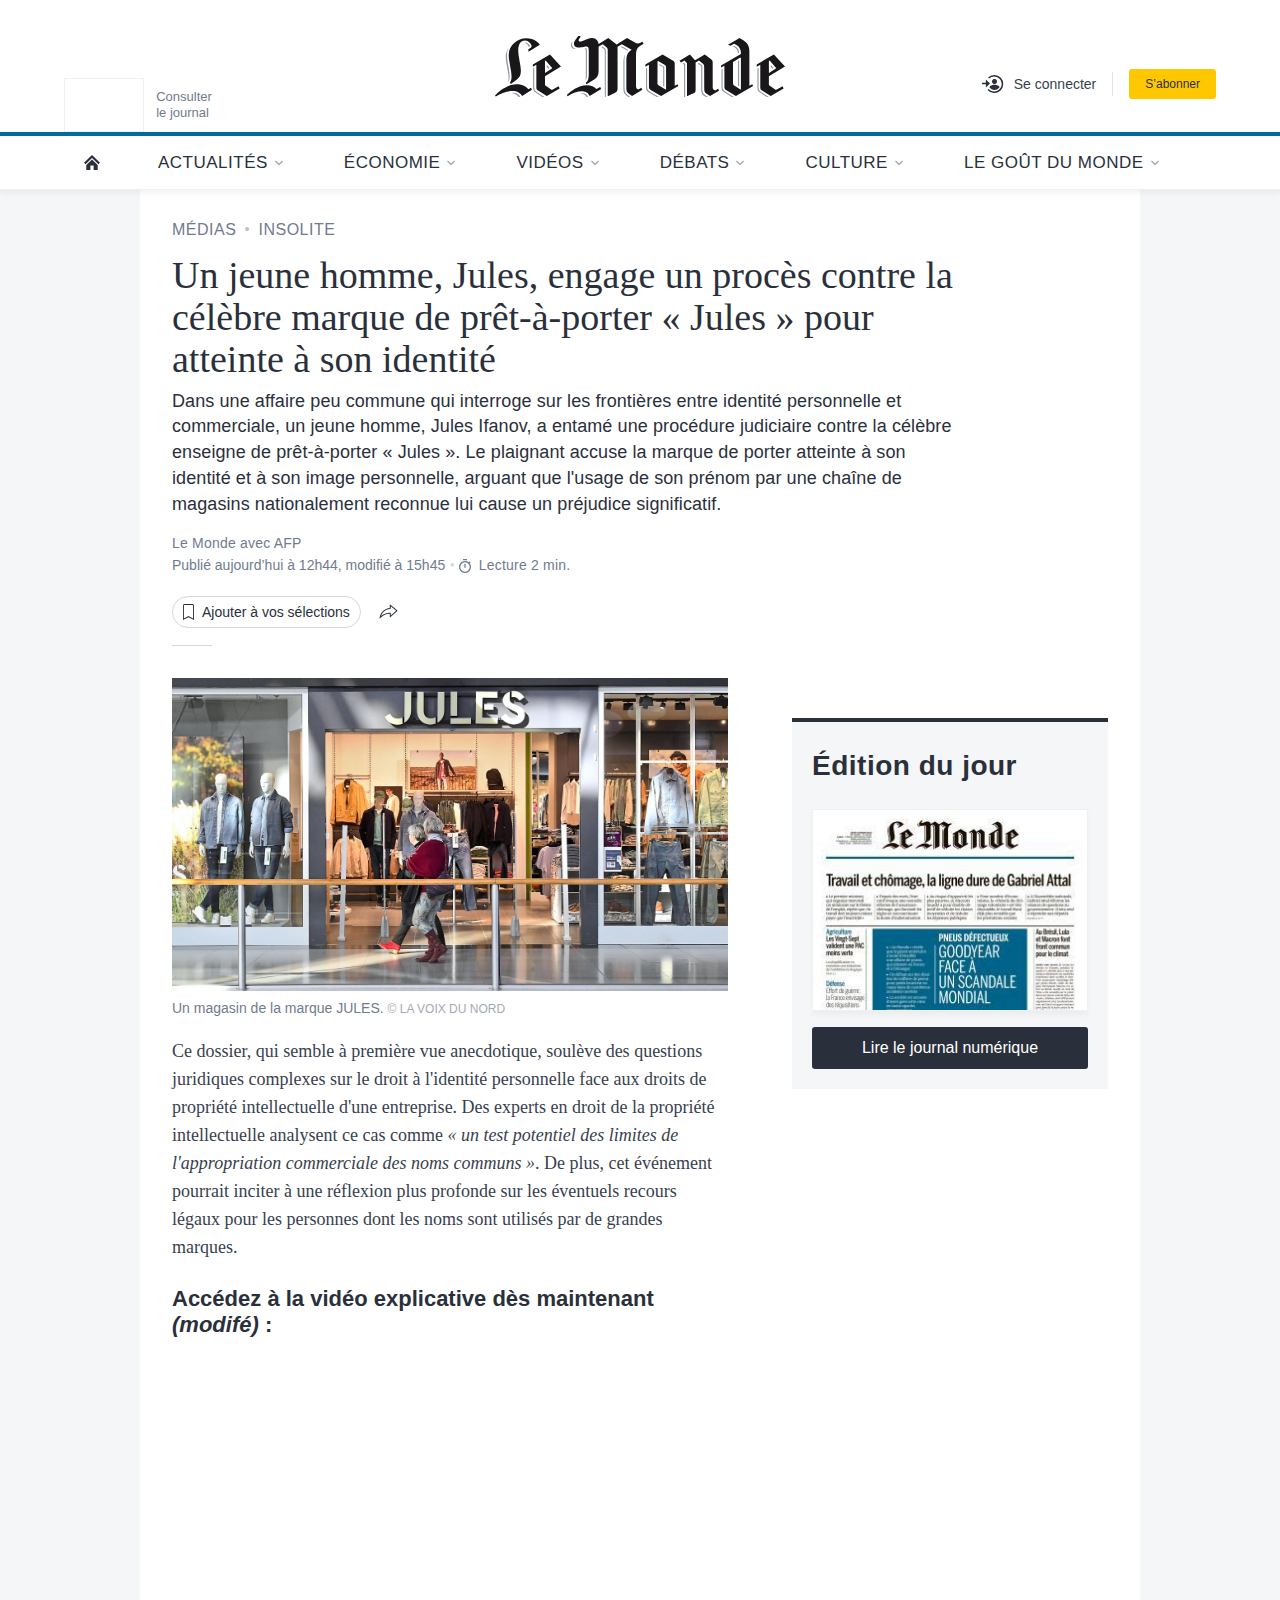
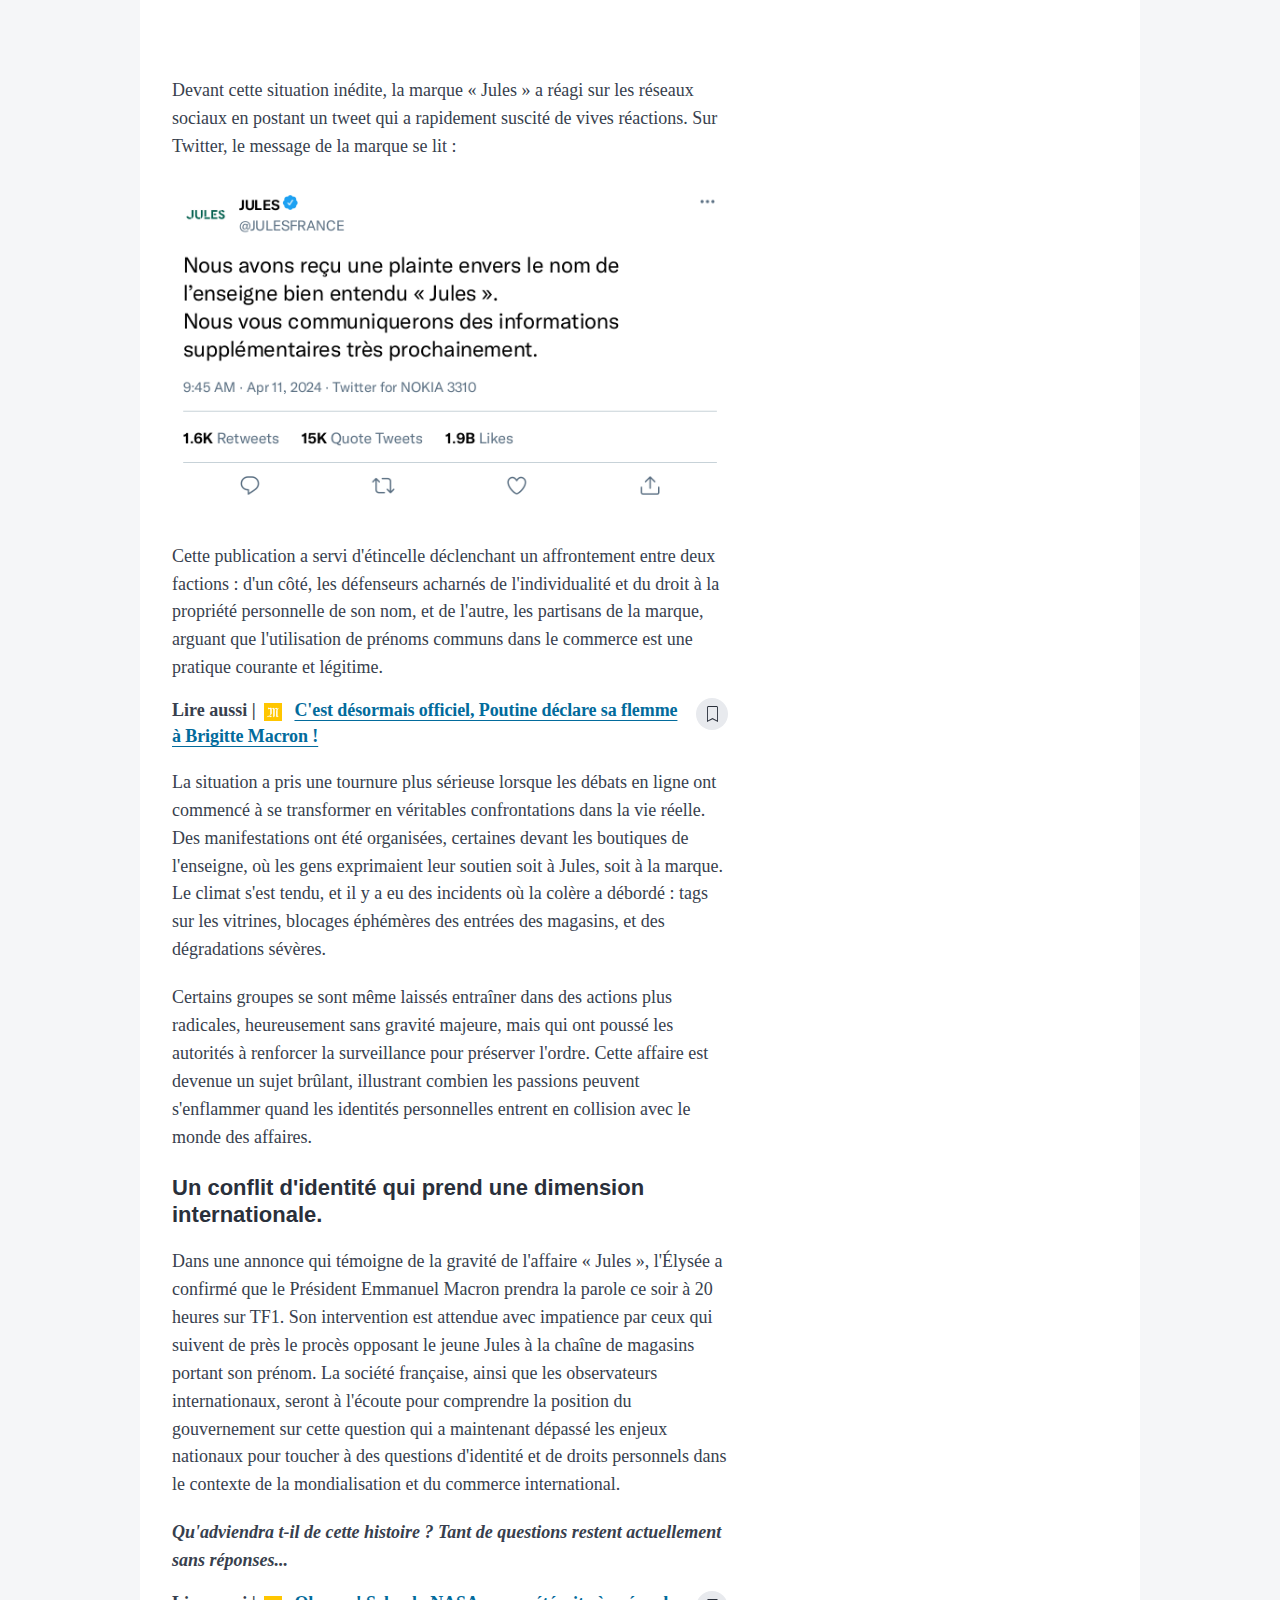
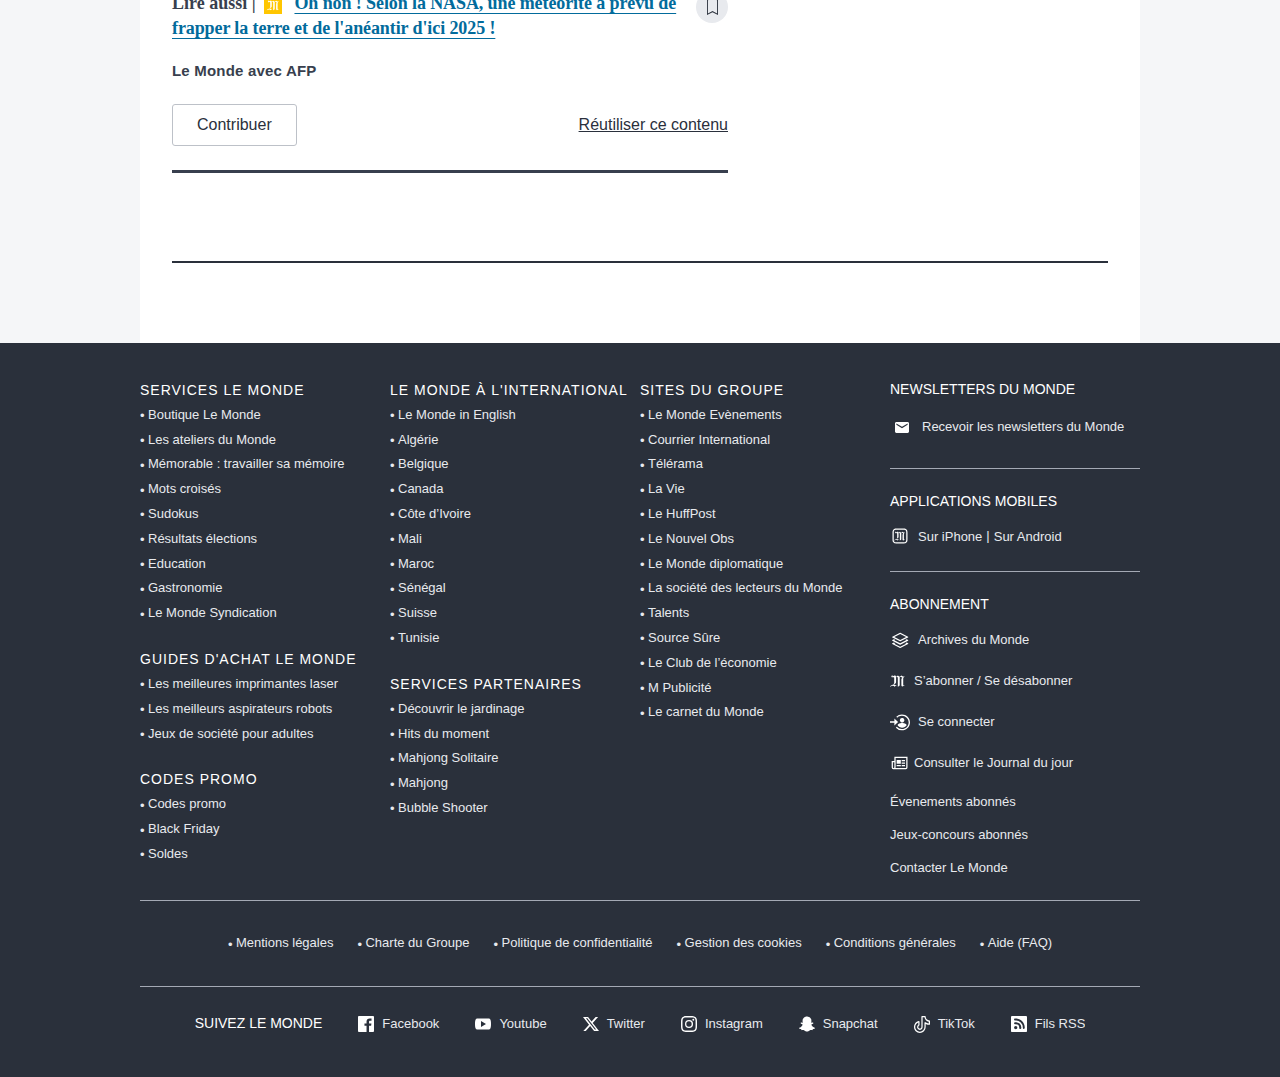
==== fake-news.html @ a4a07a37 "Add disclaimer" ====
<!DOCTYPE html>
<!-- saved from url=(0185)https://www.lemonde.fr/actualite-medias/article/2024/03/27/meme-sans-rn-en-plateau-le-pluralisme-est-parfaitement-respecte-se-defend-quotidien-a-l-assemblee-nationale_6224455_3236.html# -->
<html lang="fr" prefix="og: http://ogp.me/ns#" class="fonts-loaded" data-lt-installed="true">
   <head>
      <meta name="robots" content="noindex, nofollow, noimageindex">
      <meta name="googlebot" content="noindex, nofollow">
      <meta http-equiv="Content-Type" content="text/html; charset=UTF-8">
      <meta http-equiv="X-UA-Compatible" content="IE=edge">
      <meta name="viewport" content="width=device-width, initial-scale=1, shrink-to-fit=no">
      <meta name="referrer" content="no-referrer-when-downgrade">
      <meta name="theme-color" content="#ffffff">
      <link rel="preconnect" href="https://img.lemde.fr/">
      <link rel="preload" as="image" fetchpriority="high" imagesrcset=" magasin_jules.jpg 556w, magasin_jules.jpg 600w, magasin_jules.jpg 664w, magasin_jules.jpg 700w, magasin_jules.jpg 800w" imagesizes="(min-width: 1024px) 556px, 100vw">
      <link rel="preload" href="https://www.lemonde.fr/bucket/assets/76984e4b595075b396f435b2d04f9b84ccefb25d/fonts/marr-sans/MarrSans-Medium-Web.woff2" as="font" type="font/woff2" crossorigin="">
      <link rel="preload" href="https://www.lemonde.fr/bucket/assets/76984e4b595075b396f435b2d04f9b84ccefb25d/fonts/marr-sans-cond/MarrSansCondensed-Medium-Web.woff2" as="font" type="font/woff2" crossorigin="">
      <link rel="preload" href="https://www.lemonde.fr/bucket/assets/76984e4b595075b396f435b2d04f9b84ccefb25d/fonts/variables/the-antiqua-b/TheAntiquaB-LeMonde.woff2" as="font" type="font/woff2" crossorigin="">
      <link rel="preload" href="https://www.lemonde.fr/bucket/assets/76984e4b595075b396f435b2d04f9b84ccefb25d/fonts/marr-sans/MarrSans-Regular-Web.woff2" as="font" type="font/woff2" crossorigin="">
      <link rel="manifest" href="https://www.lemonde.fr/manifest.json">
      <script async="" src="./LeMonde_files/saved_resource"></script><script>var lmd = {"consent":{"version":1},"context":{"aec":false,"urlPrefix":"","pageType":"Element","element":{"nature_editoriale":{"id":21,"nom":"Les faits","name":"factuel"},"type":"Article","restreint":false,"is_a_teaser":false,"layout_id":1,"clonage":false},"article":{"id":3366233,"legacyId":6224455,"globalId":"bGVtb25kZTpBcnRpY2xlOjMzNjYyMzM","firstPublished":{"date":"2024-03-27 11:44:58.000000","timezone_type":1,"timezone":"+00:00"},"format":"standard","nbChar":3312,"slug":"meme-sans-rn-en-plateau-le-pluralisme-est-parfaitement-respecte-se-defend-quotidien-a-l-assemblee-nationale","title":"Les responsables de \u00ab\u00a0Quotidien\u00a0\u00bb assurent que le pluralisme est \u00ab\u00a0parfaitement respect\u00e9\u00a0\u00bb, m\u00eame sans inviter des membres du RN","feedbacksURL":"https:\/\/www.lemonde.fr\/actualite-medias\/article\/2024\/03\/27\/meme-sans-rn-en-plateau-le-pluralisme-est-parfaitement-respecte-se-defend-quotidien-a-l-assemblee-nationale_6224455_3236.html?contributions","tagId":33,"narrowTagId":24,"tagType":"section","parsedMetadata":{"huit":{"seo":{"title":null,"description":null},"source":"Le Monde","agencies":{"afp":true},"freeAuthors":[],"subscribers":{"restricted":false},"allowComments":true,"testimonyClosed":false,"blockPublication":false,"forceShowInThread":false}},"authorlist":"Par&nbsp;","showSelfPromotion":false,"selfPromotionKeyword":null,"selfPromotionNewsletterName":null,"baseUrl":"https:\/\/www.lemonde.fr\/actualite-medias\/article\/2024\/03\/27\/meme-sans-rn-en-plateau-le-pluralisme-est-parfaitement-respecte-se-defend-quotidien-a-l-assemblee-nationale_6224455_3236.html"},"section":{"id":33,"legacyId":3236,"url":"actualite-medias","title":"M\u00e9dias","shortTitle":null,"description":"","followed":false,"header":true,"parent":null,"webVisible":true,"navVisible":true,"metadata":{"stats":{"countLvl2":"63"}},"isBlog":false,"nbArticle":null,"completed":false,"hasSubNav":false,"imgSubNavPath":null,"media":null,"lastArticlePublished":{"date":"2024-03-27 11:45:00.000000","timezone_type":1,"timezone":"+00:00"}},"sections":[],"digiteka":{"ULTIMEDIA_autoplay":true,"ULTIMEDIA_async":true,"ULTIMEDIA_overlay_title":"#NONE#","ULTIMEDIA_mdtk":"01637594","ULTIMEDIA_target":"ultimedia_wrapper","ULTIMEDIA_zone":11,"ULTIMEDIA_date":"20240327"}},"user":false,"lang":"fr","projectLangFR":true,"hosts":{"lemonde":"www.lemonde.fr","sf_secure":"secure.lemonde.fr","forecast":"forecast.lemonde.fr"},"env":"prd","analytics":{"oneNext":{"id":"244044216595"},"fba":{"id":"122349388153507","idCommunication":"607705069438811"},"amplitude":{"id":"7dec6d6e90d5288af6e9a882f8def199","arvatoSelectionCode":"false","isBlog":false},"chartbeat":{"domain":"lemonde.fr"},"smart_tag":{"url":"https:\/\/www.lemonde.fr\/bucket\/assets\/76984e4b595075b396f435b2d04f9b84ccefb25d\/js\/76984e4b595075b396f435b2d04f9b84ccefb25d.__site_id__.js","pixelPath":"\/76984e4b595075b396f435b2d04f9b84ccefb25d","customObject":[]},"piano":{"url":"https:\/\/www.lemonde.fr\/bucket\/assets\/76984e4b595075b396f435b2d04f9b84ccefb25d\/js\/76984e4b595075b396f435b2d04f9b84ccefb25d.pa.js","pixelPath":"76984e4b595075b396f435b2d04f9b84ccefb25d","properties":{"site_level2":"63","page_chapter1":"actualite-medias","page_chapter2":"","page_chapter3":"politique","page":"meme-sans-rn-en-plateau-le-pluralisme-est-parfaitement-respecte-se-defend-quotidien-a-l-assemblee-nationale","id_article_1":3366233,"type_de_page":"article","titre":"meme-sans-rn-en-plateau-le-pluralisme-est-parfaitement-respecte-se-defend-quotidien-a-l-assemblee-nationale","date_publication":"20240327","statut_article":"gratuit","population":"gratuit","producteur":"edito","nature_edito":"les faits","signes":3312,"refresh":"false","clonage":"false","tags":"politique|actualite-medias|front-national"}},"batch":{"parentBreadcrumb":"M\u00e9dias","childBreadcrumb":"Politique"}},"features":{"capping":true},"batch":{"smallIcon":"https:\/\/www.lemonde.fr\/bucket\/assets\/76984e4b595075b396f435b2d04f9b84ccefb25d\/img\/logos\/pwa-96-transparent.png","defaultIcon":"https:\/\/www.lemonde.fr\/bucket\/assets\/76984e4b595075b396f435b2d04f9b84ccefb25d\/img\/logos\/pwa-192.png"},"metas":{"canonicalUrl":"https:\/\/www.lemonde.fr\/actualite-medias\/article\/2024\/03\/27\/meme-sans-rn-en-plateau-le-pluralisme-est-parfaitement-respecte-se-defend-quotidien-a-l-assemblee-nationale_6224455_3236.html"},"requests":{"_url":"\/actualite-medias\/article\/2024\/03\/27\/meme-sans-rn-en-plateau-le-pluralisme-est-parfaitement-respecte-se-defend-quotidien-a-l-assemblee-nationale_6224455_3236.html"},"typePage":"article","urlfriendly":"meme-sans-rn-en-plateau-le-pluralisme-est-parfaitement-respecte-se-defend-quotidien-a-l-assemblee-nationale","cat1":"M\u00e9dias","isAbo":false,"recommendationsUrl":"\/ajax\/recommandations\/?section_id=24&fallback_id=33&display_type=iso&content_type=all","gift":{"giftedArticle":false,"show":false},"keywords":"actualite-medias","sections":["actualite-medias"],"section":"actualite-medias"};
         lmd.device = "desktop";
      </script>  <script type="text/javascript">!function(){"use strict";var e;(function(e){e.exports=function(){for(var e,t="__tcfapiLocator",a=[],r=window;r;){try{if(r.frames[t]){e=r;break}}catch(e){}if(r===window.top)break;r=r.parent}e||(function e(){var a=r.document,n=!!r.frames[t];if(!n)if(a.body){var s=a.createElement("iframe");s.style.cssText="display:none",s.name=t,a.body.appendChild(s)}else setTimeout(e,5);return!n}(),r.__tcfapi=function(){for(var e,t=arguments.length,r=new Array(t),n=0;n<t;n++)r[n]=arguments[n];if(!r.length)return a;if("setGdprApplies"===r[0])r.length>3&&2===parseInt(r[1],10)&&"boolean"==typeof r[3]&&(e=r[3],"function"==typeof r[2]&&r[2]("set",!0));else if("ping"===r[0]){var s={gdprApplies:e,cmpLoaded:!1,cmpStatus:"stub"};"function"==typeof r[2]&&r[2](s)}else a.push(r)},r.addEventListener("message",(function(e){var t="string"==typeof e.data,a={};try{a=t?JSON.parse(e.data):e.data}catch(e){}var r=a.__tcfapiCall;r&&window.__tcfapi(r.command,r.version,(function(a,n){var s={__tcfapiReturn:{returnValue:a,success:n,callId:r.callId}};t&&(s=JSON.stringify(s)),e&&e.source&&e.source.postMessage&&e.source.postMessage(s,"*")}),r.parameter)}),!1))}}(e={exports:{}},e.exports),e.exports)()}();</script> <script type="text/javascript">var GDPR_CONFIG = {"displayMode":"standard","usePiano":true,"usePianoAsyncCommands":true};</script>  <script type="text/javascript" src="./LeMonde_files/lemonde.min.js.téléchargé" async="1"></script>     <script>
         if(typeof Promise === 'undefined' || (sessionStorage.fontsFirst && sessionStorage.fontsLast && 'fonts' in document)) {
             document.documentElement.classList.add('fonts-loaded');
         }
      </script>   
      <style type="text/css">@font-face{font-display:swap;font-family:The Antiqua B;font-stretch:25% 150%;font-style:normal;font-weight:100 900;src:url(/bucket/assets/76984e4b595075b396f435b2d04f9b84ccefb25d/fonts/variables/the-antiqua-b/TheAntiquaB-LeMonde.woff2) format("woff2-variations"),url(/bucket/assets/76984e4b595075b396f435b2d04f9b84ccefb25d/fonts/variables/the-antiqua-b/TheAntiquaB-LeMonde.woff2) format("woff2")}@font-face{font-display:swap;font-family:The Antiqua B standard;font-style:normal;font-weight:800;src:url(/bucket/assets/76984e4b595075b396f435b2d04f9b84ccefb25d/fonts/the-antiqua-b/TheAntiquaB_LT_800.eot);src:local("TheAntiquaB_LT_800"),url(/bucket/assets/76984e4b595075b396f435b2d04f9b84ccefb25d/fonts/the-antiqua-b/TheAntiquaB_LT_800.eot?#iefix) format("embedded-opentype"),url(/bucket/assets/76984e4b595075b396f435b2d04f9b84ccefb25d/fonts/the-antiqua-b/TheAntiquaB_LT_800.woff2) format("woff2"),url(/bucket/assets/76984e4b595075b396f435b2d04f9b84ccefb25d/fonts/the-antiqua-b/TheAntiquaB_LT_800.woff) format("woff"),url(/bucket/assets/76984e4b595075b396f435b2d04f9b84ccefb25d/fonts/the-antiqua-b/TheAntiquaB_LT_800.svg#TheAntiquaB_LT_800) format("svg")}@font-face{font-display:swap;font-family:Marr Sans Condensed;font-style:normal;font-weight:500;src:url(/bucket/assets/76984e4b595075b396f435b2d04f9b84ccefb25d/fonts/marr-sans-cond/MarrSansCondensed-Medium-Web.eot);src:url(/bucket/assets/76984e4b595075b396f435b2d04f9b84ccefb25d/fonts/marr-sans-cond/MarrSansCondensed-Medium-Web.eot?#iefix) format("embedded-opentype"),url(/bucket/assets/76984e4b595075b396f435b2d04f9b84ccefb25d/fonts/marr-sans-cond/MarrSansCondensed-Medium-Web.woff2) format("woff2"),url(/bucket/assets/76984e4b595075b396f435b2d04f9b84ccefb25d/fonts/marr-sans-cond/MarrSansCondensed-Medium-Web.woff) format("woff")}@font-face{font-display:swap;font-family:Marr Sans;font-style:normal;font-weight:400;src:url(/bucket/assets/76984e4b595075b396f435b2d04f9b84ccefb25d/fonts/marr-sans/MarrSans-Regular-Web.eot);src:url(/bucket/assets/76984e4b595075b396f435b2d04f9b84ccefb25d/fonts/marr-sans/MarrSans-Regular-Web.eot?#iefix) format("embedded-opentype"),url(/bucket/assets/76984e4b595075b396f435b2d04f9b84ccefb25d/fonts/marr-sans/MarrSans-Regular-Web.woff2) format("woff2"),url(/bucket/assets/76984e4b595075b396f435b2d04f9b84ccefb25d/fonts/marr-sans/MarrSans-Regular-Web.woff) format("woff")}@font-face{font-display:swap;font-family:Marr Sans;font-style:normal;font-weight:500;src:url(/bucket/assets/76984e4b595075b396f435b2d04f9b84ccefb25d/fonts/marr-sans/MarrSans-Medium-Web.eot);src:url(/bucket/assets/76984e4b595075b396f435b2d04f9b84ccefb25d/fonts/marr-sans/MarrSans-Medium-Web.eot?#iefix) format("embedded-opentype"),url(/bucket/assets/76984e4b595075b396f435b2d04f9b84ccefb25d/fonts/marr-sans/MarrSans-Medium-Web.woff2) format("woff2"),url(/bucket/assets/76984e4b595075b396f435b2d04f9b84ccefb25d/fonts/marr-sans/MarrSans-Medium-Web.woff) format("woff")}.weight--hairline{font-weight:100}.weight--thin{font-weight:200}.weight--light{font-weight:300}.weight--normal{font-weight:400}.weight--medium{font-weight:500}.weight--semibold{font-weight:600}.weight--bold{font-weight:700}.weight--extrabold{font-weight:800}.weight--black{font-weight:900}[data-af-custom-fonts=af-creatives-text]{font-family:Marr Sans,sans-serif!important}</style>
      <script>(()=>{var e={5082:e=>{!function(){function t(e,t){document.addEventListener?e.addEventListener("scroll",t,!1):e.attachEvent("scroll",t)}function n(e){this.g=document.createElement("div"),this.g.setAttribute("aria-hidden","true"),this.g.appendChild(document.createTextNode(e)),this.h=document.createElement("span"),this.i=document.createElement("span"),this.m=document.createElement("span"),this.j=document.createElement("span"),this.l=-1,this.h.style.cssText="max-width:none;display:inline-block;position:absolute;height:100%;width:100%;overflow:scroll;font-size:16px;",this.i.style.cssText="max-width:none;display:inline-block;position:absolute;height:100%;width:100%;overflow:scroll;font-size:16px;",this.j.style.cssText="max-width:none;display:inline-block;position:absolute;height:100%;width:100%;overflow:scroll;font-size:16px;",this.m.style.cssText="display:inline-block;width:200%;height:200%;font-size:16px;max-width:none;",this.h.appendChild(this.m),this.i.appendChild(this.j),this.g.appendChild(this.h),this.g.appendChild(this.i)}function i(e,t){e.g.style.cssText="max-width:none;min-width:20px;min-height:20px;display:inline-block;overflow:hidden;position:absolute;width:auto;margin:0;padding:0;top:-999px;white-space:nowrap;font-synthesis:none;font:"+t+";"}function o(e){var t=e.g.offsetWidth,n=t+100;return e.j.style.width=n+"px",e.i.scrollLeft=n,e.h.scrollLeft=e.h.scrollWidth+100,e.l!==t&&(e.l=t,!0)}function s(e,n){function i(){var e=s;o(e)&&null!==e.g.parentNode&&n(e.l)}var s=e;t(e.h,i),t(e.i,i),o(e)}function a(e,t,n){t=t||{},n=n||window,this.family=e,this.style=t.style||"normal",this.weight=t.weight||"normal",this.stretch=t.stretch||"normal",this.context=n}var d=null,r=null,l=null,c=null;function h(e){return null===c&&(c=!!e.document.fonts),c}function u(e,t){var n=e.style,i=e.weight;if(null===l){var o=document.createElement("div");try{o.style.font="condensed 100px sans-serif"}catch(e){}l=""!==o.style.font}return[n,i,l?e.stretch:"","100px",t].join(" ")}a.prototype.load=function(e,t){var o=this,a=e||"BESbswy",l=0,c=t||3e3,f=(new Date).getTime();return new Promise((function(e,t){if(h(o.context)&&!function(e){return null===r&&(h(e)&&/Apple/.test(window.navigator.vendor)?(e=/AppleWebKit\/([0-9]+)(?:\.([0-9]+))(?:\.([0-9]+))/.exec(window.navigator.userAgent),r=!!e&&603>parseInt(e[1],10)):r=!1),r}(o.context)){var m=new Promise((function(e,t){!function n(){(new Date).getTime()-f>=c?t(Error(c+"ms timeout exceeded")):o.context.document.fonts.load(u(o,'"'+o.family+'"'),a).then((function(t){1<=t.length?e():setTimeout(n,25)}),t)}()})),p=new Promise((function(e,t){l=setTimeout((function(){t(Error(c+"ms timeout exceeded"))}),c)}));Promise.race([p,m]).then((function(){clearTimeout(l),e(o)}),t)}else!function(e){document.body?e():document.addEventListener?document.addEventListener("DOMContentLoaded",(function t(){document.removeEventListener("DOMContentLoaded",t),e()})):document.attachEvent("onreadystatechange",(function t(){"interactive"!=document.readyState&&"complete"!=document.readyState||(document.detachEvent("onreadystatechange",t),e())}))}((function(){function r(){var t;(t=-1!=w&&-1!=g||-1!=w&&-1!=v||-1!=g&&-1!=v)&&((t=w!=g&&w!=v&&g!=v)||(null===d&&(t=/AppleWebKit\/([0-9]+)(?:\.([0-9]+))/.exec(window.navigator.userAgent),d=!!t&&(536>parseInt(t[1],10)||536===parseInt(t[1],10)&&11>=parseInt(t[2],10))),t=d&&(w==x&&g==x&&v==x||w==y&&g==y&&v==y||w==E&&g==E&&v==E)),t=!t),t&&(null!==T.parentNode&&T.parentNode.removeChild(T),clearTimeout(l),e(o))}var h=new n(a),m=new n(a),p=new n(a),w=-1,g=-1,v=-1,x=-1,y=-1,E=-1,T=document.createElement("div");T.dir="ltr",i(h,u(o,"sans-serif")),i(m,u(o,"serif")),i(p,u(o,"monospace")),T.appendChild(h.g),T.appendChild(m.g),T.appendChild(p.g),o.context.document.body.appendChild(T),x=h.g.offsetWidth,y=m.g.offsetWidth,E=p.g.offsetWidth,function e(){if((new Date).getTime()-f>=c)null!==T.parentNode&&T.parentNode.removeChild(T),t(Error(c+"ms timeout exceeded"));else{var n=o.context.document.hidden;!0!==n&&void 0!==n||(w=h.g.offsetWidth,g=m.g.offsetWidth,v=p.g.offsetWidth,r()),l=setTimeout(e,50)}}(),s(h,(function(e){w=e,r()})),i(h,u(o,'"'+o.family+'",sans-serif')),s(m,(function(e){g=e,r()})),i(m,u(o,'"'+o.family+'",serif')),s(p,(function(e){v=e,r()})),i(p,u(o,'"'+o.family+'",monospace'))}))}))},e.exports=a}()}},t={};function n(i){var o=t[i];if(void 0!==o)return o.exports;var s=t[i]={exports:{}};return e[i](s,s.exports,n),s.exports}n.n=e=>{var t=e&&e.__esModule?()=>e.default:()=>e;return n.d(t,{a:t}),t},n.d=(e,t)=>{for(var i in t)n.o(t,i)&&!n.o(e,i)&&Object.defineProperty(e,i,{enumerable:!0,get:t[i]})},n.o=(e,t)=>Object.prototype.hasOwnProperty.call(e,t),(()=>{"use strict";var e=n(5082),t=n.n(e);const i=new(t())("The Antiqua B",{weight:500}),o=new(t())("The Antiqua B",{style:"italic",weight:500}),s=new(t())("The Antiqua B",{weight:700}),a=new(t())("The Antiqua B",{style:"italic",weight:700}),d=new(t())("The Antiqua B",{weight:800}),r=new(t())("Marr Sans",{weight:400}),l=new(t())("Marr Sans",{weight:500}),c=new(t())("Marr Sans",{weight:600}),h=new(t())("Marr Sans Condensed",{weight:500}),u=new(t())("Marr Sans Condensed",{weight:600}),f=new(t())("Marr Sans Condensed",{weight:700});"undefined"==typeof Promise||sessionStorage.fontsFirst&&sessionStorage.fontsLast||Promise.all([d.load(),h.load(),l.load(),r.load()]).then((()=>{sessionStorage.fontsFirst=!0,document.documentElement.classList.add("fonts-loaded"),Promise.all([c.load(),u.load(),f.load(),r.load(),l.load(),i.load(),o.load(),s.load(),a.load()]).then((()=>{sessionStorage.fontsLast=!0}))}))})()})();</script>    
      <style type="text/css" data-critical-name="article-free-desktop" data-critical-type="content">html{-webkit-font-smoothing:antialiased;box-sizing:border-box;color:#383f4e;font-size:62.5%;font-family:Helvetica Neue,Helvetica,Arial,Roboto,sans-serif}body{font-size:16px;overflow-x:hidden}*,:after,:before{box-sizing:inherit}body,h1,h3,p,ul{font-weight:inherit;margin:0;padding:0}img{height:auto;max-width:100%;overflow:hidden;text-indent:100%;white-space:nowrap}img:not([src]){visibility:hidden}a{color:inherit;font-family:inherit;-webkit-text-decoration:none;text-decoration:none}@media (min-width:320px){[class*=" grid-"]{display:grid;grid-auto-flow:dense}}[class*=grid-template-row-3]{grid-template-rows:repeat(3,auto)}[class*=grid-template-row-5]{grid-template-rows:repeat(5,auto)}[class*=row-3]{grid-row:auto/span 3}[class*=row-5]{grid-row:auto/span 5}@supports not (display:grid){.article--single .old__area--section{clear:both}@media (min-width:1024px){.area .article--top:nth-child(4),.area .article--top:nth-child(7){padding-top:2.4rem}.area .article--top:first-child,.area .article--top:nth-child(2),.area .article--top:nth-child(3){padding-top:0}.area .article--top:nth-child(3),.area .article--top:nth-child(6),.area .article--top:nth-child(9){border-bottom:.1rem solid #d5d8dc}.article--single .old__aside{display:block;float:right;width:31.6rem}.article--single .old__area--section .old__bd-bloc{float:left}}}.zone{background-color:#fff;margin:0 auto}.main{background-color:#fff;overflow-x:clip}.main .zone{margin:0 1.6rem}@media (min-width:576px){.main .zone{margin:0 3.2rem}}@media (min-width:768px){[class*=grid-][class*=-l-2]{grid-template-columns:repeat(2,1fr)}.main .zone{margin:0 auto;max-width:66.4rem}}.zone--article{padding-bottom:4rem;padding-top:3.2rem}.zone--article-premium .aside__article .friend:first-child{margin-top:0}@media (min-width:1024px){body{background-color:#f5f6f8}.zone{max-width:115.2rem}.main{background-color:#f5f6f8}.main--free .zone{margin:0 auto;max-width:100rem;padding-bottom:4rem;padding-left:1.6rem;padding-right:1.6rem}.zone--article{grid-column-gap:6.4rem;display:grid;grid-template-columns:1fr 31.6rem;grid-template-rows:auto auto auto}.zone--article-premium{grid-template-rows:auto 2.2rem auto auto}.zone--article-premium .article__content,.zone--article-premium .article__special-container{grid-row:3}.zone--article-premium .article__content-special{grid-row:4}.zone--article-premium .aside__iso{grid-row:2/4}.zone--article-premium.zone--article-special{grid-template-rows:auto 2.2rem auto auto auto}.zone--article-premium.zone--article-special .article__footer-single{grid-row:5}.zone--article-premium.zone--article-special .services{grid-row:6}.zone--article-premium.zone--article-special .aside__article,.zone--article-premium.zone--article-special .aside__iso{grid-row:4/6}.main--abo .article__title--opinion{margin-right:10rem;max-width:66.4rem}}.main--abo .aside__article{grid-template-rows:auto auto}@media (min-width:1200px){.zone{margin:0 auto}.main--abo .article--single .article__header .meta__publisher--opinion,.main--abo .article__desc--opinion,.main--abo .article__status--opinion,.main--abo .article__title--wirecutter{margin-right:10rem;max-width:66.4rem}}.main--abo .article__content{max-width:66.4rem}.main--free .article__restricted{display:flex;height:100rem}@font-face{font-display:swap;font-family:Barlow;font-style:normal;font-weight:400;src:url(/bucket/assets/76984e4b595075b396f435b2d04f9b84ccefb25d/fonts/barlow/barlow-v3-latin-regular.eot);src:local("Barlow Regular"),local("Barlow-Regular"),url(/bucket/assets/76984e4b595075b396f435b2d04f9b84ccefb25d/fonts/barlow/barlow-v3-latin-regular.eot?#iefix) format("embedded-opentype"),url(/bucket/assets/76984e4b595075b396f435b2d04f9b84ccefb25d/fonts/barlow/barlow-v3-latin-regular.woff2) format("woff2"),url(/bucket/assets/76984e4b595075b396f435b2d04f9b84ccefb25d/fonts/barlow/barlow-v3-latin-regular.woff) format("woff"),url(/bucket/assets/76984e4b595075b396f435b2d04f9b84ccefb25d/fonts/barlow/barlow-v3-latin-regular.ttf) format("truetype"),url(/bucket/assets/76984e4b595075b396f435b2d04f9b84ccefb25d/fonts/barlow/barlow-v3-latin-regular.svg#Barlow) format("svg")}@font-face{font-display:swap;font-family:Barlow;font-style:normal;font-weight:700;src:url(/bucket/assets/76984e4b595075b396f435b2d04f9b84ccefb25d/fonts/barlow/barlow-v3-latin-700.eot);src:local("Barlow Bold"),local("Barlow-Bold"),url(/bucket/assets/76984e4b595075b396f435b2d04f9b84ccefb25d/fonts/barlow/barlow-v3-latin-700.eot?#iefix) format("embedded-opentype"),url(/bucket/assets/76984e4b595075b396f435b2d04f9b84ccefb25d/fonts/barlow/barlow-v3-latin-700.woff2) format("woff2"),url(/bucket/assets/76984e4b595075b396f435b2d04f9b84ccefb25d/fonts/barlow/barlow-v3-latin-700.woff) format("woff"),url(/bucket/assets/76984e4b595075b396f435b2d04f9b84ccefb25d/fonts/barlow/barlow-v3-latin-700.ttf) format("truetype"),url(/bucket/assets/76984e4b595075b396f435b2d04f9b84ccefb25d/fonts/barlow/barlow-v3-latin-700.svg#Barlow) format("svg")}.btn,.btn--premium{border-radius:.3rem;display:inline-block;font-size:inherit;font-weight:inherit;line-height:normal;padding:.8rem 1.6rem;-webkit-text-decoration:none!important;text-decoration:none!important}.meta__icon-container,.meta__link{align-items:center;background-color:transparent;border:.1rem solid #d5d8dc;border-radius:25rem;display:flex;height:3.2rem;justify-content:center;width:3.2rem}.icon__arrow,.icon__email,.icon__facebook,.icon__favorites,.icon__home,.icon__information,.icon__link,.icon__linkedin,.icon__messenger,.icon__nav-connexion,.icon__nav-en-continu,.icon__premium,.icon__reading-time,.icon__search,.icon__twitter,.lmd-dropdown-gift-article__close,.lmd-dropdown__close{background-position:50%;background-repeat:no-repeat;background-size:contain;display:inline-block;flex-shrink:0;height:2rem;width:2rem}.icon__reading-time{background-image:url("data:image/svg+xml;charset=utf-8,%3Csvg xmlns='http://www.w3.org/2000/svg' width='12' height='24' fill='%23717b8e'%3E%3Cpath fill-rule='evenodd' d='M6 17.688c.853 0 1.637-.213 2.352-.64a4.657 4.657 0 0 0 1.68-1.696A4.592 4.592 0 0 0 10.656 13c0-.853-.208-1.637-.624-2.352a4.696 4.696 0 0 0-1.68-1.68A4.592 4.592 0 0 0 6 8.344c-.853 0-1.637.208-2.352.624a4.696 4.696 0 0 0-1.68 1.68A4.592 4.592 0 0 0 1.344 13c0 .853.208 1.637.624 2.352s.976 1.28 1.68 1.696c.715.427 1.499.64 2.352.64zm4.688-8.4a6.03 6.03 0 0 1 .96 1.712c.235.64.352 1.307.352 2a5.875 5.875 0 0 1-.816 3.024 5.99 5.99 0 0 1-2.16 2.16A5.875 5.875 0 0 1 6 19a5.875 5.875 0 0 1-3.024-.816 5.99 5.99 0 0 1-2.16-2.16A5.875 5.875 0 0 1 0 13c0-1.088.272-2.096.816-3.024a5.99 5.99 0 0 1 2.16-2.16A5.875 5.875 0 0 1 6 7a5.76 5.76 0 0 1 2.016.368c.619.235 1.195.56 1.728.976l.944-.976c.299.245.613.56.944.944zm-5.344 4.4v-4h1.312v4zM8 5v1.344H4V5z'/%3E%3C/svg%3E");height:2.4rem;margin-right:.8rem;width:1.2rem}.icon__home{background-image:url("data:image/svg+xml;charset=utf-8,%3Csvg xmlns='http://www.w3.org/2000/svg' width='24' height='24' fill='%232a303b'%3E%3Cpath fill-rule='evenodd' d='m12 4 8 7.77-1.505 1.46L12 6.926 5.505 13.23 4 11.769 12 4zM6.287 19v-4.983L12 8.615l5.713 5.402V19H13.63v-4.529h-3.262V19H6.286z'/%3E%3C/svg%3E");height:2.4rem;width:2.4rem}.icon__search{background-image:url("data:image/svg+xml;charset=utf-8,%3Csvg xmlns='http://www.w3.org/2000/svg' width='16' height='15' fill='%23000b15'%3E%3Cpath fill-rule='evenodd' d='m15.471 13.408-2.817-2.824c-.025-.025-.058-.035-.086-.057a6.532 6.532 0 0 0 1.334-3.957A6.572 6.572 0 0 0 7.33 0a6.571 6.571 0 1 0 0 13.141c1.49 0 2.86-.502 3.963-1.338.023.028.033.062.06.088l2.818 2.823c.372.373.964.382 1.323.021.36-.36.35-.955-.022-1.327zm-8.156-2.166a4.687 4.687 0 1 1 4.687-4.686 4.686 4.686 0 0 1-4.687 4.686z'/%3E%3C/svg%3E")}.icon__premium{background-image:url("data:image/svg+xml;charset=utf-8,%3Csvg xmlns='http://www.w3.org/2000/svg' width='26' height='18'%3E%3Cg fill='none' fill-rule='evenodd'%3E%3Cpath fill='%23ffc600' d='M0 0h18v18H0z'/%3E%3Cpath fill='%23fff' d='M14.276 5.96c-.5.309-.667.727-.667 1.372v5.154c0 .324.039.471.205.566l.167.095.46-.284.155.324-1.602 1.01-.55-.391c-.244-.175-.347-.39-.347-.808V8.395c0-.86.257-1.319.616-1.6l.205-.162-1.512-.93-.678.431v6.702c0 .566-.077.647-.552.902 0 0-.37.189-.882.471h-.103V6.781c0-.363-.039-.445-.23-.606l-.538-.457-.654.39v3.849c0 .673-.102 1.157-.614 1.493l-1.28.848-.13-.228c.398-.324.488-.782.488-1.32V6.82c0-.578-.077-.807-.654-.699-.217.04-.55.094-.755.121-.846.121-1.205-.511-.628-1.305 0 0 .141-.202.5-.687l.282.202-.205.31c-.27.404-.052.62.384.457a30.4 30.4 0 0 0 .883-.363c1.217-.498 1.665.323 1.73.808l1.511-.956 1.305 1.05 1.614-1.05 1.243.74c.422.256.627.148.922-.014l.243-.134.192.337zm-7.902 8.25c-.128-.378-.5-.768-1.166-.795-.628-.013-1.524.243-2.267.835l-.141-.189c.538-.62 1.793-1.614 3.112-1.628.692 0 1.179.242 1.525.633l.576-.337.167.35z'/%3E%3C/g%3E%3C/svg%3E");height:1.8rem;vertical-align:sub;width:2.6rem}.icon__nav-en-continu{background-image:url("data:image/svg+xml;charset=utf-8,%3Csvg xmlns='http://www.w3.org/2000/svg' width='24' height='24'%3E%3Cpath fill='%232a303b' fill-rule='evenodd' d='M6.233 5.312A9 9 0 1 1 5.5 17.948l1.063-1.064A7.5 7.5 0 1 0 7.23 6.433l.36.412 2.456 2.5H4V3zm6.377 3.053v3.76l3.077 1.88-.62 1.067-3.802-2.285V8.365z'/%3E%3C/svg%3E");height:2.4rem;width:2.4rem}.logo__lemonde{background-position:50%;background-repeat:no-repeat;background-size:100%;display:inline-block;background-image:url("data:image/svg+xml;charset=utf-8,%3Csvg xmlns='http://www.w3.org/2000/svg' xml:space='preserve' fill='%231A171B' viewBox='0 0 379.23 81.7'%3E%3Cstyle%3E.st0{fill:%238f98a9}.st1{fill:%231a171b}%3C/style%3E%3Cpath d='M17.71 57.22c-.11 1.39-.21 2.79-.32 3.76l.21-.22c.86-1.18 1.4-3 1.5-5.69.21-4.4-.75-9.77-1.71-14.93-.97-5.26-1.83-10.63-1.72-15.34.11-2.9.65-5.69 1.83-8.26-2.04 3.11-3.32 6.65-3.43 10.41-.33 9.12 4.07 21.04 3.64 30.27zm28.13-42.83v-.11h.11c-.32-1.5-2.9-4.94-5.79-4.94-.65 0-1.08.11-1.5.22 2.79 1.08 4.94 3.86 5.58 5.79l1.6-.96zM23.3 75.26c-.43.1-.86.1-1.29.1 4.4.76 8.15 3.22 9.55 6.34l1.71-1.07c-1.6-3.33-5.46-5.37-9.97-5.37z' class='st0'/%3E%3Cpath d='M21.58 55.18c-.21 3.12-.86 5.37-2.15 7.08l1.29 1.51 7.52-5.48c3.65-2.69 5.69-6.02 5.58-11.81-.11-7.19-3.44-18.25-3.44-26.73 0-7.3 2.79-12.78 9.13-12.78 4.29 0 7.73 4.4 8.26 6.87.22 1.18 0 1.72-1.07 2.47l-3 2.05v3.32l14.92-9.35c-1.93-3.01-7.09-8.58-17.29-8.58-12.23-.1-22.97 9.45-23.4 21.04-.33 9.25 4.08 21.16 3.65 30.39zM74.35 71.5l-7.95-5.48c-.96-.64-1.07-1.28-1.07-2.68v-9.66l20.93-12.77-14.38-15.89-22.44 13.09v3l4.62-2.57v29.74c0 1.71.64 2.79 1.72 3.54l11.92 7.73 16.86-9.77-1.4-3.01-8.81 4.73zm-9.02-37.9.86-.54 8.8 10.2-9.66 6.01V33.6z' class='st1'/%3E%3Cpath d='m67.69 38.54.12 2.79 1.92 2.37 1.62-.97zm-16.4 29.74V42.62l-1.08.65-.43.21v25.55c0 2.15 1.18 4.4 2.79 5.48l10.85 7.19 1.39-.86-10.73-7.09c-1.29-.85-2.79-2.46-2.79-5.47z' class='st0'/%3E%3Cpath d='M43.69 70.75c-2.47-3.01-6.44-6.55-15.89-6.55-9.98-.11-22.22 7.84-27.8 14.71l.97 1.29c7.62-5.05 15.46-7.3 22.33-7.3 5.58 0 10.2 2.68 12.13 6.65l12.88-8.37-1.29-2.58-3.33 2.15z' class='st1'/%3E%3Cpath d='M113.91 75.58c-.65 0-1.29 0-1.94.1 4.51.65 7.09 3.01 7.95 5.8l1.61-.97-.11-.32c-.32-1.07-1.93-4.5-7.51-4.61zm4.08-16.1c1.61-1.72 2.25-4.08 2.25-7.73V20.4c0-3.22-.96-3.54-2.79-3.22h-.22c1.29 1.18 1.51 1.6 1.51 5.36v31.24c0 2.04-.22 3.98-.75 5.7z' class='st0'/%3E%3Cpath d='M132.7 70.32c-2.9-3.11-6.98-5.05-12.78-5.05-11.05.11-21.58 8.05-26.09 12.99l1.18 1.5c6.22-4.72 13.73-6.77 19-6.66 5.58.21 8.7 3.32 9.77 6.33l15.14-9.02-1.39-2.79-4.83 2.7z' class='st1'/%3E%3Cpath d='M106.29 18.04c-2.05-.54-3.76-1.72-4.73-3.44-1.08-1.93-1.18-4.29-.32-6.76-4.07 5.69-1.29 10.74 5.05 10.2z' class='st0'/%3E%3Cpath d='m187.54 70.97-1.4-.75c-1.39-.76-1.72-1.93-1.72-4.51V24.59c0-5.15 1.39-8.48 5.59-10.95l4.39-2.57-1.61-2.69-2.04 1.07c-2.47 1.29-4.19 2.15-7.73.11l-10.42-5.9-13.52 8.37-10.94-8.37-12.67 7.62c-.54-3.87-4.3-10.42-14.49-6.45-2.36.97-5.69 2.26-7.41 2.9-3.65 1.29-5.47-.42-3.22-3.65l1.72-2.47L109.72 0c-3 3.87-4.19 5.48-4.19 5.48-4.83 6.33-1.82 11.38 5.26 10.41 1.72-.21 4.51-.65 6.34-.96 4.83-.86 5.47.96 5.47 5.58v31.34c0 4.29-.75 7.95-4.08 10.53l1.08 1.82 10.74-6.76c4.29-2.68 5.15-6.55 5.15-11.91V14.82l5.48-3.11 4.5 3.65c1.61 1.29 1.94 1.93 1.94 4.83v59.26h.86c4.29-2.25 7.39-3.76 7.39-3.76 3.98-2.04 4.62-2.68 4.62-7.19V15.04l5.69-3.44 12.67 7.41-1.72 1.29c-3 2.25-5.16 5.91-5.16 12.77v36.71c0 3.33.86 5.05 2.91 6.44l4.61 3.12 13.42-8.05-1.29-2.58-3.87 2.26z' class='st1'/%3E%3Cpath d='m174.23 19.23-8.26-4.83-1.29.85 8.59 5.05c.32-.44.64-.76.96-1.07zm-4.83 50.55-.11-36.71c0-3.33.43-6.23 1.39-8.59-1.71 2.36-2.79 5.79-2.79 10.73v35.86c0 3.22 1.29 6.12 3.76 7.84l3.76 2.58 1.4-.86-3.43-2.36c-2.8-1.94-3.98-4.52-3.98-8.49zm-28.65-55.17-1.62.86 2.47 1.93c1.72 1.29 1.93 1.29 1.93 4.19v59.9h.86c.21-.11.54-.33.54-.33V20.19c0-1.72-.21-2.15-.96-2.9 0-.11-1.93-1.61-3.22-2.68z' class='st0'/%3E%3Cpath d='M235.01 65.92v-29.1c0-1.5-.53-2.68-2.04-3.54l-13.85-8.26-22.44 13.09v3.12l4.62-2.68V67c0 2.57.64 3.54 2.25 4.51l13.63 8.05 22.54-13.2-.97-2.36-3.74 1.92zm-11.27 4.94-.64.11-8.81-5.16c-1.5-.86-1.83-1.82-1.83-3.76l.11-28.23.64-.22 8.48 4.94c1.71.97 2.04 1.83 2.04 3.65v28.67z' class='st1'/%3E%3Cpath d='M198.94 66.99V42.73l-1.07.54-.44.21v24.69c0 2.9 1.29 5.04 3.55 6.33l12.34 7.19 1.4-.75-12.35-7.41c-2.47-1.49-3.43-3.32-3.43-6.54zm21.04-26.52-5.04-3v1.61l2.9 1.61c2.15 1.18 2.15 1.39 2.15 3.65l-.1 22 1.5.86V42.73c-.01-1.29-.44-1.72-1.41-2.26z' class='st0'/%3E%3Cpath d='m291.88 70-3.98 2.26-1.39-.86c-1.5-.86-1.83-1.94-1.83-4.51V36.07c0-2.47-.54-3.54-2.04-4.62l-8.27-6.23-12.77 7.3-6.76-7.3-13.53 8.27 1.83 2.14 4.61-2.78 3.33 3.75v42.73h.86c5.37-2.37 7.09-3.12 7.09-3.12 2.58-1.08 3.33-1.93 3.33-4.93V35.63l4.41-2.57 5.15 4.08c1.39 1.18 1.61 2.15 1.61 3.97l.11 29.2c0 3.22.97 5.04 3.11 6.33l4.51 2.69 11.7-6.88-1.08-2.45z' class='st1'/%3E%3Cpath d='M271.16 70.32V41.23c0-1.72-.1-1.61-.75-2.15 0 0-2.25-1.83-3.76-3.01l-1.61.87 3.11 2.36c1.72 1.29 1.5 1.39 1.5 3.97V71.5c0 3.86 1.61 6.55 3.86 7.84l3.86 2.15 1.39-.75-3.22-1.93c-2.87-1.73-4.38-4.41-4.38-8.49zm-25.55-33.38 1.61 1.82v42.73h.87c.21-.11.53-.22.53-.22h.11V37.58l-1.39-1.61-1.73.97zm72.12 29.08 1.5.97V32.96l-1.5.97zm-20.08 1.07V44.01l-1.5.75v22.86c0 3.65 1.18 5.26 3 6.44l12.02 7.62 1.4-.86-11.6-7.3c-2.78-1.69-3.32-3.31-3.32-6.43z' class='st0'/%3E%3Cpath d='M332.65 66.02V20.51c0-6.65-3-10.95-7.94-13.95l-4.83-3.01-15.14 8.8 3 1.4 4.94-2.68 3.21 1.82c3.44 1.93 5.69 5.8 5.69 9.77v1.71L295.61 39.4v2.9l4.4-2.36v27.27c0 2.36.64 3.33 2.15 4.29l12.88 8.05 22.44-13.1-.96-2.47-3.87 2.04zm-11.06 4.84-.64.11-7.62-4.95c-1.5-.96-2.04-1.72-2.04-3.64V35l9.55-5.8.75.43v41.23z' class='st1'/%3E%3Cpath d='m360.56 38.54.1 2.79 1.93 2.37 1.61-.97z' class='st0'/%3E%3Cpath d='m367.32 71.5-7.95-5.48c-1.08-.75-1.18-1.28-1.18-2.68v-9.66l21.04-12.77-14.49-15.89-22.43 13.09v3l4.62-2.57v29.74c0 1.71.64 2.79 1.72 3.54l11.92 7.73 16.85-9.77-1.28-3.01-8.82 4.73zm-9.13-37.9.97-.54 8.69 10.2-9.66 6.01V33.6z' class='st1'/%3E%3Cpath d='m317.73 23.83 1.5-.86v-.32c0-3.01-1.82-6.12-4.62-7.73-1.07-.65-2.03-1.18-2.03-1.18l-1.29.86.75.42c3.64 2.05 5.69 4.63 5.69 8.81zm26.95 44.45V42.62l-1.07.65-.43.21V68.7c0 2.79 1.08 4.73 2.9 5.91l10.74 7.08 1.5-.86-10.84-7.09c-1.29-.84-2.8-2.45-2.8-5.46z' class='st0'/%3E%3C/svg%3E");height:3rem;width:13.8rem}.icon__nav-connexion{background-image:url("data:image/svg+xml;charset=utf-8,%3Csvg xmlns='http://www.w3.org/2000/svg' width='24' height='24' fill='%232a303b'%3E%3Cg fill-rule='evenodd'%3E%3Cpath d='m7.049 6.601-1.061-1.06A9 9 0 1 1 5.5 17.948l1.063-1.064A7.5 7.5 0 1 0 7.05 6.601z'/%3E%3Cpath d='M3.865 10.794V7.5L8 11.5l-4.135 4v-3.206H-1v-1.5zM12.5 18a5.632 5.632 0 0 0 2.86-.773 6.01 6.01 0 0 0 2.14-1.973c-.013-.515-.327-.99-.94-1.424-.533-.366-1.213-.664-2.04-.895-.747-.203-1.423-.305-2.03-.305s-1.283.102-2.03.305c-.827.23-1.5.529-2.02.895-.613.434-.927.909-.94 1.424a6.01 6.01 0 0 0 2.14 1.973c.907.515 1.86.773 2.86.773zm0-11c-.44 0-.853.115-1.24.346-.387.23-.693.542-.92.935-.227.394-.34.814-.34 1.262 0 .447.113.867.34 1.26.227.394.533.706.92.936a2.387 2.387 0 0 0 2.48 0c.387-.23.693-.542.92-.935.227-.394.34-.814.34-1.261 0-.448-.113-.868-.34-1.262a2.558 2.558 0 0 0-.92-.935c-.387-.23-.8-.346-1.24-.346z'/%3E%3C/g%3E%3C/svg%3E");height:2.4rem;width:2.4rem}.icon__favorites{background-image:url("data:image/svg+xml;charset=utf-8,%3Csvg xmlns='http://www.w3.org/2000/svg' xml:space='preserve' fill='%232a303b' style='enable-background:new 0 0 11 15.6' viewBox='0 0 11 15.6'%3E%3Cpath d='M9.6 0c.8 0 1.4.6 1.4 1.4v14.2l-5.5-2.8L0 15.6V1.4C0 .6.6 0 1.4 0h8.2zm0 .9H1.4c-.3 0-.4.2-.5.4v12.8l4.6-2.3 4.6 2.3V1.4c0-.3-.2-.4-.5-.5z'/%3E%3C/svg%3E");height:1.56rem;width:1.1rem}.icon__information{background-image:url("data:image/svg+xml;charset=utf-8,%3Csvg xmlns='http://www.w3.org/2000/svg' width='28' height='28' fill='%236C3D04'%3E%3Cpath d='M14 25.667c6.443 0 11.667-5.224 11.667-11.667S20.443 2.333 14 2.333 2.333 7.557 2.333 14 7.557 25.667 14 25.667zM14 28C6.268 28 0 21.732 0 14S6.268 0 14 0s14 6.268 14 14-6.268 14-14 14z'/%3E%3Cpath d='M13 23v-3h3v3zm0-5V6h3v12z'/%3E%3C/svg%3E");height:2rem;width:2rem}@media (min-width:768px){.icon__information{height:2.8rem;width:2.8rem}}.icon__reading-time--opinion{background-image:url("data:image/svg+xml;charset=utf-8,%3Csvg xmlns='http://www.w3.org/2000/svg' viewBox='0 0 24 24'%3E%3Cpath fill='%23717b8e' fill-rule='evenodd' d='M12 21.8c1.5 0 2.8-.4 4-1.1s2.2-1.7 2.9-2.9 1.1-2.6 1.1-4-.4-2.8-1.1-4-1.7-2.2-2.9-2.9-2.6-1.1-4-1.1-2.8.3-4 1-2.2 1.7-2.9 2.9-1.1 2.6-1.1 4 .4 2.8 1.1 4c.7 1.3 1.7 2.2 2.9 3 1.2.7 2.5 1.1 4 1.1zm8-14.4c.7.9 1.3 1.9 1.6 2.9.4 1.1.6 2.2.6 3.4 0 1.9-.5 3.6-1.4 5.2s-2.1 2.8-3.7 3.7c-1.5.9-3.2 1.4-5.1 1.4s-3.6-.5-5.2-1.4-2.8-2.1-3.7-3.7-1.4-3.3-1.4-5.2.5-3.6 1.4-5.2C4 7 5.3 5.7 6.8 4.8c1.6-.9 3.3-1.4 5.2-1.4 1.2 0 2.3.2 3.5.6 1.1.4 2 1 3 1.7L20 4.1c.5.4 1.1 1 1.6 1.6zm-9.1 7.5V8h2.2v6.9zM15.4 0v2.3H8.6V0z' clip-rule='evenodd'/%3E%3C/svg%3E");height:1.4rem;width:1.4rem}.icon__arrow{background-image:url("data:image/svg+xml;charset=utf-8,%3Csvg xmlns='http://www.w3.org/2000/svg' width='19' height='15' fill='none'%3E%3Cpath fill='%232A303C' fill-rule='evenodd' d='m11.786 4.679-.823.148c-3.926.71-6.196 2.593-7.535 4.514a11.2 11.2 0 0 0-1.346 2.628c3.747-3.036 7.223-3.33 8.386-3.33a6.444 6.444 0 0 1 .362.01l.026.003h.015l-.085.997s-.11-.01-.318-.01a7.096 7.096 0 0 0-.682.033c-1.585.14-4.845.846-8.189 4.058a18.667 18.667 0 0 0-.558.56l-.01.01-.11.116a.253.253 0 0 1-.181.084.237.237 0 0 1-.236-.272l.026-.18.001-.01a12.223 12.223 0 0 1 .151-.81c.613-2.778 2.738-8.054 10.106-9.385V.781c0-.236.266-.367.444-.218L18.4 6.58c.132.11.134.32.003.433l-7.17 6.228c-.177.154-.447.024-.447-.215V9.65l.085-.996.915.078v2.705l5.329-4.63-5.33-4.47V4.68Z' clip-rule='evenodd'/%3E%3C/svg%3E")}.icon__link{background-image:url("data:image/svg+xml;charset=utf-8,%3Csvg xmlns='http://www.w3.org/2000/svg' width='16' height='16' fill='%233A4253'%3E%3Cpath d='M6.874 2.8C7.96 1.653 8.63.987 8.884.8c1.501-.958 3.25-1.22 5 .136 1.96 1.692 1.323 4.187.764 5.052-.516.761-1.66 1.935-3.431 3.524-.916.815-1.975 1.163-3.178 1.043C6.75 10.399 5.739 9.815 5 8.8c1.081-.774 1.629-1.154 1.643-1.14 1.007 1.13 2.087 1.264 3.24.404l2.692-2.618c.872-1.119.892-2.122.058-3.01-.944-.675-1.884-.625-2.82.15L8.328 4.115zm1.463 9.979c-1.086 1.145-1.756 1.81-2.01 1.999-1.502.958-3.25 1.22-5-.136C-.633 12.95.004 10.456.563 9.59c.516-.76 1.66-1.935 3.431-3.524.915-.815 1.975-1.163 3.178-1.043 1.288.156 2.3.74 3.039 1.754-1.081.774-1.629 1.154-1.643 1.14-1.007-1.13-2.087-1.264-3.24-.404l-2.692 2.618c-.872 1.119-.892 2.122-.058 3.01.944.675 1.884.625 2.82-.15l1.484-1.528z'/%3E%3C/svg%3E");height:1.6rem;width:1.6rem}.icon__linkedin{background-image:url("data:image/svg+xml;charset=utf-8,%3Csvg xmlns='http://www.w3.org/2000/svg' width='13' height='12' fill='%233A4253'%3E%3Cpath fill-rule='evenodd' d='M.328 3.848H2.86V12H.328V3.848zm9.456-.078C11.585 3.77 13 4.942 13 7.467V12h-2.873V7.782c0-1.105-.45-1.859-1.438-1.859-.756 0-1.176.51-1.372 1-.073.176-.062.42-.062.666V12H4.41s.037-7.472 0-8.152h2.846v1.28c.168-.56 1.078-1.358 2.53-1.358zM1.548 0c.935 0 1.51.609 1.528 1.413 0 .79-.593 1.415-1.546 1.415h-.018C.595 2.828 0 2.205 0 1.415 0 .61.612 0 1.548 0z'/%3E%3C/svg%3E");height:1.6rem;position:relative;width:1.6rem}.icon__messenger{background-image:url("data:image/svg+xml;charset=utf-8,%3Csvg xmlns='http://www.w3.org/2000/svg' xml:space='preserve' fill='%233A4253' viewBox='0 0 24 24'%3E%3Cpath d='M15.35 10.65c.19.2.19.51 0 .71l-2 2c-.2.2-.51.2-.71 0L11 11.71l-1.65 1.65c-.2.2-.51.2-.71 0s-.2-.51 0-.71l2-2c.2-.2.51-.2.71 0L13 12.29l1.65-1.65c.19-.19.51-.19.7.01zM18.5 12a6.5 6.5 0 0 1-9.55 5.74l-2.13.71c-.52.17-1.09-.11-1.27-.63a.971.971 0 0 1 0-.63l.71-2.13c-1.69-3.17-.48-7.11 2.68-8.79s7.11-.48 8.79 2.68c.51.94.77 1.99.77 3.05zm-1 0c0-3.04-2.46-5.5-5.5-5.5S6.5 8.97 6.5 12c0 .97.25 1.91.74 2.75.07.12.09.27.04.41L6.5 17.5l2.34-.78c.14-.04.28-.03.41.04 2.63 1.52 5.99.62 7.51-2.01A5.4 5.4 0 0 0 17.5 12z'/%3E%3C/svg%3E")}.icon__email{background-image:url("data:image/svg+xml;charset=utf-8,%3Csvg xmlns='http://www.w3.org/2000/svg' xml:space='preserve' fill='%233A4253' viewBox='0 0 24 24'%3E%3Cpath d='M18 7H6a.47.47 0 0 0-.35.15.47.47 0 0 0-.15.35V16c0 .27.11.52.29.71.19.18.44.29.71.29h11c.27 0 .52-.11.71-.29s.29-.44.29-.71V7.5a.47.47 0 0 0-.15-.35A.47.47 0 0 0 18 7zm-6 5.32L7.29 8h9.43L12 12.32zM10.17 12 6.5 15.36V8.64L10.17 12zm.74.68.75.69a.513.513 0 0 0 .68 0l.75-.69L16.71 16H7.29l3.62-3.32zm2.92-.68 3.67-3.36v6.73L13.83 12z'/%3E%3C/svg%3E");height:2.4rem;width:2.4rem}.btn--premium{background-color:#ffc700;padding:.5rem 1.5rem}@media (min-width:320px){.btn--premium{padding:.8rem 1.6rem}}.btn--premium:hover{background-color:#eab002}.button{border-radius:.4rem;display:inline-block;font-family:Arial,Roboto,sans-serif;font-weight:600}html.fonts-loaded .button{font-family:Marr Sans,Arial,Roboto,sans-serif}.button--subscribe{align-items:center;background-color:#ffc700;color:#2a303b;display:flex;font-size:1.6rem;height:4rem;justify-content:center;letter-spacing:.011rem;line-height:1.25;margin:0 auto;max-width:28rem;width:100%}.button--lightblue{align-items:center;background-color:#007ac8;border:0;color:#fff;display:flex;font-size:1.6rem;font-weight:500;justify-content:center;text-align:center;width:100%}.message--partner-nyt{display:none}.message--partner-nyt.message--shown+.main{margin-top:4rem}.message__cross--partner-nyt{align-self:center;background-image:url("data:image/svg+xml;charset=utf-8,%3Csvg xmlns='http://www.w3.org/2000/svg' width='24' height='24' fill='%23fff'%3E%3Cpath fill-rule='evenodd' d='M10.656 12.07 5 6.414 6.414 5l5.656 5.656L17.726 5l1.414 1.414-5.656 5.656 5.656 5.656-1.414 1.414-5.656-5.656-5.656 5.656L5 17.726z'/%3E%3C/svg%3E");background-position:50%;background-repeat:no-repeat;background-size:contain;display:inline-block}.message__close--partner-nyt{position:absolute;right:1.6rem;top:1.6rem}@media (min-width:1024px){.main--abo .article__extra--related{bottom:.4rem;left:.4rem}.main--abo .article__extra--related .icon__multimedia,.main--abo .article__extra--related .icon__portfolio,.main--abo .article__extra--related .icon__video{height:3rem;width:3rem}.main--abo .article__special-container--multimedia{margin:0 auto;max-width:100rem;width:100%}.main--free .zone--article{padding:3.2rem}.main--free .article__restricted{display:block}.main--free .article__title--wirecutter{width:calc(100% - 27.6rem)}.main--free .article__content{max-width:55.6rem}.main--free .article__special-container--multimedia{margin:0 -3.2rem}.message--partner-nyt.message--shown{background-color:#000;color:#fff;display:flex;height:4.4rem;position:fixed;top:5.8rem;width:100%;z-index:5}.message__content--partner-nyt{align-items:center;color:#fff;display:flex;flex-direction:row}.message__link--partner-nyt{font-family:Trebuchet MS,DINCondensed-Bold,Roboto Condensed,Arial Narrow,sans-serif;font-size:1.6rem;font-weight:500;line-height:2.1rem;margin-left:1.6rem;-webkit-text-decoration:none;text-decoration:none}html:not(.fonts-loaded) .message__link--partner-nyt,html:not(.fonts-loaded) .message__link--partner-nyt>*{letter-spacing:-1.607px}html.fonts-loaded .message__link--partner-nyt{font-family:Marr Sans Condensed,DINCondensed-Bold,Roboto Condensed,Arial Narrow,sans-serif}html:not(.fonts-loading) .message__link--partner-nyt{letter-spacing:.05rem}.message__link--partner-nyt:after{background:url("data:image/svg+xml;charset=utf-8,%3Csvg xmlns='http://www.w3.org/2000/svg' width='24' height='24' fill='%23fff'%3E%3Cpath fill-rule='evenodd' d='M6 11.762v1.476h9.44l-2.384 2.7L14 17l4-4.5L14 8l-.944 1.062 2.384 2.7z'/%3E%3C/svg%3E");content:"";display:inline-block;height:1.6rem;width:2.4rem}.message__cta--partner-nyt{font-size:1.5rem;font-weight:400;line-height:1.9rem;margin-left:1.6rem}}.message__wrapper--partner-nyt{padding:0}@media (max-width:1023px){.message__wrapper--partner-nyt{margin:0}}@media (min-width:1024px){.message__logo--partner-nyt{background:url("data:image/svg+xml;charset=utf-8,%3Csvg xmlns='http://www.w3.org/2000/svg' fill='%23fff' viewBox='0 0 155 22'%3E%3Cg clip-path='url(%23a)'%3E%3Cpath d='M12.39 2.98c0-1.652-1.545-2.123-2.834-2.057v.256c.777 0 1.372.273 1.372.826 0 .356-.265.826-1.033.826-.943-.11-1.87-.335-2.759-.669a9.622 9.622 0 0 0-2.874-.693 2.75 2.75 0 0 0-2.858 2.684A1.908 1.908 0 0 0 2.693 5.92l.124-.199a.876.876 0 0 1-.48-.826 1.04 1.04 0 0 1 1.157-.933c1.04.118 2.064.36 3.048.719 1.003.292 2.024.524 3.056.693V7.96L8.326 9.01v.099l1.272 1.107v3.551a4.129 4.129 0 0 1-2.065.48 4.179 4.179 0 0 1-3.304-1.33l3.411-1.652V5.582L3.494 7.457A4.956 4.956 0 0 1 5.69 5.062l-.058-.199C3.155 5.541.892 7.82.892 10.645a5.848 5.848 0 0 0 5.848 5.897 5.337 5.337 0 0 0 5.476-5.426h-.198a5.78 5.78 0 0 1-2.106 2.552v-3.452l1.354-1.066v-.124L9.912 7.961V5.384a2.404 2.404 0 0 0 2.477-2.404Zm-7.236 9.218-1.024.495a5.005 5.005 0 0 1-.934-3.171 5.972 5.972 0 0 1 .232-1.784l1.75-.769v5.229h-.024Zm8.821 1.867-1.107.825.14.157.53-.38 1.866 1.71 2.478-1.652-.124-.181-.652.42-.826-.825V8.415l.669-.496 1.47 1.19v5.055c0 3.155-.694 3.667-2.123 4.187v.215c2.363.1 4.485-.694 4.485-4.733V8.357l.752-.595-.14-.181-.653.52-2.04-1.768-2.379 1.785V1.262h-.182l-2.924 1.974v.182a1.189 1.189 0 0 1 .826 1.288v9.359h-.066Zm15.231-.91-2.04 1.587-2.123-1.652v-1.008l3.94-2.635v-.124L27.026 6.31l-4.304 2.304v5.452l-.826.66.132.174.777-.611 2.8 2.056 3.766-2.973-.157-.215h-.008Zm-4.13-1.37v-4.08l.14-.1 1.818 2.875-1.958 1.305Zm20.071-9.557a2.389 2.389 0 0 0-.165-.776h-.198c-.256.702-.57 1.074-1.388 1.074a2.23 2.23 0 0 1-1.561-.752l-2.379 2.75.198.182.67-.768a2.8 2.8 0 0 0 2.048.826v6.905L37.49 3.22a2.644 2.644 0 0 0-2.18-1.544c-1.305 0-2.478 1.132-2.362 3.031h.24c.057-.512.321-1.065.891-1.065a1.43 1.43 0 0 1 1.09.826v2.676c-1.503 0-2.477.694-2.477 1.924a1.85 1.85 0 0 0 1.362 1.908v-.181a.769.769 0 0 1-.28-.579c0-.454.338-.751.95-.751.146.003.292.017.437.041v3.527c-1.76 0-3.13.991-3.13 2.66 0 1.668 1.37 2.337 2.791 2.263v-.198c-.892-.1-1.37-.52-1.37-1.09a1.066 1.066 0 0 1 1.238-1.091 2.346 2.346 0 0 1 1.652.892l2.396-2.676-.199-.182-.61.694a4.13 4.13 0 0 0-2.479-1.272V4.69l6.724 11.712h.47V4.722a2.569 2.569 0 0 0 2.478-2.477l.025-.017Zm6.005 10.928-2.04 1.586-2.123-1.652v-1.008l3.948-2.635v-.124L48.971 6.31l-4.303 2.304v5.452l-.826.66.14.174.769-.611 2.816 2.04 3.767-2.974-.157-.215-.025.017Zm-4.13-1.371v-4.08l.14-.1 1.826 2.875-1.966 1.305Zm17.766-4.56-.61.455-1.587-1.347-1.842 1.652.752.71v6.286L59.47 13.71V8.597l.653-.463-1.933-1.8-1.8 1.651.751.71v5.972l-.256.157-1.768-1.255V8.572c0-1.148-.553-1.487-1.288-1.941-.735-.454-.892-.694-.892-1.272 0-.578.47-.752.71-.892a.876.876 0 0 1 0-.198c-.636 0-2.403.677-2.478 2.28a1.867 1.867 0 0 0 .826 1.585 1.933 1.933 0 0 1 .826 1.47v4.816l-.892.694.132.181.826-.636 2.197 1.726 2.082-1.404 2.304 1.404 4.42-2.577V8.217l1.09-.826-.141-.199-.05.034ZM80.234 2.65l-.826.751L77.55 1.75l-2.726 2.049V1.89h-.28l.057 13.504c-.273-.041-.966-.198-1.602-.297L72.94 3.814a1.975 1.975 0 0 0-2.082-1.982 2.429 2.429 0 0 0-2.519 2.321h.215c.074-.496.338-.933.826-.933.487 0 .95.322.95 1.429v3.27c-1.528.058-2.404.909-2.404 1.966a1.527 1.527 0 0 0 1.404 1.702v-.199a.611.611 0 0 1-.438-.578c0-.47.455-.669 1.09-.669h.298v5.154a2.387 2.387 0 0 0-1.726 2.321 2.479 2.479 0 0 0 2.742 2.437 13.809 13.809 0 0 0 3.188-.438 16.368 16.368 0 0 1 2.379-.372c.636 0 .917.298.917.752a.826.826 0 0 1-.595.892v.198a2.305 2.305 0 0 0 2.164-2.304c0-1.264-1.206-2.016-2.56-2.016-1.042.058-2.076.21-3.09.455a15.99 15.99 0 0 1-2.675.371c-.579 0-1.289-.272-1.289-1.049 0-.776.57-1.247 1.999-1.247.877.014 1.75.128 2.602.339.906.257 1.835.423 2.775.495 1.206 0 2.296-.437 2.296-2.205V3.657l.975-.826-.182-.173.033-.008Zm-3.42 5.129a1.378 1.378 0 0 1-.99.479 1.512 1.512 0 0 1-1.008-.48V4.07l.826-.57 1.172 1.05v3.229Zm0 2.478a1.437 1.437 0 0 0-.99-.413c-.374.02-.729.165-1.008.413v-2.18c.276.256.631.41 1.007.437.375-.012.73-.169.991-.438v2.18Zm0 3.89a1.273 1.273 0 0 1-1.321 1.322h-.677v-4.915c.27-.268.628-.43 1.007-.454.376.021.73.183.991.454v3.593Zm11.382-5.914L85.504 6.31l-4.048 2.32v5.436l-.826.677.124.173.653-.537 2.676 1.966 4.13-2.519V8.233h-.017Zm-4.419 5.253V7.54L85.9 9.051v5.947l-2.098-1.512h-.025Zm12.39-6.954h-.157a1.198 1.198 0 0 1-.735.338 1.314 1.314 0 0 1-.934-.454h-.181l-1.413 1.545-1.445-1.545-2.478 1.702.124.198.652-.438.826.917v5.27l-1.106.825.14.157.529-.38 2.007 1.71 2.593-1.726-.115-.182-.736.438-.916-.842v-5.89a2.171 2.171 0 0 0 1.495.826c1.106 0 1.718-1.222 1.842-2.478l.008.009Zm10.01 7.987-2.833 1.866-3.849-5.781 2.718-4.23h.173c.37.377.862.608 1.388.653a1.465 1.465 0 0 0 1.214-.652h.157c-.099 1.652-1.231 2.635-2.081 2.635a2.899 2.899 0 0 1-1.743-.67l-.256.372 4.129 6.17.826-.52.116.198.041-.041Zm-9.168-.454-1.107.825.133.157.536-.38 1.867 1.71 2.478-1.652-.14-.181-.628.42-.826-.825V1.262h-.174l-3.014 1.999v.182a1.165 1.165 0 0 1 .826 1.263v9.359h.05Zm22.978-11.068c0-1.652-1.544-2.123-2.833-2.057v.24c.769 0 1.363.272 1.363.825 0 .356-.256.826-1.032.826a11.78 11.78 0 0 1-2.751-.669 9.617 9.617 0 0 0-2.874-.693 2.75 2.75 0 0 0-2.833 2.684 1.902 1.902 0 0 0 1.288 1.809l.124-.198a.877.877 0 0 1-.479-.826 1.04 1.04 0 0 1 .377-.71 1.037 1.037 0 0 1 .771-.224c1.044.119 2.07.36 3.056.719 1.002.292 2.019.523 3.048.694V7.96l-1.263 1.049v.099l1.263 1.107v3.551a4.078 4.078 0 0 1-2.056.48 4.132 4.132 0 0 1-3.304-1.33l3.411-1.652V5.582l-4.179 1.875a4.997 4.997 0 0 1 2.205-2.379l-.066-.198c-2.478.677-4.733 2.957-4.733 5.782a5.853 5.853 0 0 0 5.848 5.864 5.325 5.325 0 0 0 5.468-5.427h-.198a5.788 5.788 0 0 1-2.14 2.619v-3.502l1.347-1.066v-.124l-1.33-1.065V5.384a2.402 2.402 0 0 0 2.519-2.404l-.017.017Zm-7.235 9.217-1.016.496a5.056 5.056 0 0 1-.95-3.172 5.7 5.7 0 0 1 .24-1.784l1.743-.768v5.228h-.017Zm10.093-10.002h-.124l-1.652 1.412v.116l1.413 1.586h.14l1.652-1.388V3.84l-1.404-1.602-.025-.025Zm2.536 12.307-.636.421-.826-.826V8.332l.826-.594-.165-.199-.611.48-1.446-1.727-2.379 1.652.141.215.586-.397.735.909v5.394l-1.065.825.116.157.553-.396 1.825 1.652 2.478-1.652-.14-.182.008.05Zm13.876-.1-.595.397-.892-.826V8.357l.826-.636-.14-.182-.727.562-1.908-1.768-2.478 1.743-1.883-1.743-2.42 1.727-1.487-1.727-2.378 1.652.115.215.595-.396.826.892v5.393l-.653.653 1.966 1.627 1.842-1.652-.752-.71v-5.65l.711-.479 1.263 1.23v5.04l-.636.652 1.925 1.61 1.809-1.652-.76-.71V8.283l.636-.413 1.396 1.239v4.956l-.554.578 1.941 1.767 2.553-1.75-.116-.2-.025-.04Zm7.236-1.263-2.041 1.586-2.122-1.652v-1.008l3.948-2.635v-.124l-1.966-3.014-4.303 2.304v5.65l2.882 2.081 3.767-2.973-.157-.215h-.008Zm-4.13-1.371v-4.08l.14-.1 1.826 2.875-1.966 1.305Zm11.778-.777-1.602-1.205a4.242 4.242 0 0 0 1.478-3.04v-.529h-.198a1.131 1.131 0 0 1-1.132.826 1.992 1.992 0 0 1-1.486-.826l-3.816 2.049v3.031l1.387 1.099c-1.404 1.255-1.652 2.122-1.652 2.758a1.656 1.656 0 0 0 1.091 1.71l.099-.182a.692.692 0 0 1-.339-.636c0-.272.339-.677.966-.677a2.073 2.073 0 0 1 1.57.826l3.601-2.147v-3.057h.033Zm-.892-2.477c-.7.971-1.567 1.81-2.561 2.477l-.908-.71v-2.94a2.476 2.476 0 0 0 3.469 1.156v.017Zm-1.47 6.607a2.723 2.723 0 0 0-2.379-1.602 2.909 2.909 0 0 0-1.561.396 9.255 9.255 0 0 1 2.907-2.676l1.033.826v3.09-.034Z'/%3E%3C/g%3E%3Cdefs%3E%3CclipPath id='a'%3E%3Cpath d='M0 .023h155v21.954H0z'/%3E%3C/clipPath%3E%3C/defs%3E%3C/svg%3E");display:block;height:2rem;margin:0 1.6rem 0 0;position:relative;width:14.2rem}.message__logo--partner-nyt:after{background-color:#bdc1c8;content:" ";display:block;height:1.8rem;margin:0 .8rem;position:absolute;right:-2.4rem;top:0;width:.1rem}}.capping{background-color:rgba(0,0,0,.9);display:none;height:100vh;opacity:0;overflow-x:hidden;overflow-y:visible;position:fixed;top:0;visibility:hidden;width:100%;z-index:5}.capping__wrapper{border-radius:.4rem;font-family:Arial,Roboto,sans-serif;left:50%;margin:0 auto 2.4rem;max-width:26rem;position:absolute;top:14rem;transform:translateX(-50%);width:100%}html.fonts-loaded .capping__wrapper{font-family:Marr Sans,Arial,Roboto,sans-serif}@media (min-width:360px){.capping__wrapper{max-width:31.5rem}}@media (min-width:768px){.capping__wrapper{margin-bottom:10rem;max-width:48.8rem;top:20rem}}.capping__picture{background:url(/bucket/assets/76984e4b595075b396f435b2d04f9b84ccefb25d/img/capping/capping-mobile.svg) no-repeat;display:none;height:78px;margin:4rem auto;opacity:0;width:158px}@media (min-width:360px){.capping__picture{display:block}}@media (min-width:768px){.capping__picture{background:url(/bucket/assets/76984e4b595075b396f435b2d04f9b84ccefb25d/img/capping/capping-tablet.svg) no-repeat;height:114px;margin:3.2rem auto;width:230px}}@media (min-width:1024px){.capping__picture{background:url(/bucket/assets/76984e4b595075b396f435b2d04f9b84ccefb25d/img/capping/capping-desktop.svg) no-repeat;height:109px;width:287px}}.capping__header{align-items:center;background-color:#fff6d3;border-radius:.4rem;color:#6c3d04;display:flex;flex-direction:column;font-size:1.6rem;line-height:1.25;opacity:0;padding:1.6rem 3.2rem 2.4rem;position:relative;transform:translateY(-.8rem);z-index:5}.capping__notice{font-weight:500;margin-top:.4rem;text-align:center}@media (min-width:768px){.capping__header{flex-direction:row;font-size:1.6rem;line-height:4;padding:0 3.2rem}.capping__notice{margin-left:1.6rem;margin-top:0;text-align:left}.capping__title{margin:0 auto;max-width:32rem;width:100%}}.capping__content{background-color:#fff;opacity:0;padding:2.4rem 2rem;position:relative;text-align:center;top:-.4rem;transform:scaleY(0);transform-origin:50% 0}.capping__title{font-family:Georgia,Droid-serif,serif;font-size:1.8rem;font-weight:700;line-height:normal}html.fonts-loaded .capping__title{font-family:The Antiqua B standard,Georgia,Droid-serif,serif}@supports (font-variation-settings:normal){html.fonts-loaded .capping__title{font-family:The Antiqua B,Georgia,Droid-serif,serif}}.capping__cta{height:4rem;margin-top:1.2rem;width:100%}@media (min-width:360px){.capping__content{padding:2.4rem 3.6rem}.capping__cta{margin-top:0}}@media (min-width:768px){.capping__cta{margin:0 auto;max-width:32rem}}.capping__cta--next{margin-bottom:1.2rem;margin-top:1.6rem}.capping__cta-text{color:#717b8e;font-size:1.6rem;line-height:1.375;margin-top:.8rem}@media (min-width:768px){.capping__cta-text{line-height:normal;margin-top:1.6rem}}.capping__faq{display:none;margin-bottom:50px}@media (min-width:1024px){.capping__faq{margin-bottom:170px}.page--campaigns .article__portfolio-container,.page--campaigns .article__video-container-main{grid-column:1/span 2;grid-row:3}}.capping__bottom{margin:0 2rem;opacity:0}.capping__bottom:before{background-color:#d8d8d8;content:" ";display:block;height:.1rem;width:100%}.capping__trigger{background:0 0;border:0;color:#007ac8;display:flex;font-family:inherit;font-size:1.6rem;font-weight:500;line-height:1.375;margin:0;padding:.8rem 0 2.4rem;text-align:left;width:100%}@media (min-width:360px){.capping__trigger{line-height:normal}.article__reactions .meta .meta__icon--favorite:after{display:inline-flex}}.capping__trigger:after{align-self:center;background-image:url("data:image/svg+xml;charset=utf-8,%3Csvg xmlns='http://www.w3.org/2000/svg' width='14' height='14'%3E%3Cpath fill-rule='evenodd' d='M3.944 4.5 3 5.455 7 9.5l4-4.045-.944-.955L7 7.607z'/%3E%3C/svg%3E");background-repeat:no-repeat;content:" ";height:1.4rem;margin-left:auto;position:relative;width:1.4rem}.capping__item:first-child{margin-top:1.6rem}.capping__item:not(:first-child){margin-top:3.2rem}.capping__question{font-size:1.6rem;font-weight:600;line-height:1.375}.capping__answer{font-size:1.6rem;line-height:1.375;margin-top:1.6rem}.capping__answer+.capping__answer{margin-top:0}.capping__link{background:0 0;border:0;color:#007ac8;font-family:inherit;font-size:1.6rem;font-weight:500;margin:0;padding:0}.page--campaigns .article__paragraph{font-family:Helvetica,Arial,Roboto,sans-serif}html.fonts-loaded .page--campaigns .article__paragraph{font-family:Barlow,Helvetica,Arial,Roboto,sans-serif}.page--campaigns .article__title{font-family:Helvetica,Arial,Roboto,sans-serif}html.fonts-loaded .page--campaigns .article__title{font-family:Barlow,Helvetica,Arial,Roboto,sans-serif}.article__ordered-list li .page--campaigns h2,.article__unordered-list li .page--campaigns h2,.page--campaigns .article__ordered-list li h2,.page--campaigns .article__sub-title,.page--campaigns .article__unordered-list li h2{font-family:Helvetica,Arial,Roboto,sans-serif}.article__ordered-list li html.fonts-loaded .page--campaigns h2,.article__unordered-list li html.fonts-loaded .page--campaigns h2,html.fonts-loaded .page--campaigns .article__ordered-list li h2,html.fonts-loaded .page--campaigns .article__sub-title,html.fonts-loaded .page--campaigns .article__unordered-list li h2{font-family:Barlow,Helvetica,Arial,Roboto,sans-serif}.page--campaigns .article__legend{font-family:Helvetica,Arial,Roboto,sans-serif}html.fonts-loaded .page--campaigns .article__legend{font-family:Barlow,Helvetica,Arial,Roboto,sans-serif}.page--campaigns .article__portfolio-container{margin-top:2.4rem}.article__gift-modal__close{background-position:50%;background-repeat:no-repeat;flex-shrink:0}.article__gift-modal{bottom:0;display:none;left:0;position:fixed;right:0;top:0;width:100vw;z-index:9999}@media screen and (min-width:768px){.article__gift-modal{height:100vh}}.article__gift-modal--opened{display:block}.article__gift-modal__overlay{background-color:#2a303c;content:"";height:calc(100vh - 6rem);left:0;opacity:.6;position:absolute;top:6rem;width:100vw;z-index:-1}@media (min-width:768px){.article__gift-modal__overlay{height:100vh;top:0}}.article__gift-modal__content{align-items:center;background:#fff;border-radius:0;border-top:.1rem solid #e8eaee;bottom:0;display:flex;flex-direction:column;font-family:Arial,Roboto,sans-serif;left:0;max-height:80vh;padding:2.4rem 1.6rem;position:absolute;width:100%}html:not(.fonts-loaded) .article__gift-modal__content,html:not(.fonts-loaded) .article__gift-modal__content>*{letter-spacing:.314px}html.fonts-loaded .article__gift-modal__content{font-family:Marr Sans,Arial,Roboto,sans-serif}@media screen and (min-width:768px){.article__gift-modal__content{border-radius:.3rem;border-top:0;bottom:auto;left:50%;padding:2.4rem 8rem;top:50%;transform:translate3d(-50%,-50%,0);width:57.2rem}}.article__gift-modal__close{background-color:#fff;background-image:url("data:image/svg+xml;charset=utf-8,%3Csvg xmlns='http://www.w3.org/2000/svg' fill='%232a303b' viewBox='0 0 16 16'%3E%3Cpath d='M16 1.46 14.54 0 8 6.54 1.46 0 0 1.46 6.54 8 0 14.54 1.46 16 8 9.46 14.54 16 16 14.54 9.46 8 16 1.46z'/%3E%3C/svg%3E");background-size:1rem;border:.1rem solid #bdc1c8;border-radius:50%;display:block;height:2.4rem;margin-bottom:.8rem;margin-left:auto;position:relative;width:2.4rem}.article__gift-modal__close:hover{background-color:#eff0f3;border:none}.article__gift-modal__title{font-family:Georgia,Droid-serif,serif;font-size:2.4rem;font-weight:700;line-height:2.8rem;margin-bottom:1.6rem;margin-right:auto;text-align:left}html:not(.fonts-loaded) .article__gift-modal__title,html:not(.fonts-loaded) .article__gift-modal__title>*{letter-spacing:-.645px}html.fonts-loaded .article__gift-modal__title{font-family:The Antiqua B standard,Georgia,Droid-serif,serif}@supports (font-variation-settings:normal){html.fonts-loaded .article__gift-modal__title{font-family:The Antiqua B,Georgia,Droid-serif,serif}}.article__gift-modal__logo.icon__gift{height:2.8rem;margin-right:.8rem;position:relative;top:.3rem;width:2.8rem}@media (min-width:768px){.article__gift-modal__close{left:5.6rem}.article__gift-modal__title{align-items:center;display:flex;flex-direction:column;justify-content:flex-start;margin-right:0;text-align:center}.article__gift-modal__logo.icon__gift{height:3.6rem;margin-bottom:.8rem;margin-right:0;width:3.6rem}}.article__gift-modal__text{font-size:1.4rem;line-height:2rem;margin-bottom:1.6rem;text-align:left;width:100%}@media (min-width:768px){.article__gift-modal__text{font-size:1.6rem;text-align:center}}.article__gift-modal__text--no-margin{margin:0}.article__gift-modal__text b{font-weight:500}.article__gift-modal__link{color:#026b9c;-webkit-text-decoration:underline;text-decoration:underline;text-decoration-thickness:.05em;text-underline-offset:.2em}.article__gift-modal__link:hover{opacity:.8;-webkit-text-decoration:none;text-decoration:none}.article__gift-modal .lmd-btn:not(:last-child){margin-bottom:.8rem}.article{border-top:.1rem solid #d5d8dc;margin:2.4rem 0;padding-top:2.4rem}.article picture{display:block;padding-top:66.66%}.article picture img{bottom:0;height:100%;left:0;position:absolute;right:0;top:0;width:100%;z-index:1}.article:after{clear:both;content:"";display:table}.article:first-of-type{border-top:0;margin-top:0;padding-top:0}.article__sactisfaction-survey--container{background-color:#fcfcfd;border:1px solid #e8eaee;border-radius:.1875rem;display:flex;justify-content:center;margin-top:2rem;padding:1.5rem 2rem}.article__sactisfaction-survey--wrapper{align-items:center;display:flex;flex-direction:column;font-family:Arial,Roboto,sans-serif;font-size:1.5rem;gap:16px;justify-content:center;text-align:center}html:not(.fonts-loaded) .article__sactisfaction-survey--wrapper,html:not(.fonts-loaded) .article__sactisfaction-survey--wrapper>*{letter-spacing:.314px}html.fonts-loaded .article__sactisfaction-survey--wrapper{font-family:Marr Sans,Arial,Roboto,sans-serif}@media (min-width:768px){.article__sactisfaction-survey--wrapper{flex-direction:row}}@media (max-width:576px){.article__sactisfaction-survey--wrapper{width:27rem}}.article__byline{color:#717b8e;font-family:Arial,Roboto,sans-serif;font-size:1.3rem;line-height:1.5rem}html:not(.fonts-loaded) .article__byline,html:not(.fonts-loaded) .article__byline>*{letter-spacing:.314px}html.fonts-loaded .article__byline{font-family:Marr Sans,Arial,Roboto,sans-serif}.article__desc{color:#2a303b;display:none;font-family:Georgia,Droid-serif,serif;font-size:1.5rem;line-height:1.34;margin:1.6rem 0}html:not(.fonts-loaded) .article__desc,html:not(.fonts-loaded) .article__desc>*{letter-spacing:-.645px}html.fonts-loaded .article__desc{font-family:The Antiqua B standard,Georgia,Droid-serif,serif}@supports (font-variation-settings:normal){html.fonts-loaded .article__desc{font-family:The Antiqua B,Georgia,Droid-serif,serif}}.article__copyright{bottom:.8rem;color:#fff;font-family:Arial,Roboto,sans-serif;font-size:1rem;letter-spacing:.01rem;line-height:1.7;position:absolute;right:.8rem;text-transform:uppercase;z-index:4}html:not(.fonts-loaded) .article__copyright,html:not(.fonts-loaded) .article__copyright>*{letter-spacing:.314px}html.fonts-loaded .article__copyright{font-family:Marr Sans,Arial,Roboto,sans-serif}.article__mention{color:#666e80;font-family:Arial,Roboto,sans-serif;font-size:1.2rem;font-style:normal;font-weight:400;line-height:1.6rem;margin-top:8px}html:not(.fonts-loaded) .article__mention,html:not(.fonts-loaded) .article__mention>*{letter-spacing:.314px}html.fonts-loaded .article__mention{font-family:Marr Sans,Arial,Roboto,sans-serif}.article__extra{align-items:center;font-family:Arial,Roboto,sans-serif}html:not(.fonts-loaded) .article__extra,html:not(.fonts-loaded) .article__extra>*{letter-spacing:.314px}html.fonts-loaded .article__extra{font-family:Marr Sans,Arial,Roboto,sans-serif}.article__extra--embed{bottom:.8rem;color:#fff;display:flex;font-size:1.1rem;font-weight:600;left:.8rem;margin-left:0;position:absolute;z-index:4}.article__extra--embed>:first-child{margin-right:.8rem}.article__extra--related{display:none}.article__extra--related .icon__multimedia,.article__extra--related .icon__portfolio,.article__extra--related .icon__video{height:3rem;width:3rem}@media (min-width:1024px){.article:first-of-type.article--featured{border-top:.1rem solid rgba(0,0,0,.09)}.article__sactisfaction-survey--container{padding-bottom:1rem;padding-top:1rem}.article__content-special{grid-row:3}.article__extra--related{align-items:center;bottom:.8rem;display:flex;left:.8rem}.article__extra--related .icon__multimedia,.article__extra--related .icon__portfolio,.article__extra--related .icon__video{height:4rem;width:4rem}}.article__extra--inline{align-items:center;color:#383f4e;display:inline-flex;font-family:Arial,Roboto,sans-serif;font-size:1.2rem;font-weight:400}html:not(.fonts-loaded) .article__extra--inline,html:not(.fonts-loaded) .article__extra--inline>*{letter-spacing:.314px}html.fonts-loaded .article__extra--inline{font-family:Marr Sans,Arial,Roboto,sans-serif}.article__extra--featured{bottom:auto;left:0;top:-5.2rem}.article__extra--podcast-inline{display:inline}.article__extra--podcast{bottom:1.2rem;left:1.2rem}@media (min-width:1200px){.article__extra--podcast{bottom:.2rem}}@media (min-width:1024px)and (max-width:1199px){.article__extra--podcast{bottom:3.2rem}}.article__info{font-family:Arial,Roboto,sans-serif}html:not(.fonts-loaded) .article__info,html:not(.fonts-loaded) .article__info>*{letter-spacing:.314px}html.fonts-loaded .article__info{font-family:Marr Sans,Arial,Roboto,sans-serif}.article__media-container{position:relative}.article__media-credit{color:#717b8e;font-family:Arial,Roboto,sans-serif;font-size:.8rem;font-weight:400;line-height:1;margin-bottom:1.6rem;margin-top:.4rem;text-align:right;text-transform:uppercase;width:100%}html:not(.fonts-loaded) .article__media-credit,html:not(.fonts-loaded) .article__media-credit>*{letter-spacing:.314px}html.fonts-loaded .article__media-credit{font-family:Marr Sans,Arial,Roboto,sans-serif}.article__media-credit--une{font-size:1rem}@media (max-width:575px){.article__media-credit--municipale{margin-left:1.6rem;margin-right:1.6rem}}@media (max-width:1023px){.article__media-credit--only-desktop{display:none}}.article .video-container.js-with-consent-notice:not(.video-container--sticky),.article .video-container.js-with-consent-notice:not(.video-container--sticky) .article__video-element{padding:0;position:relative}.article__video-container{background-color:#2a303b;clear:both;position:relative;z-index:4}.article__video-container .js_player,.article__video-container iframe{height:100%;left:0;position:absolute;top:0;width:100%;z-index:5}.article__video-container--ratio,.article__video-container--ratio .js_player:empty:not(iframe){padding-top:56.25%}.article__video-container--vertical{padding-top:100%;position:relative}.article__video-container--vertical .js_player:empty:not(iframe){padding-top:100%}.article__video-container--vertical .dailymotion-player-root{bottom:0;left:50%;padding-bottom:0!important;position:absolute!important;top:0;transform:translate3d(-50%,0,0);width:56%}.article__video-deny-msg{align-items:center;bottom:0;color:#fff;display:flex;flex-direction:column;font-size:1.6rem;justify-content:center;line-height:2.2rem;padding:0 1.2rem;position:absolute;text-align:center;top:0}@media (min-width:480px){.article__video-deny-msg{font-size:1.6rem;line-height:2.2rem;padding:0 4rem}}.article__video-deny-btn{align-items:center;background-color:#026b9c;border:0;border-radius:.3rem;color:#fff;display:flex;flex-shrink:0;font-family:Arial,Roboto,sans-serif;font-size:1.6rem;font-weight:500;height:4.2rem;justify-content:center;line-height:1;margin-top:1.2rem;max-width:100%;padding:1rem 2.4rem;text-align:center}html:not(.fonts-loaded) .article__video-deny-btn,html:not(.fonts-loaded) .article__video-deny-btn>*{letter-spacing:.314px}html.fonts-loaded .article__video-deny-btn{font-family:Marr Sans,Arial,Roboto,sans-serif}.article__video-deny-btn:hover{background-color:#005b85}@media (min-width:480px){.article__video-deny-btn{margin-top:2rem}}.article__media{display:block;float:right;font-size:0;margin-left:1.6rem;max-width:11.4rem}@media (min-width:1024px){.article__media--with-credit{margin-bottom:0!important}}.article__title{color:#2a303b;font-family:Georgia,Droid-serif,serif;font-size:1.6rem;font-weight:600;line-height:1.25}html:not(.fonts-loaded) .article__title,html:not(.fonts-loaded) .article__title>*{letter-spacing:-.645px}html.fonts-loaded .article__title{font-family:The Antiqua B standard,Georgia,Droid-serif,serif}@supports (font-variation-settings:normal){html.fonts-loaded .article__title{font-family:The Antiqua B,Georgia,Droid-serif,serif}}.article__title--inline{display:inline}.Connexion .article button:hover .article__title,.article .Connexion button:hover .article__title,.article a:hover .article__title{-webkit-text-decoration:underline;text-decoration:underline;text-decoration-thickness:.05em;text-underline-offset:.2em}.article__kicker{color:#2a303b;font-family:Trebuchet MS,DINCondensed-Bold,Roboto Condensed,Arial Narrow,sans-serif;font-size:1.3rem;font-weight:500;letter-spacing:.13rem;line-height:1.15;margin-bottom:.8rem;text-transform:uppercase}html:not(.fonts-loaded) .article__kicker,html:not(.fonts-loaded) .article__kicker>*{letter-spacing:-1.607px}html.fonts-loaded .article__kicker{font-family:Marr Sans Condensed,DINCondensed-Bold,Roboto Condensed,Arial Narrow,sans-serif}html:not(.fonts-loading) .article__kicker{letter-spacing:.05rem}.article__type{color:#717b8e;font-family:Trebuchet MS,DINCondensed-Bold,Roboto Condensed,Arial Narrow,sans-serif;font-size:1.3rem;font-weight:500;letter-spacing:.13rem;margin-top:1.2rem;text-transform:uppercase}html:not(.fonts-loaded) .article__type,html:not(.fonts-loaded) .article__type>*{letter-spacing:-1.607px}html.fonts-loaded .article__type{font-family:Marr Sans Condensed,DINCondensed-Bold,Roboto Condensed,Arial Narrow,sans-serif}html:not(.fonts-loading) .article__type{letter-spacing:.05rem}.article__author{align-items:center;display:flex;max-width:70%}.article__author:not(:last-child){margin-bottom:.4rem}@media (min-width:768px){.article__author{max-width:28rem}}.article__author--posts{max-width:100%}.article__author-picture{background-color:#e8eaee;background-image:url("data:image/svg+xml;charset=utf-8,%3Csvg xmlns='http://www.w3.org/2000/svg' width='16' height='16'%3E%3Cg fill='none' fill-rule='evenodd' opacity='.35'%3E%3Ccircle cx='8' cy='8' r='8' fill='%238B92A1'/%3E%3Cpath fill='%23FAFBFC' d='M8.205 8.755c-1.638 0-2.965-1.92-2.965-3.557a2.965 2.965 0 1 1 5.93 0c0 1.637-1.328 3.557-2.965 3.557zM2.48 12.312c.253-.794.82-1.401 1.702-1.823.881-.422 2.178-.665 3.889-.73 1.607.016 2.903.259 3.888.73.986.471 1.553 1.079 1.702 1.823-1.458 1.62-3.322 2.43-5.59 2.43-2.269 0-4.132-.81-5.59-2.43z'/%3E%3C/g%3E%3C/svg%3E");background-repeat:no-repeat;background-size:cover;border-radius:50%;flex-shrink:0;height:5rem;margin-right:1.2rem;width:5rem}.article__author-picture--no-pp{background-position-y:.6rem}.article__author-picture--posts{height:6.2rem;margin-right:1.6rem;width:6.2rem}.article__author-identity--posts{color:#2a303b;display:inline;font-family:Trebuchet MS,DINCondensed-Bold,Roboto Condensed,Arial Narrow,sans-serif;font-size:2.9rem;font-weight:600;line-height:1}html:not(.fonts-loaded) .article__author-identity--posts,html:not(.fonts-loaded) .article__author-identity--posts>*{letter-spacing:-1.607px}html.fonts-loaded .article__author-identity--posts{font-family:Marr Sans Condensed,DINCondensed-Bold,Roboto Condensed,Arial Narrow,sans-serif}html:not(.fonts-loading) .article__author-identity--posts{letter-spacing:.05rem}@media (min-width:1024px){.article__author-picture--posts{height:7.8rem;margin-right:2.4rem;width:7.8rem}.article__author-identity--posts{font-size:3.8rem;font-weight:700}}.article__author-job--posts{color:#2a303b;font-family:Arial,Roboto,sans-serif;font-size:1.4rem;font-weight:600;letter-spacing:.02rem;line-height:1.42;margin-top:.4rem}html:not(.fonts-loaded) .article__author-job--posts,html:not(.fonts-loaded) .article__author-job--posts>*{letter-spacing:.314px}html.fonts-loaded .article__author-job--posts{font-family:Marr Sans,Arial,Roboto,sans-serif}.article__author-description--posts{align-items:center;display:flex;height:6.2rem}.article__author-name{color:#2a303b;font-family:Arial,Roboto,sans-serif;font-size:1.5rem;font-weight:500}html:not(.fonts-loaded) .article__author-name,html:not(.fonts-loaded) .article__author-name>*{letter-spacing:.314px}html.fonts-loaded .article__author-name{font-family:Marr Sans,Arial,Roboto,sans-serif}.article__author-desc{color:#717b8e;font-family:Arial,Roboto,sans-serif;font-size:1.3rem;line-height:1.25}html:not(.fonts-loaded) .article__author-desc,html:not(.fonts-loaded) .article__author-desc>*{letter-spacing:.314px}html.fonts-loaded .article__author-desc{font-family:Marr Sans,Arial,Roboto,sans-serif}.article__related{font-family:Arial,Roboto,sans-serif;font-size:1.5rem;font-weight:500;line-height:1.33;margin:0 0 4rem}html:not(.fonts-loaded) .article__related,html:not(.fonts-loaded) .article__related>*{letter-spacing:.314px}html.fonts-loaded .article__related{font-family:Marr Sans,Arial,Roboto,sans-serif}.article__related li{list-style:none;margin-bottom:1.2rem}.Connexion .article__related li button:hover,.article__related li .Connexion button:hover,.article__related li a:hover{-webkit-text-decoration:underline;text-decoration:underline;text-decoration-thickness:.05em;text-underline-offset:.2em}.article__related-featured{grid-column-gap:1.2rem;display:grid;grid-template-columns:16.2rem 16.2rem 16.2rem;overflow-x:scroll;padding-right:1.6rem}.article__related-featured .article{border-top:0;padding-top:0}.article__related-featured .article__media{float:none}.article--nav:hover .article__title{-webkit-text-decoration:underline;text-decoration:underline;text-decoration-thickness:.05em;text-underline-offset:.2em}.article--nav .article__kicker{margin-top:1.6rem}.article--nav .article__media{float:none;margin-left:0;max-width:100%}@media (min-width:768px){.article__related{font-size:1.4rem;line-height:1.29;margin:2.4rem 0 2rem}.article__related-featured{grid-column-gap:2.4rem;margin-right:0;overflow-x:visible;padding-right:0}.article--nav .article__author{margin-top:.8rem}.article--featured .article__desc{display:block;margin-bottom:0}}.article--nav .article__author-name{font-size:1.3rem;line-height:1.25}.article--featured{background:#fff;border-bottom:.2rem solid #383f4e;margin-top:0;overflow:hidden;padding-bottom:1.6rem;position:relative;text-align:center}.Connexion .article--featured button,.article--featured .Connexion button,.article--featured a{align-items:stretch;display:inline-flex;flex-direction:column;height:100%;justify-content:flex-start;padding:0 2rem;width:100%}.article--featured .icon__premium{height:1.6rem;position:relative;top:1.2rem;width:2.4rem}.article--featured .article__byline{margin-top:.4rem}.article--featured .article__footer-info{color:#717b8e;font-size:1.3rem;margin-top:1.6rem}@media (min-width:768px){.article--featured .article__footer-info{margin-top:0}}@media (min-width:1024px){.article__author-description--posts{height:7.8rem}.article__related li{margin-bottom:0}.article--featured{border:.1rem solid rgba(0,0,0,.09);margin-bottom:0;padding-top:0}.article--featured .article__footer-info{margin-top:1.6rem}}.article--featured .article__media-container{margin-left:-2rem;margin-right:-2rem;padding-top:66.66%}.article--featured .article__media{display:block;float:none;margin:0 -2rem 0 0;max-width:100%;overflow:hidden;padding-top:66.66%;position:absolute;top:0;width:100%;z-index:1}.article--featured .article__media:before{background-image:linear-gradient(180deg,transparent,rgba(0,0,0,.1));bottom:0;content:" ";height:100%;left:0;position:absolute;right:0;top:0;width:100%;z-index:2}.article--featured .article__media img{display:block;left:50%;max-width:none;top:50%;transform:translate(-50%,-50%);width:100%}.article--featured .article__title{margin:1.2rem 0 1.6rem;position:relative;top:1.2rem}.article--featured .article__type{color:#2a303b;font-size:1.3rem;font-weight:500;letter-spacing:.13rem;margin-top:0}.article--featured .article__wrapper{background:#fff;display:block;flex-grow:1;line-height:1.25;padding-top:1.1rem;position:relative;text-align:center;top:-.5rem;z-index:2}.article--related{margin-top:0;padding-top:2.4rem}.article--related .article__title{color:#2a303b;font-family:Georgia,Droid-serif,serif;font-size:1.5rem;font-weight:600;line-height:1.25;margin-bottom:0}html:not(.fonts-loaded) .article--related .article__title,html:not(.fonts-loaded) .article--related .article__title>*{letter-spacing:-.645px}html.fonts-loaded .article--related .article__title{font-family:The Antiqua B standard,Georgia,Droid-serif,serif}@supports (font-variation-settings:normal){html.fonts-loaded .article--related .article__title{font-family:The Antiqua B,Georgia,Droid-serif,serif}}.article--related .article__media-container{display:block;float:none;font-size:0;margin:0 0 .8rem;width:100%}@media (min-width:1024px){.article--related .article__media-container{float:right;margin:0 0 .4rem .8rem;width:11.4rem}}.article--toast__container{bottom:-4.4rem;position:fixed;right:0;width:100%;z-index:9999}.article--toast__container .article--toast{background-color:#fff;margin-bottom:4.4rem;opacity:0;padding:.8rem 0 1.4rem;position:relative;visibility:hidden;width:100%}.article--toast__container .article--toast__text{color:hsla(0,0%,100%,.87);font-family:Arial,Roboto,sans-serif;font-size:1.4rem;line-height:1.7rem;margin:.5rem 0 0;text-align:center}html:not(.fonts-loaded) .article--toast__container .article--toast__text,html:not(.fonts-loaded) .article--toast__container .article--toast__text>*{letter-spacing:.314px}html.fonts-loaded .article--toast__container .article--toast__text{font-family:Marr Sans,Arial,Roboto,sans-serif}.article--toast__container .article--toast-active{opacity:1;visibility:visible}.article--toast__container .article--toast-success{background-color:rgba(0,0,0,.85)}.consent-notice{align-items:center;background-color:#2a303b;display:flex;height:100%;position:relative;width:100%}.consent-notice--video-vertical{height:100%;margin:0 auto}.consent-notice--ratio-2-3{margin:0 auto;padding-top:150%}.consent-notice--ratio-16-9{padding-top:56.25%;width:100%}.consent-notice--ratio-podcast-spotify,.consent-notice--ratio-podcast-voxeus{min-height:20rem}.consent-notice--ratio-podcast-spotify{aspect-ratio:556/152}.consent-notice--ratio-podcast-voxeus{aspect-ratio:556/367}@media (max-width:575px){.consent-notice--video-vertical .consent-notice__wrapper{justify-content:safe center;padding-bottom:0}.consent-notice--ratio-16-9 .consent-notice__wrapper,.consent-notice--ratio-2-3 .consent-notice__wrapper{height:100%;justify-content:safe center;padding-bottom:0}.consent-notice--ratio-podcast-spotify .consent-notice__wrapper,.consent-notice--ratio-podcast-voxeus .consent-notice__wrapper{height:100%;padding-bottom:0}.consent-notice--ratio-podcast-spotify .consent-notice__wrapper{justify-content:flex-start}.consent-notice--ratio-podcast-voxeus .consent-notice__wrapper{justify-content:safe center}.consent-notice__wrapper{overflow:auto}}.consent-notice__container{width:100%}.consent-notice__wrapper{align-items:center;background-color:#2a303b;bottom:0;display:flex;flex-direction:column;font-family:Arial,Roboto,sans-serif;justify-content:center;left:0;padding:2.4rem 0;position:absolute;right:0;top:0}html:not(.fonts-loaded) .consent-notice__wrapper,html:not(.fonts-loaded) .consent-notice__wrapper>*{letter-spacing:.314px}html.fonts-loaded .consent-notice__wrapper{font-family:Marr Sans,Arial,Roboto,sans-serif}.consent-notice__text{color:#fff;font-size:1.6rem;font-weight:400;line-height:2.2rem;margin-bottom:-.8rem;max-width:calc(100% - 3.2rem);text-align:center}@media (min-width:576px){.article__related-featured{grid-template-columns:1fr 1fr 1fr}.consent-notice__wrapper{top:50%;transform:translate3d(0,-50%,0)}.consent-notice__text{margin-bottom:1.6rem;max-width:calc(100% - 4.8rem)}}@media (max-width:575px){.consent-notice__btn-wrapper{align-items:flex-end;background:linear-gradient(0deg,#2a303b 62.37%,rgba(42,48,59,0) 104.84%);bottom:0;display:flex;flex-shrink:0;justify-content:center;padding-bottom:1.6rem;padding-top:4.6rem;position:sticky;width:100%}.Nav__container li a{white-space:normal}}.article__footer-single--portfolio{margin:0 1.6rem}@media (min-width:576px){.article__footer-single--portfolio{margin:0 3.2rem}}@media (min-width:768px){.article__footer-single--portfolio{margin:0 auto;max-width:66.4rem}}@media (min-width:1024px){.article__footer-single--portfolio{grid-row:4;margin:0;max-width:100%}.article__footer-single--multimedia,.article__footer-single--video,.article__footer-single--wirecutter{grid-row:4}}.article__footer{display:flex;margin-top:1.2rem}.Connexion .article__footer button,.article__footer .Connexion button,.article__footer a{display:flex}.article__footer .article__author:before{color:#bdc1c8;content:"|";padding-left:.4rem;padding-right:.4rem}.article__footer .article__author:not(:last-child){align-self:center;margin-bottom:0}.article__footer .article__author-name{align-self:center;color:#717b8e;font-size:1.3rem;font-weight:400;line-height:1.15}.article__footer .article__type{align-self:center;margin-top:0}.article__question{font-family:Arial,Roboto,sans-serif;font-size:1.7rem;font-weight:700;line-height:1.52;margin-top:2.4rem}html:not(.fonts-loaded) .article__question,html:not(.fonts-loaded) .article__question>*{letter-spacing:.314px}html.fonts-loaded .article__question{font-family:Marr Sans,Arial,Roboto,sans-serif}@media (min-width:768px){.article__question{font-size:1.8rem;line-height:1.55}}.Connexion .article__question button,.article__question .Connexion button,.article__question a{-webkit-text-decoration:underline;text-decoration:underline;text-decoration-thickness:.05em;text-underline-offset:.2em}.Connexion .article__question button:hover,.article__question .Connexion button:hover,.article__question a:hover{opacity:.8;-webkit-text-decoration:none;text-decoration:none}.article__fact{color:#383f4e;display:inline-block;font-family:Trebuchet MS,DINCondensed-Bold,Roboto Condensed,Arial Narrow,sans-serif;font-size:1.8rem;font-weight:600;letter-spacing:.03rem;line-height:1;margin-left:.4rem;margin-top:2rem;position:relative;text-transform:uppercase;z-index:2}html:not(.fonts-loaded) .article__fact,html:not(.fonts-loaded) .article__fact>*{letter-spacing:-1.607px}html.fonts-loaded .article__fact{font-family:Marr Sans Condensed,DINCondensed-Bold,Roboto Condensed,Arial Narrow,sans-serif}html:not(.fonts-loading) .article__fact{letter-spacing:.05rem}.article__fact:after{bottom:-.2rem;content:" ";display:block;height:.9rem;left:-.4rem;position:absolute;width:calc(100% + .8rem);z-index:-1}.article__fact--true:after{background-color:#bcfec5}.article__fact--false:after{background-color:#fab4b4}.article__fact--neutral:after{background-color:#ffe38f}.Connexion .article__fact button,.article__fact .Connexion button,.article__fact a{-webkit-text-decoration:underline;text-decoration:underline;text-decoration-thickness:.05em;text-underline-offset:.2em}.Connexion .article__fact button:hover,.article__fact .Connexion button:hover,.article__fact a:hover{opacity:.8;-webkit-text-decoration:none;text-decoration:none}.article__ordered-list,.article__unordered-list{clear:both;list-style:none;margin-left:.8rem;margin-top:2.4rem;width:100%}.article__ordered-list li,.article__unordered-list li{color:#383f4e;display:block;font-size:1.7rem;line-height:1.52;padding-left:2.8rem;position:relative}.article__ordered-list li:before,.article__unordered-list li:before{color:#8b92a1;display:block;font-weight:600;left:0;position:absolute}.article__ordered-list li:last-child,.article__unordered-list li:last-child{margin-bottom:0}.article__ordered-list li h2,.article__unordered-list li h2{display:inline}.Connexion .article__ordered-list li button,.Connexion .article__unordered-list li button,.article__ordered-list li .Connexion button,.article__ordered-list li a,.article__unordered-list li .Connexion button,.article__unordered-list li a{-webkit-text-decoration:underline;text-decoration:underline;text-decoration-thickness:.05em;text-underline-offset:.2em}.Connexion .article__ordered-list li button:hover,.Connexion .article__unordered-list li button:hover,.article__ordered-list li .Connexion button:hover,.article__ordered-list li a:hover,.article__unordered-list li .Connexion button:hover,.article__unordered-list li a:hover{opacity:.8;-webkit-text-decoration:none;text-decoration:none}.article__ordered-list{counter-reset:li}.article__ordered-list li{counter-increment:li;margin-bottom:1.6rem}.article__ordered-list li:before{content:counter(li) ".";font-family:Arial,Roboto,sans-serif}html:not(.fonts-loaded) .article__ordered-list li:before,html:not(.fonts-loaded) .article__ordered-list li:before>*{letter-spacing:.314px}html.fonts-loaded .article__ordered-list li:before{font-family:Marr Sans,Arial,Roboto,sans-serif}.article__ordered-list+p{clear:both}.article__unordered-list li{margin-bottom:1.2rem}.article__unordered-list li:before{content:"•";font-family:Georgia,Droid-serif,serif;font-size:2.4rem;line-height:1}html:not(.fonts-loaded) .article__unordered-list li:before,html:not(.fonts-loaded) .article__unordered-list li:before>*{letter-spacing:-.645px}html.fonts-loaded .article__unordered-list li:before{font-family:The Antiqua B standard,Georgia,Droid-serif,serif}.article__unordered-list+p{clear:both}.article__ordered-list li h2,.article__sub-title,.article__unordered-list li h2{color:#2a303b;font-family:Arial,Roboto,sans-serif;font-size:2.2rem;font-weight:600;line-height:1.18;margin-top:2.4rem}.article__ordered-list li html:not(.fonts-loaded) h2,.article__ordered-list li html:not(.fonts-loaded) h2>*,.article__unordered-list li html:not(.fonts-loaded) h2,.article__unordered-list li html:not(.fonts-loaded) h2>*,html:not(.fonts-loaded) .article__ordered-list li h2,html:not(.fonts-loaded) .article__ordered-list li h2>*,html:not(.fonts-loaded) .article__sub-title,html:not(.fonts-loaded) .article__sub-title>*,html:not(.fonts-loaded) .article__unordered-list li h2,html:not(.fonts-loaded) .article__unordered-list li h2>*{letter-spacing:.314px}.article__ordered-list li html.fonts-loaded h2,.article__unordered-list li html.fonts-loaded h2,html.fonts-loaded .article__ordered-list li h2,html.fonts-loaded .article__sub-title,html.fonts-loaded .article__unordered-list li h2{font-family:Marr Sans,Arial,Roboto,sans-serif}@media (min-width:1024px){.article__ordered-list,.article__unordered-list{margin-left:1.6rem;padding-left:2rem}.article__ordered-list li,.article__unordered-list li{font-size:1.8rem;padding-left:.8rem}.article__ordered-list li:before,.article__unordered-list li:before{left:-2rem}.article__ordered-list li h2,.article__sub-title,.article__unordered-list li h2{line-height:1.2}}.Connexion .article__ordered-list li h2 button,.Connexion .article__sub-title button,.Connexion .article__unordered-list li h2 button,.article__ordered-list li h2 .Connexion button,.article__ordered-list li h2 a,.article__sub-title .Connexion button,.article__sub-title a,.article__unordered-list li h2 .Connexion button,.article__unordered-list li h2 a{-webkit-text-decoration:underline;text-decoration:underline;text-decoration-thickness:.05em;text-underline-offset:.2em}.Connexion .article__ordered-list li h2 button:hover,.Connexion .article__sub-title button:hover,.Connexion .article__unordered-list li h2 button:hover,.article__ordered-list li h2 .Connexion button:hover,.article__ordered-list li h2 a:hover,.article__sub-title .Connexion button:hover,.article__sub-title a:hover,.article__unordered-list li h2 .Connexion button:hover,.article__unordered-list li h2 a:hover{opacity:.8;-webkit-text-decoration:none;text-decoration:none}.article__comments{grid-column:1;margin-top:2.4rem}.article__siblings{grid-column:1;margin-top:4.4rem}.article__siblings:before{background-color:#383f4e;content:" ";display:block;height:.3rem;width:100%}.article__siblings-title{color:#383f4e;font-family:Trebuchet MS,DINCondensed-Bold,Roboto Condensed,Arial Narrow,sans-serif;font-size:2.4rem;font-weight:600;letter-spacing:.022rem;line-height:1.25;margin-bottom:4.8rem;margin-top:2.4rem}html:not(.fonts-loaded) .article__siblings-title,html:not(.fonts-loaded) .article__siblings-title>*{letter-spacing:-1.607px}html.fonts-loaded .article__siblings-title{font-family:Marr Sans Condensed,DINCondensed-Bold,Roboto Condensed,Arial Narrow,sans-serif}html:not(.fonts-loading) .article__siblings-title{letter-spacing:.05rem}.article__author-container{font-size:1.5rem}.article__chapter-title{display:list-item;font-size:2.2rem;font-weight:700;list-style-type:disc;margin-left:2.4rem;margin-top:2.4rem}.Connexion .article__chapter-title button,.article__chapter-title .Connexion button,.article__chapter-title a{-webkit-text-decoration:underline;text-decoration:underline;text-decoration-thickness:.05em;text-underline-offset:.2em}.Connexion .article__chapter-title button:hover,.article__chapter-title .Connexion button:hover,.article__chapter-title a:hover{opacity:.8;-webkit-text-decoration:none;text-decoration:none}.article__paragraph{color:#383f4e;font-size:1.7rem;font-weight:500;line-height:1.52;margin-top:2rem}.Connexion .article__paragraph button,.article__paragraph .Connexion button,.article__paragraph a{-webkit-text-decoration:underline;text-decoration:underline;text-decoration-thickness:.05em;text-underline-offset:.2em}.Connexion .article__paragraph button:hover,.article__paragraph .Connexion button:hover,.article__paragraph a:hover{opacity:.8;-webkit-text-decoration:none;text-decoration:none}.article__content{font-family:Georgia,Droid-serif,serif;padding-top:2.4rem}html:not(.fonts-loaded) .article__content,html:not(.fonts-loaded) .article__content>*{letter-spacing:-.645px}html.fonts-loaded .article__content{font-family:The Antiqua B standard,Georgia,Droid-serif,serif}@supports (font-variation-settings:normal){html.fonts-loaded .article__content,html.fonts-loaded .article__unordered-list li:before{font-family:The Antiqua B,Georgia,Droid-serif,serif}}.article__content>:first-child{margin-top:0}.article__content--restricted,.article__content--restricted-media{height:126rem;position:relative;z-index:2}@media (min-width:768px){.article__siblings-title{margin-bottom:5.6rem}.article__paragraph{font-size:1.8rem;line-height:1.55}.article__content--restricted,.article__content--restricted-media{height:130rem}}.article__content--restricted-media{height:150rem}.article__content sup{line-height:0}.Connexion .article__content .article__catchphrase button:not(.lmd-link-nostyle):not(.inread__link),.Connexion .article__content .catcher button:not(.lmd-link-nostyle):not(.inread__link),.Connexion .article__content .multimedia-embed button:not(.lmd-link-nostyle):not(.inread__link),.article__content .article__catchphrase .Connexion button:not(.lmd-link-nostyle):not(.inread__link),.article__content .article__catchphrase a:not(.lmd-link-nostyle):not(.inread__link),.article__content .catcher .Connexion button:not(.lmd-link-nostyle):not(.inread__link),.article__content .catcher a:not(.lmd-link-nostyle):not(.inread__link),.article__content .multimedia-embed .Connexion button:not(.lmd-link-nostyle):not(.inread__link),.article__content .multimedia-embed a:not(.lmd-link-nostyle):not(.inread__link){-webkit-text-decoration:underline;text-decoration:underline;text-decoration-thickness:.05em;text-underline-offset:.2em}.Connexion .article__content .article__catchphrase button:not(.lmd-link-nostyle):not(.inread__link):hover,.Connexion .article__content .catcher button:not(.lmd-link-nostyle):not(.inread__link):hover,.Connexion .article__content .multimedia-embed button:not(.lmd-link-nostyle):not(.inread__link):hover,.article__content .article__catchphrase .Connexion button:not(.lmd-link-nostyle):not(.inread__link):hover,.article__content .article__catchphrase a:not(.lmd-link-nostyle):not(.inread__link):hover,.article__content .catcher .Connexion button:not(.lmd-link-nostyle):not(.inread__link):hover,.article__content .catcher a:not(.lmd-link-nostyle):not(.inread__link):hover,.article__content .multimedia-embed .Connexion button:not(.lmd-link-nostyle):not(.inread__link):hover,.article__content .multimedia-embed a:not(.lmd-link-nostyle):not(.inread__link):hover{opacity:.8;-webkit-text-decoration:none;text-decoration:none}.article__content .article__cite{color:#717b8e;display:block;font-size:1.6rem;font-style:italic;line-height:1.53;margin-top:2rem;max-width:100%}.Connexion .article__content .article__cite button,.article__content .article__cite .Connexion button,.article__content .article__cite a{-webkit-text-decoration:underline;text-decoration:underline;text-decoration-thickness:.05em;text-underline-offset:.2em}.Connexion .article__content .article__cite button:hover,.article__content .article__cite .Connexion button:hover,.article__content .article__cite a:hover{opacity:.8;-webkit-text-decoration:none;text-decoration:none}.article__content .article__cite em,.article__content .article__cite i{font-style:normal}.Connexion .article--content .article__content .product__title button,.article--content .article__content .product__title .Connexion button,.article--content .article__content .product__title a{color:#3374ff}.Connexion .article--content .article__content .product__title button:hover,.article--content .article__content .product__title .Connexion button:hover,.article--content .article__content .product__title a:hover{-webkit-text-decoration:underline;text-decoration:underline;text-decoration-thickness:.05em;text-underline-offset:.2em}.Connexion .article--content .article__content button[data-type=huit-affiliate],.article--content .article__content .Connexion button[data-type=huit-affiliate],.article--content .article__content a[data-type=huit-affiliate]{color:#3374ff}.Connexion .article--content button.meta__link-sub,.Connexion .article--content button.meta__link-sub:hover,.article--content .Connexion button.meta__link-sub,.article--content .Connexion button.meta__link-sub:hover,.article--content a.meta__link-sub,.article--content a.meta__link-sub:hover{border-bottom:0}.article__author-link:hover{-webkit-text-decoration:underline;text-decoration:underline;text-decoration-thickness:.05em;text-underline-offset:.2em}.article__reactions{align-items:center;display:flex;font-family:Arial,Roboto,sans-serif;justify-content:space-between;margin-bottom:1.6rem;margin-top:2.4rem;position:relative;z-index:2}html:not(.fonts-loaded) .article__reactions,html:not(.fonts-loaded) .article__reactions>*{letter-spacing:.314px}html.fonts-loaded .article__reactions{font-family:Marr Sans,Arial,Roboto,sans-serif}@media (max-width:768px){.article__reactions .comments__active,.article__reactions .comments__blocked-btn{flex-grow:1;margin-right:2.4rem}.article__reactions .meta__link--full{background:0 0}.article__reactions .meta__link--full:hover{border-color:transparent}.article__reactions .icon__description{display:none}.article__reactions .meta__sub.ui-collapse--shown{left:auto;right:0;transform:none}.article__reactions .meta__sub.ui-collapse--shown:after,.article__reactions .meta__sub.ui-collapse--shown:before{content:none}}.article__reactions .meta__social{margin-top:0}.article__reactions .meta__text{display:inline-flex}.article__reactions .meta__text--share{margin-left:0}.article__reactions .reuse__content{color:#2a303c;-webkit-text-decoration:underline;text-decoration:underline}.article__reactions .reuse__content:hover{opacity:.8;-webkit-text-decoration:none;text-decoration:none}.main--free .article--restricted{overflow:hidden}.article__iframe{border:0;width:100%}.article__special-container{position:relative}@media (min-width:1024px){.article__content{padding-top:3.2rem}.article__content .article__cite{font-size:1.8rem;line-height:1.6}.article__reactions .meta__text--share{margin-left:.8rem}.article__iframe{grid-column:1/span 2;grid-row:2}.article__iframe--bizdev{grid-row:3;margin-top:4rem}.article__special-container{grid-column:1/span 2;grid-row:2}}.article__special-container--video{background-color:#2a303b;margin:0 -1.6rem 1.6rem;z-index:4}@media (min-width:576px){.article__content .article__cite{max-width:80%}.article__special-container--video{margin:0 -3.2rem 1.6rem}}@media (min-width:768px){.article__special-container--video{margin:3.6rem -5.2rem 1.6rem}}@media (min-width:769px){.article__special-container--video{margin:2.8rem 0 1.6rem}}.article__special-container--video .js_player{height:100%;left:0;position:absolute;top:0;width:100%;z-index:5}.article__special-container--video .consent-notice__wrapper{height:100%}.article__special-container--vertical{padding-bottom:97%;position:relative}@media (min-width:768px){.article__special-container--vertical{padding-bottom:91%}}@media (min-width:768px)and (max-width:768px){.article__special-container--vertical{padding-bottom:98%}}.article__special-container--vertical .js_player:empty:not(iframe){padding-top:56.25%}.article__special-container--vertical .dailymotion-player-root{bottom:0;left:50%;padding-bottom:0!important;position:absolute!important;top:0;transform:translate3d(-50%,0,0);width:50%}.article--single{margin-bottom:0}.article--single h1{font-size:2.8rem}.article--single .article__ordered-list li .friend+h2,.article--single .article__unordered-list li .friend+h2,.article--single .friend+.article__sub-title,.article__ordered-list li .article--single .friend+h2,.article__unordered-list li .article--single .friend+h2{margin-top:3.2rem}.article--single .article__restricted{position:relative;z-index:1}.article--single .author{grid-column:1;margin-top:2rem}.article--single .author:before{display:none}.article--single .author__detail{display:inline}.article--single .author__desc{color:#383f4e;margin-left:.4rem}.article--single .catcher .catcher--inline .catcher__desc,.article--single .catcher .catcher--inline .catcher__title{font-family:Arial,Roboto,sans-serif;font-size:1.6rem;font-weight:500}html:not(.fonts-loaded) .article--single .catcher .catcher--inline .catcher__desc,html:not(.fonts-loaded) .article--single .catcher .catcher--inline .catcher__desc>*,html:not(.fonts-loaded) .article--single .catcher .catcher--inline .catcher__title,html:not(.fonts-loaded) .article--single .catcher .catcher--inline .catcher__title>*{letter-spacing:.314px}html.fonts-loaded .article--single .catcher .catcher--inline .catcher__desc,html.fonts-loaded .article--single .catcher .catcher--inline .catcher__title{font-family:Marr Sans,Arial,Roboto,sans-serif}.article--single .catcher__desc{margin-bottom:3.2rem}.article--single .catcher__desc p{font-size:1.6rem;font-weight:400}.article--single .catcher .article__ordered-list li h2,.article--single .catcher .article__sub-title,.article--single .catcher .article__unordered-list li h2,.article__ordered-list li .article--single .catcher h2,.article__unordered-list li .article--single .catcher h2{font-size:1.8rem}.article--single .catcher .article__ordered-list,.article--single .catcher .article__unordered-list{margin-left:0;padding-left:0;padding-right:0}.article--single .catcher .article__ordered-list li,.article--single .catcher .article__unordered-list li{font-size:1.6rem;letter-spacing:0}.article--single .page__title--campaigns{font-size:1.8rem}.article--single .article__header{padding-bottom:2rem;position:relative}.article--single .article__header:after{background-color:#d5d8dc;bottom:0;content:" ";display:block;height:.1rem;position:absolute;width:4rem}.article--single .article__header .article__header-wrap{position:relative}@media (min-width:1024px){.article__special-container--vertical{padding-bottom:56.25%}.article__special-container--vertical .dailymotion-player-root{width:32%}.article--single h1{font-size:3.8rem}.article--single .catcher .article__ordered-list,.article--single .catcher .article__unordered-list{margin-left:2.4rem}.article--single .article__header .article__heading,.article--single .article__header .meta__publisher{max-width:85%}}.article--single .article__header .more .meta__author-trigger:after{margin-left:.2rem;margin-top:.5rem;transform:rotate(-90deg)}.article--single .article__header .author__desc--header,.article--single .article__header .meta__date--header{color:#717b8e;font-size:1.4rem}.article--single .article__header .meta__date--header{font-family:Arial,Roboto,sans-serif}html:not(.fonts-loaded) .article--single .article__header .meta__date--header,html:not(.fonts-loaded) .article--single .article__header .meta__date--header>*{letter-spacing:.314px}html.fonts-loaded .article--single .article__header .meta__date--header{font-family:Marr Sans,Arial,Roboto,sans-serif}.article--single .article__header .meta__date-reading{align-items:center;display:inline-block;flex-wrap:wrap}.article--single .article__header .meta__author-trigger{background-color:#eff0f3;border-radius:5rem;height:2.4rem;margin-left:auto;position:relative;width:2.4rem}.article--single .article__header .meta__author-trigger:after{background-image:url("data:image/svg+xml;charset=utf-8,%3Csvg xmlns='http://www.w3.org/2000/svg' width='20' height='20' fill='%232a303b'%3E%3Cpath fill-rule='evenodd' d='M8 6.063 9.063 5l5.312 5.313-5.313 5.312L8 14.562l4.217-4.25z'/%3E%3C/svg%3E");content:" ";display:block;height:1.8rem;margin-left:.4rem;margin-top:.2rem;transform:rotate(90deg);width:1.8rem}.article--single .article__header .meta__author--header{display:block;width:31rem}@media (min-width:768px){.article--single .catcher .article__ordered-list,.article--single .catcher .article__unordered-list{padding-left:1.6rem;padding-right:1.6rem}.article--single .article__header .meta__author-trigger{margin-left:0}.article--single .article__header .meta__author--header{width:62.4rem}}.article--single .article__header .meta__author--header:after{display:none}.article--single .article__header .meta__publisher{display:block;margin-left:0}.article--single .article__header .meta__publisher--opinion{align-items:center}@media (min-width:1024px){.article--single .article__header .meta__publisher--opinion{float:right;max-width:none;width:calc(100% - 25.6rem)}.article--single .article__header .meta__publisher--wirecutter{width:calc(100% - 27.6rem)}}.article--single .article__header .meta__publisher--header{display:flex}.article--single .article__header .meta__reading-time{float:left}@media (min-width:768px){.article--single .article__header .meta__reading-time{float:none}.article--single .article__header .meta__social{z-index:4}}.article--single .article__header .meta__reading-time--opinion{display:inline;float:none;margin-top:0}.article--single .article__header .meta__reading-time--opinion:before{color:#bdc1c8;content:"|";display:inline;padding-left:.4rem}.article--single .article__header .meta__reading-time--opinion .icon__reading-time{margin:.2rem .4rem 0;vertical-align:text-top}@media (min-width:1024px){.article--single .article__header .meta__reading-time--wirecutter{float:right;width:calc(100% - 27.6rem)}.article--single .article__header .meta__reading-time--wirecutter:after{background-color:#d5d8dc;content:" ";display:block;height:.1rem;margin:3.2rem 0 0;position:absolute;width:4rem}.article--single .article__header .meta__social--opinion{margin-left:auto;width:calc(100% - 25.6rem)}}.article--single .article__header .meta__reading-time--header{display:inline-flex;float:none;margin-top:0}.article--single .article__header .meta__reading-time--header:before{color:#d5d8dc;content:" ";content:"•";display:inline-block;font-family:Georgia,Droid-serif,serif;line-height:1;padding-right:.4rem}html:not(.fonts-loaded) .article--single .article__header .meta__reading-time--header:before,html:not(.fonts-loaded) .article--single .article__header .meta__reading-time--header:before>*{letter-spacing:-.645px}html.fonts-loaded .article--single .article__header .meta__reading-time--header:before{font-family:The Antiqua B standard,Georgia,Droid-serif,serif}.article--single .article__header .meta__social{clear:both;gap:1.2rem;justify-content:flex-start;margin-top:1.2rem;padding-top:1.2rem;position:relative}.article--single .article__header .meta__social--opinion{position:relative;top:1.6rem}@media (min-width:1200px){.article--single .article__header .meta__social--opinion{width:calc(100% - 27.6rem)}}.article--single .article__header--opinion{margin:0 1.6rem}@media (min-width:576px){.article--single .article__header{grid-column:1/span 2;grid-row:1;padding-bottom:2.4rem}.article--single .article__header--opinion{margin:0 3.2rem}}@media (min-width:768px){.article--single .article__header--opinion{margin:0 auto;max-width:66.4rem}}.article--single .article__header--opinion:after{display:none}.article--single .article__header--wirecutter{margin:0;position:relative}.article--single .article__header--wirecutter:after{background-color:#d5d8dc;content:" ";display:block;height:.1rem;margin-top:2.5rem;width:4rem}@media (min-width:1024px){.article--single .article__header--opinion{margin:0;max-width:100%}.article--single .article__header--privacy{max-width:85%}.article--single .article__header--wirecutter:after{display:none}}.article--single .article__header-special--video:after{display:none}@media (min-width:576px){.article--single .article__header-special--video:after{display:block}}.article--single .article__header-special--portfolio{margin:0 1.6rem}.article--single .article__header-special--portfolio:after{display:none}@media (min-width:576px){.article--single .article__header-special--portfolio{margin:0 3.2rem}}@media (min-width:768px){.article--single .article__header-special--portfolio{margin:0 auto 3.6rem;max-width:66.4rem}.article--single .article__header-special--portfolio:after{display:block}}@media (min-width:769px){.article--single .article__header-special--portfolio{margin:0 auto;max-width:66.4rem}}@media (min-width:1024px){.article--single .article__header-special--portfolio{max-width:100%;width:100%}}.article--single .article__extra{font-family:Trebuchet MS,DINCondensed-Bold,Roboto Condensed,Arial Narrow,sans-serif;font-size:1.3rem;font-weight:500;letter-spacing:normal;letter-spacing:.13rem;text-transform:uppercase}html:not(.fonts-loaded) .article--single .article__extra,html:not(.fonts-loaded) .article--single .article__extra>*{letter-spacing:-1.607px}html.fonts-loaded .article--single .article__extra{font-family:Marr Sans Condensed,DINCondensed-Bold,Roboto Condensed,Arial Narrow,sans-serif}html:not(.fonts-loading) .article--single .article__extra{letter-spacing:.05rem}.article--single .article__extra:after{color:#d5d8dc;content:"|";display:block;margin-left:.8rem;margin-right:.8rem}.article--single .article__content-special--portfolio{margin:0 1.6rem;padding-top:3.2rem}@media (min-width:576px){.article--single .article__content-special--portfolio{margin:0 3.2rem}}@media (min-width:768px){.article--single .article__content-special--portfolio{margin:0 auto;max-width:66.4rem}}@media (min-width:1024px){.article--single .article__content-special--portfolio{margin:0;max-width:100%;padding-top:4rem}.article--single .article__content--campaign{grid-column:1;grid-row:3}.article--single .article__content--media-campaign{grid-column:1;grid-row:4}}.article--single .article__content--comments{overflow:hidden;padding-top:0}.article--single .article__content--comments>:first-child{margin-top:2.4rem}.article--single .article__content--comments .comment__header{line-height:1;margin-top:0}.article--single .article__content--comments .comment__author{font-family:Arial,Roboto,sans-serif;line-height:1.53}html:not(.fonts-loaded) .article--single .article__content--comments .comment__author,html:not(.fonts-loaded) .article--single .article__content--comments .comment__author>*{letter-spacing:.314px}html.fonts-loaded .article--single .article__content--comments .comment__author{font-family:Marr Sans,Arial,Roboto,sans-serif}.article--single .article__content--comments .comment__date{font-family:Arial,Roboto,sans-serif;line-height:2}html:not(.fonts-loaded) .article--single .article__content--comments .comment__date,html:not(.fonts-loaded) .article--single .article__content--comments .comment__date>*{letter-spacing:.314px}html.fonts-loaded .article--single .article__content--comments .comment__date{font-family:Marr Sans,Arial,Roboto,sans-serif}.article--single .article__content--comments .comment__pinned{font-family:Trebuchet MS,DINCondensed-Bold,Roboto Condensed,Arial Narrow,sans-serif;letter-spacing:.042rem;line-height:1.8}html:not(.fonts-loaded) .article--single .article__content--comments .comment__pinned,html:not(.fonts-loaded) .article--single .article__content--comments .comment__pinned>*{letter-spacing:-1.607px}html.fonts-loaded .article--single .article__content--comments .comment__pinned{font-family:Marr Sans Condensed,DINCondensed-Bold,Roboto Condensed,Arial Narrow,sans-serif}html:not(.fonts-loading) .article--single .article__content--comments .comment__pinned{letter-spacing:.05rem}.article--single .article__content--comments .comment__content{font-family:Arial,Roboto,sans-serif}html:not(.fonts-loaded) .article--single .article__content--comments .comment__content,html:not(.fonts-loaded) .article--single .article__content--comments .comment__content>*{letter-spacing:.314px}html.fonts-loaded .article--single .article__content--comments .comment__content{font-family:Marr Sans,Arial,Roboto,sans-serif}.article--single .article__content--comments .comment__view-more{font-family:Arial,Roboto,sans-serif}html:not(.fonts-loaded) .article--single .article__content--comments .comment__view-more,html:not(.fonts-loaded) .article--single .article__content--comments .comment__view-more>*{letter-spacing:.314px}html.fonts-loaded .article--single .article__content--comments .comment__view-more{font-family:Marr Sans,Arial,Roboto,sans-serif}.article--single .article__content--comments .comment__answer{font-family:Arial,Roboto,sans-serif}html:not(.fonts-loaded) .article--single .article__content--comments .comment__answer,html:not(.fonts-loaded) .article--single .article__content--comments .comment__answer>*{letter-spacing:.314px}html.fonts-loaded .article--single .article__content--comments .comment__answer{font-family:Marr Sans,Arial,Roboto,sans-serif}.article--single .article__content--comments .comment__report{font-family:Arial,Roboto,sans-serif}html:not(.fonts-loaded) .article--single .article__content--comments .comment__report,html:not(.fonts-loaded) .article--single .article__content--comments .comment__report>*{letter-spacing:.314px}html.fonts-loaded .article--single .article__content--comments .comment__report{font-family:Marr Sans,Arial,Roboto,sans-serif}.article--single .article__content--comments .comment__box{font-family:Arial,Roboto,sans-serif}html:not(.fonts-loaded) .article--single .article__content--comments .comment__box,html:not(.fonts-loaded) .article--single .article__content--comments .comment__box>*{letter-spacing:.314px}html.fonts-loaded .article--single .article__content--comments .comment__box{font-family:Marr Sans,Arial,Roboto,sans-serif}.article--single .article__content--comments .comment__name{font-family:Arial,Roboto,sans-serif}html:not(.fonts-loaded) .article--single .article__content--comments .comment__name,html:not(.fonts-loaded) .article--single .article__content--comments .comment__name>*{letter-spacing:.314px}html.fonts-loaded .article--single .article__content--comments .comment__name{font-family:Marr Sans,Arial,Roboto,sans-serif}.article--single .article__content--comments .comment__rule-trigger{font-family:Arial,Roboto,sans-serif}html:not(.fonts-loaded) .article--single .article__content--comments .comment__rule-trigger,html:not(.fonts-loaded) .article--single .article__content--comments .comment__rule-trigger>*{letter-spacing:.314px}html.fonts-loaded .article--single .article__content--comments .comment__rule-trigger{font-family:Marr Sans,Arial,Roboto,sans-serif}.article--single .article__content--comments .comment__box-title{font-family:Trebuchet MS,DINCondensed-Bold,Roboto Condensed,Arial Narrow,sans-serif;letter-spacing:.022rem}html:not(.fonts-loaded) .article--single .article__content--comments .comment__box-title,html:not(.fonts-loaded) .article--single .article__content--comments .comment__box-title>*{letter-spacing:-1.607px}html.fonts-loaded .article--single .article__content--comments .comment__box-title{font-family:Marr Sans Condensed,DINCondensed-Bold,Roboto Condensed,Arial Narrow,sans-serif}html:not(.fonts-loading) .article--single .article__content--comments .comment__box-title{letter-spacing:.05rem}.article--single .article__content--comments .comment__submit{font-family:Arial,Roboto,sans-serif}html:not(.fonts-loaded) .article--single .article__content--comments .comment__submit,html:not(.fonts-loaded) .article--single .article__content--comments .comment__submit>*{letter-spacing:.314px}html.fonts-loaded .article--single .article__content--comments .comment__submit{font-family:Marr Sans,Arial,Roboto,sans-serif}.article--single .article__content--comments .comment__user-label{font-family:Arial,Roboto,sans-serif}html:not(.fonts-loaded) .article--single .article__content--comments .comment__user-label,html:not(.fonts-loaded) .article--single .article__content--comments .comment__user-label>*{letter-spacing:.314px}html.fonts-loaded .article--single .article__content--comments .comment__user-label{font-family:Marr Sans,Arial,Roboto,sans-serif}.article--single .article__content--comments .comment__user-edit{font-family:Arial,Roboto,sans-serif}html:not(.fonts-loaded) .article--single .article__content--comments .comment__user-edit,html:not(.fonts-loaded) .article--single .article__content--comments .comment__user-edit>*{letter-spacing:.314px}html.fonts-loaded .article--single .article__content--comments .comment__user-edit{font-family:Marr Sans,Arial,Roboto,sans-serif}.article--single .article__content--comments .comment__toxicity{font-family:Arial,Roboto,sans-serif}html:not(.fonts-loaded) .article--single .article__content--comments .comment__toxicity,html:not(.fonts-loaded) .article--single .article__content--comments .comment__toxicity>*{letter-spacing:.314px}html.fonts-loaded .article--single .article__content--comments .comment__toxicity{font-family:Marr Sans,Arial,Roboto,sans-serif}.article--single .article__content--comments .comment__success{font-family:Arial,Roboto,sans-serif}html:not(.fonts-loaded) .article--single .article__content--comments .comment__success,html:not(.fonts-loaded) .article--single .article__content--comments .comment__success>*{letter-spacing:.314px}html.fonts-loaded .article--single .article__content--comments .comment__success{font-family:Marr Sans,Arial,Roboto,sans-serif}.article--single .article__content--comments .comment__admin{font-family:Arial,Roboto,sans-serif}html:not(.fonts-loaded) .article--single .article__content--comments .comment__admin,html:not(.fonts-loaded) .article--single .article__content--comments .comment__admin>*{letter-spacing:.314px}html.fonts-loaded .article--single .article__content--comments .comment__admin{font-family:Marr Sans,Arial,Roboto,sans-serif}.article--single .article__content--comments .comment__cancel{font-family:Arial,Roboto,sans-serif}html:not(.fonts-loaded) .article--single .article__content--comments .comment__cancel,html:not(.fonts-loaded) .article--single .article__content--comments .comment__cancel>*{letter-spacing:.314px}html.fonts-loaded .article--single .article__content--comments .comment__cancel{font-family:Marr Sans,Arial,Roboto,sans-serif}.article--single .article__content--comments .comment__rework-container{font-family:Arial,Roboto,sans-serif}html:not(.fonts-loaded) .article--single .article__content--comments .comment__rework-container,html:not(.fonts-loaded) .article--single .article__content--comments .comment__rework-container>*{letter-spacing:.314px}html.fonts-loaded .article--single .article__content--comments .comment__rework-container{font-family:Marr Sans,Arial,Roboto,sans-serif}.article--single .article__content--comments .comments__title{font-family:Trebuchet MS,DINCondensed-Bold,Roboto Condensed,Arial Narrow,sans-serif;letter-spacing:.022rem}html:not(.fonts-loaded) .article--single .article__content--comments .comments__title,html:not(.fonts-loaded) .article--single .article__content--comments .comments__title>*{letter-spacing:-1.607px}html.fonts-loaded .article--single .article__content--comments .comments__title{font-family:Marr Sans Condensed,DINCondensed-Bold,Roboto Condensed,Arial Narrow,sans-serif}html:not(.fonts-loading) .article--single .article__content--comments .comments__title{letter-spacing:.05rem}.article--single .article__content--comments .comments__sort{font-family:Arial,Roboto,sans-serif;letter-spacing:.019rem}html:not(.fonts-loaded) .article--single .article__content--comments .comments__sort,html:not(.fonts-loaded) .article--single .article__content--comments .comments__sort>*{letter-spacing:.314px}html.fonts-loaded .article--single .article__content--comments .comments__sort{font-family:Marr Sans,Arial,Roboto,sans-serif}.article--single .article__content--comments .comments__action{font-family:Arial,Roboto,sans-serif}html:not(.fonts-loaded) .article--single .article__content--comments .comments__action,html:not(.fonts-loaded) .article--single .article__content--comments .comments__action>*{letter-spacing:.314px}html.fonts-loaded .article--single .article__content--comments .comments__action{font-family:Marr Sans,Arial,Roboto,sans-serif}.article--single .article__content--comments .comments__action-forward{font-family:Arial,Roboto,sans-serif}html:not(.fonts-loaded) .article--single .article__content--comments .comments__action-forward,html:not(.fonts-loaded) .article--single .article__content--comments .comments__action-forward>*{letter-spacing:.314px}html.fonts-loaded .article--single .article__content--comments .comments__action-forward{font-family:Marr Sans,Arial,Roboto,sans-serif}.article--single .article__content--comments .comments__cta{font-family:Arial,Roboto,sans-serif}html:not(.fonts-loaded) .article--single .article__content--comments .comments__cta,html:not(.fonts-loaded) .article--single .article__content--comments .comments__cta>*{letter-spacing:.314px}html.fonts-loaded .article--single .article__content--comments .comments__cta{font-family:Marr Sans,Arial,Roboto,sans-serif}.article--single .article__content--comments .comments__none{font-family:Arial,Roboto,sans-serif}html:not(.fonts-loaded) .article--single .article__content--comments .comments__none,html:not(.fonts-loaded) .article--single .article__content--comments .comments__none>*{letter-spacing:.314px}html.fonts-loaded .article--single .article__content--comments .comments__none{font-family:Marr Sans,Arial,Roboto,sans-serif}.article--single .article__content--comments .comments__box-lock-text{font-family:Arial,Roboto,sans-serif}html:not(.fonts-loaded) .article--single .article__content--comments .comments__box-lock-text,html:not(.fonts-loaded) .article--single .article__content--comments .comments__box-lock-text>*{letter-spacing:.314px}html.fonts-loaded .article--single .article__content--comments .comments__box-lock-text{font-family:Marr Sans,Arial,Roboto,sans-serif}.article--single .article__content--comments .pagination{font-family:Arial,Roboto,sans-serif}html:not(.fonts-loaded) .article--single .article__content--comments .pagination,html:not(.fonts-loaded) .article--single .article__content--comments .pagination>*{letter-spacing:.314px}html.fonts-loaded .article--single .article__content--comments .pagination{font-family:Marr Sans,Arial,Roboto,sans-serif}.article--single .article__content--clean .dfp__inread{background-color:transparent;padding:0}.article--single .article__content--clean .dfp__inread:before{display:none}.article--single .article__video-container{background-color:#2a303b;clear:both;margin-top:2.4rem;z-index:4}.article--single .article__kicker{color:#026b9c;font-size:1.7rem;margin-bottom:0}.article--single .article__sub-nav{align-items:center;display:flex;height:5rem;margin-bottom:1.2rem}.article--single .article__title{font-size:2.6rem;font-weight:700;line-height:1.25;margin-top:1.2rem}@media (min-width:576px){.article--single .article__title{font-size:2.8rem;line-height:1.14}}@media (min-width:768px){.article--single .article__title{font-size:3.4rem;font-weight:500;line-height:1.11}}.article--single .article__title--wirecutter{font-weight:800;margin-top:2rem}.article--single .article__title--opinion{font-weight:800;margin-top:2rem}@media (min-width:1024px){.article--single .article__sub-nav{margin-bottom:0}.article--single .article__title{font-size:3.8rem}.article--single .article__title--wirecutter{float:right;line-height:1.26;width:calc(100% - 27.6rem)}.article--single .article__title--opinion{float:right;line-height:1.26;margin-top:4rem;width:calc(100% - 25.6rem)}}.article--single .article__title--campaign{font-size:2.6rem;font-weight:700;padding-top:6.6rem}@media (min-width:768px){.article--single .article__title--campaign{font-size:3.4rem;padding-top:3.6rem}}.article--single .article__title--campaign:before{background-color:#2a303b;content:" ";display:block;height:.4rem;margin-bottom:2rem;width:3.8rem}@media (min-width:768px){.article--single .article__title--campaign:before{margin-bottom:2.4rem}}@media (min-width:1024px){.article--single .article__title--campaign{font-size:3.8rem;padding-top:0;width:85%}.article--single .article__title--campaign:before{margin-bottom:2.8rem}}.article--single .article__desc{display:block;font-family:Arial,Roboto,sans-serif;font-size:1.6rem;font-weight:500;letter-spacing:.02rem;line-height:1.5;margin-bottom:0;margin-top:.8rem}html:not(.fonts-loaded) .article--single .article__desc,html:not(.fonts-loaded) .article--single .article__desc>*{letter-spacing:.314px}html.fonts-loaded .article--single .article__desc{font-family:Marr Sans,Arial,Roboto,sans-serif}@media (min-width:576px){.article--single .article__desc{font-size:1.7rem;letter-spacing:.021rem;line-height:1.41}}@media (min-width:768px){.article--single .article__desc{font-size:1.8rem;letter-spacing:.022rem;line-height:1.33}}.article--single .article__desc--opinion{margin-top:2rem}@media (min-width:1024px){.article--single .article__desc{font-size:1.8rem;letter-spacing:.009rem;line-height:1.44}.article--single .article__desc--opinion{float:right;margin-top:1.6rem;width:calc(100% - 25.6rem)}.article--single .article__desc--wirecutter{width:calc(100% - 27.6rem)}.article--single .article__desc--campaign{width:85%}}.article--single .article__desc--campaign{font-family:Helvetica,Arial,Roboto,sans-serif;font-size:1.6rem;font-weight:400;letter-spacing:.008rem;line-height:1.375}html.fonts-loaded .article--single .article__desc--campaign{font-family:Barlow,Helvetica,Arial,Roboto,sans-serif}@media (min-width:768px){.article--single .article__desc--campaign{font-size:1.8rem;letter-spacing:.009rem;line-height:1.55}}.article--single .article__status{align-items:center;color:#717b8e;display:flex;font-family:Arial,Roboto,sans-serif;font-size:1.4rem;letter-spacing:.02rem;margin-top:2.4rem}html:not(.fonts-loaded) .article--single .article__status,html:not(.fonts-loaded) .article--single .article__status>*{letter-spacing:.314px}html.fonts-loaded .article--single .article__status{font-family:Marr Sans,Arial,Roboto,sans-serif}@media (min-width:1024px){.article--single .article__status{margin-top:3.4rem;grid-column:1;grid-row:2}.article--single .article__status--opinion{float:right;width:calc(100% - 25.6rem)}}.article--single .article__status--opinion{margin-top:2.4rem;padding-top:2.4rem;position:relative}.article--single .article__status+.article__special-container--portfolio{margin-top:2.8rem}@media (min-width:1024px){.article--single .article__status+.article__wrapper--premium{margin-top:2.4rem}}.article--single .article__media{float:none;margin-bottom:0;margin-left:0;max-width:100%;padding-top:0;position:relative}.article--single .article__media img{position:relative}.article--single .article__siblings-container{margin-bottom:4rem;margin-top:2.4rem}.article--single .article__siblings-container .friend--wide{border-top:.1rem solid #a4a9b4}.article--single .article__siblings-container .article__title{font-size:1.5rem;font-weight:600;line-height:1.26;margin-top:0}.article--single .article__siblings-container .article__desc{display:none;font-family:Georgia,Droid-serif,serif}html:not(.fonts-loaded) .article--single .article__siblings-container .article__desc,html:not(.fonts-loaded) .article--single .article__siblings-container .article__desc>*{letter-spacing:-.645px}html.fonts-loaded .article--single .article__siblings-container .article__desc{font-family:The Antiqua B standard,Georgia,Droid-serif,serif}@supports (font-variation-settings:normal){html.fonts-loaded .article--single .article__header .meta__reading-time--header:before,html.fonts-loaded .article--single .article__siblings-container .article__desc{font-family:The Antiqua B,Georgia,Droid-serif,serif}}@media (min-width:768px){.article--single .article__siblings-container .article__title{font-size:1.8rem}.article--single .article__siblings-container .article__desc{display:block;font-size:1.5rem;font-weight:400;line-height:1.33}}.article--single .article__siblings-container .article__media-container{float:right;margin:0 0 .4rem 3.2rem;width:11.4rem}.article--single .article__digiteka{position:relative;z-index:2}.article--single .article__authors{margin-top:2.4rem}.article--single .article__authors:before{background-color:#2a303b;content:" ";display:block;height:.4rem;margin:0 0 2rem;width:4rem}@media (min-width:1024px){.article--single .article__authors{float:left;margin-top:3.2rem;width:24rem}}.article--single .article__authors-wirecutter{background-color:#f5f6f8;margin-top:2.4rem;padding:1.6rem}.article--single .article__opinion-type{font-family:Trebuchet MS,DINCondensed-Bold,Roboto Condensed,Arial Narrow,sans-serif;font-size:1.8rem;font-weight:700;letter-spacing:.11rem;line-height:1;margin-bottom:2.4rem;text-transform:uppercase}html:not(.fonts-loaded) .article--single .article__opinion-type,html:not(.fonts-loaded) .article--single .article__opinion-type>*{letter-spacing:-1.607px}html.fonts-loaded .article--single .article__opinion-type{font-family:Marr Sans Condensed,DINCondensed-Bold,Roboto Condensed,Arial Narrow,sans-serif}html:not(.fonts-loading) .article--single .article__opinion-type{letter-spacing:.05rem}@media (min-width:1024px){.article--single .article__authors-wirecutter{float:left;margin-top:3.2rem;width:24rem}.article--single .article__opinion-type{font-size:2.2rem}}.article--single .article__author{display:flex;font-family:Arial,Roboto,sans-serif;margin-top:1.6rem;max-width:100%}html:not(.fonts-loaded) .article--single .article__author,html:not(.fonts-loaded) .article--single .article__author>*{letter-spacing:.314px}html.fonts-loaded .article--single .article__author{font-family:Marr Sans,Arial,Roboto,sans-serif}.article--single .article__author:first-of-type{margin-top:0}.article--single .article__author--link:hover .article__author-identity{-webkit-text-decoration:underline;text-decoration:underline}.article--single .article__author-picture{margin-right:1.6rem}.article--single .article__author-description{align-self:center}.article--single .article__author-description--no-pp{margin-left:6.6rem}.article--single .article__author-identity{color:#2a303b;font-family:Arial,Roboto,sans-serif;font-size:1.6rem;font-weight:600;line-height:1}html:not(.fonts-loaded) .article--single .article__author-identity,html:not(.fonts-loaded) .article--single .article__author-identity>*{letter-spacing:.314px}html.fonts-loaded .article--single .article__author-identity{font-family:Marr Sans,Arial,Roboto,sans-serif}.article--single .article__author-job{font-size:1.4rem;letter-spacing:.02rem;line-height:1.29;margin-top:.4rem}.article--single .article__inner{color:#2a303b;float:left;font-family:Trebuchet MS,DINCondensed-Bold,Roboto Condensed,Arial Narrow,sans-serif;font-size:5.2rem;font-weight:700;line-height:1.8;margin-right:1.6rem;margin-top:-2.4rem;text-transform:uppercase}html:not(.fonts-loaded) .article--single .article__inner,html:not(.fonts-loaded) .article--single .article__inner>*{letter-spacing:-1.607px}html.fonts-loaded .article--single .article__inner{font-family:Marr Sans Condensed,DINCondensed-Bold,Roboto Condensed,Arial Narrow,sans-serif}html:not(.fonts-loading) .article--single .article__inner{letter-spacing:.05rem}.article--single .article__inner:after{background-color:#2a303b;content:" ";display:block;height:.8rem;margin-top:-.8rem}.article--single .article__inner+p{margin-top:0}.article--single .article__section{color:#2a303b}.article--single .article__section:hover{-webkit-text-decoration:underline;text-decoration:underline}.article--iso footer .friend{border-top:0}@media (min-width:1024px){.article--single .article__inner{font-size:6.2rem;line-height:normal;margin-top:-.8rem}.article--single .article__inner:after{margin-top:0}.article--single .article__heading--campaign{grid-column:1/span 2;grid-row:2;position:relative}.article--iso .article{border-top:0;padding-top:0}.article--iso .article--related{border-bottom:.1rem solid #eff0f3;padding-bottom:2.4rem}.article--iso .article--wide{border-bottom:0;grid-column:1/span 2;margin:0 auto 2.4rem;max-width:39.5rem}.article--iso .article--wide .article__wrapper{margin:0 2rem;text-align:center}}.article--iso .article__siblings{margin-top:2.4rem}.article--iso .article__siblings--iso .article__siblings-title{display:block;grid-column:1/span 2}.article--aec{margin:0 1.6rem;padding-bottom:4rem;padding-top:3.2rem}@media (min-width:576px){.article--aec{margin:0 3.2rem}}.article__wrapper article{position:relative;z-index:2}.article__wrapper footer{position:relative;z-index:1}.dfp__sticky{align-items:flex-start;display:none;flex-grow:1;position:sticky;top:8rem;width:inherit}@media (min-width:1024px){.article--iso .article__siblings--iso .article__siblings-container{grid-column-gap:1.6rem;display:grid;grid-template-columns:1fr 1fr;margin:0 1.6rem}.article--iso .article__siblings--iso .article__siblings-container .friend{grid-column:1/span 2;margin-bottom:2.4rem}.article--iso .article__siblings--iso .article__siblings-container .article__media-container{float:none;margin:0 0 1.6rem;width:100%}.article--aec .zone--article{padding:3.2rem}.article__wrapper{grid-column:1;grid-row:2}.article__wrapper--premium,.article__wrapper--special{grid-row:3}.article__wrapper--special.article__wrapper--premium{grid-row:4}.article__wrapper--wirecutter{grid-row:3}.dfp__sticky{display:flex}}.dfp__slot--pave,.dfp__slot>div{text-align:center}.dfp__slot--pave{margin-bottom:2.4rem}.dfp__slot--pave:before{color:#717b8e;content:"La suite après cette publicité";display:block;font-size:.9rem;letter-spacing:.09rem;line-height:normal;margin-bottom:.8rem;padding-top:2rem;text-transform:uppercase}.dfp__slot--pave:before,html.fonts-loaded .dfp__slot--pave:before{font-family:Helvetica Neue,Helvetica,Arial,Roboto,sans-serif}@media (min-width:768px){.dfp__slot--pave:before{display:none}}@media (min-width:1024px){.dfp__slot--pave{margin-bottom:0}}.dfp__slot--pave-elections{background-color:#f5f6f8;margin-bottom:1.2rem;padding-bottom:2.4rem}.dfp__slot--habillage{display:none}@media (min-width:1024px){.dfp__slot--habillage{display:block}}.dfp__slot--banniere,.dfp__slot--banniere-roll{display:none;margin:4rem -1.6rem;text-align:center}.dfp__slot--banniere-haute.adm-ad-loading,.dfp__slot--banniere-haute.dfp-loading,.dfp__slot--banniere-roll-haute.adm-ad-loading,.dfp__slot--banniere-roll-haute.dfp-loading{height:14rem!important;position:relative;visibility:visible!important}.dfp__slot--banniere-haute.adm-ad-loading .loader,.dfp__slot--banniere-haute.dfp-loading .loader,.dfp__slot--banniere-roll-haute.adm-ad-loading .loader,.dfp__slot--banniere-roll-haute.dfp-loading .loader{animation:1s ease-in-out infinite dfpLoader;background-color:#d5d8dc;border-radius:100%;height:5rem;left:50%;margin:-2.5rem 0 0 -2.5rem;position:absolute;top:50%;transform:translate(-50%,-50%);width:5rem}@keyframes dfpLoader{0%{transform:scale(0)}to{opacity:0;transform:scale(1)}}.dfp__slot--banniere-haute.adm-ad-loading,.dfp__slot--banniere-roll-haute.adm-ad-loading{height:14rem!important}@media (min-width:1024px){.dfp__slot--banniere,.dfp__slot--banniere-roll{display:block;margin:4rem auto}.dfp__slot--banniere-haute,.dfp__slot--banniere-roll-haute{align-items:center;display:flex;justify-content:center;min-height:14rem!important}.dfp__slot--banniere-roll{margin:1.2rem auto 3.2rem}.dfp__slot--banniere-roll:before{color:#717b8e;content:"Publicité";display:block;font-size:.9rem;font-weight:500;letter-spacing:.09rem;line-height:normal;margin-bottom:.8rem;text-align:center;text-transform:uppercase}.dfp__slot--banniere-roll:before,html.fonts-loaded .dfp__slot--banniere-roll:before{font-family:Helvetica Neue,Helvetica,Arial,Roboto,sans-serif}}.dfp__slot--desktop{display:none}.dfp__slot--mobile{display:block}@media (min-width:1024px){.dfp__slot--desktop{display:block}.dfp__slot--mobile{display:none}}.dfp__slot[data-format=banniere_sticky_live_sport]{bottom:0;margin:0 auto;position:sticky;text-align:center;z-index:10}.dfp__slot[data-format=banniere_sticky_live_sport]>div{margin:auto}.dfp__inread{align-items:center;background-color:#eef1f5;clear:both;display:flex;flex-direction:column;margin:3.2rem -1.6rem;padding:0 2rem 2rem}.dfp__inread:before{color:rgba(0,0,0,.5);content:"La suite après cette publicité";display:block;font-size:1rem;line-height:3.2;text-align:center;text-transform:uppercase}.dfp__inread:before,html.fonts-loaded .dfp__inread:before{font-family:Helvetica Neue,Helvetica,Arial,Roboto,sans-serif}@media (min-width:768px){.dfp__inread{margin:3.2rem 0}}.dfp__inread--no-message{padding:2rem 0}.dfp__inread--no-message:before{display:none}@media (min-width:1024px){.dfp__inread--no-message:before{display:block}}.dfp-unloaded{border:0!important;height:0!important;margin:0!important;padding:0!important;visibility:hidden!important}.dfp-unloaded:before{display:none}.Burger__right-arrow:after,.Nav__container--default a:after{background-image:url("data:image/svg+xml;charset=utf-8,%3Csvg xmlns='http://www.w3.org/2000/svg' width='5' height='10'%3E%3Cpath fill='%232A303B' fill-rule='evenodd' d='M.319 10a.32.32 0 0 1-.123-.024A.332.332 0 0 1 0 9.668c0-.092.03-.17.091-.235l4.162-4.467L.155.576A.338.338 0 0 1 .064.338c0-.094.03-.174.09-.24A.293.293 0 0 1 .379 0C.466 0 .54.033.601.098L4.91 4.73c.06.065.091.144.091.235s-.03.17-.091.234L.537 9.902a.297.297 0 0 1-.104.074.298.298 0 0 1-.114.024z'/%3E%3C/svg%3E");content:" ";height:1rem;position:absolute;right:0;top:50%;transform:translateY(-50%);width:.5rem}.Connexion .Nav__mobile .Nav__item:nth-child(n+3):not(.Nav__item-en-continu):not(.Nav__item-search):not(.Nav__search)>button.js-dropdown-burger-open:after,.Connexion .Nav__mobile .Nav__item:nth-child(n+3):not(.Nav__item-en-continu):not(.Nav__item-search):not(.Nav__search)>button.js-dropdown-burger:after,.Nav__mobile .Connexion .Nav__item:nth-child(n+3):not(.Nav__item-en-continu):not(.Nav__item-search):not(.Nav__search)>button.js-dropdown-burger-open:after,.Nav__mobile .Connexion .Nav__item:nth-child(n+3):not(.Nav__item-en-continu):not(.Nav__item-search):not(.Nav__search)>button.js-dropdown-burger:after,.Nav__mobile .Nav__item:nth-child(n+3):not(.Nav__item-en-continu):not(.Nav__item-search):not(.Nav__search)>a.js-dropdown-burger-open:after,.Nav__mobile .Nav__item:nth-child(n+3):not(.Nav__item-en-continu):not(.Nav__item-search):not(.Nav__search)>a.js-dropdown-burger:after{content:" ";height:1rem;position:absolute;right:0;top:50%;transform:translateY(-50%);width:1rem}#Header{align-items:center;background-color:#fcfcfd;position:fixed;top:0;width:100%;z-index:7}#Header .center{align-self:center;display:flex}#Header .left{justify-content:flex-start;width:5.6rem}@media (min-width:1024px){#Header{background-color:#fff;position:relative}#Header.sticky .right .btn--premium{font-size:1.3rem;padding:.7rem 1.5rem}#Header .left{align-self:flex-end;padding-left:4.8rem;width:100%}#Header .right{align-self:flex-end;width:100%}}#Header .right{justify-content:flex-end;margin-left:auto}@media (min-width:1200px){#Header .left{padding-left:0}#Header .right{padding-right:0}}#Header .right .btn--premium{align-self:center;border:.1rem solid #ffc700;display:flex;font-size:1.3rem}#Header .Header{align-items:center;background-color:#fff;border-bottom:.1rem solid #eff0f3;display:flex;flex-direction:row;height:auto;margin:0 auto;max-width:115.2rem;position:relative}@media (max-width:1199px)and (min-width:1024px){#Header .Header{padding-right:4.8rem}}@media (max-width:1023px){#Header .Header{height:6rem;padding:1.5rem 1.2rem 1.5rem 0}.Nav--contextual .Nav--with-contextual-nav.wrapper{height:0}}@media (min-width:1024px){#Header .right .btn--premium{font-size:1.4rem}#Header .Header{border-bottom:0;height:13.2rem}}#Header .Header__jelec{align-items:center;align-self:flex-end;background-image:url("data:image/svg+xml;charset=utf-8,%3Csvg xmlns='http://www.w3.org/2000/svg' width='276' height='206'%3E%3Cmask id='a' fill='%23fff'%3E%3Cpath fill-rule='evenodd' d='M0 .328v26.484h30.017V.328z'/%3E%3C/mask%3E%3Cg fill='none' fill-rule='evenodd'%3E%3Cpath fill='%23fff' d='M0 0h276v206H0z'/%3E%3Cg opacity='.898'%3E%3Cpath fill='%238f98a9' d='M87.986 19.294c-.111-.52-1.01-1.712-2.017-1.712-.225 0-.374.038-.523.077.97.372 1.718 1.336 1.943 2.008l.56-.335v-.038h.037zm6.566 23.062-3.736-2.455c-.449-.296-.971-.854-.971-1.895v-8.893l-.374.225-.149.074v8.853c0 .745.41 1.526.97 1.897l3.775 2.492zM78.648 33.43c.074-1.525-.26-3.385-.596-5.172-.336-1.821-.637-3.683-.6-5.317.039-1.003.225-1.97.636-2.863-.71 1.077-1.157 2.304-1.195 3.607-.112 3.161 1.42 7.289 1.269 10.49-.037.483-.074.966-.11 1.301l.073-.075c.3-.41.487-1.04.523-1.97m4.93 8.853c-.56-1.154-1.903-1.86-3.472-1.86-.15.036-.3.036-.449.036 1.532.262 2.838 1.117 3.325 2.195zm13.248-13.131-1.271-1.45.038.966.671.819zm35.463-7.774-2.989-1.75.449-.296 2.876 1.675c-.112.111-.224.222-.336.371m.747 21.203-1.307-.894c-.86-.595-1.307-1.6-1.307-2.715V26.547c0-1.711.374-2.902.97-3.719-.335.817-.485 1.822-.485 2.976l.037 12.72c0 1.377.411 2.27 1.383 2.94l1.195.82-.486.297zm-10.607-.113s-.112.075-.186.113h-.3V21.825c0-1.004-.074-1.004-.67-1.452l-.86-.669.561-.297c.448.37 1.12.893 1.12.93.262.26.335.408.335 1.004v21.163-.036zm-15.203-25.405c-.298.856-.26 1.674.112 2.344.338.594.934 1.004 1.646 1.19-2.205.185-3.175-1.562-1.758-3.534m5.828 17.892c.186-.596.262-1.266.262-1.972V22.158c0-1.302-.076-1.449-.524-1.858h.075c.635-.112.971 0 .971 1.114v10.862c0 1.265-.223 2.083-.784 2.679m.671 7.626c-.297-.968-1.195-1.787-2.763-2.01.225-.036.449-.036.674-.036 1.94.036 2.501 1.226 2.613 1.599l.038.11zm55.278-.261-1.119-.669c-1.009-.597-1.532-1.525-1.532-2.94v-10.08c0-.595-.036-.557-.262-.744 0 0-.784-.632-1.307-1.042l-.56.3 1.083.816c.598.446.524.483.524 1.377v9.782c0 1.34.56 2.269 1.343 2.718l1.345.743.485-.261zm-10.459.184V27.366l-.485-.557-.597.336.56.631v14.805h.3c.074-.038.186-.077.186-.077zm-11.831-.11-4.296-2.568c-.86-.52-1.194-1.151-1.194-2.268v-8.406l-.374.186-.15.074v8.555c0 1.005.447 1.747 1.233 2.196l4.294 2.491.487-.26zm2.316-4.76v-8.482c0-.447-.148-.597-.486-.782l-1.756-1.04v.557l1.01.557c.746.409.746.484.746 1.267l-.036 7.624zm34.048-15.326v-.112c0-1.042-.634-2.12-1.608-2.678-.372-.224-.707-.41-.707-.41l-.447.299.26.147c1.268.708 1.981 1.6 1.981 3.05l.521-.296zm13.6 20.048-3.772-2.455c-.447-.296-.971-.854-.971-1.895v-8.893l-.374.225-.15.074v8.74c0 .968.375 1.639 1.009 2.048l3.735 2.454zm-15.915 0-4.036-2.53c-.969-.593-1.157-1.152-1.157-2.233v-7.995l-.299.15-.224.11v7.923c0 1.266.412 1.824 1.046 2.233l4.183 2.64.487-.298zm17.965-13.204-1.27-1.45.038.966.67.819zm-15.5 8.406V25.765l-.67.337v11.12z'/%3E%3Cg fill='%231a171b'%3E%3Cpath d='m16.806 23.69-.447-.893-1.156.742c-.859-1.043-2.242-2.27-5.528-2.27-3.474-.036-7.733 2.716-9.675 5.097l.337.446c2.65-1.749 5.379-2.528 7.769-2.528 1.943 0 3.548.93 4.22 2.305zm3.588-20.388C19.721 2.261 17.929.328 14.38.328 10.123.29 6.389 3.6 6.239 7.618c-.114 3.2 1.418 7.329 1.268 10.528-.073 1.08-.3 1.86-.746 2.454l.447.523 2.616-1.898c1.27-.933 1.98-2.084 1.942-4.092-.038-2.493-1.196-6.324-1.196-9.262 0-2.53.972-4.427 3.175-4.427 1.495 0 2.69 1.524 2.876 2.38.076.408 0 .595-.373.855l-1.045.709V6.54l5.191-3.238zm9.623 9.896-5.005-5.505-7.808 4.537v1.041l1.607-.89v10.304c0 .593.224.966.597 1.227l4.147 2.677 5.865-3.386-.486-1.041-3.063 1.637-2.764-1.898c-.336-.221-.374-.445-.374-.93v-3.347zm-3.923.819-3.36 2.082v-5.431l.298-.185 3.062 3.534z' mask='url(%23a)' transform='translate(72 15.321)'/%3E%3Cpath d='M115.071 41.873c-.373-1.043-1.455-2.12-3.399-2.195-1.831-.037-4.446.67-6.61 2.308l-.413-.522c1.57-1.712 5.23-4.463 9.076-4.501 2.02 0 3.438.67 4.447 1.749l1.682-.93.485.967-5.268 3.124zm23.047-22.803c-1.46.856-1.945 2.01-1.945 3.796V37.11c0 .896.113 1.302.598 1.565l.486.26 1.344-.783.45.895-4.67 2.79-1.606-1.08c-.712-.483-1.011-1.079-1.011-2.233v-12.72c0-2.38.749-3.646 1.795-4.426l.598-.446-4.408-2.568-1.98 1.19v18.525c0 1.562-.224 1.785-1.608 2.492 0 0-1.08.521-2.572 1.302h-.3V21.341c0-1.004-.113-1.228-.674-1.674l-1.567-1.264-1.906 1.077v10.64c0 1.859-.298 3.198-1.792 4.127l-3.734 2.344-.376-.631c1.16-.895 1.42-2.16 1.42-3.648v-10.86c0-1.6-.222-2.232-1.905-1.934a54.8 54.8 0 0 1-2.203.334c-2.466.336-3.513-1.413-1.831-3.607 0 0 .411-.559 1.456-1.899l.824.56-.6.855c-.783 1.118-.148 1.712 1.123 1.264a107.08 107.08 0 0 0 2.576-1.005c3.547-1.375 4.855.894 5.042 2.234l4.409-2.641 3.807 2.9 4.705-2.9 3.625 2.046c1.232.705 1.83.408 2.69-.04l.71-.37.559.93-1.53.891zm17.298 18.265-.337-.818-1.307.668v-10.08c0-.518-.185-.928-.708-1.228l-4.82-2.863-7.807 4.537v1.08l1.608-.93v9.857c0 .892.221 1.228.784 1.562l4.743 2.79 7.844-4.575zm18.519 2.12-.373-.856-1.384.783-.483-.298c-.523-.298-.636-.672-.636-1.563V26.845c0-.856-.186-1.226-.71-1.599l-2.877-2.158-4.445 2.53-2.352-2.53-4.707 2.865.636.742 1.605-.964 1.157 1.3v14.807h.3c1.868-.822 2.465-1.08 2.465-1.08.896-.374 1.159-.67 1.159-1.71V26.694l1.532-.891 1.793 1.414c.484.408.558.743.558 1.375l.038 10.119c0 1.114.337 1.747 1.083 2.194l1.57.932zm-24.085-.557-.223.038-3.065-1.787c-.52-.298-.635-.632-.635-1.303l.039-9.782.223-.075 2.952 1.712c.596.335.709.633.709 1.264v9.933zm34.05 0-.225.038-2.652-1.714c-.521-.334-.708-.595-.708-1.262v-9.486l3.323-2.01.261.149zm5.527-1.525-.335-.856-1.346.705v-15.77c0-2.306-1.045-3.793-2.763-4.835l-1.68-1.043-5.268 3.05 1.045.484 1.72-.929 1.119.631c1.196.67 1.98 2.011 1.98 3.386v.594l-9.039 5.207v1.006l1.531-.819v9.45c0 .815.224 1.152.747 1.486l4.482 2.79 7.807-4.537zm14.53-8.853-5.044-5.506-7.806 4.537v1.042l1.606-.892v10.305c0 .594.224.966.597 1.227l4.147 2.678 5.863-3.386-.446-1.042-3.064 1.637-2.764-1.898c-.375-.26-.41-.445-.41-.929v-3.348zm-3.96.818-3.362 2.083v-5.432l.337-.185z'/%3E%3C/g%3E%3C/g%3E%3Cpath fill='%2336819f' d='M24 52h228v3H24z'/%3E%3Cpath fill='%23e2e4e9' d='M30 35h26v2H30zm-3-3h29v2H27zm1-3h28v2H28zm3-3h25v2H31z'/%3E%3Cpath fill='%23bdc1c8' d='M24 65h160v8H24zm0 13h110v8H24z' opacity='.585'/%3E%3Cpath fill='%23e2e4e9' d='M24 109h23v3H24zm0-7h38v3H24zm0-6h38v3H24z'/%3E%3Cpath fill='%2336819f' d='M24 132h38v3H24z' opacity='.55'/%3E%3Cpath fill='%23e2e4e9' d='M24 158h38v3H24zm0-6h38v3H24zm0-6h38v3H24zm0-6h38v3H24zm0 57h38v3H24zm0-6h38v3H24zm0-6h38v3H24zm0-6h38v3H24z'/%3E%3Cpath fill='%2336819f' fill-opacity='.55' d='M24 172h18v3H24z'/%3E%3Cpath fill='%23e2e4e9' d='M214 156h38v3h-38zm0-6h38v3h-38zm0-6h38v3h-38zm0-6h38v3h-38zm0 62h38v3h-38zm0-6h38v3h-38zm0-6h38v3h-38zm0-6h38v3h-38z'/%3E%3Cpath fill='%2336819f' fill-opacity='.55' d='M214 175h18v3h-18zm0-44h18v3h-18zm0-61h18v3h-18z'/%3E%3Cpath fill='%23e2e4e9' d='M214 114h27v3h-27zm0-6h38v3h-38zm0-6h38v3h-38zm0-6h38v3h-38zm0-6h38v3h-38zm0-6h38v3h-38zm0-6h38v3h-38zM72 96h38v3H72zm0 6h38v3H72zm0 6h38v3H72zm49 0h15.41v3H121zm0-6h38v3h-38zm0-6h38v3h-38zm45 12h28v3h-28zm0-6h38v3h-38zm0-6h38v3h-38z'/%3E%3Cpath fill='%2336819f' d='M72.735 130.194h132v77h-132z'/%3E%3Cg fill='%23fff'%3E%3Cpath fill-opacity='.36' d='M122 141h65v6h-65zm0 11h65v6h-65zm0 10h45v6h-45z'/%3E%3Cpath d='M90 185h30v3H90zm0 7h30v3H90zm0 7h25v3H90zm38-14h30v3h-30zm0 7h30v3h-30zm0 7h30v3h-30z' opacity='.175'/%3E%3Cpath d='m104.576 142.326 2.706 2.43c-3.348 3.486-3.256 5.046-1.697 6.926 2.156 2.477.734 6.834-3.348 6.834-5.32 0-7.567-8.622 2.34-16.19zm-11.42 0 2.706 2.43c-3.348 3.486-3.256 5.046-1.697 6.926 2.156 2.477.734 6.834-3.348 6.834-5.32 0-7.568-8.622 2.339-16.19zm89.497 39.619c5.32 0 7.568 8.622-2.293 16.236l-2.706-2.477c3.302-3.486 3.21-5.045 1.651-6.925-2.11-2.477-.688-6.834 3.348-6.834zm-11.42 0c5.32 0 7.567 8.622-2.34 16.236l-2.66-2.477c3.303-3.486 3.211-5.045 1.652-6.925-2.11-2.477-.688-6.834 3.348-6.834z' opacity='.786'/%3E%3C/g%3E%3C/g%3E%3C/svg%3E");background-position:50%;background-repeat:no-repeat;background-size:contain;border:.1rem solid #eff0f3;color:#717b8e;display:none;flex-direction:column;font-family:Arial,Roboto,sans-serif;font-size:1.3rem;font-weight:500;height:5.4rem;line-height:1.1;padding-left:7rem;-webkit-text-decoration:none;text-decoration:none;width:8rem}html.fonts-loaded #Header .Header__jelec{font-family:Marr Sans,Arial,Roboto,sans-serif}#Header .Header__jelec p{height:5.4rem;line-height:1.6rem;margin-left:9rem;padding-top:1rem}#Header .Header__logo{margin-bottom:0;padding-left:0}#Header .Header__logo a{align-items:center;display:flex;height:2rem;justify-content:center;width:8.9rem}@media (min-width:360px){#Header .Header__logo a{height:2.3rem;width:9.9rem}}@media (min-width:768px){#Header .Header__logo a{height:3rem;width:13.8rem}}#Header .Header__actions{align-items:center;align-self:center;display:flex;font-family:Arial,Roboto,sans-serif;font-size:1.2rem;font-weight:500;justify-content:flex-end}html.fonts-loaded #Header .Header__actions{font-family:Marr Sans,Arial,Roboto,sans-serif}@media (min-width:360px){#Header .Header__actions{font-size:1.3rem}}#Header .Header__actions .login-info{display:none}@media (min-width:576px){#Header .Header__actions .login-info{display:block;margin-left:.8rem}}@media (min-width:1024px){#Header .Header__jelec{display:flex}#Header .Header__logo{align-self:center;padding-left:0}#Header .Header__logo a{height:6.1rem;width:29rem}#Header .Header__actions{font-size:1.4rem;margin-bottom:2.8rem}#Header .Header__actions .login-info{display:none}.Header__nav-container{height:5.8rem}}@media (min-width:1200px){#Header .Header__actions .login-info{display:block}}#Header .Header__actions .Header__connexion{align-self:center;display:flex;padding:.8rem 0;-webkit-text-decoration:none;text-decoration:none}#Header .Header__actions .Header__connexion span{align-self:center}#Header .Header__actions .Header__connexion:after{background-color:#e2e4e9;content:" ";display:block;height:auto;margin:0 1.6rem 0 .8rem;width:.1rem}.Burger{align-content:center;background:0 0;border:0;display:flex;justify-content:center;width:5.6rem}@media (min-width:1024px){.Burger{display:none}}.Burger__icon{align-self:center;background-image:url("data:image/svg+xml;charset=utf-8,%3Csvg xmlns='http://www.w3.org/2000/svg' width='24' height='24'%3E%3Cpath fill='%232A303B' fill-rule='evenodd' d='M3 18h18v-2H3v2zM3 8h18V6H3v2zm0 5h18v-2H3v2z'/%3E%3C/svg%3E");background-position:50%;background-repeat:no-repeat;background-size:contain;display:flex;flex-shrink:0;height:2.4rem;width:2.4rem}.Burger__right-arrow:after{display:none}.Nav{align-items:center;background-color:#fff;color:#000b15;height:auto;padding-top:6rem;position:relative;width:100%;z-index:6}@media (min-width:1024px){.Nav{border-bottom:.1rem solid #eff0f3;border-top:.4rem solid #026b9c;box-shadow:0 .4rem .4rem 0 rgba(0,0,0,.04);height:5.8rem;padding-top:0}.Nav.on-scroll #nav-markup .Nav__item:nth-child(n+3):not(.Nav__item-en-continu):not(.Nav__item-search){padding:0}.Connexion .Nav.on-scroll .Nav__mobile--contextual .Nav__item:not(.Nav__item--contextual-header):nth-child(2) button,.Connexion .Nav.on-scroll .Nav__mobile--contextual .Nav__item:not(.Nav__item--contextual-header):nth-child(n+4):not(.Nav__item-search)>button,.Nav.on-scroll .Nav__mobile--contextual .Connexion .Nav__item:not(.Nav__item--contextual-header):nth-child(n+4):not(.Nav__item-search)>button,.Nav.on-scroll .Nav__mobile--contextual .Nav__item:not(.Nav__item--contextual-header):nth-child(2) .Connexion button,.Nav.on-scroll .Nav__mobile--contextual .Nav__item:not(.Nav__item--contextual-header):nth-child(2) a,.Nav.on-scroll .Nav__mobile--contextual .Nav__item:not(.Nav__item--contextual-header):nth-child(n+4):not(.Nav__item-search)>a{margin-right:0;padding-left:0;padding-right:0}.Nav.on-scroll .Nav__item--active:not(.Nav__item--contextual-header).Nav__item-home:before{width:4rem}.Nav.on-scroll .Nav__item:not(.Nav__item--contextual-header).Nav__item-search{display:none}.Connexion .Nav.on-scroll .Nav__item:not(.Nav__item--contextual-header).Nav__item-home button,.Nav.on-scroll .Nav__item:not(.Nav__item--contextual-header).Nav__item-home .Connexion button,.Nav.on-scroll .Nav__item:not(.Nav__item--contextual-header).Nav__item-home a{margin-right:0}.Connexion .Nav.on-scroll .Nav__item:not(.Nav__item--contextual-header):nth-child(n+3):not(.Nav__item-en-continu):not(.Nav__item-search)>button,.Nav.on-scroll .Connexion .Nav__item:not(.Nav__item--contextual-header):nth-child(n+3):not(.Nav__item-en-continu):not(.Nav__item-search)>button,.Nav.on-scroll .Nav__item:not(.Nav__item--contextual-header):nth-child(n+3):not(.Nav__item-en-continu):not(.Nav__item-search)>a{line-height:inherit;padding:1.6rem .6rem}.Nav--sticky>li.Nav__item-home{padding-left:.4rem}}@media (min-width:1200px){.Nav.on-scroll .Nav__item--active:not(.Nav__item--contextual-header).Nav__item-en-continu:before,.Nav.on-scroll .Nav__item--active:not(.Nav__item--contextual-header).Nav__item-home:before{width:5.6rem}.Nav.on-scroll .Nav__item:not(.Nav__item--contextual-header).Nav__item-search{padding-left:.8rem}.Connexion .Nav.on-scroll .Nav__item:not(.Nav__item--contextual-header).Nav__item-home button,.Nav.on-scroll .Nav__item:not(.Nav__item--contextual-header).Nav__item-home .Connexion button,.Nav.on-scroll .Nav__item:not(.Nav__item--contextual-header).Nav__item-home a{margin-right:.8rem;padding:1.6rem}.Connexion .Nav.on-scroll .Nav__item:not(.Nav__item--contextual-header):nth-child(n+3):not(.Nav__item-en-continu):not(.Nav__item-search)>button,.Nav.on-scroll .Connexion .Nav__item:not(.Nav__item--contextual-header):nth-child(n+3):not(.Nav__item-en-continu):not(.Nav__item-search)>button,.Nav.on-scroll .Nav__item:not(.Nav__item--contextual-header):nth-child(n+3):not(.Nav__item-en-continu):not(.Nav__item-search)>a{padding:1.6rem 1.2rem}}@media screen and (min-width:1200px)and (-ms-high-contrast:active),screen and (min-width:1200px)and (-ms-high-contrast:none){.Connexion .Nav.on-scroll .Nav__item:not(.Nav__item--contextual-header):nth-child(n+3):not(.Nav__item-en-continu):not(.Nav__item-search)>button,.Nav.on-scroll .Connexion .Nav__item:not(.Nav__item--contextual-header):nth-child(n+3):not(.Nav__item-en-continu):not(.Nav__item-search)>button,.Nav.on-scroll .Nav__item:not(.Nav__item--contextual-header):nth-child(n+3):not(.Nav__item-en-continu):not(.Nav__item-search)>a{padding:1.6rem}}@media (min-width:1024px)and (max-width:1199px){.Nav--sticky #nav-markup.nav__main--abonne{padding-left:13rem;padding-right:8rem}}@media not all and (-webkit-min-device-pixel-ratio:0),not all and (min-resolution:0.001dpcm){@supports (-webkit-appearance:none){@media (min-width:1024px){.Nav--sticky .Nav__item--active.Nav__item-home:before{bottom:.6rem;top:auto}}}}@media (min-width:1024px){.Nav--sticky .Nav__mobile--contextual.js-burger-is-open #nav-markup .Nav__item:nth-child(n+4):not(.Nav__item-search){justify-content:center;padding:0 1.6rem}.Nav--sticky .Nav__item-home{display:none}.Nav--sticky .Nav__item:not(:last-child){margin-right:.8rem}}.Nav .wrapper{display:flex;height:100%;margin:0 auto;max-width:115.2rem;overflow-x:scroll;overflow-y:hidden;padding:0;width:100%}.Nav .wrapper>ul{display:flex;white-space:nowrap}@media (min-width:1024px){.Nav .wrapper{overflow-x:hidden;padding:0 1.6rem}.Nav__item:not(:last-child){margin-right:1.8rem}}.Nav ul{list-style:none}.Nav__item{align-items:center;display:flex;flex-shrink:0;font-size:1.6rem;font-weight:500;height:100%;-webkit-text-decoration:none;text-decoration:none}@media (min-width:1100px){.Nav--sticky .Nav__item:not(:last-child){margin-right:2rem}.Nav__item:not(:last-child){margin-right:2.7rem}}@media (min-width:1150px){.Nav--sticky .Nav__item:not(:last-child){margin-right:2.8rem}.Nav__item:not(:last-child){margin-right:3.3rem}}@media (min-width:1200px){.Nav--sticky .Nav__item:not(:last-child){margin-right:.5rem}.Nav .wrapper{padding:0}.Nav__item{font-size:1.7rem;padding:0}.Nav__item:not(:last-child){margin-right:1.8rem}}.Connexion .Nav__item button,.Nav__item .Connexion button,.Nav__item a{color:#2a303b;display:inherit;position:relative;-webkit-text-decoration:none;text-decoration:none}.Connexion .Nav__item button:hover,.Nav__item .Connexion button:hover,.Nav__item a:hover{color:#026b9c}.Connexion .Nav__item button:hover .icon__home,.Nav__item .Connexion button:hover .icon__home,.Nav__item a:hover .icon__home{background-image:url("data:image/svg+xml;charset=utf-8,%3Csvg xmlns='http://www.w3.org/2000/svg' width='24' height='24' fill='%23026b9c'%3E%3Cpath fill-rule='evenodd' d='m12 4 8 7.77-1.505 1.46L12 6.926 5.505 13.23 4 11.769 12 4zM6.287 19v-4.983L12 8.615l5.713 5.402V19H13.63v-4.529h-3.262V19H6.286z'/%3E%3C/svg%3E")}.Nav__item--contextual-header{color:#383f4e;font-size:1.6rem;font-weight:400}.Nav__item--contextual-header.contextual-home{border:none;color:#2a303b;font-size:1.6rem;font-weight:600;position:relative}.Nav__item--contextual-header.contextual-home:after{background-color:#e2e4e9;content:" ";display:block;height:1.8rem;margin:0 .8rem;width:.1rem}.Nav__item--contextual-header.Nav__item.Nav__item-search{display:flex}.Connexion .Nav__item--contextual-header>button.nav__contextual-header-link,.Nav__item--contextual-header>a.nav__contextual-header-link{font-family:Trebuchet MS,DINCondensed-Bold,Roboto Condensed,Arial Narrow,sans-serif;padding:.8rem .6rem .6rem;text-transform:none}.Connexion html:not(.fonts-loaded) .Nav__item--contextual-header>button.nav__contextual-header-link,.Connexion html:not(.fonts-loaded) .Nav__item--contextual-header>button.nav__contextual-header-link>*,html:not(.fonts-loaded) .Connexion .Nav__item--contextual-header>button.nav__contextual-header-link,html:not(.fonts-loaded) .Connexion .Nav__item--contextual-header>button.nav__contextual-header-link>*,html:not(.fonts-loaded) .Nav__item--contextual-header>a.nav__contextual-header-link,html:not(.fonts-loaded) .Nav__item--contextual-header>a.nav__contextual-header-link>*{letter-spacing:-1.607px}.Connexion html.fonts-loaded .Nav__item--contextual-header>button.nav__contextual-header-link,html.fonts-loaded .Connexion .Nav__item--contextual-header>button.nav__contextual-header-link,html.fonts-loaded .Nav__item--contextual-header>a.nav__contextual-header-link{font-family:Marr Sans Condensed,DINCondensed-Bold,Roboto Condensed,Arial Narrow,sans-serif}.Connexion html:not(.fonts-loading) .Nav__item--contextual-header>button.nav__contextual-header-link,html:not(.fonts-loading) .Connexion .Nav__item--contextual-header>button.nav__contextual-header-link,html:not(.fonts-loading) .Nav__item--contextual-header>a.nav__contextual-header-link{letter-spacing:.05rem}.Connexion .Nav__item--contextual-header>a.nav__contextual-header-link:nth-child(n+3):not(:last-child)>button:after,.Connexion .Nav__item--contextual-header>button.nav__contextual-header-link:nth-child(n+3):not(:last-child)>a:after,.Connexion .Nav__item--contextual-header>button.nav__contextual-header-link:nth-child(n+3):not(:last-child)>button:after,.Nav__item--contextual-header>a.nav__contextual-header-link:nth-child(n+3):not(:last-child)>a:after{display:none}.Connexion .Nav__item--contextual-header>button.nav__contextual-header-link .icon__election-presidential,.Nav__item--contextual-header>a.nav__contextual-header-link .icon__election-presidential{align-self:center;margin-right:.6rem}.Connexion .Nav__item--contextual-header>button.Nav__link,.Nav__item--contextual-header>a.Nav__link{display:inline-block;height:100%;max-height:100%;padding:.8rem .8rem .8rem 0}.Nav__item--contextual-header .Nav__link-img{max-height:100%;-o-object-fit:contain;object-fit:contain;width:auto}.Connexion .Nav__item--droppable>button:after,.Nav__item--droppable>a:after{align-self:center;background-image:url("data:image/svg+xml;charset=utf-8,%3Csvg xmlns='http://www.w3.org/2000/svg' width='14' height='14' fill='%23A4A9B4'%3E%3Cpath fill-rule='evenodd' d='M3.944 4.5 3 5.455 7 9.5l4-4.045-.944-.955L7 7.607z'/%3E%3C/svg%3E");background-repeat:no-repeat;content:"";display:block;height:1.4rem;margin-left:.4rem;position:relative;transform:none;width:1.4rem}.Nav__item.Nav__item-home{border-right:.1rem solid #eff0f3;padding:0}@media (min-width:1024px){.Nav__item--contextual-header{color:#565e70}.Nav__item--contextual-header.contextual-home{color:#383f4e;font-weight:600}.Nav__item.Nav__item-home{border-right:none}}.Connexion .Nav__item.Nav__item-home button,.Nav__item.Nav__item-home .Connexion button,.Nav__item.Nav__item-home a{padding:1.6rem}.Nav__item.Nav__item-en-continu{border-right:.1rem solid #eff0f3;padding:0}.Connexion .Nav__item.Nav__item-en-continu button,.Nav__item.Nav__item-en-continu .Connexion button,.Nav__item.Nav__item-en-continu a{padding:1.6rem}.Connexion .Nav__item.Nav__item-en-continu button:after,.Nav__item.Nav__item-en-continu .Connexion button:after,.Nav__item.Nav__item-en-continu a:after{display:none}.Nav__item.Nav__item-search{margin-left:auto;padding:1.6rem}.Nav__item.Nav__item-search .Nav__search{align-self:center;flex-direction:column;height:100%;justify-content:center;width:1.6rem}.Nav__item.Nav__item-search .Nav__search .sr-only{height:1.6rem;width:1.6rem}.Connexion .Nav__item-actualites button:after,.Nav__item-actualites .Connexion button:after,.Nav__item-actualites a:after{display:block}.Nav__item--active.Nav__item-en-continu,.Nav__item--active.Nav__item-home{border-bottom:0}.Nav__item--active.Nav__item-en-continu:before,.Nav__item--active.Nav__item-home:before{background-color:#026b9c;content:" ";height:.4rem;left:auto;position:absolute;top:0;width:5.6rem}.Nav__item--active:nth-child(n+3):not(.Nav__item-en-continu):not(.Nav__item-search){background-color:#f5f6f8}.Nav__item--active:nth-child(n+3):not(.Nav__item-en-continu):not(.Nav__item-search) .Nav__item-link{color:#2a303b}.Nav__item--active:nth-child(n+3):not(.Nav__item-en-continu):not(.Nav__item-search) .Nav__item-link:after{transform:rotate(-180deg)}.Nav__item .js-dropdown-close{text-align:right}.Nav__item-link{font-family:Trebuchet MS,DINCondensed-Bold,Roboto Condensed,Arial Narrow,sans-serif;text-transform:uppercase}html:not(.fonts-loaded) .Nav__item-link,html:not(.fonts-loaded) .Nav__item-link>*{letter-spacing:-1.607px}html.fonts-loaded .Nav__item-link{font-family:Marr Sans Condensed,DINCondensed-Bold,Roboto Condensed,Arial Narrow,sans-serif}html:not(.fonts-loading) .Nav__item-link{letter-spacing:.05rem}.Nav__item-link:not(.Nav__search){padding:1.6rem .8rem}@media (min-width:1024px){.Nav__item--extended:before,.Nav__item.Nav__item-en-continu{border-right:none;display:none}.Nav__item--active.Nav__item-en-continu:before,.Nav__item--active.Nav__item-home:before{height:.4rem;left:auto;top:calc(100% - .3rem)}.Nav__item--active:nth-child(n+3):not(.Nav__item-en-continu):not(.Nav__item-search) .Nav__item-link{color:#026b9c}.Nav__item--mobile{display:none}.Nav__item-link:not(.Nav__search){padding:1.6rem 1rem}}@media (min-width:1200px){.Nav__item-link:not(.Nav__search){padding:1.6rem 2rem}.Nav__content--list ul{column-width:24.3rem}}.Nav__item-link[class*=logo]{text-transform:none}.Nav__sub-item{background-color:#f5f6f8;left:0;padding:3.6rem 2rem;position:absolute;top:11.6rem;transform:scaleY(0);width:100%;z-index:5}.Nav__sub-item .wrapper{height:calc(100vh - 15rem);overflow-y:scroll}.Nav__sub-item-actualites span{display:block;margin-bottom:2rem}.Nav__sub-item-actualites .Nav__container--left{display:none}@media (min-width:576px){#Header .Header__actions .Header__connexion:after{margin:0 1.6rem}.Nav .wrapper{overflow-x:hidden}.Nav .wrapper>ul{white-space:normal}.Nav__sub-item-actualites .Nav__container--left{display:block}.Nav__sub-item-actualites .Nav__container--left li{display:inline;float:left;margin-bottom:1.2rem;margin-right:1.2rem}.Nav__sub-item-actualites .Nav__container--left a{align-items:center;border:.1rem solid #d5d8dc;border-radius:.3rem;color:#383f4e;display:inline-flex;flex-shrink:0;font-family:Arial,Roboto,sans-serif;font-size:1.2rem;font-weight:500;justify-content:center;letter-spacing:.01rem;line-height:1;padding:1.2rem 1.2rem 1rem}html.fonts-loaded .Nav__sub-item-actualites .Nav__container--left a{font-family:Marr Sans,Arial,Roboto,sans-serif}}.Nav__sub-item-actualites .Nav__container--right{display:block}@media (min-width:768px){.Nav__sub-item .wrapper{height:auto;overflow-y:visible}.Nav__sub-item-actualites .Nav__container--right{width:100%}#nav-desktop{position:static}}.Nav__container{display:none;font-family:Trebuchet MS,DINCondensed-Bold,Roboto Condensed,Arial Narrow,sans-serif}html.fonts-loaded .Nav__container{font-family:Marr Sans Condensed,DINCondensed-Bold,Roboto Condensed,Arial Narrow,sans-serif}html:not(.fonts-loading) .Nav__container{letter-spacing:.05rem}@media (min-width:1024px){.Nav__sub-item{padding:5.2rem 2rem;top:5.3rem}.Nav__sub-item .wrapper{padding:0}.Nav__container{padding:3.2rem 2rem}}.Nav__container ul{display:block}.Nav__container .Nav__sub-title{font-size:1.8rem}.Nav__container li{text-transform:none}.Nav__container li a{font-size:1.3rem}.Nav__container span:not([class*=flag-live-cartridge]){font-size:1.8rem;font-weight:500;text-transform:uppercase}.Nav__container--mobile{display:block;width:100%}@media (min-width:1024px){.Nav__container--mobile{width:auto}}.Nav__container--left{width:100%}@media (min-width:576px){.Nav__container span:not([class*=flag-live-cartridge]){font-size:2.2rem;font-weight:500}.Nav__container{display:block;padding:0}.Nav__container li{width:auto}.Nav__container li .Nav__sub-title{font-size:2.2rem}.Nav__container li a{font-size:1.9rem;padding:1rem 0}.Nav__container--left li a{padding:1.1rem 0}.Nav__container--left{padding-right:1.6rem;width:36rem}}.Nav__container--right{display:none}.Nav__container--default+.Nav__container--right{max-width:calc(100% - 27.2rem);width:100%}.Nav__container--default li{border-top:.1rem solid #e2e4e9;break-inside:avoid-column}.Nav__container--default li:first-child{border-top:0}.Nav__container--default li:first-child a{font-weight:500;text-transform:uppercase}.Nav__container--default a{padding:1.2rem 0;position:relative}@media (min-width:576px){.Nav__container--right{display:block}.Nav__container--default a{padding:.8rem 0}}.Nav__content--list a{padding:1.2rem 0;position:relative}.Nav__content--list ul{column-gap:2rem;columns:10rem 2}@media (min-width:360px){.Nav__content--list ul{column-gap:4.9rem;columns:14rem 2}}.Nav__content--list li{break-inside:avoid-column}.Nav__content--list li:not(:nth-of-type(9n+1)){border-top:.1rem solid #e2e4e9}.Nav__content--list li:nth-child(9n){border-bottom:.1rem solid #e2e4e9}@media (min-width:1024px){.Nav__container--left{width:43rem}.Nav__item-actualites .Nav__container--left{padding-top:1rem}.Nav__container--right{width:auto}.Nav__item-actualites .Nav__container--right{border-top:.1rem solid #e2e4e9;padding-top:1rem}.Nav__container--default+.Nav__container--right{max-width:calc(100% - 21rem)}.Nav__container--default{padding-right:0;width:21rem}.Nav__container--default li{max-width:27.2rem}.Nav__container--default li.nav-item--has-logo{margin-top:1.6rem}.Nav__content--list{border-top:.1rem solid #e2e4e9}.Nav__content--list ul{column-gap:normal;columns:21rem}.Nav__content--list li{padding-right:3.2rem}.Nav__content--list li:nth-child(6n){border-bottom:.1rem solid #e2e4e9}.Nav__content--list li:nth-child(6n+1){border-top:0}}.Nav__content--media .article__author__desc{font-weight:400}.Nav__content--media .article__title{font-size:1.4rem;letter-spacing:normal;line-height:1.29;text-align:left}@media (min-width:576px){.Nav__content-wrapper{align-content:center;display:flex;flex-wrap:wrap;justify-content:space-between;padding-left:6.4rem}.Nav__content-wrapper .article{border:none;display:block;margin:0 0 1.6rem;max-width:none;padding-top:0;width:calc(50% - 1.6rem)}}@media (min-width:1024px){.Nav__content-wrapper{flex-wrap:nowrap}.Nav__content-wrapper .article{border-bottom:0;border-top:0;display:block;margin:0;max-width:18rem;padding-top:0;width:100%}.Nav__content-wrapper .article:not(.Nav__item-search){margin:0 3.2rem 0 0}.Nav__mobile{display:none}}.Nav__content-wrapper .article__author{align-items:flex-start;flex-direction:column}.Nav .js-burger-to-show{display:none;font-size:1.6rem;line-height:1.88}.Nav__mobile{background-color:#fcfcfd;height:calc(100vh - 6rem);left:-100vw;overflow-y:scroll;position:absolute;top:0;width:100vw;z-index:50}.Nav__mobile .Nav__item{border-bottom:.1rem solid #e2e4e9;border-right:0;height:6rem;padding:0 1.6rem}.Nav__mobile .Nav__item--hide{border-bottom:0;height:0}.Nav__mobile .Nav__item.Nav__item-search{display:none}.Nav__mobile .Nav__item .icon__home,.Nav__mobile .Nav__item .icon__nav-en-continu,.Nav__mobile .Nav__item .icon__nav-my-account{align-self:center;display:flex;margin-right:1.6rem}.Nav__mobile .Nav__item .Burger__right-arrow:after{display:inline-block;visibility:visible}.Connexion .Nav__mobile .Nav__item-en-continu button:after,.Nav__mobile .Nav__item-en-continu .Connexion button:after,.Nav__mobile .Nav__item-en-continu a:after{background-image:url("data:image/svg+xml;charset=utf-8,%3Csvg xmlns='http://www.w3.org/2000/svg' width='5' height='10'%3E%3Cpath fill='%232A303B' fill-rule='evenodd' d='M.319 10a.32.32 0 0 1-.123-.024A.332.332 0 0 1 0 9.668c0-.092.03-.17.091-.235l4.162-4.467L.155.576A.338.338 0 0 1 .064.338c0-.094.03-.174.09-.24A.293.293 0 0 1 .379 0C.466 0 .54.033.601.098L4.91 4.73c.06.065.091.144.091.235s-.03.17-.091.234L.537 9.902a.297.297 0 0 1-.104.074.298.298 0 0 1-.114.024z'/%3E%3C/svg%3E");content:" ";height:1rem;position:absolute;right:0;top:50%;transform:translateY(-50%);width:.5rem}.Nav__mobile .Nav__item:nth-child(n+3):not(.Nav__item-en-continu):not(.Nav__item-search){background-color:#fff;flex-direction:column}.Nav__mobile .Nav__item:nth-child(n+3):not(.Nav__item-en-continu):not(.Nav__item-search).Nav__item--active{background-color:#f5f6f8}.Connexion .Nav__mobile .Nav__item:nth-child(n+3):not(.Nav__item-en-continu):not(.Nav__item-search):not(.Nav__search)>button.js-dropdown-burger:after,.Nav__mobile .Connexion .Nav__item:nth-child(n+3):not(.Nav__item-en-continu):not(.Nav__item-search):not(.Nav__search)>button.js-dropdown-burger:after,.Nav__mobile .Nav__item:nth-child(n+3):not(.Nav__item-en-continu):not(.Nav__item-search):not(.Nav__search)>a.js-dropdown-burger:after{background-image:url("data:image/svg+xml;charset=utf-8,%3Csvg xmlns='http://www.w3.org/2000/svg' width='10' height='10' fill='%23717B8E'%3E%3Cpath fill-rule='evenodd' d='M4 4V0h2v4h4v2H6v4H4V6H0V4h4z'/%3E%3C/svg%3E")}.Connexion .Nav__mobile .Nav__item:nth-child(n+3):not(.Nav__item-en-continu):not(.Nav__item-search):not(.Nav__search)>button.js-dropdown-burger-open:after,.Nav__mobile .Connexion .Nav__item:nth-child(n+3):not(.Nav__item-en-continu):not(.Nav__item-search):not(.Nav__search)>button.js-dropdown-burger-open:after,.Nav__mobile .Nav__item:nth-child(n+3):not(.Nav__item-en-continu):not(.Nav__item-search):not(.Nav__search)>a.js-dropdown-burger-open:after{background-image:url("data:image/svg+xml;charset=utf-8,%3Csvg xmlns='http://www.w3.org/2000/svg' width='10' height='2' fill='%23717B8E'%3E%3Cpath fill-rule='evenodd' d='M0 0h10v2H0z'/%3E%3C/svg%3E")}.Connexion .Nav__mobile .Nav__item .Nav__container button,.Connexion .Nav__mobile .Nav__item:nth-child(n+3):not(.Nav__item-en-continu):not(.Nav__item-search)>button,.Nav__mobile .Connexion .Nav__item:nth-child(n+3):not(.Nav__item-en-continu):not(.Nav__item-search)>button,.Nav__mobile .Nav__item .Nav__container .Connexion button,.Nav__mobile .Nav__item .Nav__container a,.Nav__mobile .Nav__item:nth-child(n+3):not(.Nav__item-en-continu):not(.Nav__item-search)>a{padding:2.1rem 0}.Nav__mobile .Nav__item.Nav__item--active:nth-child(n+3):not(.Nav__item-en-continu):not(.Nav__item-search){height:auto}.Nav__mobile .Nav__item .Nav__sub-item{display:none;padding:0;top:0}.Nav__mobile .Nav__item .Nav__sub-item .wrapper{height:auto;overflow-y:visible}.Nav__mobile .Nav__item .Nav__sub-item.js-desktop-open{display:block}.Connexion .Nav__mobile .Nav__item .Nav__sub-item.js-desktop-open li button,.Nav__mobile .Nav__item .Nav__sub-item.js-desktop-open li .Connexion button,.Nav__mobile .Nav__item .Nav__sub-item.js-desktop-open li a{visibility:visible}.Nav__mobile .Nav__item .Nav__sub-item.js-burger-open{position:relative;z-index:1}.Nav__mobile .Nav__item .Nav__sub-item.js-burger-open .Nav__container{padding:0}.Nav__mobile .Nav__item .Nav__container ul{padding-left:5.2rem}.Nav__mobile .Nav__item .Nav__container li,.Nav__mobile .Nav__item .Nav__container li.nav-item--has-logo{border-top:0;list-style:none}.Nav__mobile .Nav__item .Nav__container li.Nav__item-search,.Nav__mobile .Nav__item .Nav__container li.nav-item--has-logo.Nav__item-search{border-bottom:0}.Connexion .Nav__mobile .Nav__item .Nav__container button,.Nav__mobile .Nav__item .Nav__container .Connexion button,.Nav__mobile .Nav__item .Nav__container a{font-size:1.6rem;font-style:normal;font-weight:500}.Connexion .Nav__mobile .Nav__item .Nav__container button:after,.Nav__mobile .Nav__item .Nav__container .Connexion button:after,.Nav__mobile .Nav__item .Nav__container a:after{display:none}.Nav__mobile .Nav__item .Nav__container--default ul{column-count:1}.Nav__mobile .Nav__item .Nav__content--column>div ul{border-bottom:0;padding-bottom:0}.Nav__mobile .Nav__item .Nav__content--column li:last-child{border-bottom:0}.Nav__mobile .Nav__item .Nav__content--column>div{margin-top:2.4rem}.Nav__mobile .Nav__item .Nav__content--column>div:first-child{margin-bottom:0}.Nav__mobile .Nav__item .Nav__content--column>div:last-child{padding-bottom:12rem}.Connexion .Nav__mobile .Nav__item .Nav__content--column button,.Nav__mobile .Nav__item .Nav__content--column .Connexion button,.Nav__mobile .Nav__item .Nav__content--column a{font-family:Trebuchet MS,DINCondensed-Bold,Roboto Condensed,Arial Narrow,sans-serif;font-size:1.6rem}.Connexion html:not(.fonts-loaded) .Nav__mobile .Nav__item .Nav__content--column button,.Connexion html:not(.fonts-loaded) .Nav__mobile .Nav__item .Nav__content--column button>*,html:not(.fonts-loaded) .Nav__mobile .Nav__item .Nav__content--column .Connexion button,html:not(.fonts-loaded) .Nav__mobile .Nav__item .Nav__content--column .Connexion button>*,html:not(.fonts-loaded) .Nav__mobile .Nav__item .Nav__content--column a,html:not(.fonts-loaded) .Nav__mobile .Nav__item .Nav__content--column a>*{letter-spacing:-1.607px}.Connexion html.fonts-loaded .Nav__mobile .Nav__item .Nav__content--column button,html.fonts-loaded .Nav__mobile .Nav__item .Nav__content--column .Connexion button,html.fonts-loaded .Nav__mobile .Nav__item .Nav__content--column a{font-family:Marr Sans Condensed,DINCondensed-Bold,Roboto Condensed,Arial Narrow,sans-serif}.Connexion html:not(.fonts-loading) .Nav__mobile .Nav__item .Nav__content--column button,html:not(.fonts-loading) .Nav__mobile .Nav__item .Nav__content--column .Connexion button,html:not(.fonts-loading) .Nav__mobile .Nav__item .Nav__content--column a{letter-spacing:.05rem}.Nav__mobile .Nav__item .Nav__content--list ul{column-count:1}.Connexion .Nav__mobile .Nav__item .Nav__content--list ul li button,.Nav__mobile .Nav__item .Nav__content--list ul li .Connexion button,.Nav__mobile .Nav__item .Nav__content--list ul li a{visibility:hidden}.Nav__mobile .Nav__item .Nav__sub-item-actualites span{margin-bottom:0}.Connexion .Nav__mobile .Nav__item button,.Nav__mobile .Nav__item .Connexion button,.Nav__mobile .Nav__item a{padding:0;position:relative;width:100%}.Nav__mobile .Nav__item--active:before{display:none}.Nav__mobile--contextual #nav-markup-contextual{overflow-x:hidden;padding-right:0}.Nav__mobile--contextual #nav-markup-contextual .nav-item--has-logo{margin-top:0}.Nav__mobile--contextual .Nav__item-en-continu,.Nav__mobile--contextual .Nav__item-home{display:flex}.Connexion .Nav__mobile--contextual .Nav__item-home button,.Nav__mobile--contextual .Nav__item-home .Connexion button,.Nav__mobile--contextual .Nav__item-home a{padding-left:0}.Nav__sub-item-services{padding:0 0 2.4rem 1.6rem}.Nav__sub-item-services.js-burger-open{display:block;margin-bottom:3.6rem}.Nav__sub-item-services .sub-item-wrapper{gap:0 4rem;height:100%;height:calc(100vh - 15rem);margin:0 auto;max-width:115.2rem;overflow-y:scroll}.Nav__sub-item-services p{border-bottom:.1rem solid #d5d8dc;font-family:Trebuchet MS,DINCondensed-Bold,Roboto Condensed,Arial Narrow,sans-serif;font-size:2.2rem;font-weight:500;padding:3.2rem 0 .8rem;text-transform:uppercase}html.fonts-loaded .Nav__sub-item-services p{font-family:Marr Sans Condensed,DINCondensed-Bold,Roboto Condensed,Arial Narrow,sans-serif}html:not(.fonts-loading) .Nav__sub-item-services p{letter-spacing:.05rem}.Nav__sub-item-services .wrapper-list-link{border-bottom:.1rem solid #d5d8dc;padding-bottom:1.6rem;padding-right:1.6rem;padding-top:1.6rem}.Nav__sub-item-services .wrapper-list-link:last-child{border-bottom:none;padding-bottom:.8rem}.Nav__sub-item-services .wrapper-list-link li{list-style:none;padding:1.6rem 0 .8rem}@media (min-width:769px){.Nav__sub-item-services .sub-item-wrapper{height:auto;overflow-y:visible}.Nav__sub-item-services p{font-size:1.8rem}.Nav__sub-item-services .wrapper-list-link{gap:0 2rem;grid-auto-columns:auto;grid-auto-flow:column dense}.Nav__sub-item-services .wrapper-list-link li{padding:.8rem 0}}.Nav__sub-item-services .wrapper-list-link li:last-child{border-bottom:none;padding-bottom:0}.Nav__sub-item-services .wrapper-list-link li a,.Nav__sub-item-services .wrapper-list-link li:nth-child(n) a{font-family:Arial,Roboto,sans-serif;font-size:1.3rem;font-weight:500;line-height:1.6rem;position:relative}html.fonts-loaded .Nav__sub-item-services .wrapper-list-link li a,html.fonts-loaded .Nav__sub-item-services .wrapper-list-link li:nth-child(n) a{font-family:Marr Sans,Arial,Roboto,sans-serif}@media (max-width:768px){.Nav__sub-item-services .wrapper-list-link li{border-bottom:.1rem solid #e8eaee}.Nav__sub-item-services .wrapper-list-link li a:after,.Nav__sub-item-services .wrapper-list-link li:nth-child(n) a:after{background-image:url("data:image/svg+xml;charset=utf-8,%3Csvg xmlns='http://www.w3.org/2000/svg' width='14' height='14' fill='%23A4A9B4'%3E%3Cpath fill-rule='evenodd' d='M3.944 4.5 3 5.455 7 9.5l4-4.045-.944-.955L7 7.607z'/%3E%3C/svg%3E");content:" ";height:1.4rem;position:absolute;right:0;top:0;transform:rotate(-90deg);width:1.4rem}}.Nav__sub-item-services .wrapper-list-link-cookie{border-top:.1rem solid #d5d8dc;margin-top:3.2rem}#nav-desktop .Nav__item-en-continu,#nav-desktop .Nav__item-home{position:relative}#nav-desktop.Nav--hidden{display:none}@media (min-width:1024px){#nav-desktop.Nav--hidden{display:flex}}#nav-desktop .nav__main--hide{display:none}#nav-desktop .Nav__mobile--contextual.js-burger-is-open .nav__main--hide{display:block}#nav-markup,#nav-markup-contextual{border-bottom:.1rem solid #eff0f3;overflow-x:auto;overflow-y:hidden;position:static;width:100%}#nav-markup{justify-content:flex-start}.overlay{background-color:rgba(0,0,0,.6);height:100%;opacity:0;overflow:hidden;position:fixed;top:0;visibility:hidden;width:100%;z-index:4}@media (max-width:1023px){#nav-desktop .Nav__item:last-child:not(.Nav__item--contextual-header){margin-right:2.4rem}#nav-markup-contextual{background-color:#fff;height:5.6rem;padding-left:1.6rem;position:fixed;top:6rem}.main--with-contextual-nav{margin-top:5.6rem}.body--premium-banner #Header .center,.body--premium-banner #Header .right{margin-top:0!important}}@media (min-width:1024px){#nav-markup,#nav-markup-contextual{border-bottom:none;overflow:hidden}#nav-markup-contextual{justify-content:center;margin-left:-5rem}.body--premium-banner #Header:not(.sticky) .center,.body--premium-banner #Header:not(.sticky) .right,.body--premium-banner .Nav:not(.on-scroll){margin-top:0!important}.footer__top>.footer__category{margin-right:2.4rem}}.footer__category{border-bottom:.1rem solid #a4a9b4;line-height:1;padding:1.6rem 0}.footer__category-checkbox{left:-1000rem;opacity:0;position:absolute}.footer__category-label{display:block;position:relative}.footer__category-label:after{background-image:url("data:image/svg+xml;charset=utf-8,%3Csvg xmlns='http://www.w3.org/2000/svg' width='10' height='10' fill='%23fff'%3E%3Cpath fill-rule='evenodd' d='M4 4V0h2v4h4v2H6v4H4V6H0V4h4z'/%3E%3C/svg%3E");background-position:50%;background-repeat:no-repeat;content:" ";display:inline-block;height:1rem;position:absolute;right:0;top:50%;transform:translateY(-50%);width:1rem}@media (min-width:768px){.footer__top>.footer__category{margin-right:2.4rem}.footer__category{border-bottom:0;padding:0 0 2.4rem;width:33.3336%}.footer__category-label:after{display:none}}.footer__category-title{color:#fff;font-family:Marr Sans Condensed,Helvetica,Arial,Roboto,sans-serif;font-size:1.4rem;font-weight:500;letter-spacing:.1rem;margin:0;padding:0;text-transform:uppercase}.footer__category-legales{display:none}.footer__links{font-size:1.3rem;height:0;line-height:1.3;list-style:none;margin:0;overflow:hidden;padding-left:0;position:relative}@media (min-width:768px){.footer__category-title{padding-bottom:.8rem}.footer__links{display:block;height:auto}}.footer__bullet{line-height:1.6;position:relative}.footer__bullet:before{content:"•";display:block;left:0;line-height:1;position:absolute;top:50%;transform:translateY(-50%)}.footer__bullet>.footer__link{padding-left:.8rem}.footer__link{align-items:center;color:#e8eaee;display:inline-flex;line-height:1.23;-webkit-text-decoration:none;text-decoration:none;width:100%}.paywall__comments{background-color:#fff6d3;border:.1rem solid #f3ecce;border-radius:.2rem;bottom:86.4%;color:#2a303b;display:none;flex-direction:column;padding:1.6rem;position:absolute;width:100%;z-index:99}.paywall__comments:before{border:11px solid transparent;border-top-color:#f3ecce}.paywall__comments:after,.paywall__comments:before{content:"";display:block;left:50%;position:absolute;top:100%;transform:translateX(-50%);width:0}.paywall__comments:after{border:10px solid transparent;border-top-color:#fff6d3}@media (min-width:768px)and (max-width:1024px){.paywall__comments:after{border-width:1rem}.paywall__comments:before{border-width:1.1rem}}@media (min-width:1024px){.paywall__comments{bottom:80%}.paywall__comments:after{border-width:.7rem}.paywall__comments:before{border-width:.8rem}}.paywall__comments-header{display:flex;flex-direction:column;justify-content:flex-start}.paywall__comments-btn{display:flex;margin-top:.8rem}@media (min-width:768px){.paywall__comments{margin-left:0;max-width:66.6rem;padding:1.4rem 0;width:100%}.paywall__comments:after,.paywall__comments:before{left:5.5rem}.paywall__comments-header{margin-left:2.4rem}.paywall__comments-btn{margin:.8rem 2.4rem 0}}.paywall__comments-subscribe a{border-bottom:none;font-size:1.2rem;font-weight:500}.paywall__comments-title{font-family:Arial,Roboto,sans-serif;font-size:1.4rem;font-weight:600;line-height:1.3}html.fonts-loaded .paywall__comments-title{font-family:Marr Sans,Arial,Roboto,sans-serif}.paywall__comments-subtitle{font-family:Arial,Roboto,sans-serif;font-size:1.3rem}html.fonts-loaded .paywall__comments-subtitle{font-family:Marr Sans,Arial,Roboto,sans-serif}.paywall__comments-close{height:2.4rem;position:absolute;right:.4rem;text-align:center;top:0;width:2.4rem}.paywall__comments-close:before{content:"×";display:block;font-size:2.6rem;margin-top:-.6rem}.paywall__articles .article--featured{margin-top:4.8rem;padding-top:0}.paywall__articles .article--featured .article__desc{display:none}.paywall__articles .article--related{border-top:.1rem solid #a4a9b4;margin-bottom:0;margin-top:0}.paywall__articles .article--related:first-of-type{border-top:0;margin-top:2.4rem}.paywall__articles .article--related:not(:last-child){padding-bottom:2.4rem;padding-top:2.4rem}@media (min-width:768px){.paywall__articles .article--featured{grid-row:2;margin-top:0}.paywall__articles .article--related{border-top:0;padding-top:0}.paywall__articles .article--related:first-of-type{margin-top:0}.paywall__articles .article--related:not(:last-child){padding-top:0}}.paywall__articles .article--related .article__title{font-family:Georgia,Droid-serif,serif;font-size:1.6rem;margin-top:0}html:not(.fonts-loaded) .paywall__articles .article--related .article__title,html:not(.fonts-loaded) .paywall__articles .article--related .article__title>*{letter-spacing:-.645px}html.fonts-loaded .paywall__articles .article--related .article__title{font-family:The Antiqua B standard,Georgia,Droid-serif,serif}.paywall__articles .article--related .article__media{float:none;margin-bottom:0;margin-left:0;max-width:100%;overflow:hidden;position:relative}.paywall__articles .article--related .article__media-container{float:right;margin-bottom:.4rem;margin-left:1.6rem;position:relative;width:11.4rem}.paywall--longform .article__reactions{margin:0 auto 1.6rem;padding:2.4rem .8rem 0}@media (min-width:700px){.paywall--longform .article__reactions{max-width:75rem}}@media (min-width:768px){.paywall--longform .article__reactions{max-width:62rem;padding:2.4rem 2.4rem 0}}.meta{display:flex;font-family:Arial,Roboto,sans-serif;list-style:none}html.fonts-loaded .meta{font-family:Marr Sans,Arial,Roboto,sans-serif}.meta__publisher{color:#717b8e;font-size:1.4rem;letter-spacing:.02rem;line-height:1.42;margin-top:1.6rem}@media (min-width:576px){.meta__publisher{letter-spacing:.019rem}}@media (min-width:768px){.meta__publisher{letter-spacing:.02rem}.meta__publisher--premium{display:none}}@media (min-width:1024px){.paywall__comments-close{height:1rem;right:1.1rem;top:0;width:1rem}.paywall__articles .article--related .article__title{margin-top:1.2rem}.paywall__articles .article--related .article__media-container{float:none;margin-left:0;max-width:100%;width:100%}.paywall--longform .article__reactions{max-width:63rem;padding:2.4rem 0 0}.dropdown__content-live .article__unordered-list li:before{color:#be1514}.meta__publisher--free{display:none}.meta__publisher--wirecutter{width:calc(100% - 27.6rem)}}.meta__author:after{color:#d5d8dc;content:"•";display:inline-block;line-height:1;padding:0 .4rem 0 .8rem}.meta__author:after,html.fonts-loaded .meta__author:after{font-family:Helvetica Neue,Helvetica,Arial,Roboto,sans-serif}.meta__author--no-after:after{display:none}.meta__icon{font-size:1.4rem;position:relative}.meta__icon--favorite{display:flex}.meta__link--extend{background-size:auto;display:flex;height:3.2rem;width:3.2rem}.meta__link--full{background-color:#e8eaee;border:.1rem solid transparent;gap:.8rem;padding:0 1rem;width:auto}@media (min-width:768px){.meta__link--full{background-color:#fff;border-color:#d5d8dc}}.meta__link--full .icon__description{color:#2a303b;font-family:Arial,Roboto,sans-serif;font-size:1.4rem}html.fonts-loaded .meta__link--full .icon__description{font-family:Marr Sans,Arial,Roboto,sans-serif}.meta__link--light{border:0}.meta__link-sub{align-items:center;background:0 0;border:0;display:flex;font-family:Arial,Roboto,sans-serif;padding:0;width:100%}html.fonts-loaded .meta__link-sub{font-family:Marr Sans,Arial,Roboto,sans-serif}.meta__icon-container{margin-right:1.2rem}.meta__label-sub{color:#383f4e;font-size:1.4rem}.meta__social{align-items:center;gap:1.2rem;height:3.2rem;margin-top:2.4rem}.meta__reading-time{align-items:center;color:#717b8e;display:flex;font-family:Arial,Roboto,sans-serif;font-size:1.4rem;letter-spacing:.02rem;line-height:1.42;margin-top:1.6rem}html.fonts-loaded .meta__reading-time{font-family:Marr Sans,Arial,Roboto,sans-serif}@media (min-width:576px){.meta__reading-time{letter-spacing:.019rem}}.meta__icon-desc{align-items:center;background-color:#2a303b;border-radius:.3rem;color:#fff;display:none;font-family:Arial,Roboto,sans-serif;font-size:1.4rem;font-weight:400;height:2.6rem;justify-content:center;left:-6.2rem;line-height:1.8rem;position:absolute;top:calc(100% + 1.2rem);width:16rem;z-index:1}html.fonts-loaded .meta__icon-desc{font-family:Marr Sans,Arial,Roboto,sans-serif}.meta__icon-desc--more{right:-.4rem}.meta__sub{display:none}.meta__icon-sub{color:#666e80;flex:1 0 auto}.meta__icon-sub .meta__icon-container{margin:0}@media (min-width:768px){.meta__reading-time{letter-spacing:.02rem}.meta__icon-sub:last-of-type{margin-left:1.6rem}}.meta__icon-sub:last-of-type .meta__icon-container{margin-right:.8rem}.catcher{border-bottom:.1rem solid #d5d8dc;border-top:.4rem solid #383f4e;display:block;margin-bottom:3.2rem;margin-top:2.4rem}@media (min-width:576px){.catcher{display:inline-block;width:100%}}.catcher--beige{background-color:#fff3e8}.catcher--beige-dark{background-color:#fff5e0}.catcher__accordion-btn{border-top:.1rem solid rgba(42,48,59,.15);font-size:1.6rem;font-weight:500;line-height:2.4rem;padding-bottom:2.4rem;padding-right:4rem;padding-top:1.6rem;position:relative;width:100%}.catcher__accordion-btn--last{padding-bottom:0}.catcher__accordion-btn:before{background-image:url("data:image/svg+xml;charset=utf-8,%3Csvg xmlns='http://www.w3.org/2000/svg' width='20' height='20' fill='%23bdc1c8'%3E%3Cpath fill-rule='evenodd' d='M8 6.063 9.063 5l5.312 5.313-5.313 5.312L8 14.562l4.217-4.25z'/%3E%3C/svg%3E");content:"";display:inline-block;height:2rem;position:absolute;right:.8rem;top:1.6rem;transform:rotate(90deg);width:2rem}.catcher__accordion-btn.ui-collapse--shown{padding-bottom:1.2rem}.catcher__accordion-btn.ui-collapse--shown:before{background-image:url("data:image/svg+xml;charset=utf-8,%3Csvg xmlns='http://www.w3.org/2000/svg' width='20' height='20' fill='%23bdc1c8'%3E%3Cpath fill-rule='evenodd' d='M8 6.063 9.063 5l5.312 5.313-5.313 5.312L8 14.562l4.217-4.25z'/%3E%3C/svg%3E");transform:rotate(-90deg)}.catcher__accordion-content{display:none}.catcher__accordion-content.ui-collapse--shown{display:block}.catcher__container{height:auto;max-height:381px;overflow:hidden}.catcher:last-child{margin-bottom:0}.catcher__title{display:block;font-family:Georgia,Droid-serif,serif;font-size:2.2rem;font-weight:800;line-height:1.25}html:not(.fonts-loaded) .catcher__title,html:not(.fonts-loaded) .catcher__title>*{letter-spacing:-.645px}html.fonts-loaded .catcher__title{font-family:The Antiqua B standard,Georgia,Droid-serif,serif}@media (min-width:769px){.catcher__title{font-size:2.4rem}}.catcher__label{float:left;margin-left:1.6rem}.Connexion .catcher__label button,.catcher__label .Connexion button,.catcher__label a{-webkit-text-decoration:underline;text-decoration:underline}.catcher__pilcrow:before{color:#383f4e;content:"¶";display:inline-block;font-family:Georgia,Droid-serif,serif;left:0;position:absolute;top:0}html:not(.fonts-loaded) .catcher__pilcrow:before,html:not(.fonts-loaded) .catcher__pilcrow:before>*{letter-spacing:-.645px}html.fonts-loaded .catcher__pilcrow:before{font-family:The Antiqua B standard,Georgia,Droid-serif,serif}@supports (font-variation-settings:normal){html.fonts-loaded .catcher__pilcrow:before,html.fonts-loaded .catcher__title,html.fonts-loaded .paywall__articles .article--related .article__title{font-family:The Antiqua B,Georgia,Droid-serif,serif}}.catcher__desc{display:block;font-family:Arial,Roboto,sans-serif;margin-bottom:2.4rem;margin-top:2rem}html:not(.fonts-loaded) .catcher__desc,html:not(.fonts-loaded) .catcher__desc>*{letter-spacing:.314px}html.fonts-loaded .catcher__desc{font-family:Marr Sans,Arial,Roboto,sans-serif}@media (min-width:1024px){.catcher__container{max-height:316px}.catcher__desc{margin-bottom:3.2rem}}.catcher__desc--list{list-style:none;margin-bottom:0}.catcher__desc--small{color:#8b92a1;font-size:1.4rem;line-height:1.42}.catcher__desc li{margin-bottom:1.2rem}.catcher__view-more-trigger{display:none}.catcher__view-more{bottom:0;display:flex;height:44px;justify-content:center;left:0;padding:1rem;position:absolute;text-align:center;width:100%}.catcher__view-more:before{background-image:linear-gradient(hsla(0,0%,100%,0),hsla(0,0%,100%,.9),#fff);content:"";height:100px;left:0;position:absolute;top:-100px;width:100%}.catcher__view-more--open{display:flex}.catcher__view-more--close{display:none}.catcher__view-more--close,.catcher__view-more--open{align-items:center;color:#2a303b;font-family:Arial,Roboto,sans-serif;font-size:1.4rem;font-style:normal;font-weight:600;position:relative}html:not(.fonts-loaded) .catcher__view-more--close,html:not(.fonts-loaded) .catcher__view-more--close>*,html:not(.fonts-loaded) .catcher__view-more--open,html:not(.fonts-loaded) .catcher__view-more--open>*{letter-spacing:.314px}html.fonts-loaded .catcher__view-more--close,html.fonts-loaded .catcher__view-more--open{font-family:Marr Sans,Arial,Roboto,sans-serif}.catcher__view-more--close:after,.catcher__view-more--open:after{background-image:url("data:image/svg+xml;charset=utf-8,%3Csvg xmlns='http://www.w3.org/2000/svg' width='20' height='20'%3E%3Cpath fill-rule='evenodd' d='M8 6.063 9.063 5l5.312 5.313-5.313 5.312L8 14.562l4.217-4.25z'/%3E%3C/svg%3E");background-repeat:no-repeat;content:"";height:2rem;margin-left:1.125rem;transform:rotate(90deg);width:2rem}.catcher__view-more-trigger:checked~.catcher-election__container,.catcher__view-more-trigger:checked~.catcher__container{height:100%;max-height:100%;overflow:visible}.catcher__view-more-trigger:checked~.catcher-election__container{display:inherit;padding-bottom:3rem}.catcher__view-more-trigger:checked~.catcher__view-more .catcher__view-more--open,.catcher__view-more-trigger:checked~.catcher__view-more:before{display:none}.catcher__view-more-trigger:checked~.catcher__view-more .catcher__view-more--close{display:flex}.catcher__view-more-trigger:checked~.catcher__view-more .catcher__view-more--close:after{transform:rotate(-90deg)}.catcher__image-container{float:left;margin-right:2.4rem;margin-top:8px;position:relative;top:-.3rem;width:8.6rem}.catcher__image-container .catcher__picture{padding-top:100%}.catcher__image-podcast{background:url("data:image/svg+xml;charset=utf-8,%3Csvg xmlns='http://www.w3.org/2000/svg' width='40' height='40' fill='%23fff'%3E%3Cg filter='url(%23a)'%3E%3Cpath fill-opacity='.95' fill-rule='evenodd' d='M20 38c9.941 0 18-8.059 18-18S29.941 2 20 2 2 10.059 2 20s8.059 18 18 18Zm-3.652-24.348a3.652 3.652 0 0 1 7.304 0v.313h-3.391v1.566h3.391v1.565h-3.391v1.565h3.391v2.295a3.652 3.652 0 0 1-7.304 0v-7.304Zm8.87 6.835c.432 0 .782.35.782.783a6.001 6.001 0 0 1-5.283 5.957v1.98h2.451c.46 0 .832.336.832.75 0 .38-.313.694-.719.744l-.113.006h-6.336c-.46 0-.832-.335-.832-.75 0-.38.313-.693.719-.743l.113-.007h2.385V27.22A6.001 6.001 0 0 1 14 21.269a.783.783 0 0 1 1.565 0 4.435 4.435 0 1 0 8.87 0c0-.432.35-.782.782-.782Z' clip-rule='evenodd'/%3E%3C/g%3E%3Cg filter='url(%23b)'%3E%3Cpath fill='%23000' fill-opacity='.5' fill-rule='evenodd' d='M20 10a3.652 3.652 0 0 0-3.652 3.652v7.304a3.652 3.652 0 0 0 7.304 0v-2.295h-3.391v-1.565h3.391V15.53h-3.391v-1.565h3.391v-.313A3.652 3.652 0 0 0 20 10Zm6 11.27a.783.783 0 0 0-1.565 0 4.435 4.435 0 1 1-8.87 0 .783.783 0 0 0-1.565 0 6.001 6.001 0 0 0 5.217 5.949v1.988h-2.385l-.113.007c-.406.05-.719.364-.719.743 0 .415.372.75.832.75h6.336l.113-.006c.406-.05.719-.364.719-.744 0-.414-.372-.75-.832-.75h-2.45v-1.98A6.001 6.001 0 0 0 26 21.27Z' clip-rule='evenodd'/%3E%3C/g%3E%3Cdefs%3E%3Cfilter id='a' width='38' height='38' x='1' y='1.5' color-interpolation-filters='sRGB' filterUnits='userSpaceOnUse'%3E%3CfeFlood flood-opacity='0' result='BackgroundImageFix'/%3E%3CfeColorMatrix in='SourceAlpha' values='0 0 0 0 0 0 0 0 0 0 0 0 0 0 0 0 0 0 127 0'/%3E%3CfeOffset dy='.5'/%3E%3CfeGaussianBlur stdDeviation='.5'/%3E%3CfeColorMatrix values='0 0 0 0 0 0 0 0 0 0 0 0 0 0 0 0 0 0 0.12 0'/%3E%3CfeBlend in2='BackgroundImageFix' result='effect1_dropShadow'/%3E%3CfeBlend in='SourceGraphic' in2='effect1_dropShadow' result='shape'/%3E%3C/filter%3E%3Cfilter id='b' width='12' height='21.707' x='14' y='10' color-interpolation-filters='sRGB' filterUnits='userSpaceOnUse'%3E%3CfeFlood flood-opacity='0' result='BackgroundImageFix'/%3E%3CfeBlend in='SourceGraphic' in2='BackgroundImageFix' result='shape'/%3E%3CfeColorMatrix in='SourceAlpha' result='hardAlpha' values='0 0 0 0 0 0 0 0 0 0 0 0 0 0 0 0 0 0 127 0'/%3E%3CfeOffset dy='1'/%3E%3CfeGaussianBlur stdDeviation='1.5'/%3E%3CfeComposite in2='hardAlpha' k2='-1' k3='1' operator='arithmetic'/%3E%3CfeColorMatrix values='0 0 0 0 0 0 0 0 0 0 0 0 0 0 0 0 0 0 0.5 0'/%3E%3CfeBlend in2='shape' result='effect1_innerShadow'/%3E%3C/filter%3E%3C/defs%3E%3C/svg%3E") 50%/contain no-repeat;bottom:.4rem;height:3.2rem;left:.4rem;position:absolute;width:3.2rem;z-index:5}.catcher--last{border:1px solid #d5d8dc;border-radius:.8rem;margin-bottom:0;overflow:hidden;padding:2.4rem 1.6rem 4.5rem;position:relative}@media (min-width:768px){.catcher__image-container{margin-top:0}.catcher--last{padding:3.2rem 3.2rem 4.5rem}}.catcher--wide{width:100%}.catcher--inline{display:inline}.catcher--favoris,.catcher--inline,.catcher--reference{border:0;clear:both;margin-bottom:0;margin-top:1.6rem;width:100%}.catcher--favoris:before,.catcher--inline:before{content:"";display:block;margin-top:2.4rem}.catcher--favoris-podcast,.catcher--inline-podcast{display:inline-block;margin-top:3.5rem}.catcher--favoris-podcast:before,.catcher--inline-podcast:before{content:normal}.catcher--favoris .catcher__title,.catcher--inline .catcher__title{display:inline;font-family:Georgia,Droid-serif,serif;font-size:1.7rem;letter-spacing:normal;line-height:1.41;margin-bottom:0;margin-top:0}html:not(.fonts-loaded) .catcher--favoris .catcher__title,html:not(.fonts-loaded) .catcher--favoris .catcher__title>*,html:not(.fonts-loaded) .catcher--inline .catcher__title,html:not(.fonts-loaded) .catcher--inline .catcher__title>*{letter-spacing:-.645px}html.fonts-loaded .catcher--favoris .catcher__title,html.fonts-loaded .catcher--inline .catcher__title{font-family:The Antiqua B standard,Georgia,Droid-serif,serif}@supports (font-variation-settings:normal){html.fonts-loaded .catcher--favoris .catcher__title,html.fonts-loaded .catcher--inline .catcher__title{font-family:The Antiqua B,Georgia,Droid-serif,serif}}@media (min-width:768px){.catcher--favoris .catcher__title,.catcher--inline .catcher__title{font-size:1.8rem}}.catcher--favoris .catcher__title:after,.catcher--inline .catcher__title:after{color:#d5d8dc;content:"|";display:inline-block;margin-left:.8rem;margin-right:.8rem}.catcher--favoris .catcher__title--hide,.catcher--inline .catcher__title--hide{margin-right:.4rem}.catcher--favoris .catcher__title--hide:after,.catcher--inline .catcher__title--hide:after{display:none}.catcher--favoris .catcher__desc,.catcher--inline .catcher__desc{color:#026b9c;display:inline;font-family:Georgia,Droid-serif,serif;font-size:1.7rem;font-weight:600;letter-spacing:-.01rem;line-height:1.41;margin-bottom:0;margin-top:0}html:not(.fonts-loaded) .catcher--favoris .catcher__desc,html:not(.fonts-loaded) .catcher--favoris .catcher__desc>*,html:not(.fonts-loaded) .catcher--inline .catcher__desc,html:not(.fonts-loaded) .catcher--inline .catcher__desc>*{letter-spacing:-.645px}html.fonts-loaded .catcher--favoris .catcher__desc,html.fonts-loaded .catcher--inline .catcher__desc{font-family:The Antiqua B standard,Georgia,Droid-serif,serif}@supports (font-variation-settings:normal){html.fonts-loaded .catcher--favoris .catcher__desc,html.fonts-loaded .catcher--inline .catcher__desc{font-family:The Antiqua B,Georgia,Droid-serif,serif}}@media (min-width:768px){.catcher--favoris .catcher__desc,.catcher--inline .catcher__desc{font-size:1.8rem}}.Connexion .catcher--favoris .catcher__desc button,.Connexion .catcher--inline .catcher__desc button,.catcher--favoris .catcher__desc .Connexion button,.catcher--favoris .catcher__desc a,.catcher--inline .catcher__desc .Connexion button,.catcher--inline .catcher__desc a{border-bottom:0;color:inherit;font-weight:inherit;letter-spacing:inherit;-webkit-text-decoration:underline;text-decoration:underline;text-decoration-thickness:.05em;text-underline-offset:.2em}.Connexion .catcher--favoris .catcher__desc button:hover,.Connexion .catcher--inline .catcher__desc button:hover,.catcher--favoris .catcher__desc .Connexion button:hover,.catcher--favoris .catcher__desc a:hover,.catcher--inline .catcher__desc .Connexion button:hover,.catcher--inline .catcher__desc a:hover{opacity:.8;-webkit-text-decoration:none;text-decoration:none}.catcher--reference{display:flex;padding-left:.8rem;width:100%}@media (min-width:576px){.catcher--reference{width:80%}}.catcher--reference .catcher__desc{color:#666e80;font-size:1.5rem;font-weight:400;line-height:1.43;margin-bottom:0;margin-top:0;position:relative}@media (min-width:1024px){.catcher--reference .catcher__desc{font-size:1.6rem;line-height:1.5}}.catcher--reference .catcher__desc sup{line-height:1}.Connexion .catcher--reference .catcher__desc button,.catcher--reference .catcher__desc .Connexion button,.catcher--reference .catcher__desc a{border:none;color:inherit;font-weight:inherit;letter-spacing:inherit}.catcher-election{color:#2a303b;display:block;margin:2.4rem 0;padding:2.4rem 1.6rem;position:relative;font-family:Arial,Roboto,sans-serif}.catcher-election:after{clear:both;content:"";display:table}html:not(.fonts-loaded) .catcher-election,html:not(.fonts-loaded) .catcher-election>*{letter-spacing:.314px}html.fonts-loaded .catcher-election{font-family:Marr Sans,Arial,Roboto,sans-serif}.catcher-election .catcher__container{padding-bottom:2.4rem}.catcher-election__container{height:auto;max-height:233px;overflow:hidden}.catcher-election__title{font-size:2rem;font-weight:600;line-height:2.4rem;margin-bottom:2.4rem}.catcher-election__subtitle{font-size:1.6rem;font-weight:500;line-height:1.9rem;margin:2.4rem 0 1.6rem}.catcher-election__paragraph{font-size:1.6rem;font-weight:400;line-height:2.4rem;margin-bottom:2.4rem}.catcher-election__paragraph--space-small{margin-bottom:1rem}.catcher-election__paragraph--last{margin-bottom:0}.catcher-election__link{-webkit-text-decoration:underline;text-decoration:underline}.catcher-election__list-item{list-style:none;margin-left:2.4rem;position:relative}.catcher-election__list-item:before{color:#666e80;content:"·";display:inline;font-family:Georgia,Droid-serif,serif;font-size:5rem;left:-2rem;margin-right:.8rem;position:absolute;top:-2.75rem}html:not(.fonts-loaded) .catcher-election__list-item:before,html:not(.fonts-loaded) .catcher-election__list-item:before>*{letter-spacing:-.645px}html.fonts-loaded .catcher-election__list-item:before{font-family:The Antiqua B standard,Georgia,Droid-serif,serif}@supports (font-variation-settings:normal){html.fonts-loaded .catcher-election__list-item:before{font-family:The Antiqua B,Georgia,Droid-serif,serif}}.catcher-election__view-more-canton{border-top:.1rem solid rgba(3,4,5,.1)}.catcher-election__view-more-canton:before{display:none}.catcher-election .catcher__view-more:before{background-image:linear-gradient(rgba(255,243,232,0),rgba(255,243,232,.9),#fff3e8)}.catcher--favoris{display:flex}.catcher--favoris .catcher__favorite{flex-shrink:0;margin-left:1.6rem}.article__catchphrase{font-family:Trebuchet MS,DINCondensed-Bold,Roboto Condensed,Arial Narrow,sans-serif;margin:2.4rem 0 0;width:70%}html:not(.fonts-loaded) .article__catchphrase,html:not(.fonts-loaded) .article__catchphrase>*{letter-spacing:-1.607px}html.fonts-loaded .article__catchphrase{font-family:Marr Sans Condensed,DINCondensed-Bold,Roboto Condensed,Arial Narrow,sans-serif}html:not(.fonts-loading) .article__catchphrase{letter-spacing:.05rem}@media (min-width:576px){.article__catchphrase{float:left;margin-top:2rem;padding-bottom:1.6rem;padding-right:4rem;width:20rem}}.article__catchphrase:before{background-color:#026b9c;content:" ";display:block;height:.4rem;margin-right:.8rem;margin-top:.4rem;width:3.2rem}.article__catchphrase .article__quote{color:#026b9c;font-size:2.4rem;font-weight:600;line-height:1.33;margin-bottom:0;margin-top:1.6rem}.article__catchphrase+p{margin-top:2.4rem}figure{clear:both;margin:2.4rem -2.4rem 0}figcaption.article__legend{color:#717b8e;font-family:Arial,Roboto,sans-serif;font-size:1.4rem;line-height:1.42}html:not(.fonts-loaded) figcaption.article__legend,html:not(.fonts-loaded) figcaption.article__legend>*{letter-spacing:.314px}html.fonts-loaded figcaption.article__legend{font-family:Marr Sans,Arial,Roboto,sans-serif}figcaption.article__legend .article__credit{color:#a4a9b4;font-size:1.2rem;text-transform:uppercase}.aside__article,.aside__footer{display:none}.aside__article .friend,.aside__footer .friend{border-top:0;display:block}.aside__article .friend:nth-child(2),.aside__footer .friend:nth-child(2){grid-row:2/3}.aside__article .friend:nth-child(3),.aside__footer .friend:nth-child(3){grid-row:3/4}.aside__article .friend__sticky,.aside__footer .friend__sticky{position:sticky;top:7rem}.aside__article .friend:first-child{grid-row:1/2;margin-top:2.4rem}@media (min-width:1024px){.aside__article .friend,.aside__footer .friend{grid-column:1;height:100%}.aside__article{grid-row-gap:4rem;display:grid;grid-column:2;grid-row:2;grid-template-columns:auto;grid-template-rows:auto auto auto}.aside__article--sticky{position:sticky;top:2rem}.aside__footer{display:grid;grid-column:2;grid-row:3;grid-template-columns:auto;grid-template-rows:auto;padding-top:15.3rem}}.aside__iso{display:none}@media (min-width:1024px){.aside__iso{display:block;grid-column:2;grid-row:2/3;margin-bottom:4rem;padding-top:2.4rem}.aside__iso .friend{border-top:0}.aside__iso .friend:not(:first-child){margin-top:4.8rem}}.aside__campaign{display:none}@media (min-width:1024px){.aside__campaign{display:block;grid-column:2;grid-row:3/4;margin-bottom:4rem;padding-top:2.4rem}.aside__campaign .friend{border-top:0}.aside__campaign .friend:not(:first-child){margin-top:4.8rem}.aside__campaign--media{grid-column:2;grid-row:4}}.aside__special--portfolio{padding-top:3.2rem}.aside__special--m-le-mag{margin-bottom:2.4rem}@media (min-width:1024px){.aside__special--portfolio{grid-row:3/4;padding-top:4rem}.aside__special--multimedia,.aside__special--video{grid-row:3/4}}.aside__special--decodeur{background-color:#f5f6f8;border-top:.3rem solid #2a303b;color:#2a303b;display:none;font-family:Arial,Roboto,sans-serif;margin-bottom:4rem;padding:0 2rem 2rem}html:not(.fonts-loaded) .aside__special--decodeur,html:not(.fonts-loaded) .aside__special--decodeur>*{letter-spacing:.314px}html.fonts-loaded .aside__special--decodeur{font-family:Marr Sans,Arial,Roboto,sans-serif}.aside__special--afrique{border-top:.3rem solid #2a303b;color:#2a303b;font-family:Arial,Roboto,sans-serif;padding:0 2rem 4rem 0}html:not(.fonts-loaded) .aside__special--afrique,html:not(.fonts-loaded) .aside__special--afrique>*{letter-spacing:.314px}html.fonts-loaded .aside__special--afrique{font-family:Marr Sans,Arial,Roboto,sans-serif}@media (min-width:1024px){.aside__special--decodeur{display:block;margin-bottom:3.2rem}.aside__special--afrique{margin-bottom:3.2rem;padding:0 2rem 2rem 0}}.aside__page{display:none}@media (min-width:1024px){.aside__page{display:block;grid-column:2;grid-row:2}.aside__page .friend{margin-bottom:4rem}.aside__page--sitemap{grid-column:2;grid-row:2/4}}.aside__title{color:#2a303b;font-family:Trebuchet MS,DINCondensed-Bold,Roboto Condensed,Arial Narrow,sans-serif;font-size:2.4rem;font-weight:700;letter-spacing:.046rem;line-height:1.2}html:not(.fonts-loaded) .aside__title,html:not(.fonts-loaded) .aside__title>*{letter-spacing:-1.607px}html.fonts-loaded .aside__title{font-family:Marr Sans Condensed,DINCondensed-Bold,Roboto Condensed,Arial Narrow,sans-serif}html:not(.fonts-loading) .aside__title{letter-spacing:.05rem}.aside__special-list{display:flex;list-style:none;margin-top:2.4rem}.aside__special-list--afrique{flex-direction:column;margin-top:1.2rem}@media (min-width:768px){.catcher-election__container{max-height:210px}.article__catchphrase{width:24rem}figure{margin-left:0;margin-right:0}figcaption.article__legend{padding-left:0;padding-right:0}.aside__special-list--afrique{flex-direction:row;justify-content:space-between}}@media (min-width:1024px){.aside__special-list{margin-top:1.2rem}.aside__special-list--afrique{flex-direction:column;justify-content:flex-start}}.aside__special-list--decodeur{display:inline-block}.aside__special-item--decodeur{font-family:Arial,Roboto,sans-serif;font-size:1.8rem;font-weight:500}html:not(.fonts-loaded) .aside__special-item--decodeur,html:not(.fonts-loaded) .aside__special-item--decodeur>*{letter-spacing:.314px}html.fonts-loaded .aside__special-item--decodeur{font-family:Marr Sans,Arial,Roboto,sans-serif}.aside__special-item--decodeur:before{background-image:url("data:image/svg+xml;charset=utf-8,%3Csvg xmlns='http://www.w3.org/2000/svg' width='12' height='10' fill='%23005b85'%3E%3Cpath fill-rule='evenodd' d='M0 4.18v1.64h9.44l-2.384 3L8 10l4-5-4-5-.944 1.18 2.384 3z'/%3E%3C/svg%3E");content:"";display:inline-block;height:1rem;margin-right:.8rem;width:1.2rem}.aside__special-item--afrique:not(:last-of-type){margin-bottom:1.2rem}.aside__special-link--decodeur{color:#026b9c}.aside__special-link--decodeur:hover{border-bottom:.1rem solid #0070b2}.aside__special-title{font-family:Trebuchet MS,DINCondensed-Bold,Roboto Condensed,Arial Narrow,sans-serif;font-size:2.4rem;font-weight:700;letter-spacing:.046rem;line-height:1.2;margin-top:2.4rem}html:not(.fonts-loaded) .aside__special-title,html:not(.fonts-loaded) .aside__special-title>*{letter-spacing:-1.607px}html.fonts-loaded .aside__special-title{font-family:Marr Sans Condensed,DINCondensed-Bold,Roboto Condensed,Arial Narrow,sans-serif}html:not(.fonts-loading) .aside__special-title{letter-spacing:.05rem}.aside__special-link--m-le-mag{display:flex;margin-top:1.6rem}.aside__special-link--afrique{display:flex}.aside__logo-detail{display:flex;flex-direction:column;justify-content:center;line-height:1;margin-left:1.2rem}.aside__logo-detail--afrique{font-weight:600}.aside__logo-detail--first{font-weight:600;margin-top:.6rem;width:100%}.aside__logo-detail--second{margin-top:.4rem}@media (min-width:1024px){.aside__special-title--decodeur{font-size:2.3rem}.aside--election .aside__page--sitemap{order:3}}.aside--election .friend{border:none;z-index:0}.breadcrumb{align-items:center;color:#717b8e;display:flex;font-family:Trebuchet MS,DINCondensed-Bold,Roboto Condensed,Arial Narrow,sans-serif;font-size:1.6rem;font-weight:500;letter-spacing:.1rem;list-style:none;margin-bottom:1.6rem;text-overflow:ellipsis;text-transform:uppercase;white-space:nowrap}html.fonts-loaded .breadcrumb{font-family:Marr Sans Condensed,DINCondensed-Bold,Roboto Condensed,Arial Narrow,sans-serif}html:not(.fonts-loading) .breadcrumb{letter-spacing:.05rem}.article__header .breadcrumb{flex-wrap:wrap}.breadcrumb__parent{align-items:center;display:flex;line-height:1.6rem}.breadcrumb__parent--after:after{align-self:center;color:#bdc1c8;content:"•";font-family:Georgia,Droid-serif,serif;padding:0 .8rem}html.fonts-loaded .breadcrumb__parent--after:after{font-family:The Antiqua B standard,Georgia,Droid-serif,serif}.article__header .breadcrumb__child{display:flex;flex-wrap:nowrap;padding-left:.4rem}.breadcrumb__child--article{align-items:center;display:flex;line-height:1.6rem}.insert__media{display:none}@media (min-width:1024px){.insert{background-color:#f5f6f8;border-top:.4rem solid #2a303b;color:#2a303b;padding:0 2rem 2rem}.insert__date,.insert__title{font-family:Trebuchet MS,DINCondensed-Bold,Roboto Condensed,Arial Narrow,sans-serif}html.fonts-loaded .insert__date,html.fonts-loaded .insert__title{font-family:Marr Sans Condensed,DINCondensed-Bold,Roboto Condensed,Arial Narrow,sans-serif}html:not(.fonts-loading) .insert__date,html:not(.fonts-loading) .insert__title{letter-spacing:.05rem}.insert__title{font-size:2.8rem;font-weight:700;letter-spacing:.054rem;line-height:1.4;margin-top:2.4rem}.insert__date{font-size:1.5rem;letter-spacing:.075rem;line-height:normal}.insert__media{border:.1rem solid #eff0f3;box-shadow:0 .4rem .4rem 0 rgba(0,0,0,.04);display:block;margin-top:2.4rem}}.friend{border-top:.1rem solid #d5d8dc;position:relative;z-index:1}.friend__container{height:150rem}.friend--sticky{position:sticky;top:8rem}.friend__list{grid-gap:1.6rem;display:grid;grid-template-columns:1fr 1fr;list-style:none;margin-top:2.4rem}@media (min-width:768px){.friend__list{grid-template-columns:1fr 1fr 1fr 1fr}}.friend__media{flex-basis:10rem;height:5rem;-o-object-fit:contain;object-fit:contain;width:10rem}.friend__item{align-items:center;display:flex;flex-direction:column}@media (min-width:1024px){.friend__list{grid-template-columns:1fr}.friend__media{margin-right:2rem}.friend__item{flex-direction:row}}.friend__message{flex-basis:calc(100% - 10rem);font-family:Arial,Roboto,sans-serif;font-size:1.6rem;line-height:1.31;margin-top:1.6rem}html:not(.fonts-loaded) .friend__message,html:not(.fonts-loaded) .friend__message>*{letter-spacing:.314px}html.fonts-loaded .friend__message{font-family:Marr Sans,Arial,Roboto,sans-serif}.friend__message--link:hover{-webkit-text-decoration:underline;text-decoration:underline}.friend--mobile{background-color:#f5f6f8;border-top:0;display:block;margin-left:-1.6rem;margin-right:-1.6rem;text-align:center}@media (min-width:576px){.friend--mobile{margin:0}}@media (min-width:1024px){.friend__message{margin-top:0}.friend--mobile{display:none}}.friend--wirecutter{display:none;margin-bottom:4rem;margin-top:2rem}@media (min-width:1024px){.friend--wirecutter{display:block}}.friend--wirecutter li{display:flex;font-family:Georgia,Droid-serif,serif;padding:1.2rem 0 2rem}html:not(.fonts-loaded) .friend--wirecutter li,html:not(.fonts-loaded) .friend--wirecutter li>*{letter-spacing:-.645px}html.fonts-loaded .friend--wirecutter li{font-family:The Antiqua B standard,Georgia,Droid-serif,serif}@supports (font-variation-settings:normal){html.fonts-loaded .breadcrumb__parent--after:after,html.fonts-loaded .friend--wirecutter li{font-family:The Antiqua B,Georgia,Droid-serif,serif}}.friend--wirecutter li:before{content:"•";font-size:3.4rem;line-height:1;margin-right:1.2rem;vertical-align:text-top}.friend--section{border-top:none}.friend--river{background-color:#f5f6f8;border-top:0;display:block;margin-left:-1.6rem;margin-right:-1.6rem}@media (min-width:576px){.friend--river{margin:0}.friend .bizdev-list,.friend .bizdev-poster{width:100%}}.friend--river-section-b{margin-top:2.4rem}.friend--mobile+.teaser,.friend--river+.teaser{border-top:0}.friend--mobile+.message{border-top:0;margin-top:0}@media (min-width:768px){.friend--mobile+.message{border-top:.1rem solid #d5d8dc}}.friend--wide{border-top:0;display:none;grid-column:1/span 3}@media (min-width:1024px){.friend--wide{border-top:.1rem solid #d5d8dc;display:block}}.friend--dfp{border-top:0;padding-bottom:4rem}.friend--dfp+.area{border-top:0;padding-top:3.2rem}.friend--inread{display:none}@media (min-width:1024px){.friend--inread{display:block;padding:0 1.6rem 1.6rem}}.friend--paywall{border-top:0;margin-top:4rem}@media (min-width:768px){.friend--dfp+.area{border-top:.1rem solid #d5d8dc;padding-top:2.4rem}.friend--paywall{grid-column:1/span 3}}.friend--paywall:first-of-type{margin-top:0}.friend--around{background-color:#eff0f3;font-size:1rem;padding:0 .8rem .8rem;text-align:center;text-transform:uppercase}.friend--around:before{color:#666e80;content:"Publicité";display:block;padding-bottom:.4rem;padding-top:.4rem;width:100%}@media (min-width:1024px){.friend--abo{border-color:transparent}.lmd-banners{display:none}}.article--longform .inread__headline,.article--longform .inread__headline-logo{background-color:#fcfcfd}@media (min-width:768px){.services-list .services-list__see-more{display:none}}.teaser__media{bottom:0;height:100%;left:0;position:absolute;right:0;top:0;width:100%;z-index:1}@media screen and (-ms-high-contrast:active),screen and (-ms-high-contrast:none){.article--single .old__area--section{clear:both}.icon__arrow,.icon__email,.icon__facebook,.icon__favorites,.icon__home,.icon__information,.icon__link,.icon__linkedin,.icon__messenger,.icon__nav-connexion,.icon__nav-en-continu,.icon__premium,.icon__reading-time,.icon__search,.icon__twitter,.lmd-dropdown-gift-article__close,.lmd-dropdown__close{background-size:auto}}@media screen and (-ms-high-contrast:active)and (min-width:1024px),screen and (-ms-high-contrast:none)and (min-width:1024px){.area .article--top:nth-child(4),.area .article--top:nth-child(7){padding-top:2.4rem}.area .article--top:first-child,.area .article--top:nth-child(2),.area .article--top:nth-child(3){padding-top:0}.area .article--top:nth-child(3),.area .article--top:nth-child(6),.area .article--top:nth-child(9){border-bottom:.1rem solid #d5d8dc}.article--single .old__aside{display:block;float:right;width:31.6rem}.article--single .old__area--section .old__bd-bloc{float:left}#nav-markup{overflow:hidden}}.lmd-banners{left:0;position:fixed;right:0;top:5.8rem;width:100%;z-index:6}.lmd-btn{align-items:center;border:0;border-radius:.3rem;display:flex;flex-shrink:0;font-family:Arial,Roboto,sans-serif;font-weight:500;height:3rem;justify-content:center;line-height:1;max-width:100%;text-align:center}html.fonts-loaded .lmd-btn{font-family:Marr Sans,Arial,Roboto,sans-serif}.lmd-btn--s{font-size:1.2rem;padding:.7rem .6rem}@media (min-width:340px){.lmd-btn--s{padding:.7rem 1rem}}@media (min-width:360px){.lmd-btn--s{padding:.7rem 1.6rem}}.lmd-btn--l{font-size:1.6rem;height:4.2rem;padding:1rem 2.4rem}.lmd-btn--fullwidth{width:100%}.lmd-btn--primary{background-color:#026b9c;color:#fff}.lmd-btn--white{background-color:#fff;border:.1rem solid #bdc1c8;color:#2a303b}.lmd-btn--premium{background-color:#ffc700;color:#2a303b}.lmd-btn--premium:hover{background-color:#eab002}.lmd-btn-icon>.js-btn-icon-tooltip{align-items:center;background-color:#383f4e;border-radius:.2rem;bottom:-2.8rem;color:#fff;display:none;font-family:Arial,Roboto,sans-serif;font-size:1.3rem;font-weight:500;height:2.6rem;justify-content:center;position:absolute;text-align:center;top:calc(100% + 1.2rem);width:16rem}html.fonts-loaded .lmd-btn-icon>.js-btn-icon-tooltip{font-family:Marr Sans,Arial,Roboto,sans-serif}.lmd-btn-icon[data-position="lire aussi"]>.js-btn-icon-tooltip{right:0}.lmd-dropdown-gift-article__share-option:not(.js-loading) .lmd-dropdown-gift-article__social-btn,.lmd-dropdown-gift-article__social-btn{background-color:transparent;background-position:50%;background-repeat:no-repeat;background-size:80%;border:.1rem solid #d5d8dc;border-radius:50%;display:inline-block;flex-shrink:0}.lmd-dropdown-gift-article__share-option:not(.js-loading) .lmd-dropdown-gift-article__social-btn:hover,.lmd-dropdown-gift-article__social-btn:hover{background-color:#eff0f3}.lmd-dropdown-favorite,.lmd-dropdown-gift-article{background-color:#fff;border:.1rem solid #e2e4e9;bottom:0;display:none;font-family:Arial,Roboto,sans-serif;left:0;padding:1.6rem;position:fixed;right:0;text-align:left;width:100%;z-index:9999}html.fonts-loaded .lmd-dropdown-favorite,html.fonts-loaded .lmd-dropdown-gift-article{font-family:Marr Sans,Arial,Roboto,sans-serif}@media (min-width:768px){.lmd-dropdown-favorite,.lmd-dropdown-gift-article{border-radius:.3rem;bottom:auto;left:auto;min-width:20rem;position:absolute;right:auto;width:34rem}}.lmd-dropdown-gift-article__overlay,.lmd-dropdown__overlay{background-color:rgba(0,0,0,.4);bottom:0;display:none;left:0;position:fixed;right:0;top:0;z-index:9998}.lmd-dropdown-gift-article__overlay.js-opened{display:block}.lmd-dropdown-gift-article__close,.lmd-dropdown__close{background-color:#fff;background-image:url("data:image/svg+xml;charset=utf-8,%3Csvg xmlns='http://www.w3.org/2000/svg' fill='%232a303b' viewBox='0 0 16 16'%3E%3Cpath d='M16 1.46 14.54 0 8 6.54 1.46 0 0 1.46 6.54 8 0 14.54 1.46 16 8 9.46 14.54 16 16 14.54 9.46 8 16 1.46z'/%3E%3C/svg%3E");background-size:1rem;border:.1rem solid #bdc1c8;border-radius:50%;display:block;height:2.4rem;margin-bottom:.8rem;margin-left:auto;width:2.4rem}.lmd-dropdown-gift-article__close:hover{background-color:#eff0f3;border:none}.lmd-dropdown-favorite__text{font-size:1.8rem;line-height:2.4rem}@media (min-width:768px){.lmd-dropdown-gift-article__overlay.js-opened{display:none}.lmd-dropdown-gift-article__close,.lmd-dropdown__close{margin-bottom:1.6rem}.lmd-dropdown-favorite__text{font-size:1.6rem;line-height:2.1rem}}.lmd-dropdown-favorite__text:not(:last-child){margin-bottom:1.2rem}.lmd-dropdown-favorite .lmd-btn{margin-bottom:.8rem}.lmd-dropdown-favorite__text-login{font-size:1.6rem;line-height:2.4rem}@media (max-width:767px){.lmd-dropdown-gift-article{display:block;transform:translate3d(0,100%,0)}}@media (min-width:768px){.lmd-dropdown-favorite__text-login{font-size:1.4rem;line-height:2rem}.lmd-dropdown-gift-article__close{margin-bottom:.8rem}}.lmd-dropdown-gift-article__title{font-family:Georgia,Droid-serif,serif;font-size:2.4rem;font-weight:700;line-height:2.2rem;margin-bottom:1.2rem}html:not(.fonts-loaded) .lmd-dropdown-gift-article__title,html:not(.fonts-loaded) .lmd-dropdown-gift-article__title>*{letter-spacing:-.645px}html.fonts-loaded .lmd-dropdown-gift-article__title{font-family:The Antiqua B standard,Georgia,Droid-serif,serif}@supports (font-variation-settings:normal){html.fonts-loaded .lmd-dropdown-gift-article__title{font-family:The Antiqua B,Georgia,Droid-serif,serif}}.lmd-dropdown-gift-article__logo.icon__gift{background-image:url("data:image/svg+xml;charset=utf-8,%3Csvg xmlns='http://www.w3.org/2000/svg' xml:space='preserve' fill='%232A303B' viewBox='0 0 18 17'%3E%3Cpath fill-rule='evenodd' d='M8.5 5V3c0-.4-.1-.8-.3-1.1-.3-.3-.6-.6-.9-.7C6.9 1 6.5 1 6.1 1c-.4.1-.7.3-1 .5-.3.3-.5.6-.5 1-.1.5-.1.9.1 1.3s.4.7.7.9c.3.2.7.3 1.1.3h2zm1 0h2c.4 0 .8-.1 1.1-.3.3-.2.6-.5.7-.9.2-.4.2-.8.1-1.2-.1-.4-.3-.7-.5-1-.3-.3-.6-.5-1-.5-.4-.1-.8 0-1.2.1-.4.2-.7.4-.9.7-.2.3-.3.7-.3 1.1v2zm4.2 0c.2-.3.4-.5.5-.9.2-.5.3-1.2.2-1.7-.1-.6-.4-1.1-.8-1.5s-1-.7-1.5-.8c-.6-.1-1.2-.1-1.7.2-.6.2-1.1.5-1.4 1C8.7.8 8.2.5 7.6.2 7.1 0 6.5-.1 5.9.1c-.6.1-1.1.4-1.5.8-.4.4-.7.9-.8 1.5-.2.6-.1 1.2.1 1.7.2.4.3.6.6.9H.5c-.3 0-.5.2-.5.5s.2.5.5.5H2v10c0 .6.4 1 1 1h12c.6 0 1-.4 1-1V6h1.5c.3 0 .5-.2.5-.5s-.2-.5-.5-.5h-3.8zM15 6H9.5v10H15V6zM8.5 6H3v10h5.5V6z' clip-rule='evenodd'/%3E%3C/svg%3E");height:2.8rem;margin-right:.8rem;position:relative;top:.3rem;width:2.8rem}.lmd-dropdown-gift-article__text{font-size:1.5rem;line-height:1.9rem}.lmd-dropdown-gift-article__text:not(:last-child){margin-bottom:1.6rem}.lmd-dropdown-gift-article__text--small{font-size:1.4rem;line-height:1.8rem}.lmd-dropdown-gift-article__share-option{align-items:center;background-color:transparent;border:0;color:#383f4e;display:flex;font-family:Arial,Roboto,sans-serif;font-size:1.4rem;height:5.2rem;justify-content:flex-start;line-height:1.8rem;width:100%}html:not(.fonts-loaded) .lmd-dropdown-gift-article__share-option,html:not(.fonts-loaded) .lmd-dropdown-gift-article__share-option>*{letter-spacing:.314px}html.fonts-loaded .lmd-dropdown-gift-article__share-option{font-family:Marr Sans,Arial,Roboto,sans-serif}.lmd-dropdown-gift-article__share-option:not(:last-child){border-bottom:.1rem solid #e8eaee}.lmd-dropdown-gift-article__share-option:hover .lmd-dropdown-gift-article__social-btn{background-color:#eff0f3}.lmd-dropdown-gift-article__share-option.js-loading .lmd-dropdown-gift-article__social-btn{animation:2s linear infinite spin;background-image:url("data:image/svg+xml;charset=utf-8,%3Csvg xmlns='http://www.w3.org/2000/svg' width='28' height='28' fill='none'%3E%3Cpath fill='%23666E80' fill-rule='evenodd' d='M14 6.533c-.514 0-.934-.49-.934-1.089V1.09c0-.6.42-1.09.934-1.09s.934.49.934 1.089v4.355c0 .6-.42 1.09-.934 1.09Z' clip-rule='evenodd'/%3E%3Cpath fill='%23666E80' fill-rule='evenodd' d='M14 6.533c-.514 0-.934-.49-.934-1.089V1.09c0-.6.42-1.09.934-1.09s.934.49.934 1.089v4.355c0 .6-.42 1.09-.934 1.09Z' clip-rule='evenodd'/%3E%3Cg fill='%23666E80' fill-rule='evenodd' clip-rule='evenodd' opacity='.92'%3E%3Cpath d='M10.267 7.534c-.445.256-1.054.042-1.353-.477L6.736 3.285c-.3-.518-.18-1.153.264-1.41.444-.256 1.053-.042 1.353.477l2.177 3.772c.3.519.181 1.153-.263 1.41Z'/%3E%3Cpath d='M10.267 7.534c-.445.256-1.054.042-1.353-.477L6.736 3.285c-.3-.518-.18-1.153.264-1.41.444-.256 1.053-.042 1.353.477l2.177 3.772c.3.519.181 1.153-.263 1.41Z'/%3E%3C/g%3E%3Cg fill='%23666E80' fill-rule='evenodd' clip-rule='evenodd' opacity='.52'%3E%3Cpath d='M14 28c-.514 0-.934-.49-.934-1.089v-4.355c0-.6.42-1.09.933-1.09.514 0 .934.49.934 1.09v4.355c0 .6-.42 1.09-.934 1.09Z'/%3E%3Cpath d='M14 28c-.514 0-.934-.49-.934-1.089v-4.355c0-.6.42-1.09.933-1.09.514 0 .934.49.934 1.09v4.355c0 .6-.42 1.09-.934 1.09Z'/%3E%3C/g%3E%3Cg fill='%23666E80' fill-rule='evenodd' clip-rule='evenodd' opacity='.76'%3E%3Cpath d='M6.533 14c0 .513-.49.933-1.089.933H1.09c-.6 0-1.09-.42-1.09-.933 0-.514.49-.934 1.089-.934h4.355c.6 0 1.09.42 1.09.934Z'/%3E%3Cpath d='M6.533 14c0 .513-.49.933-1.089.933H1.09c-.6 0-1.09-.42-1.09-.933 0-.514.49-.934 1.089-.934h4.355c.6 0 1.09.42 1.09.934Z'/%3E%3C/g%3E%3Cg fill='%23666E80' fill-rule='evenodd' clip-rule='evenodd' opacity='.28'%3E%3Cpath d='M28 14c0 .513-.49.933-1.089.933h-4.355c-.6 0-1.09-.42-1.09-.933 0-.514.49-.934 1.09-.934h4.355c.6 0 1.09.42 1.09.934Z'/%3E%3Cpath d='M28 14c0 .513-.49.933-1.089.933h-4.355c-.6 0-1.09-.42-1.09-.933 0-.514.49-.934 1.09-.934h4.355c.6 0 1.09.42 1.09.934Z'/%3E%3C/g%3E%3Cg fill='%23666E80' fill-rule='evenodd' clip-rule='evenodd' opacity='.68'%3E%3Cpath d='M7.533 17.733c.257.445.043 1.053-.476 1.353l-3.772 2.178c-.519.3-1.153.18-1.41-.264-.256-.445-.042-1.053.477-1.353l3.772-2.178c.518-.3 1.153-.18 1.41.264Z'/%3E%3Cpath d='M7.533 17.733c.257.445.043 1.053-.476 1.353l-3.772 2.178c-.519.3-1.153.18-1.41-.264-.256-.445-.042-1.053.477-1.353l3.772-2.178c.518-.3 1.153-.18 1.41.264Z'/%3E%3C/g%3E%3Cg fill='%23666E80' fill-rule='evenodd' clip-rule='evenodd' opacity='.2'%3E%3Cpath d='M26.124 7c.257.444.042 1.053-.476 1.352l-3.772 2.178c-.519.3-1.153.181-1.41-.264-.257-.444-.042-1.053.476-1.352l3.772-2.178c.519-.3 1.153-.18 1.41.264Z'/%3E%3Cpath d='M26.124 7c.257.444.042 1.053-.476 1.352l-3.772 2.178c-.519.3-1.153.181-1.41-.264-.257-.444-.042-1.053.476-1.352l3.772-2.178c.519-.3 1.153-.18 1.41.264Z'/%3E%3C/g%3E%3Cg fill='%23666E80' fill-rule='evenodd' clip-rule='evenodd' opacity='.36'%3E%3Cpath d='M20.466 17.733c.257-.444.89-.563 1.41-.263l3.772 2.178c.518.299.733.908.476 1.352-.257.445-.891.563-1.41.264l-3.772-2.178c-.518-.3-.733-.908-.476-1.353Z'/%3E%3Cpath d='M20.466 17.733c.257-.444.89-.563 1.41-.263l3.772 2.178c.518.299.733.908.476 1.352-.257.445-.891.563-1.41.264l-3.772-2.178c-.518-.3-.733-.908-.476-1.353Z'/%3E%3C/g%3E%3Cg fill='%23666E80' fill-rule='evenodd' clip-rule='evenodd' opacity='.84'%3E%3Cpath d='M1.876 7c.257-.444.89-.563 1.41-.264l3.771 2.178c.52.3.733.908.477 1.353-.257.444-.891.563-1.41.264L2.352 8.353c-.518-.3-.733-.908-.476-1.353Z'/%3E%3Cpath d='M1.876 7c.257-.444.89-.563 1.41-.264l3.771 2.178c.52.3.733.908.477 1.353-.257.444-.891.563-1.41.264L2.352 8.353c-.518-.3-.733-.908-.476-1.353Z'/%3E%3C/g%3E%3Cg fill='%23666E80' fill-rule='evenodd' clip-rule='evenodd' opacity='.12'%3E%3Cpath d='M17.733 7.533c-.444-.256-.563-.89-.264-1.41l2.178-3.771c.3-.519.908-.733 1.353-.477.445.257.563.891.264 1.41l-2.178 3.772c-.3.519-.908.733-1.353.476Z'/%3E%3Cpath d='M17.733 7.533c-.444-.256-.563-.89-.264-1.41l2.178-3.771c.3-.519.908-.733 1.353-.477.445.257.563.891.264 1.41l-2.178 3.772c-.3.519-.908.733-1.353.476Z'/%3E%3C/g%3E%3Cg fill='%23666E80' fill-rule='evenodd' clip-rule='evenodd' opacity='.6'%3E%3Cpath d='M7 26.124c-.445-.257-.563-.89-.264-1.41l2.178-3.772c.3-.518.908-.733 1.353-.476.444.257.563.891.263 1.41l-2.177 3.772c-.3.519-.909.733-1.353.476Z'/%3E%3Cpath d='M7 26.124c-.445-.257-.563-.89-.264-1.41l2.178-3.772c.3-.518.908-.733 1.353-.476.444.257.563.891.263 1.41l-2.177 3.772c-.3.519-.909.733-1.353.476Z'/%3E%3C/g%3E%3Cg fill='%23666E80' fill-rule='evenodd' clip-rule='evenodd' opacity='.44'%3E%3Cpath d='M21 26.124c-.445.257-1.054.043-1.353-.476l-2.178-3.772c-.3-.518-.18-1.153.264-1.41.445-.256 1.053-.042 1.353.477l2.178 3.772c.299.518.18 1.153-.264 1.41Z'/%3E%3Cpath d='M21 26.124c-.445.257-1.054.043-1.353-.476l-2.178-3.772c-.3-.518-.18-1.153.264-1.41.445-.256 1.053-.042 1.353.477l2.178 3.772c.299.518.18 1.153-.264 1.41Z'/%3E%3C/g%3E%3C/svg%3E")}.lmd-dropdown-gift-article__share-option.js-failure{color:#7d0707}.lmd-dropdown-gift-article__share-option.js-failure .lmd-dropdown-gift-article__social-btn{background-image:url("data:image/svg+xml;charset=utf-8,%3Csvg xmlns='http://www.w3.org/2000/svg' xml:space='preserve' fill='%237d0707' viewBox='0 0 24 24'%3E%3Cpath d='M20 5.46 18.54 4 12 10.54 5.46 4 4 5.46 10.54 12 4 18.54 5.46 20 12 13.46 18.54 20 20 18.54 13.46 12z'/%3E%3C/svg%3E");border-color:#7d0707}.lmd-dropdown-gift-article__share-option.js-success{color:#0dd228}.lmd-dropdown-gift-article__share-option.js-success .lmd-dropdown-gift-article__social-btn{background-image:url("data:image/svg+xml;charset=utf-8,%3Csvg xmlns='http://www.w3.org/2000/svg' width='24' height='24' fill='%230dd228'%3E%3Cpath d='M18.937 6 20.4 7.48 10.2 18.75 4 12.48 5.463 11l4.737 4.816z'/%3E%3C/svg%3E");border-color:#0dd228}.lmd-dropdown-gift-article__social-btn{height:2.8rem;margin-right:.8rem;width:2.8rem}.lmd-dropdown-gift-article__social-btn--copy{background-image:url("data:image/svg+xml;charset=utf-8,%3Csvg xmlns='http://www.w3.org/2000/svg' xml:space='preserve' fill='%232a303b' viewBox='0 0 24 24'%3E%3Cpath d='M12.2 15.7c.1.1.1.2.1.4 0 .1-.1.3-.1.4l-.6.6c-.7.7-1.5 1-2.5 1-.9 0-1.8-.4-2.5-1-.7-.7-1-1.5-1-2.5 0-.9.4-1.8 1-2.5l1.5-1.5c.6-.6 1.5-1 2.4-1 .9 0 1.8.3 2.4.9 0 0 .1.1.1.2v.4c0 .1-.1.1-.1.2 0 0-.1.1-.2.1h-.4c-.1 0-.1-.1-.2-.1-.5-.4-1.1-.6-1.7-.6-.6 0-1.2.3-1.7.7l-1.5 1.5c-.5.5-.7 1.1-.7 1.8s.3 1.3.7 1.8c.5.5 1.1.7 1.8.7s1.3-.3 1.8-.7l.6-.6s.1-.1.2-.1h.4c.1-.2.2-.1.2-.1zm4.4-8.6c-.7-.7-1.5-1-2.5-1-.9 0-1.8.4-2.5 1l-.6.6c-.1.1-.1.2-.1.4 0 .1.1.3.1.4.1.1.2.1.4.1.1 0 .3-.1.4-.1l.6-.6c.5-.5 1.1-.7 1.8-.7s1.3.3 1.8.7c.5.5.7 1.1.7 1.8s-.3 1.3-.7 1.8L14.5 13c-.5.5-1.1.7-1.7.7-.6 0-1.3-.2-1.7-.6 0 0-.1-.1-.2-.1h-.2c-.1 0-.3.1-.3.2 0 0-.1.1-.1.2v.2c0 .1.1.3.2.3.7.6 1.5.9 2.4.9.9 0 1.7-.4 2.4-1l1.5-1.5c.7-.7 1-1.5 1-2.5-.2-1.2-.5-2-1.2-2.7z'/%3E%3C/svg%3E")}.lmd-dropdown-gift-article__social-btn--mail{background-image:url("data:image/svg+xml;charset=utf-8,%3Csvg xmlns='http://www.w3.org/2000/svg' xml:space='preserve' fill='%232a303b' viewBox='0 0 24 24'%3E%3Cpath d='M18 7H6a.47.47 0 0 0-.35.15.47.47 0 0 0-.15.35V16c0 .27.11.52.29.71.19.18.44.29.71.29h11c.27 0 .52-.11.71-.29s.29-.44.29-.71V7.5a.47.47 0 0 0-.15-.35A.47.47 0 0 0 18 7zm-6 5.32L7.29 8h9.43L12 12.32zM10.17 12 6.5 15.36V8.64L10.17 12zm.74.68.75.69a.513.513 0 0 0 .68 0l.75-.69L16.71 16H7.29l3.62-3.32zm2.92-.68 3.67-3.36v6.73L13.83 12z'/%3E%3C/svg%3E")}.lmd-dropdown-gift-article__social-btn--messenger{background-image:url("data:image/svg+xml;charset=utf-8,%3Csvg xmlns='http://www.w3.org/2000/svg' xml:space='preserve' fill='%232a303b' viewBox='0 0 24 24'%3E%3Cpath d='M15.35 10.65c.19.2.19.51 0 .71l-2 2c-.2.2-.51.2-.71 0L11 11.71l-1.65 1.65c-.2.2-.51.2-.71 0s-.2-.51 0-.71l2-2c.2-.2.51-.2.71 0L13 12.29l1.65-1.65c.19-.19.51-.19.7.01zM18.5 12a6.5 6.5 0 0 1-9.55 5.74l-2.13.71c-.52.17-1.09-.11-1.27-.63a.971.971 0 0 1 0-.63l.71-2.13c-1.69-3.17-.48-7.11 2.68-8.79s7.11-.48 8.79 2.68c.51.94.77 1.99.77 3.05zm-1 0c0-3.04-2.46-5.5-5.5-5.5S6.5 8.97 6.5 12c0 .97.25 1.91.74 2.75.07.12.09.27.04.41L6.5 17.5l2.34-.78c.14-.04.28-.03.41.04 2.63 1.52 5.99.62 7.51-2.01A5.4 5.4 0 0 0 17.5 12z'/%3E%3C/svg%3E")}.lmd-dropdown-gift-article__social-btn--telegram{background-image:url("data:image/svg+xml;charset=utf-8,%3Csvg xmlns='http://www.w3.org/2000/svg' xml:space='preserve' fill='%232a303b' viewBox='0 0 24 24'%3E%3Cpath d='M18.8 5.89a.566.566 0 0 0-.57-.1L5.57 10.75c-.46.18-.68.69-.5 1.15.11.28.36.49.66.55l3.27.64v3.66c0 .41.25.78.62.93.38.15.81.06 1.09-.23l1.58-1.64 2.51 2.2c.26.23.63.31.97.2.34-.11.59-.38.67-.73l2.54-11.04a.54.54 0 0 0-.18-.55zm-3.82 2.25-5.6 4.01-3.1-.61 8.7-3.4zM10 16.75v-2.97l1.55 1.36L10 16.75zm5.47.5-5.17-4.53 7.44-5.33-2.27 9.86z'/%3E%3C/svg%3E")}.lmd-dropdown-gift-article__social-btn--whatsapp{background-image:url("data:image/svg+xml;charset=utf-8,%3Csvg xmlns='http://www.w3.org/2000/svg' xml:space='preserve' fill='%232a303b' viewBox='0 0 24 24'%3E%3Cpath d='m15.3 13.1-2-1c-.1 0-.2-.1-.3-.1-.1 0-.2 0-.2.1l-.9.6c-.4-.2-.8-.6-1-1l.6-.9c0-.1.1-.2.1-.2 0-.1 0-.2-.1-.3l-1-2c0-.1-.1-.2-.2-.2S10.1 8 10 8c-.7 0-1.3.3-1.8.7-.5.5-.7 1.1-.7 1.8 0 1.5.6 2.9 1.6 3.9S11.5 16 13 16c.3 0 .7-.1 1-.2.3-.1.6-.3.8-.5.2-.2.4-.5.5-.8.1-.3.2-.6.2-1 0-.1 0-.2-.1-.3.1 0 0 0-.1-.1zm-2.2 2c-1.2 0-2.3-.5-3.2-1.3-.8-.8-1.3-2-1.3-3.2 0-.3.1-.7.3-1 .2-.3.5-.5.9-.5l.7 1.4-.6.9c0 .1-.1.1-.1.2v.2c.4.9 1 1.5 1.9 1.9h.2s.2 0 .2-.1l.9-.6 1.4.7c-.1.3-.3.6-.5.9-.1.3-.4.5-.8.5zm-1.5-9.5c-1.1 0-2.2.3-3.2.8C7.4 7 6.6 7.8 6 8.7s-.9 2.1-.9 3.2.2 2.2.8 3.2l-.7 2.1c-.1.2-.1.4 0 .5 0 .2.1.3.3.5.1.1.3.2.5.3h.5l2.1-.7c.9.5 1.8.7 2.8.8 1 0 2-.2 2.9-.6.9-.4 1.7-1 2.3-1.8.6-.8 1.1-1.6 1.3-2.6.2-1 .3-2 .1-2.9-.2-1-.6-1.9-1.2-2.7-.6-.8-1.4-1.4-2.3-1.8-.9-.4-1.9-.6-2.9-.6zm0 12c-1 0-1.9-.3-2.8-.7-.1 0-.1-.1-.2-.1h-.2l-2.3.8.8-2.3v-.2c0-.1 0-.1-.1-.2-.6-1-.8-2.3-.7-3.5.2-1.3.8-2.4 1.6-3.2.9-.9 2-1.4 3.2-1.6s2.4.1 3.5.7c1 .6 1.9 1.5 2.3 2.7.5 1.1.5 2.4.2 3.5-.3 1.2-1 2.2-2 2.9-.9.8-2.1 1.2-3.3 1.2z'/%3E%3C/svg%3E")}.lmd-dropdown-gift-article__footer{border-top:.1rem solid #e8eaee;padding-top:1.6rem;width:100%}.lmd-dropdown-gift-article__faq-link{align-items:center;color:#026b9c;display:inline-flex;font-size:1.4rem;line-height:1.8rem}.lmd-dropdown-gift-article__faq-link:after{background-image:url("data:image/svg+xml;charset=utf-8,%3Csvg xmlns='http://www.w3.org/2000/svg' width='20' height='20' fill='%23026b9c'%3E%3Cpath fill-rule='evenodd' d='M8 6.063 9.063 5l5.312 5.313-5.313 5.312L8 14.562l4.217-4.25z'/%3E%3C/svg%3E");content:"";display:block;height:1.8rem;margin-left:1.2rem;width:1.8rem}.lmd-dropdown-gift-article__faq-link:hover{color:#005b85}.lmd-dropdown-gift-article__faq-link:hover:after{background-image:url("data:image/svg+xml;charset=utf-8,%3Csvg xmlns='http://www.w3.org/2000/svg' width='20' height='20' fill='%23005b85'%3E%3Cpath fill-rule='evenodd' d='M8 6.063 9.063 5l5.312 5.313-5.313 5.312L8 14.562l4.217-4.25z'/%3E%3C/svg%3E")}.lmd-link-blue{color:#026b9c;-webkit-text-decoration:underline;text-decoration:underline}.lmd-tooltip{flex-shrink:0;left:0;position:absolute;text-align:left;top:0;z-index:6}.lmd-tooltip--hidden{visibility:hidden}.lmd-tooltip--blue .lmd-tooltip__content{background-color:#2a7dd0;color:#e2e4e9}.lmd-tooltip--blue .lmd-tooltip__action,.lmd-tooltip--blue .lmd-tooltip__title{color:#fff}.lmd-tooltip--blue:after{border-bottom-color:#2a7dd0}.lmd-tooltip__content{border-radius:.3rem;box-shadow:0 0 56px 8px rgba(0,0,0,.2),inset 0 0 1px rgba(0,0,0,.2);padding:1.2rem;width:28rem}.lmd-tooltip__arrow{border-color:transparent transparent #2a7dd0;border-style:solid;border-width:0 .5rem 8px;display:block;height:0;position:absolute;width:0;z-index:6}.lmd-tooltip[data-position=bottom-start] .lmd-tooltip__arrow{top:-.7rem}.lmd-tooltip__action{color:#2a7dd0;display:inline-block;font-family:Arial,Roboto,sans-serif;font-size:1.3rem;font-weight:500;line-height:1.8rem;margin-top:.8rem;-webkit-text-decoration:underline;text-decoration:underline}html.fonts-loaded .lmd-tooltip__action{font-family:Marr Sans,Arial,Roboto,sans-serif}.lmd-tooltip__text{font-family:Arial,Roboto,sans-serif;font-size:1.3rem;font-weight:400;line-height:1.8rem}html.fonts-loaded .lmd-tooltip__text{font-family:Marr Sans,Arial,Roboto,sans-serif}.lmd-tooltip__title{color:#2a7dd0;display:inline;font-family:Trebuchet MS,DINCondensed-Bold,Roboto Condensed,Arial Narrow,sans-serif;font-size:1.3rem;font-weight:500;line-height:1.56rem;text-transform:uppercase}html.fonts-loaded .lmd-tooltip__title{font-family:Marr Sans Condensed,DINCondensed-Bold,Roboto Condensed,Arial Narrow,sans-serif}html:not(.fonts-loading) .lmd-tooltip__title{letter-spacing:.05rem}.lmd-typo--medium{font-weight:500}.lmd-typo--center{text-align:center}.lmd-u-hide{display:none!important}.lmd-u-block{display:block!important}@media (min-width:768px){.lmd-u-hide-desktop{display:none!important}}@media (max-width:1023px){.lmd-u-hide-tablet{display:none!important}}@media (max-width:479px){.lmd-u-hide-smallmobile{display:none!important}}@media (max-width:359px){.lmd-u-hide-xs{display:none!important}}@media (max-width:575px){.lmd-u-hide-s{display:none!important}}@media (min-width:576px){.lmd-u-hide-over-s{display:none!important}}@media (max-width:767px){.lmd-u-hide-mobile{display:none!important}.lmd-u-only-desktop{display:none}}.lmd-u-lock-scroll{overflow:hidden!important}.sticky .lmd-u-hide-sticky{display:none!important}.sr-only{clip:rect(1px,1px,1px,1px)!important;border:0!important;-webkit-clip-path:inset(50%)!important;clip-path:inset(50%)!important;height:1px!important;overflow:hidden!important;padding:0!important;position:absolute!important;white-space:nowrap!important;width:1px!important}@media (min-width:700px){.article--longform .incentive-block{max-width:75rem}}@media (min-width:768px){.article--longform .incentive-block{max-width:62rem}}@media (min-width:1024px){.article--longform .incentive-block{max-width:63rem}}.article--single .incentive-block{margin-bottom:2.4rem;margin-left:-3.2rem;margin-right:-3.2rem;padding-left:3.2rem;padding-right:3.2rem}@media (min-width:768px){.article--single .incentive-block{margin-left:0;margin-right:0;padding-left:1.6rem;padding-right:1.6rem}}.logo__l-epoque,.logo__m-le-mag{background-position:50%;background-repeat:no-repeat;background-size:contain;display:inline-block;flex-shrink:0;text-indent:-99999px}.icon__facebook,.icon__gift,.icon__twitter{background-position:50%;background-repeat:no-repeat;background-size:contain;display:inline-block;flex-shrink:0}.icon--outside-simple{float:left}.logo--full{height:100%!important;width:100%!important}.icon__gift{background-image:url("data:image/svg+xml;charset=utf-8,%3Csvg xmlns='http://www.w3.org/2000/svg' xml:space='preserve' fill='%232A303B' viewBox='0 0 18 17'%3E%3Cpath fill-rule='evenodd' d='M8.5 5V3c0-.4-.1-.8-.3-1.1-.3-.3-.6-.6-.9-.7C6.9 1 6.5 1 6.1 1c-.4.1-.7.3-1 .5-.3.3-.5.6-.5 1-.1.5-.1.9.1 1.3s.4.7.7.9c.3.2.7.3 1.1.3h2zm1 0h2c.4 0 .8-.1 1.1-.3.3-.2.6-.5.7-.9.2-.4.2-.8.1-1.2-.1-.4-.3-.7-.5-1-.3-.3-.6-.5-1-.5-.4-.1-.8 0-1.2.1-.4.2-.7.4-.9.7-.2.3-.3.7-.3 1.1v2zm4.2 0c.2-.3.4-.5.5-.9.2-.5.3-1.2.2-1.7-.1-.6-.4-1.1-.8-1.5s-1-.7-1.5-.8c-.6-.1-1.2-.1-1.7.2-.6.2-1.1.5-1.4 1C8.7.8 8.2.5 7.6.2 7.1 0 6.5-.1 5.9.1c-.6.1-1.1.4-1.5.8-.4.4-.7.9-.8 1.5-.2.6-.1 1.2.1 1.7.2.4.3.6.6.9H.5c-.3 0-.5.2-.5.5s.2.5.5.5H2v10c0 .6.4 1 1 1h12c.6 0 1-.4 1-1V6h1.5c.3 0 .5-.2.5-.5s-.2-.5-.5-.5h-3.8zM15 6H9.5v10H15V6zM8.5 6H3v10h5.5V6z' clip-rule='evenodd'/%3E%3C/svg%3E");height:1.6rem;width:1.6rem}.icon__facebook{background-image:url("data:image/svg+xml;charset=utf-8,%3Csvg xmlns='http://www.w3.org/2000/svg' width='24' height='24' fill='%233A4253'%3E%3Cpath fill-rule='evenodd' d='M9 9.96h1.5V8.454c0-.664.017-1.69.483-2.325C11.475 5.457 12.15 5 13.311 5 15.203 5 16 5.278 16 5.278l-.374 2.298S15 7.39 14.417 7.39c-.583 0-1.106.215-1.106.819V9.96h2.392l-.166 2.243H13.31V20H10.5v-7.796H9z'/%3E%3C/svg%3E");height:2.4rem;width:2.4rem}.icon__twitter{background-image:url("data:image/svg+xml;charset=utf-8,%3Csvg xmlns='http://www.w3.org/2000/svg' width='24' height='24' fill='%232a303b'%3E%3Cpath d='M16.641 5h2.453l-5.385 5.941L20 19h-4.937l-3.865-4.897L6.772 19H4.32l5.705-6.354L4 5h5.06l3.492 4.474L16.642 5Zm-.858 12.605h1.36L8.344 6.343h-1.46l8.898 11.262Z'/%3E%3C/svg%3E");height:2.4rem;width:2.4rem}.icon__video--inline{background-image:url("data:image/svg+xml;charset=utf-8,%3Csvg xmlns='http://www.w3.org/2000/svg' width='13' height='13'%3E%3Cpath fill='%23454F5F' fill-rule='evenodd' d='M6.5 0a6.4 6.4 0 0 1 3.297.89 6.16 6.16 0 0 1 2.312 2.313c.594 1.01.891 2.11.891 3.297a6.392 6.392 0 0 1-.89 3.297 6.16 6.16 0 0 1-2.313 2.312A6.391 6.391 0 0 1 6.5 13a6.392 6.392 0 0 1-3.297-.89A6.277 6.277 0 0 1 .891 9.78 6.364 6.364 0 0 1 0 6.5c0-1.177.297-2.27.89-3.281A6.397 6.397 0 0 1 3.22.89 6.364 6.364 0 0 1 6.5 0zM5.187 9.422v-5.86L9.095 6.5 5.188 9.422z'/%3E%3C/svg%3E");height:1.3rem;margin-right:.4rem;width:1.3rem}.logo__m-le-mag{background-image:url("data:image/svg+xml;charset=utf-8,%3Csvg xmlns='http://www.w3.org/2000/svg' width='103' height='24'%3E%3Cg fill='%231a1919' fill-rule='evenodd'%3E%3Cpath d='M50.585 18.889c-.556-.34-1.977-1.176-3.328-1.604V13.62l7.345-6.07-.212-.125c-1.367-.802-2.969-1.905-3.893-2.682l-.115-.097-.111.104c-.755.698-1.977 1.647-3.513 2.197l-.134.048.02.14c.048.354.07.694.07 1.128v8.857a4.875 4.875 0 0 0-.594-.1l-.187-.016v.512l.151.018c1.49.17 3.769 1.509 4.451 1.964l.113.075 4.137-3.948.118-.111-.341-.415zm-3.328-5.962v-4.69c0-.411-.018-.685-.039-.895 1.214-.521 2.28-1.192 3.175-1.996.809.65 2.162 1.583 3.294 2.276zm32.719 4.485c-.5.48-1.264 1.1-1.801 1.513l-.068-.041c-.527-.308-1.071-.625-1.193-1.767V7.142l.831-.668-.34-.414-.749.602-2.085-1.99-4.48 3.902v-1.63l-.048-.049a36.435 36.435 0 0 0-2.19-2.12l-.112-.102-4.48 3.9v-1.36c-.118-.873-.854-1.55-1.567-2.207l-.365-.337-1.734 1.576-.122.114.342.41 1.51-1.385c.645.599 1.31 1.217 1.393 1.874v10.39a19.03 19.03 0 0 0-.644-.406l-.26-.154v.62l.084.05c.868.521 1.753 1.17 2.506 1.733l.108.082.104-.086a31.903 31.903 0 0 1 2.214-1.688l.154-.106-.343-.417-.132.095c-.284.206-1.245.901-2.013 1.518l-1.24-.88V9.274l4.478-3.897c.576.498 1.286 1.21 1.81 1.75v10.52a14.105 14.105 0 0 0-.649-.406l-.26-.152v.618l.084.05c.884.53 1.803 1.205 2.508 1.733l.109.081.104-.086a31.872 31.872 0 0 1 2.212-1.687l.153-.109-.343-.415-.131.096c-.468.337-1.331.974-2.011 1.517-.375-.265-.816-.577-1.24-.879V9.271l4.469-3.893 1.818 1.75v10.035c.163 1.4.841 1.805 1.493 2.199.075.045.15.088.224.136l.1.061.095-.068c.66-.482 1.385-1.08 2.047-1.68l.121-.112-.345-.418-.126.13'/%3E%3Cpath d='m46.082 15.6-.343-.413-.134.11c-1.213.991-2.496 2.23-3.617 3.331l-.208-.104c-1.527-.772-3.26-1.647-5.585-1.647-.64 0-1.34.104-2.077.306.823-.51 2.226-1.37 4.662-2.863l.083-.048V5.86c0-1.973.875-2.65 2.312-3.533.506-.292.953-.44 1.335-.44.269 0 .396.025.535.066l.224.07v-.54l-.129-.035a2.298 2.298 0 0 0-.628-.077c-.488 0-1.012.167-1.6.512-.185.1-.363.22-.553.344-.145.097-.296.2-.458.297-.265.163-.606.244-1.01.244-.74 0-1.614-.244-2.138-.455-.488-.204-.859-.37-1.175-.514-.373-.165-.664-.3-.985-.419l-.079-.03-.072.046c-1.24.772-2.685 2.403-3.681 4.156l-.095.17.493.208.074-.136c.839-1.517 2.26-3.16 3.342-3.866.233.098.52.225.9.388l1.068.46a6.468 6.468 0 0 0 2.221.504l-1.417.993c-1.125.785-2.277 1.789-2.277 3.28v1.016l-2.614.641.072.519 2.542-.632v2.22l-2.614.64.072.52 2.542-.633v2.406c0 1.74-2.404 3.305-3.44 3.9l-1.156.668.348.413 1.1-.633c1.055-.595 2.942-1.206 4.273-1.206 2.173 0 3.841.838 5.45 1.65l.456.23.662-.644c1.143-1.114 2.133-2.077 3.181-2.913zM38.466 4.116c.083-.056.167-.118.253-.177-.246.497-.396 1.087-.396 1.921v8.123l-3.378 2.079c.446-.605.662-1.203.662-1.812V7.554c0-1.17.778-1.959 2.036-2.856.25-.183.531-.378.823-.582zm63.294 13.857-.232-.355c-.466-.725-.802-1.873-.802-2.73v-8.29h1.981V6.08h-2.255c-1.531-.426-3.413-1.013-4.295-1.339l-.104-.038-.076.077c-.94.942-1.842 1.651-3.437 2.265l-.11.045v10.428l.096.048c.712.34 1.473.718 2.235 1.193-.76.669-2.248 2.03-3.034 3.115l-.086.12.348.351.122-.125c.223-.229.71-.344 1.077-.344 1.52 0 3.55.915 4.354 1.31l.082.04.079-.045c1.308-.734 3.601-2.106 4.93-2.976l.088-.057-.01-.102c-.071-.732-.499-1.382-.95-2.073zm-8.572 3.389a2.6 2.6 0 0 0-.384.027c1.785-1.988 5.664-5.076 7.393-6.113.075.951.488 2.022.897 2.65l.179.276c.4.623.78 1.214.858 1.679-1.087.727-3.177 1.97-4.546 2.738-1.758-.833-3.238-1.257-4.397-1.257zm6.998-14.807v8.125c-.886.449-2.856 1.914-5.002 3.724-.66-.433-1.508-.852-2.215-1.196V7.45c1.236-.5 2.185-1.125 3.224-2.126.872.308 2.646.84 3.993 1.231z'/%3E%3Cpath d='m92.25 17.677-.417-.347-.111.106a20.372 20.372 0 0 1-1.803 1.491c-.57-.329-1.157-.802-1.26-2.007V7.117a1.48 1.48 0 0 1 .577-.697l.17-.105-.343-.407-.125.072c-.244.143-.495.41-.673.714-.888-.372-2.637-1.273-3.303-1.919l-.117-.113-.12.11a26.277 26.277 0 0 1-3.939 3.1l-.128.083.068.138c.514 1.029 1.35 1.855 2.555 2.522-.78.425-1.724.94-2.703 1.44l-.094.048v5.105l.04.047c.687.812 2.095 1.738 3.114 2.25l.086.045.081-.05c1.785-1.105 3.2-2.088 4.313-2.997v.492c.183 1.556.99 2.113 1.73 2.512l.096.05.088-.064a26.185 26.185 0 0 0 2.072-1.68l.147-.136zm-11.224-5.26c.64-.33 1.414-.752 2.072-1.105.278-.15.53-.287.748-.403 1.24.575 2.68.935 4.277 1.073v3.83c-1.08.936-2.565 1.987-4.415 3.124-.89-.419-2.101-1.28-2.68-1.907v-4.611h-.002zm.325-4.294c1.37-.888 2.4-1.747 3.496-2.745.714.58 2.428 1.467 3.273 1.82v4.266c-3.183-.27-5.747-1.536-6.769-3.341zM.288 19.616l.102.103c.42-.472.993-.808 1.82-.8 1.545.012 2.885.774 4.376.964l5.087-3.304-.154-.156c-.845.63-1.89.64-1.953.658l-.03.002c-1.936.064-3.189-.681-4.922-.696-2.196-.019-4.102 1.43-4.326 3.229M23.1 15.56c-.013-1.458 0-8.374 0-8.374.008-.567.054-1.271.217-1.734.28-.799 1.399-1.737 2.078-2.203l-.002-.005-.164-.165c-.25.193-.871.75-1.613.357 0 0-3.494-2.41-3.596-2.41 0 0-3.456 2.174-3.54 2.168 0 0-2.954-2.177-3.026-2.178 0 0-3.28 1.905-3.324 1.874-.204-.873-.728-1.277-.832-1.367a2.028 2.028 0 0 0-1.103-.468c-1.097-.11-1.776.228-2.532.481 0 0-1.323.489-1.65.548-.277.057-.462.063-.635-.08-.24-.188-.139-.49-.022-.694.054-.095.126-.187.187-.267.047-.063.41-.501.49-.6L3.917.324C3.512.687 2.68 1.358 2.3 1.78l-.002-.001s-.854.818-.99 1.675c-.074.462.04 1.186.673 1.541.689.386 1.714.106 1.714.106s1.204-.369 1.793-.534c.253-.071 1.308-.452 1.308.532l.012 7.063c.008.946.026 1.987-.142 2.68-.144.85-.501 1.037-.573 1.141l.14.14c.377-.22 2.74-1.66 2.74-1.66a2.49 2.49 0 0 0 .891-.9c.314-.593.312-1.435.304-2.289l-.004-7.651c.004-.5.388-1.31 1.823-.131l1.37.976c.044.606.018 11.416.018 11.416.008.945.09 1.987-.077 2.679-.163.85-.5 1.04-.562 1.145l.141.143c.365-.218 2.63-1.667 2.63-1.667.52-.313.798-.722.892-.899.314-.593.311-1.435.304-2.29-.007-.767-.002-10.886-.002-10.886-.077-.946.575-1.432 1.44-.867.564.302 3.332 2.048 3.332 2.048-1.42.769-1.619 1.96-1.647 3.105-.013.566-.001 7.89-.001 7.89-.003.749-.075 1.538.18 2.14.278.56 1.862 1.44 1.862 1.44.084.002 2.262-1.26 3.15-1.777l1.076-.586-.154-.156c-.863.537-1.229.5-1.516.454-1.24-.313-1.32-1.719-1.324-2.24'/%3E%3C/g%3E%3C/svg%3E");height:2.4rem;width:10.3rem}.logo__m-le-mag--nav{height:1.8rem;width:8rem}.logo__l-epoque{background-image:url("data:image/svg+xml;charset=utf-8,%3Csvg xmlns='http://www.w3.org/2000/svg' fill='none' viewBox='0 0 78 25'%3E%3Cpath fill='%231D1D1B' fill-rule='evenodd' d='m3.611 0-.093.326h2.06L.418 14.85C.23 15.362 0 16.06 0 16.596c0 .978.648 1.397 1.667 1.397 1.742 0 2.525-1.569 2.832-2.182l.061-.123-.277-.116c-.232.535-1.181 2.095-2.2 2.095-.44 0-.648-.303-.648-.675 0-.4.17-.887.326-1.335l.021-.062L7.292 0h-3.68Zm4.984 7.286c.232-.155.502-.373.81-.652.309-.28.594-.605.857-.978a6.42 6.42 0 0 0 .671-1.222 3.44 3.44 0 0 0 .278-1.338c0-.295-.043-.59-.127-.885a2.25 2.25 0 0 0-.382-.768 2.153 2.153 0 0 0-.614-.535c-.24-.14-.505-.21-.798-.21a1.38 1.38 0 0 0-1.007.396 1.26 1.26 0 0 0-.406.931c0 .404.14.714.417.931.278.218.563.326.857.326.4 0 .732-.194.995-.582.278.31.417.714.417 1.21 0 .156-.027.342-.081.56a2.775 2.775 0 0 1-.324.732 5.056 5.056 0 0 1-.672.862 7.957 7.957 0 0 1-1.1.942l.21.28ZM15.52 4.84h.324L19.803 2c.077-.061.165-.139.266-.232.1-.093.15-.225.15-.396a.804.804 0 0 0-.231-.57.739.739 0 0 0-.556-.244.727.727 0 0 0-.52.186 9.887 9.887 0 0 0-.66.745L15.519 4.84Zm-1.412 6.75c.03-.511.096-1 .197-1.466.1-.465.25-.876.451-1.233.2-.357.47-.64.81-.85.34-.21.772-.314 1.297-.314.293 0 .567.043.822.128.254.085.47.229.647.43.178.202.317.474.417.815.1.342.15.776.15 1.304v.582c0 .186-.015.388-.046.605h-4.745Zm7.107.327c0-.854-.143-1.567-.429-2.142-.285-.574-.64-1.036-1.064-1.385a4.09 4.09 0 0 0-1.378-.756 4.655 4.655 0 0 0-1.389-.233c-.725 0-1.404.151-2.037.454a5.564 5.564 0 0 0-2.766 2.91 5.097 5.097 0 0 0-.405 1.99c0 .791.13 1.509.393 2.153a4.834 4.834 0 0 0 1.111 1.664 4.884 4.884 0 0 0 1.702 1.07c.656.249 1.37.373 2.141.373.772 0 1.4-.12 1.887-.36.486-.241.871-.52 1.157-.839.286-.318.494-.636.625-.954.131-.318.22-.562.266-.733l-.347-.07c-.062.186-.154.427-.277.721a3.185 3.185 0 0 1-.568.873c-.254.288-.602.532-1.041.733-.44.203-1 .303-1.679.303s-1.223-.147-1.632-.442a2.812 2.812 0 0 1-.926-1.117 4.838 4.838 0 0 1-.405-1.513 14.57 14.57 0 0 1-.08-2.223c.007-.163.01-.322.01-.477h7.13Zm9.47 2.642c-.047.66-.162 1.221-.347 1.687-.186.466-.463.823-.834 1.07-.37.25-.872.373-1.504.373-.649 0-1.17-.14-1.563-.419a2.825 2.825 0 0 1-.914-1.082 4.908 4.908 0 0 1-.44-1.478 11.202 11.202 0 0 1-.116-1.583c0-.605.012-1.129.035-1.571.023-.443.065-.834.127-1.176.062-.34.142-.636.243-.884.1-.248.235-.481.405-.698.232-.31.533-.567.903-.769.37-.201.841-.302 1.412-.302.54 0 .984.109 1.331.326.348.217.617.527.81.93.193.404.328.89.405 1.456.078.566.116 1.206.116 1.92a31.2 31.2 0 0 1-.07 2.2Zm-9.491 9.647h5.555v-.325h-1.782v-8.124h.046c.047.156.131.361.255.617.123.256.3.504.532.745.232.24.529.45.892.628.362.178.806.268 1.33.268a4.39 4.39 0 0 0 1.934-.442 5.379 5.379 0 0 0 1.609-1.187 5.746 5.746 0 0 0 1.1-1.711 5.22 5.22 0 0 0 .404-2.037 5.395 5.395 0 0 0-1.459-3.666 5.374 5.374 0 0 0-1.55-1.14 4.211 4.211 0 0 0-1.875-.431c-.85 0-1.54.213-2.072.64a3.56 3.56 0 0 0-1.146 1.618h-.046V7.705h-3.727v.325h1.782v15.852h-1.782v.325Zm34.534-.948V7.456h-2.362v1.113c-.926-.931-1.978-1.397-3.156-1.397-1.386 0-2.539.518-3.459 1.555-.912 1.044-1.368 2.343-1.368 3.899 0 1.534.456 2.812 1.369 3.835.905 1.016 2.044 1.523 3.417 1.523 1.198 0 2.264-.48 3.197-1.44v6.715h2.362ZM48.59 10.23c.543-.616 1.219-.924 2.027-.924.857 0 1.553.305 2.09.914.536.624.805 1.415.805 2.375 0 .974-.272 1.765-.815 2.375-.537.602-1.237.903-2.1.903-.816 0-1.488-.315-2.018-.945-.53-.617-.794-1.419-.794-2.407 0-.903.268-1.667.805-2.29Zm9.266-2.773v5.926c0 .939.098 1.646.293 2.123.202.532.547 1.012 1.034 1.44.794.693 1.801 1.04 3.02 1.04 1.226 0 2.237-.347 3.03-1.04.481-.428.82-.908 1.014-1.44.202-.596.304-1.304.304-2.123V7.456h-2.352v5.873c0 1.696-.665 2.543-1.996 2.543-1.33 0-1.996-.847-1.996-2.543V7.456h-2.35Zm20.06 5.117c0-1.688-.432-3.009-1.295-3.961-.871-.96-2.056-1.44-3.553-1.44-1.484 0-2.676.494-3.574 1.481-.892 1.002-1.338 2.312-1.338 3.93 0 1.633.46 2.942 1.38 3.93.919.981 2.138 1.471 3.657 1.471.53 0 1.02-.056 1.473-.168a4.387 4.387 0 0 0 1.265-.53c.39-.242.755-.55 1.097-.925a7.95 7.95 0 0 0 .972-1.35l-1.986-1.114c-.48.756-.909 1.275-1.285 1.555-.383.28-.867.42-1.453.42-.752 0-1.368-.245-1.85-.735-.48-.498-.752-1.167-.814-2.007h7.294l.01-.557Zm-7.148-1.377a2.8 2.8 0 0 1 .335-.788 2.39 2.39 0 0 1 .528-.593 2.313 2.313 0 0 1 1.489-.509c1.254 0 2.044.63 2.372 1.89h-4.724Zm-31.67 6.164a4.128 4.128 0 0 1-1.076-.162c-.37-.108-.695-.337-.973-.686-.277-.35-.501-.85-.671-1.502-.17-.651-.255-1.528-.255-2.63 0-.931.062-1.71.186-2.34.123-.628.312-1.14.567-1.535.255-.396.575-.68.96-.85.369-.163.801-.248 1.297-.256v1.772c.899 0 1.622.295 2.172.887.542.584.813 1.365.813 2.341 0 .977-.271 1.757-.813 2.341-.542.585-1.267.877-2.172.877l-.035 1.743Zm-.006.326v.004c1.516 0 2.796-.505 3.839-1.516 1.036-1.018 1.554-2.28 1.554-3.785 0-1.492-.514-2.75-1.544-3.775-1.027-1.009-2.273-1.521-3.739-1.537v-.004c-.617 0-1.246.132-1.886.396a5.853 5.853 0 0 0-3.01 2.793 4.6 4.6 0 0 0-.497 2.118c0 .73.154 1.416.463 2.06a5.763 5.763 0 0 0 2.94 2.828 4.985 4.985 0 0 0 1.88.418Z' clip-rule='evenodd'/%3E%3C/svg%3E");height:2.4rem;width:7.8rem}@keyframes spin{0%{transform:rotate(0)}to{transform:rotate(1turn)}}@font-face{font-display:swap;font-family:The Antiqua B;font-stretch:25% 150%;font-style:italic;font-weight:125 900;src:url(/bucket/assets/76984e4b595075b396f435b2d04f9b84ccefb25d/fonts/variables/the-antiqua-b/TheAntiquaB-LeMonde-Italic.woff2) format("woff2-variations"),url(/bucket/assets/76984e4b595075b396f435b2d04f9b84ccefb25d/fonts/variables/the-antiqua-b/TheAntiquaB-LeMonde-Italic.woff2) format("woff2")}@font-face{font-display:fallback;font-family:The Antiqua B standard;font-style:normal;font-weight:500;src:url(/bucket/assets/76984e4b595075b396f435b2d04f9b84ccefb25d/fonts/the-antiqua-b/TheAntiquaB_LT_500.eot);src:local("TheAntiquaB_LT_500"),url(/bucket/assets/76984e4b595075b396f435b2d04f9b84ccefb25d/fonts/the-antiqua-b/TheAntiquaB_LT_500.eot?#iefix) format("embedded-opentype"),url(/bucket/assets/76984e4b595075b396f435b2d04f9b84ccefb25d/fonts/the-antiqua-b/TheAntiquaB_LT_500.woff2) format("woff2"),url(/bucket/assets/76984e4b595075b396f435b2d04f9b84ccefb25d/fonts/the-antiqua-b/TheAntiquaB_LT_500.woff) format("woff"),url(/bucket/assets/76984e4b595075b396f435b2d04f9b84ccefb25d/fonts/the-antiqua-b/TheAntiquaB_LT_500.svg#TheAntiquaB_LT_500) format("svg")}@font-face{font-display:fallback;font-family:The Antiqua B standard;font-style:normal;font-weight:700;src:url(/bucket/assets/76984e4b595075b396f435b2d04f9b84ccefb25d/fonts/the-antiqua-b/TheAntiquaB_LT_700.eot);src:local("TheAntiquaB_LT_700"),url(/bucket/assets/76984e4b595075b396f435b2d04f9b84ccefb25d/fonts/the-antiqua-b/TheAntiquaB_LT_700.eot?#iefix) format("embedded-opentype"),url(/bucket/assets/76984e4b595075b396f435b2d04f9b84ccefb25d/fonts/the-antiqua-b/TheAntiquaB_LT_700.woff2) format("woff2"),url(/bucket/assets/76984e4b595075b396f435b2d04f9b84ccefb25d/fonts/the-antiqua-b/TheAntiquaB_LT_700.woff) format("woff"),url(/bucket/assets/76984e4b595075b396f435b2d04f9b84ccefb25d/fonts/the-antiqua-b/TheAntiquaB_LT_700.svg#TheAntiquaB_LT_700) format("svg")}@font-face{font-display:fallback;font-family:The Antiqua B standard;font-style:italic;font-weight:500;src:url(/bucket/assets/76984e4b595075b396f435b2d04f9b84ccefb25d/fonts/the-antiqua-b/TheAntiquaB_LT_500_italic.eot);src:local("TheAntiquaB_LT_500_italic"),url(/bucket/assets/76984e4b595075b396f435b2d04f9b84ccefb25d/fonts/the-antiqua-b/TheAntiquaB_LT_500_italic.eot?#iefix) format("embedded-opentype"),url(/bucket/assets/76984e4b595075b396f435b2d04f9b84ccefb25d/fonts/the-antiqua-b/TheAntiquaB_LT_500_italic.woff2) format("woff2"),url(/bucket/assets/76984e4b595075b396f435b2d04f9b84ccefb25d/fonts/the-antiqua-b/TheAntiquaB_LT_500_italic.woff) format("woff"),url(/bucket/assets/76984e4b595075b396f435b2d04f9b84ccefb25d/fonts/the-antiqua-b/TheAntiquaB_LT_500_italic.svg#TheAntiquaB_LT_500_italic) format("svg")}@font-face{font-display:fallback;font-family:The Antiqua B standard;font-style:italic;font-weight:700;src:url(/bucket/assets/76984e4b595075b396f435b2d04f9b84ccefb25d/fonts/the-antiqua-b/TheAntiquaB_LT_700_i.eot);src:local("TheAntiquaB_LT_700_i"),url(/bucket/assets/76984e4b595075b396f435b2d04f9b84ccefb25d/fonts/the-antiqua-b/TheAntiquaB_LT_700_i.eot?#iefix) format("embedded-opentype"),url(/bucket/assets/76984e4b595075b396f435b2d04f9b84ccefb25d/fonts/the-antiqua-b/TheAntiquaB_LT_700_i.woff2) format("woff2"),url(/bucket/assets/76984e4b595075b396f435b2d04f9b84ccefb25d/fonts/the-antiqua-b/TheAntiquaB_LT_700_i.woff) format("woff"),url(/bucket/assets/76984e4b595075b396f435b2d04f9b84ccefb25d/fonts/the-antiqua-b/TheAntiquaB_LT_700_i.svg#TheAntiquaB_LT_700_i) format("svg")}@font-face{font-display:swap;font-family:Marr Sans;font-style:normal;font-weight:600;src:url(/bucket/assets/76984e4b595075b396f435b2d04f9b84ccefb25d/fonts/marr-sans/MarrSans-Semibold-Web.eot);src:url(/bucket/assets/76984e4b595075b396f435b2d04f9b84ccefb25d/fonts/marr-sans/MarrSans-Semibold-Web.eot?#iefix) format("embedded-opentype"),url(/bucket/assets/76984e4b595075b396f435b2d04f9b84ccefb25d/fonts/marr-sans/MarrSans-Semibold-Web.woff2) format("woff2"),url(/bucket/assets/76984e4b595075b396f435b2d04f9b84ccefb25d/fonts/marr-sans/MarrSans-Semibold-Web.woff) format("woff")}@font-face{font-display:swap;font-family:Marr Sans Condensed;font-style:normal;font-weight:600;src:url(/bucket/assets/76984e4b595075b396f435b2d04f9b84ccefb25d/fonts/marr-sans-cond/MarrSansCondensed-Semibold-Web.eot);src:url(/bucket/assets/76984e4b595075b396f435b2d04f9b84ccefb25d/fonts/marr-sans-cond/MarrSansCondensed-Semibold-Web.eot?#iefix) format("embedded-opentype"),url(/bucket/assets/76984e4b595075b396f435b2d04f9b84ccefb25d/fonts/marr-sans-cond/MarrSansCondensed-Semibold-Web.woff2) format("woff2"),url(/bucket/assets/76984e4b595075b396f435b2d04f9b84ccefb25d/fonts/marr-sans-cond/MarrSansCondensed-Semibold-Web.woff) format("woff")}@font-face{font-display:swap;font-family:Marr Sans Condensed;font-style:normal;font-weight:700;src:url(/bucket/assets/76984e4b595075b396f435b2d04f9b84ccefb25d/fonts/marr-sans-cond/MarrSansCondensed-Bold-Web.eot);src:url(/bucket/assets/76984e4b595075b396f435b2d04f9b84ccefb25d/fonts/marr-sans-cond/MarrSansCondensed-Bold-Web.eot?#iefix) format("embedded-opentype"),url(/bucket/assets/76984e4b595075b396f435b2d04f9b84ccefb25d/fonts/marr-sans-cond/MarrSansCondensed-Bold-Web.woff2) format("woff2"),url(/bucket/assets/76984e4b595075b396f435b2d04f9b84ccefb25d/fonts/marr-sans-cond/MarrSansCondensed-Bold-Web.woff) format("woff")}</style>
      <link rel="stylesheet" href="./LeMonde_files/article.css" as="style" onload="this.onload=null;this.rel=&#39;stylesheet&#39;">
      <noscript>
         <link rel="stylesheet" href="https://www.lemonde.fr/bucket/assets/76984e4b595075b396f435b2d04f9b84ccefb25d/css/article.css">
      </noscript>
      <link rel="stylesheet" href="./LeMonde_files/icons.css" media="all" onload="this.media=&#39;all&#39;; this.onload=null;">
      <noscript>
         <link rel="stylesheet" href="/bucket/assets/76984e4b595075b396f435b2d04f9b84ccefb25d/css/icons.css">
      </noscript>
      <link rel="stylesheet" href="./LeMonde_files/fonts_last.css" media="all" onload="this.media=&#39;all&#39;; this.onload=null;">
      <noscript>
         <link rel="stylesheet" href="/bucket/assets/76984e4b595075b396f435b2d04f9b84ccefb25d/css/fonts_last.css">
      </noscript>
      <meta name="robots" content="index, follow, noarchive">
      <meta name="robots" content="max-video-preview:3">
      <meta name="robots" content="max-image-preview:large">
      <meta name="robots" content="max-snippet:-1">
      <title>Un jeune homme, Jules, engage un procès contre la célèbre marque de prêt-à-porter « Jules » pour atteinte à son identité</title>
      <meta name="description" content="Cette audition devant la commission d’enquête de l’Assemblée nationale avait été réclamée par le parti d’extrême droite, qui dénonce le fait de ne pas être invité dans l’émission de Yann Barthès. Ce dernier a reproché au Rassemblement national « d’interdire » l’accès à ses meetings à ses journalistes.">
      <meta property="og:site_name" content="Le Monde.fr">
      <meta property="og:locale" content="fr_FR">
      <meta property="og:title" content="Les responsables de « Quotidien » assurent que le pluralisme est « parfaitement respecté », même sans inviter des membres du RN">
      <meta property="og:description" content="Cette audition devant la commission d’enquête de l’Assemblée nationale avait été réclamée par le parti d’extrême droite, qui dénonce le fait de ne pas être invité dans l’émission de Yann Barthès. Ce dernier a reproché au Rassemblement national « d’interdire » l’accès à ses meetings à ses journalistes.">
      <meta property="og:url" content="https://www.lemonde.fr/actualite-medias/article/2024/03/27/meme-sans-rn-en-plateau-le-pluralisme-est-parfaitement-respecte-se-defend-quotidien-a-l-assemblee-nationale_6224455_3236.html">
      <meta property="og:type" content="article">
      <meta property="og:image" content="magasin_jules.jpg">
      <meta property="og:image:width" content="1440">
      <meta property="og:image:height" content="720">
      <meta property="og:image:type" content="image/jpeg">
      <meta property="og:article:section" content="Médias">
      <meta property="og:article:content_tier" content="free">
      <meta property="og:article:author" content="Le Monde avec AFP">
      <meta property="og:article:published_time" content="2024-03-27T11:44:58+00:00">
      <meta name="twitter:card" content="summary_large_image">
      <meta name="twitter:site" content="@lemondefr">
      <meta property="twitter:url" content="https://www.lemonde.fr/actualite-medias/article/2024/03/27/meme-sans-rn-en-plateau-le-pluralisme-est-parfaitement-respecte-se-defend-quotidien-a-l-assemblee-nationale_6224455_3236.html">
      <meta property="twitter:title" content="Les responsables de « Quotidien » assurent que le pluralisme est « parfaitement respecté », même sans inviter des membres du RN">
      <meta property="twitter:description" content="Cette audition devant la commission d’enquête de l’Assemblée nationale avait été réclamée par le parti d’extrême droite, qui dénonce le fait de ne pas être invité dans l’émission de Yann Barthès. Ce dernier a reproché au Rassemblement national « d’interdire » l’accès à ses meetings à ses journalistes.">
      <meta property="twitter:image" content="magasin_jules.jpg">
      <meta property="al:ios:url" content="lmfr://element/article/6224455?x4=8&amp;xto=AL-8-[Autres]">
      <meta property="al:android:url" content="lmfr://element/article/6224455?x4=8&amp;xto=AL-8-[Autres]">
      <meta property="fb:app_id" content="166878320861">
      <meta property="fb:page_id" content="14892757589">
      <link rel="canonical" href="https://www.lemonde.fr/actualite-medias/article/2024/03/27/meme-sans-rn-en-plateau-le-pluralisme-est-parfaitement-respecte-se-defend-quotidien-a-l-assemblee-nationale_6224455_3236.html">
      <link rel="shortcut icon" href="https://www.lemonde.fr/bucket/assets/76984e4b595075b396f435b2d04f9b84ccefb25d/img/logos/favicon.ico">
      <link rel="apple-touch-icon" type="image/png" sizes="180x180" href="https://www.lemonde.fr/dist/assets/img/logos/pwa-180.png">
      <link rel="icon" type="image/png" sizes="180x180" href="https://www.lemonde.fr/dist/assets/img/logos/pwa-180.png">
      <link rel="alternate" type="application/rss+xml" href="https://www.lemonde.fr/actualite-medias/rss_full.xml" title="Le Monde.fr : Médias">
      <script type="text/plain" data-gdpr-purposes="ads" data-gdpr-inline="">// Ads by Google
         !function(C,O,U,R,I,E,T){
             var q = (a) => {a = a || O; return C.createElement(a)},
                 t = (a) => {U[E] = {};U[E].a = a},
                 p = (u, e) => {
                     var a = q(), b = C.querySelector(O);
                     a.src = R + u;
                     if (e) {
                         a.onerror = () => t(T);a.onload = () => t(!T)
                     };
                     b.parentNode.insertBefore(a, b)
                 },
                 d = () => {
                     try {
                         if (U[E].a)  p(I + "/cidbmp/adv.js");
                         else {
                             if (Math.random()>0.1) return;
                             var a = q("img");
                             a.style = "display:none!important;";
                             a.src = R + I + "/dbabp/noa" + E + "?clientWidth=" + U.innerWidth + "&network=mpub&sa=10";
                             C.body.appendChild(a);
                         }
                     } catch (e) {
                         setTimeout(d, 100);
                     }
                 };
             p("pagead2.googlesyndication.com/pagead/js/adsbygoogle.js?client=ca-pub-9945624415527048", T);
             d();
         }(document, "script", window, "https://", "storage.googleapis.com", "dblock", !0);
      </script>  <script src="./LeMonde_files/vendor.bundle.js.téléchargé" async="1"></script>
      <script src="./LeMonde_files/batch_load.bundle.js.téléchargé" async="1"></script>
      <script async="" id="ebx" src="./LeMonde_files/ebx.js.téléchargé"></script> 
      <link href="https://mastodon.social/@lemonde" rel="me">
      <style type="text/css" id="operaUserStyle"></style>
      <style type="text/css">:root [href^="//x4pollyxxpush.com/"], :root zeus-ad, :root topadblock, :root span[id^="ezoic-pub-ad-placeholder-"], :root guj-ad, :root gpt-ad, :root div[id^="zergnet-widget"], :root div[id^="vuukle-ad-"], :root div[id^="sticky_ad_"], :root div[id^="rc-widget-"], :root div[id^="gpt_ad_"], :root div[id^="ezoic-pub-ad-"], :root div[id^="div-gpt-"], :root div[id^="dfp-ad-"], :root div[id^="adspot-"], :root div[id^="ads300_250-widget-"], :root div[id^="ads300_100-widget-"], :root div[id^="ads250_250-widget-"], :root div[id^="adrotate_widgets-"], :root div[id^="_vdo_ads_player_ai_"], :root div[id*="ScriptRoot"], :root div[id*="MarketGid"], :root div[data-native_ad], :root div[data-mini-ad-unit], :root div[data-insertion], :root div[data-id-advertdfpconf], :root div[data-google-query-id], :root hl-adsense, :root div[data-contentexchange-widget], :root div[data-content="Advertisement"], :root div[data-alias="300x250 Ad 2"], :root div[data-alias="300x250 Ad 1"], :root div[data-adzone], :root div[data-adunit-path], :root div[data-ad-wrapper], :root div[data-ad-placeholder], :root div[class^="native-ad-"], :root div[data-dfp-id], :root div[class^="kiwi-ad-wrapper"], :root div[class^="Adstyled__AdWrapper-"], :root div[aria-label="Ads"], :root display-ads, :root display-ad-component, :root atf-ad-slot, :root aside[id^="adrotate_widgets-"], :root article.ad, :root ark-top-ad, :root app-advertisement, :root app-ad, :root amp-fx-flying-carpet, :root amp-embed[type="taboola"], :root amp-connatix-player, :root amp-ad-custom, :root amp-ad, :root a[style="width:100%;height:100%;z-index:10000000000000000;position:absolute;top:0;left:0;"], :root a[onmousedown^="this.href='https://paid.outbrain.com/network/redir?"][target="_blank"] + .ob_source, :root a[onmousedown^="this.href='http://paid.outbrain.com/network/redir?"][target="_blank"] + .ob_source, :root a[href^="https://yogacomplyfuel.com/"], :root a[href^="https://www.sugarinstant.com/?partner_id="], :root a[href^="https://www.privateinternetaccess.com/"] > img, :root a[href^="https://www.onlineusershielder.com/"], :root a[href^="https://www.nutaku.net/signup/landing/"], :root a[href^="https://www.nudeidols.com/cams/"], :root a[href^="https://www.mypornstarcams.com/landing/click/"], :root a[href^="https://www.kingsoffetish.com/tour?partner_id="], :root a[href^="https://www.infowarsstore.com/"] > img, :root a[href^="https://www.highcpmrevenuenetwork.com/"], :root a[href^="https://www.googleadservices.com/pagead/aclk?"], :root a[href^="https://www.goldenfrog.com/vyprvpn?offer_id="][href*="&aff_id="], :root a[href^="https://www.get-express-vpn.com/offer/"], :root a[href^="https://www.financeads.net/tc.php?"], :root a[href^="https://www.brazzersnetwork.com/landing/"], :root div[class^="Display_displayAd"], :root a[href^="https://www.sheetmusicplus.com/?aff_id="], :root a[href^="https://www.bang.com/?aff="], :root a[href^="https://www.adxsrve.com/"], :root a[href^="https://wirewar.website/"], :root a[href^="https://visit-website.com/"], :root a[href^="https://twinrdsyn.com/"], :root a[href^="https://twinrdsrv.com/"], :root a[href^="https://tsartech.g2afse.com/"], :root a[href^="https://trk.sportsflix4k.club/"], :root a[href^="https://trk.nfl-online-streams.club/"], :root a[href^="https://traffdaq.com/"], :root a[href^="https://tracking.avapartner.com/"], :root a[href^="https://track.wg-aff.com"], :root a[href^="https://track.ultravpn.com/"], :root a[href^="https://track.totalav.com/"], :root a[href^="https://track.afcpatrk.com/"], :root a[href^="https://track.adform.net/"], :root a[href^="https://torguard.net/aff.php"] > img, :root a[href^="https://thefacux.com/"], :root div[data-adname], :root a[href^="https://thechleads.pro/"], :root a[href^="https://tc.tradetracker.net/"] > img, :root a[href^="https://taghaugh.com/"], :root a[href^="https://t.hrtye.com/"], :root a[href^="https://www.highperformancecpmgate.com/"], :root a[href^="https://t.grtyi.com/"], :root a[href^="https://t.adating.link/"], :root a[href^="https://go.trackitalltheway.com/"], :root [href^="https://track.fiverr.com/visit/"] > img, :root a[href^="https://syndication.exoclick.com/"], :root a[href^="https://syndication.dynsrvtbg.com/"], :root a[href^="https://streamate.com/landing/click/"], :root a[href^="https://ad.doubleclick.net/"], :root a[href^="https://static.fleshlight.com/images/banners/"], :root a[href^="https://slkmis.com/"], :root a[href^="https://sTaRtGAMing.net/tienda/"], :root citrus-ad-wrapper, :root a[onmousedown^="this.href='https://paid.outbrain.com/network/redir?"][target="_blank"], :root a[href^="https://sTaRTgamInG.net/tienda/"], :root [data-adblockkey], :root a[href^="https://sTARtgamIng.net/tienda/"], :root bottomadblock, :root a[href^="https://s.zlinkd.com/"], :root a[href^="https://aweptjmp.com/"], :root a[href^="https://s.zlinkc.com/"], :root a[href^="https://www.mrskin.com/account/"], :root a[href^="https://s.optzsrv.com/"], :root a[data-obtrack^="http://paid.outbrain.com/network/redir?"], :root a[href^="https://reinstandpointdumbest.com/"], :root a[href^="https://go.strpjmp.com/"], :root a[href^="https://refpa4903566.top/"], :root a[href^="https://pubads.g.doubleclick.net/"], :root a[href^="https://prf.hn/click/"][href*="/camref:"] > img, :root a[href^="https://serve.awmdelivery.com/"], :root a[href^="https://prf.hn/click/"][href*="/adref:"] > img, :root a[href^="https://pb-track.com/"], :root a[href^="https://paid.outbrain.com/network/redir?"], :root ps-connatix-module, :root div[id^="ad_position_"], :root a[href^="https://ovb.im/"], :root div[id^="ad-div-"], :root a[href^="https://newbinotracs.com/"], :root a[href^="http://eighteenderived.com/"], :root a[href^="https://natour.naughtyamerica.com/track/"], :root [href^="https://stvkr.com/"], :root a[href^="https://mediaserver.entainpartners.com/renderBanner.do?"], :root a[href^="https://loboclick.com"], :root .nya-slot[style], :root a[href^="https://a.bestcontentweb.top/"], :root a[href^="https://lobimax.com/"], :root a[href^="https://lead1.pl/"], :root a[href^="https://refpa.top/"], :root a[href^="https://landing.brazzersnetwork.com/"], :root a[href^="https://safesurfingtoday.com/"][href*="?skip="], :root a[href^="https://t.acam.link/"], :root a[href^="https://ads.leovegas.com/redirect.aspx?"], :root a[href^="https://land.brazzersnetwork.com/landing/"], :root [data-css-class="dfp-inarticle"], :root .card-captioned.crd > .crd--cnt > .s2nPlayer, :root a[href^="https://go.tmrjmp.com"], :root a[href^="https://startgamIng.Net/tienda/"], :root a[href^="https://l.hyenadata.com/"], :root a[href^="https://yourperfectdating.life/"], :root a[href^="https://join.virtuallust3d.com/"], :root a[href^="https://kiksajex.com/"], :root a[href^="https://juicyads.in/"], :root a[href^="https://mediaserver.gvcaffiliates.com/renderBanner.do?"], :root a[href^="https://join.dreamsexworld.com/"], :root a[href^="https://itubego.com/video-downloader/?affid="], :root a[href^="https://iqbroker.com/"][href*="?aff="], :root a[href^="https://incisivetrk.cvtr.io/click?"], :root a[href^="https://hot-growngames.life/"], :root [data-revive-zoneid], :root a[href^="https://googleads.g.doubleclick.net/pcs/click"], :root a[href^="https://t.ajump1.com/"], :root a[href^="https://clk.wrenchsound.store/"], :root a[href^="https://go.zybrdr.com"], :root [href^="http://join.michelle-austin.com/"], :root [class^="tile-picker__CitrusBannerContainer-sc-"], :root a[href^="https://go.xxxiijmp.com"], :root a[href^="https://go.xtbaffiliates.com/"], :root a[href^="https://thaudray.com/"], :root .OUTBRAIN[data-widget-id^="FMS_REELD_"], :root [data-role="tile-ads-module"], :root a[href^="https://adsrv4k.com/"], :root a[href^="https://go.xlviirdr.com"], :root a[href^="https://ismlks.com/"], :root a[href^="//a.bestcontentfare.top/"], :root [href^="https://www.mypillow.com/"] > img, :root a[href^="https://azpresearch.club/"], :root a[href^="https://go.xlirdr.com"], :root a[href^="https://go.skinstrip.net"][href*="?campaignId="], :root a[href^="https://go.markets.com/visit/?bta="], :root a[href^="https://billing.purevpn.com/aff.php"] > img, :root a[href^="https://go.hpyrdr.com/"], :root a[href^="https://go.goaserv.com/"], :root a[href^="https://go.dmzjmp.com"], :root a[href^="https://go.admjmp.com/"], :root [href^="https://kingered-banctours.com/"], :root a[href^="https://get.surfshark.net/aff_c?"][href*="&aff_id="] > img, :root a-ad, :root a[href^="https://affiliate.rusvpn.com/click.php?"], :root a[href^="https://geniusdexchange.com/"], :root a[href^="https://frameworkdeserve.com/"], :root a[href^="https://flirtandsweets.life/"], :root a[href^="https://www.mrskin.com/tour"], :root a[href^="https://financeads.net/tc.php?"], :root div[data-native-ad], :root a[href^="https://engine.trackingdesks.com/"], :root a[data-redirect^="https://paid.outbrain.com/network/redir?"], :root [href^="https://www.reimageplus.com/"], :root a[href^="https://ak.hauchiwu.com/"], :root a[href^="https://engine.phn.doublepimp.com/"], :root a[href^="https://engine.blueistheneworanges.com/"], :root a[href^="https://dl-protect.net/"], :root [href="//jjgirls.com/sex/ChaturbateCams"], :root a[href^="https://datingoffers30.info/"], :root a[href^="https://ctosrd.com/"], :root a[href^="https://clixtrac.com/"], :root a[href^="https://click.linksynergy.com/fs-bin/"] > img, :root ad-shield-ads, :root a[href^="https://sTartGAMinG.net/tienda/"], :root AD-TRIPLE-BOX, :root a[href^="https://click.hoolig.app/"], :root img[src^="https://images.purevpnaffiliates.com"], :root a[href^="https://porntubemate.com/"], :root a[href^="http://www.gfrevenge.com/landing/"], :root a[href^="https://clickadilla.com/"], :root a[href^="https://click.dtiserv2.com/"], :root a[href^="https://go.xlvirdr.com"], :root a[href^="http://www.iyalc.com/"], :root a[href^="https://claring-loccelkin.com/"], :root a[href^="https://chaturbate.com/in/?track="], :root a[href^="https://chaturbate.com/in/?tour="], :root a[href^="https://cams.imagetwist.com/in/?track="], :root a[href^="https://go.gldrdr.com/"], :root a[href^="https://buqkrzbrucz.com/"], :root a[href^="https://affcpatrk.com/"], :root a[href^="https://bongacams2.com/track?"], :root a[href^="https://www.sheetmusicplus.com/"][href*="?aff_id="], :root a[href^="https://bngpt.com/"], :root a[href^="https://bluedelivery.pro/"], :root a[href^="https://black77854.com/"], :root a[href^="https://bc.game/"], :root a[href^="https://ndt5.net/"], :root a[href^="https://batheunits.com/"], :root a[target="_blank"][onmousedown="this.href^='http://paid.outbrain.com/network/redir?"], :root a[href^="https://banners.livepartners.com/"], :root a[href^="//whulsaux.com/"], :root a[href^="https://m.do.co/c/"] > img, :root [class^="s2nPlayer"], :root a[href^="https://chaturbate.jjgirls.com/?track="], :root a[href^="https://ausoafab.net/"], :root a[href^="https://t.ajrkm1.com/"], :root [href="https://masstortfinancing.com"] img, :root a[href^="https://bongacams10.com/track?"], :root a[href^="https://albionsoftwares.com/"], :root a[href^="https://go.etoro.com/"] > img, :root a[href^="https://convertmb.com/"], :root a[href^="https://spo-play.live/"], :root a[href^="https://join.sexworld3d.com/track/"], :root a[href^="https://intenseaffiliates.com/redirect/"], :root a[href^="https://ads.ad4game.com/"], :root [id^="google_ads_iframe"], :root a[href^="https://syndication.optimizesrv.com/"], :root a[href^="https://affpa.top/"], :root a[href^="https://adnetwrk.com/"], :root a[href^="https://adjoincomprise.com/"], :root [href^="http://misslinkvocation.com/"], :root a[href^="https://adclick.g.doubleclick.net/"], :root a[href^="https://www.bet365.com/"][href*="affiliate="], :root [href^="https://r.kraken.com/"], :root a[href^="https://mmwebhandler.aff-online.com/"], :root a[href^="https://go.nordvpn.net/aff"] > img, :root [href^="http://clicks.totemcash.com/"], :root a[href^="https://misspkl.com/"], :root a[href^="https://ad.zanox.com/ppc/"] > img, :root a[href^="https://ad.kubiccomps.icu/"], :root a[href^="https://ab.advertiserurl.com/aff/"], :root a[href^="https://a2.adform.net/"], :root a[href^="https://iactrivago.ampxdirect.com/"], :root a[href^="https://a.medfoodhome.com/"], :root a[href^="https://adultfriendfinder.com/go/"], :root a[href^="https://a.bestcontentoperation.top/"], :root a[href^="http://static.fleshlight.com/images/banners/"], :root a[href^="https://a.adtng.com/"], :root [data-m-ad-id], :root a[href^="https://sTartgAminG.net/tienda/"], :root a[href^="https://a-ads.com/"], :root a[href^="https://join.virtualtaboo.com/track/"], :root a[href^="https://StarTGAminG.net/tienda/"], :root a[href^="https://STaRTgamINg.net/tienda/"], :root a[href^="http://www.mrskin.com/tour"], :root a[href^="https://agacelebir.com/"], :root a[href^="https://spygasm.com/track?"], :root ins.adsbygoogle, :root a[href^="https://1startfiledownload1.com/"], :root a[href^="https://s.zlinkb.com/"], :root a[href^="http://d2.zedo.com/"], :root a[href^="http://www.friendlyduck.com/AF_"], :root a[href^="http://trk.globwo.online/"], :root a[href^="https://1betandgonow.com/"], :root a[href^="https://prf.hn/click/"][href*="/creativeref:"] > img, :root a[href^="http://www.adultempire.com/unlimited/promo?"][href*="&partner_id="], :root a[href^="http://traffic.tc-clicks.com/"], :root a[href^="http://tour.mrskin.com/"], :root [href^="https://wct.link/"], :root [data-desktop-ad-id], :root a[href^="https://www.purevpn.com/"][href*="&utm_source=aff-"], :root a[href^="http://m.hue2m.com/"], :root a[href^="https://funkydaters.com/"], :root [id^="ad_sky"], :root a[href^="http://https://www.get-express-vpn.com/offer/"], :root div[id^="google_dfp_"], :root a[href^="http://googleads.g.doubleclick.net/pcs/click"], :root [href^="http://go.cm-trk2.com/"], :root a[href^="http://click.payserve.com/"], :root a[href^="https://porngames.adult/?SID="], :root a[href^="https://landing1.brazzersnetwork.com"], :root #slashboxes > .deals-rail, :root [href^="http://globsads.com/"], :root [href^="https://www.brighteonstore.com/products/"] img, :root a[href^="http://bc.vc/?r="], :root a[href^="https://mityneedn.com/"], :root [href^="http://homemoviestube.com/"], :root a[href^="http://ad.doubleclick.net/"], :root a[href^="//zunsoach.com/"], :root a[href^="//s.st1net.com/splash.php"], :root a[href^="//pubads.g.doubleclick.net/"], :root a[href^="https://femglobal.app/"], :root a[href^="//go.eabids.com/"], :root [id^="div-gpt-ad"], :root .ob_container .item-container-obpd, :root div[id^="yandex_ad"], :root a[href^="https://pb-imc.com/"], :root a[href^="http://deskfrontfreely.com/"], :root a[data-url^="http://paid.outbrain.com/network/redir?"] + .author, :root [href^="https://join.playboyplus.com/track/"], :root a[href^="//ardslediana.com/"], :root [data-d-ad-id], :root a[href*=".engine.adglare.net/"], :root #kt_player > a[target="_blank"], :root a[href*=".cfm?fp="][href*="&maxads="], :root [data-ad-width], :root [href^="https://cpa.10kfreesilver.com/"], :root a[href^="https://a.bestcontentfood.top/"], :root a[href^="http://wct.link/"], :root [href^="https://goldforyourfuture.com/clk.trk"] img, :root [onclick^="location.href='http://www.reimageplus.com"], :root [id^="section-ad-banner"], :root a[href^="https://t.aslnk.link/"], :root a[href^="https://click.candyoffers.com/"], :root [href^="https://zstacklife.com/"] img, :root a[href^="https://go.julrdr.com/"], :root .trc_rbox_div .syndicatedItemUB, :root [href^="https://zone.gotrackier.com/"], :root a[href^="https://fourwhenstatistics.com/"], :root [href^="https://detachedbates.com/"], :root [href^="https://www.targetingpartner.com/"], :root .section-subheader > .section-hotel-prices-header, :root [href^="https://go.affiliatexe.com/"], :root [href^="https://www.hostg.xyz/"] > img, :root a[href^="http://adultfriendfinder.com/go/"], :root a[href^="https://maymooth-stopic.com/"], :root [href^="https://www.herbanomic.com/"] > img, :root div[id^="ad-position-"], :root a[href^="http://affiliate.glbtracker.com/"], :root a[href^="https://leg.xyz/?track="], :root div[id^="crt-"][style], :root a[href^="http://adultgames.xxx/"], :root a[href^="https://bngprm.com/"], :root [href^="https://shiftnetwork.infusionsoft.com/go/"] > img, :root a[href^="https://trk.softonixs.xyz/"], :root [href^="https://www.mypatriotsupply.com/"] > img, :root a[onmousedown^="this.href='http://paid.outbrain.com/network/redir?"][target="_blank"], :root [href^="https://secure.bmtmicro.com/servlets/"], :root [href="https://ourgoldguy.com/contact/"] img, :root a[href^="https://brightadnetwork.com/"], :root a[href^="http://www.onwebcam.com/random?t_link="], :root [href^="https://www.avantlink.com/click.php"] img, :root a[href^="https://losingoldfry.com/"], :root [data-wpas-zoneid], :root .scroll-fixable.rail-right > .deals-rail, :root [href^="https://routewebtk.com/"], :root a[href^="https://oackoubs.com/"], :root a[href^="https://ak.psaltauw.net/"], :root a[href^="https://go.cmtaffiliates.com/"], :root [data-name="adaptiveConstructorAd"], :root [href^="https://optimizedelite.com/"] > img, :root a[href^="https://awptjmp.com/"], :root a[href^="https://go.goasrv.com/"], :root [href^="http://mypillow.com/"] > img, :root a[href^="http://bongacams.com/track?"], :root a[href^="https://fleshlight.sjv.io/"], :root [data-ad-manager-id], :root a[href^="https://promo-bc.com/"], :root a[href^="https://clicks.pipaffiliates.com/"], :root [href^="https://noqreport.com/"] > img, :root [href^="https://mylead.global/stl/"] > img, :root [href^="https://mypatriotsupply.com/"] > img, :root [data-freestar-ad], :root a[href^="https://fc.lc/ref/"], :root .vid-present > .van_vid_carousel__padding, :root span[data-ez-ph-id], :root [href^="https://track.aftrk1.com/"], :root div[id^="adngin-"], :root [data-rc-widget], :root a[href^="https://go.xxxijmp.com"], :root [href^="https://istlnkcl.com/"], :root a[href^="https://staRTgaming.net/tienda/"], :root a[href^="https://STaRtgAmInG.net/tienda/"], :root [href^="https://ilovemyfreedoms.com/landing-"], :root [href^="https://go.xlrdr.com"], :root [href^="https://go.4rabettraff.com/"], :root a[href^="https://tm-offers.gamingadult.com/"], :root [href^="https://charmingdatings.life/"], :root [href^="https://glersakr.com/"], :root a[href^="https://italarizege.xyz/"], :root a[href^="https://wittered-mainging.com/"], :root [href^="https://engine.gettopple.com/"], :root [data-id^="div-gpt-ad"], :root a[href^="https://tracker.loropartners.com/"], :root [href^="https://awbbjmp.com/"], :root a[href^="https://k2s.cc/pr/"], :root [href^="https://affect3dnetwork.com/track/"], :root a[href^="https://camfapr.com/landing/click/"], :root [href="//sexcams.plus/"], :root a[href^="https://go.currency.com/"], :root div[id^="advads_ad_"], :root .resultsList > div > div > div > div[data-resultid$="-sponsored"], :root [href^="http://www.mypillow.com/"] > img, :root a[href^="https://adserver.adreactor.com/"], :root [href^="http://join.shemalesfromhell.com/"], :root a[href^="https://ads.betfair.com/redirect.aspx?"], :root [href^="http://www.fleshlightgirls.com/"], :root [href^="http://join.trannies-fuck.com/"], :root .trc_rbox .syndicatedItem, :root a[href^="http://cam4com.go2cloud.org/aff_c?"], :root a[href^="https://cpmspace.com/"], :root [href^="https://freecourseweb.com/"] > .sitefriend, :root a[href^="https://ads.planetwin365affiliate.com/redirect.aspx?"], :root [href^="http://join.rodneymoore.com/"], :root [href^="https://shrugartisticelder.com"], :root a[href^="https://staRTgamIng.net/tienda/"], :root div[id^="lazyad-"], :root a[href^="http://com-1.pro/"], :root [name^="google_ads_iframe"], :root a[href^="http://bodelen.com/"], :root [href="https://www.masstortfinancing.com/"] > img, :root a[href^="https://www.geekbuying.com/dynamic-ads/"], :root a[href^="https://lnkxt.bannerator.com/"], :root [href="https://jdrucker.com/gold"] > img, :root [href^="https://v.investologic.co.uk/"], :root [href^="https://cipledecline.buzz/"], :root a[href^="https://go.xxxjmp.com"], :root #leader-companion > a[href], :root a[href^="https://jaxofuna.com/"], :root div[recirculation-ad-container], :root [href^="https://traffserve.com/"], :root [id^="ad_slider"], :root [data-adbridg-ad-class], :root a[href^="http://www.adultdvdempire.com/?partner_id="][href*="&utm_"], :root [href^="http://join.shemale.xxx/"], :root div[id^="div-ads-"], :root [href^="https://rapidgator.net/article/premium/ref/"], :root [href^="https://join3.bannedsextapes.com"], :root div[data-spotim-slot], :root [href^="https://antiagingbed.com/discount/"] > img, :root a[href^="https://go.247traffic.com/"], :root [href^="https://join.girlsoutwest.com/"], :root [href^="http://trafficare.net/"], :root [data-type="ad-vertical"], :root a[href^="https://u.expresstech.io/"], :root [href^="https://mypillow.com/"] > img, :root [href^="https://ad.admitad.com/"], :root [data-testid="ad_testID"], :root [href^="https://goldcometals.com/clk.trk"], :root a[href^="https://bodelen.com/"], :root [data-ad-name], :root a[href*=".g2afse.com/"], :root a[href^="https://go.hpyjmp.com"], :root a[href^="https://tour.mrskin.com/"], :root a[href^="https://fastestvpn.com/lifetime-special-deal?a_aid="], :root [href^="https://mystore.com/"] > img, :root [data-mobile-ad-id], :root [data-ez-name], :root a[data-widget-outbrain-redirect^="http://paid.outbrain.com/network/redir?"], :root [data-dynamic-ads], :root a[href^="http://go.xtbaffiliates.com/"], :root a[href^="https://consali.com/"], :root .grid > .container > #aside-promotion, :root DFP-AD, :root [onclick*="content.ad/"], :root AMP-AD, :root a[href^="https://sTartGAMiNG.net/tienda/"], :root [data-ad-cls], :root [id^="ad-wrap-"], :root div[id^="taboola-stream-"], :root [href^="https://go.astutelinks.com/"], :root a[href^="http://tc.tradetracker.net/"] > img, :root a[href^="http://affiliates.thrixxx.com/"], :root a[href^="https://www.adultempire.com/"][href*="?partner_id="], :root [data-template-type="nativead"], :root [class^="amp-ad-"], :root [href^="https://affiliate.fastcomet.com/"] > img, :root [class^="adDisplay-module"], :root AD-SLOT, :root .ob_dual_right > .ob_ads_header ~ .odb_div, :root a[href^="https://www.liquidfire.mobi/"], :root [href^="https://click2cvs.com/"], :root .trc_related_container div[data-item-syndicated="true"], :root [href^="http://join.shemalepornstar.com/"], :root a[href^="https://go.xlviiirdr.com"], :root .trc_rbox_div .syndicatedItem, :root .plistaList > .itemLinkPET, :root [href^="https://gmxvmvptfm.com/"], :root div[data-adunit], :root app-large-ad, :root [href^="https://turtlebids.irauctions.com/"] img, :root a[href^="https://www.adskeeper.com"], :root [href^="https://totlnkcl.com/"], :root [data-ad-module], :root a[data-oburl^="https://paid.outbrain.com/network/redir?"], :root div[data-ad-targeting], :root a[href^="https://hotplaystime.life/"], :root a[href^="http://www.h4trck.com/"], :root [href^="https://trackfin.asia/"], :root .plistaList > .plista_widget_underArticle_item[data-type="pet"], :root a[href^="https://bs.serving-sys.com"], :root [href^="http://residenceseeingstanding.com/"], :root div[id^="pa_sticky_ad_box_middle_"], :root a[href^="http://www.onclickmega.com/jump/next.php?"], :root .trc_rbox_border_elm .syndicatedItem, :root a[href*="//lkstrck2.com/"], :root [class^="div-gpt-ad"], :root a[href^="https://ggbetpromo.com/"], :root a[href^="http://partners.etoro.com/"], :root [data-advadstrackid], :root a[href^="https://refpazkjixes.top/"], :root #mgb-container > #mgb, :root [href^="https://www.cloudways.com/en/?id"], :root [href^="https://safer-redirection.com"], :root a[href^="https://startgAming.net/tienda/"], :root a[href^="https://tweakostensibleinstaller.com/"], :root a[href^="https://go.xlivrdr.com"], :root a[href^="https://cam4com.go2cloud.org/"], :root a[href^="http://li.blogtrottr.com/click?"], :root [href^="//mage98rquewz.com/"], :root a[href^="https://webroutetrk.com/"], :root a[href^="https://mercurybest.com/"], :root [href^="https://www.restoro.com/"], :root div[id^="optidigital-adslot"], :root .resultsList > div > div > div > div.G-5c[role="tab"][tabindex="0"] > .yuAt-pres-rounded { display: none !important; }</style>
      <script type="text/javascript" src="./LeMonde_files/sdk.v1.1.0.js.téléchargé"></script><script type="text/javascript" async="" src="./LeMonde_files/76984e4b595075b396f435b2d04f9b84ccefb25d.43260.js.téléchargé"></script><script type="text/javascript" async="" src="./LeMonde_files/76984e4b595075b396f435b2d04f9b84ccefb25d.pa.js.téléchargé"></script><script src="chrome-extension://ccnckbpmaceehanjmeomladnmlffdjgn/content/fido2/page-script.js" id="bw-fido2-page-script"></script>
      <style>
         .vt-augment {
         position: relative;
         display: flex;
         justify-content: center;
         align-items: center;
         }
         .vt-augment.drawer {
         display: none;
         width: 700px;
         background: white;
         border: 1px solid #e6e6e6;
         text-align: left;
         z-index: 102;
         position: fixed;
         right: 0;
         top: 0;
         height: 100vh;
         box-shadow: -4px 5px 8px -3px rgba(17, 17, 17, .16);
         animation: slideToRight 0.5s 1 forwards;
         transform: translateX(100vw);
         }
         .vt-augment.drawer[opened] {
         display: flex;
         animation: slideFromRight 0.2s 1 forwards;
         }
         .vt-augment > .spinner {
         position: absolute;
         z-index: 199;
         top: calc(50% - 50px);
         left: calc(50% - 50px);
         border: 8px solid rgba(0, 0, 0, 0.2);
         border-left-color: white;
         border-radius: 50%;
         width: 50px;
         height: 50px;
         animation: spin 1.2s linear infinite;
         }
         @keyframes spin {
         to { transform: rotate(360deg); }
         }
         @keyframes slideFromRight {
         0% {
         transform: translateX(100vw);
         }
         100% {
         transform: translateX(0);
         }
         }
         @keyframes slideToRight {
         100% {
         transform: translateX(100vw);
         display: none;
         }
         }
         @media screen and (max-width: 700px) {
         .vt-augment.drawer {
         width: 100%;
         }
         }
      </style>
      <link rel="preconnect" href="https://fonts.googleapis.com/">
      <link rel="preconnect" href="https://fonts.gstatic.com/" crossorigin="">
      <link rel="stylesheet" href="./LeMonde_files/css2" class="wtd-font">
      <link rel="stylesheet" href="./LeMonde_files/css2(1)" class="wtd-font">
      <script charset="utf-8" src="./LeMonde_files/tweet.d7aeb21a88e025d2ea5f5431a103f586.js.téléchargé"></script>
   </head>
   <body id="js-body" class="js-dom-ready">
      <div id="cover" class="dfp-slot dfp__slot  dfp-unloaded" data-format="cover" aria-hidden="true" style="display: none !important;"></div>
      <div id="Header" class=" old__header">
         <header class="Header">
            <div class="left">
               <a rel="noopener" target="_blank" data-target="jelec-header" style=" background-image: url(https://www.lemonde.fr/thumbnail/journal/20240328/276/201?5705183);" href="https://journal.lemonde.fr/" id="jelec_link" class="Header__jelec">
                  <p>Consulter<br>le journal</p>
               </a>
               <button id="Burger-mobile" class="Burger js-nav-burger"> <span class="Burger__icon"> <span class="sr-only">Navigation</span> </span> </button> 
            </div>
            <div class="center">
               <div class="Header__logo">
                  <a href="https://www.lemonde.fr/">
                     <div class="logo__lemonde logo--full"></div>
                     <span class="sr-only">Retour à la page d’accueil du Monde</span> 
                  </a>
               </div>
            </div>
            <div class="right">
               <div class="Header__actions Header__actions--desktop old__header-actions-right">  <a class="Header__connexion js-header-login" href="https://secure.lemonde.fr/sfuser/connexion"> <span class="icon__nav-connexion"> <span class="sr-only">Se connecter</span> </span> <span class="login-info">Se connecter</span> </a>  <a href="https://abo.lemonde.fr/?lmd_medium=BOUTONS_LMFR&amp;lmd_campaign=CTA_LMFR&amp;lmd_position=HEADER&amp;lmd_sequence=63&amp;lmd_type_de_page=Article" class="lmd-btn lmd-btn--s lmd-btn--premium js-btn-premium">S’abonner</a>  </div>
            </div>
         </header>
      </div>
      <div class="Header__nav-container">
         <nav id="Nav" class="Nav Nav--free" data-sticky="0" data-is-home="0">
            <div id="nav-desktop" class="wrapper Nav--hidden">
               <ul id="nav-markup" class="">
                  <li class="Nav__item js-burger-to-show Nav__item--hide">  </li>
                  <li class="Nav__item Nav__item-home Nav__item--extended"> <a href="https://www.lemonde.fr/" class="Burger__right-arrow" data-target="a-la-une"> <span class="icon__home"></span> <span class="js-burger-to-show">À la une</span> <span class="sr-only">Retour à la page d’accueil du Monde</span> </a> </li>
                  <li class="Nav__item Nav__item-en-continu"> <a id="js-home-tab-continu" href="https://www.lemonde.fr/actualite-en-continu/" class="Burger__right-arrow " data-target="en-continu" role="button" data-lazyload="0"> <span class="icon__nav-en-continu"></span> <span class="js-burger-to-show">En continu</span> </a> </li>
                  <li class="Nav__item Nav__item--droppable Nav__item-actualites">
                     <a href="https://www.lemonde.fr/actualite-medias/article/2024/03/27/meme-sans-rn-en-plateau-le-pluralisme-est-parfaitement-respecte-se-defend-quotidien-a-l-assemblee-nationale_6224455_3236.html#" class="Nav__item-link js-dropdown Burger__right-arrow" data-target="actualite" role="button" aria-expanded="false">Actualités</a> 
                     <div class="Nav__sub-item js-burger-open Nav__sub-item-actualites" data-height="0">
                        <div class="wrapper">
                           <div class="Nav__container Nav__container--left">
                              <span>En ce moment</span> 
                              <ul>
                                 <li> <a href="https://www.lemonde.fr/attaque-du-hamas-contre-israel/" data-suggestion="" class="js-actu-tag">Guerre Israël-Hamas</a> </li>
                                 <li> <a href="https://www.lemonde.fr/crise-ukrainienne/" data-suggestion="" class="js-actu-tag">Guerre en Ukraine</a> </li>
                                 <li> <a href="https://www.lemonde.fr/russie/" data-suggestion="" class="js-actu-tag">Russie</a> </li>
                                 <li> <a href="https://www.lemonde.fr/climat/" data-suggestion="" class="js-actu-tag">Climat</a> </li>
                                 <li> <a href="https://www.lemonde.fr/election-presidentielle-americaine-2024/" data-suggestion="" class="js-actu-tag">Élection présidentielle américaine 2024</a> </li>
                                 <li> <a href="https://www.lemonde.fr/crise-du-logement/" data-suggestion="" class="js-actu-tag">Crise du logement</a> </li>
                                 <li> <a href="https://www.lemonde.fr/droit-a-l-avortement/" data-suggestion="" class="js-actu-tag">Droit à l'avortement</a> </li>
                                 <li> <a href="https://www.lemonde.fr/jeux-olympiques-2024/" data-suggestion="" class="js-actu-tag">Jeux olympiques de Paris 2024</a> </li>
                                 <li> <a href="https://www.lemonde.fr/actualite-en-continu/" data-suggestion="" class="js-actu-tag">Toute l’actualité en continu</a> </li>
                              </ul>
                           </div>
                           <div class="Nav__container Nav__container--right Nav__container--mobile">
                              <span>  Actualités  </span> 
                              <div class="Nav__content Nav__content--list old__nav-content-list">
                                 <ul class="old__nav-content-list-container">
                                    <li class="old__nav-content-list-item"> <a class="" href="https://www.lemonde.fr/international/">International</a> </li>
                                    <li class="old__nav-content-list-item"> <a class="" href="https://www.lemonde.fr/politique/">Politique</a> </li>
                                    <li class="old__nav-content-list-item"> <a class="" href="https://www.lemonde.fr/societe/">Société</a> </li>
                                    <li class="old__nav-content-list-item"> <a class="" href="https://www.lemonde.fr/planete/">Planète</a> </li>
                                    <li class="old__nav-content-list-item"> <a class="" href="https://www.lemonde.fr/climat/">Climat</a> </li>
                                    <li class="old__nav-content-list-item"> <a class="" href="https://www.lemonde.fr/afrique/">Le Monde Afrique</a> </li>
                                    <li class="old__nav-content-list-item"> <a class="" href="https://www.lemonde.fr/les-decodeurs/">Les Décodeurs</a> </li>
                                    <li class="old__nav-content-list-item"> <a class="" href="https://www.lemonde.fr/sport/">Sport</a> </li>
                                    <li class="old__nav-content-list-item"> <a class="" href="https://www.lemonde.fr/education/">Education</a> </li>
                                    <li class="old__nav-content-list-item"> <a class="" href="https://www.lemonde.fr/campus/">M Campus</a> </li>
                                    <li class="old__nav-content-list-item"> <a class="" href="https://www.lemonde.fr/sante/">Santé</a> </li>
                                    <li class="old__nav-content-list-item"> <a class="" href="https://www.lemonde.fr/intimites/">Intimités</a> </li>
                                    <li class="old__nav-content-list-item"> <a class="" href="https://www.lemonde.fr/sciences/">Sciences</a> </li>
                                    <li class="old__nav-content-list-item"> <a class="" href="https://www.lemonde.fr/pixels/">Pixels</a> </li>
                                    <li class="old__nav-content-list-item"> <a class="" href="https://www.lemonde.fr/disparitions/">Disparitions</a> </li>
                                    <li class="old__nav-content-list-item"> <a class="" href="https://www.lemonde.fr/le-fil-good/">Le Fil Good</a> </li>
                                    <li class="old__nav-content-list-item"> <a class="" href="https://www.lemonde.fr/podcasts/">Podcasts</a> </li>
                                    <li class="old__nav-content-list-item"> <a class="" href="https://www.lemonde.fr/le-monde-et-vous/">Le Monde &amp; Vous</a> </li>
                                 </ul>
                              </div>
                           </div>
                        </div>
                     </div>
                  </li>
                  <li class="Nav__item Nav__item--droppable">
                     <a href="https://www.lemonde.fr/actualite-medias/article/2024/03/27/meme-sans-rn-en-plateau-le-pluralisme-est-parfaitement-respecte-se-defend-quotidien-a-l-assemblee-nationale_6224455_3236.html#" class="Nav__item-link js-dropdown" data-target="Économie" role="button" aria-expanded="false" data-lazyload="0">Économie</a> 
                     <div class="Nav__sub-item js-burger-open" data-height="0">
                        <div class="wrapper">
                           <div class="Nav__container Nav__container--left Nav__container--default Nav__container--mobile">
                              <ul>
                                 <li> <a href="https://www.lemonde.fr/economie/" class="Nav__sub-title">Économie</a> </li>
                                 <li> <a href="https://www.lemonde.fr/economie-mondiale/">  Économie mondiale  </a> </li>
                                 <li> <a href="https://www.lemonde.fr/economie-francaise/">  Économie française  </a> </li>
                                 <li> <a href="https://www.lemonde.fr/actualite-medias/">  Médias  </a> </li>
                                 <li> <a href="https://www.lemonde.fr/emploi/">  Emploi  </a> </li>
                                 <li> <a href="https://www.lemonde.fr/argent/">  Argent &amp; placements  </a> </li>
                                 <li> <a href="https://www.lemonde.fr/tribunes-eco/">  Tribunes éco  </a> </li>
                                 <li> <a href="https://www.lemonde.fr/smart-cities/">  Cities  </a> </li>
                                 <li> <a href="https://www.lemonde.fr/le-club-de-l-economie/">  Le Club de l’économie  </a> </li>
                              </ul>
                           </div>
                           <div class="Nav__container Nav__container--right">
                              <div class="Nav__content Nav__content--media">
                                 <div class="Nav__content-wrapper">
                                    <a class="article article--nav" href="https://www.lemonde.fr/economie/article/2024/03/26/la-semaine-en-quatre-jours-experimentee-au-printemps-dans-les-ministeres_6224330_3234.html" data-suggestion="">
                                       <div class="article__media-container">
                                          <picture class="article__media">
                                             <img class="teaser__media teaser__media--nav js-media-nav initial lzld--loading" data-lazy-retina="https://img.lemde.fr/2024/03/26/0/2/5388/3592/360/0/95/0/e6eaa36_5025641-01-06.jpg 2x" data-lazy="https://img.lemde.fr/2024/03/26/0/2/5388/3592/180/0/95/0/e6eaa36_5025641-01-06.jpg" width="180" height="120" alt="Le premier ministre, Gabriel Attal, à l’Assemblée nationale, à Paris, le 26 mars 2024." data-was-processed="true"> 
                                             <noscript><img width="180" height="120" srcset="https://img.lemde.fr/2024/03/26/0/2/5388/3592/360/0/95/0/e6eaa36_5025641-01-06.jpg 2x" src="https://img.lemde.fr/2024/03/26/0/2/5388/3592/180/0/95/0/e6eaa36_5025641-01-06.jpg" alt="Le premier ministre, Gabriel Attal, à l’Assemblée nationale, à Paris, le 26 mars 2024."></noscript>
                                          </picture>
                                       </div>
                                       <div class="article__kicker">Économie</div>
                                       <p class="article__title">La semaine en quatre&nbsp;jours expérimentée au printemps dans les ministères</p>
                                    </a>
                                    <a class="article article--nav" href="https://www.lemonde.fr/economie/article/2024/03/26/paris-2024-hard-kill-fusils-brouilleurs-et-capture-au-filet-pour-neutraliser-les-drones-indesirables_6224332_3234.html" data-suggestion="">
                                       <div class="article__media-container">
                                          <picture class="article__media">
                                             <img class="teaser__media teaser__media--nav js-media-nav initial lzld--loading" data-lazy-retina="https://img.lemde.fr/2024/03/26/0/0/8256/5504/360/0/95/0/7689896_1711474251560-316151.jpg 2x" data-lazy="https://img.lemde.fr/2024/03/26/0/0/8256/5504/180/0/95/0/7689896_1711474251560-316151.jpg" width="180" height="120" alt="" data-was-processed="true"> 
                                             <noscript><img width="180" height="120" srcset="https://img.lemde.fr/2024/03/26/0/0/8256/5504/360/0/95/0/7689896_1711474251560-316151.jpg 2x" src="https://img.lemde.fr/2024/03/26/0/0/8256/5504/180/0/95/0/7689896_1711474251560-316151.jpg" alt=""></noscript>
                                          </picture>
                                       </div>
                                       <div class="article__kicker">Économie</div>
                                       <span class="icon__premium icon--outside-simple"> <span class="sr-only">Article réservé aux abonnés</span> </span>
                                       <p class="article__title">Paris 2024&nbsp;: «&nbsp;Hard kill&nbsp;», fusils brouilleurs et capture au filet pour neutraliser les drones indésirables</p>
                                    </a>
                                    <a class="article article--nav" href="https://www.lemonde.fr/economie/article/2024/03/27/blackrock-le-venerable-larry-fink-s-inquiete-pour-les-retraites_6224446_3234.html" data-suggestion="">
                                       <div class="article__media-container">
                                          <picture class="article__media">
                                             <img class="teaser__media teaser__media--nav js-media-nav initial lzld--loading" data-lazy-retina="https://img.lemde.fr/2024/03/27/0/0/8048/5365/360/0/95/0/9aa15dd_1711531397110-063-1445790550.jpg 2x" data-lazy="https://img.lemde.fr/2024/03/27/0/0/8048/5365/180/0/95/0/9aa15dd_1711531397110-063-1445790550.jpg" width="180" height="120" alt="Larry Fink, PDG deBlackRock, à New York (Etats-Unis), le 30 novembre 2022." data-was-processed="true"> 
                                             <noscript><img width="180" height="120" srcset="https://img.lemde.fr/2024/03/27/0/0/8048/5365/360/0/95/0/9aa15dd_1711531397110-063-1445790550.jpg 2x" src="https://img.lemde.fr/2024/03/27/0/0/8048/5365/180/0/95/0/9aa15dd_1711531397110-063-1445790550.jpg" alt="Larry Fink, PDG deBlackRock, à New York (Etats-Unis), le 30 novembre 2022."></noscript>
                                          </picture>
                                       </div>
                                       <div class="article__kicker">Chronique</div>
                                       <span class="icon__premium icon--outside-simple"> <span class="sr-only">Article réservé aux abonnés</span> </span>
                                       <p class="article__title">BlackRock&nbsp;: «&nbsp;Le vénérable Larry Fink s’inquiète pour les retraites&nbsp;»</p>
                                       <div class="article__author">
                                          <div class="article__author-name">Philippe Escande</div>
                                          <div class="article__author-desc"></div>
                                       </div>
                                    </a>
                                    <a class="article article--nav" href="https://www.lemonde.fr/idees/article/2024/03/27/informatique-ne-deleguons-pas-a-la-machine-les-atteintes-a-notre-pacte-social_6224460_3232.html" data-suggestion="">
                                       <div class="article__media-container">
                                          <picture class="article__media">
                                             <img class="teaser__media teaser__media--nav js-media-nav initial lzld--loading" data-lazy-retina="https://img.lemde.fr/2024/02/21/0/1601/4950/3300/360/0/95/0/e2de6dd_1708500831968-pns-6621939.jpg 2x" data-lazy="https://img.lemde.fr/2024/02/21/0/1601/4950/3300/180/0/95/0/e2de6dd_1708500831968-pns-6621939.jpg" width="180" height="120" alt="" data-was-processed="true"> 
                                             <noscript><img width="180" height="120" srcset="https://img.lemde.fr/2024/02/21/0/1601/4950/3300/360/0/95/0/e2de6dd_1708500831968-pns-6621939.jpg 2x" src="https://img.lemde.fr/2024/02/21/0/1601/4950/3300/180/0/95/0/e2de6dd_1708500831968-pns-6621939.jpg" alt=""></noscript>
                                          </picture>
                                       </div>
                                       <div class="article__kicker">Tribune</div>
                                       <span class="icon__premium icon--outside-simple"> <span class="sr-only">Article réservé aux abonnés</span> </span>
                                       <p class="article__title">Informatique&nbsp;: «&nbsp;Ne déléguons pas à la machine les atteintes à notre&nbsp;pacte social&nbsp;»</p>
                                       <div class="article__author">
                                          <div class="article__author-name">Elise Debiès</div>
                                          <div class="article__author-desc">Avocate au barreau de Paris</div>
                                       </div>
                                    </a>
                                 </div>
                              </div>
                           </div>
                        </div>
                     </div>
                  </li>
                  <li class="Nav__item Nav__item--droppable">
                     <a href="https://www.lemonde.fr/actualite-medias/article/2024/03/27/meme-sans-rn-en-plateau-le-pluralisme-est-parfaitement-respecte-se-defend-quotidien-a-l-assemblee-nationale_6224455_3236.html#" class="Nav__item-link js-dropdown" data-target="Vidéos" role="button" aria-expanded="false" data-lazyload="0">Vidéos</a> 
                     <div class="Nav__sub-item js-burger-open" data-height="0">
                        <div class="wrapper">
                           <div class="Nav__container Nav__container--left Nav__container--default Nav__container--mobile">
                              <ul>
                                 <li> <a href="https://www.lemonde.fr/videos/" class="Nav__sub-title">Vidéos</a> </li>
                                 <li> <a href="https://www.lemonde.fr/actualite/">  L’actualité  </a> </li>
                                 <li> <a href="https://www.lemonde.fr/eclairages/">  Les explications  </a> </li>
                                 <li> <a href="https://www.lemonde.fr/enquetes-video/">  Enquêtes vidéo  </a> </li>
                                 <li> <a href="https://www.lemonde.fr/les-series/">  Les mini-séries  </a> </li>
                              </ul>
                           </div>
                           <div class="Nav__container Nav__container--right">
                              <div class="Nav__content Nav__content--media">
                                 <div class="Nav__content-wrapper">
                                    <a class="article article--nav" href="https://www.lemonde.fr/international/video/2024/03/26/en-images-un-pont-s-effondre-a-baltimore-apres-avoir-ete-percute-par-un-navire_6224234_3210.html" data-suggestion="">
                                       <div class="article__media-container">
                                          <picture class="article__media">
                                             <img class="teaser__media teaser__media--nav js-media-nav initial lzld--loading" data-lazy-retina="https://img.lemde.fr/2024/03/26/0/75/1698/1132/360/0/95/0/d273470_1711440633554-capture-da-ei-cran-2024-03-26-ai-09-09-06.png 2x" data-lazy="https://img.lemde.fr/2024/03/26/0/75/1698/1132/180/0/95/0/d273470_1711440633554-capture-da-ei-cran-2024-03-26-ai-09-09-06.png" width="180" height="120" alt="" data-was-processed="true"> 
                                             <noscript><img width="180" height="120" srcset="https://img.lemde.fr/2024/03/26/0/75/1698/1132/360/0/95/0/d273470_1711440633554-capture-da-ei-cran-2024-03-26-ai-09-09-06.png 2x" src="https://img.lemde.fr/2024/03/26/0/75/1698/1132/180/0/95/0/d273470_1711440633554-capture-da-ei-cran-2024-03-26-ai-09-09-06.png" alt=""></noscript>
                                          </picture>
                                       </div>
                                       <div class="article__kicker">International</div>
                                       <p class="article__title">En images&nbsp;: un&nbsp;pont s’effondre à&nbsp;Baltimore après avoir été percuté par un&nbsp;navire</p>
                                    </a>
                                    <a class="article article--nav" href="https://www.lemonde.fr/sport/video/2024/03/27/terrains-de-jeux-paris-2024-une-occasion-a-saisir-pour-les-jeunes-de-seine-saint-denis_6224479_3242.html" data-suggestion="">
                                       <div class="article__media-container">
                                          <picture class="article__media">
                                             <img class="teaser__media teaser__media--nav js-media-nav initial lzld--loading" data-lazy-retina="https://img.lemde.fr/2024/03/27/0/150/1620/1080/360/0/95/0/a8a21a3_1711548930324-jeff-et-mamadou.jpg 2x" data-lazy="https://img.lemde.fr/2024/03/27/0/150/1620/1080/180/0/95/0/a8a21a3_1711548930324-jeff-et-mamadou.jpg" width="180" height="120" alt="" data-was-processed="true"> 
                                             <noscript><img width="180" height="120" srcset="https://img.lemde.fr/2024/03/27/0/150/1620/1080/360/0/95/0/a8a21a3_1711548930324-jeff-et-mamadou.jpg 2x" src="https://img.lemde.fr/2024/03/27/0/150/1620/1080/180/0/95/0/a8a21a3_1711548930324-jeff-et-mamadou.jpg" alt=""></noscript>
                                          </picture>
                                       </div>
                                       <div class="article__kicker">Sport</div>
                                       <p class="article__title">«&nbsp;Terrains de Jeux&nbsp;»&nbsp;: Paris&nbsp;2024, une occasion à saisir pour les jeunes de Seine-Saint-Denis&nbsp;?</p>
                                    </a>
                                    <a class="article article--nav" href="https://www.lemonde.fr/societe/video/2024/03/23/enquete-video-les-techniques-dangereuses-de-la-police-dans-la-manche-pour-intercepter-les-traversees_6223778_3224.html" data-suggestion="">
                                       <div class="article__media-container">
                                          <picture class="article__media">
                                             <img class="teaser__media teaser__media--nav js-media-nav initial lzld--loading" data-lazy-retina="https://img.lemde.fr/2024/03/22/0/150/1620/1080/360/0/95/0/b7069f2_1711118633642-image-d-appel.png 2x" data-lazy="https://img.lemde.fr/2024/03/22/0/150/1620/1080/180/0/95/0/b7069f2_1711118633642-image-d-appel.png" width="180" height="120" alt="" data-was-processed="true"> 
                                             <noscript><img width="180" height="120" srcset="https://img.lemde.fr/2024/03/22/0/150/1620/1080/360/0/95/0/b7069f2_1711118633642-image-d-appel.png 2x" src="https://img.lemde.fr/2024/03/22/0/150/1620/1080/180/0/95/0/b7069f2_1711118633642-image-d-appel.png" alt=""></noscript>
                                          </picture>
                                       </div>
                                       <div class="article__kicker">Société</div>
                                       <p class="article__title">Enquête vidéo&nbsp;: les techniques dangereuses de la police dans la Manche pour intercepter les traversées</p>
                                    </a>
                                    <a class="article article--nav" href="https://www.lemonde.fr/economie/video/2024/03/17/crise-agricole-peut-on-encore-vivre-de-l-agriculture-en-france_6222540_3234.html" data-suggestion="">
                                       <div class="article__media-container">
                                          <picture class="article__media">
                                             <img class="teaser__media teaser__media--nav js-media-nav initial lzld--loading" data-lazy-retina="https://img.lemde.fr/2024/03/14/85/157/1959/1306/360/0/95/0/e3579b2_1710428292689-thumbnail-agriculteurs-sirius-02.png 2x" data-lazy="https://img.lemde.fr/2024/03/14/85/157/1959/1306/180/0/95/0/e3579b2_1710428292689-thumbnail-agriculteurs-sirius-02.png" width="180" height="120" alt="" data-was-processed="true"> 
                                             <noscript><img width="180" height="120" srcset="https://img.lemde.fr/2024/03/14/85/157/1959/1306/360/0/95/0/e3579b2_1710428292689-thumbnail-agriculteurs-sirius-02.png 2x" src="https://img.lemde.fr/2024/03/14/85/157/1959/1306/180/0/95/0/e3579b2_1710428292689-thumbnail-agriculteurs-sirius-02.png" alt=""></noscript>
                                          </picture>
                                       </div>
                                       <div class="article__kicker">Économie</div>
                                       <p class="article__title">Peut-on encore vivre de&nbsp;l’agriculture en&nbsp;France&nbsp;?</p>
                                    </a>
                                 </div>
                              </div>
                           </div>
                        </div>
                     </div>
                  </li>
                  <li class="Nav__item Nav__item--droppable">
                     <a href="https://www.lemonde.fr/actualite-medias/article/2024/03/27/meme-sans-rn-en-plateau-le-pluralisme-est-parfaitement-respecte-se-defend-quotidien-a-l-assemblee-nationale_6224455_3236.html#" class="Nav__item-link js-dropdown" data-target="Débats" role="button" aria-expanded="false" data-lazyload="0">Débats</a> 
                     <div class="Nav__sub-item js-burger-open" data-height="0">
                        <div class="wrapper">
                           <div class="Nav__container Nav__container--left Nav__container--default Nav__container--mobile">
                              <ul>
                                 <li> <a href="https://www.lemonde.fr/idees/" class="Nav__sub-title">Débats</a> </li>
                                 <li> <a href="https://www.lemonde.fr/editoriaux/">  Editoriaux  </a> </li>
                                 <li> <a href="https://www.lemonde.fr/idees-chroniques/">  Chroniques  </a> </li>
                                 <li> <a href="https://www.lemonde.fr/enquete-idees/">  Enquêtes idées  </a> </li>
                                 <li> <a href="https://www.lemonde.fr/notions/">  Notions  </a> </li>
                                 <li> <a href="https://www.lemonde.fr/entretien-idees/">  Entretiens idées  </a> </li>
                                 <li> <a href="https://www.lemonde.fr/analyses/">  Analyses  </a> </li>
                                 <li> <a href="https://www.lemonde.fr/idees-tribunes/">  Tribunes  </a> </li>
                              </ul>
                           </div>
                           <div class="Nav__container Nav__container--right">
                              <div class="Nav__content Nav__content--media">
                                 <div class="Nav__content-wrapper">
                                    <a class="article article--nav" href="https://www.lemonde.fr/idees/article/2024/03/27/deficit-public-depasser-les-debats-steriles_6224443_3232.html" data-suggestion="">
                                       <div class="article__media-container">
                                          <picture class="article__media">
                                             <img class="teaser__media teaser__media--nav js-media-nav initial lzld--loading" data-lazy-retina="https://img.lemde.fr/2024/03/27/0/0/6000/4000/360/0/95/0/3073f0e_1711528860915-284545.jpg 2x" data-lazy="https://img.lemde.fr/2024/03/27/0/0/6000/4000/180/0/95/0/3073f0e_1711528860915-284545.jpg" width="180" height="120" alt="Le président de la Cour des comptes, Pierre Moscovici, à Paris le 12 mars." data-was-processed="true"> 
                                             <noscript><img width="180" height="120" srcset="https://img.lemde.fr/2024/03/27/0/0/6000/4000/360/0/95/0/3073f0e_1711528860915-284545.jpg 2x" src="https://img.lemde.fr/2024/03/27/0/0/6000/4000/180/0/95/0/3073f0e_1711528860915-284545.jpg" alt="Le président de la Cour des comptes, Pierre Moscovici, à Paris le 12 mars."></noscript>
                                          </picture>
                                       </div>
                                       <div class="article__kicker">Éditorial</div>
                                       <p class="article__title">Déficit public&nbsp;: dépasser les débats stériles</p>
                                    </a>
                                    <a class="article article--nav" href="https://www.lemonde.fr/le-monde-des-religions/article/2024/03/27/le-chaos-ou-la-rehabilitation-d-un-concept-aussi-destructeur-que-liberateur_6224384_6038514.html" data-suggestion="">
                                       <div class="article__media-container">
                                          <picture class="article__media">
                                             <img class="teaser__media teaser__media--nav js-media-nav initial lzld--loading" data-lazy-retina="https://img.lemde.fr/2024/03/21/0/0/6000/4000/360/0/95/0/5fbca05_5969994-01-06.jpg 2x" data-lazy="https://img.lemde.fr/2024/03/21/0/0/6000/4000/180/0/95/0/5fbca05_5969994-01-06.jpg" width="180" height="120" alt="Une femme, bébé au bras, tente d’échapper aux tirs armés, à Port-au-Prince, à Haïti, le 20 mars 2024. " data-was-processed="true"> 
                                             <noscript><img width="180" height="120" srcset="https://img.lemde.fr/2024/03/21/0/0/6000/4000/360/0/95/0/5fbca05_5969994-01-06.jpg 2x" src="https://img.lemde.fr/2024/03/21/0/0/6000/4000/180/0/95/0/5fbca05_5969994-01-06.jpg" alt="Une femme, bébé au bras, tente d’échapper aux tirs armés, à Port-au-Prince, à Haïti, le 20 mars 2024. "></noscript>
                                          </picture>
                                       </div>
                                       <div class="article__kicker">Le Monde des religions</div>
                                       <span class="icon__premium icon--outside-simple"> <span class="sr-only">Article réservé aux abonnés</span> </span>
                                       <p class="article__title">Le «&nbsp;chaos&nbsp;», ou la réhabilitation d’un concept aussi destructeur que libérateur</p>
                                    </a>
                                    <a class="article article--nav" href="https://www.lemonde.fr/emploi/article/2024/03/27/le-management-dans-l-inconnu-preserver-les-emplois-plutot-que-detruire_6224401_1698637.html" data-suggestion="">
                                       <div class="article__media-container">
                                          <picture class="article__media">
                                             <img class="teaser__media teaser__media--nav js-media-nav initial lzld--loading" data-lazy-retina="https://img.lemde.fr/2024/03/25/499/0/3824/2549/360/0/95/0/70b5796_1711355577736-pns-703015595.jpg 2x" data-lazy="https://img.lemde.fr/2024/03/25/499/0/3824/2549/180/0/95/0/70b5796_1711355577736-pns-703015595.jpg" width="180" height="120" alt="" data-was-processed="true"> 
                                             <noscript><img width="180" height="120" srcset="https://img.lemde.fr/2024/03/25/499/0/3824/2549/360/0/95/0/70b5796_1711355577736-pns-703015595.jpg 2x" src="https://img.lemde.fr/2024/03/25/499/0/3824/2549/180/0/95/0/70b5796_1711355577736-pns-703015595.jpg" alt=""></noscript>
                                          </picture>
                                       </div>
                                       <div class="article__kicker">Chronique</div>
                                       <span class="icon__premium icon--outside-simple"> <span class="sr-only">Article réservé aux abonnés</span> </span>
                                       <p class="article__title">Le management dans l’inconnu&nbsp;: préserver plutôt que détruire</p>
                                       <div class="article__author">
                                          <div class="article__author-name">Anne Rodier</div>
                                          <div class="article__author-desc"></div>
                                       </div>
                                    </a>
                                    <a class="article article--nav" href="https://www.lemonde.fr/idees/article/2024/03/27/il-y-a-bien-une-categorie-sociale-qui-en-outre-mer-a-continue-a-profiter-du-statu-quo_6224465_3232.html" data-suggestion="">
                                       <div class="article__media-container">
                                          <picture class="article__media">
                                             <img class="teaser__media teaser__media--nav js-media-nav initial lzld--loading" data-lazy-retina="https://img.lemde.fr/2024/03/25/0/0/3543/2362/360/0/95/0/1dff880_5019882-01-06.jpg 2x" data-lazy="https://img.lemde.fr/2024/03/25/0/0/3543/2362/180/0/95/0/1dff880_5019882-01-06.jpg" width="180" height="120" alt="" data-was-processed="true"> 
                                             <noscript><img width="180" height="120" srcset="https://img.lemde.fr/2024/03/25/0/0/3543/2362/360/0/95/0/1dff880_5019882-01-06.jpg 2x" src="https://img.lemde.fr/2024/03/25/0/0/3543/2362/180/0/95/0/1dff880_5019882-01-06.jpg" alt=""></noscript>
                                          </picture>
                                       </div>
                                       <div class="article__kicker">Tribune</div>
                                       <span class="icon__premium icon--outside-simple"> <span class="sr-only">Article réservé aux abonnés</span> </span>
                                       <p class="article__title">«&nbsp;Il y a bien une catégorie sociale qui, en outre-mer, a continué à profiter du statu quo&nbsp;»</p>
                                       <div class="article__author">
                                          <div class="article__author-name">Max Dubois</div>
                                          <div class="article__author-desc">ancien conseiller spécial du ministre délégué aux outre-mer</div>
                                       </div>
                                    </a>
                                 </div>
                              </div>
                           </div>
                        </div>
                     </div>
                  </li>
                  <li class="Nav__item Nav__item--droppable">
                     <a href="https://www.lemonde.fr/actualite-medias/article/2024/03/27/meme-sans-rn-en-plateau-le-pluralisme-est-parfaitement-respecte-se-defend-quotidien-a-l-assemblee-nationale_6224455_3236.html#" class="Nav__item-link js-dropdown" data-target="Culture" role="button" aria-expanded="false" data-lazyload="0">Culture</a> 
                     <div class="Nav__sub-item js-burger-open" data-height="0">
                        <div class="wrapper">
                           <div class="Nav__container Nav__container--left Nav__container--default Nav__container--mobile">
                              <ul>
                                 <li> <a href="https://www.lemonde.fr/culture/" class="Nav__sub-title">Culture</a> </li>
                                 <li> <a href="https://www.lemonde.fr/cinema/">  Cinéma  </a> </li>
                                 <li> <a href="https://www.lemonde.fr/televisions-radio/">  Télévision  </a> </li>
                                 <li> <a href="https://www.lemonde.fr/livres/">  Le Monde des livres  </a> </li>
                                 <li> <a href="https://www.lemonde.fr/musiques/">  Musiques  </a> </li>
                                 <li> <a href="https://www.lemonde.fr/arts/">  Arts  </a> </li>
                                 <li> <a href="https://www.lemonde.fr/scenes/">  Scènes  </a> </li>
                              </ul>
                           </div>
                           <div class="Nav__container Nav__container--right">
                              <div class="Nav__content Nav__content--media">
                                 <div class="Nav__content-wrapper">
                                    <a class="article article--nav" href="https://www.lemonde.fr/culture/article/2024/03/27/dans-pas-de-vagues-francois-civil-incarne-un-jeune-enseignant-face-a-la-meute_6224464_3246.html" data-suggestion="">
                                       <div class="article__media-container">
                                          <picture class="article__media">
                                             <img class="teaser__media teaser__media--nav js-media-nav initial lzld--loading" data-lazy-retina="https://img.lemde.fr/2024/03/25/0/23/1620/1080/360/0/95/0/6542d1e_1711372635931-4642744.jpeg 2x" data-lazy="https://img.lemde.fr/2024/03/25/0/23/1620/1080/180/0/95/0/6542d1e_1711372635931-4642744.jpeg" width="180" height="120" alt="" data-was-processed="true"> 
                                             <noscript><img width="180" height="120" srcset="https://img.lemde.fr/2024/03/25/0/23/1620/1080/360/0/95/0/6542d1e_1711372635931-4642744.jpeg 2x" src="https://img.lemde.fr/2024/03/25/0/23/1620/1080/180/0/95/0/6542d1e_1711372635931-4642744.jpeg" alt=""></noscript>
                                          </picture>
                                       </div>
                                       <div class="article__kicker">Culture</div>
                                       <span class="icon__premium icon--outside-simple"> <span class="sr-only">Article réservé aux abonnés</span> </span>
                                       <p class="article__title">Dans «&nbsp;Pas de vagues&nbsp;», François Civil incarne un jeune enseignant face à la meute</p>
                                    </a>
                                    <a class="article article--nav" href="https://www.lemonde.fr/livres/article/2024/03/27/l-imagination-il-faut-toujours-compter-avec-paul-ric-ur_6224483_3260.html" data-suggestion="">
                                       <div class="article__media-container">
                                          <picture class="article__media">
                                             <img class="teaser__media teaser__media--nav js-media-nav initial lzld--loading" data-lazy-retina="https://img.lemde.fr/2024/03/27/987/0/2330/1553/360/0/95/0/097d2e1_1711530943991-aurimages-art-histoire-aurimages-0032867-099.jpg 2x" data-lazy="https://img.lemde.fr/2024/03/27/987/0/2330/1553/180/0/95/0/097d2e1_1711530943991-aurimages-art-histoire-aurimages-0032867-099.jpg" width="180" height="120" alt="Le philosophe Paul Ricoeur, à Paris, en 1990." data-was-processed="true"> 
                                             <noscript><img width="180" height="120" srcset="https://img.lemde.fr/2024/03/27/987/0/2330/1553/360/0/95/0/097d2e1_1711530943991-aurimages-art-histoire-aurimages-0032867-099.jpg 2x" src="https://img.lemde.fr/2024/03/27/987/0/2330/1553/180/0/95/0/097d2e1_1711530943991-aurimages-art-histoire-aurimages-0032867-099.jpg" alt="Le philosophe Paul Ricoeur, à Paris, en 1990."></noscript>
                                          </picture>
                                       </div>
                                       <div class="article__kicker">Le Monde des livres</div>
                                       <span class="icon__premium icon--outside-simple"> <span class="sr-only">Article réservé aux abonnés</span> </span>
                                       <p class="article__title">«&nbsp;L’Imagination&nbsp;»&nbsp;: il faut toujours compter avec Paul Ricœur</p>
                                    </a>
                                    <a class="article article--nav" href="https://www.lemonde.fr/culture/article/2024/03/26/dans-a-voix-nue-sur-france-culture-laure-adler-se-confie-au-micro-de-caroline-broue_6224309_3246.html" data-suggestion="">
                                       <div class="article__media-container">
                                          <picture class="article__media">
                                             <img class="teaser__media teaser__media--nav js-media-nav initial lzld--loading" data-lazy-retina="https://img.lemde.fr/2024/02/07/0/0/3000/2000/360/0/95/0/860f0cb_1707323487179-lmpod-8.jpg 2x" data-lazy="https://img.lemde.fr/2024/02/07/0/0/3000/2000/180/0/95/0/860f0cb_1707323487179-lmpod-8.jpg" width="180" height="120" alt=" " data-was-processed="true"> 
                                             <noscript><img width="180" height="120" srcset="https://img.lemde.fr/2024/02/07/0/0/3000/2000/360/0/95/0/860f0cb_1707323487179-lmpod-8.jpg 2x" src="https://img.lemde.fr/2024/02/07/0/0/3000/2000/180/0/95/0/860f0cb_1707323487179-lmpod-8.jpg" alt=" "></noscript>
                                          </picture>
                                       </div>
                                       <div class="article__kicker">Culture</div>
                                       <p class="article__title">Dans «&nbsp;A voix nue&nbsp;», sur France Culture, Laure Adler se confie au micro de Caroline Broué</p>
                                    </a>
                                    <a class="article article--nav" href="https://www.lemonde.fr/culture/article/2024/03/26/danse-bleuenn-battistoni-nommee-danseuse-etoile-de-l-opera-de-paris_6224341_3246.html" data-suggestion="">
                                       <div class="article__media-container">
                                          <picture class="article__media">
                                             <img class="teaser__media teaser__media--nav js-media-nav initial lzld--loading" data-lazy-retina="https://img.lemde.fr/2024/03/26/42/88/477/318/360/0/95/0/c1421bc_1711491560381-a-toile.png 2x" data-lazy="https://img.lemde.fr/2024/03/26/42/88/477/318/180/0/95/0/c1421bc_1711491560381-a-toile.png" width="180" height="120" alt="Bleuenn Battistoni, nouvelle danseuse étoile de l’Opéra national de Paris." data-was-processed="true"> 
                                             <noscript><img width="180" height="120" srcset="https://img.lemde.fr/2024/03/26/42/88/477/318/360/0/95/0/c1421bc_1711491560381-a-toile.png 2x" src="https://img.lemde.fr/2024/03/26/42/88/477/318/180/0/95/0/c1421bc_1711491560381-a-toile.png" alt="Bleuenn Battistoni, nouvelle danseuse étoile de l’Opéra national de Paris."></noscript>
                                          </picture>
                                       </div>
                                       <div class="article__kicker">Culture</div>
                                       <p class="article__title">Bleuenn Battistoni nommée danseuse étoile de l’Opéra de Paris</p>
                                    </a>
                                 </div>
                              </div>
                           </div>
                        </div>
                     </div>
                  </li>
                  <li class="Nav__item Nav__item--droppable">
                     <a href="https://www.lemonde.fr/actualite-medias/article/2024/03/27/meme-sans-rn-en-plateau-le-pluralisme-est-parfaitement-respecte-se-defend-quotidien-a-l-assemblee-nationale_6224455_3236.html#" class="Nav__item-link js-dropdown" data-target="Le Goût du monde" role="button" aria-expanded="false" data-lazyload="0">Le Goût du monde</a> 
                     <div class="Nav__sub-item js-burger-open" data-height="0">
                        <div class="wrapper">
                           <div class="Nav__container Nav__container--left Nav__container--default Nav__container--mobile">
                              <ul>
                                 <li> <a href="https://www.lemonde.fr/m-styles/" class="Nav__sub-title">Le Goût du monde</a> </li>
                                 <li> <a href="https://www.lemonde.fr/le-monde-passe-a-table/">  Le Monde passe à table  </a> </li>
                                 <li> <a href="https://www.lemonde.fr/m-voyage/">  Voyage  </a> </li>
                                 <li> <a href="https://www.lemonde.fr/m-design-deco/">  Design &amp; déco  </a> </li>
                                 <li> <a href="https://www.lemonde.fr/m-mode/">  Mode  </a> </li>
                                 <li> <a href="https://www.lemonde.fr/m-beaute/">  Beauté  </a> </li>
                                 <li> <a href="https://www.lemonde.fr/m-horlogerie-joaillerie/">  Horlogerie &amp; Joaillerie  </a> </li>
                                 <li class="nav-item--has-logo"> <a href="https://www.lemonde.fr/m-le-mag/">  <i class="logo__m-le-mag logo__m-le-mag--nav"></i> <span class="sr-only">M le mag</span>  </a> </li>
                                 <li> <a href="https://www.lemonde.fr/m-perso/">  <i class="logo__l-epoque"></i> <span class="sr-only">L’époque</span>  </a> </li>
                              </ul>
                           </div>
                           <div class="Nav__container Nav__container--right">
                              <div class="Nav__content Nav__content--media">
                                 <div class="Nav__content-wrapper">
                                    <a class="article article--nav" href="https://www.lemonde.fr/m-styles/article/2024/03/27/joe-banone-tapissier-bien-assis_6224481_4497319.html" data-suggestion="">
                                       <div class="article__media-container">
                                          <picture class="article__media">
                                             <img class="teaser__media teaser__media--nav js-media-nav initial lzld--loading" data-lazy-retina="https://img.lemde.fr/2024/03/04/86/0/1500/1000/360/0/95/0/1edbe2b_325426-3361209.jpg 2x" data-lazy="https://img.lemde.fr/2024/03/04/86/0/1500/1000/180/0/95/0/1edbe2b_325426-3361209.jpg" width="180" height="120" alt="Le tapissier Joseph Basdevant (Joe Banone sur Instagram) dans son atelier, à Asnières-sur-Seine, le 20 février 2024." data-was-processed="true"> 
                                             <noscript><img width="180" height="120" srcset="https://img.lemde.fr/2024/03/04/86/0/1500/1000/360/0/95/0/1edbe2b_325426-3361209.jpg 2x" src="https://img.lemde.fr/2024/03/04/86/0/1500/1000/180/0/95/0/1edbe2b_325426-3361209.jpg" alt="Le tapissier Joseph Basdevant (Joe Banone sur Instagram) dans son atelier, à Asnières-sur-Seine, le 20 février 2024."></noscript>
                                          </picture>
                                       </div>
                                       <div class="article__kicker">Le Goût du Monde</div>
                                       <span class="icon__premium icon--outside-simple"> <span class="sr-only">Article réservé aux abonnés</span> </span>
                                       <p class="article__title">Joe Banone, tapissier bien assis</p>
                                    </a>
                                    <a class="article article--nav" href="https://www.lemonde.fr/economie/article/2024/03/27/primark-critique-par-les-associations-de-defense-de-l-environnement-defend-son-modele-de-fast-fashion_6224432_3234.html" data-suggestion="">
                                       <div class="article__media-container">
                                          <picture class="article__media">
                                             <img class="teaser__media teaser__media--nav js-media-nav initial lzld--loading" data-lazy-retina="https://img.lemde.fr/2024/03/26/0/0/4252/2834/360/0/95/0/ed3a772_1711473611898-000-par7744716.jpg 2x" data-lazy="https://img.lemde.fr/2024/03/26/0/0/4252/2834/180/0/95/0/ed3a772_1711473611898-000-par7744716.jpg" width="180" height="120" alt="Dans le premier magasin Primark en France, le jour de son ouverture, le 16 décembre 2013, à Marseille. " data-was-processed="true"> 
                                             <noscript><img width="180" height="120" srcset="https://img.lemde.fr/2024/03/26/0/0/4252/2834/360/0/95/0/ed3a772_1711473611898-000-par7744716.jpg 2x" src="https://img.lemde.fr/2024/03/26/0/0/4252/2834/180/0/95/0/ed3a772_1711473611898-000-par7744716.jpg" alt="Dans le premier magasin Primark en France, le jour de son ouverture, le 16 décembre 2013, à Marseille. "></noscript>
                                          </picture>
                                       </div>
                                       <div class="article__kicker">Économie</div>
                                       <span class="icon__premium icon--outside-simple"> <span class="sr-only">Article réservé aux abonnés</span> </span>
                                       <p class="article__title">Primark, critiqué par les associations de défense de l’environnement, défend son modèle de «&nbsp;fast fashion&nbsp;»</p>
                                    </a>
                                    <a class="article article--nav" href="https://www.lemonde.fr/m-styles/article/2024/03/27/kevin-germanier-surcouturier_6224402_4497319.html" data-suggestion="">
                                       <div class="article__media-container">
                                          <picture class="article__media">
                                             <img class="teaser__media teaser__media--nav js-media-nav initial lzld--loading" data-lazy-retina="https://img.lemde.fr/2024/03/04/160/0/1125/750/360/0/95/0/20210e9_325421-3358386.jpg 2x" data-lazy="https://img.lemde.fr/2024/03/04/160/0/1125/750/180/0/95/0/20210e9_325421-3358386.jpg" width="180" height="120" alt="" data-was-processed="true"> 
                                             <noscript><img width="180" height="120" srcset="https://img.lemde.fr/2024/03/04/160/0/1125/750/360/0/95/0/20210e9_325421-3358386.jpg 2x" src="https://img.lemde.fr/2024/03/04/160/0/1125/750/180/0/95/0/20210e9_325421-3358386.jpg" alt=""></noscript>
                                          </picture>
                                       </div>
                                       <div class="article__kicker">Le Goût du Monde</div>
                                       <span class="icon__premium icon--outside-simple"> <span class="sr-only">Article réservé aux abonnés</span> </span>
                                       <p class="article__title">Kevin Germanier, surcouturier</p>
                                    </a>
                                    <a class="article article--nav" href="https://www.lemonde.fr/m-perso/article/2024/03/27/la-e-girl-cette-gameuse-qui-joue-avec-les-codes-du-jeu-video-en-streaming_6224390_4497916.html" data-suggestion="">
                                       <div class="article__media-container">
                                          <picture class="article__media">
                                             <img class="teaser__media teaser__media--nav js-media-nav initial lzld--loading" data-lazy-retina="https://img.lemde.fr/2023/11/15/571/0/1890/1260/360/0/95/0/ce11491_1700044216768-115da50-1686048314389-v2.jpg 2x" data-lazy="https://img.lemde.fr/2023/11/15/571/0/1890/1260/180/0/95/0/ce11491_1700044216768-115da50-1686048314389-v2.jpg" width="180" height="120" alt="" data-was-processed="true"> 
                                             <noscript><img width="180" height="120" srcset="https://img.lemde.fr/2023/11/15/571/0/1890/1260/360/0/95/0/ce11491_1700044216768-115da50-1686048314389-v2.jpg 2x" src="https://img.lemde.fr/2023/11/15/571/0/1890/1260/180/0/95/0/ce11491_1700044216768-115da50-1686048314389-v2.jpg" alt=""></noscript>
                                          </picture>
                                       </div>
                                       <div class="article__kicker">Chronique</div>
                                       <span class="icon__premium icon--outside-simple"> <span class="sr-only">Article réservé aux abonnés</span> </span>
                                       <p class="article__title">L’«&nbsp;e-girl&nbsp;», cette gameuse qui joue avec les codes du&nbsp;jeu vidéo en&nbsp;streaming</p>
                                       <div class="article__author">
                                          <div class="article__author-name">Anne Chirol</div>
                                          <div class="article__author-desc"></div>
                                       </div>
                                    </a>
                                 </div>
                              </div>
                           </div>
                        </div>
                     </div>
                  </li>
                  <li class="Nav__item Nav__item--droppable Nav__item-services">
                     <a href="https://www.lemonde.fr/actualite-medias/article/2024/03/27/meme-sans-rn-en-plateau-le-pluralisme-est-parfaitement-respecte-se-defend-quotidien-a-l-assemblee-nationale_6224455_3236.html#" class="Nav__item-link js-dropdown" data-target="services" role="button" aria-expanded="false">Services</a> 
                     <div class="Nav__sub-item Nav__sub-item-services js-burger-open" data-height="0">
                        <div class="sub-item-wrapper grid-l-2">
                           <div>
                              <p>Services Le Monde</p>
                              <div>
                                 <ul class="wrapper-list-link  grid-template-row-3 ">
                                    <li><a href="https://boutique.lemonde.fr/#xtor=AD-46">Boutique Le Monde</a></li>
                                    <li><a href="https://ateliers.lemonde.fr/">Les ateliers du Monde</a></li>
                                    <li><a href="https://www.lemonde.fr/memorable/quiz-et-questions-de-culture-generale">Mémorable : améliorer sa culture générale</a></li>
                                    <li><a href="https://jeux.lemonde.fr/">Mots croisés / Sudokus</a></li>
                                    <li><a href="https://www.lemonde.fr/guides-d-achat/">Guides d’achat</a></li>
                                    <li><a href="https://www.lemonde.fr/syndication/">Réutiliser nos contenus</a></li>
                                    <li><a href="https://www.lemonde.fr/newsletters/">Newsletters</a></li>
                                 </ul>
                              </div>
                           </div>
                           <div>
                              <p>Services partenaires</p>
                              <div>
                                 <ul class="wrapper-list-link  grid-template-row-3 ">
                                    <li><a href="https://annonces-legales.lemonde.fr/">Annonces légales</a></li>
                                    <li><a href="https://paroles2chansons.lemonde.fr/">Paroles de chansons</a></li>
                                    <li><a href="https://jardinage.lemonde.fr/">Jardinage</a></li>
                                    <li><a href="https://anglais.lemonde.fr/">Cours d’anglais</a></li>
                                    <li><a href="https://italien.lemonde.fr/">Cours d’italien</a></li>
                                    <li><a href="https://allemand.lemonde.fr/">Cours d’Allemand</a></li>
                                    <li><a href="https://arcade.lemonde.fr/">Jeux gratuits d’arcade</a></li>
                                    <li><a href="https://arcade.lemonde.fr/solitaire/">Solitaire</a></li>
                                 </ul>
                              </div>
                           </div>
                           <div>
                              <p>Service Codes Promo</p>
                              <div>
                                 <ul class="wrapper-list-link  grid-template-row-5 ">
                                    <li><a href="https://www.lemonde.fr/codespromo">Codes Promo</a></li>
                                    <li><a href="https://www.lemonde.fr/codespromo/reduction/black-friday">Black Friday</a></li>
                                    <li><a href="https://www.lemonde.fr/codespromo/amazon">Codes Promo Amazon</a></li>
                                    <li><a href="https://www.lemonde.fr/codespromo/boohooman">Codes Promo BoohooMan</a></li>
                                    <li><a href="https://www.lemonde.fr/codespromo/ebay">Codes Promo Ebay</a></li>
                                    <li><a href="https://www.lemonde.fr/codespromo/asos">Codes Promo Asos</a></li>
                                    <li><a href="https://www.lemonde.fr/codespromo/pandora">Codes Promo Pandora</a></li>
                                    <li><a href="https://www.lemonde.fr/codespromo/cdiscount">Codes Promo Cdiscount</a></li>
                                    <li><a href="https://www.lemonde.fr/codespromo/uber-eats">Codes Promo Uber Eats</a></li>
                                    <li><a href="https://www.lemonde.fr/codespromo/nordvpn">Codes Promo NordVPN</a></li>
                                 </ul>
                              </div>
                           </div>
                           <div>
                              <p>Suppléments partenaires</p>
                              <div>
                                 <ul class="wrapper-list-link ">
                                    <li><a href="https://www.lemonde.fr/prets-pour-demain/">Prêts pour demain</a></li>
                                    <li><a href="https://copenhague-capitale-mondiale-architecture.lemonde.fr/">Copenhague capitale mondiale de l’architecture en 2023</a></li>
                                    <li><a href="https://decouvrir-quebec.lemonde.fr/">Découvrir Québec</a></li>
                                    <li><a href="https://cos-ete-bord-de-mer.lemonde.fr/#1-2">COS, une nouvelle vision du luxe au quotidien</a></li>
                                    <li><a href="https://www.lemonde.fr/les-apports-du-numerique/">Les apports du numérique</a></li>
                                    <li><a href="https://dubrovnik-riviera-terre-aventure.lemonde.fr/#1" rel="nofollow">Dubrovnik Riviera, la beauté à chaque pas</a></li>
                                 </ul>
                              </div>
                           </div>
                           <div>
                              <ul class="wrapper-list-link wrapper-list-link-cookie">
                                 <li><a href="https://www.lemonde.fr/actualite-medias/article/2024/03/27/meme-sans-rn-en-plateau-le-pluralisme-est-parfaitement-respecte-se-defend-quotidien-a-l-assemblee-nationale_6224455_3236.html#" class="gdpr-cs-parameters-link">Gestion des cookies</a></li>
                              </ul>
                           </div>
                        </div>
                     </div>
                  </li>
                  <li class="Nav__item Nav__item-search"> <a href="https://www.lemonde.fr/recherche/" class="Nav__search icon__search" data-target="recherche" role="button"> <span class="sr-only">Recherche</span> </a> </li>
               </ul>
            </div>
            <div id="nav-mobile" class="Nav__mobile"></div>
         </nav>
      </div>
      <div class="lmd-banners js-lmd-banners">
         <div class="forecast-retargeting-banner"></div>
      </div>
      <main role="main" class="main main LeMondeMain  main--free ">
         <div id="dfp-habillage" class="dfp-slot dfp__slot dfp__slot--habillage" data-format="habillage" aria-hidden="true" style="display: none !important;"></div>
         <div id="banniere_haute" class="dfp-slot dfp__slot dfp__slot--banniere dfp__slot--banniere-haute dfp__slot--banniere-haute dfp-loading" data-format="banniere_haute" aria-hidden="true" style="display: none !important;">
            <div class="loader"></div>
         </div>
         <div id="js-modal-gifted-url" class="article__gift-modal">
            <div class="article__gift-modal__overlay"></div>
            <div class="article__gift-modal__content">
               <div class="article__gift-modal__title"><span class="article__gift-modal__logo icon__gift"></span>Cet article vous est offert</div>
               <div class="article__gift-modal__text">Pour lire gratuitement cet article réservé aux abonnés, connectez-vous</div>
               <a class="lmd-btn lmd-btn--primary lmd-btn--l lmd-btn--fullwidth js_modal_login" href="https://secure.lemonde.fr/sfuser/connexion?gift=true">Se connecter</a> 
               <div class="article__gift-modal__text article__gift-modal__text--no-margin lmd-typo--center"> Vous n'êtes pas inscrit sur Le Monde ? <br> <a class="article__gift-modal__link js_modal_login" href="https://secure.lemonde.fr/sfuser/register?gift=true">Inscrivez-vous gratuitement</a> </div>
            </div>
         </div>
         <section id="habillagepub" class="article article--single article--iso article--content ">
         <section class="zone zone--article   old__zone">
         <header class="article__header  ">
            <div class="article__header-wrap">
               <ul class="breadcrumb">
                  <li class="breadcrumb__parent breadcrumb__parent--after js-breadcrumb">  <a class="logo__actualite-medias logo__actualite-medias--article" href="https://www.lemonde.fr/actualite-medias/">  Médias </a>  </li>
                  <li class="breadcrumb__child--article js-breadcrumb"> <a class="logo__politique logo__politique--article" href="https://www.lemonde.fr/insolite/"> Insolite </a> </li>
               </ul>
               <div class="article__heading">
                  <h1 class="article__title">Un jeune homme, Jules, engage un procès contre la célèbre marque de prêt-à-porter « Jules » pour atteinte à son identité</h1>
                  <p class="article__desc">    Dans une affaire peu commune qui interroge sur les frontières entre identité personnelle et commerciale, un jeune homme, Jules Ifanov, a entamé une procédure judiciaire contre la célèbre enseigne de prêt-à-porter « Jules ». Le plaignant accuse la marque de porter atteinte à son identité et à son image personnelle, arguant que l'usage de son prénom par une chaîne de magasins nationalement reconnue lui cause un préjudice significatif. </p>
               </div>
               <p class="meta meta__publisher meta__publisher--header" id="js-authors-trigger">   <span class="meta__author meta__author--no-after">Le Monde avec AFP</span>   </p>
               <section class="meta__date-reading">
                  <span class="meta__date meta__date--header">Publié aujourd’hui à 12h44, modifié à 15h45</span>  
                  <p class="meta__reading-time meta__reading-time--header"> <span class="icon__reading-time"></span> <span class="sr-only">Temps de </span>Lecture 2 min. </p>
               </section>
               <ul class="meta meta__social   ">
                  <li class="meta__icon meta__icon--favorite js-lmd-dropdown-favorite-toggler" data-position="top" data-article-id="3366233" aria-haspopup="true" aria-expanded="false" aria-controls="lmd-dropdown-favorite" tabindex="0" role="button">
                     <div id="onboardingFirstStep" class="meta__link meta__link--full meta__link-wrapper"> <span class="icon__favorites"></span> <span class="icon__description">Ajouter à vos sélections</span> </div>
                     <div class="lmd-tooltip lmd-tooltip--hidden lmd-tooltip--blue" role="tooltip" data-target="onboardingFirstStep" data-position="bottom-start" style="visibility: hidden; top: 49px; right: unset;">
                        <div class="lmd-tooltip__content lmd-tooltip__content--arrow-tl" style="width: 343px;">
                           <div class="lmd-tooltip__text">
                              <p class="lmd-tooltip__title">Vos sélections</p>
                              Ajouter un article à "vos sélections" pour le lire plus tard.<br> <a class="lmd-tooltip__action js-onboardingFirstStep" href="https://www.lemonde.fr/actualite-medias/article/2024/03/27/meme-sans-rn-en-plateau-le-pluralisme-est-parfaitement-respecte-se-defend-quotidien-a-l-assemblee-nationale_6224455_3236.html#">Ok, j'ai compris</a> 
                           </div>
                        </div>
                        <div class="lmd-tooltip__arrow" style="left: 95px; right: unset;"></div>
                     </div>
                     <span class="meta__icon-desc meta__icon-desc--favorites" aria-hidden="true" style="visibility: visible;">Ajouter à vos sélections</span> 
                  </li>
                  <li class="meta__icon meta__icon--dropdown">
                     <button class="meta__link meta__link-wrapper meta__link--extend icon__arrow meta__link--light" type="button" data-toggle="collapse" data-toggle-target=".meta__sub"><span class="sr-only">Partager</span></button> <span class="meta__icon-desc meta__icon-desc--more" aria-hidden="true" style="visibility: visible;">Partager</span> 
                     <ul class="meta__sub">
                        <li class="meta__icon-sub"><button type="button" class="js-social js-social-tag meta__link-sub meta__link-wrapper" data-position="top" data-social="tw"><span class="meta__icon-container"><span class="icon__twitter"></span></span><span class="sr-only">Partager sur Twitter</span></button></li>
                        <li class="meta__icon-sub"><button type="button" class="js-social js-social-tag meta__link-sub meta__link-wrapper" data-position="top" data-social="messenger"><span class="meta__icon-container"><span class="icon__messenger"></span></span><span class="sr-only">Partager sur Messenger</span></button></li>
                        <li class="meta__icon-sub"><button type="button" class="js-social js-social-tag meta__link-sub meta__link-wrapper" data-position="top" data-social="fb"><span class="meta__icon-container"><span class="icon__facebook"></span></span></button><span class="sr-only">Partager sur Facebook</span></li>
                        <li class="meta__icon-sub"><button type="button" class="js-social js-social-tag meta__link-sub meta__link-wrapper" data-position="top" data-social="email"><span class="meta__icon-container"><span class="icon__email"></span></span></button><span class="sr-only">Envoyer par e-mail</span></li>
                        <li class="meta__icon-sub"><button type="button" class="js-social js-social-tag meta__link-sub meta__link-wrapper" data-position="top" data-social="linkedin"><span class="meta__icon-container"><span class="icon__linkedin"></span></span></button><span class="sr-only">Partager sur Linkedin</span></li>
                        <li class="meta__icon-sub"><button type="button" class="js-social js-social-tag meta__link-sub meta__link-wrapper" data-position="top" data-social="copy"><span class="meta__icon-container"><span class="icon__link"></span></span><span class="meta__label-sub">Copier le lien</span></button></li>
                     </ul>
                  </li>
               </ul>
            </div>
         </header>
         <section class="article__wrapper  ">
            <article class="article__content old__article-content-single">
               <figure class="article__media">
                  <picture class="article__media">
                     <source srcset=" magasin_jules.jpg 556w, magasin_jules.jpg 600w, magasin_jules.jpg 664w, magasin_jules.jpg 700w, magasin_jules.jpg 800w" sizes="(min-width: 1024px) 556px, 100vw" alt="L’animateur et producteur Yann Barthès lors de son audition devant les députés, mercredi 27 mars 2024." width="664" height="443">
                     <img src="magasin_jules.jpg" alt="L’animateur et producteur Yann Barthès lors de son audition devant les députés, mercredi 27 mars 2024." sizes="(min-width: 1024px) 556px, 100vw" width="664" height="443" class="initial lzld--loading" data-was-processed="true"> 
                  </picture>
                  <noscript> <img src="magasin_jules.jpg" alt="L’animateur et producteur Yann Barthès lors de son audition devant les députés, mercredi 27 mars 2024."> </noscript>
                  <figcaption class="article__legend" aria-hidden="true">Un magasin de la marque JULES.  <span class="article__credit" aria-hidden="true">© LA VOIX DU NORD</span>  </figcaption>
               </figure>
               <p class="article__paragraph ">Ce dossier, qui semble à première vue anecdotique, soulève des questions juridiques complexes sur le droit à l'identité personnelle face aux droits de propriété intellectuelle d'une entreprise. Des experts en droit de la propriété intellectuelle analysent ce cas comme <em>« un test potentiel des limites de l'appropriation commerciale des noms communs »</em>. De plus, cet événement pourrait inciter à une réflexion plus profonde sur les éventuels recours légaux pour les personnes dont les noms sont utilisés par de grandes marques.</p>
               <p class="article__sub-title "><b>Accédez à la vidéo explicative dès maintenant <em>(modifé)</em> : </b></p>
               <iframe width="560" height="315" src="https://www.youtube.com/embed/vlxhmaUsdgo?si=Zs2Uorvu5KtRdAhn" title="YouTube video player" frameborder="0" allow="accelerometer; autoplay; clipboard-write; encrypted-media; gyroscope; picture-in-picture; web-share" referrerpolicy="strict-origin-when-cross-origin" allowfullscreen></iframe>      
               <p class="article__paragraph ">Devant cette situation inédite, la marque « Jules » a réagi sur les réseaux sociaux en postant un tweet qui a rapidement suscité de vives réactions. Sur Twitter, le message de la marque se lit :</p>
               <img src="tweet.jpg" alt="Description de l'image" style="margin-top: 20px;">       
               <div id="inread_top-2" class="dfp-slot dfp__slot dfp__inread dfp-unloaded" data-format="inread_top" aria-hidden="true" style="display: none !important;"></div>
               <p class="article__paragraph ">Cette publication a servi d'étincelle déclenchant un affrontement entre deux factions : d'un côté, les défenseurs acharnés de l'individualité et du droit à la propriété personnelle de son nom, et de l'autre, les partisans de la marque, arguant que l'utilisation de prénoms communs dans le commerce est une pratique courante et légitime.</p>
               <section class="catcher catcher--favoris">
                  <div class="catcher__content"><span class="catcher__title catcher__title--hide">Lire aussi |</span><span class="catcher__desc">  <span class="icon__premium"><span class="sr-only">Article réservé à nos abonnés</span></span>  <a href="https://www.lemonde.fr/m-le-mag/article/2024/03/27/poutine_déclare_sa_flemme.html" class="js-article-read-also catcher--favoris__link" data-premium="1">C'est désormais officiel, Poutine déclare sa flemme à Brigitte Macron !</a> </span> </div>
                  <div class="catcher__favorite"> <button class="lmd-btn-icon lmd-btn-icon--primary lmd-btn-icon--m js-trigger-favorite js-lmd-dropdown-favorite-toggler" aria-expanded="false" aria-haspopup="true" aria-controls="lmd-dropdown-favorite" arila-label="Ajouter à vos sélections" data-article-id="3365953" data-position="lire aussi" data-url="https://www.lemonde.fr/m-le-mag/article/2024/03/27/poutine_déclare_sa_flemme.html" data-status=""> <span class="icon__favorites"></span> <span class="js-btn-icon-tooltip" aria-hidden="true">Ajouter à vos sélections</span> </button> </div>
               </section>
               <p class="article__paragraph ">
                  La situation a pris une tournure plus sérieuse lorsque les débats en ligne ont commencé à se transformer en véritables confrontations dans la vie réelle. Des manifestations ont été organisées, certaines devant les boutiques de l'enseigne, où les gens exprimaient leur soutien soit à Jules, soit à la marque. Le climat s'est tendu, et il y a eu des incidents où la colère a débordé : tags sur les vitrines, blocages éphémères des entrées des magasins, et des dégradations sévères.
               </p>
               <div id="inread_top-2" class="dfp-slot dfp__slot dfp__inread dfp-unloaded" data-format="inread_top" aria-hidden="true" style="display: none !important;"></div>
               <p class="article__paragraph ">
                  Certains groupes se sont même laissés entraîner dans des actions plus radicales, heureusement sans gravité majeure, mais qui ont poussé les autorités à renforcer la surveillance pour préserver l'ordre. Cette affaire est devenue un sujet brûlant, illustrant combien les passions peuvent s'enflammer quand les identités personnelles entrent en collision avec le monde des affaires.
               </p>
               <div id="inread_top-2" class="dfp-slot dfp__slot dfp__inread dfp-unloaded" data-format="inread_top" aria-hidden="true" style="display: none !important;"></div>
               <script async="" src="./LeMonde_files/widgets.js.téléchargé" charset="utf-8"></script>
               </div>            
               <h2 class="article__sub-title">Un conflit d'identité qui prend une dimension internationale.</h2>
               <p class="article__paragraph ">
                  Dans une annonce qui témoigne de la gravité de l'affaire « Jules », l'Élysée a confirmé que le Président Emmanuel Macron prendra la parole ce soir à 20 heures sur TF1. Son intervention est attendue avec impatience par ceux qui suivent de près le procès opposant le jeune Jules à la chaîne de magasins portant son prénom. La société française, ainsi que les observateurs internationaux, seront à l'écoute pour comprendre la position du gouvernement sur cette question qui a maintenant dépassé les enjeux nationaux pour toucher à des questions d'identité et de droits personnels dans le contexte de la mondialisation et du commerce international.
               </p>
               <p class="article__paragraph "><b><em>Qu'adviendra t-il de cette histoire ? Tant de questions restent actuellement sans réponses...</em></b></p>
               <section class="catcher catcher--favoris">
                  <div class="catcher__content"><span class="catcher__title catcher__title--hide">Lire aussi |</span><span class="catcher__desc">  <span class="icon__premium"><span class="sr-only">Article réservé à nos abonnés</span></span>  <a href="https://www.lemonde.fr/m-le-mag/article/2024/03/27/météorite_nasa.html" class="js-article-read-also catcher--favoris__link" data-premium="1">Oh non ! Selon la NASA, une météorite à prévu de frapper la terre et de l'anéantir d'ici 2025 !</a> </span> </div>
                  <div class="catcher__favorite"> <button class="lmd-btn-icon lmd-btn-icon--primary lmd-btn-icon--m js-trigger-favorite js-lmd-dropdown-favorite-toggler" aria-expanded="false" aria-haspopup="true" aria-controls="lmd-dropdown-favorite" aria-label="Ajouter à vos sélections" data-article-id="3362398" data-position="lire aussi" data-url="https://www.lemonde.fr/m-le-mag/article/2024/03/27/météorite_nasa.html" data-status=""> <span class="icon__favorites"></span> <span class="js-btn-icon-tooltip" aria-hidden="true">Ajouter à vos sélections</span> </button> </div>
               </section>
               <section class="author">
                  <p class="author__detail">  <span class="author__name">Le Monde avec AFP</span>  </p>
               </section>
               <section class="article__reactions">
                  <section id="js-paywall-comments" class="paywall__comments">
                     <header class="paywall__comments-header">
                        <div class="paywall__comments-title">L’espace des contributions est réservé aux abonnés.</div>
                        <div class="paywall__comments-subtitle">Abonnez-vous pour accéder à cet espace d’échange et contribuer à la discussion.</div>
                     </header>
                     <section class="paywall__comments-btn">
                        <section class="paywall__comments-subscribe"> <a href="https://abo.lemonde.fr/?lmd_medium=BOUTONS_LMFR&amp;lmd_campaign=CONTRIBUTION_ARTICLE" class="btn btn--premium js-btn-premium">S’abonner</a> </section>
                     </section>
                     <section class="paywall__comments-close"></section>
                  </section>
                  <p class="comments__active comments__tooltip">Contribuer</p>
                  <a href="https://www.lemonde.fr/syndication" class="reuse__content" title="Réutiliser ce contenu" target="_blank">Réutiliser ce contenu</a>   
               </section>
            </article>
            <footer class="article__footer-single old__article-footer">
               <section class="friend ">
                  <div class="OUTBRAIN js-friend-pos-1" data-src="https://www.lemonde.fr/actualite-medias/article/2024/03/27/meme-sans-rn-en-plateau-le-pluralisme-est-parfaitement-respecte-se-defend-quotidien-a-l-assemblee-nationale_6224455_3236.html" data-widget-id="AR_1"></div>
               </section>
               <section class="article__siblings article__siblings--iso">
                  <section class="article__siblings-container old__article-siblings-container">
                     <section id="article_recos_1"></section>
                     <section class="friend old__friend-siblings">
                        <div class="OUTBRAIN js-friend-pos-2" data-src="https://www.lemonde.fr/actualite-medias/article/2024/03/27/meme-sans-rn-en-plateau-le-pluralisme-est-parfaitement-respecte-se-defend-quotidien-a-l-assemblee-nationale_6224455_3236.html" data-widget-id="AR_2"></div>
                     </section>
                     <section id="article_recos_2"></section>
                     <section class="friend old__friend-siblings">
                        <div class="OUTBRAIN js-friend-pos-3" data-src="https://www.lemonde.fr/actualite-medias/article/2024/03/27/meme-sans-rn-en-plateau-le-pluralisme-est-parfaitement-respecte-se-defend-quotidien-a-l-assemblee-nationale_6224455_3236.html" data-widget-id="AR_3"></div>
                     </section>
                     <section id="article_recos_3"></section>
                  </section>
               </section>
            </footer>
         </section>
         <aside class="aside__iso   old__aside">
            <section class="friend js-pave-haut">
               <div id="pave_haut" class="dfp-slot dfp__slot friend--around dfp__sticky dfp__slot--pave dfp__slot--desktop" data-format="pave_haut" aria-hidden="true" style="display: none !important;"></div>
            </section>
            <section id="forecast_widget" class="friend"></section>
            <section class="friend js-pave-milieu">
               <div id="pave_milieu" class="dfp-slot dfp__slot friend--around dfp__sticky dfp__slot--pave dfp__slot--desktop dfp-unloaded" data-format="pave_milieu" aria-hidden="true" style="display: none !important;"></div>
            </section>
            <section class="friend ">
               <div class="insert">
                  <p class="insert__title">Édition du jour</p>
                  <img src="data:image/svg+xml,%3Csvg xmlns=&#39;http://www.w3.org/2000/svg&#39; viewBox=&#39;0 0 276 201&#39;%3E%3C/svg%3E" data-srcset="consulter_le_journal.jpeg" width="276" height="201" class="insert__media initial loaded" alt="" srcset="consulter_le_journal.jpeg" data-was-processed="true">  <a class="insert__action lmd-btn lmd-btn--l lmd-btn--black" rel="noopener" target="_blank" data-target="jelec-sidebar" href="https://journal.lemonde.fr/">Lire le journal numérique</a>  
               </div>
            </section>
            <section class="friend friend__container">
               <section class="friend friend--sticky">
                  <div class="OUTBRAIN js-friend-aside" data-src="https://www.lemonde.fr/actualite-medias/article/2024/03/27/meme-sans-rn-en-plateau-le-pluralisme-est-parfaitement-respecte-se-defend-quotidien-a-l-assemblee-nationale_6224455_3236.html" data-widget-id="SB_1"></div>
               </section>
            </section>
            <section class="friend ">      </a>     </section>
            <section class="friend js-pave-bas">
               <div id="pave_bas" class="dfp-slot dfp__slot friend--around dfp__sticky dfp__slot--pave dfp__slot--desktop dfp-unloaded" data-format="pave_bas" aria-hidden="true" style="display: none !important;"></div>
            </section>
            <section class="friend ">        </a>    </section>
         </aside>
         <section class="services-carousel">
         <div class="services-list">
         <div class="services-list__header">
         <section id="js-capping" class="capping" data-full="0" data-mini="0">
            <section id="js-capping-wrapper" class="capping__wrapper">
               <section id="js-capping-header" class="capping__header">
                  <span class="icon__information"></span> 
                  <p class="capping__notice">Lecture du <i>Monde</i> en cours sur un autre appareil.</p>
               </section>
               <section id="js-capping-content" class="capping__content">
                  <p class="capping__title">Vous pouvez lire <i>Le Monde</i> sur un seul appareil à la fois</p>
                  <div class="capping__picture"></div>
                  <button type="button" class="button button--lightblue capping__cta js-capping-close">Continuer à lire ici</button> 
                  <p class="capping__cta-text">Ce message s’affichera sur l’autre appareil.</p>
                  <a href="https://moncompte.lemonde.fr/" id="js-capping-yellow-button" class="button button--subscribe capping__cta capping__cta--next" data-cta="multi">Découvrir les offres multicomptes</a>  
               </section>
               <section id="js-capping-bottom" class="capping__bottom">
                  <button type="button" id="js-capping-trigger" class="capping__trigger" data-toggle="collapse" data-toggle-target=".capping__faq">Pourquoi voyez-vous ce message ?</button>    
                  <ul id="js-capping-faq" class="capping__faq">
                     <li class="capping__item">
                        <p class="capping__answer">Parce qu’une autre personne (ou vous) est en train de lire <i>Le Monde</i> avec ce compte sur un autre appareil.</p>
                        <p class="capping__answer">Vous ne pouvez lire <i>Le Monde</i> que sur <strong>un seul appareil</strong> à la fois (ordinateur, téléphone ou tablette).</p>
                     </li>
                     <li class="capping__item">
                        <p class="capping__question">Comment ne plus voir ce message ?</p>
                        <p class="capping__answer">En cliquant sur «&nbsp;<button type="button" class="capping__link js-capping-close js-capping-close-extended">Continuer à lire ici</button>&nbsp;» et en vous assurant que vous êtes la seule personne à consulter <i>Le Monde</i> avec ce compte.</p>
                     </li>
                     <li class="capping__item">
                        <p class="capping__question">Que se passera-t-il si vous continuez à lire ici ?</p>
                        <p class="capping__answer">Ce message s’affichera sur l’autre appareil. Ce dernier restera connecté avec ce compte.</p>
                     </li>
                     <li class="capping__item">
                        <p class="capping__question">Y a-t-il d’autres limites ?</p>
                        <p class="capping__answer">Non. Vous pouvez vous connecter avec votre compte sur autant d’appareils que vous le souhaitez, mais en les utilisant à des moments différents.</p>
                     </li>
                     <li class="capping__item">
                        <p class="capping__question">Vous ignorez qui est l’autre personne ?</p>
                        <p class="capping__answer">Nous vous conseillons de <a href="https://secure.lemonde.fr/sfuser/password/lost" class="capping__link js-capping-password">modifier votre mot de passe</a>.</p>
                     </li>
                  </ul>
               </section>
            </section>
         </section>
         <section id="js-capping-old-article" class="capping" data-full="0" data-mini="0">
            <section id="js-capping-old-article-wrapper" class="capping__wrapper">
               <section id="js-capping-old-article-header" class="capping__header">
                  <span class="icon__information"></span> 
                  <p class="capping__notice">Lecture restreinte</p>
               </section>
               <section id="js-capping-old-article-content" class="capping__content">
                  <p class="capping__title">Votre abonnement n’autorise pas la lecture de cet article</p>
                  <div class="capping__picture"></div>
                  <p class="capping__cta-text">Pour plus d’informations, merci de contacter notre service commercial.</p>
               </section>
            </section>
         </section>
      </main>
      <section id="js-message-register" class="message message--register message--hidden">
         <section class="message__wrapper-register">
            <div class="message__details">
               <p class="message__headline message__headline--register">Pour soutenir le travail de toute une rédaction, nous vous proposons de vous abonner.</p>
               <button id="js-register-banner-trigger" type="button" class="message__dropdown-trigger" data-toggle="collapse" data-toggle-scope="#js-message-register" data-toggle-target=".message__dropdown-target">Pourquoi voyez-vous ce message ?</button> 
               <section id="js-register-banner-content" class="message__description-dropdown message__dropdown-target">
                  <p class="message__paragraph message__paragraph--register">Vous avez choisi <span type="button" class="gdpr-cs-parameters-link message__cmp-link js-register-banner-cookies">de refuser le dépôt de cookies</span> lors de votre navigation sur notre site, notamment des cookies de publicité personnalisée.</p>
                  <p class="message__paragraph message__paragraph--register">Le contenu de ce site est le fruit du travail de 530 journalistes qui vous apportent chaque jour une information de qualité, fiable, complète, et des services en ligne innovants. Ce travail s’appuie sur les revenus complémentaires de la publicité et de l’abonnement.</p>
               </section>
            </div>
            <div class="message__actions-wrapper message__dropdown-target">
               <a href="https://abo.lemonde.fr/#xtor=AT-606" class="button button--subscribe message__cta message__cta--register js-register-banner-subscribe">S’abonner</a> 
               <p class="message__cmp-wrapper">Déjà abonné ? <a href="https://secure.lemonde.fr/sfuser/connexion" class="message__link message__link--register js-register-banner-login">Se connecter</a> </p>
            </div>
         </section>
      </section>
      <footer class="footer footer--free">
         <section class="zone zone--footer old__zone">
            <section class="footer__main">
               <section class="footer__top">
                  <section class="footer__category-container">
                     <section class="footer__category footer__category-services">
                        <input type="checkbox" tabindex="-1" name="footer__toggle" class="footer__category-checkbox" id="services"> 
                        <label for="services" class="footer__category-label">
                           <h3 class="footer__category-title">Services Le Monde</h3>
                        </label>
                        <ul class="footer__links">
                           <li class="footer__bullet"><a class="footer__link" href="https://boutique.lemonde.fr/">Boutique Le Monde</a></li>
                           <li class="footer__bullet"><a class="footer__link" href="https://ateliers.lemonde.fr/">Les ateliers du Monde</a></li>
                           <li class="footer__bullet"><a class="footer__link" href="https://www.lemonde.fr/memorable/tester-et-ameliorer-sa-memoire">Mémorable : travailler sa mémoire</a></li>
                           <li class="footer__bullet"><a class="footer__link" href="https://jeux.lemonde.fr/mots-croises">Mots croisés</a></li>
                           <li class="footer__bullet"><a class="footer__link" href="https://jeux.lemonde.fr/sudoku">Sudokus</a></li>
                           <li class="footer__bullet"><a class="footer__link" href="https://www.lemonde.fr/resultats-elections/">Résultats élections</a></li>
                           <li class="footer__bullet"><a class="footer__link" href="https://www.lemonde.fr/education/">Education</a></li>
                           <li class="footer__bullet"><a class="footer__link" href="https://www.lemonde.fr/m-gastronomie/">Gastronomie</a></li>
                           <li class="footer__bullet"><a class="footer__link" href="https://www.lemonde.fr/syndication/">Le Monde Syndication</a></li>
                        </ul>
                     </section>
                     <section class="footer__category footer__category-guides">
                        <input type="checkbox" tabindex="-1" name="footer__toggle" class="footer__category-checkbox" id="guides"> 
                        <label for="guides" class="footer__category-label">
                           <h3 class="footer__category-title">Guides d'achat Le Monde</h3>
                        </label>
                        <ul class="footer__links">
                           <li class="footer__bullet"><a class="footer__link" href="https://www.lemonde.fr/guides-d-achat/article/2023/01/26/les-meilleures-imprimantes-laser_6159425_5306571.html">Les meilleures imprimantes laser</a></li>
                           <li class="footer__bullet"><a class="footer__link" href="https://www.lemonde.fr/guides-d-achat/article/2021/10/25/les-meilleurs-aspirateurs-robots_6099813_5306571.html"> Les meilleurs aspirateurs robots</a></li>
                           <li class="footer__bullet"><a class="footer__link" href="https://www.lemonde.fr/guides-d-achat/article/2022/11/23/les-meilleurs-jeux-de-societe-pour-adultes_6151232_5306571.html">Jeux de société pour adultes</a></li>
                        </ul>
                     </section>
                     <section class="footer__category footer__category-codes">
                        <input type="checkbox" tabindex="-1" name="footer__toggle" class="footer__category-checkbox" id="codes"> 
                        <label for="codes" class="footer__category-label">
                           <h3 class="footer__category-title">Codes promo</h3>
                        </label>
                        <ul class="footer__links">
                           <li class="footer__bullet"><a class="footer__link" href="https://lemonde.fr/codespromo">Codes promo</a></li>
                           <li class="footer__bullet"><a class="footer__link" href="https://www.lemonde.fr/codespromo/reduction/black-friday">Black Friday </a></li>
                           <li class="footer__bullet"><a class="footer__link" href="https://www.lemonde.fr/codespromo/reduction/soldes">Soldes</a></li>
                        </ul>
                     </section>
                     <section class="footer__category footer__category-international">
                        <input type="checkbox" tabindex="-1" name="footer__toggle" class="footer__category-checkbox" id="international"> 
                        <label for="international" class="footer__category-label">
                           <h3 class="footer__category-title">Le Monde à l'international</h3>
                        </label>
                        <ul class="footer__links">
                           <li class="footer__bullet"><a class="footer__link" href="https://www.lemonde.fr/en/">Le Monde in English</a></li>
                           <li class="footer__bullet"><a class="footer__link" href="https://www.lemonde.fr/algerie/">Algérie</a></li>
                           <li class="footer__bullet"><a class="footer__link" href="https://www.lemonde.fr/belgique/">Belgique</a></li>
                           <li class="footer__bullet"><a class="footer__link" href="https://www.lemonde.fr/canada/">Canada</a></li>
                           <li class="footer__bullet"><a class="footer__link" href="https://www.lemonde.fr/cote-d-ivoire/">Côte d’Ivoire</a></li>
                           <li class="footer__bullet"><a class="footer__link" href="https://www.lemonde.fr/mali/">Mali</a></li>
                           <li class="footer__bullet"><a class="footer__link" href="https://www.lemonde.fr/maroc/">Maroc</a></li>
                           <li class="footer__bullet"><a class="footer__link" href="https://www.lemonde.fr/senegal/">Sénégal</a></li>
                           <li class="footer__bullet"><a class="footer__link" href="https://www.lemonde.fr/suisse/">Suisse</a></li>
                           <li class="footer__bullet"><a class="footer__link" href="https://www.lemonde.fr/tunisie/">Tunisie</a></li>
                        </ul>
                     </section>
                     <section class="footer__category footer__category-partners">
                        <input type="checkbox" tabindex="-1" name="footer__toggle" class="footer__category-checkbox" id="partners"> 
                        <label for="partners" class="footer__category-label">
                           <h3 class="footer__category-title">Services Partenaires</h3>
                        </label>
                        <ul class="footer__links">
                           <li class="footer__bullet"><a class="footer__link" href="https://jardinage.lemonde.fr/">Découvrir le jardinage</a></li>
                           <li class="footer__bullet"><a class="footer__link" href="https://paroles2chansons.lemonde.fr/">Hits du moment</a></li>
                           <li class="footer__bullet"><a class="footer__link" href="https://arcade.lemonde.fr/mahjong-solitaire/">Mahjong Solitaire</a></li>
                           <li class="footer__bullet"><a class="footer__link" href="https://arcade.lemonde.fr/mahjong/">Mahjong</a></li>
                           <li class="footer__bullet"><a class="footer__link" href="https://arcade.lemonde.fr/bubble-shooter/">Bubble Shooter</a></li>
                        </ul>
                     </section>
                     <section class="footer__category footer__category-sites">
                        <input type="checkbox" tabindex="-1" name="footer__toggle" class="footer__category-checkbox" id="sites"> 
                        <label for="sites" class="footer__category-label">
                           <h3 class="footer__category-title">Sites du groupe</h3>
                        </label>
                        <ul class="footer__links">
                           <li class="footer__bullet"><a class="footer__link" href="https://www.lemonde.fr/le-monde-evenements/" rel="noopener" target="_blank">Le Monde Evènements</a></li>
                           <li class="footer__bullet"><a class="footer__link" href="https://www.courrierinternational.com/" rel="noopener" target="_blank">Courrier International</a></li>
                           <li class="footer__bullet"><a class="footer__link" href="https://www.telerama.fr/" rel="noopener" target="_blank">Télérama</a></li>
                           <li class="footer__bullet"><a class="footer__link" href="https://www.lavie.fr/" rel="noopener" target="_blank">La Vie</a></li>
                           <li class="footer__bullet"><a class="footer__link" href="https://www.huffingtonpost.fr/" rel="noopener" target="_blank">Le HuffPost</a></li>
                           <li class="footer__bullet"><a class="footer__link" href="https://www.nouvelobs.com/" rel="noopener" target="_blank">Le Nouvel Obs</a></li>
                           <li class="footer__bullet"><a class="footer__link" href="https://www.monde-diplomatique.fr/" rel="noopener" target="_blank">Le Monde diplomatique</a></li>
                           <li class="footer__bullet"><a class="footer__link" href="https://sdllemonde.fr/" rel="noopener" target="_blank">La société des lecteurs du Monde</a></li>
                           <li class="footer__bullet"><a class="footer__link" href="https://www.lemonde.fr/qui-sommes-nous/article/2007/11/17/talents-un-site-d-emploi-coedite-par-le-monde-interactif-et-telerama_978404_3386.html">Talents</a></li>
                           <li class="footer__bullet"><a class="footer__link" href="https://ensecurite.sourcesure.eu/" rel="noopener" target="_blank">Source Sûre</a></li>
                           <li class="footer__bullet"><a class="footer__link" href="https://www.lemonde.fr/le-club-de-l-economie/">Le Club de l’économie</a></li>
                           <li class="footer__bullet"><a class="footer__link" href="https://mpublicite.fr/" rel="noopener" target="_blank">M Publicité</a></li>
                           <li class="footer__bullet"><a class="footer__link" href="https://carnet.lemonde.fr/annonce" rel="noopener" target="_blank">Le carnet du Monde</a></li>
                        </ul>
                     </section>
                  </section>
                  <section class="footer__middle">
                     <section class="footer__cta">
                        <p class="footer__title">Newsletters du monde</p>
                        <a class="footer__link footer__link--cta" href="https://www.lemonde.fr/newsletters/">  <span class="footer__icon icon__newsletter-footer"></span>  Recevoir les newsletters du Monde </a>  
                     </section>
                     <section class="footer__cta">
                        <p class="footer__title">Applications Mobiles</p>
                        <section class="footer__apps">
                           <span class="footer__icon icon__apps"></span> 
                           <ul class="footer__links footer__links--apps">
                              <li class="footer__bullet footer__bullet--apps"><a class="footer__link footer__link--apps" href="https://www.lemonde.fr/applications-groupe/lemonde/ios/iphone/">Sur iPhone</a></li>
                              <li class="footer__bullet footer__bullet--apps"><a class="footer__link footer__link--apps" href="https://www.lemonde.fr/applications-groupe/lemonde/android/smartphone/">Sur Android</a></li>
                           </ul>
                        </section>
                     </section>
                     <section class="footer__cta">
                        <p class="footer__title">  Abonnement </p>
                        <a class="footer__link footer__link--cta" href="https://www.lemonde.fr/archives-du-monde/">  <span class="footer__icon icon__archive"></span>  Archives du Monde  </a>    <a class="footer__link footer__link--cta" href="https://abo.lemonde.fr/?lmd_medium=BOUTONS_LMFR&amp;lmd_campaign=CTA_LMFR&amp;lmd_position=FOOTER&amp;lmd_sequence=63&amp;lmd_type_de_page=Article" rel="noopener" target="_blank">  <span class="footer__icon icon__subscribe"></span>  S’abonner / Se désabonner  </a>    <a class="footer__link footer__link--cta js-footer-login" href="https://secure.lemonde.fr/sfuser/connexion">  <span class="footer__icon icon__connexion"></span>  Se connecter  </a>    <a class="footer__link footer__link--cta" href="https://journal.lemonde.fr/">  <span class="footer__icon icon__journal"></span>  Consulter le Journal du jour  </a>    <a class="footer__link footer__link--cta" href="https://evenements-abonnes.lemonde.fr/" rel="noopener" target="_blank">  Évenements abonnés  </a>    <a class="footer__link footer__link--cta" href="https://www.lemonde.fr/jeux-abonnes/">  Jeux-concours abonnés  </a>    <a class="footer__link footer__link--cta" href="https://www.lemonde.fr/faq/?thematic=contacter" rel="noopener" target="_blank">  Contacter Le Monde  </a>   
                     </section>
                  </section>
                  <section class="footer__category footer__category-legales">
                     <input type="checkbox" tabindex="-1" name="footer__toggle" class="footer__category-checkbox" id="infos-legales"> 
                     <label for="infos-legales" class="footer__category-label">
                        <h3 class="footer__category-title">Informations légales le Monde</h3>
                     </label>
                     <ul class="footer__links">
                        <li class="footer__bullet"> <a class="footer__link" href="https://moncompte.lemonde.fr/mentions-legales" rel="noopener" target="_blank"> Mentions légales </a> </li>
                        <li class="footer__bullet"> <a class="footer__link" href="https://moncompte.lemonde.fr/cgv" rel="noopener" target="_blank"> Conditions générales </a> </li>
                        <li class="footer__bullet"> <a class="footer__link" href="https://www.lemonde.fr/actualite-medias/article/2010/11/03/la-charte-d-ethique-et-de-deontologie-du-groupe-le-monde_1434737_3236.html" rel="noopener" target="_blank"> Charte du Groupe </a> </li>
                        <li class="footer__bullet"> <a class="footer__link" href="https://www.lemonde.fr/confidentialite/" rel="noopener" target="_blank"> Politique de confidentialité </a> </li>
                        <li class="footer__bullet"> <a class="footer__link" href="https://www.lemonde.fr/faq/" rel="noopener" target="_blank"> Aide (FAQ) </a> </li>
                     </ul>
                  </section>
               </section>
            </section>
            <section class="footer__mandatory">
               <ul class="footer__links footer__links--list">
                  <li class="footer__bullet"> <a class="footer__link footer__link--list " href="https://moncompte.lemonde.fr/mentions-legales"> Mentions légales </a> </li>
                  <li class="footer__bullet"> <a class="footer__link footer__link--list " href="https://www.lemonde.fr/actualite-medias/article/2010/11/03/la-charte-d-ethique-et-de-deontologie-du-groupe-le-monde_1434737_3236.html"> Charte du Groupe </a> </li>
                  <li class="footer__bullet"> <a class="footer__link footer__link--list " href="https://www.lemonde.fr/confidentialite/"> Politique de confidentialité </a> </li>
                  <li class="footer__bullet"> <a class="footer__link footer__link--list gdpr-cs-parameters-link" href="https://www.lemonde.fr/#"> Gestion des cookies </a> </li>
                  <li class="footer__bullet"> <a class="footer__link footer__link--list " href="https://moncompte.lemonde.fr/cgv" rel="noopener" target="_blank"> Conditions générales </a> </li>
                  <li class="footer__bullet"> <a class="footer__link footer__link--list " href="https://www.lemonde.fr/faq/" rel="noopener" target="_blank"> Aide (FAQ) </a> </li>
               </ul>
            </section>
            <section class="footer__bottom">
               <p class="footer__title">Suivez Le Monde</p>
               <section class="footer__social">
                  <ul class="footer__links footer__links--social">
                     <li class="footer__bullet footer__bullet--social"> <a class="footer__link" href="https://www.facebook.com/lemonde.fr" rel="noopener" target="_blank"> <span class="footer__icon icon__facebook--footer"></span> Facebook </a> </li>
                     <li class="footer__bullet footer__bullet--social"> <a class="footer__link" href="https://www.youtube.com/user/LeMonde" rel="noopener" target="_blank"> <span class="footer__icon icon__youtube"></span> Youtube </a> </li>
                     <li class="footer__bullet footer__bullet--social"> <a class="footer__link" href="https://twitter.com/lemondefr" rel="noopener" target="_blank"> <span class="footer__icon icon__twitter icon__twitter--footer"></span> Twitter </a> </li>
                     <li class="footer__bullet footer__bullet--social"> <a class="footer__link" href="https://www.instagram.com/lemondefr/?hl=fr" rel="noopener" target="_blank"> <span class="footer__icon icon__instagram icon__instagram--footer"></span> Instagram </a> </li>
                     <li class="footer__bullet footer__bullet--social"> <a class="footer__link" href="https://www.snapchat.com/discover/Le-Monde/8843708388" rel="noopener" target="_blank"> <span class="footer__icon icon__snapchat"></span> Snapchat </a> </li>
                     <li class="footer__bullet footer__bullet--social"> <a class="footer__link" href="https://www.tiktok.com/@lemondefr" rel="noopener" target="_blank"> <span class="footer__icon icon__tiktok"></span> TikTok </a> </li>
                     <li class="footer__bullet footer__bullet--social"> <a class="footer__link" href="https://www.lemonde.fr/actualite-medias/article/2019/08/12/les-flux-rss-du-monde-fr_5498778_3236.html"> <span class="footer__icon icon__rss"></span> Fils RSS </a> </li>
                  </ul>
               </section>
            </section>
         </section>
      </footer>
      <script type="application/ld+json">
         {
         "@context": "https://schema.org",
         "@type": "NewsArticle",
         "mainEntityOfPage": {
         "@type": "WebPage",
         "@id": "https://www.lemonde.fr/actualite-medias/article/2024/03/27/meme-sans-rn-en-plateau-le-pluralisme-est-parfaitement-respecte-se-defend-quotidien-a-l-assemblee-nationale_6224455_3236.html"
         },
         "headline": "Les responsables de \u00ab\u00a0Quotidien\u00a0\u00bb assurent que le pluralisme est \u00ab\u00a0parfaitement respect\u00e9\u00a0\u00bb, m\u00eame sans inviter des membres du RN",
         "dateCreated": "2024-03-27T12:44:58+01:00",
         "datePublished": "2024-03-27T12:44:58+01:00",
         "dateModified": "2024-03-27T15:45:10+01:00",
         "publisher": {
         "@type": "Organization",
         "name": "Le Monde",
         "logo": {
         "@type": "ImageObject",
         "url": "https://asset.lemde.fr/medias/img/logos/lemonde.png",
         "width": "240",
         "height": "55"
         }
         },
         "articleSection": ["M\u00e9dias","Politique"],
         "keywords": ["Politique","M\u00e9dias","Rassemblement national"],
         "description": "Cette audition devant la commission d\u2019enqu\u00eate de l\u2019Assembl\u00e9e nationale avait \u00e9t\u00e9 r\u00e9clam\u00e9e par le parti d\u2019extr\u00eame droite, qui d\u00e9nonce le fait de ne pas \u00eatre invit\u00e9 dans l\u2019\u00e9mission de Yann Barth\u00e8s. Ce dernier a reproch\u00e9 au Rassemblement national \u00ab\u00a0d\u2019interdire\u00a0\u00bb l\u2019acc\u00e8s \u00e0 ses meetings \u00e0 ses journalistes.",
         "author": [
                                 {
                 "@type": "Organization",
                 "name": "Le Monde avec AFP"                }
                     ]
         ,
         "image": {
         "@type": "ImageObject",
         "url": "magasin_jules.jpg",
         "width": "1342",
         "height": "696"
         }
         }
      </script>   <script type="application/ld+json">{
         "@context": "https://schema.org",
         "@type": "BreadcrumbList",
         "itemListElement":
         [
             {
                 "@type": "ListItem",
                 "position": 1,
                 "name": "A la une",
                 "item":
                 {
                     "@id": "https://www.lemonde.fr"
                 }
             }
                                 ,{
                     "@type": "ListItem",
                     "position": 2,
                     "name": "M\u00e9dias",
                     "item":
                     {
                         "@id": "https://www.lemonde.fr/actualite-medias/"
                     }
                 }
                                             ,{
                     "@type": "ListItem",
                     "position": 3,
                     "name": "Politique",
                     "item":
                     {
                         "@id": "https://www.lemonde.fr/politique/"
                     }
                 }
                             ]
         }
      </script>       <script src="./LeMonde_files/common.bundle.js.téléchargé" async="1"></script>
      <script src="./LeMonde_files/article.bundle.js.téléchargé" async="1"></script>
      <div id="overlay" class="overlay"></div>
      <script type="text/plain" data-gdpr-purposes="ads" data-gdpr-src="https://widgets.outbrain.com/outbrain.js?i=fabb77af" data-gdpr-no-consent-src="https://widgets.outbrain.com/outbrain.js?i=fabb77af" async="1"></script>   <script type="text/plain" data-gdpr-purposes="ads" data-gdpr-src="//www.lemonde.fr/bucket/assets/76984e4b595075b396f435b2d04f9b84ccefb25d/js/ads.bundle.js" async="1"></script> <script src="./LeMonde_files/76984e4b595075b396f435b2d04f9b84ccefb25d.bundle.js.téléchargé" async="1"></script>
      <script type="text/plain" data-gdpr-purposes="analytics" data-gdpr-src="//www.lemonde.fr/bucket/assets/76984e4b595075b396f435b2d04f9b84ccefb25d/js/anltcs.bundle.js" async="1"></script>  <script src="./LeMonde_files/forecast.bundle.js.téléchargé" async="1"></script>
      <script type="text/plain" data-gdpr-purposes="personalization" data-gdpr-src="//www.lemonde.fr/bucket/assets/76984e4b595075b396f435b2d04f9b84ccefb25d/js/survey.bundle.js" async="1"></script> <script type="text/plain" data-gdpr-purposes="mediaPlatforms" data-gdpr-src="//www.lemonde.fr/bucket/assets/76984e4b595075b396f435b2d04f9b84ccefb25d/js/scls.bundle.js" async="1"></script> <script type="text/plain" data-gdpr-purposes="analytics" data-gdpr-src="https://news.google.com/swg/js/v1/swg.js" async="1" subscriptions-control="manual"></script>   <script type="text/plain" data-gdpr-purposes="personalization" data-gdpr-src="//www.lemonde.fr/bucket/assets/76984e4b595075b396f435b2d04f9b84ccefb25d/js/batch_push.bundle.js" async="1"></script>    <script>var ADS_CONFIG = {"adUnit":"\/128139881\/LM_lemonde\/divers\/divers\/article","targets":{"article_has_video":false,"article_id":6224455,"article_is_longform":false,"article_type":"Article","keywords":"actualite-medias","rub":"actualite-medias","rubrique_id":3236,"rubriques":["politique","actualite-medias","front-national"],"teaser":false}}</script> <script type="text/plain" data-gdpr-purposes="ads" data-gdpr-src="https://wrapper.lemde.fr/v2/glmaw.js" data-gdpr-no-consent-src="https://wrapper.lemde.fr/v2/glmaw.js" async="1"></script>    <iframe name="__tcfapiLocator" style="display: none;" src="./LeMonde_files/saved_resource.html"></iframe><script id="define-custom-element-wtd-root" src="chrome-extension://emnoomldgleagdjapdeckpmebokijail/scripts/defineCustomElementsInjected.js" data-params="{&quot;elementName&quot;:&quot;wtd-root&quot;,&quot;eventName&quot;:&quot;customElements.defined&quot;,&quot;isShadowRoot&quot;:true}"></script>
      <div>
      </style>
      <div class="cgw-ext" data-ext-id="pdnenlnelpdomajfejgapbdpmjkfpjkp"></div>
      <div class="cgw_main_container" style="font-family: -apple-system, BlinkMacSystemFont, &quot;Segoe UI&quot;, &quot;Noto Sans&quot;, Helvetica, Arial, sans-serif, &quot;Apple Color Emoji&quot;, &quot;Segoe UI Emoji&quot;; line-height: 18px;">
         <template shadowrootmode="open">
            <div class="absolute hidden" style="top: 0px; left: 0px; display: none;">
               <div style="border-radius: 5px; background: white; box-shadow: rgba(15, 15, 15, 0.05) 0px 0px 0px 1px, rgba(15, 15, 15, 0.1) 0px 3px 6px, rgba(15, 15, 15, 0.2) 0px 9px 24px; z-index: 9999990; pointer-events: auto; position: relative;">
                  <div class="text-slate-700" style="font-size: 14px; line-height: 1.2;">
                     <div style="display: inline-flex; align-items: stretch; height: 32px; overflow: hidden;">
                        <div role="button" tabindex="0" class="inline-flex items-center gap-[5px]" style="user-select: none; transition: background 20ms ease-in 0s; cursor: pointer; display: flex; align-items: center; border-radius: 0px; padding-left: 7px; padding-right: 8px; white-space: nowrap; box-shadow: rgba(55, 53, 47, 0.09) 1px 0px 0px; margin-right: 1px;">
                           <div>
                              <svg id="Layer_1" version="1.1" viewBox="0 0 16 16" fill="currentColor" height="14px" width="14px" xml:space="preserve" xmlns="http://www.w3.org/2000/svg" xmlns:xlink="http://www.w3.org/1999/xlink">
                                 <path d="M7,5V3c0-0.515-0.435-1-1-1C5.484,2,5.258,2.344,5,2.586L0.578,7C0.227,7.359,0,7.547,0,8s0.227,0.641,0.578,1L5,13.414  C5.258,13.656,5.484,14,6,14c0.565,0,1-0.485,1-1v-2h2c1.9,0.075,4.368,0.524,5,2.227C14.203,13.773,14.625,14,15,14  c0.563,0,1-0.438,1-1C16,7.083,12.084,5,7,5z"></path>
                              </svg>
                           </div>
                           <div class="font-medium">ChatGPT Writer</div>
                        </div>
                        <div role="button" tabindex="0" class="inline-flex items-center" style="user-select: none; transition: background 20ms ease-in 0s; cursor: pointer; display: flex; align-items: center; border-radius: 0px; padding-left: 7px; padding-right: 8px; white-space: nowrap; box-shadow: none; margin-right: 0px;">
                           <div>
                              <svg xmlns="http://www.w3.org/2000/svg" viewBox="0 0 20 20" fill="currentColor" class="h-3 w-3">
                                 <path fill-rule="evenodd" d="M7.84 1.804A1 1 0 018.82 1h2.36a1 1 0 01.98.804l.331 1.652a6.993 6.993 0 011.929 1.115l1.598-.54a1 1 0 011.186.447l1.18 2.044a1 1 0 01-.205 1.251l-1.267 1.113a7.047 7.047 0 010 2.228l1.267 1.113a1 1 0 01.206 1.25l-1.18 2.045a1 1 0 01-1.187.447l-1.598-.54a6.993 6.993 0 01-1.929 1.115l-.33 1.652a1 1 0 01-.98.804H8.82a1 1 0 01-.98-.804l-.331-1.652a6.993 6.993 0 01-1.929-1.115l-1.598.54a1 1 0 01-1.186-.447l-1.18-2.044a1 1 0 01.205-1.251l1.267-1.114a7.05 7.05 0 010-2.227L1.821 7.773a1 1 0 01-.206-1.25l1.18-2.045a1 1 0 011.187-.447l1.598.54A6.993 6.993 0 017.51 3.456l.33-1.652zM10 13a3 3 0 100-6 3 3 0 000 6z" clip-rule="evenodd"></path>
                              </svg>
                           </div>
                        </div>
                     </div>
                  </div>
               </div>
            </div>
         </template>
      </div>
      <iframe scrolling="no" frameborder="0" allowtransparency="true" src="./LeMonde_files/widget_iframe.2f70fb173b9000da126c79afe2098f02.html" title="Twitter settings iframe" style="display: none;"></iframe>
      <wtd-root id="cashback">
         <template shadowrootmode="open">
            <div id="root"></div>
            <link rel="stylesheet" href="chrome-extension://emnoomldgleagdjapdeckpmebokijail/tailwind/tailwind.css">
         </template>
      </wtd-root>
      <script id="define-custom-element-wtd-root" src="chrome-extension://emnoomldgleagdjapdeckpmebokijail/scripts/defineCustomElementsInjected.js" data-params="{&quot;elementName&quot;:&quot;wtd-root&quot;,&quot;eventName&quot;:&quot;customElements.defined&quot;,&quot;isShadowRoot&quot;:true}"></script>
      <div role="presentation" class="lmd-dropdown__overlay"></div>
      <div role="menu" class="lmd-dropdown-favorite" id="lmd-dropdown-favorite">
         <button class="lmd-dropdown__close js-lmd-dropdown-favorite-close" aria-label="Fermer le dropdown" role="menuitem"></button>
         <div class="lmd-typo--center lmd-dropdown-favorite__text">Pour ajouter l’article à vos sélections <br><span class="lmd-typo--medium">identifiez-vous</span></div>
         <a class="lmd-btn lmd-btn--primary lmd-btn--l lmd-btn--fullwidth js-link-signup" href="https://secure.lemonde.fr/sfuser/register" role="menuitem">S’inscrire gratuitement</a>
         <div class="lmd-typo--center lmd-dropdown-favorite__text-login">Vous possédez déjà un compte ?<br><a class="lmd-link-blue js-link-login" href="https://secure.lemonde.fr/sfuser/connexion" role="menuitem">Se connecter</a></div>
      </div>
      <div role="presentation" class="lmd-dropdown__overlay"></div>
      <div role="menu" class="lmd-dropdown-gift-article" id="lmd-dropdown-gift-article">
         <button class="lmd-dropdown-gift-article__close js-lmd-dropdown-gift-close" aria-label="Fermer le dropdown" role="menuitem"></button>
         <div class="lmd-dropdown-gift-article__wrapper">
            <div class="lmd-dropdown-gift-article__title">
               <span class="lmd-dropdown-gift-article__logo icon__gift"></span>Offrir cet article
            </div>
            <div class="js-lmd-dropdown-gift-article-content"></div>
         </div>
         <div class="lmd-dropdown-gift-article__footer">
            <a class="lmd-dropdown-gift-article__faq-link js-lmd-dropdown-gift-article-faq-link" href="https://www.lemonde.fr/faq/?question=comment-offrir-un-article-a-un-proche" role="menuitem">
            Plus d’informations
            </a>
         </div>
      </div>
      <script id="define-custom-element-wtd-div" src="chrome-extension://emnoomldgleagdjapdeckpmebokijail/scripts/defineCustomElementsInjected.js" data-params="{&quot;elementName&quot;:&quot;wtd-div&quot;,&quot;eventName&quot;:&quot;customElements.defined&quot;,&quot;isShadowRoot&quot;:false}"></script>
      <wtd-div id="wanteeedContainer" style="position: fixed; display: block; top: 0px; right: 0px; z-index: 2147483647;">
         <wtd-root id="comparator">
            <template shadowrootmode="open">
               <div id="root">
                  <div class="pointer-events-none z-[2147483647] flex select-none flex-col items-end overflow-hidden font-sans antialiased"></div>
               </div>
               <link rel="stylesheet" href="chrome-extension://emnoomldgleagdjapdeckpmebokijail/tailwind/tailwind.css">
            </template>
         </wtd-root>
         <iframe id="wanteeedPanel" data-version="1.171.0" allowtransparency="true" style="background-color: rgb(255, 255, 255); border: none; border-radius: 3px; box-shadow: rgb(181, 181, 181) 1px 1px 3px 2px; clip: auto; display: none; margin-left: auto; margin-right: 12px; margin-top: 12px; position: relative; z-index: 2147483647; height: 1px; width: 1px;" src="./LeMonde_files/saved_resource(1).html"></iframe>
      </wtd-div>
      <script id="define-custom-element-wtd-root" src="chrome-extension://emnoomldgleagdjapdeckpmebokijail/scripts/defineCustomElementsInjected.js" data-params="{&quot;elementName&quot;:&quot;wtd-root&quot;,&quot;eventName&quot;:&quot;customElements.defined&quot;,&quot;isShadowRoot&quot;:true}"></script><iframe id="rufous-sandbox" scrolling="no" frameborder="0" allowtransparency="true" allowfullscreen="true" style="position: absolute; visibility: hidden; display: none; width: 0px; height: 0px; padding: 0px; border: none;" title="Twitter analytics iframe" src="./LeMonde_files/saved_resource(2).html"></iframe>
   </body>
</html>
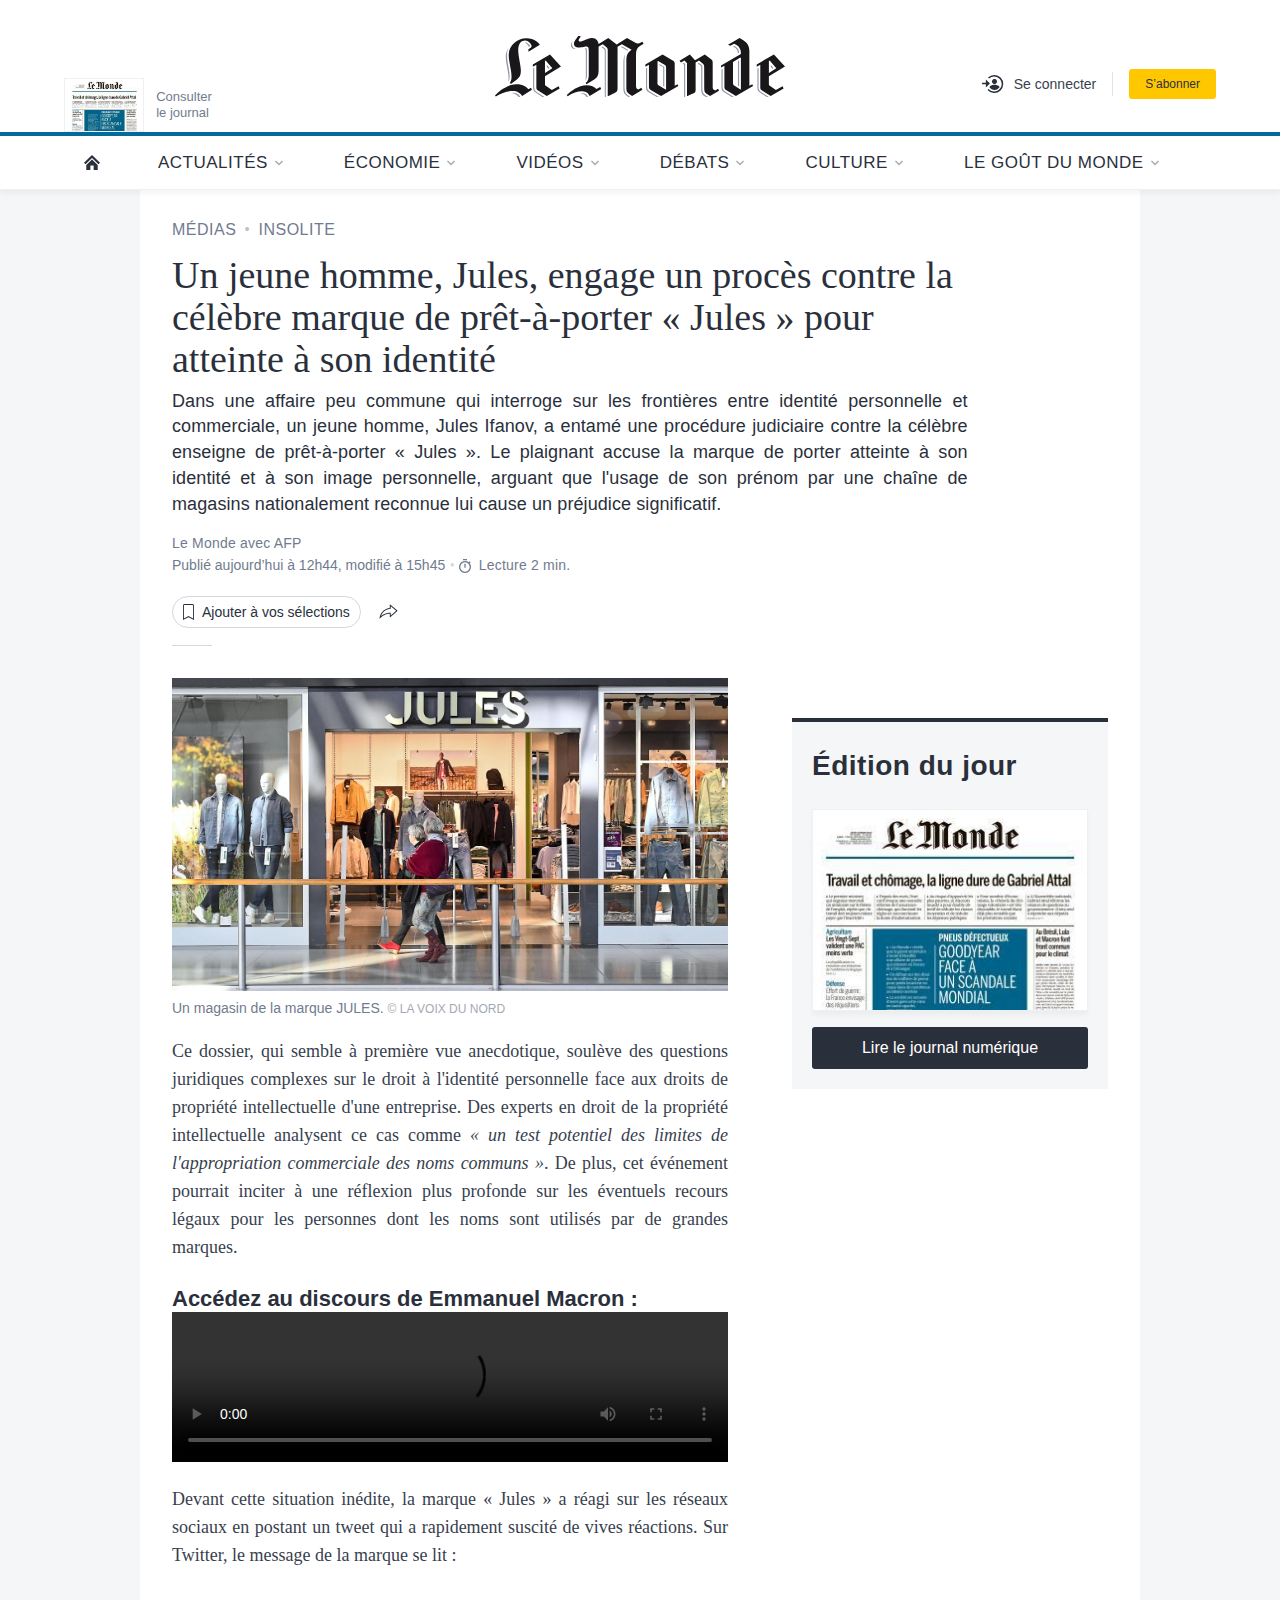
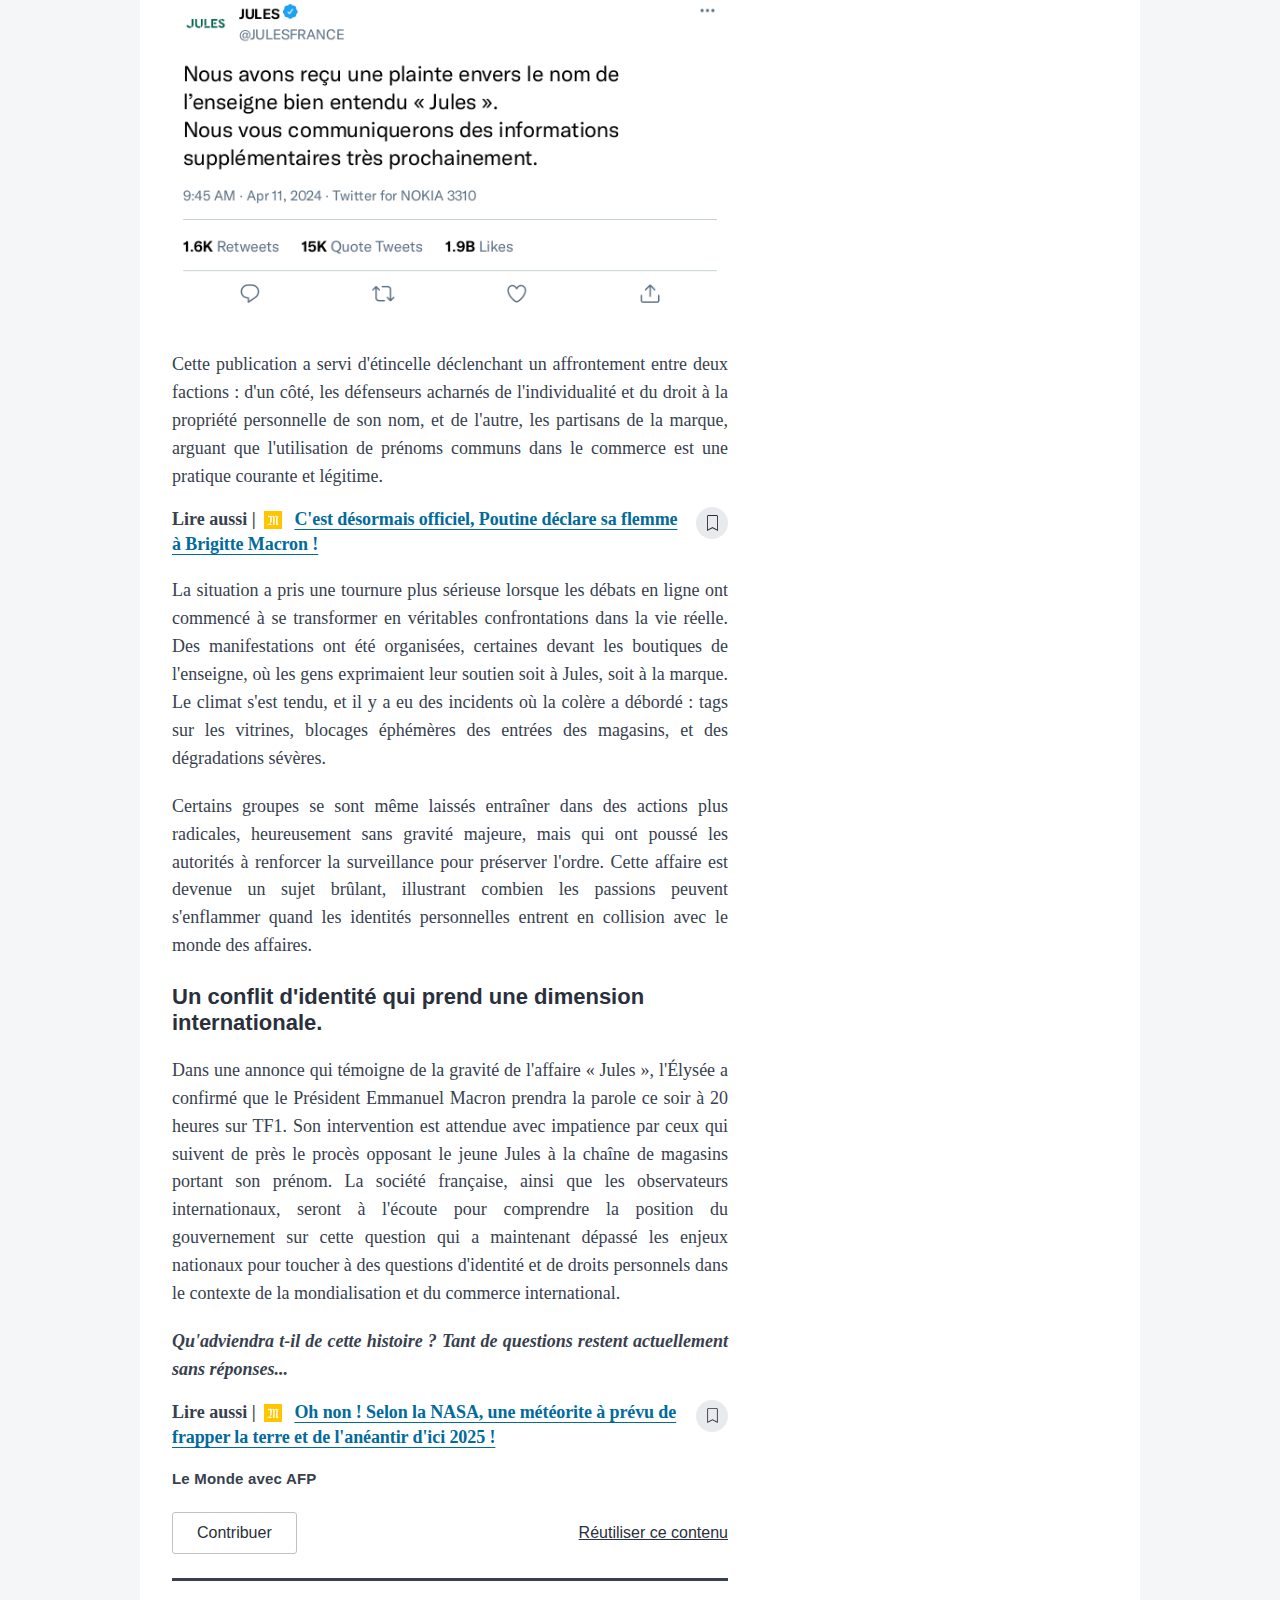
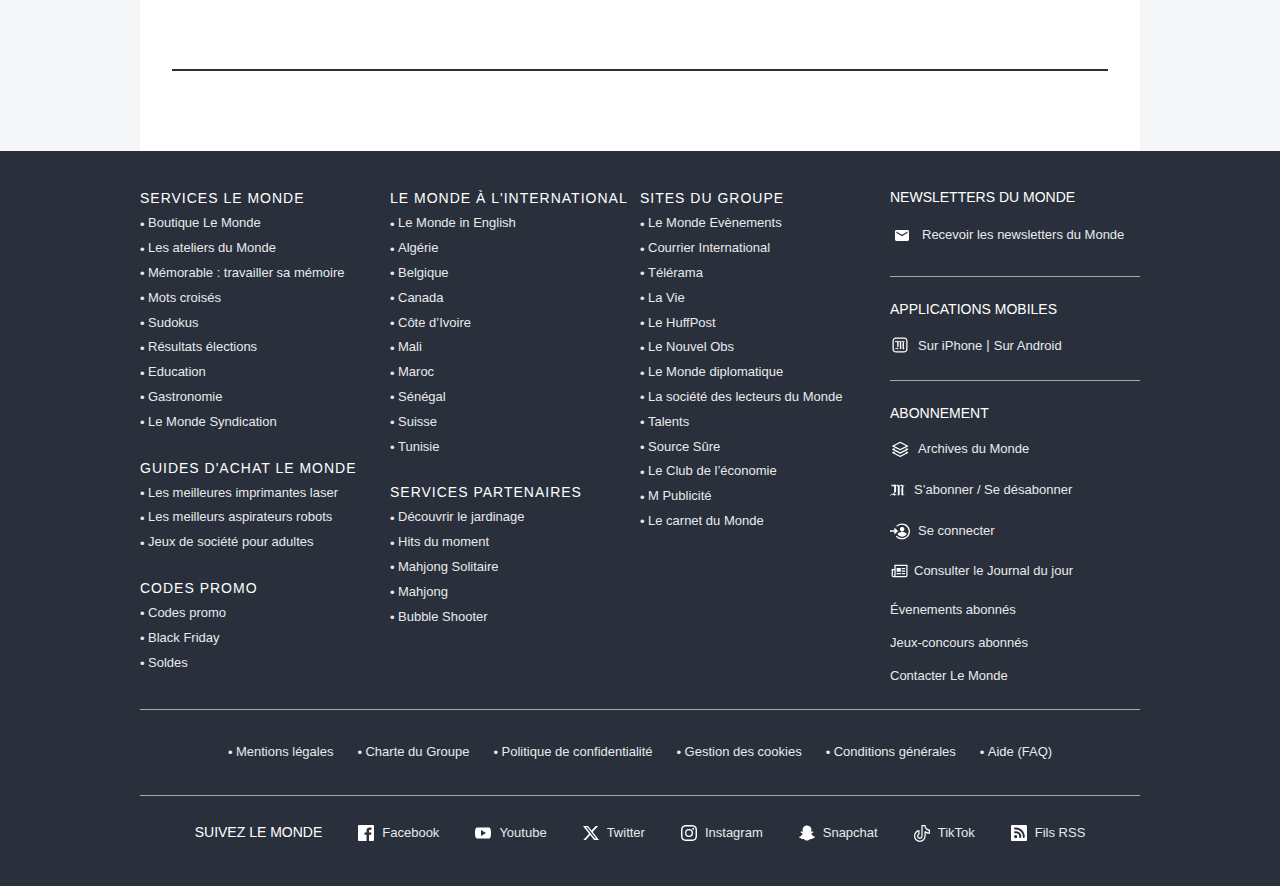
==== commit f6f8203b: "Update" ====
--- a/fake-news.html
+++ b/fake-news.html
@@ -1,79 +1,9992 @@
 <!DOCTYPE html>
 <!-- saved from url=(0185)https://www.lemonde.fr/actualite-medias/article/2024/03/27/meme-sans-rn-en-plateau-le-pluralisme-est-parfaitement-respecte-se-defend-quotidien-a-l-assemblee-nationale_6224455_3236.html# -->
 <html lang="fr" prefix="og: http://ogp.me/ns#" class="fonts-loaded" data-lt-installed="true">
-   <head>
-      <meta name="robots" content="noindex, nofollow, noimageindex">
-      <meta name="googlebot" content="noindex, nofollow">
-      <meta http-equiv="Content-Type" content="text/html; charset=UTF-8">
-      <meta http-equiv="X-UA-Compatible" content="IE=edge">
-      <meta name="viewport" content="width=device-width, initial-scale=1, shrink-to-fit=no">
-      <meta name="referrer" content="no-referrer-when-downgrade">
-      <meta name="theme-color" content="#ffffff">
-      <link rel="preconnect" href="https://img.lemde.fr/">
-      <link rel="preload" as="image" fetchpriority="high" imagesrcset=" magasin_jules.jpg 556w, magasin_jules.jpg 600w, magasin_jules.jpg 664w, magasin_jules.jpg 700w, magasin_jules.jpg 800w" imagesizes="(min-width: 1024px) 556px, 100vw">
-      <link rel="preload" href="https://www.lemonde.fr/bucket/assets/76984e4b595075b396f435b2d04f9b84ccefb25d/fonts/marr-sans/MarrSans-Medium-Web.woff2" as="font" type="font/woff2" crossorigin="">
-      <link rel="preload" href="https://www.lemonde.fr/bucket/assets/76984e4b595075b396f435b2d04f9b84ccefb25d/fonts/marr-sans-cond/MarrSansCondensed-Medium-Web.woff2" as="font" type="font/woff2" crossorigin="">
-      <link rel="preload" href="https://www.lemonde.fr/bucket/assets/76984e4b595075b396f435b2d04f9b84ccefb25d/fonts/variables/the-antiqua-b/TheAntiquaB-LeMonde.woff2" as="font" type="font/woff2" crossorigin="">
-      <link rel="preload" href="https://www.lemonde.fr/bucket/assets/76984e4b595075b396f435b2d04f9b84ccefb25d/fonts/marr-sans/MarrSans-Regular-Web.woff2" as="font" type="font/woff2" crossorigin="">
-      <link rel="manifest" href="https://www.lemonde.fr/manifest.json">
-      <script async="" src="./LeMonde_files/saved_resource"></script><script>var lmd = {"consent":{"version":1},"context":{"aec":false,"urlPrefix":"","pageType":"Element","element":{"nature_editoriale":{"id":21,"nom":"Les faits","name":"factuel"},"type":"Article","restreint":false,"is_a_teaser":false,"layout_id":1,"clonage":false},"article":{"id":3366233,"legacyId":6224455,"globalId":"bGVtb25kZTpBcnRpY2xlOjMzNjYyMzM","firstPublished":{"date":"2024-03-27 11:44:58.000000","timezone_type":1,"timezone":"+00:00"},"format":"standard","nbChar":3312,"slug":"meme-sans-rn-en-plateau-le-pluralisme-est-parfaitement-respecte-se-defend-quotidien-a-l-assemblee-nationale","title":"Les responsables de \u00ab\u00a0Quotidien\u00a0\u00bb assurent que le pluralisme est \u00ab\u00a0parfaitement respect\u00e9\u00a0\u00bb, m\u00eame sans inviter des membres du RN","feedbacksURL":"https:\/\/www.lemonde.fr\/actualite-medias\/article\/2024\/03\/27\/meme-sans-rn-en-plateau-le-pluralisme-est-parfaitement-respecte-se-defend-quotidien-a-l-assemblee-nationale_6224455_3236.html?contributions","tagId":33,"narrowTagId":24,"tagType":"section","parsedMetadata":{"huit":{"seo":{"title":null,"description":null},"source":"Le Monde","agencies":{"afp":true},"freeAuthors":[],"subscribers":{"restricted":false},"allowComments":true,"testimonyClosed":false,"blockPublication":false,"forceShowInThread":false}},"authorlist":"Par&nbsp;","showSelfPromotion":false,"selfPromotionKeyword":null,"selfPromotionNewsletterName":null,"baseUrl":"https:\/\/www.lemonde.fr\/actualite-medias\/article\/2024\/03\/27\/meme-sans-rn-en-plateau-le-pluralisme-est-parfaitement-respecte-se-defend-quotidien-a-l-assemblee-nationale_6224455_3236.html"},"section":{"id":33,"legacyId":3236,"url":"actualite-medias","title":"M\u00e9dias","shortTitle":null,"description":"","followed":false,"header":true,"parent":null,"webVisible":true,"navVisible":true,"metadata":{"stats":{"countLvl2":"63"}},"isBlog":false,"nbArticle":null,"completed":false,"hasSubNav":false,"imgSubNavPath":null,"media":null,"lastArticlePublished":{"date":"2024-03-27 11:45:00.000000","timezone_type":1,"timezone":"+00:00"}},"sections":[],"digiteka":{"ULTIMEDIA_autoplay":true,"ULTIMEDIA_async":true,"ULTIMEDIA_overlay_title":"#NONE#","ULTIMEDIA_mdtk":"01637594","ULTIMEDIA_target":"ultimedia_wrapper","ULTIMEDIA_zone":11,"ULTIMEDIA_date":"20240327"}},"user":false,"lang":"fr","projectLangFR":true,"hosts":{"lemonde":"www.lemonde.fr","sf_secure":"secure.lemonde.fr","forecast":"forecast.lemonde.fr"},"env":"prd","analytics":{"oneNext":{"id":"244044216595"},"fba":{"id":"122349388153507","idCommunication":"607705069438811"},"amplitude":{"id":"7dec6d6e90d5288af6e9a882f8def199","arvatoSelectionCode":"false","isBlog":false},"chartbeat":{"domain":"lemonde.fr"},"smart_tag":{"url":"https:\/\/www.lemonde.fr\/bucket\/assets\/76984e4b595075b396f435b2d04f9b84ccefb25d\/js\/76984e4b595075b396f435b2d04f9b84ccefb25d.__site_id__.js","pixelPath":"\/76984e4b595075b396f435b2d04f9b84ccefb25d","customObject":[]},"piano":{"url":"https:\/\/www.lemonde.fr\/bucket\/assets\/76984e4b595075b396f435b2d04f9b84ccefb25d\/js\/76984e4b595075b396f435b2d04f9b84ccefb25d.pa.js","pixelPath":"76984e4b595075b396f435b2d04f9b84ccefb25d","properties":{"site_level2":"63","page_chapter1":"actualite-medias","page_chapter2":"","page_chapter3":"politique","page":"meme-sans-rn-en-plateau-le-pluralisme-est-parfaitement-respecte-se-defend-quotidien-a-l-assemblee-nationale","id_article_1":3366233,"type_de_page":"article","titre":"meme-sans-rn-en-plateau-le-pluralisme-est-parfaitement-respecte-se-defend-quotidien-a-l-assemblee-nationale","date_publication":"20240327","statut_article":"gratuit","population":"gratuit","producteur":"edito","nature_edito":"les faits","signes":3312,"refresh":"false","clonage":"false","tags":"politique|actualite-medias|front-national"}},"batch":{"parentBreadcrumb":"M\u00e9dias","childBreadcrumb":"Politique"}},"features":{"capping":true},"batch":{"smallIcon":"https:\/\/www.lemonde.fr\/bucket\/assets\/76984e4b595075b396f435b2d04f9b84ccefb25d\/img\/logos\/pwa-96-transparent.png","defaultIcon":"https:\/\/www.lemonde.fr\/bucket\/assets\/76984e4b595075b396f435b2d04f9b84ccefb25d\/img\/logos\/pwa-192.png"},"metas":{"canonicalUrl":"https:\/\/www.lemonde.fr\/actualite-medias\/article\/2024\/03\/27\/meme-sans-rn-en-plateau-le-pluralisme-est-parfaitement-respecte-se-defend-quotidien-a-l-assemblee-nationale_6224455_3236.html"},"requests":{"_url":"\/actualite-medias\/article\/2024\/03\/27\/meme-sans-rn-en-plateau-le-pluralisme-est-parfaitement-respecte-se-defend-quotidien-a-l-assemblee-nationale_6224455_3236.html"},"typePage":"article","urlfriendly":"meme-sans-rn-en-plateau-le-pluralisme-est-parfaitement-respecte-se-defend-quotidien-a-l-assemblee-nationale","cat1":"M\u00e9dias","isAbo":false,"recommendationsUrl":"\/ajax\/recommandations\/?section_id=24&fallback_id=33&display_type=iso&content_type=all","gift":{"giftedArticle":false,"show":false},"keywords":"actualite-medias","sections":["actualite-medias"],"section":"actualite-medias"};
-         lmd.device = "desktop";
-      </script>  <script type="text/javascript">!function(){"use strict";var e;(function(e){e.exports=function(){for(var e,t="__tcfapiLocator",a=[],r=window;r;){try{if(r.frames[t]){e=r;break}}catch(e){}if(r===window.top)break;r=r.parent}e||(function e(){var a=r.document,n=!!r.frames[t];if(!n)if(a.body){var s=a.createElement("iframe");s.style.cssText="display:none",s.name=t,a.body.appendChild(s)}else setTimeout(e,5);return!n}(),r.__tcfapi=function(){for(var e,t=arguments.length,r=new Array(t),n=0;n<t;n++)r[n]=arguments[n];if(!r.length)return a;if("setGdprApplies"===r[0])r.length>3&&2===parseInt(r[1],10)&&"boolean"==typeof r[3]&&(e=r[3],"function"==typeof r[2]&&r[2]("set",!0));else if("ping"===r[0]){var s={gdprApplies:e,cmpLoaded:!1,cmpStatus:"stub"};"function"==typeof r[2]&&r[2](s)}else a.push(r)},r.addEventListener("message",(function(e){var t="string"==typeof e.data,a={};try{a=t?JSON.parse(e.data):e.data}catch(e){}var r=a.__tcfapiCall;r&&window.__tcfapi(r.command,r.version,(function(a,n){var s={__tcfapiReturn:{returnValue:a,success:n,callId:r.callId}};t&&(s=JSON.stringify(s)),e&&e.source&&e.source.postMessage&&e.source.postMessage(s,"*")}),r.parameter)}),!1))}}(e={exports:{}},e.exports),e.exports)()}();</script> <script type="text/javascript">var GDPR_CONFIG = {"displayMode":"standard","usePiano":true,"usePianoAsyncCommands":true};</script>  <script type="text/javascript" src="./LeMonde_files/lemonde.min.js.téléchargé" async="1"></script>     <script>
-         if(typeof Promise === 'undefined' || (sessionStorage.fontsFirst && sessionStorage.fontsLast && 'fonts' in document)) {
-             document.documentElement.classList.add('fonts-loaded');
-         }
-      </script>   
-      <style type="text/css">@font-face{font-display:swap;font-family:The Antiqua B;font-stretch:25% 150%;font-style:normal;font-weight:100 900;src:url(/bucket/assets/76984e4b595075b396f435b2d04f9b84ccefb25d/fonts/variables/the-antiqua-b/TheAntiquaB-LeMonde.woff2) format("woff2-variations"),url(/bucket/assets/76984e4b595075b396f435b2d04f9b84ccefb25d/fonts/variables/the-antiqua-b/TheAntiquaB-LeMonde.woff2) format("woff2")}@font-face{font-display:swap;font-family:The Antiqua B standard;font-style:normal;font-weight:800;src:url(/bucket/assets/76984e4b595075b396f435b2d04f9b84ccefb25d/fonts/the-antiqua-b/TheAntiquaB_LT_800.eot);src:local("TheAntiquaB_LT_800"),url(/bucket/assets/76984e4b595075b396f435b2d04f9b84ccefb25d/fonts/the-antiqua-b/TheAntiquaB_LT_800.eot?#iefix) format("embedded-opentype"),url(/bucket/assets/76984e4b595075b396f435b2d04f9b84ccefb25d/fonts/the-antiqua-b/TheAntiquaB_LT_800.woff2) format("woff2"),url(/bucket/assets/76984e4b595075b396f435b2d04f9b84ccefb25d/fonts/the-antiqua-b/TheAntiquaB_LT_800.woff) format("woff"),url(/bucket/assets/76984e4b595075b396f435b2d04f9b84ccefb25d/fonts/the-antiqua-b/TheAntiquaB_LT_800.svg#TheAntiquaB_LT_800) format("svg")}@font-face{font-display:swap;font-family:Marr Sans Condensed;font-style:normal;font-weight:500;src:url(/bucket/assets/76984e4b595075b396f435b2d04f9b84ccefb25d/fonts/marr-sans-cond/MarrSansCondensed-Medium-Web.eot);src:url(/bucket/assets/76984e4b595075b396f435b2d04f9b84ccefb25d/fonts/marr-sans-cond/MarrSansCondensed-Medium-Web.eot?#iefix) format("embedded-opentype"),url(/bucket/assets/76984e4b595075b396f435b2d04f9b84ccefb25d/fonts/marr-sans-cond/MarrSansCondensed-Medium-Web.woff2) format("woff2"),url(/bucket/assets/76984e4b595075b396f435b2d04f9b84ccefb25d/fonts/marr-sans-cond/MarrSansCondensed-Medium-Web.woff) format("woff")}@font-face{font-display:swap;font-family:Marr Sans;font-style:normal;font-weight:400;src:url(/bucket/assets/76984e4b595075b396f435b2d04f9b84ccefb25d/fonts/marr-sans/MarrSans-Regular-Web.eot);src:url(/bucket/assets/76984e4b595075b396f435b2d04f9b84ccefb25d/fonts/marr-sans/MarrSans-Regular-Web.eot?#iefix) format("embedded-opentype"),url(/bucket/assets/76984e4b595075b396f435b2d04f9b84ccefb25d/fonts/marr-sans/MarrSans-Regular-Web.woff2) format("woff2"),url(/bucket/assets/76984e4b595075b396f435b2d04f9b84ccefb25d/fonts/marr-sans/MarrSans-Regular-Web.woff) format("woff")}@font-face{font-display:swap;font-family:Marr Sans;font-style:normal;font-weight:500;src:url(/bucket/assets/76984e4b595075b396f435b2d04f9b84ccefb25d/fonts/marr-sans/MarrSans-Medium-Web.eot);src:url(/bucket/assets/76984e4b595075b396f435b2d04f9b84ccefb25d/fonts/marr-sans/MarrSans-Medium-Web.eot?#iefix) format("embedded-opentype"),url(/bucket/assets/76984e4b595075b396f435b2d04f9b84ccefb25d/fonts/marr-sans/MarrSans-Medium-Web.woff2) format("woff2"),url(/bucket/assets/76984e4b595075b396f435b2d04f9b84ccefb25d/fonts/marr-sans/MarrSans-Medium-Web.woff) format("woff")}.weight--hairline{font-weight:100}.weight--thin{font-weight:200}.weight--light{font-weight:300}.weight--normal{font-weight:400}.weight--medium{font-weight:500}.weight--semibold{font-weight:600}.weight--bold{font-weight:700}.weight--extrabold{font-weight:800}.weight--black{font-weight:900}[data-af-custom-fonts=af-creatives-text]{font-family:Marr Sans,sans-serif!important}</style>
-      <script>(()=>{var e={5082:e=>{!function(){function t(e,t){document.addEventListener?e.addEventListener("scroll",t,!1):e.attachEvent("scroll",t)}function n(e){this.g=document.createElement("div"),this.g.setAttribute("aria-hidden","true"),this.g.appendChild(document.createTextNode(e)),this.h=document.createElement("span"),this.i=document.createElement("span"),this.m=document.createElement("span"),this.j=document.createElement("span"),this.l=-1,this.h.style.cssText="max-width:none;display:inline-block;position:absolute;height:100%;width:100%;overflow:scroll;font-size:16px;",this.i.style.cssText="max-width:none;display:inline-block;position:absolute;height:100%;width:100%;overflow:scroll;font-size:16px;",this.j.style.cssText="max-width:none;display:inline-block;position:absolute;height:100%;width:100%;overflow:scroll;font-size:16px;",this.m.style.cssText="display:inline-block;width:200%;height:200%;font-size:16px;max-width:none;",this.h.appendChild(this.m),this.i.appendChild(this.j),this.g.appendChild(this.h),this.g.appendChild(this.i)}function i(e,t){e.g.style.cssText="max-width:none;min-width:20px;min-height:20px;display:inline-block;overflow:hidden;position:absolute;width:auto;margin:0;padding:0;top:-999px;white-space:nowrap;font-synthesis:none;font:"+t+";"}function o(e){var t=e.g.offsetWidth,n=t+100;return e.j.style.width=n+"px",e.i.scrollLeft=n,e.h.scrollLeft=e.h.scrollWidth+100,e.l!==t&&(e.l=t,!0)}function s(e,n){function i(){var e=s;o(e)&&null!==e.g.parentNode&&n(e.l)}var s=e;t(e.h,i),t(e.i,i),o(e)}function a(e,t,n){t=t||{},n=n||window,this.family=e,this.style=t.style||"normal",this.weight=t.weight||"normal",this.stretch=t.stretch||"normal",this.context=n}var d=null,r=null,l=null,c=null;function h(e){return null===c&&(c=!!e.document.fonts),c}function u(e,t){var n=e.style,i=e.weight;if(null===l){var o=document.createElement("div");try{o.style.font="condensed 100px sans-serif"}catch(e){}l=""!==o.style.font}return[n,i,l?e.stretch:"","100px",t].join(" ")}a.prototype.load=function(e,t){var o=this,a=e||"BESbswy",l=0,c=t||3e3,f=(new Date).getTime();return new Promise((function(e,t){if(h(o.context)&&!function(e){return null===r&&(h(e)&&/Apple/.test(window.navigator.vendor)?(e=/AppleWebKit\/([0-9]+)(?:\.([0-9]+))(?:\.([0-9]+))/.exec(window.navigator.userAgent),r=!!e&&603>parseInt(e[1],10)):r=!1),r}(o.context)){var m=new Promise((function(e,t){!function n(){(new Date).getTime()-f>=c?t(Error(c+"ms timeout exceeded")):o.context.document.fonts.load(u(o,'"'+o.family+'"'),a).then((function(t){1<=t.length?e():setTimeout(n,25)}),t)}()})),p=new Promise((function(e,t){l=setTimeout((function(){t(Error(c+"ms timeout exceeded"))}),c)}));Promise.race([p,m]).then((function(){clearTimeout(l),e(o)}),t)}else!function(e){document.body?e():document.addEventListener?document.addEventListener("DOMContentLoaded",(function t(){document.removeEventListener("DOMContentLoaded",t),e()})):document.attachEvent("onreadystatechange",(function t(){"interactive"!=document.readyState&&"complete"!=document.readyState||(document.detachEvent("onreadystatechange",t),e())}))}((function(){function r(){var t;(t=-1!=w&&-1!=g||-1!=w&&-1!=v||-1!=g&&-1!=v)&&((t=w!=g&&w!=v&&g!=v)||(null===d&&(t=/AppleWebKit\/([0-9]+)(?:\.([0-9]+))/.exec(window.navigator.userAgent),d=!!t&&(536>parseInt(t[1],10)||536===parseInt(t[1],10)&&11>=parseInt(t[2],10))),t=d&&(w==x&&g==x&&v==x||w==y&&g==y&&v==y||w==E&&g==E&&v==E)),t=!t),t&&(null!==T.parentNode&&T.parentNode.removeChild(T),clearTimeout(l),e(o))}var h=new n(a),m=new n(a),p=new n(a),w=-1,g=-1,v=-1,x=-1,y=-1,E=-1,T=document.createElement("div");T.dir="ltr",i(h,u(o,"sans-serif")),i(m,u(o,"serif")),i(p,u(o,"monospace")),T.appendChild(h.g),T.appendChild(m.g),T.appendChild(p.g),o.context.document.body.appendChild(T),x=h.g.offsetWidth,y=m.g.offsetWidth,E=p.g.offsetWidth,function e(){if((new Date).getTime()-f>=c)null!==T.parentNode&&T.parentNode.removeChild(T),t(Error(c+"ms timeout exceeded"));else{var n=o.context.document.hidden;!0!==n&&void 0!==n||(w=h.g.offsetWidth,g=m.g.offsetWidth,v=p.g.offsetWidth,r()),l=setTimeout(e,50)}}(),s(h,(function(e){w=e,r()})),i(h,u(o,'"'+o.family+'",sans-serif')),s(m,(function(e){g=e,r()})),i(m,u(o,'"'+o.family+'",serif')),s(p,(function(e){v=e,r()})),i(p,u(o,'"'+o.family+'",monospace'))}))}))},e.exports=a}()}},t={};function n(i){var o=t[i];if(void 0!==o)return o.exports;var s=t[i]={exports:{}};return e[i](s,s.exports,n),s.exports}n.n=e=>{var t=e&&e.__esModule?()=>e.default:()=>e;return n.d(t,{a:t}),t},n.d=(e,t)=>{for(var i in t)n.o(t,i)&&!n.o(e,i)&&Object.defineProperty(e,i,{enumerable:!0,get:t[i]})},n.o=(e,t)=>Object.prototype.hasOwnProperty.call(e,t),(()=>{"use strict";var e=n(5082),t=n.n(e);const i=new(t())("The Antiqua B",{weight:500}),o=new(t())("The Antiqua B",{style:"italic",weight:500}),s=new(t())("The Antiqua B",{weight:700}),a=new(t())("The Antiqua B",{style:"italic",weight:700}),d=new(t())("The Antiqua B",{weight:800}),r=new(t())("Marr Sans",{weight:400}),l=new(t())("Marr Sans",{weight:500}),c=new(t())("Marr Sans",{weight:600}),h=new(t())("Marr Sans Condensed",{weight:500}),u=new(t())("Marr Sans Condensed",{weight:600}),f=new(t())("Marr Sans Condensed",{weight:700});"undefined"==typeof Promise||sessionStorage.fontsFirst&&sessionStorage.fontsLast||Promise.all([d.load(),h.load(),l.load(),r.load()]).then((()=>{sessionStorage.fontsFirst=!0,document.documentElement.classList.add("fonts-loaded"),Promise.all([c.load(),u.load(),f.load(),r.load(),l.load(),i.load(),o.load(),s.load(),a.load()]).then((()=>{sessionStorage.fontsLast=!0}))}))})()})();</script>    
-      <style type="text/css" data-critical-name="article-free-desktop" data-critical-type="content">html{-webkit-font-smoothing:antialiased;box-sizing:border-box;color:#383f4e;font-size:62.5%;font-family:Helvetica Neue,Helvetica,Arial,Roboto,sans-serif}body{font-size:16px;overflow-x:hidden}*,:after,:before{box-sizing:inherit}body,h1,h3,p,ul{font-weight:inherit;margin:0;padding:0}img{height:auto;max-width:100%;overflow:hidden;text-indent:100%;white-space:nowrap}img:not([src]){visibility:hidden}a{color:inherit;font-family:inherit;-webkit-text-decoration:none;text-decoration:none}@media (min-width:320px){[class*=" grid-"]{display:grid;grid-auto-flow:dense}}[class*=grid-template-row-3]{grid-template-rows:repeat(3,auto)}[class*=grid-template-row-5]{grid-template-rows:repeat(5,auto)}[class*=row-3]{grid-row:auto/span 3}[class*=row-5]{grid-row:auto/span 5}@supports not (display:grid){.article--single .old__area--section{clear:both}@media (min-width:1024px){.area .article--top:nth-child(4),.area .article--top:nth-child(7){padding-top:2.4rem}.area .article--top:first-child,.area .article--top:nth-child(2),.area .article--top:nth-child(3){padding-top:0}.area .article--top:nth-child(3),.area .article--top:nth-child(6),.area .article--top:nth-child(9){border-bottom:.1rem solid #d5d8dc}.article--single .old__aside{display:block;float:right;width:31.6rem}.article--single .old__area--section .old__bd-bloc{float:left}}}.zone{background-color:#fff;margin:0 auto}.main{background-color:#fff;overflow-x:clip}.main .zone{margin:0 1.6rem}@media (min-width:576px){.main .zone{margin:0 3.2rem}}@media (min-width:768px){[class*=grid-][class*=-l-2]{grid-template-columns:repeat(2,1fr)}.main .zone{margin:0 auto;max-width:66.4rem}}.zone--article{padding-bottom:4rem;padding-top:3.2rem}.zone--article-premium .aside__article .friend:first-child{margin-top:0}@media (min-width:1024px){body{background-color:#f5f6f8}.zone{max-width:115.2rem}.main{background-color:#f5f6f8}.main--free .zone{margin:0 auto;max-width:100rem;padding-bottom:4rem;padding-left:1.6rem;padding-right:1.6rem}.zone--article{grid-column-gap:6.4rem;display:grid;grid-template-columns:1fr 31.6rem;grid-template-rows:auto auto auto}.zone--article-premium{grid-template-rows:auto 2.2rem auto auto}.zone--article-premium .article__content,.zone--article-premium .article__special-container{grid-row:3}.zone--article-premium .article__content-special{grid-row:4}.zone--article-premium .aside__iso{grid-row:2/4}.zone--article-premium.zone--article-special{grid-template-rows:auto 2.2rem auto auto auto}.zone--article-premium.zone--article-special .article__footer-single{grid-row:5}.zone--article-premium.zone--article-special .services{grid-row:6}.zone--article-premium.zone--article-special .aside__article,.zone--article-premium.zone--article-special .aside__iso{grid-row:4/6}.main--abo .article__title--opinion{margin-right:10rem;max-width:66.4rem}}.main--abo .aside__article{grid-template-rows:auto auto}@media (min-width:1200px){.zone{margin:0 auto}.main--abo .article--single .article__header .meta__publisher--opinion,.main--abo .article__desc--opinion,.main--abo .article__status--opinion,.main--abo .article__title--wirecutter{margin-right:10rem;max-width:66.4rem}}.main--abo .article__content{max-width:66.4rem}.main--free .article__restricted{display:flex;height:100rem}@font-face{font-display:swap;font-family:Barlow;font-style:normal;font-weight:400;src:url(/bucket/assets/76984e4b595075b396f435b2d04f9b84ccefb25d/fonts/barlow/barlow-v3-latin-regular.eot);src:local("Barlow Regular"),local("Barlow-Regular"),url(/bucket/assets/76984e4b595075b396f435b2d04f9b84ccefb25d/fonts/barlow/barlow-v3-latin-regular.eot?#iefix) format("embedded-opentype"),url(/bucket/assets/76984e4b595075b396f435b2d04f9b84ccefb25d/fonts/barlow/barlow-v3-latin-regular.woff2) format("woff2"),url(/bucket/assets/76984e4b595075b396f435b2d04f9b84ccefb25d/fonts/barlow/barlow-v3-latin-regular.woff) format("woff"),url(/bucket/assets/76984e4b595075b396f435b2d04f9b84ccefb25d/fonts/barlow/barlow-v3-latin-regular.ttf) format("truetype"),url(/bucket/assets/76984e4b595075b396f435b2d04f9b84ccefb25d/fonts/barlow/barlow-v3-latin-regular.svg#Barlow) format("svg")}@font-face{font-display:swap;font-family:Barlow;font-style:normal;font-weight:700;src:url(/bucket/assets/76984e4b595075b396f435b2d04f9b84ccefb25d/fonts/barlow/barlow-v3-latin-700.eot);src:local("Barlow Bold"),local("Barlow-Bold"),url(/bucket/assets/76984e4b595075b396f435b2d04f9b84ccefb25d/fonts/barlow/barlow-v3-latin-700.eot?#iefix) format("embedded-opentype"),url(/bucket/assets/76984e4b595075b396f435b2d04f9b84ccefb25d/fonts/barlow/barlow-v3-latin-700.woff2) format("woff2"),url(/bucket/assets/76984e4b595075b396f435b2d04f9b84ccefb25d/fonts/barlow/barlow-v3-latin-700.woff) format("woff"),url(/bucket/assets/76984e4b595075b396f435b2d04f9b84ccefb25d/fonts/barlow/barlow-v3-latin-700.ttf) format("truetype"),url(/bucket/assets/76984e4b595075b396f435b2d04f9b84ccefb25d/fonts/barlow/barlow-v3-latin-700.svg#Barlow) format("svg")}.btn,.btn--premium{border-radius:.3rem;display:inline-block;font-size:inherit;font-weight:inherit;line-height:normal;padding:.8rem 1.6rem;-webkit-text-decoration:none!important;text-decoration:none!important}.meta__icon-container,.meta__link{align-items:center;background-color:transparent;border:.1rem solid #d5d8dc;border-radius:25rem;display:flex;height:3.2rem;justify-content:center;width:3.2rem}.icon__arrow,.icon__email,.icon__facebook,.icon__favorites,.icon__home,.icon__information,.icon__link,.icon__linkedin,.icon__messenger,.icon__nav-connexion,.icon__nav-en-continu,.icon__premium,.icon__reading-time,.icon__search,.icon__twitter,.lmd-dropdown-gift-article__close,.lmd-dropdown__close{background-position:50%;background-repeat:no-repeat;background-size:contain;display:inline-block;flex-shrink:0;height:2rem;width:2rem}.icon__reading-time{background-image:url("data:image/svg+xml;charset=utf-8,%3Csvg xmlns='http://www.w3.org/2000/svg' width='12' height='24' fill='%23717b8e'%3E%3Cpath fill-rule='evenodd' d='M6 17.688c.853 0 1.637-.213 2.352-.64a4.657 4.657 0 0 0 1.68-1.696A4.592 4.592 0 0 0 10.656 13c0-.853-.208-1.637-.624-2.352a4.696 4.696 0 0 0-1.68-1.68A4.592 4.592 0 0 0 6 8.344c-.853 0-1.637.208-2.352.624a4.696 4.696 0 0 0-1.68 1.68A4.592 4.592 0 0 0 1.344 13c0 .853.208 1.637.624 2.352s.976 1.28 1.68 1.696c.715.427 1.499.64 2.352.64zm4.688-8.4a6.03 6.03 0 0 1 .96 1.712c.235.64.352 1.307.352 2a5.875 5.875 0 0 1-.816 3.024 5.99 5.99 0 0 1-2.16 2.16A5.875 5.875 0 0 1 6 19a5.875 5.875 0 0 1-3.024-.816 5.99 5.99 0 0 1-2.16-2.16A5.875 5.875 0 0 1 0 13c0-1.088.272-2.096.816-3.024a5.99 5.99 0 0 1 2.16-2.16A5.875 5.875 0 0 1 6 7a5.76 5.76 0 0 1 2.016.368c.619.235 1.195.56 1.728.976l.944-.976c.299.245.613.56.944.944zm-5.344 4.4v-4h1.312v4zM8 5v1.344H4V5z'/%3E%3C/svg%3E");height:2.4rem;margin-right:.8rem;width:1.2rem}.icon__home{background-image:url("data:image/svg+xml;charset=utf-8,%3Csvg xmlns='http://www.w3.org/2000/svg' width='24' height='24' fill='%232a303b'%3E%3Cpath fill-rule='evenodd' d='m12 4 8 7.77-1.505 1.46L12 6.926 5.505 13.23 4 11.769 12 4zM6.287 19v-4.983L12 8.615l5.713 5.402V19H13.63v-4.529h-3.262V19H6.286z'/%3E%3C/svg%3E");height:2.4rem;width:2.4rem}.icon__search{background-image:url("data:image/svg+xml;charset=utf-8,%3Csvg xmlns='http://www.w3.org/2000/svg' width='16' height='15' fill='%23000b15'%3E%3Cpath fill-rule='evenodd' d='m15.471 13.408-2.817-2.824c-.025-.025-.058-.035-.086-.057a6.532 6.532 0 0 0 1.334-3.957A6.572 6.572 0 0 0 7.33 0a6.571 6.571 0 1 0 0 13.141c1.49 0 2.86-.502 3.963-1.338.023.028.033.062.06.088l2.818 2.823c.372.373.964.382 1.323.021.36-.36.35-.955-.022-1.327zm-8.156-2.166a4.687 4.687 0 1 1 4.687-4.686 4.686 4.686 0 0 1-4.687 4.686z'/%3E%3C/svg%3E")}.icon__premium{background-image:url("data:image/svg+xml;charset=utf-8,%3Csvg xmlns='http://www.w3.org/2000/svg' width='26' height='18'%3E%3Cg fill='none' fill-rule='evenodd'%3E%3Cpath fill='%23ffc600' d='M0 0h18v18H0z'/%3E%3Cpath fill='%23fff' d='M14.276 5.96c-.5.309-.667.727-.667 1.372v5.154c0 .324.039.471.205.566l.167.095.46-.284.155.324-1.602 1.01-.55-.391c-.244-.175-.347-.39-.347-.808V8.395c0-.86.257-1.319.616-1.6l.205-.162-1.512-.93-.678.431v6.702c0 .566-.077.647-.552.902 0 0-.37.189-.882.471h-.103V6.781c0-.363-.039-.445-.23-.606l-.538-.457-.654.39v3.849c0 .673-.102 1.157-.614 1.493l-1.28.848-.13-.228c.398-.324.488-.782.488-1.32V6.82c0-.578-.077-.807-.654-.699-.217.04-.55.094-.755.121-.846.121-1.205-.511-.628-1.305 0 0 .141-.202.5-.687l.282.202-.205.31c-.27.404-.052.62.384.457a30.4 30.4 0 0 0 .883-.363c1.217-.498 1.665.323 1.73.808l1.511-.956 1.305 1.05 1.614-1.05 1.243.74c.422.256.627.148.922-.014l.243-.134.192.337zm-7.902 8.25c-.128-.378-.5-.768-1.166-.795-.628-.013-1.524.243-2.267.835l-.141-.189c.538-.62 1.793-1.614 3.112-1.628.692 0 1.179.242 1.525.633l.576-.337.167.35z'/%3E%3C/g%3E%3C/svg%3E");height:1.8rem;vertical-align:sub;width:2.6rem}.icon__nav-en-continu{background-image:url("data:image/svg+xml;charset=utf-8,%3Csvg xmlns='http://www.w3.org/2000/svg' width='24' height='24'%3E%3Cpath fill='%232a303b' fill-rule='evenodd' d='M6.233 5.312A9 9 0 1 1 5.5 17.948l1.063-1.064A7.5 7.5 0 1 0 7.23 6.433l.36.412 2.456 2.5H4V3zm6.377 3.053v3.76l3.077 1.88-.62 1.067-3.802-2.285V8.365z'/%3E%3C/svg%3E");height:2.4rem;width:2.4rem}.logo__lemonde{background-position:50%;background-repeat:no-repeat;background-size:100%;display:inline-block;background-image:url("data:image/svg+xml;charset=utf-8,%3Csvg xmlns='http://www.w3.org/2000/svg' xml:space='preserve' fill='%231A171B' viewBox='0 0 379.23 81.7'%3E%3Cstyle%3E.st0{fill:%238f98a9}.st1{fill:%231a171b}%3C/style%3E%3Cpath d='M17.71 57.22c-.11 1.39-.21 2.79-.32 3.76l.21-.22c.86-1.18 1.4-3 1.5-5.69.21-4.4-.75-9.77-1.71-14.93-.97-5.26-1.83-10.63-1.72-15.34.11-2.9.65-5.69 1.83-8.26-2.04 3.11-3.32 6.65-3.43 10.41-.33 9.12 4.07 21.04 3.64 30.27zm28.13-42.83v-.11h.11c-.32-1.5-2.9-4.94-5.79-4.94-.65 0-1.08.11-1.5.22 2.79 1.08 4.94 3.86 5.58 5.79l1.6-.96zM23.3 75.26c-.43.1-.86.1-1.29.1 4.4.76 8.15 3.22 9.55 6.34l1.71-1.07c-1.6-3.33-5.46-5.37-9.97-5.37z' class='st0'/%3E%3Cpath d='M21.58 55.18c-.21 3.12-.86 5.37-2.15 7.08l1.29 1.51 7.52-5.48c3.65-2.69 5.69-6.02 5.58-11.81-.11-7.19-3.44-18.25-3.44-26.73 0-7.3 2.79-12.78 9.13-12.78 4.29 0 7.73 4.4 8.26 6.87.22 1.18 0 1.72-1.07 2.47l-3 2.05v3.32l14.92-9.35c-1.93-3.01-7.09-8.58-17.29-8.58-12.23-.1-22.97 9.45-23.4 21.04-.33 9.25 4.08 21.16 3.65 30.39zM74.35 71.5l-7.95-5.48c-.96-.64-1.07-1.28-1.07-2.68v-9.66l20.93-12.77-14.38-15.89-22.44 13.09v3l4.62-2.57v29.74c0 1.71.64 2.79 1.72 3.54l11.92 7.73 16.86-9.77-1.4-3.01-8.81 4.73zm-9.02-37.9.86-.54 8.8 10.2-9.66 6.01V33.6z' class='st1'/%3E%3Cpath d='m67.69 38.54.12 2.79 1.92 2.37 1.62-.97zm-16.4 29.74V42.62l-1.08.65-.43.21v25.55c0 2.15 1.18 4.4 2.79 5.48l10.85 7.19 1.39-.86-10.73-7.09c-1.29-.85-2.79-2.46-2.79-5.47z' class='st0'/%3E%3Cpath d='M43.69 70.75c-2.47-3.01-6.44-6.55-15.89-6.55-9.98-.11-22.22 7.84-27.8 14.71l.97 1.29c7.62-5.05 15.46-7.3 22.33-7.3 5.58 0 10.2 2.68 12.13 6.65l12.88-8.37-1.29-2.58-3.33 2.15z' class='st1'/%3E%3Cpath d='M113.91 75.58c-.65 0-1.29 0-1.94.1 4.51.65 7.09 3.01 7.95 5.8l1.61-.97-.11-.32c-.32-1.07-1.93-4.5-7.51-4.61zm4.08-16.1c1.61-1.72 2.25-4.08 2.25-7.73V20.4c0-3.22-.96-3.54-2.79-3.22h-.22c1.29 1.18 1.51 1.6 1.51 5.36v31.24c0 2.04-.22 3.98-.75 5.7z' class='st0'/%3E%3Cpath d='M132.7 70.32c-2.9-3.11-6.98-5.05-12.78-5.05-11.05.11-21.58 8.05-26.09 12.99l1.18 1.5c6.22-4.72 13.73-6.77 19-6.66 5.58.21 8.7 3.32 9.77 6.33l15.14-9.02-1.39-2.79-4.83 2.7z' class='st1'/%3E%3Cpath d='M106.29 18.04c-2.05-.54-3.76-1.72-4.73-3.44-1.08-1.93-1.18-4.29-.32-6.76-4.07 5.69-1.29 10.74 5.05 10.2z' class='st0'/%3E%3Cpath d='m187.54 70.97-1.4-.75c-1.39-.76-1.72-1.93-1.72-4.51V24.59c0-5.15 1.39-8.48 5.59-10.95l4.39-2.57-1.61-2.69-2.04 1.07c-2.47 1.29-4.19 2.15-7.73.11l-10.42-5.9-13.52 8.37-10.94-8.37-12.67 7.62c-.54-3.87-4.3-10.42-14.49-6.45-2.36.97-5.69 2.26-7.41 2.9-3.65 1.29-5.47-.42-3.22-3.65l1.72-2.47L109.72 0c-3 3.87-4.19 5.48-4.19 5.48-4.83 6.33-1.82 11.38 5.26 10.41 1.72-.21 4.51-.65 6.34-.96 4.83-.86 5.47.96 5.47 5.58v31.34c0 4.29-.75 7.95-4.08 10.53l1.08 1.82 10.74-6.76c4.29-2.68 5.15-6.55 5.15-11.91V14.82l5.48-3.11 4.5 3.65c1.61 1.29 1.94 1.93 1.94 4.83v59.26h.86c4.29-2.25 7.39-3.76 7.39-3.76 3.98-2.04 4.62-2.68 4.62-7.19V15.04l5.69-3.44 12.67 7.41-1.72 1.29c-3 2.25-5.16 5.91-5.16 12.77v36.71c0 3.33.86 5.05 2.91 6.44l4.61 3.12 13.42-8.05-1.29-2.58-3.87 2.26z' class='st1'/%3E%3Cpath d='m174.23 19.23-8.26-4.83-1.29.85 8.59 5.05c.32-.44.64-.76.96-1.07zm-4.83 50.55-.11-36.71c0-3.33.43-6.23 1.39-8.59-1.71 2.36-2.79 5.79-2.79 10.73v35.86c0 3.22 1.29 6.12 3.76 7.84l3.76 2.58 1.4-.86-3.43-2.36c-2.8-1.94-3.98-4.52-3.98-8.49zm-28.65-55.17-1.62.86 2.47 1.93c1.72 1.29 1.93 1.29 1.93 4.19v59.9h.86c.21-.11.54-.33.54-.33V20.19c0-1.72-.21-2.15-.96-2.9 0-.11-1.93-1.61-3.22-2.68z' class='st0'/%3E%3Cpath d='M235.01 65.92v-29.1c0-1.5-.53-2.68-2.04-3.54l-13.85-8.26-22.44 13.09v3.12l4.62-2.68V67c0 2.57.64 3.54 2.25 4.51l13.63 8.05 22.54-13.2-.97-2.36-3.74 1.92zm-11.27 4.94-.64.11-8.81-5.16c-1.5-.86-1.83-1.82-1.83-3.76l.11-28.23.64-.22 8.48 4.94c1.71.97 2.04 1.83 2.04 3.65v28.67z' class='st1'/%3E%3Cpath d='M198.94 66.99V42.73l-1.07.54-.44.21v24.69c0 2.9 1.29 5.04 3.55 6.33l12.34 7.19 1.4-.75-12.35-7.41c-2.47-1.49-3.43-3.32-3.43-6.54zm21.04-26.52-5.04-3v1.61l2.9 1.61c2.15 1.18 2.15 1.39 2.15 3.65l-.1 22 1.5.86V42.73c-.01-1.29-.44-1.72-1.41-2.26z' class='st0'/%3E%3Cpath d='m291.88 70-3.98 2.26-1.39-.86c-1.5-.86-1.83-1.94-1.83-4.51V36.07c0-2.47-.54-3.54-2.04-4.62l-8.27-6.23-12.77 7.3-6.76-7.3-13.53 8.27 1.83 2.14 4.61-2.78 3.33 3.75v42.73h.86c5.37-2.37 7.09-3.12 7.09-3.12 2.58-1.08 3.33-1.93 3.33-4.93V35.63l4.41-2.57 5.15 4.08c1.39 1.18 1.61 2.15 1.61 3.97l.11 29.2c0 3.22.97 5.04 3.11 6.33l4.51 2.69 11.7-6.88-1.08-2.45z' class='st1'/%3E%3Cpath d='M271.16 70.32V41.23c0-1.72-.1-1.61-.75-2.15 0 0-2.25-1.83-3.76-3.01l-1.61.87 3.11 2.36c1.72 1.29 1.5 1.39 1.5 3.97V71.5c0 3.86 1.61 6.55 3.86 7.84l3.86 2.15 1.39-.75-3.22-1.93c-2.87-1.73-4.38-4.41-4.38-8.49zm-25.55-33.38 1.61 1.82v42.73h.87c.21-.11.53-.22.53-.22h.11V37.58l-1.39-1.61-1.73.97zm72.12 29.08 1.5.97V32.96l-1.5.97zm-20.08 1.07V44.01l-1.5.75v22.86c0 3.65 1.18 5.26 3 6.44l12.02 7.62 1.4-.86-11.6-7.3c-2.78-1.69-3.32-3.31-3.32-6.43z' class='st0'/%3E%3Cpath d='M332.65 66.02V20.51c0-6.65-3-10.95-7.94-13.95l-4.83-3.01-15.14 8.8 3 1.4 4.94-2.68 3.21 1.82c3.44 1.93 5.69 5.8 5.69 9.77v1.71L295.61 39.4v2.9l4.4-2.36v27.27c0 2.36.64 3.33 2.15 4.29l12.88 8.05 22.44-13.1-.96-2.47-3.87 2.04zm-11.06 4.84-.64.11-7.62-4.95c-1.5-.96-2.04-1.72-2.04-3.64V35l9.55-5.8.75.43v41.23z' class='st1'/%3E%3Cpath d='m360.56 38.54.1 2.79 1.93 2.37 1.61-.97z' class='st0'/%3E%3Cpath d='m367.32 71.5-7.95-5.48c-1.08-.75-1.18-1.28-1.18-2.68v-9.66l21.04-12.77-14.49-15.89-22.43 13.09v3l4.62-2.57v29.74c0 1.71.64 2.79 1.72 3.54l11.92 7.73 16.85-9.77-1.28-3.01-8.82 4.73zm-9.13-37.9.97-.54 8.69 10.2-9.66 6.01V33.6z' class='st1'/%3E%3Cpath d='m317.73 23.83 1.5-.86v-.32c0-3.01-1.82-6.12-4.62-7.73-1.07-.65-2.03-1.18-2.03-1.18l-1.29.86.75.42c3.64 2.05 5.69 4.63 5.69 8.81zm26.95 44.45V42.62l-1.07.65-.43.21V68.7c0 2.79 1.08 4.73 2.9 5.91l10.74 7.08 1.5-.86-10.84-7.09c-1.29-.84-2.8-2.45-2.8-5.46z' class='st0'/%3E%3C/svg%3E");height:3rem;width:13.8rem}.icon__nav-connexion{background-image:url("data:image/svg+xml;charset=utf-8,%3Csvg xmlns='http://www.w3.org/2000/svg' width='24' height='24' fill='%232a303b'%3E%3Cg fill-rule='evenodd'%3E%3Cpath d='m7.049 6.601-1.061-1.06A9 9 0 1 1 5.5 17.948l1.063-1.064A7.5 7.5 0 1 0 7.05 6.601z'/%3E%3Cpath d='M3.865 10.794V7.5L8 11.5l-4.135 4v-3.206H-1v-1.5zM12.5 18a5.632 5.632 0 0 0 2.86-.773 6.01 6.01 0 0 0 2.14-1.973c-.013-.515-.327-.99-.94-1.424-.533-.366-1.213-.664-2.04-.895-.747-.203-1.423-.305-2.03-.305s-1.283.102-2.03.305c-.827.23-1.5.529-2.02.895-.613.434-.927.909-.94 1.424a6.01 6.01 0 0 0 2.14 1.973c.907.515 1.86.773 2.86.773zm0-11c-.44 0-.853.115-1.24.346-.387.23-.693.542-.92.935-.227.394-.34.814-.34 1.262 0 .447.113.867.34 1.26.227.394.533.706.92.936a2.387 2.387 0 0 0 2.48 0c.387-.23.693-.542.92-.935.227-.394.34-.814.34-1.261 0-.448-.113-.868-.34-1.262a2.558 2.558 0 0 0-.92-.935c-.387-.23-.8-.346-1.24-.346z'/%3E%3C/g%3E%3C/svg%3E");height:2.4rem;width:2.4rem}.icon__favorites{background-image:url("data:image/svg+xml;charset=utf-8,%3Csvg xmlns='http://www.w3.org/2000/svg' xml:space='preserve' fill='%232a303b' style='enable-background:new 0 0 11 15.6' viewBox='0 0 11 15.6'%3E%3Cpath d='M9.6 0c.8 0 1.4.6 1.4 1.4v14.2l-5.5-2.8L0 15.6V1.4C0 .6.6 0 1.4 0h8.2zm0 .9H1.4c-.3 0-.4.2-.5.4v12.8l4.6-2.3 4.6 2.3V1.4c0-.3-.2-.4-.5-.5z'/%3E%3C/svg%3E");height:1.56rem;width:1.1rem}.icon__information{background-image:url("data:image/svg+xml;charset=utf-8,%3Csvg xmlns='http://www.w3.org/2000/svg' width='28' height='28' fill='%236C3D04'%3E%3Cpath d='M14 25.667c6.443 0 11.667-5.224 11.667-11.667S20.443 2.333 14 2.333 2.333 7.557 2.333 14 7.557 25.667 14 25.667zM14 28C6.268 28 0 21.732 0 14S6.268 0 14 0s14 6.268 14 14-6.268 14-14 14z'/%3E%3Cpath d='M13 23v-3h3v3zm0-5V6h3v12z'/%3E%3C/svg%3E");height:2rem;width:2rem}@media (min-width:768px){.icon__information{height:2.8rem;width:2.8rem}}.icon__reading-time--opinion{background-image:url("data:image/svg+xml;charset=utf-8,%3Csvg xmlns='http://www.w3.org/2000/svg' viewBox='0 0 24 24'%3E%3Cpath fill='%23717b8e' fill-rule='evenodd' d='M12 21.8c1.5 0 2.8-.4 4-1.1s2.2-1.7 2.9-2.9 1.1-2.6 1.1-4-.4-2.8-1.1-4-1.7-2.2-2.9-2.9-2.6-1.1-4-1.1-2.8.3-4 1-2.2 1.7-2.9 2.9-1.1 2.6-1.1 4 .4 2.8 1.1 4c.7 1.3 1.7 2.2 2.9 3 1.2.7 2.5 1.1 4 1.1zm8-14.4c.7.9 1.3 1.9 1.6 2.9.4 1.1.6 2.2.6 3.4 0 1.9-.5 3.6-1.4 5.2s-2.1 2.8-3.7 3.7c-1.5.9-3.2 1.4-5.1 1.4s-3.6-.5-5.2-1.4-2.8-2.1-3.7-3.7-1.4-3.3-1.4-5.2.5-3.6 1.4-5.2C4 7 5.3 5.7 6.8 4.8c1.6-.9 3.3-1.4 5.2-1.4 1.2 0 2.3.2 3.5.6 1.1.4 2 1 3 1.7L20 4.1c.5.4 1.1 1 1.6 1.6zm-9.1 7.5V8h2.2v6.9zM15.4 0v2.3H8.6V0z' clip-rule='evenodd'/%3E%3C/svg%3E");height:1.4rem;width:1.4rem}.icon__arrow{background-image:url("data:image/svg+xml;charset=utf-8,%3Csvg xmlns='http://www.w3.org/2000/svg' width='19' height='15' fill='none'%3E%3Cpath fill='%232A303C' fill-rule='evenodd' d='m11.786 4.679-.823.148c-3.926.71-6.196 2.593-7.535 4.514a11.2 11.2 0 0 0-1.346 2.628c3.747-3.036 7.223-3.33 8.386-3.33a6.444 6.444 0 0 1 .362.01l.026.003h.015l-.085.997s-.11-.01-.318-.01a7.096 7.096 0 0 0-.682.033c-1.585.14-4.845.846-8.189 4.058a18.667 18.667 0 0 0-.558.56l-.01.01-.11.116a.253.253 0 0 1-.181.084.237.237 0 0 1-.236-.272l.026-.18.001-.01a12.223 12.223 0 0 1 .151-.81c.613-2.778 2.738-8.054 10.106-9.385V.781c0-.236.266-.367.444-.218L18.4 6.58c.132.11.134.32.003.433l-7.17 6.228c-.177.154-.447.024-.447-.215V9.65l.085-.996.915.078v2.705l5.329-4.63-5.33-4.47V4.68Z' clip-rule='evenodd'/%3E%3C/svg%3E")}.icon__link{background-image:url("data:image/svg+xml;charset=utf-8,%3Csvg xmlns='http://www.w3.org/2000/svg' width='16' height='16' fill='%233A4253'%3E%3Cpath d='M6.874 2.8C7.96 1.653 8.63.987 8.884.8c1.501-.958 3.25-1.22 5 .136 1.96 1.692 1.323 4.187.764 5.052-.516.761-1.66 1.935-3.431 3.524-.916.815-1.975 1.163-3.178 1.043C6.75 10.399 5.739 9.815 5 8.8c1.081-.774 1.629-1.154 1.643-1.14 1.007 1.13 2.087 1.264 3.24.404l2.692-2.618c.872-1.119.892-2.122.058-3.01-.944-.675-1.884-.625-2.82.15L8.328 4.115zm1.463 9.979c-1.086 1.145-1.756 1.81-2.01 1.999-1.502.958-3.25 1.22-5-.136C-.633 12.95.004 10.456.563 9.59c.516-.76 1.66-1.935 3.431-3.524.915-.815 1.975-1.163 3.178-1.043 1.288.156 2.3.74 3.039 1.754-1.081.774-1.629 1.154-1.643 1.14-1.007-1.13-2.087-1.264-3.24-.404l-2.692 2.618c-.872 1.119-.892 2.122-.058 3.01.944.675 1.884.625 2.82-.15l1.484-1.528z'/%3E%3C/svg%3E");height:1.6rem;width:1.6rem}.icon__linkedin{background-image:url("data:image/svg+xml;charset=utf-8,%3Csvg xmlns='http://www.w3.org/2000/svg' width='13' height='12' fill='%233A4253'%3E%3Cpath fill-rule='evenodd' d='M.328 3.848H2.86V12H.328V3.848zm9.456-.078C11.585 3.77 13 4.942 13 7.467V12h-2.873V7.782c0-1.105-.45-1.859-1.438-1.859-.756 0-1.176.51-1.372 1-.073.176-.062.42-.062.666V12H4.41s.037-7.472 0-8.152h2.846v1.28c.168-.56 1.078-1.358 2.53-1.358zM1.548 0c.935 0 1.51.609 1.528 1.413 0 .79-.593 1.415-1.546 1.415h-.018C.595 2.828 0 2.205 0 1.415 0 .61.612 0 1.548 0z'/%3E%3C/svg%3E");height:1.6rem;position:relative;width:1.6rem}.icon__messenger{background-image:url("data:image/svg+xml;charset=utf-8,%3Csvg xmlns='http://www.w3.org/2000/svg' xml:space='preserve' fill='%233A4253' viewBox='0 0 24 24'%3E%3Cpath d='M15.35 10.65c.19.2.19.51 0 .71l-2 2c-.2.2-.51.2-.71 0L11 11.71l-1.65 1.65c-.2.2-.51.2-.71 0s-.2-.51 0-.71l2-2c.2-.2.51-.2.71 0L13 12.29l1.65-1.65c.19-.19.51-.19.7.01zM18.5 12a6.5 6.5 0 0 1-9.55 5.74l-2.13.71c-.52.17-1.09-.11-1.27-.63a.971.971 0 0 1 0-.63l.71-2.13c-1.69-3.17-.48-7.11 2.68-8.79s7.11-.48 8.79 2.68c.51.94.77 1.99.77 3.05zm-1 0c0-3.04-2.46-5.5-5.5-5.5S6.5 8.97 6.5 12c0 .97.25 1.91.74 2.75.07.12.09.27.04.41L6.5 17.5l2.34-.78c.14-.04.28-.03.41.04 2.63 1.52 5.99.62 7.51-2.01A5.4 5.4 0 0 0 17.5 12z'/%3E%3C/svg%3E")}.icon__email{background-image:url("data:image/svg+xml;charset=utf-8,%3Csvg xmlns='http://www.w3.org/2000/svg' xml:space='preserve' fill='%233A4253' viewBox='0 0 24 24'%3E%3Cpath d='M18 7H6a.47.47 0 0 0-.35.15.47.47 0 0 0-.15.35V16c0 .27.11.52.29.71.19.18.44.29.71.29h11c.27 0 .52-.11.71-.29s.29-.44.29-.71V7.5a.47.47 0 0 0-.15-.35A.47.47 0 0 0 18 7zm-6 5.32L7.29 8h9.43L12 12.32zM10.17 12 6.5 15.36V8.64L10.17 12zm.74.68.75.69a.513.513 0 0 0 .68 0l.75-.69L16.71 16H7.29l3.62-3.32zm2.92-.68 3.67-3.36v6.73L13.83 12z'/%3E%3C/svg%3E");height:2.4rem;width:2.4rem}.btn--premium{background-color:#ffc700;padding:.5rem 1.5rem}@media (min-width:320px){.btn--premium{padding:.8rem 1.6rem}}.btn--premium:hover{background-color:#eab002}.button{border-radius:.4rem;display:inline-block;font-family:Arial,Roboto,sans-serif;font-weight:600}html.fonts-loaded .button{font-family:Marr Sans,Arial,Roboto,sans-serif}.button--subscribe{align-items:center;background-color:#ffc700;color:#2a303b;display:flex;font-size:1.6rem;height:4rem;justify-content:center;letter-spacing:.011rem;line-height:1.25;margin:0 auto;max-width:28rem;width:100%}.button--lightblue{align-items:center;background-color:#007ac8;border:0;color:#fff;display:flex;font-size:1.6rem;font-weight:500;justify-content:center;text-align:center;width:100%}.message--partner-nyt{display:none}.message--partner-nyt.message--shown+.main{margin-top:4rem}.message__cross--partner-nyt{align-self:center;background-image:url("data:image/svg+xml;charset=utf-8,%3Csvg xmlns='http://www.w3.org/2000/svg' width='24' height='24' fill='%23fff'%3E%3Cpath fill-rule='evenodd' d='M10.656 12.07 5 6.414 6.414 5l5.656 5.656L17.726 5l1.414 1.414-5.656 5.656 5.656 5.656-1.414 1.414-5.656-5.656-5.656 5.656L5 17.726z'/%3E%3C/svg%3E");background-position:50%;background-repeat:no-repeat;background-size:contain;display:inline-block}.message__close--partner-nyt{position:absolute;right:1.6rem;top:1.6rem}@media (min-width:1024px){.main--abo .article__extra--related{bottom:.4rem;left:.4rem}.main--abo .article__extra--related .icon__multimedia,.main--abo .article__extra--related .icon__portfolio,.main--abo .article__extra--related .icon__video{height:3rem;width:3rem}.main--abo .article__special-container--multimedia{margin:0 auto;max-width:100rem;width:100%}.main--free .zone--article{padding:3.2rem}.main--free .article__restricted{display:block}.main--free .article__title--wirecutter{width:calc(100% - 27.6rem)}.main--free .article__content{max-width:55.6rem}.main--free .article__special-container--multimedia{margin:0 -3.2rem}.message--partner-nyt.message--shown{background-color:#000;color:#fff;display:flex;height:4.4rem;position:fixed;top:5.8rem;width:100%;z-index:5}.message__content--partner-nyt{align-items:center;color:#fff;display:flex;flex-direction:row}.message__link--partner-nyt{font-family:Trebuchet MS,DINCondensed-Bold,Roboto Condensed,Arial Narrow,sans-serif;font-size:1.6rem;font-weight:500;line-height:2.1rem;margin-left:1.6rem;-webkit-text-decoration:none;text-decoration:none}html:not(.fonts-loaded) .message__link--partner-nyt,html:not(.fonts-loaded) .message__link--partner-nyt>*{letter-spacing:-1.607px}html.fonts-loaded .message__link--partner-nyt{font-family:Marr Sans Condensed,DINCondensed-Bold,Roboto Condensed,Arial Narrow,sans-serif}html:not(.fonts-loading) .message__link--partner-nyt{letter-spacing:.05rem}.message__link--partner-nyt:after{background:url("data:image/svg+xml;charset=utf-8,%3Csvg xmlns='http://www.w3.org/2000/svg' width='24' height='24' fill='%23fff'%3E%3Cpath fill-rule='evenodd' d='M6 11.762v1.476h9.44l-2.384 2.7L14 17l4-4.5L14 8l-.944 1.062 2.384 2.7z'/%3E%3C/svg%3E");content:"";display:inline-block;height:1.6rem;width:2.4rem}.message__cta--partner-nyt{font-size:1.5rem;font-weight:400;line-height:1.9rem;margin-left:1.6rem}}.message__wrapper--partner-nyt{padding:0}@media (max-width:1023px){.message__wrapper--partner-nyt{margin:0}}@media (min-width:1024px){.message__logo--partner-nyt{background:url("data:image/svg+xml;charset=utf-8,%3Csvg xmlns='http://www.w3.org/2000/svg' fill='%23fff' viewBox='0 0 155 22'%3E%3Cg clip-path='url(%23a)'%3E%3Cpath d='M12.39 2.98c0-1.652-1.545-2.123-2.834-2.057v.256c.777 0 1.372.273 1.372.826 0 .356-.265.826-1.033.826-.943-.11-1.87-.335-2.759-.669a9.622 9.622 0 0 0-2.874-.693 2.75 2.75 0 0 0-2.858 2.684A1.908 1.908 0 0 0 2.693 5.92l.124-.199a.876.876 0 0 1-.48-.826 1.04 1.04 0 0 1 1.157-.933c1.04.118 2.064.36 3.048.719 1.003.292 2.024.524 3.056.693V7.96L8.326 9.01v.099l1.272 1.107v3.551a4.129 4.129 0 0 1-2.065.48 4.179 4.179 0 0 1-3.304-1.33l3.411-1.652V5.582L3.494 7.457A4.956 4.956 0 0 1 5.69 5.062l-.058-.199C3.155 5.541.892 7.82.892 10.645a5.848 5.848 0 0 0 5.848 5.897 5.337 5.337 0 0 0 5.476-5.426h-.198a5.78 5.78 0 0 1-2.106 2.552v-3.452l1.354-1.066v-.124L9.912 7.961V5.384a2.404 2.404 0 0 0 2.477-2.404Zm-7.236 9.218-1.024.495a5.005 5.005 0 0 1-.934-3.171 5.972 5.972 0 0 1 .232-1.784l1.75-.769v5.229h-.024Zm8.821 1.867-1.107.825.14.157.53-.38 1.866 1.71 2.478-1.652-.124-.181-.652.42-.826-.825V8.415l.669-.496 1.47 1.19v5.055c0 3.155-.694 3.667-2.123 4.187v.215c2.363.1 4.485-.694 4.485-4.733V8.357l.752-.595-.14-.181-.653.52-2.04-1.768-2.379 1.785V1.262h-.182l-2.924 1.974v.182a1.189 1.189 0 0 1 .826 1.288v9.359h-.066Zm15.231-.91-2.04 1.587-2.123-1.652v-1.008l3.94-2.635v-.124L27.026 6.31l-4.304 2.304v5.452l-.826.66.132.174.777-.611 2.8 2.056 3.766-2.973-.157-.215h-.008Zm-4.13-1.37v-4.08l.14-.1 1.818 2.875-1.958 1.305Zm20.071-9.557a2.389 2.389 0 0 0-.165-.776h-.198c-.256.702-.57 1.074-1.388 1.074a2.23 2.23 0 0 1-1.561-.752l-2.379 2.75.198.182.67-.768a2.8 2.8 0 0 0 2.048.826v6.905L37.49 3.22a2.644 2.644 0 0 0-2.18-1.544c-1.305 0-2.478 1.132-2.362 3.031h.24c.057-.512.321-1.065.891-1.065a1.43 1.43 0 0 1 1.09.826v2.676c-1.503 0-2.477.694-2.477 1.924a1.85 1.85 0 0 0 1.362 1.908v-.181a.769.769 0 0 1-.28-.579c0-.454.338-.751.95-.751.146.003.292.017.437.041v3.527c-1.76 0-3.13.991-3.13 2.66 0 1.668 1.37 2.337 2.791 2.263v-.198c-.892-.1-1.37-.52-1.37-1.09a1.066 1.066 0 0 1 1.238-1.091 2.346 2.346 0 0 1 1.652.892l2.396-2.676-.199-.182-.61.694a4.13 4.13 0 0 0-2.479-1.272V4.69l6.724 11.712h.47V4.722a2.569 2.569 0 0 0 2.478-2.477l.025-.017Zm6.005 10.928-2.04 1.586-2.123-1.652v-1.008l3.948-2.635v-.124L48.971 6.31l-4.303 2.304v5.452l-.826.66.14.174.769-.611 2.816 2.04 3.767-2.974-.157-.215-.025.017Zm-4.13-1.371v-4.08l.14-.1 1.826 2.875-1.966 1.305Zm17.766-4.56-.61.455-1.587-1.347-1.842 1.652.752.71v6.286L59.47 13.71V8.597l.653-.463-1.933-1.8-1.8 1.651.751.71v5.972l-.256.157-1.768-1.255V8.572c0-1.148-.553-1.487-1.288-1.941-.735-.454-.892-.694-.892-1.272 0-.578.47-.752.71-.892a.876.876 0 0 1 0-.198c-.636 0-2.403.677-2.478 2.28a1.867 1.867 0 0 0 .826 1.585 1.933 1.933 0 0 1 .826 1.47v4.816l-.892.694.132.181.826-.636 2.197 1.726 2.082-1.404 2.304 1.404 4.42-2.577V8.217l1.09-.826-.141-.199-.05.034ZM80.234 2.65l-.826.751L77.55 1.75l-2.726 2.049V1.89h-.28l.057 13.504c-.273-.041-.966-.198-1.602-.297L72.94 3.814a1.975 1.975 0 0 0-2.082-1.982 2.429 2.429 0 0 0-2.519 2.321h.215c.074-.496.338-.933.826-.933.487 0 .95.322.95 1.429v3.27c-1.528.058-2.404.909-2.404 1.966a1.527 1.527 0 0 0 1.404 1.702v-.199a.611.611 0 0 1-.438-.578c0-.47.455-.669 1.09-.669h.298v5.154a2.387 2.387 0 0 0-1.726 2.321 2.479 2.479 0 0 0 2.742 2.437 13.809 13.809 0 0 0 3.188-.438 16.368 16.368 0 0 1 2.379-.372c.636 0 .917.298.917.752a.826.826 0 0 1-.595.892v.198a2.305 2.305 0 0 0 2.164-2.304c0-1.264-1.206-2.016-2.56-2.016-1.042.058-2.076.21-3.09.455a15.99 15.99 0 0 1-2.675.371c-.579 0-1.289-.272-1.289-1.049 0-.776.57-1.247 1.999-1.247.877.014 1.75.128 2.602.339.906.257 1.835.423 2.775.495 1.206 0 2.296-.437 2.296-2.205V3.657l.975-.826-.182-.173.033-.008Zm-3.42 5.129a1.378 1.378 0 0 1-.99.479 1.512 1.512 0 0 1-1.008-.48V4.07l.826-.57 1.172 1.05v3.229Zm0 2.478a1.437 1.437 0 0 0-.99-.413c-.374.02-.729.165-1.008.413v-2.18c.276.256.631.41 1.007.437.375-.012.73-.169.991-.438v2.18Zm0 3.89a1.273 1.273 0 0 1-1.321 1.322h-.677v-4.915c.27-.268.628-.43 1.007-.454.376.021.73.183.991.454v3.593Zm11.382-5.914L85.504 6.31l-4.048 2.32v5.436l-.826.677.124.173.653-.537 2.676 1.966 4.13-2.519V8.233h-.017Zm-4.419 5.253V7.54L85.9 9.051v5.947l-2.098-1.512h-.025Zm12.39-6.954h-.157a1.198 1.198 0 0 1-.735.338 1.314 1.314 0 0 1-.934-.454h-.181l-1.413 1.545-1.445-1.545-2.478 1.702.124.198.652-.438.826.917v5.27l-1.106.825.14.157.529-.38 2.007 1.71 2.593-1.726-.115-.182-.736.438-.916-.842v-5.89a2.171 2.171 0 0 0 1.495.826c1.106 0 1.718-1.222 1.842-2.478l.008.009Zm10.01 7.987-2.833 1.866-3.849-5.781 2.718-4.23h.173c.37.377.862.608 1.388.653a1.465 1.465 0 0 0 1.214-.652h.157c-.099 1.652-1.231 2.635-2.081 2.635a2.899 2.899 0 0 1-1.743-.67l-.256.372 4.129 6.17.826-.52.116.198.041-.041Zm-9.168-.454-1.107.825.133.157.536-.38 1.867 1.71 2.478-1.652-.14-.181-.628.42-.826-.825V1.262h-.174l-3.014 1.999v.182a1.165 1.165 0 0 1 .826 1.263v9.359h.05Zm22.978-11.068c0-1.652-1.544-2.123-2.833-2.057v.24c.769 0 1.363.272 1.363.825 0 .356-.256.826-1.032.826a11.78 11.78 0 0 1-2.751-.669 9.617 9.617 0 0 0-2.874-.693 2.75 2.75 0 0 0-2.833 2.684 1.902 1.902 0 0 0 1.288 1.809l.124-.198a.877.877 0 0 1-.479-.826 1.04 1.04 0 0 1 .377-.71 1.037 1.037 0 0 1 .771-.224c1.044.119 2.07.36 3.056.719 1.002.292 2.019.523 3.048.694V7.96l-1.263 1.049v.099l1.263 1.107v3.551a4.078 4.078 0 0 1-2.056.48 4.132 4.132 0 0 1-3.304-1.33l3.411-1.652V5.582l-4.179 1.875a4.997 4.997 0 0 1 2.205-2.379l-.066-.198c-2.478.677-4.733 2.957-4.733 5.782a5.853 5.853 0 0 0 5.848 5.864 5.325 5.325 0 0 0 5.468-5.427h-.198a5.788 5.788 0 0 1-2.14 2.619v-3.502l1.347-1.066v-.124l-1.33-1.065V5.384a2.402 2.402 0 0 0 2.519-2.404l-.017.017Zm-7.235 9.217-1.016.496a5.056 5.056 0 0 1-.95-3.172 5.7 5.7 0 0 1 .24-1.784l1.743-.768v5.228h-.017Zm10.093-10.002h-.124l-1.652 1.412v.116l1.413 1.586h.14l1.652-1.388V3.84l-1.404-1.602-.025-.025Zm2.536 12.307-.636.421-.826-.826V8.332l.826-.594-.165-.199-.611.48-1.446-1.727-2.379 1.652.141.215.586-.397.735.909v5.394l-1.065.825.116.157.553-.396 1.825 1.652 2.478-1.652-.14-.182.008.05Zm13.876-.1-.595.397-.892-.826V8.357l.826-.636-.14-.182-.727.562-1.908-1.768-2.478 1.743-1.883-1.743-2.42 1.727-1.487-1.727-2.378 1.652.115.215.595-.396.826.892v5.393l-.653.653 1.966 1.627 1.842-1.652-.752-.71v-5.65l.711-.479 1.263 1.23v5.04l-.636.652 1.925 1.61 1.809-1.652-.76-.71V8.283l.636-.413 1.396 1.239v4.956l-.554.578 1.941 1.767 2.553-1.75-.116-.2-.025-.04Zm7.236-1.263-2.041 1.586-2.122-1.652v-1.008l3.948-2.635v-.124l-1.966-3.014-4.303 2.304v5.65l2.882 2.081 3.767-2.973-.157-.215h-.008Zm-4.13-1.371v-4.08l.14-.1 1.826 2.875-1.966 1.305Zm11.778-.777-1.602-1.205a4.242 4.242 0 0 0 1.478-3.04v-.529h-.198a1.131 1.131 0 0 1-1.132.826 1.992 1.992 0 0 1-1.486-.826l-3.816 2.049v3.031l1.387 1.099c-1.404 1.255-1.652 2.122-1.652 2.758a1.656 1.656 0 0 0 1.091 1.71l.099-.182a.692.692 0 0 1-.339-.636c0-.272.339-.677.966-.677a2.073 2.073 0 0 1 1.57.826l3.601-2.147v-3.057h.033Zm-.892-2.477c-.7.971-1.567 1.81-2.561 2.477l-.908-.71v-2.94a2.476 2.476 0 0 0 3.469 1.156v.017Zm-1.47 6.607a2.723 2.723 0 0 0-2.379-1.602 2.909 2.909 0 0 0-1.561.396 9.255 9.255 0 0 1 2.907-2.676l1.033.826v3.09-.034Z'/%3E%3C/g%3E%3Cdefs%3E%3CclipPath id='a'%3E%3Cpath d='M0 .023h155v21.954H0z'/%3E%3C/clipPath%3E%3C/defs%3E%3C/svg%3E");display:block;height:2rem;margin:0 1.6rem 0 0;position:relative;width:14.2rem}.message__logo--partner-nyt:after{background-color:#bdc1c8;content:" ";display:block;height:1.8rem;margin:0 .8rem;position:absolute;right:-2.4rem;top:0;width:.1rem}}.capping{background-color:rgba(0,0,0,.9);display:none;height:100vh;opacity:0;overflow-x:hidden;overflow-y:visible;position:fixed;top:0;visibility:hidden;width:100%;z-index:5}.capping__wrapper{border-radius:.4rem;font-family:Arial,Roboto,sans-serif;left:50%;margin:0 auto 2.4rem;max-width:26rem;position:absolute;top:14rem;transform:translateX(-50%);width:100%}html.fonts-loaded .capping__wrapper{font-family:Marr Sans,Arial,Roboto,sans-serif}@media (min-width:360px){.capping__wrapper{max-width:31.5rem}}@media (min-width:768px){.capping__wrapper{margin-bottom:10rem;max-width:48.8rem;top:20rem}}.capping__picture{background:url(/bucket/assets/76984e4b595075b396f435b2d04f9b84ccefb25d/img/capping/capping-mobile.svg) no-repeat;display:none;height:78px;margin:4rem auto;opacity:0;width:158px}@media (min-width:360px){.capping__picture{display:block}}@media (min-width:768px){.capping__picture{background:url(/bucket/assets/76984e4b595075b396f435b2d04f9b84ccefb25d/img/capping/capping-tablet.svg) no-repeat;height:114px;margin:3.2rem auto;width:230px}}@media (min-width:1024px){.capping__picture{background:url(/bucket/assets/76984e4b595075b396f435b2d04f9b84ccefb25d/img/capping/capping-desktop.svg) no-repeat;height:109px;width:287px}}.capping__header{align-items:center;background-color:#fff6d3;border-radius:.4rem;color:#6c3d04;display:flex;flex-direction:column;font-size:1.6rem;line-height:1.25;opacity:0;padding:1.6rem 3.2rem 2.4rem;position:relative;transform:translateY(-.8rem);z-index:5}.capping__notice{font-weight:500;margin-top:.4rem;text-align:center}@media (min-width:768px){.capping__header{flex-direction:row;font-size:1.6rem;line-height:4;padding:0 3.2rem}.capping__notice{margin-left:1.6rem;margin-top:0;text-align:left}.capping__title{margin:0 auto;max-width:32rem;width:100%}}.capping__content{background-color:#fff;opacity:0;padding:2.4rem 2rem;position:relative;text-align:center;top:-.4rem;transform:scaleY(0);transform-origin:50% 0}.capping__title{font-family:Georgia,Droid-serif,serif;font-size:1.8rem;font-weight:700;line-height:normal}html.fonts-loaded .capping__title{font-family:The Antiqua B standard,Georgia,Droid-serif,serif}@supports (font-variation-settings:normal){html.fonts-loaded .capping__title{font-family:The Antiqua B,Georgia,Droid-serif,serif}}.capping__cta{height:4rem;margin-top:1.2rem;width:100%}@media (min-width:360px){.capping__content{padding:2.4rem 3.6rem}.capping__cta{margin-top:0}}@media (min-width:768px){.capping__cta{margin:0 auto;max-width:32rem}}.capping__cta--next{margin-bottom:1.2rem;margin-top:1.6rem}.capping__cta-text{color:#717b8e;font-size:1.6rem;line-height:1.375;margin-top:.8rem}@media (min-width:768px){.capping__cta-text{line-height:normal;margin-top:1.6rem}}.capping__faq{display:none;margin-bottom:50px}@media (min-width:1024px){.capping__faq{margin-bottom:170px}.page--campaigns .article__portfolio-container,.page--campaigns .article__video-container-main{grid-column:1/span 2;grid-row:3}}.capping__bottom{margin:0 2rem;opacity:0}.capping__bottom:before{background-color:#d8d8d8;content:" ";display:block;height:.1rem;width:100%}.capping__trigger{background:0 0;border:0;color:#007ac8;display:flex;font-family:inherit;font-size:1.6rem;font-weight:500;line-height:1.375;margin:0;padding:.8rem 0 2.4rem;text-align:left;width:100%}@media (min-width:360px){.capping__trigger{line-height:normal}.article__reactions .meta .meta__icon--favorite:after{display:inline-flex}}.capping__trigger:after{align-self:center;background-image:url("data:image/svg+xml;charset=utf-8,%3Csvg xmlns='http://www.w3.org/2000/svg' width='14' height='14'%3E%3Cpath fill-rule='evenodd' d='M3.944 4.5 3 5.455 7 9.5l4-4.045-.944-.955L7 7.607z'/%3E%3C/svg%3E");background-repeat:no-repeat;content:" ";height:1.4rem;margin-left:auto;position:relative;width:1.4rem}.capping__item:first-child{margin-top:1.6rem}.capping__item:not(:first-child){margin-top:3.2rem}.capping__question{font-size:1.6rem;font-weight:600;line-height:1.375}.capping__answer{font-size:1.6rem;line-height:1.375;margin-top:1.6rem}.capping__answer+.capping__answer{margin-top:0}.capping__link{background:0 0;border:0;color:#007ac8;font-family:inherit;font-size:1.6rem;font-weight:500;margin:0;padding:0}.page--campaigns .article__paragraph{font-family:Helvetica,Arial,Roboto,sans-serif}html.fonts-loaded .page--campaigns .article__paragraph{font-family:Barlow,Helvetica,Arial,Roboto,sans-serif}.page--campaigns .article__title{font-family:Helvetica,Arial,Roboto,sans-serif}html.fonts-loaded .page--campaigns .article__title{font-family:Barlow,Helvetica,Arial,Roboto,sans-serif}.article__ordered-list li .page--campaigns h2,.article__unordered-list li .page--campaigns h2,.page--campaigns .article__ordered-list li h2,.page--campaigns .article__sub-title,.page--campaigns .article__unordered-list li h2{font-family:Helvetica,Arial,Roboto,sans-serif}.article__ordered-list li html.fonts-loaded .page--campaigns h2,.article__unordered-list li html.fonts-loaded .page--campaigns h2,html.fonts-loaded .page--campaigns .article__ordered-list li h2,html.fonts-loaded .page--campaigns .article__sub-title,html.fonts-loaded .page--campaigns .article__unordered-list li h2{font-family:Barlow,Helvetica,Arial,Roboto,sans-serif}.page--campaigns .article__legend{font-family:Helvetica,Arial,Roboto,sans-serif}html.fonts-loaded .page--campaigns .article__legend{font-family:Barlow,Helvetica,Arial,Roboto,sans-serif}.page--campaigns .article__portfolio-container{margin-top:2.4rem}.article__gift-modal__close{background-position:50%;background-repeat:no-repeat;flex-shrink:0}.article__gift-modal{bottom:0;display:none;left:0;position:fixed;right:0;top:0;width:100vw;z-index:9999}@media screen and (min-width:768px){.article__gift-modal{height:100vh}}.article__gift-modal--opened{display:block}.article__gift-modal__overlay{background-color:#2a303c;content:"";height:calc(100vh - 6rem);left:0;opacity:.6;position:absolute;top:6rem;width:100vw;z-index:-1}@media (min-width:768px){.article__gift-modal__overlay{height:100vh;top:0}}.article__gift-modal__content{align-items:center;background:#fff;border-radius:0;border-top:.1rem solid #e8eaee;bottom:0;display:flex;flex-direction:column;font-family:Arial,Roboto,sans-serif;left:0;max-height:80vh;padding:2.4rem 1.6rem;position:absolute;width:100%}html:not(.fonts-loaded) .article__gift-modal__content,html:not(.fonts-loaded) .article__gift-modal__content>*{letter-spacing:.314px}html.fonts-loaded .article__gift-modal__content{font-family:Marr Sans,Arial,Roboto,sans-serif}@media screen and (min-width:768px){.article__gift-modal__content{border-radius:.3rem;border-top:0;bottom:auto;left:50%;padding:2.4rem 8rem;top:50%;transform:translate3d(-50%,-50%,0);width:57.2rem}}.article__gift-modal__close{background-color:#fff;background-image:url("data:image/svg+xml;charset=utf-8,%3Csvg xmlns='http://www.w3.org/2000/svg' fill='%232a303b' viewBox='0 0 16 16'%3E%3Cpath d='M16 1.46 14.54 0 8 6.54 1.46 0 0 1.46 6.54 8 0 14.54 1.46 16 8 9.46 14.54 16 16 14.54 9.46 8 16 1.46z'/%3E%3C/svg%3E");background-size:1rem;border:.1rem solid #bdc1c8;border-radius:50%;display:block;height:2.4rem;margin-bottom:.8rem;margin-left:auto;position:relative;width:2.4rem}.article__gift-modal__close:hover{background-color:#eff0f3;border:none}.article__gift-modal__title{font-family:Georgia,Droid-serif,serif;font-size:2.4rem;font-weight:700;line-height:2.8rem;margin-bottom:1.6rem;margin-right:auto;text-align:left}html:not(.fonts-loaded) .article__gift-modal__title,html:not(.fonts-loaded) .article__gift-modal__title>*{letter-spacing:-.645px}html.fonts-loaded .article__gift-modal__title{font-family:The Antiqua B standard,Georgia,Droid-serif,serif}@supports (font-variation-settings:normal){html.fonts-loaded .article__gift-modal__title{font-family:The Antiqua B,Georgia,Droid-serif,serif}}.article__gift-modal__logo.icon__gift{height:2.8rem;margin-right:.8rem;position:relative;top:.3rem;width:2.8rem}@media (min-width:768px){.article__gift-modal__close{left:5.6rem}.article__gift-modal__title{align-items:center;display:flex;flex-direction:column;justify-content:flex-start;margin-right:0;text-align:center}.article__gift-modal__logo.icon__gift{height:3.6rem;margin-bottom:.8rem;margin-right:0;width:3.6rem}}.article__gift-modal__text{font-size:1.4rem;line-height:2rem;margin-bottom:1.6rem;text-align:left;width:100%}@media (min-width:768px){.article__gift-modal__text{font-size:1.6rem;text-align:center}}.article__gift-modal__text--no-margin{margin:0}.article__gift-modal__text b{font-weight:500}.article__gift-modal__link{color:#026b9c;-webkit-text-decoration:underline;text-decoration:underline;text-decoration-thickness:.05em;text-underline-offset:.2em}.article__gift-modal__link:hover{opacity:.8;-webkit-text-decoration:none;text-decoration:none}.article__gift-modal .lmd-btn:not(:last-child){margin-bottom:.8rem}.article{border-top:.1rem solid #d5d8dc;margin:2.4rem 0;padding-top:2.4rem}.article picture{display:block;padding-top:66.66%}.article picture img{bottom:0;height:100%;left:0;position:absolute;right:0;top:0;width:100%;z-index:1}.article:after{clear:both;content:"";display:table}.article:first-of-type{border-top:0;margin-top:0;padding-top:0}.article__sactisfaction-survey--container{background-color:#fcfcfd;border:1px solid #e8eaee;border-radius:.1875rem;display:flex;justify-content:center;margin-top:2rem;padding:1.5rem 2rem}.article__sactisfaction-survey--wrapper{align-items:center;display:flex;flex-direction:column;font-family:Arial,Roboto,sans-serif;font-size:1.5rem;gap:16px;justify-content:center;text-align:center}html:not(.fonts-loaded) .article__sactisfaction-survey--wrapper,html:not(.fonts-loaded) .article__sactisfaction-survey--wrapper>*{letter-spacing:.314px}html.fonts-loaded .article__sactisfaction-survey--wrapper{font-family:Marr Sans,Arial,Roboto,sans-serif}@media (min-width:768px){.article__sactisfaction-survey--wrapper{flex-direction:row}}@media (max-width:576px){.article__sactisfaction-survey--wrapper{width:27rem}}.article__byline{color:#717b8e;font-family:Arial,Roboto,sans-serif;font-size:1.3rem;line-height:1.5rem}html:not(.fonts-loaded) .article__byline,html:not(.fonts-loaded) .article__byline>*{letter-spacing:.314px}html.fonts-loaded .article__byline{font-family:Marr Sans,Arial,Roboto,sans-serif}.article__desc{color:#2a303b;display:none;font-family:Georgia,Droid-serif,serif;font-size:1.5rem;line-height:1.34;margin:1.6rem 0}html:not(.fonts-loaded) .article__desc,html:not(.fonts-loaded) .article__desc>*{letter-spacing:-.645px}html.fonts-loaded .article__desc{font-family:The Antiqua B standard,Georgia,Droid-serif,serif}@supports (font-variation-settings:normal){html.fonts-loaded .article__desc{font-family:The Antiqua B,Georgia,Droid-serif,serif}}.article__copyright{bottom:.8rem;color:#fff;font-family:Arial,Roboto,sans-serif;font-size:1rem;letter-spacing:.01rem;line-height:1.7;position:absolute;right:.8rem;text-transform:uppercase;z-index:4}html:not(.fonts-loaded) .article__copyright,html:not(.fonts-loaded) .article__copyright>*{letter-spacing:.314px}html.fonts-loaded .article__copyright{font-family:Marr Sans,Arial,Roboto,sans-serif}.article__mention{color:#666e80;font-family:Arial,Roboto,sans-serif;font-size:1.2rem;font-style:normal;font-weight:400;line-height:1.6rem;margin-top:8px}html:not(.fonts-loaded) .article__mention,html:not(.fonts-loaded) .article__mention>*{letter-spacing:.314px}html.fonts-loaded .article__mention{font-family:Marr Sans,Arial,Roboto,sans-serif}.article__extra{align-items:center;font-family:Arial,Roboto,sans-serif}html:not(.fonts-loaded) .article__extra,html:not(.fonts-loaded) .article__extra>*{letter-spacing:.314px}html.fonts-loaded .article__extra{font-family:Marr Sans,Arial,Roboto,sans-serif}.article__extra--embed{bottom:.8rem;color:#fff;display:flex;font-size:1.1rem;font-weight:600;left:.8rem;margin-left:0;position:absolute;z-index:4}.article__extra--embed>:first-child{margin-right:.8rem}.article__extra--related{display:none}.article__extra--related .icon__multimedia,.article__extra--related .icon__portfolio,.article__extra--related .icon__video{height:3rem;width:3rem}@media (min-width:1024px){.article:first-of-type.article--featured{border-top:.1rem solid rgba(0,0,0,.09)}.article__sactisfaction-survey--container{padding-bottom:1rem;padding-top:1rem}.article__content-special{grid-row:3}.article__extra--related{align-items:center;bottom:.8rem;display:flex;left:.8rem}.article__extra--related .icon__multimedia,.article__extra--related .icon__portfolio,.article__extra--related .icon__video{height:4rem;width:4rem}}.article__extra--inline{align-items:center;color:#383f4e;display:inline-flex;font-family:Arial,Roboto,sans-serif;font-size:1.2rem;font-weight:400}html:not(.fonts-loaded) .article__extra--inline,html:not(.fonts-loaded) .article__extra--inline>*{letter-spacing:.314px}html.fonts-loaded .article__extra--inline{font-family:Marr Sans,Arial,Roboto,sans-serif}.article__extra--featured{bottom:auto;left:0;top:-5.2rem}.article__extra--podcast-inline{display:inline}.article__extra--podcast{bottom:1.2rem;left:1.2rem}@media (min-width:1200px){.article__extra--podcast{bottom:.2rem}}@media (min-width:1024px)and (max-width:1199px){.article__extra--podcast{bottom:3.2rem}}.article__info{font-family:Arial,Roboto,sans-serif}html:not(.fonts-loaded) .article__info,html:not(.fonts-loaded) .article__info>*{letter-spacing:.314px}html.fonts-loaded .article__info{font-family:Marr Sans,Arial,Roboto,sans-serif}.article__media-container{position:relative}.article__media-credit{color:#717b8e;font-family:Arial,Roboto,sans-serif;font-size:.8rem;font-weight:400;line-height:1;margin-bottom:1.6rem;margin-top:.4rem;text-align:right;text-transform:uppercase;width:100%}html:not(.fonts-loaded) .article__media-credit,html:not(.fonts-loaded) .article__media-credit>*{letter-spacing:.314px}html.fonts-loaded .article__media-credit{font-family:Marr Sans,Arial,Roboto,sans-serif}.article__media-credit--une{font-size:1rem}@media (max-width:575px){.article__media-credit--municipale{margin-left:1.6rem;margin-right:1.6rem}}@media (max-width:1023px){.article__media-credit--only-desktop{display:none}}.article .video-container.js-with-consent-notice:not(.video-container--sticky),.article .video-container.js-with-consent-notice:not(.video-container--sticky) .article__video-element{padding:0;position:relative}.article__video-container{background-color:#2a303b;clear:both;position:relative;z-index:4}.article__video-container .js_player,.article__video-container iframe{height:100%;left:0;position:absolute;top:0;width:100%;z-index:5}.article__video-container--ratio,.article__video-container--ratio .js_player:empty:not(iframe){padding-top:56.25%}.article__video-container--vertical{padding-top:100%;position:relative}.article__video-container--vertical .js_player:empty:not(iframe){padding-top:100%}.article__video-container--vertical .dailymotion-player-root{bottom:0;left:50%;padding-bottom:0!important;position:absolute!important;top:0;transform:translate3d(-50%,0,0);width:56%}.article__video-deny-msg{align-items:center;bottom:0;color:#fff;display:flex;flex-direction:column;font-size:1.6rem;justify-content:center;line-height:2.2rem;padding:0 1.2rem;position:absolute;text-align:center;top:0}@media (min-width:480px){.article__video-deny-msg{font-size:1.6rem;line-height:2.2rem;padding:0 4rem}}.article__video-deny-btn{align-items:center;background-color:#026b9c;border:0;border-radius:.3rem;color:#fff;display:flex;flex-shrink:0;font-family:Arial,Roboto,sans-serif;font-size:1.6rem;font-weight:500;height:4.2rem;justify-content:center;line-height:1;margin-top:1.2rem;max-width:100%;padding:1rem 2.4rem;text-align:center}html:not(.fonts-loaded) .article__video-deny-btn,html:not(.fonts-loaded) .article__video-deny-btn>*{letter-spacing:.314px}html.fonts-loaded .article__video-deny-btn{font-family:Marr Sans,Arial,Roboto,sans-serif}.article__video-deny-btn:hover{background-color:#005b85}@media (min-width:480px){.article__video-deny-btn{margin-top:2rem}}.article__media{display:block;float:right;font-size:0;margin-left:1.6rem;max-width:11.4rem}@media (min-width:1024px){.article__media--with-credit{margin-bottom:0!important}}.article__title{color:#2a303b;font-family:Georgia,Droid-serif,serif;font-size:1.6rem;font-weight:600;line-height:1.25}html:not(.fonts-loaded) .article__title,html:not(.fonts-loaded) .article__title>*{letter-spacing:-.645px}html.fonts-loaded .article__title{font-family:The Antiqua B standard,Georgia,Droid-serif,serif}@supports (font-variation-settings:normal){html.fonts-loaded .article__title{font-family:The Antiqua B,Georgia,Droid-serif,serif}}.article__title--inline{display:inline}.Connexion .article button:hover .article__title,.article .Connexion button:hover .article__title,.article a:hover .article__title{-webkit-text-decoration:underline;text-decoration:underline;text-decoration-thickness:.05em;text-underline-offset:.2em}.article__kicker{color:#2a303b;font-family:Trebuchet MS,DINCondensed-Bold,Roboto Condensed,Arial Narrow,sans-serif;font-size:1.3rem;font-weight:500;letter-spacing:.13rem;line-height:1.15;margin-bottom:.8rem;text-transform:uppercase}html:not(.fonts-loaded) .article__kicker,html:not(.fonts-loaded) .article__kicker>*{letter-spacing:-1.607px}html.fonts-loaded .article__kicker{font-family:Marr Sans Condensed,DINCondensed-Bold,Roboto Condensed,Arial Narrow,sans-serif}html:not(.fonts-loading) .article__kicker{letter-spacing:.05rem}.article__type{color:#717b8e;font-family:Trebuchet MS,DINCondensed-Bold,Roboto Condensed,Arial Narrow,sans-serif;font-size:1.3rem;font-weight:500;letter-spacing:.13rem;margin-top:1.2rem;text-transform:uppercase}html:not(.fonts-loaded) .article__type,html:not(.fonts-loaded) .article__type>*{letter-spacing:-1.607px}html.fonts-loaded .article__type{font-family:Marr Sans Condensed,DINCondensed-Bold,Roboto Condensed,Arial Narrow,sans-serif}html:not(.fonts-loading) .article__type{letter-spacing:.05rem}.article__author{align-items:center;display:flex;max-width:70%}.article__author:not(:last-child){margin-bottom:.4rem}@media (min-width:768px){.article__author{max-width:28rem}}.article__author--posts{max-width:100%}.article__author-picture{background-color:#e8eaee;background-image:url("data:image/svg+xml;charset=utf-8,%3Csvg xmlns='http://www.w3.org/2000/svg' width='16' height='16'%3E%3Cg fill='none' fill-rule='evenodd' opacity='.35'%3E%3Ccircle cx='8' cy='8' r='8' fill='%238B92A1'/%3E%3Cpath fill='%23FAFBFC' d='M8.205 8.755c-1.638 0-2.965-1.92-2.965-3.557a2.965 2.965 0 1 1 5.93 0c0 1.637-1.328 3.557-2.965 3.557zM2.48 12.312c.253-.794.82-1.401 1.702-1.823.881-.422 2.178-.665 3.889-.73 1.607.016 2.903.259 3.888.73.986.471 1.553 1.079 1.702 1.823-1.458 1.62-3.322 2.43-5.59 2.43-2.269 0-4.132-.81-5.59-2.43z'/%3E%3C/g%3E%3C/svg%3E");background-repeat:no-repeat;background-size:cover;border-radius:50%;flex-shrink:0;height:5rem;margin-right:1.2rem;width:5rem}.article__author-picture--no-pp{background-position-y:.6rem}.article__author-picture--posts{height:6.2rem;margin-right:1.6rem;width:6.2rem}.article__author-identity--posts{color:#2a303b;display:inline;font-family:Trebuchet MS,DINCondensed-Bold,Roboto Condensed,Arial Narrow,sans-serif;font-size:2.9rem;font-weight:600;line-height:1}html:not(.fonts-loaded) .article__author-identity--posts,html:not(.fonts-loaded) .article__author-identity--posts>*{letter-spacing:-1.607px}html.fonts-loaded .article__author-identity--posts{font-family:Marr Sans Condensed,DINCondensed-Bold,Roboto Condensed,Arial Narrow,sans-serif}html:not(.fonts-loading) .article__author-identity--posts{letter-spacing:.05rem}@media (min-width:1024px){.article__author-picture--posts{height:7.8rem;margin-right:2.4rem;width:7.8rem}.article__author-identity--posts{font-size:3.8rem;font-weight:700}}.article__author-job--posts{color:#2a303b;font-family:Arial,Roboto,sans-serif;font-size:1.4rem;font-weight:600;letter-spacing:.02rem;line-height:1.42;margin-top:.4rem}html:not(.fonts-loaded) .article__author-job--posts,html:not(.fonts-loaded) .article__author-job--posts>*{letter-spacing:.314px}html.fonts-loaded .article__author-job--posts{font-family:Marr Sans,Arial,Roboto,sans-serif}.article__author-description--posts{align-items:center;display:flex;height:6.2rem}.article__author-name{color:#2a303b;font-family:Arial,Roboto,sans-serif;font-size:1.5rem;font-weight:500}html:not(.fonts-loaded) .article__author-name,html:not(.fonts-loaded) .article__author-name>*{letter-spacing:.314px}html.fonts-loaded .article__author-name{font-family:Marr Sans,Arial,Roboto,sans-serif}.article__author-desc{color:#717b8e;font-family:Arial,Roboto,sans-serif;font-size:1.3rem;line-height:1.25}html:not(.fonts-loaded) .article__author-desc,html:not(.fonts-loaded) .article__author-desc>*{letter-spacing:.314px}html.fonts-loaded .article__author-desc{font-family:Marr Sans,Arial,Roboto,sans-serif}.article__related{font-family:Arial,Roboto,sans-serif;font-size:1.5rem;font-weight:500;line-height:1.33;margin:0 0 4rem}html:not(.fonts-loaded) .article__related,html:not(.fonts-loaded) .article__related>*{letter-spacing:.314px}html.fonts-loaded .article__related{font-family:Marr Sans,Arial,Roboto,sans-serif}.article__related li{list-style:none;margin-bottom:1.2rem}.Connexion .article__related li button:hover,.article__related li .Connexion button:hover,.article__related li a:hover{-webkit-text-decoration:underline;text-decoration:underline;text-decoration-thickness:.05em;text-underline-offset:.2em}.article__related-featured{grid-column-gap:1.2rem;display:grid;grid-template-columns:16.2rem 16.2rem 16.2rem;overflow-x:scroll;padding-right:1.6rem}.article__related-featured .article{border-top:0;padding-top:0}.article__related-featured .article__media{float:none}.article--nav:hover .article__title{-webkit-text-decoration:underline;text-decoration:underline;text-decoration-thickness:.05em;text-underline-offset:.2em}.article--nav .article__kicker{margin-top:1.6rem}.article--nav .article__media{float:none;margin-left:0;max-width:100%}@media (min-width:768px){.article__related{font-size:1.4rem;line-height:1.29;margin:2.4rem 0 2rem}.article__related-featured{grid-column-gap:2.4rem;margin-right:0;overflow-x:visible;padding-right:0}.article--nav .article__author{margin-top:.8rem}.article--featured .article__desc{display:block;margin-bottom:0}}.article--nav .article__author-name{font-size:1.3rem;line-height:1.25}.article--featured{background:#fff;border-bottom:.2rem solid #383f4e;margin-top:0;overflow:hidden;padding-bottom:1.6rem;position:relative;text-align:center}.Connexion .article--featured button,.article--featured .Connexion button,.article--featured a{align-items:stretch;display:inline-flex;flex-direction:column;height:100%;justify-content:flex-start;padding:0 2rem;width:100%}.article--featured .icon__premium{height:1.6rem;position:relative;top:1.2rem;width:2.4rem}.article--featured .article__byline{margin-top:.4rem}.article--featured .article__footer-info{color:#717b8e;font-size:1.3rem;margin-top:1.6rem}@media (min-width:768px){.article--featured .article__footer-info{margin-top:0}}@media (min-width:1024px){.article__author-description--posts{height:7.8rem}.article__related li{margin-bottom:0}.article--featured{border:.1rem solid rgba(0,0,0,.09);margin-bottom:0;padding-top:0}.article--featured .article__footer-info{margin-top:1.6rem}}.article--featured .article__media-container{margin-left:-2rem;margin-right:-2rem;padding-top:66.66%}.article--featured .article__media{display:block;float:none;margin:0 -2rem 0 0;max-width:100%;overflow:hidden;padding-top:66.66%;position:absolute;top:0;width:100%;z-index:1}.article--featured .article__media:before{background-image:linear-gradient(180deg,transparent,rgba(0,0,0,.1));bottom:0;content:" ";height:100%;left:0;position:absolute;right:0;top:0;width:100%;z-index:2}.article--featured .article__media img{display:block;left:50%;max-width:none;top:50%;transform:translate(-50%,-50%);width:100%}.article--featured .article__title{margin:1.2rem 0 1.6rem;position:relative;top:1.2rem}.article--featured .article__type{color:#2a303b;font-size:1.3rem;font-weight:500;letter-spacing:.13rem;margin-top:0}.article--featured .article__wrapper{background:#fff;display:block;flex-grow:1;line-height:1.25;padding-top:1.1rem;position:relative;text-align:center;top:-.5rem;z-index:2}.article--related{margin-top:0;padding-top:2.4rem}.article--related .article__title{color:#2a303b;font-family:Georgia,Droid-serif,serif;font-size:1.5rem;font-weight:600;line-height:1.25;margin-bottom:0}html:not(.fonts-loaded) .article--related .article__title,html:not(.fonts-loaded) .article--related .article__title>*{letter-spacing:-.645px}html.fonts-loaded .article--related .article__title{font-family:The Antiqua B standard,Georgia,Droid-serif,serif}@supports (font-variation-settings:normal){html.fonts-loaded .article--related .article__title{font-family:The Antiqua B,Georgia,Droid-serif,serif}}.article--related .article__media-container{display:block;float:none;font-size:0;margin:0 0 .8rem;width:100%}@media (min-width:1024px){.article--related .article__media-container{float:right;margin:0 0 .4rem .8rem;width:11.4rem}}.article--toast__container{bottom:-4.4rem;position:fixed;right:0;width:100%;z-index:9999}.article--toast__container .article--toast{background-color:#fff;margin-bottom:4.4rem;opacity:0;padding:.8rem 0 1.4rem;position:relative;visibility:hidden;width:100%}.article--toast__container .article--toast__text{color:hsla(0,0%,100%,.87);font-family:Arial,Roboto,sans-serif;font-size:1.4rem;line-height:1.7rem;margin:.5rem 0 0;text-align:center}html:not(.fonts-loaded) .article--toast__container .article--toast__text,html:not(.fonts-loaded) .article--toast__container .article--toast__text>*{letter-spacing:.314px}html.fonts-loaded .article--toast__container .article--toast__text{font-family:Marr Sans,Arial,Roboto,sans-serif}.article--toast__container .article--toast-active{opacity:1;visibility:visible}.article--toast__container .article--toast-success{background-color:rgba(0,0,0,.85)}.consent-notice{align-items:center;background-color:#2a303b;display:flex;height:100%;position:relative;width:100%}.consent-notice--video-vertical{height:100%;margin:0 auto}.consent-notice--ratio-2-3{margin:0 auto;padding-top:150%}.consent-notice--ratio-16-9{padding-top:56.25%;width:100%}.consent-notice--ratio-podcast-spotify,.consent-notice--ratio-podcast-voxeus{min-height:20rem}.consent-notice--ratio-podcast-spotify{aspect-ratio:556/152}.consent-notice--ratio-podcast-voxeus{aspect-ratio:556/367}@media (max-width:575px){.consent-notice--video-vertical .consent-notice__wrapper{justify-content:safe center;padding-bottom:0}.consent-notice--ratio-16-9 .consent-notice__wrapper,.consent-notice--ratio-2-3 .consent-notice__wrapper{height:100%;justify-content:safe center;padding-bottom:0}.consent-notice--ratio-podcast-spotify .consent-notice__wrapper,.consent-notice--ratio-podcast-voxeus .consent-notice__wrapper{height:100%;padding-bottom:0}.consent-notice--ratio-podcast-spotify .consent-notice__wrapper{justify-content:flex-start}.consent-notice--ratio-podcast-voxeus .consent-notice__wrapper{justify-content:safe center}.consent-notice__wrapper{overflow:auto}}.consent-notice__container{width:100%}.consent-notice__wrapper{align-items:center;background-color:#2a303b;bottom:0;display:flex;flex-direction:column;font-family:Arial,Roboto,sans-serif;justify-content:center;left:0;padding:2.4rem 0;position:absolute;right:0;top:0}html:not(.fonts-loaded) .consent-notice__wrapper,html:not(.fonts-loaded) .consent-notice__wrapper>*{letter-spacing:.314px}html.fonts-loaded .consent-notice__wrapper{font-family:Marr Sans,Arial,Roboto,sans-serif}.consent-notice__text{color:#fff;font-size:1.6rem;font-weight:400;line-height:2.2rem;margin-bottom:-.8rem;max-width:calc(100% - 3.2rem);text-align:center}@media (min-width:576px){.article__related-featured{grid-template-columns:1fr 1fr 1fr}.consent-notice__wrapper{top:50%;transform:translate3d(0,-50%,0)}.consent-notice__text{margin-bottom:1.6rem;max-width:calc(100% - 4.8rem)}}@media (max-width:575px){.consent-notice__btn-wrapper{align-items:flex-end;background:linear-gradient(0deg,#2a303b 62.37%,rgba(42,48,59,0) 104.84%);bottom:0;display:flex;flex-shrink:0;justify-content:center;padding-bottom:1.6rem;padding-top:4.6rem;position:sticky;width:100%}.Nav__container li a{white-space:normal}}.article__footer-single--portfolio{margin:0 1.6rem}@media (min-width:576px){.article__footer-single--portfolio{margin:0 3.2rem}}@media (min-width:768px){.article__footer-single--portfolio{margin:0 auto;max-width:66.4rem}}@media (min-width:1024px){.article__footer-single--portfolio{grid-row:4;margin:0;max-width:100%}.article__footer-single--multimedia,.article__footer-single--video,.article__footer-single--wirecutter{grid-row:4}}.article__footer{display:flex;margin-top:1.2rem}.Connexion .article__footer button,.article__footer .Connexion button,.article__footer a{display:flex}.article__footer .article__author:before{color:#bdc1c8;content:"|";padding-left:.4rem;padding-right:.4rem}.article__footer .article__author:not(:last-child){align-self:center;margin-bottom:0}.article__footer .article__author-name{align-self:center;color:#717b8e;font-size:1.3rem;font-weight:400;line-height:1.15}.article__footer .article__type{align-self:center;margin-top:0}.article__question{font-family:Arial,Roboto,sans-serif;font-size:1.7rem;font-weight:700;line-height:1.52;margin-top:2.4rem}html:not(.fonts-loaded) .article__question,html:not(.fonts-loaded) .article__question>*{letter-spacing:.314px}html.fonts-loaded .article__question{font-family:Marr Sans,Arial,Roboto,sans-serif}@media (min-width:768px){.article__question{font-size:1.8rem;line-height:1.55}}.Connexion .article__question button,.article__question .Connexion button,.article__question a{-webkit-text-decoration:underline;text-decoration:underline;text-decoration-thickness:.05em;text-underline-offset:.2em}.Connexion .article__question button:hover,.article__question .Connexion button:hover,.article__question a:hover{opacity:.8;-webkit-text-decoration:none;text-decoration:none}.article__fact{color:#383f4e;display:inline-block;font-family:Trebuchet MS,DINCondensed-Bold,Roboto Condensed,Arial Narrow,sans-serif;font-size:1.8rem;font-weight:600;letter-spacing:.03rem;line-height:1;margin-left:.4rem;margin-top:2rem;position:relative;text-transform:uppercase;z-index:2}html:not(.fonts-loaded) .article__fact,html:not(.fonts-loaded) .article__fact>*{letter-spacing:-1.607px}html.fonts-loaded .article__fact{font-family:Marr Sans Condensed,DINCondensed-Bold,Roboto Condensed,Arial Narrow,sans-serif}html:not(.fonts-loading) .article__fact{letter-spacing:.05rem}.article__fact:after{bottom:-.2rem;content:" ";display:block;height:.9rem;left:-.4rem;position:absolute;width:calc(100% + .8rem);z-index:-1}.article__fact--true:after{background-color:#bcfec5}.article__fact--false:after{background-color:#fab4b4}.article__fact--neutral:after{background-color:#ffe38f}.Connexion .article__fact button,.article__fact .Connexion button,.article__fact a{-webkit-text-decoration:underline;text-decoration:underline;text-decoration-thickness:.05em;text-underline-offset:.2em}.Connexion .article__fact button:hover,.article__fact .Connexion button:hover,.article__fact a:hover{opacity:.8;-webkit-text-decoration:none;text-decoration:none}.article__ordered-list,.article__unordered-list{clear:both;list-style:none;margin-left:.8rem;margin-top:2.4rem;width:100%}.article__ordered-list li,.article__unordered-list li{color:#383f4e;display:block;font-size:1.7rem;line-height:1.52;padding-left:2.8rem;position:relative}.article__ordered-list li:before,.article__unordered-list li:before{color:#8b92a1;display:block;font-weight:600;left:0;position:absolute}.article__ordered-list li:last-child,.article__unordered-list li:last-child{margin-bottom:0}.article__ordered-list li h2,.article__unordered-list li h2{display:inline}.Connexion .article__ordered-list li button,.Connexion .article__unordered-list li button,.article__ordered-list li .Connexion button,.article__ordered-list li a,.article__unordered-list li .Connexion button,.article__unordered-list li a{-webkit-text-decoration:underline;text-decoration:underline;text-decoration-thickness:.05em;text-underline-offset:.2em}.Connexion .article__ordered-list li button:hover,.Connexion .article__unordered-list li button:hover,.article__ordered-list li .Connexion button:hover,.article__ordered-list li a:hover,.article__unordered-list li .Connexion button:hover,.article__unordered-list li a:hover{opacity:.8;-webkit-text-decoration:none;text-decoration:none}.article__ordered-list{counter-reset:li}.article__ordered-list li{counter-increment:li;margin-bottom:1.6rem}.article__ordered-list li:before{content:counter(li) ".";font-family:Arial,Roboto,sans-serif}html:not(.fonts-loaded) .article__ordered-list li:before,html:not(.fonts-loaded) .article__ordered-list li:before>*{letter-spacing:.314px}html.fonts-loaded .article__ordered-list li:before{font-family:Marr Sans,Arial,Roboto,sans-serif}.article__ordered-list+p{clear:both}.article__unordered-list li{margin-bottom:1.2rem}.article__unordered-list li:before{content:"•";font-family:Georgia,Droid-serif,serif;font-size:2.4rem;line-height:1}html:not(.fonts-loaded) .article__unordered-list li:before,html:not(.fonts-loaded) .article__unordered-list li:before>*{letter-spacing:-.645px}html.fonts-loaded .article__unordered-list li:before{font-family:The Antiqua B standard,Georgia,Droid-serif,serif}.article__unordered-list+p{clear:both}.article__ordered-list li h2,.article__sub-title,.article__unordered-list li h2{color:#2a303b;font-family:Arial,Roboto,sans-serif;font-size:2.2rem;font-weight:600;line-height:1.18;margin-top:2.4rem}.article__ordered-list li html:not(.fonts-loaded) h2,.article__ordered-list li html:not(.fonts-loaded) h2>*,.article__unordered-list li html:not(.fonts-loaded) h2,.article__unordered-list li html:not(.fonts-loaded) h2>*,html:not(.fonts-loaded) .article__ordered-list li h2,html:not(.fonts-loaded) .article__ordered-list li h2>*,html:not(.fonts-loaded) .article__sub-title,html:not(.fonts-loaded) .article__sub-title>*,html:not(.fonts-loaded) .article__unordered-list li h2,html:not(.fonts-loaded) .article__unordered-list li h2>*{letter-spacing:.314px}.article__ordered-list li html.fonts-loaded h2,.article__unordered-list li html.fonts-loaded h2,html.fonts-loaded .article__ordered-list li h2,html.fonts-loaded .article__sub-title,html.fonts-loaded .article__unordered-list li h2{font-family:Marr Sans,Arial,Roboto,sans-serif}@media (min-width:1024px){.article__ordered-list,.article__unordered-list{margin-left:1.6rem;padding-left:2rem}.article__ordered-list li,.article__unordered-list li{font-size:1.8rem;padding-left:.8rem}.article__ordered-list li:before,.article__unordered-list li:before{left:-2rem}.article__ordered-list li h2,.article__sub-title,.article__unordered-list li h2{line-height:1.2}}.Connexion .article__ordered-list li h2 button,.Connexion .article__sub-title button,.Connexion .article__unordered-list li h2 button,.article__ordered-list li h2 .Connexion button,.article__ordered-list li h2 a,.article__sub-title .Connexion button,.article__sub-title a,.article__unordered-list li h2 .Connexion button,.article__unordered-list li h2 a{-webkit-text-decoration:underline;text-decoration:underline;text-decoration-thickness:.05em;text-underline-offset:.2em}.Connexion .article__ordered-list li h2 button:hover,.Connexion .article__sub-title button:hover,.Connexion .article__unordered-list li h2 button:hover,.article__ordered-list li h2 .Connexion button:hover,.article__ordered-list li h2 a:hover,.article__sub-title .Connexion button:hover,.article__sub-title a:hover,.article__unordered-list li h2 .Connexion button:hover,.article__unordered-list li h2 a:hover{opacity:.8;-webkit-text-decoration:none;text-decoration:none}.article__comments{grid-column:1;margin-top:2.4rem}.article__siblings{grid-column:1;margin-top:4.4rem}.article__siblings:before{background-color:#383f4e;content:" ";display:block;height:.3rem;width:100%}.article__siblings-title{color:#383f4e;font-family:Trebuchet MS,DINCondensed-Bold,Roboto Condensed,Arial Narrow,sans-serif;font-size:2.4rem;font-weight:600;letter-spacing:.022rem;line-height:1.25;margin-bottom:4.8rem;margin-top:2.4rem}html:not(.fonts-loaded) .article__siblings-title,html:not(.fonts-loaded) .article__siblings-title>*{letter-spacing:-1.607px}html.fonts-loaded .article__siblings-title{font-family:Marr Sans Condensed,DINCondensed-Bold,Roboto Condensed,Arial Narrow,sans-serif}html:not(.fonts-loading) .article__siblings-title{letter-spacing:.05rem}.article__author-container{font-size:1.5rem}.article__chapter-title{display:list-item;font-size:2.2rem;font-weight:700;list-style-type:disc;margin-left:2.4rem;margin-top:2.4rem}.Connexion .article__chapter-title button,.article__chapter-title .Connexion button,.article__chapter-title a{-webkit-text-decoration:underline;text-decoration:underline;text-decoration-thickness:.05em;text-underline-offset:.2em}.Connexion .article__chapter-title button:hover,.article__chapter-title .Connexion button:hover,.article__chapter-title a:hover{opacity:.8;-webkit-text-decoration:none;text-decoration:none}.article__paragraph{color:#383f4e;font-size:1.7rem;font-weight:500;line-height:1.52;margin-top:2rem}.Connexion .article__paragraph button,.article__paragraph .Connexion button,.article__paragraph a{-webkit-text-decoration:underline;text-decoration:underline;text-decoration-thickness:.05em;text-underline-offset:.2em}.Connexion .article__paragraph button:hover,.article__paragraph .Connexion button:hover,.article__paragraph a:hover{opacity:.8;-webkit-text-decoration:none;text-decoration:none}.article__content{font-family:Georgia,Droid-serif,serif;padding-top:2.4rem}html:not(.fonts-loaded) .article__content,html:not(.fonts-loaded) .article__content>*{letter-spacing:-.645px}html.fonts-loaded .article__content{font-family:The Antiqua B standard,Georgia,Droid-serif,serif}@supports (font-variation-settings:normal){html.fonts-loaded .article__content,html.fonts-loaded .article__unordered-list li:before{font-family:The Antiqua B,Georgia,Droid-serif,serif}}.article__content>:first-child{margin-top:0}.article__content--restricted,.article__content--restricted-media{height:126rem;position:relative;z-index:2}@media (min-width:768px){.article__siblings-title{margin-bottom:5.6rem}.article__paragraph{font-size:1.8rem;line-height:1.55}.article__content--restricted,.article__content--restricted-media{height:130rem}}.article__content--restricted-media{height:150rem}.article__content sup{line-height:0}.Connexion .article__content .article__catchphrase button:not(.lmd-link-nostyle):not(.inread__link),.Connexion .article__content .catcher button:not(.lmd-link-nostyle):not(.inread__link),.Connexion .article__content .multimedia-embed button:not(.lmd-link-nostyle):not(.inread__link),.article__content .article__catchphrase .Connexion button:not(.lmd-link-nostyle):not(.inread__link),.article__content .article__catchphrase a:not(.lmd-link-nostyle):not(.inread__link),.article__content .catcher .Connexion button:not(.lmd-link-nostyle):not(.inread__link),.article__content .catcher a:not(.lmd-link-nostyle):not(.inread__link),.article__content .multimedia-embed .Connexion button:not(.lmd-link-nostyle):not(.inread__link),.article__content .multimedia-embed a:not(.lmd-link-nostyle):not(.inread__link){-webkit-text-decoration:underline;text-decoration:underline;text-decoration-thickness:.05em;text-underline-offset:.2em}.Connexion .article__content .article__catchphrase button:not(.lmd-link-nostyle):not(.inread__link):hover,.Connexion .article__content .catcher button:not(.lmd-link-nostyle):not(.inread__link):hover,.Connexion .article__content .multimedia-embed button:not(.lmd-link-nostyle):not(.inread__link):hover,.article__content .article__catchphrase .Connexion button:not(.lmd-link-nostyle):not(.inread__link):hover,.article__content .article__catchphrase a:not(.lmd-link-nostyle):not(.inread__link):hover,.article__content .catcher .Connexion button:not(.lmd-link-nostyle):not(.inread__link):hover,.article__content .catcher a:not(.lmd-link-nostyle):not(.inread__link):hover,.article__content .multimedia-embed .Connexion button:not(.lmd-link-nostyle):not(.inread__link):hover,.article__content .multimedia-embed a:not(.lmd-link-nostyle):not(.inread__link):hover{opacity:.8;-webkit-text-decoration:none;text-decoration:none}.article__content .article__cite{color:#717b8e;display:block;font-size:1.6rem;font-style:italic;line-height:1.53;margin-top:2rem;max-width:100%}.Connexion .article__content .article__cite button,.article__content .article__cite .Connexion button,.article__content .article__cite a{-webkit-text-decoration:underline;text-decoration:underline;text-decoration-thickness:.05em;text-underline-offset:.2em}.Connexion .article__content .article__cite button:hover,.article__content .article__cite .Connexion button:hover,.article__content .article__cite a:hover{opacity:.8;-webkit-text-decoration:none;text-decoration:none}.article__content .article__cite em,.article__content .article__cite i{font-style:normal}.Connexion .article--content .article__content .product__title button,.article--content .article__content .product__title .Connexion button,.article--content .article__content .product__title a{color:#3374ff}.Connexion .article--content .article__content .product__title button:hover,.article--content .article__content .product__title .Connexion button:hover,.article--content .article__content .product__title a:hover{-webkit-text-decoration:underline;text-decoration:underline;text-decoration-thickness:.05em;text-underline-offset:.2em}.Connexion .article--content .article__content button[data-type=huit-affiliate],.article--content .article__content .Connexion button[data-type=huit-affiliate],.article--content .article__content a[data-type=huit-affiliate]{color:#3374ff}.Connexion .article--content button.meta__link-sub,.Connexion .article--content button.meta__link-sub:hover,.article--content .Connexion button.meta__link-sub,.article--content .Connexion button.meta__link-sub:hover,.article--content a.meta__link-sub,.article--content a.meta__link-sub:hover{border-bottom:0}.article__author-link:hover{-webkit-text-decoration:underline;text-decoration:underline;text-decoration-thickness:.05em;text-underline-offset:.2em}.article__reactions{align-items:center;display:flex;font-family:Arial,Roboto,sans-serif;justify-content:space-between;margin-bottom:1.6rem;margin-top:2.4rem;position:relative;z-index:2}html:not(.fonts-loaded) .article__reactions,html:not(.fonts-loaded) .article__reactions>*{letter-spacing:.314px}html.fonts-loaded .article__reactions{font-family:Marr Sans,Arial,Roboto,sans-serif}@media (max-width:768px){.article__reactions .comments__active,.article__reactions .comments__blocked-btn{flex-grow:1;margin-right:2.4rem}.article__reactions .meta__link--full{background:0 0}.article__reactions .meta__link--full:hover{border-color:transparent}.article__reactions .icon__description{display:none}.article__reactions .meta__sub.ui-collapse--shown{left:auto;right:0;transform:none}.article__reactions .meta__sub.ui-collapse--shown:after,.article__reactions .meta__sub.ui-collapse--shown:before{content:none}}.article__reactions .meta__social{margin-top:0}.article__reactions .meta__text{display:inline-flex}.article__reactions .meta__text--share{margin-left:0}.article__reactions .reuse__content{color:#2a303c;-webkit-text-decoration:underline;text-decoration:underline}.article__reactions .reuse__content:hover{opacity:.8;-webkit-text-decoration:none;text-decoration:none}.main--free .article--restricted{overflow:hidden}.article__iframe{border:0;width:100%}.article__special-container{position:relative}@media (min-width:1024px){.article__content{padding-top:3.2rem}.article__content .article__cite{font-size:1.8rem;line-height:1.6}.article__reactions .meta__text--share{margin-left:.8rem}.article__iframe{grid-column:1/span 2;grid-row:2}.article__iframe--bizdev{grid-row:3;margin-top:4rem}.article__special-container{grid-column:1/span 2;grid-row:2}}.article__special-container--video{background-color:#2a303b;margin:0 -1.6rem 1.6rem;z-index:4}@media (min-width:576px){.article__content .article__cite{max-width:80%}.article__special-container--video{margin:0 -3.2rem 1.6rem}}@media (min-width:768px){.article__special-container--video{margin:3.6rem -5.2rem 1.6rem}}@media (min-width:769px){.article__special-container--video{margin:2.8rem 0 1.6rem}}.article__special-container--video .js_player{height:100%;left:0;position:absolute;top:0;width:100%;z-index:5}.article__special-container--video .consent-notice__wrapper{height:100%}.article__special-container--vertical{padding-bottom:97%;position:relative}@media (min-width:768px){.article__special-container--vertical{padding-bottom:91%}}@media (min-width:768px)and (max-width:768px){.article__special-container--vertical{padding-bottom:98%}}.article__special-container--vertical .js_player:empty:not(iframe){padding-top:56.25%}.article__special-container--vertical .dailymotion-player-root{bottom:0;left:50%;padding-bottom:0!important;position:absolute!important;top:0;transform:translate3d(-50%,0,0);width:50%}.article--single{margin-bottom:0}.article--single h1{font-size:2.8rem}.article--single .article__ordered-list li .friend+h2,.article--single .article__unordered-list li .friend+h2,.article--single .friend+.article__sub-title,.article__ordered-list li .article--single .friend+h2,.article__unordered-list li .article--single .friend+h2{margin-top:3.2rem}.article--single .article__restricted{position:relative;z-index:1}.article--single .author{grid-column:1;margin-top:2rem}.article--single .author:before{display:none}.article--single .author__detail{display:inline}.article--single .author__desc{color:#383f4e;margin-left:.4rem}.article--single .catcher .catcher--inline .catcher__desc,.article--single .catcher .catcher--inline .catcher__title{font-family:Arial,Roboto,sans-serif;font-size:1.6rem;font-weight:500}html:not(.fonts-loaded) .article--single .catcher .catcher--inline .catcher__desc,html:not(.fonts-loaded) .article--single .catcher .catcher--inline .catcher__desc>*,html:not(.fonts-loaded) .article--single .catcher .catcher--inline .catcher__title,html:not(.fonts-loaded) .article--single .catcher .catcher--inline .catcher__title>*{letter-spacing:.314px}html.fonts-loaded .article--single .catcher .catcher--inline .catcher__desc,html.fonts-loaded .article--single .catcher .catcher--inline .catcher__title{font-family:Marr Sans,Arial,Roboto,sans-serif}.article--single .catcher__desc{margin-bottom:3.2rem}.article--single .catcher__desc p{font-size:1.6rem;font-weight:400}.article--single .catcher .article__ordered-list li h2,.article--single .catcher .article__sub-title,.article--single .catcher .article__unordered-list li h2,.article__ordered-list li .article--single .catcher h2,.article__unordered-list li .article--single .catcher h2{font-size:1.8rem}.article--single .catcher .article__ordered-list,.article--single .catcher .article__unordered-list{margin-left:0;padding-left:0;padding-right:0}.article--single .catcher .article__ordered-list li,.article--single .catcher .article__unordered-list li{font-size:1.6rem;letter-spacing:0}.article--single .page__title--campaigns{font-size:1.8rem}.article--single .article__header{padding-bottom:2rem;position:relative}.article--single .article__header:after{background-color:#d5d8dc;bottom:0;content:" ";display:block;height:.1rem;position:absolute;width:4rem}.article--single .article__header .article__header-wrap{position:relative}@media (min-width:1024px){.article__special-container--vertical{padding-bottom:56.25%}.article__special-container--vertical .dailymotion-player-root{width:32%}.article--single h1{font-size:3.8rem}.article--single .catcher .article__ordered-list,.article--single .catcher .article__unordered-list{margin-left:2.4rem}.article--single .article__header .article__heading,.article--single .article__header .meta__publisher{max-width:85%}}.article--single .article__header .more .meta__author-trigger:after{margin-left:.2rem;margin-top:.5rem;transform:rotate(-90deg)}.article--single .article__header .author__desc--header,.article--single .article__header .meta__date--header{color:#717b8e;font-size:1.4rem}.article--single .article__header .meta__date--header{font-family:Arial,Roboto,sans-serif}html:not(.fonts-loaded) .article--single .article__header .meta__date--header,html:not(.fonts-loaded) .article--single .article__header .meta__date--header>*{letter-spacing:.314px}html.fonts-loaded .article--single .article__header .meta__date--header{font-family:Marr Sans,Arial,Roboto,sans-serif}.article--single .article__header .meta__date-reading{align-items:center;display:inline-block;flex-wrap:wrap}.article--single .article__header .meta__author-trigger{background-color:#eff0f3;border-radius:5rem;height:2.4rem;margin-left:auto;position:relative;width:2.4rem}.article--single .article__header .meta__author-trigger:after{background-image:url("data:image/svg+xml;charset=utf-8,%3Csvg xmlns='http://www.w3.org/2000/svg' width='20' height='20' fill='%232a303b'%3E%3Cpath fill-rule='evenodd' d='M8 6.063 9.063 5l5.312 5.313-5.313 5.312L8 14.562l4.217-4.25z'/%3E%3C/svg%3E");content:" ";display:block;height:1.8rem;margin-left:.4rem;margin-top:.2rem;transform:rotate(90deg);width:1.8rem}.article--single .article__header .meta__author--header{display:block;width:31rem}@media (min-width:768px){.article--single .catcher .article__ordered-list,.article--single .catcher .article__unordered-list{padding-left:1.6rem;padding-right:1.6rem}.article--single .article__header .meta__author-trigger{margin-left:0}.article--single .article__header .meta__author--header{width:62.4rem}}.article--single .article__header .meta__author--header:after{display:none}.article--single .article__header .meta__publisher{display:block;margin-left:0}.article--single .article__header .meta__publisher--opinion{align-items:center}@media (min-width:1024px){.article--single .article__header .meta__publisher--opinion{float:right;max-width:none;width:calc(100% - 25.6rem)}.article--single .article__header .meta__publisher--wirecutter{width:calc(100% - 27.6rem)}}.article--single .article__header .meta__publisher--header{display:flex}.article--single .article__header .meta__reading-time{float:left}@media (min-width:768px){.article--single .article__header .meta__reading-time{float:none}.article--single .article__header .meta__social{z-index:4}}.article--single .article__header .meta__reading-time--opinion{display:inline;float:none;margin-top:0}.article--single .article__header .meta__reading-time--opinion:before{color:#bdc1c8;content:"|";display:inline;padding-left:.4rem}.article--single .article__header .meta__reading-time--opinion .icon__reading-time{margin:.2rem .4rem 0;vertical-align:text-top}@media (min-width:1024px){.article--single .article__header .meta__reading-time--wirecutter{float:right;width:calc(100% - 27.6rem)}.article--single .article__header .meta__reading-time--wirecutter:after{background-color:#d5d8dc;content:" ";display:block;height:.1rem;margin:3.2rem 0 0;position:absolute;width:4rem}.article--single .article__header .meta__social--opinion{margin-left:auto;width:calc(100% - 25.6rem)}}.article--single .article__header .meta__reading-time--header{display:inline-flex;float:none;margin-top:0}.article--single .article__header .meta__reading-time--header:before{color:#d5d8dc;content:" ";content:"•";display:inline-block;font-family:Georgia,Droid-serif,serif;line-height:1;padding-right:.4rem}html:not(.fonts-loaded) .article--single .article__header .meta__reading-time--header:before,html:not(.fonts-loaded) .article--single .article__header .meta__reading-time--header:before>*{letter-spacing:-.645px}html.fonts-loaded .article--single .article__header .meta__reading-time--header:before{font-family:The Antiqua B standard,Georgia,Droid-serif,serif}.article--single .article__header .meta__social{clear:both;gap:1.2rem;justify-content:flex-start;margin-top:1.2rem;padding-top:1.2rem;position:relative}.article--single .article__header .meta__social--opinion{position:relative;top:1.6rem}@media (min-width:1200px){.article--single .article__header .meta__social--opinion{width:calc(100% - 27.6rem)}}.article--single .article__header--opinion{margin:0 1.6rem}@media (min-width:576px){.article--single .article__header{grid-column:1/span 2;grid-row:1;padding-bottom:2.4rem}.article--single .article__header--opinion{margin:0 3.2rem}}@media (min-width:768px){.article--single .article__header--opinion{margin:0 auto;max-width:66.4rem}}.article--single .article__header--opinion:after{display:none}.article--single .article__header--wirecutter{margin:0;position:relative}.article--single .article__header--wirecutter:after{background-color:#d5d8dc;content:" ";display:block;height:.1rem;margin-top:2.5rem;width:4rem}@media (min-width:1024px){.article--single .article__header--opinion{margin:0;max-width:100%}.article--single .article__header--privacy{max-width:85%}.article--single .article__header--wirecutter:after{display:none}}.article--single .article__header-special--video:after{display:none}@media (min-width:576px){.article--single .article__header-special--video:after{display:block}}.article--single .article__header-special--portfolio{margin:0 1.6rem}.article--single .article__header-special--portfolio:after{display:none}@media (min-width:576px){.article--single .article__header-special--portfolio{margin:0 3.2rem}}@media (min-width:768px){.article--single .article__header-special--portfolio{margin:0 auto 3.6rem;max-width:66.4rem}.article--single .article__header-special--portfolio:after{display:block}}@media (min-width:769px){.article--single .article__header-special--portfolio{margin:0 auto;max-width:66.4rem}}@media (min-width:1024px){.article--single .article__header-special--portfolio{max-width:100%;width:100%}}.article--single .article__extra{font-family:Trebuchet MS,DINCondensed-Bold,Roboto Condensed,Arial Narrow,sans-serif;font-size:1.3rem;font-weight:500;letter-spacing:normal;letter-spacing:.13rem;text-transform:uppercase}html:not(.fonts-loaded) .article--single .article__extra,html:not(.fonts-loaded) .article--single .article__extra>*{letter-spacing:-1.607px}html.fonts-loaded .article--single .article__extra{font-family:Marr Sans Condensed,DINCondensed-Bold,Roboto Condensed,Arial Narrow,sans-serif}html:not(.fonts-loading) .article--single .article__extra{letter-spacing:.05rem}.article--single .article__extra:after{color:#d5d8dc;content:"|";display:block;margin-left:.8rem;margin-right:.8rem}.article--single .article__content-special--portfolio{margin:0 1.6rem;padding-top:3.2rem}@media (min-width:576px){.article--single .article__content-special--portfolio{margin:0 3.2rem}}@media (min-width:768px){.article--single .article__content-special--portfolio{margin:0 auto;max-width:66.4rem}}@media (min-width:1024px){.article--single .article__content-special--portfolio{margin:0;max-width:100%;padding-top:4rem}.article--single .article__content--campaign{grid-column:1;grid-row:3}.article--single .article__content--media-campaign{grid-column:1;grid-row:4}}.article--single .article__content--comments{overflow:hidden;padding-top:0}.article--single .article__content--comments>:first-child{margin-top:2.4rem}.article--single .article__content--comments .comment__header{line-height:1;margin-top:0}.article--single .article__content--comments .comment__author{font-family:Arial,Roboto,sans-serif;line-height:1.53}html:not(.fonts-loaded) .article--single .article__content--comments .comment__author,html:not(.fonts-loaded) .article--single .article__content--comments .comment__author>*{letter-spacing:.314px}html.fonts-loaded .article--single .article__content--comments .comment__author{font-family:Marr Sans,Arial,Roboto,sans-serif}.article--single .article__content--comments .comment__date{font-family:Arial,Roboto,sans-serif;line-height:2}html:not(.fonts-loaded) .article--single .article__content--comments .comment__date,html:not(.fonts-loaded) .article--single .article__content--comments .comment__date>*{letter-spacing:.314px}html.fonts-loaded .article--single .article__content--comments .comment__date{font-family:Marr Sans,Arial,Roboto,sans-serif}.article--single .article__content--comments .comment__pinned{font-family:Trebuchet MS,DINCondensed-Bold,Roboto Condensed,Arial Narrow,sans-serif;letter-spacing:.042rem;line-height:1.8}html:not(.fonts-loaded) .article--single .article__content--comments .comment__pinned,html:not(.fonts-loaded) .article--single .article__content--comments .comment__pinned>*{letter-spacing:-1.607px}html.fonts-loaded .article--single .article__content--comments .comment__pinned{font-family:Marr Sans Condensed,DINCondensed-Bold,Roboto Condensed,Arial Narrow,sans-serif}html:not(.fonts-loading) .article--single .article__content--comments .comment__pinned{letter-spacing:.05rem}.article--single .article__content--comments .comment__content{font-family:Arial,Roboto,sans-serif}html:not(.fonts-loaded) .article--single .article__content--comments .comment__content,html:not(.fonts-loaded) .article--single .article__content--comments .comment__content>*{letter-spacing:.314px}html.fonts-loaded .article--single .article__content--comments .comment__content{font-family:Marr Sans,Arial,Roboto,sans-serif}.article--single .article__content--comments .comment__view-more{font-family:Arial,Roboto,sans-serif}html:not(.fonts-loaded) .article--single .article__content--comments .comment__view-more,html:not(.fonts-loaded) .article--single .article__content--comments .comment__view-more>*{letter-spacing:.314px}html.fonts-loaded .article--single .article__content--comments .comment__view-more{font-family:Marr Sans,Arial,Roboto,sans-serif}.article--single .article__content--comments .comment__answer{font-family:Arial,Roboto,sans-serif}html:not(.fonts-loaded) .article--single .article__content--comments .comment__answer,html:not(.fonts-loaded) .article--single .article__content--comments .comment__answer>*{letter-spacing:.314px}html.fonts-loaded .article--single .article__content--comments .comment__answer{font-family:Marr Sans,Arial,Roboto,sans-serif}.article--single .article__content--comments .comment__report{font-family:Arial,Roboto,sans-serif}html:not(.fonts-loaded) .article--single .article__content--comments .comment__report,html:not(.fonts-loaded) .article--single .article__content--comments .comment__report>*{letter-spacing:.314px}html.fonts-loaded .article--single .article__content--comments .comment__report{font-family:Marr Sans,Arial,Roboto,sans-serif}.article--single .article__content--comments .comment__box{font-family:Arial,Roboto,sans-serif}html:not(.fonts-loaded) .article--single .article__content--comments .comment__box,html:not(.fonts-loaded) .article--single .article__content--comments .comment__box>*{letter-spacing:.314px}html.fonts-loaded .article--single .article__content--comments .comment__box{font-family:Marr Sans,Arial,Roboto,sans-serif}.article--single .article__content--comments .comment__name{font-family:Arial,Roboto,sans-serif}html:not(.fonts-loaded) .article--single .article__content--comments .comment__name,html:not(.fonts-loaded) .article--single .article__content--comments .comment__name>*{letter-spacing:.314px}html.fonts-loaded .article--single .article__content--comments .comment__name{font-family:Marr Sans,Arial,Roboto,sans-serif}.article--single .article__content--comments .comment__rule-trigger{font-family:Arial,Roboto,sans-serif}html:not(.fonts-loaded) .article--single .article__content--comments .comment__rule-trigger,html:not(.fonts-loaded) .article--single .article__content--comments .comment__rule-trigger>*{letter-spacing:.314px}html.fonts-loaded .article--single .article__content--comments .comment__rule-trigger{font-family:Marr Sans,Arial,Roboto,sans-serif}.article--single .article__content--comments .comment__box-title{font-family:Trebuchet MS,DINCondensed-Bold,Roboto Condensed,Arial Narrow,sans-serif;letter-spacing:.022rem}html:not(.fonts-loaded) .article--single .article__content--comments .comment__box-title,html:not(.fonts-loaded) .article--single .article__content--comments .comment__box-title>*{letter-spacing:-1.607px}html.fonts-loaded .article--single .article__content--comments .comment__box-title{font-family:Marr Sans Condensed,DINCondensed-Bold,Roboto Condensed,Arial Narrow,sans-serif}html:not(.fonts-loading) .article--single .article__content--comments .comment__box-title{letter-spacing:.05rem}.article--single .article__content--comments .comment__submit{font-family:Arial,Roboto,sans-serif}html:not(.fonts-loaded) .article--single .article__content--comments .comment__submit,html:not(.fonts-loaded) .article--single .article__content--comments .comment__submit>*{letter-spacing:.314px}html.fonts-loaded .article--single .article__content--comments .comment__submit{font-family:Marr Sans,Arial,Roboto,sans-serif}.article--single .article__content--comments .comment__user-label{font-family:Arial,Roboto,sans-serif}html:not(.fonts-loaded) .article--single .article__content--comments .comment__user-label,html:not(.fonts-loaded) .article--single .article__content--comments .comment__user-label>*{letter-spacing:.314px}html.fonts-loaded .article--single .article__content--comments .comment__user-label{font-family:Marr Sans,Arial,Roboto,sans-serif}.article--single .article__content--comments .comment__user-edit{font-family:Arial,Roboto,sans-serif}html:not(.fonts-loaded) .article--single .article__content--comments .comment__user-edit,html:not(.fonts-loaded) .article--single .article__content--comments .comment__user-edit>*{letter-spacing:.314px}html.fonts-loaded .article--single .article__content--comments .comment__user-edit{font-family:Marr Sans,Arial,Roboto,sans-serif}.article--single .article__content--comments .comment__toxicity{font-family:Arial,Roboto,sans-serif}html:not(.fonts-loaded) .article--single .article__content--comments .comment__toxicity,html:not(.fonts-loaded) .article--single .article__content--comments .comment__toxicity>*{letter-spacing:.314px}html.fonts-loaded .article--single .article__content--comments .comment__toxicity{font-family:Marr Sans,Arial,Roboto,sans-serif}.article--single .article__content--comments .comment__success{font-family:Arial,Roboto,sans-serif}html:not(.fonts-loaded) .article--single .article__content--comments .comment__success,html:not(.fonts-loaded) .article--single .article__content--comments .comment__success>*{letter-spacing:.314px}html.fonts-loaded .article--single .article__content--comments .comment__success{font-family:Marr Sans,Arial,Roboto,sans-serif}.article--single .article__content--comments .comment__admin{font-family:Arial,Roboto,sans-serif}html:not(.fonts-loaded) .article--single .article__content--comments .comment__admin,html:not(.fonts-loaded) .article--single .article__content--comments .comment__admin>*{letter-spacing:.314px}html.fonts-loaded .article--single .article__content--comments .comment__admin{font-family:Marr Sans,Arial,Roboto,sans-serif}.article--single .article__content--comments .comment__cancel{font-family:Arial,Roboto,sans-serif}html:not(.fonts-loaded) .article--single .article__content--comments .comment__cancel,html:not(.fonts-loaded) .article--single .article__content--comments .comment__cancel>*{letter-spacing:.314px}html.fonts-loaded .article--single .article__content--comments .comment__cancel{font-family:Marr Sans,Arial,Roboto,sans-serif}.article--single .article__content--comments .comment__rework-container{font-family:Arial,Roboto,sans-serif}html:not(.fonts-loaded) .article--single .article__content--comments .comment__rework-container,html:not(.fonts-loaded) .article--single .article__content--comments .comment__rework-container>*{letter-spacing:.314px}html.fonts-loaded .article--single .article__content--comments .comment__rework-container{font-family:Marr Sans,Arial,Roboto,sans-serif}.article--single .article__content--comments .comments__title{font-family:Trebuchet MS,DINCondensed-Bold,Roboto Condensed,Arial Narrow,sans-serif;letter-spacing:.022rem}html:not(.fonts-loaded) .article--single .article__content--comments .comments__title,html:not(.fonts-loaded) .article--single .article__content--comments .comments__title>*{letter-spacing:-1.607px}html.fonts-loaded .article--single .article__content--comments .comments__title{font-family:Marr Sans Condensed,DINCondensed-Bold,Roboto Condensed,Arial Narrow,sans-serif}html:not(.fonts-loading) .article--single .article__content--comments .comments__title{letter-spacing:.05rem}.article--single .article__content--comments .comments__sort{font-family:Arial,Roboto,sans-serif;letter-spacing:.019rem}html:not(.fonts-loaded) .article--single .article__content--comments .comments__sort,html:not(.fonts-loaded) .article--single .article__content--comments .comments__sort>*{letter-spacing:.314px}html.fonts-loaded .article--single .article__content--comments .comments__sort{font-family:Marr Sans,Arial,Roboto,sans-serif}.article--single .article__content--comments .comments__action{font-family:Arial,Roboto,sans-serif}html:not(.fonts-loaded) .article--single .article__content--comments .comments__action,html:not(.fonts-loaded) .article--single .article__content--comments .comments__action>*{letter-spacing:.314px}html.fonts-loaded .article--single .article__content--comments .comments__action{font-family:Marr Sans,Arial,Roboto,sans-serif}.article--single .article__content--comments .comments__action-forward{font-family:Arial,Roboto,sans-serif}html:not(.fonts-loaded) .article--single .article__content--comments .comments__action-forward,html:not(.fonts-loaded) .article--single .article__content--comments .comments__action-forward>*{letter-spacing:.314px}html.fonts-loaded .article--single .article__content--comments .comments__action-forward{font-family:Marr Sans,Arial,Roboto,sans-serif}.article--single .article__content--comments .comments__cta{font-family:Arial,Roboto,sans-serif}html:not(.fonts-loaded) .article--single .article__content--comments .comments__cta,html:not(.fonts-loaded) .article--single .article__content--comments .comments__cta>*{letter-spacing:.314px}html.fonts-loaded .article--single .article__content--comments .comments__cta{font-family:Marr Sans,Arial,Roboto,sans-serif}.article--single .article__content--comments .comments__none{font-family:Arial,Roboto,sans-serif}html:not(.fonts-loaded) .article--single .article__content--comments .comments__none,html:not(.fonts-loaded) .article--single .article__content--comments .comments__none>*{letter-spacing:.314px}html.fonts-loaded .article--single .article__content--comments .comments__none{font-family:Marr Sans,Arial,Roboto,sans-serif}.article--single .article__content--comments .comments__box-lock-text{font-family:Arial,Roboto,sans-serif}html:not(.fonts-loaded) .article--single .article__content--comments .comments__box-lock-text,html:not(.fonts-loaded) .article--single .article__content--comments .comments__box-lock-text>*{letter-spacing:.314px}html.fonts-loaded .article--single .article__content--comments .comments__box-lock-text{font-family:Marr Sans,Arial,Roboto,sans-serif}.article--single .article__content--comments .pagination{font-family:Arial,Roboto,sans-serif}html:not(.fonts-loaded) .article--single .article__content--comments .pagination,html:not(.fonts-loaded) .article--single .article__content--comments .pagination>*{letter-spacing:.314px}html.fonts-loaded .article--single .article__content--comments .pagination{font-family:Marr Sans,Arial,Roboto,sans-serif}.article--single .article__content--clean .dfp__inread{background-color:transparent;padding:0}.article--single .article__content--clean .dfp__inread:before{display:none}.article--single .article__video-container{background-color:#2a303b;clear:both;margin-top:2.4rem;z-index:4}.article--single .article__kicker{color:#026b9c;font-size:1.7rem;margin-bottom:0}.article--single .article__sub-nav{align-items:center;display:flex;height:5rem;margin-bottom:1.2rem}.article--single .article__title{font-size:2.6rem;font-weight:700;line-height:1.25;margin-top:1.2rem}@media (min-width:576px){.article--single .article__title{font-size:2.8rem;line-height:1.14}}@media (min-width:768px){.article--single .article__title{font-size:3.4rem;font-weight:500;line-height:1.11}}.article--single .article__title--wirecutter{font-weight:800;margin-top:2rem}.article--single .article__title--opinion{font-weight:800;margin-top:2rem}@media (min-width:1024px){.article--single .article__sub-nav{margin-bottom:0}.article--single .article__title{font-size:3.8rem}.article--single .article__title--wirecutter{float:right;line-height:1.26;width:calc(100% - 27.6rem)}.article--single .article__title--opinion{float:right;line-height:1.26;margin-top:4rem;width:calc(100% - 25.6rem)}}.article--single .article__title--campaign{font-size:2.6rem;font-weight:700;padding-top:6.6rem}@media (min-width:768px){.article--single .article__title--campaign{font-size:3.4rem;padding-top:3.6rem}}.article--single .article__title--campaign:before{background-color:#2a303b;content:" ";display:block;height:.4rem;margin-bottom:2rem;width:3.8rem}@media (min-width:768px){.article--single .article__title--campaign:before{margin-bottom:2.4rem}}@media (min-width:1024px){.article--single .article__title--campaign{font-size:3.8rem;padding-top:0;width:85%}.article--single .article__title--campaign:before{margin-bottom:2.8rem}}.article--single .article__desc{display:block;font-family:Arial,Roboto,sans-serif;font-size:1.6rem;font-weight:500;letter-spacing:.02rem;line-height:1.5;margin-bottom:0;margin-top:.8rem}html:not(.fonts-loaded) .article--single .article__desc,html:not(.fonts-loaded) .article--single .article__desc>*{letter-spacing:.314px}html.fonts-loaded .article--single .article__desc{font-family:Marr Sans,Arial,Roboto,sans-serif}@media (min-width:576px){.article--single .article__desc{font-size:1.7rem;letter-spacing:.021rem;line-height:1.41}}@media (min-width:768px){.article--single .article__desc{font-size:1.8rem;letter-spacing:.022rem;line-height:1.33}}.article--single .article__desc--opinion{margin-top:2rem}@media (min-width:1024px){.article--single .article__desc{font-size:1.8rem;letter-spacing:.009rem;line-height:1.44}.article--single .article__desc--opinion{float:right;margin-top:1.6rem;width:calc(100% - 25.6rem)}.article--single .article__desc--wirecutter{width:calc(100% - 27.6rem)}.article--single .article__desc--campaign{width:85%}}.article--single .article__desc--campaign{font-family:Helvetica,Arial,Roboto,sans-serif;font-size:1.6rem;font-weight:400;letter-spacing:.008rem;line-height:1.375}html.fonts-loaded .article--single .article__desc--campaign{font-family:Barlow,Helvetica,Arial,Roboto,sans-serif}@media (min-width:768px){.article--single .article__desc--campaign{font-size:1.8rem;letter-spacing:.009rem;line-height:1.55}}.article--single .article__status{align-items:center;color:#717b8e;display:flex;font-family:Arial,Roboto,sans-serif;font-size:1.4rem;letter-spacing:.02rem;margin-top:2.4rem}html:not(.fonts-loaded) .article--single .article__status,html:not(.fonts-loaded) .article--single .article__status>*{letter-spacing:.314px}html.fonts-loaded .article--single .article__status{font-family:Marr Sans,Arial,Roboto,sans-serif}@media (min-width:1024px){.article--single .article__status{margin-top:3.4rem;grid-column:1;grid-row:2}.article--single .article__status--opinion{float:right;width:calc(100% - 25.6rem)}}.article--single .article__status--opinion{margin-top:2.4rem;padding-top:2.4rem;position:relative}.article--single .article__status+.article__special-container--portfolio{margin-top:2.8rem}@media (min-width:1024px){.article--single .article__status+.article__wrapper--premium{margin-top:2.4rem}}.article--single .article__media{float:none;margin-bottom:0;margin-left:0;max-width:100%;padding-top:0;position:relative}.article--single .article__media img{position:relative}.article--single .article__siblings-container{margin-bottom:4rem;margin-top:2.4rem}.article--single .article__siblings-container .friend--wide{border-top:.1rem solid #a4a9b4}.article--single .article__siblings-container .article__title{font-size:1.5rem;font-weight:600;line-height:1.26;margin-top:0}.article--single .article__siblings-container .article__desc{display:none;font-family:Georgia,Droid-serif,serif}html:not(.fonts-loaded) .article--single .article__siblings-container .article__desc,html:not(.fonts-loaded) .article--single .article__siblings-container .article__desc>*{letter-spacing:-.645px}html.fonts-loaded .article--single .article__siblings-container .article__desc{font-family:The Antiqua B standard,Georgia,Droid-serif,serif}@supports (font-variation-settings:normal){html.fonts-loaded .article--single .article__header .meta__reading-time--header:before,html.fonts-loaded .article--single .article__siblings-container .article__desc{font-family:The Antiqua B,Georgia,Droid-serif,serif}}@media (min-width:768px){.article--single .article__siblings-container .article__title{font-size:1.8rem}.article--single .article__siblings-container .article__desc{display:block;font-size:1.5rem;font-weight:400;line-height:1.33}}.article--single .article__siblings-container .article__media-container{float:right;margin:0 0 .4rem 3.2rem;width:11.4rem}.article--single .article__digiteka{position:relative;z-index:2}.article--single .article__authors{margin-top:2.4rem}.article--single .article__authors:before{background-color:#2a303b;content:" ";display:block;height:.4rem;margin:0 0 2rem;width:4rem}@media (min-width:1024px){.article--single .article__authors{float:left;margin-top:3.2rem;width:24rem}}.article--single .article__authors-wirecutter{background-color:#f5f6f8;margin-top:2.4rem;padding:1.6rem}.article--single .article__opinion-type{font-family:Trebuchet MS,DINCondensed-Bold,Roboto Condensed,Arial Narrow,sans-serif;font-size:1.8rem;font-weight:700;letter-spacing:.11rem;line-height:1;margin-bottom:2.4rem;text-transform:uppercase}html:not(.fonts-loaded) .article--single .article__opinion-type,html:not(.fonts-loaded) .article--single .article__opinion-type>*{letter-spacing:-1.607px}html.fonts-loaded .article--single .article__opinion-type{font-family:Marr Sans Condensed,DINCondensed-Bold,Roboto Condensed,Arial Narrow,sans-serif}html:not(.fonts-loading) .article--single .article__opinion-type{letter-spacing:.05rem}@media (min-width:1024px){.article--single .article__authors-wirecutter{float:left;margin-top:3.2rem;width:24rem}.article--single .article__opinion-type{font-size:2.2rem}}.article--single .article__author{display:flex;font-family:Arial,Roboto,sans-serif;margin-top:1.6rem;max-width:100%}html:not(.fonts-loaded) .article--single .article__author,html:not(.fonts-loaded) .article--single .article__author>*{letter-spacing:.314px}html.fonts-loaded .article--single .article__author{font-family:Marr Sans,Arial,Roboto,sans-serif}.article--single .article__author:first-of-type{margin-top:0}.article--single .article__author--link:hover .article__author-identity{-webkit-text-decoration:underline;text-decoration:underline}.article--single .article__author-picture{margin-right:1.6rem}.article--single .article__author-description{align-self:center}.article--single .article__author-description--no-pp{margin-left:6.6rem}.article--single .article__author-identity{color:#2a303b;font-family:Arial,Roboto,sans-serif;font-size:1.6rem;font-weight:600;line-height:1}html:not(.fonts-loaded) .article--single .article__author-identity,html:not(.fonts-loaded) .article--single .article__author-identity>*{letter-spacing:.314px}html.fonts-loaded .article--single .article__author-identity{font-family:Marr Sans,Arial,Roboto,sans-serif}.article--single .article__author-job{font-size:1.4rem;letter-spacing:.02rem;line-height:1.29;margin-top:.4rem}.article--single .article__inner{color:#2a303b;float:left;font-family:Trebuchet MS,DINCondensed-Bold,Roboto Condensed,Arial Narrow,sans-serif;font-size:5.2rem;font-weight:700;line-height:1.8;margin-right:1.6rem;margin-top:-2.4rem;text-transform:uppercase}html:not(.fonts-loaded) .article--single .article__inner,html:not(.fonts-loaded) .article--single .article__inner>*{letter-spacing:-1.607px}html.fonts-loaded .article--single .article__inner{font-family:Marr Sans Condensed,DINCondensed-Bold,Roboto Condensed,Arial Narrow,sans-serif}html:not(.fonts-loading) .article--single .article__inner{letter-spacing:.05rem}.article--single .article__inner:after{background-color:#2a303b;content:" ";display:block;height:.8rem;margin-top:-.8rem}.article--single .article__inner+p{margin-top:0}.article--single .article__section{color:#2a303b}.article--single .article__section:hover{-webkit-text-decoration:underline;text-decoration:underline}.article--iso footer .friend{border-top:0}@media (min-width:1024px){.article--single .article__inner{font-size:6.2rem;line-height:normal;margin-top:-.8rem}.article--single .article__inner:after{margin-top:0}.article--single .article__heading--campaign{grid-column:1/span 2;grid-row:2;position:relative}.article--iso .article{border-top:0;padding-top:0}.article--iso .article--related{border-bottom:.1rem solid #eff0f3;padding-bottom:2.4rem}.article--iso .article--wide{border-bottom:0;grid-column:1/span 2;margin:0 auto 2.4rem;max-width:39.5rem}.article--iso .article--wide .article__wrapper{margin:0 2rem;text-align:center}}.article--iso .article__siblings{margin-top:2.4rem}.article--iso .article__siblings--iso .article__siblings-title{display:block;grid-column:1/span 2}.article--aec{margin:0 1.6rem;padding-bottom:4rem;padding-top:3.2rem}@media (min-width:576px){.article--aec{margin:0 3.2rem}}.article__wrapper article{position:relative;z-index:2}.article__wrapper footer{position:relative;z-index:1}.dfp__sticky{align-items:flex-start;display:none;flex-grow:1;position:sticky;top:8rem;width:inherit}@media (min-width:1024px){.article--iso .article__siblings--iso .article__siblings-container{grid-column-gap:1.6rem;display:grid;grid-template-columns:1fr 1fr;margin:0 1.6rem}.article--iso .article__siblings--iso .article__siblings-container .friend{grid-column:1/span 2;margin-bottom:2.4rem}.article--iso .article__siblings--iso .article__siblings-container .article__media-container{float:none;margin:0 0 1.6rem;width:100%}.article--aec .zone--article{padding:3.2rem}.article__wrapper{grid-column:1;grid-row:2}.article__wrapper--premium,.article__wrapper--special{grid-row:3}.article__wrapper--special.article__wrapper--premium{grid-row:4}.article__wrapper--wirecutter{grid-row:3}.dfp__sticky{display:flex}}.dfp__slot--pave,.dfp__slot>div{text-align:center}.dfp__slot--pave{margin-bottom:2.4rem}.dfp__slot--pave:before{color:#717b8e;content:"La suite après cette publicité";display:block;font-size:.9rem;letter-spacing:.09rem;line-height:normal;margin-bottom:.8rem;padding-top:2rem;text-transform:uppercase}.dfp__slot--pave:before,html.fonts-loaded .dfp__slot--pave:before{font-family:Helvetica Neue,Helvetica,Arial,Roboto,sans-serif}@media (min-width:768px){.dfp__slot--pave:before{display:none}}@media (min-width:1024px){.dfp__slot--pave{margin-bottom:0}}.dfp__slot--pave-elections{background-color:#f5f6f8;margin-bottom:1.2rem;padding-bottom:2.4rem}.dfp__slot--habillage{display:none}@media (min-width:1024px){.dfp__slot--habillage{display:block}}.dfp__slot--banniere,.dfp__slot--banniere-roll{display:none;margin:4rem -1.6rem;text-align:center}.dfp__slot--banniere-haute.adm-ad-loading,.dfp__slot--banniere-haute.dfp-loading,.dfp__slot--banniere-roll-haute.adm-ad-loading,.dfp__slot--banniere-roll-haute.dfp-loading{height:14rem!important;position:relative;visibility:visible!important}.dfp__slot--banniere-haute.adm-ad-loading .loader,.dfp__slot--banniere-haute.dfp-loading .loader,.dfp__slot--banniere-roll-haute.adm-ad-loading .loader,.dfp__slot--banniere-roll-haute.dfp-loading .loader{animation:1s ease-in-out infinite dfpLoader;background-color:#d5d8dc;border-radius:100%;height:5rem;left:50%;margin:-2.5rem 0 0 -2.5rem;position:absolute;top:50%;transform:translate(-50%,-50%);width:5rem}@keyframes dfpLoader{0%{transform:scale(0)}to{opacity:0;transform:scale(1)}}.dfp__slot--banniere-haute.adm-ad-loading,.dfp__slot--banniere-roll-haute.adm-ad-loading{height:14rem!important}@media (min-width:1024px){.dfp__slot--banniere,.dfp__slot--banniere-roll{display:block;margin:4rem auto}.dfp__slot--banniere-haute,.dfp__slot--banniere-roll-haute{align-items:center;display:flex;justify-content:center;min-height:14rem!important}.dfp__slot--banniere-roll{margin:1.2rem auto 3.2rem}.dfp__slot--banniere-roll:before{color:#717b8e;content:"Publicité";display:block;font-size:.9rem;font-weight:500;letter-spacing:.09rem;line-height:normal;margin-bottom:.8rem;text-align:center;text-transform:uppercase}.dfp__slot--banniere-roll:before,html.fonts-loaded .dfp__slot--banniere-roll:before{font-family:Helvetica Neue,Helvetica,Arial,Roboto,sans-serif}}.dfp__slot--desktop{display:none}.dfp__slot--mobile{display:block}@media (min-width:1024px){.dfp__slot--desktop{display:block}.dfp__slot--mobile{display:none}}.dfp__slot[data-format=banniere_sticky_live_sport]{bottom:0;margin:0 auto;position:sticky;text-align:center;z-index:10}.dfp__slot[data-format=banniere_sticky_live_sport]>div{margin:auto}.dfp__inread{align-items:center;background-color:#eef1f5;clear:both;display:flex;flex-direction:column;margin:3.2rem -1.6rem;padding:0 2rem 2rem}.dfp__inread:before{color:rgba(0,0,0,.5);content:"La suite après cette publicité";display:block;font-size:1rem;line-height:3.2;text-align:center;text-transform:uppercase}.dfp__inread:before,html.fonts-loaded .dfp__inread:before{font-family:Helvetica Neue,Helvetica,Arial,Roboto,sans-serif}@media (min-width:768px){.dfp__inread{margin:3.2rem 0}}.dfp__inread--no-message{padding:2rem 0}.dfp__inread--no-message:before{display:none}@media (min-width:1024px){.dfp__inread--no-message:before{display:block}}.dfp-unloaded{border:0!important;height:0!important;margin:0!important;padding:0!important;visibility:hidden!important}.dfp-unloaded:before{display:none}.Burger__right-arrow:after,.Nav__container--default a:after{background-image:url("data:image/svg+xml;charset=utf-8,%3Csvg xmlns='http://www.w3.org/2000/svg' width='5' height='10'%3E%3Cpath fill='%232A303B' fill-rule='evenodd' d='M.319 10a.32.32 0 0 1-.123-.024A.332.332 0 0 1 0 9.668c0-.092.03-.17.091-.235l4.162-4.467L.155.576A.338.338 0 0 1 .064.338c0-.094.03-.174.09-.24A.293.293 0 0 1 .379 0C.466 0 .54.033.601.098L4.91 4.73c.06.065.091.144.091.235s-.03.17-.091.234L.537 9.902a.297.297 0 0 1-.104.074.298.298 0 0 1-.114.024z'/%3E%3C/svg%3E");content:" ";height:1rem;position:absolute;right:0;top:50%;transform:translateY(-50%);width:.5rem}.Connexion .Nav__mobile .Nav__item:nth-child(n+3):not(.Nav__item-en-continu):not(.Nav__item-search):not(.Nav__search)>button.js-dropdown-burger-open:after,.Connexion .Nav__mobile .Nav__item:nth-child(n+3):not(.Nav__item-en-continu):not(.Nav__item-search):not(.Nav__search)>button.js-dropdown-burger:after,.Nav__mobile .Connexion .Nav__item:nth-child(n+3):not(.Nav__item-en-continu):not(.Nav__item-search):not(.Nav__search)>button.js-dropdown-burger-open:after,.Nav__mobile .Connexion .Nav__item:nth-child(n+3):not(.Nav__item-en-continu):not(.Nav__item-search):not(.Nav__search)>button.js-dropdown-burger:after,.Nav__mobile .Nav__item:nth-child(n+3):not(.Nav__item-en-continu):not(.Nav__item-search):not(.Nav__search)>a.js-dropdown-burger-open:after,.Nav__mobile .Nav__item:nth-child(n+3):not(.Nav__item-en-continu):not(.Nav__item-search):not(.Nav__search)>a.js-dropdown-burger:after{content:" ";height:1rem;position:absolute;right:0;top:50%;transform:translateY(-50%);width:1rem}#Header{align-items:center;background-color:#fcfcfd;position:fixed;top:0;width:100%;z-index:7}#Header .center{align-self:center;display:flex}#Header .left{justify-content:flex-start;width:5.6rem}@media (min-width:1024px){#Header{background-color:#fff;position:relative}#Header.sticky .right .btn--premium{font-size:1.3rem;padding:.7rem 1.5rem}#Header .left{align-self:flex-end;padding-left:4.8rem;width:100%}#Header .right{align-self:flex-end;width:100%}}#Header .right{justify-content:flex-end;margin-left:auto}@media (min-width:1200px){#Header .left{padding-left:0}#Header .right{padding-right:0}}#Header .right .btn--premium{align-self:center;border:.1rem solid #ffc700;display:flex;font-size:1.3rem}#Header .Header{align-items:center;background-color:#fff;border-bottom:.1rem solid #eff0f3;display:flex;flex-direction:row;height:auto;margin:0 auto;max-width:115.2rem;position:relative}@media (max-width:1199px)and (min-width:1024px){#Header .Header{padding-right:4.8rem}}@media (max-width:1023px){#Header .Header{height:6rem;padding:1.5rem 1.2rem 1.5rem 0}.Nav--contextual .Nav--with-contextual-nav.wrapper{height:0}}@media (min-width:1024px){#Header .right .btn--premium{font-size:1.4rem}#Header .Header{border-bottom:0;height:13.2rem}}#Header .Header__jelec{align-items:center;align-self:flex-end;background-image:url("data:image/svg+xml;charset=utf-8,%3Csvg xmlns='http://www.w3.org/2000/svg' width='276' height='206'%3E%3Cmask id='a' fill='%23fff'%3E%3Cpath fill-rule='evenodd' d='M0 .328v26.484h30.017V.328z'/%3E%3C/mask%3E%3Cg fill='none' fill-rule='evenodd'%3E%3Cpath fill='%23fff' d='M0 0h276v206H0z'/%3E%3Cg opacity='.898'%3E%3Cpath fill='%238f98a9' d='M87.986 19.294c-.111-.52-1.01-1.712-2.017-1.712-.225 0-.374.038-.523.077.97.372 1.718 1.336 1.943 2.008l.56-.335v-.038h.037zm6.566 23.062-3.736-2.455c-.449-.296-.971-.854-.971-1.895v-8.893l-.374.225-.149.074v8.853c0 .745.41 1.526.97 1.897l3.775 2.492zM78.648 33.43c.074-1.525-.26-3.385-.596-5.172-.336-1.821-.637-3.683-.6-5.317.039-1.003.225-1.97.636-2.863-.71 1.077-1.157 2.304-1.195 3.607-.112 3.161 1.42 7.289 1.269 10.49-.037.483-.074.966-.11 1.301l.073-.075c.3-.41.487-1.04.523-1.97m4.93 8.853c-.56-1.154-1.903-1.86-3.472-1.86-.15.036-.3.036-.449.036 1.532.262 2.838 1.117 3.325 2.195zm13.248-13.131-1.271-1.45.038.966.671.819zm35.463-7.774-2.989-1.75.449-.296 2.876 1.675c-.112.111-.224.222-.336.371m.747 21.203-1.307-.894c-.86-.595-1.307-1.6-1.307-2.715V26.547c0-1.711.374-2.902.97-3.719-.335.817-.485 1.822-.485 2.976l.037 12.72c0 1.377.411 2.27 1.383 2.94l1.195.82-.486.297zm-10.607-.113s-.112.075-.186.113h-.3V21.825c0-1.004-.074-1.004-.67-1.452l-.86-.669.561-.297c.448.37 1.12.893 1.12.93.262.26.335.408.335 1.004v21.163-.036zm-15.203-25.405c-.298.856-.26 1.674.112 2.344.338.594.934 1.004 1.646 1.19-2.205.185-3.175-1.562-1.758-3.534m5.828 17.892c.186-.596.262-1.266.262-1.972V22.158c0-1.302-.076-1.449-.524-1.858h.075c.635-.112.971 0 .971 1.114v10.862c0 1.265-.223 2.083-.784 2.679m.671 7.626c-.297-.968-1.195-1.787-2.763-2.01.225-.036.449-.036.674-.036 1.94.036 2.501 1.226 2.613 1.599l.038.11zm55.278-.261-1.119-.669c-1.009-.597-1.532-1.525-1.532-2.94v-10.08c0-.595-.036-.557-.262-.744 0 0-.784-.632-1.307-1.042l-.56.3 1.083.816c.598.446.524.483.524 1.377v9.782c0 1.34.56 2.269 1.343 2.718l1.345.743.485-.261zm-10.459.184V27.366l-.485-.557-.597.336.56.631v14.805h.3c.074-.038.186-.077.186-.077zm-11.831-.11-4.296-2.568c-.86-.52-1.194-1.151-1.194-2.268v-8.406l-.374.186-.15.074v8.555c0 1.005.447 1.747 1.233 2.196l4.294 2.491.487-.26zm2.316-4.76v-8.482c0-.447-.148-.597-.486-.782l-1.756-1.04v.557l1.01.557c.746.409.746.484.746 1.267l-.036 7.624zm34.048-15.326v-.112c0-1.042-.634-2.12-1.608-2.678-.372-.224-.707-.41-.707-.41l-.447.299.26.147c1.268.708 1.981 1.6 1.981 3.05l.521-.296zm13.6 20.048-3.772-2.455c-.447-.296-.971-.854-.971-1.895v-8.893l-.374.225-.15.074v8.74c0 .968.375 1.639 1.009 2.048l3.735 2.454zm-15.915 0-4.036-2.53c-.969-.593-1.157-1.152-1.157-2.233v-7.995l-.299.15-.224.11v7.923c0 1.266.412 1.824 1.046 2.233l4.183 2.64.487-.298zm17.965-13.204-1.27-1.45.038.966.67.819zm-15.5 8.406V25.765l-.67.337v11.12z'/%3E%3Cg fill='%231a171b'%3E%3Cpath d='m16.806 23.69-.447-.893-1.156.742c-.859-1.043-2.242-2.27-5.528-2.27-3.474-.036-7.733 2.716-9.675 5.097l.337.446c2.65-1.749 5.379-2.528 7.769-2.528 1.943 0 3.548.93 4.22 2.305zm3.588-20.388C19.721 2.261 17.929.328 14.38.328 10.123.29 6.389 3.6 6.239 7.618c-.114 3.2 1.418 7.329 1.268 10.528-.073 1.08-.3 1.86-.746 2.454l.447.523 2.616-1.898c1.27-.933 1.98-2.084 1.942-4.092-.038-2.493-1.196-6.324-1.196-9.262 0-2.53.972-4.427 3.175-4.427 1.495 0 2.69 1.524 2.876 2.38.076.408 0 .595-.373.855l-1.045.709V6.54l5.191-3.238zm9.623 9.896-5.005-5.505-7.808 4.537v1.041l1.607-.89v10.304c0 .593.224.966.597 1.227l4.147 2.677 5.865-3.386-.486-1.041-3.063 1.637-2.764-1.898c-.336-.221-.374-.445-.374-.93v-3.347zm-3.923.819-3.36 2.082v-5.431l.298-.185 3.062 3.534z' mask='url(%23a)' transform='translate(72 15.321)'/%3E%3Cpath d='M115.071 41.873c-.373-1.043-1.455-2.12-3.399-2.195-1.831-.037-4.446.67-6.61 2.308l-.413-.522c1.57-1.712 5.23-4.463 9.076-4.501 2.02 0 3.438.67 4.447 1.749l1.682-.93.485.967-5.268 3.124zm23.047-22.803c-1.46.856-1.945 2.01-1.945 3.796V37.11c0 .896.113 1.302.598 1.565l.486.26 1.344-.783.45.895-4.67 2.79-1.606-1.08c-.712-.483-1.011-1.079-1.011-2.233v-12.72c0-2.38.749-3.646 1.795-4.426l.598-.446-4.408-2.568-1.98 1.19v18.525c0 1.562-.224 1.785-1.608 2.492 0 0-1.08.521-2.572 1.302h-.3V21.341c0-1.004-.113-1.228-.674-1.674l-1.567-1.264-1.906 1.077v10.64c0 1.859-.298 3.198-1.792 4.127l-3.734 2.344-.376-.631c1.16-.895 1.42-2.16 1.42-3.648v-10.86c0-1.6-.222-2.232-1.905-1.934a54.8 54.8 0 0 1-2.203.334c-2.466.336-3.513-1.413-1.831-3.607 0 0 .411-.559 1.456-1.899l.824.56-.6.855c-.783 1.118-.148 1.712 1.123 1.264a107.08 107.08 0 0 0 2.576-1.005c3.547-1.375 4.855.894 5.042 2.234l4.409-2.641 3.807 2.9 4.705-2.9 3.625 2.046c1.232.705 1.83.408 2.69-.04l.71-.37.559.93-1.53.891zm17.298 18.265-.337-.818-1.307.668v-10.08c0-.518-.185-.928-.708-1.228l-4.82-2.863-7.807 4.537v1.08l1.608-.93v9.857c0 .892.221 1.228.784 1.562l4.743 2.79 7.844-4.575zm18.519 2.12-.373-.856-1.384.783-.483-.298c-.523-.298-.636-.672-.636-1.563V26.845c0-.856-.186-1.226-.71-1.599l-2.877-2.158-4.445 2.53-2.352-2.53-4.707 2.865.636.742 1.605-.964 1.157 1.3v14.807h.3c1.868-.822 2.465-1.08 2.465-1.08.896-.374 1.159-.67 1.159-1.71V26.694l1.532-.891 1.793 1.414c.484.408.558.743.558 1.375l.038 10.119c0 1.114.337 1.747 1.083 2.194l1.57.932zm-24.085-.557-.223.038-3.065-1.787c-.52-.298-.635-.632-.635-1.303l.039-9.782.223-.075 2.952 1.712c.596.335.709.633.709 1.264v9.933zm34.05 0-.225.038-2.652-1.714c-.521-.334-.708-.595-.708-1.262v-9.486l3.323-2.01.261.149zm5.527-1.525-.335-.856-1.346.705v-15.77c0-2.306-1.045-3.793-2.763-4.835l-1.68-1.043-5.268 3.05 1.045.484 1.72-.929 1.119.631c1.196.67 1.98 2.011 1.98 3.386v.594l-9.039 5.207v1.006l1.531-.819v9.45c0 .815.224 1.152.747 1.486l4.482 2.79 7.807-4.537zm14.53-8.853-5.044-5.506-7.806 4.537v1.042l1.606-.892v10.305c0 .594.224.966.597 1.227l4.147 2.678 5.863-3.386-.446-1.042-3.064 1.637-2.764-1.898c-.375-.26-.41-.445-.41-.929v-3.348zm-3.96.818-3.362 2.083v-5.432l.337-.185z'/%3E%3C/g%3E%3C/g%3E%3Cpath fill='%2336819f' d='M24 52h228v3H24z'/%3E%3Cpath fill='%23e2e4e9' d='M30 35h26v2H30zm-3-3h29v2H27zm1-3h28v2H28zm3-3h25v2H31z'/%3E%3Cpath fill='%23bdc1c8' d='M24 65h160v8H24zm0 13h110v8H24z' opacity='.585'/%3E%3Cpath fill='%23e2e4e9' d='M24 109h23v3H24zm0-7h38v3H24zm0-6h38v3H24z'/%3E%3Cpath fill='%2336819f' d='M24 132h38v3H24z' opacity='.55'/%3E%3Cpath fill='%23e2e4e9' d='M24 158h38v3H24zm0-6h38v3H24zm0-6h38v3H24zm0-6h38v3H24zm0 57h38v3H24zm0-6h38v3H24zm0-6h38v3H24zm0-6h38v3H24z'/%3E%3Cpath fill='%2336819f' fill-opacity='.55' d='M24 172h18v3H24z'/%3E%3Cpath fill='%23e2e4e9' d='M214 156h38v3h-38zm0-6h38v3h-38zm0-6h38v3h-38zm0-6h38v3h-38zm0 62h38v3h-38zm0-6h38v3h-38zm0-6h38v3h-38zm0-6h38v3h-38z'/%3E%3Cpath fill='%2336819f' fill-opacity='.55' d='M214 175h18v3h-18zm0-44h18v3h-18zm0-61h18v3h-18z'/%3E%3Cpath fill='%23e2e4e9' d='M214 114h27v3h-27zm0-6h38v3h-38zm0-6h38v3h-38zm0-6h38v3h-38zm0-6h38v3h-38zm0-6h38v3h-38zm0-6h38v3h-38zM72 96h38v3H72zm0 6h38v3H72zm0 6h38v3H72zm49 0h15.41v3H121zm0-6h38v3h-38zm0-6h38v3h-38zm45 12h28v3h-28zm0-6h38v3h-38zm0-6h38v3h-38z'/%3E%3Cpath fill='%2336819f' d='M72.735 130.194h132v77h-132z'/%3E%3Cg fill='%23fff'%3E%3Cpath fill-opacity='.36' d='M122 141h65v6h-65zm0 11h65v6h-65zm0 10h45v6h-45z'/%3E%3Cpath d='M90 185h30v3H90zm0 7h30v3H90zm0 7h25v3H90zm38-14h30v3h-30zm0 7h30v3h-30zm0 7h30v3h-30z' opacity='.175'/%3E%3Cpath d='m104.576 142.326 2.706 2.43c-3.348 3.486-3.256 5.046-1.697 6.926 2.156 2.477.734 6.834-3.348 6.834-5.32 0-7.567-8.622 2.34-16.19zm-11.42 0 2.706 2.43c-3.348 3.486-3.256 5.046-1.697 6.926 2.156 2.477.734 6.834-3.348 6.834-5.32 0-7.568-8.622 2.339-16.19zm89.497 39.619c5.32 0 7.568 8.622-2.293 16.236l-2.706-2.477c3.302-3.486 3.21-5.045 1.651-6.925-2.11-2.477-.688-6.834 3.348-6.834zm-11.42 0c5.32 0 7.567 8.622-2.34 16.236l-2.66-2.477c3.303-3.486 3.211-5.045 1.652-6.925-2.11-2.477-.688-6.834 3.348-6.834z' opacity='.786'/%3E%3C/g%3E%3C/g%3E%3C/svg%3E");background-position:50%;background-repeat:no-repeat;background-size:contain;border:.1rem solid #eff0f3;color:#717b8e;display:none;flex-direction:column;font-family:Arial,Roboto,sans-serif;font-size:1.3rem;font-weight:500;height:5.4rem;line-height:1.1;padding-left:7rem;-webkit-text-decoration:none;text-decoration:none;width:8rem}html.fonts-loaded #Header .Header__jelec{font-family:Marr Sans,Arial,Roboto,sans-serif}#Header .Header__jelec p{height:5.4rem;line-height:1.6rem;margin-left:9rem;padding-top:1rem}#Header .Header__logo{margin-bottom:0;padding-left:0}#Header .Header__logo a{align-items:center;display:flex;height:2rem;justify-content:center;width:8.9rem}@media (min-width:360px){#Header .Header__logo a{height:2.3rem;width:9.9rem}}@media (min-width:768px){#Header .Header__logo a{height:3rem;width:13.8rem}}#Header .Header__actions{align-items:center;align-self:center;display:flex;font-family:Arial,Roboto,sans-serif;font-size:1.2rem;font-weight:500;justify-content:flex-end}html.fonts-loaded #Header .Header__actions{font-family:Marr Sans,Arial,Roboto,sans-serif}@media (min-width:360px){#Header .Header__actions{font-size:1.3rem}}#Header .Header__actions .login-info{display:none}@media (min-width:576px){#Header .Header__actions .login-info{display:block;margin-left:.8rem}}@media (min-width:1024px){#Header .Header__jelec{display:flex}#Header .Header__logo{align-self:center;padding-left:0}#Header .Header__logo a{height:6.1rem;width:29rem}#Header .Header__actions{font-size:1.4rem;margin-bottom:2.8rem}#Header .Header__actions .login-info{display:none}.Header__nav-container{height:5.8rem}}@media (min-width:1200px){#Header .Header__actions .login-info{display:block}}#Header .Header__actions .Header__connexion{align-self:center;display:flex;padding:.8rem 0;-webkit-text-decoration:none;text-decoration:none}#Header .Header__actions .Header__connexion span{align-self:center}#Header .Header__actions .Header__connexion:after{background-color:#e2e4e9;content:" ";display:block;height:auto;margin:0 1.6rem 0 .8rem;width:.1rem}.Burger{align-content:center;background:0 0;border:0;display:flex;justify-content:center;width:5.6rem}@media (min-width:1024px){.Burger{display:none}}.Burger__icon{align-self:center;background-image:url("data:image/svg+xml;charset=utf-8,%3Csvg xmlns='http://www.w3.org/2000/svg' width='24' height='24'%3E%3Cpath fill='%232A303B' fill-rule='evenodd' d='M3 18h18v-2H3v2zM3 8h18V6H3v2zm0 5h18v-2H3v2z'/%3E%3C/svg%3E");background-position:50%;background-repeat:no-repeat;background-size:contain;display:flex;flex-shrink:0;height:2.4rem;width:2.4rem}.Burger__right-arrow:after{display:none}.Nav{align-items:center;background-color:#fff;color:#000b15;height:auto;padding-top:6rem;position:relative;width:100%;z-index:6}@media (min-width:1024px){.Nav{border-bottom:.1rem solid #eff0f3;border-top:.4rem solid #026b9c;box-shadow:0 .4rem .4rem 0 rgba(0,0,0,.04);height:5.8rem;padding-top:0}.Nav.on-scroll #nav-markup .Nav__item:nth-child(n+3):not(.Nav__item-en-continu):not(.Nav__item-search){padding:0}.Connexion .Nav.on-scroll .Nav__mobile--contextual .Nav__item:not(.Nav__item--contextual-header):nth-child(2) button,.Connexion .Nav.on-scroll .Nav__mobile--contextual .Nav__item:not(.Nav__item--contextual-header):nth-child(n+4):not(.Nav__item-search)>button,.Nav.on-scroll .Nav__mobile--contextual .Connexion .Nav__item:not(.Nav__item--contextual-header):nth-child(n+4):not(.Nav__item-search)>button,.Nav.on-scroll .Nav__mobile--contextual .Nav__item:not(.Nav__item--contextual-header):nth-child(2) .Connexion button,.Nav.on-scroll .Nav__mobile--contextual .Nav__item:not(.Nav__item--contextual-header):nth-child(2) a,.Nav.on-scroll .Nav__mobile--contextual .Nav__item:not(.Nav__item--contextual-header):nth-child(n+4):not(.Nav__item-search)>a{margin-right:0;padding-left:0;padding-right:0}.Nav.on-scroll .Nav__item--active:not(.Nav__item--contextual-header).Nav__item-home:before{width:4rem}.Nav.on-scroll .Nav__item:not(.Nav__item--contextual-header).Nav__item-search{display:none}.Connexion .Nav.on-scroll .Nav__item:not(.Nav__item--contextual-header).Nav__item-home button,.Nav.on-scroll .Nav__item:not(.Nav__item--contextual-header).Nav__item-home .Connexion button,.Nav.on-scroll .Nav__item:not(.Nav__item--contextual-header).Nav__item-home a{margin-right:0}.Connexion .Nav.on-scroll .Nav__item:not(.Nav__item--contextual-header):nth-child(n+3):not(.Nav__item-en-continu):not(.Nav__item-search)>button,.Nav.on-scroll .Connexion .Nav__item:not(.Nav__item--contextual-header):nth-child(n+3):not(.Nav__item-en-continu):not(.Nav__item-search)>button,.Nav.on-scroll .Nav__item:not(.Nav__item--contextual-header):nth-child(n+3):not(.Nav__item-en-continu):not(.Nav__item-search)>a{line-height:inherit;padding:1.6rem .6rem}.Nav--sticky>li.Nav__item-home{padding-left:.4rem}}@media (min-width:1200px){.Nav.on-scroll .Nav__item--active:not(.Nav__item--contextual-header).Nav__item-en-continu:before,.Nav.on-scroll .Nav__item--active:not(.Nav__item--contextual-header).Nav__item-home:before{width:5.6rem}.Nav.on-scroll .Nav__item:not(.Nav__item--contextual-header).Nav__item-search{padding-left:.8rem}.Connexion .Nav.on-scroll .Nav__item:not(.Nav__item--contextual-header).Nav__item-home button,.Nav.on-scroll .Nav__item:not(.Nav__item--contextual-header).Nav__item-home .Connexion button,.Nav.on-scroll .Nav__item:not(.Nav__item--contextual-header).Nav__item-home a{margin-right:.8rem;padding:1.6rem}.Connexion .Nav.on-scroll .Nav__item:not(.Nav__item--contextual-header):nth-child(n+3):not(.Nav__item-en-continu):not(.Nav__item-search)>button,.Nav.on-scroll .Connexion .Nav__item:not(.Nav__item--contextual-header):nth-child(n+3):not(.Nav__item-en-continu):not(.Nav__item-search)>button,.Nav.on-scroll .Nav__item:not(.Nav__item--contextual-header):nth-child(n+3):not(.Nav__item-en-continu):not(.Nav__item-search)>a{padding:1.6rem 1.2rem}}@media screen and (min-width:1200px)and (-ms-high-contrast:active),screen and (min-width:1200px)and (-ms-high-contrast:none){.Connexion .Nav.on-scroll .Nav__item:not(.Nav__item--contextual-header):nth-child(n+3):not(.Nav__item-en-continu):not(.Nav__item-search)>button,.Nav.on-scroll .Connexion .Nav__item:not(.Nav__item--contextual-header):nth-child(n+3):not(.Nav__item-en-continu):not(.Nav__item-search)>button,.Nav.on-scroll .Nav__item:not(.Nav__item--contextual-header):nth-child(n+3):not(.Nav__item-en-continu):not(.Nav__item-search)>a{padding:1.6rem}}@media (min-width:1024px)and (max-width:1199px){.Nav--sticky #nav-markup.nav__main--abonne{padding-left:13rem;padding-right:8rem}}@media not all and (-webkit-min-device-pixel-ratio:0),not all and (min-resolution:0.001dpcm){@supports (-webkit-appearance:none){@media (min-width:1024px){.Nav--sticky .Nav__item--active.Nav__item-home:before{bottom:.6rem;top:auto}}}}@media (min-width:1024px){.Nav--sticky .Nav__mobile--contextual.js-burger-is-open #nav-markup .Nav__item:nth-child(n+4):not(.Nav__item-search){justify-content:center;padding:0 1.6rem}.Nav--sticky .Nav__item-home{display:none}.Nav--sticky .Nav__item:not(:last-child){margin-right:.8rem}}.Nav .wrapper{display:flex;height:100%;margin:0 auto;max-width:115.2rem;overflow-x:scroll;overflow-y:hidden;padding:0;width:100%}.Nav .wrapper>ul{display:flex;white-space:nowrap}@media (min-width:1024px){.Nav .wrapper{overflow-x:hidden;padding:0 1.6rem}.Nav__item:not(:last-child){margin-right:1.8rem}}.Nav ul{list-style:none}.Nav__item{align-items:center;display:flex;flex-shrink:0;font-size:1.6rem;font-weight:500;height:100%;-webkit-text-decoration:none;text-decoration:none}@media (min-width:1100px){.Nav--sticky .Nav__item:not(:last-child){margin-right:2rem}.Nav__item:not(:last-child){margin-right:2.7rem}}@media (min-width:1150px){.Nav--sticky .Nav__item:not(:last-child){margin-right:2.8rem}.Nav__item:not(:last-child){margin-right:3.3rem}}@media (min-width:1200px){.Nav--sticky .Nav__item:not(:last-child){margin-right:.5rem}.Nav .wrapper{padding:0}.Nav__item{font-size:1.7rem;padding:0}.Nav__item:not(:last-child){margin-right:1.8rem}}.Connexion .Nav__item button,.Nav__item .Connexion button,.Nav__item a{color:#2a303b;display:inherit;position:relative;-webkit-text-decoration:none;text-decoration:none}.Connexion .Nav__item button:hover,.Nav__item .Connexion button:hover,.Nav__item a:hover{color:#026b9c}.Connexion .Nav__item button:hover .icon__home,.Nav__item .Connexion button:hover .icon__home,.Nav__item a:hover .icon__home{background-image:url("data:image/svg+xml;charset=utf-8,%3Csvg xmlns='http://www.w3.org/2000/svg' width='24' height='24' fill='%23026b9c'%3E%3Cpath fill-rule='evenodd' d='m12 4 8 7.77-1.505 1.46L12 6.926 5.505 13.23 4 11.769 12 4zM6.287 19v-4.983L12 8.615l5.713 5.402V19H13.63v-4.529h-3.262V19H6.286z'/%3E%3C/svg%3E")}.Nav__item--contextual-header{color:#383f4e;font-size:1.6rem;font-weight:400}.Nav__item--contextual-header.contextual-home{border:none;color:#2a303b;font-size:1.6rem;font-weight:600;position:relative}.Nav__item--contextual-header.contextual-home:after{background-color:#e2e4e9;content:" ";display:block;height:1.8rem;margin:0 .8rem;width:.1rem}.Nav__item--contextual-header.Nav__item.Nav__item-search{display:flex}.Connexion .Nav__item--contextual-header>button.nav__contextual-header-link,.Nav__item--contextual-header>a.nav__contextual-header-link{font-family:Trebuchet MS,DINCondensed-Bold,Roboto Condensed,Arial Narrow,sans-serif;padding:.8rem .6rem .6rem;text-transform:none}.Connexion html:not(.fonts-loaded) .Nav__item--contextual-header>button.nav__contextual-header-link,.Connexion html:not(.fonts-loaded) .Nav__item--contextual-header>button.nav__contextual-header-link>*,html:not(.fonts-loaded) .Connexion .Nav__item--contextual-header>button.nav__contextual-header-link,html:not(.fonts-loaded) .Connexion .Nav__item--contextual-header>button.nav__contextual-header-link>*,html:not(.fonts-loaded) .Nav__item--contextual-header>a.nav__contextual-header-link,html:not(.fonts-loaded) .Nav__item--contextual-header>a.nav__contextual-header-link>*{letter-spacing:-1.607px}.Connexion html.fonts-loaded .Nav__item--contextual-header>button.nav__contextual-header-link,html.fonts-loaded .Connexion .Nav__item--contextual-header>button.nav__contextual-header-link,html.fonts-loaded .Nav__item--contextual-header>a.nav__contextual-header-link{font-family:Marr Sans Condensed,DINCondensed-Bold,Roboto Condensed,Arial Narrow,sans-serif}.Connexion html:not(.fonts-loading) .Nav__item--contextual-header>button.nav__contextual-header-link,html:not(.fonts-loading) .Connexion .Nav__item--contextual-header>button.nav__contextual-header-link,html:not(.fonts-loading) .Nav__item--contextual-header>a.nav__contextual-header-link{letter-spacing:.05rem}.Connexion .Nav__item--contextual-header>a.nav__contextual-header-link:nth-child(n+3):not(:last-child)>button:after,.Connexion .Nav__item--contextual-header>button.nav__contextual-header-link:nth-child(n+3):not(:last-child)>a:after,.Connexion .Nav__item--contextual-header>button.nav__contextual-header-link:nth-child(n+3):not(:last-child)>button:after,.Nav__item--contextual-header>a.nav__contextual-header-link:nth-child(n+3):not(:last-child)>a:after{display:none}.Connexion .Nav__item--contextual-header>button.nav__contextual-header-link .icon__election-presidential,.Nav__item--contextual-header>a.nav__contextual-header-link .icon__election-presidential{align-self:center;margin-right:.6rem}.Connexion .Nav__item--contextual-header>button.Nav__link,.Nav__item--contextual-header>a.Nav__link{display:inline-block;height:100%;max-height:100%;padding:.8rem .8rem .8rem 0}.Nav__item--contextual-header .Nav__link-img{max-height:100%;-o-object-fit:contain;object-fit:contain;width:auto}.Connexion .Nav__item--droppable>button:after,.Nav__item--droppable>a:after{align-self:center;background-image:url("data:image/svg+xml;charset=utf-8,%3Csvg xmlns='http://www.w3.org/2000/svg' width='14' height='14' fill='%23A4A9B4'%3E%3Cpath fill-rule='evenodd' d='M3.944 4.5 3 5.455 7 9.5l4-4.045-.944-.955L7 7.607z'/%3E%3C/svg%3E");background-repeat:no-repeat;content:"";display:block;height:1.4rem;margin-left:.4rem;position:relative;transform:none;width:1.4rem}.Nav__item.Nav__item-home{border-right:.1rem solid #eff0f3;padding:0}@media (min-width:1024px){.Nav__item--contextual-header{color:#565e70}.Nav__item--contextual-header.contextual-home{color:#383f4e;font-weight:600}.Nav__item.Nav__item-home{border-right:none}}.Connexion .Nav__item.Nav__item-home button,.Nav__item.Nav__item-home .Connexion button,.Nav__item.Nav__item-home a{padding:1.6rem}.Nav__item.Nav__item-en-continu{border-right:.1rem solid #eff0f3;padding:0}.Connexion .Nav__item.Nav__item-en-continu button,.Nav__item.Nav__item-en-continu .Connexion button,.Nav__item.Nav__item-en-continu a{padding:1.6rem}.Connexion .Nav__item.Nav__item-en-continu button:after,.Nav__item.Nav__item-en-continu .Connexion button:after,.Nav__item.Nav__item-en-continu a:after{display:none}.Nav__item.Nav__item-search{margin-left:auto;padding:1.6rem}.Nav__item.Nav__item-search .Nav__search{align-self:center;flex-direction:column;height:100%;justify-content:center;width:1.6rem}.Nav__item.Nav__item-search .Nav__search .sr-only{height:1.6rem;width:1.6rem}.Connexion .Nav__item-actualites button:after,.Nav__item-actualites .Connexion button:after,.Nav__item-actualites a:after{display:block}.Nav__item--active.Nav__item-en-continu,.Nav__item--active.Nav__item-home{border-bottom:0}.Nav__item--active.Nav__item-en-continu:before,.Nav__item--active.Nav__item-home:before{background-color:#026b9c;content:" ";height:.4rem;left:auto;position:absolute;top:0;width:5.6rem}.Nav__item--active:nth-child(n+3):not(.Nav__item-en-continu):not(.Nav__item-search){background-color:#f5f6f8}.Nav__item--active:nth-child(n+3):not(.Nav__item-en-continu):not(.Nav__item-search) .Nav__item-link{color:#2a303b}.Nav__item--active:nth-child(n+3):not(.Nav__item-en-continu):not(.Nav__item-search) .Nav__item-link:after{transform:rotate(-180deg)}.Nav__item .js-dropdown-close{text-align:right}.Nav__item-link{font-family:Trebuchet MS,DINCondensed-Bold,Roboto Condensed,Arial Narrow,sans-serif;text-transform:uppercase}html:not(.fonts-loaded) .Nav__item-link,html:not(.fonts-loaded) .Nav__item-link>*{letter-spacing:-1.607px}html.fonts-loaded .Nav__item-link{font-family:Marr Sans Condensed,DINCondensed-Bold,Roboto Condensed,Arial Narrow,sans-serif}html:not(.fonts-loading) .Nav__item-link{letter-spacing:.05rem}.Nav__item-link:not(.Nav__search){padding:1.6rem .8rem}@media (min-width:1024px){.Nav__item--extended:before,.Nav__item.Nav__item-en-continu{border-right:none;display:none}.Nav__item--active.Nav__item-en-continu:before,.Nav__item--active.Nav__item-home:before{height:.4rem;left:auto;top:calc(100% - .3rem)}.Nav__item--active:nth-child(n+3):not(.Nav__item-en-continu):not(.Nav__item-search) .Nav__item-link{color:#026b9c}.Nav__item--mobile{display:none}.Nav__item-link:not(.Nav__search){padding:1.6rem 1rem}}@media (min-width:1200px){.Nav__item-link:not(.Nav__search){padding:1.6rem 2rem}.Nav__content--list ul{column-width:24.3rem}}.Nav__item-link[class*=logo]{text-transform:none}.Nav__sub-item{background-color:#f5f6f8;left:0;padding:3.6rem 2rem;position:absolute;top:11.6rem;transform:scaleY(0);width:100%;z-index:5}.Nav__sub-item .wrapper{height:calc(100vh - 15rem);overflow-y:scroll}.Nav__sub-item-actualites span{display:block;margin-bottom:2rem}.Nav__sub-item-actualites .Nav__container--left{display:none}@media (min-width:576px){#Header .Header__actions .Header__connexion:after{margin:0 1.6rem}.Nav .wrapper{overflow-x:hidden}.Nav .wrapper>ul{white-space:normal}.Nav__sub-item-actualites .Nav__container--left{display:block}.Nav__sub-item-actualites .Nav__container--left li{display:inline;float:left;margin-bottom:1.2rem;margin-right:1.2rem}.Nav__sub-item-actualites .Nav__container--left a{align-items:center;border:.1rem solid #d5d8dc;border-radius:.3rem;color:#383f4e;display:inline-flex;flex-shrink:0;font-family:Arial,Roboto,sans-serif;font-size:1.2rem;font-weight:500;justify-content:center;letter-spacing:.01rem;line-height:1;padding:1.2rem 1.2rem 1rem}html.fonts-loaded .Nav__sub-item-actualites .Nav__container--left a{font-family:Marr Sans,Arial,Roboto,sans-serif}}.Nav__sub-item-actualites .Nav__container--right{display:block}@media (min-width:768px){.Nav__sub-item .wrapper{height:auto;overflow-y:visible}.Nav__sub-item-actualites .Nav__container--right{width:100%}#nav-desktop{position:static}}.Nav__container{display:none;font-family:Trebuchet MS,DINCondensed-Bold,Roboto Condensed,Arial Narrow,sans-serif}html.fonts-loaded .Nav__container{font-family:Marr Sans Condensed,DINCondensed-Bold,Roboto Condensed,Arial Narrow,sans-serif}html:not(.fonts-loading) .Nav__container{letter-spacing:.05rem}@media (min-width:1024px){.Nav__sub-item{padding:5.2rem 2rem;top:5.3rem}.Nav__sub-item .wrapper{padding:0}.Nav__container{padding:3.2rem 2rem}}.Nav__container ul{display:block}.Nav__container .Nav__sub-title{font-size:1.8rem}.Nav__container li{text-transform:none}.Nav__container li a{font-size:1.3rem}.Nav__container span:not([class*=flag-live-cartridge]){font-size:1.8rem;font-weight:500;text-transform:uppercase}.Nav__container--mobile{display:block;width:100%}@media (min-width:1024px){.Nav__container--mobile{width:auto}}.Nav__container--left{width:100%}@media (min-width:576px){.Nav__container span:not([class*=flag-live-cartridge]){font-size:2.2rem;font-weight:500}.Nav__container{display:block;padding:0}.Nav__container li{width:auto}.Nav__container li .Nav__sub-title{font-size:2.2rem}.Nav__container li a{font-size:1.9rem;padding:1rem 0}.Nav__container--left li a{padding:1.1rem 0}.Nav__container--left{padding-right:1.6rem;width:36rem}}.Nav__container--right{display:none}.Nav__container--default+.Nav__container--right{max-width:calc(100% - 27.2rem);width:100%}.Nav__container--default li{border-top:.1rem solid #e2e4e9;break-inside:avoid-column}.Nav__container--default li:first-child{border-top:0}.Nav__container--default li:first-child a{font-weight:500;text-transform:uppercase}.Nav__container--default a{padding:1.2rem 0;position:relative}@media (min-width:576px){.Nav__container--right{display:block}.Nav__container--default a{padding:.8rem 0}}.Nav__content--list a{padding:1.2rem 0;position:relative}.Nav__content--list ul{column-gap:2rem;columns:10rem 2}@media (min-width:360px){.Nav__content--list ul{column-gap:4.9rem;columns:14rem 2}}.Nav__content--list li{break-inside:avoid-column}.Nav__content--list li:not(:nth-of-type(9n+1)){border-top:.1rem solid #e2e4e9}.Nav__content--list li:nth-child(9n){border-bottom:.1rem solid #e2e4e9}@media (min-width:1024px){.Nav__container--left{width:43rem}.Nav__item-actualites .Nav__container--left{padding-top:1rem}.Nav__container--right{width:auto}.Nav__item-actualites .Nav__container--right{border-top:.1rem solid #e2e4e9;padding-top:1rem}.Nav__container--default+.Nav__container--right{max-width:calc(100% - 21rem)}.Nav__container--default{padding-right:0;width:21rem}.Nav__container--default li{max-width:27.2rem}.Nav__container--default li.nav-item--has-logo{margin-top:1.6rem}.Nav__content--list{border-top:.1rem solid #e2e4e9}.Nav__content--list ul{column-gap:normal;columns:21rem}.Nav__content--list li{padding-right:3.2rem}.Nav__content--list li:nth-child(6n){border-bottom:.1rem solid #e2e4e9}.Nav__content--list li:nth-child(6n+1){border-top:0}}.Nav__content--media .article__author__desc{font-weight:400}.Nav__content--media .article__title{font-size:1.4rem;letter-spacing:normal;line-height:1.29;text-align:left}@media (min-width:576px){.Nav__content-wrapper{align-content:center;display:flex;flex-wrap:wrap;justify-content:space-between;padding-left:6.4rem}.Nav__content-wrapper .article{border:none;display:block;margin:0 0 1.6rem;max-width:none;padding-top:0;width:calc(50% - 1.6rem)}}@media (min-width:1024px){.Nav__content-wrapper{flex-wrap:nowrap}.Nav__content-wrapper .article{border-bottom:0;border-top:0;display:block;margin:0;max-width:18rem;padding-top:0;width:100%}.Nav__content-wrapper .article:not(.Nav__item-search){margin:0 3.2rem 0 0}.Nav__mobile{display:none}}.Nav__content-wrapper .article__author{align-items:flex-start;flex-direction:column}.Nav .js-burger-to-show{display:none;font-size:1.6rem;line-height:1.88}.Nav__mobile{background-color:#fcfcfd;height:calc(100vh - 6rem);left:-100vw;overflow-y:scroll;position:absolute;top:0;width:100vw;z-index:50}.Nav__mobile .Nav__item{border-bottom:.1rem solid #e2e4e9;border-right:0;height:6rem;padding:0 1.6rem}.Nav__mobile .Nav__item--hide{border-bottom:0;height:0}.Nav__mobile .Nav__item.Nav__item-search{display:none}.Nav__mobile .Nav__item .icon__home,.Nav__mobile .Nav__item .icon__nav-en-continu,.Nav__mobile .Nav__item .icon__nav-my-account{align-self:center;display:flex;margin-right:1.6rem}.Nav__mobile .Nav__item .Burger__right-arrow:after{display:inline-block;visibility:visible}.Connexion .Nav__mobile .Nav__item-en-continu button:after,.Nav__mobile .Nav__item-en-continu .Connexion button:after,.Nav__mobile .Nav__item-en-continu a:after{background-image:url("data:image/svg+xml;charset=utf-8,%3Csvg xmlns='http://www.w3.org/2000/svg' width='5' height='10'%3E%3Cpath fill='%232A303B' fill-rule='evenodd' d='M.319 10a.32.32 0 0 1-.123-.024A.332.332 0 0 1 0 9.668c0-.092.03-.17.091-.235l4.162-4.467L.155.576A.338.338 0 0 1 .064.338c0-.094.03-.174.09-.24A.293.293 0 0 1 .379 0C.466 0 .54.033.601.098L4.91 4.73c.06.065.091.144.091.235s-.03.17-.091.234L.537 9.902a.297.297 0 0 1-.104.074.298.298 0 0 1-.114.024z'/%3E%3C/svg%3E");content:" ";height:1rem;position:absolute;right:0;top:50%;transform:translateY(-50%);width:.5rem}.Nav__mobile .Nav__item:nth-child(n+3):not(.Nav__item-en-continu):not(.Nav__item-search){background-color:#fff;flex-direction:column}.Nav__mobile .Nav__item:nth-child(n+3):not(.Nav__item-en-continu):not(.Nav__item-search).Nav__item--active{background-color:#f5f6f8}.Connexion .Nav__mobile .Nav__item:nth-child(n+3):not(.Nav__item-en-continu):not(.Nav__item-search):not(.Nav__search)>button.js-dropdown-burger:after,.Nav__mobile .Connexion .Nav__item:nth-child(n+3):not(.Nav__item-en-continu):not(.Nav__item-search):not(.Nav__search)>button.js-dropdown-burger:after,.Nav__mobile .Nav__item:nth-child(n+3):not(.Nav__item-en-continu):not(.Nav__item-search):not(.Nav__search)>a.js-dropdown-burger:after{background-image:url("data:image/svg+xml;charset=utf-8,%3Csvg xmlns='http://www.w3.org/2000/svg' width='10' height='10' fill='%23717B8E'%3E%3Cpath fill-rule='evenodd' d='M4 4V0h2v4h4v2H6v4H4V6H0V4h4z'/%3E%3C/svg%3E")}.Connexion .Nav__mobile .Nav__item:nth-child(n+3):not(.Nav__item-en-continu):not(.Nav__item-search):not(.Nav__search)>button.js-dropdown-burger-open:after,.Nav__mobile .Connexion .Nav__item:nth-child(n+3):not(.Nav__item-en-continu):not(.Nav__item-search):not(.Nav__search)>button.js-dropdown-burger-open:after,.Nav__mobile .Nav__item:nth-child(n+3):not(.Nav__item-en-continu):not(.Nav__item-search):not(.Nav__search)>a.js-dropdown-burger-open:after{background-image:url("data:image/svg+xml;charset=utf-8,%3Csvg xmlns='http://www.w3.org/2000/svg' width='10' height='2' fill='%23717B8E'%3E%3Cpath fill-rule='evenodd' d='M0 0h10v2H0z'/%3E%3C/svg%3E")}.Connexion .Nav__mobile .Nav__item .Nav__container button,.Connexion .Nav__mobile .Nav__item:nth-child(n+3):not(.Nav__item-en-continu):not(.Nav__item-search)>button,.Nav__mobile .Connexion .Nav__item:nth-child(n+3):not(.Nav__item-en-continu):not(.Nav__item-search)>button,.Nav__mobile .Nav__item .Nav__container .Connexion button,.Nav__mobile .Nav__item .Nav__container a,.Nav__mobile .Nav__item:nth-child(n+3):not(.Nav__item-en-continu):not(.Nav__item-search)>a{padding:2.1rem 0}.Nav__mobile .Nav__item.Nav__item--active:nth-child(n+3):not(.Nav__item-en-continu):not(.Nav__item-search){height:auto}.Nav__mobile .Nav__item .Nav__sub-item{display:none;padding:0;top:0}.Nav__mobile .Nav__item .Nav__sub-item .wrapper{height:auto;overflow-y:visible}.Nav__mobile .Nav__item .Nav__sub-item.js-desktop-open{display:block}.Connexion .Nav__mobile .Nav__item .Nav__sub-item.js-desktop-open li button,.Nav__mobile .Nav__item .Nav__sub-item.js-desktop-open li .Connexion button,.Nav__mobile .Nav__item .Nav__sub-item.js-desktop-open li a{visibility:visible}.Nav__mobile .Nav__item .Nav__sub-item.js-burger-open{position:relative;z-index:1}.Nav__mobile .Nav__item .Nav__sub-item.js-burger-open .Nav__container{padding:0}.Nav__mobile .Nav__item .Nav__container ul{padding-left:5.2rem}.Nav__mobile .Nav__item .Nav__container li,.Nav__mobile .Nav__item .Nav__container li.nav-item--has-logo{border-top:0;list-style:none}.Nav__mobile .Nav__item .Nav__container li.Nav__item-search,.Nav__mobile .Nav__item .Nav__container li.nav-item--has-logo.Nav__item-search{border-bottom:0}.Connexion .Nav__mobile .Nav__item .Nav__container button,.Nav__mobile .Nav__item .Nav__container .Connexion button,.Nav__mobile .Nav__item .Nav__container a{font-size:1.6rem;font-style:normal;font-weight:500}.Connexion .Nav__mobile .Nav__item .Nav__container button:after,.Nav__mobile .Nav__item .Nav__container .Connexion button:after,.Nav__mobile .Nav__item .Nav__container a:after{display:none}.Nav__mobile .Nav__item .Nav__container--default ul{column-count:1}.Nav__mobile .Nav__item .Nav__content--column>div ul{border-bottom:0;padding-bottom:0}.Nav__mobile .Nav__item .Nav__content--column li:last-child{border-bottom:0}.Nav__mobile .Nav__item .Nav__content--column>div{margin-top:2.4rem}.Nav__mobile .Nav__item .Nav__content--column>div:first-child{margin-bottom:0}.Nav__mobile .Nav__item .Nav__content--column>div:last-child{padding-bottom:12rem}.Connexion .Nav__mobile .Nav__item .Nav__content--column button,.Nav__mobile .Nav__item .Nav__content--column .Connexion button,.Nav__mobile .Nav__item .Nav__content--column a{font-family:Trebuchet MS,DINCondensed-Bold,Roboto Condensed,Arial Narrow,sans-serif;font-size:1.6rem}.Connexion html:not(.fonts-loaded) .Nav__mobile .Nav__item .Nav__content--column button,.Connexion html:not(.fonts-loaded) .Nav__mobile .Nav__item .Nav__content--column button>*,html:not(.fonts-loaded) .Nav__mobile .Nav__item .Nav__content--column .Connexion button,html:not(.fonts-loaded) .Nav__mobile .Nav__item .Nav__content--column .Connexion button>*,html:not(.fonts-loaded) .Nav__mobile .Nav__item .Nav__content--column a,html:not(.fonts-loaded) .Nav__mobile .Nav__item .Nav__content--column a>*{letter-spacing:-1.607px}.Connexion html.fonts-loaded .Nav__mobile .Nav__item .Nav__content--column button,html.fonts-loaded .Nav__mobile .Nav__item .Nav__content--column .Connexion button,html.fonts-loaded .Nav__mobile .Nav__item .Nav__content--column a{font-family:Marr Sans Condensed,DINCondensed-Bold,Roboto Condensed,Arial Narrow,sans-serif}.Connexion html:not(.fonts-loading) .Nav__mobile .Nav__item .Nav__content--column button,html:not(.fonts-loading) .Nav__mobile .Nav__item .Nav__content--column .Connexion button,html:not(.fonts-loading) .Nav__mobile .Nav__item .Nav__content--column a{letter-spacing:.05rem}.Nav__mobile .Nav__item .Nav__content--list ul{column-count:1}.Connexion .Nav__mobile .Nav__item .Nav__content--list ul li button,.Nav__mobile .Nav__item .Nav__content--list ul li .Connexion button,.Nav__mobile .Nav__item .Nav__content--list ul li a{visibility:hidden}.Nav__mobile .Nav__item .Nav__sub-item-actualites span{margin-bottom:0}.Connexion .Nav__mobile .Nav__item button,.Nav__mobile .Nav__item .Connexion button,.Nav__mobile .Nav__item a{padding:0;position:relative;width:100%}.Nav__mobile .Nav__item--active:before{display:none}.Nav__mobile--contextual #nav-markup-contextual{overflow-x:hidden;padding-right:0}.Nav__mobile--contextual #nav-markup-contextual .nav-item--has-logo{margin-top:0}.Nav__mobile--contextual .Nav__item-en-continu,.Nav__mobile--contextual .Nav__item-home{display:flex}.Connexion .Nav__mobile--contextual .Nav__item-home button,.Nav__mobile--contextual .Nav__item-home .Connexion button,.Nav__mobile--contextual .Nav__item-home a{padding-left:0}.Nav__sub-item-services{padding:0 0 2.4rem 1.6rem}.Nav__sub-item-services.js-burger-open{display:block;margin-bottom:3.6rem}.Nav__sub-item-services .sub-item-wrapper{gap:0 4rem;height:100%;height:calc(100vh - 15rem);margin:0 auto;max-width:115.2rem;overflow-y:scroll}.Nav__sub-item-services p{border-bottom:.1rem solid #d5d8dc;font-family:Trebuchet MS,DINCondensed-Bold,Roboto Condensed,Arial Narrow,sans-serif;font-size:2.2rem;font-weight:500;padding:3.2rem 0 .8rem;text-transform:uppercase}html.fonts-loaded .Nav__sub-item-services p{font-family:Marr Sans Condensed,DINCondensed-Bold,Roboto Condensed,Arial Narrow,sans-serif}html:not(.fonts-loading) .Nav__sub-item-services p{letter-spacing:.05rem}.Nav__sub-item-services .wrapper-list-link{border-bottom:.1rem solid #d5d8dc;padding-bottom:1.6rem;padding-right:1.6rem;padding-top:1.6rem}.Nav__sub-item-services .wrapper-list-link:last-child{border-bottom:none;padding-bottom:.8rem}.Nav__sub-item-services .wrapper-list-link li{list-style:none;padding:1.6rem 0 .8rem}@media (min-width:769px){.Nav__sub-item-services .sub-item-wrapper{height:auto;overflow-y:visible}.Nav__sub-item-services p{font-size:1.8rem}.Nav__sub-item-services .wrapper-list-link{gap:0 2rem;grid-auto-columns:auto;grid-auto-flow:column dense}.Nav__sub-item-services .wrapper-list-link li{padding:.8rem 0}}.Nav__sub-item-services .wrapper-list-link li:last-child{border-bottom:none;padding-bottom:0}.Nav__sub-item-services .wrapper-list-link li a,.Nav__sub-item-services .wrapper-list-link li:nth-child(n) a{font-family:Arial,Roboto,sans-serif;font-size:1.3rem;font-weight:500;line-height:1.6rem;position:relative}html.fonts-loaded .Nav__sub-item-services .wrapper-list-link li a,html.fonts-loaded .Nav__sub-item-services .wrapper-list-link li:nth-child(n) a{font-family:Marr Sans,Arial,Roboto,sans-serif}@media (max-width:768px){.Nav__sub-item-services .wrapper-list-link li{border-bottom:.1rem solid #e8eaee}.Nav__sub-item-services .wrapper-list-link li a:after,.Nav__sub-item-services .wrapper-list-link li:nth-child(n) a:after{background-image:url("data:image/svg+xml;charset=utf-8,%3Csvg xmlns='http://www.w3.org/2000/svg' width='14' height='14' fill='%23A4A9B4'%3E%3Cpath fill-rule='evenodd' d='M3.944 4.5 3 5.455 7 9.5l4-4.045-.944-.955L7 7.607z'/%3E%3C/svg%3E");content:" ";height:1.4rem;position:absolute;right:0;top:0;transform:rotate(-90deg);width:1.4rem}}.Nav__sub-item-services .wrapper-list-link-cookie{border-top:.1rem solid #d5d8dc;margin-top:3.2rem}#nav-desktop .Nav__item-en-continu,#nav-desktop .Nav__item-home{position:relative}#nav-desktop.Nav--hidden{display:none}@media (min-width:1024px){#nav-desktop.Nav--hidden{display:flex}}#nav-desktop .nav__main--hide{display:none}#nav-desktop .Nav__mobile--contextual.js-burger-is-open .nav__main--hide{display:block}#nav-markup,#nav-markup-contextual{border-bottom:.1rem solid #eff0f3;overflow-x:auto;overflow-y:hidden;position:static;width:100%}#nav-markup{justify-content:flex-start}.overlay{background-color:rgba(0,0,0,.6);height:100%;opacity:0;overflow:hidden;position:fixed;top:0;visibility:hidden;width:100%;z-index:4}@media (max-width:1023px){#nav-desktop .Nav__item:last-child:not(.Nav__item--contextual-header){margin-right:2.4rem}#nav-markup-contextual{background-color:#fff;height:5.6rem;padding-left:1.6rem;position:fixed;top:6rem}.main--with-contextual-nav{margin-top:5.6rem}.body--premium-banner #Header .center,.body--premium-banner #Header .right{margin-top:0!important}}@media (min-width:1024px){#nav-markup,#nav-markup-contextual{border-bottom:none;overflow:hidden}#nav-markup-contextual{justify-content:center;margin-left:-5rem}.body--premium-banner #Header:not(.sticky) .center,.body--premium-banner #Header:not(.sticky) .right,.body--premium-banner .Nav:not(.on-scroll){margin-top:0!important}.footer__top>.footer__category{margin-right:2.4rem}}.footer__category{border-bottom:.1rem solid #a4a9b4;line-height:1;padding:1.6rem 0}.footer__category-checkbox{left:-1000rem;opacity:0;position:absolute}.footer__category-label{display:block;position:relative}.footer__category-label:after{background-image:url("data:image/svg+xml;charset=utf-8,%3Csvg xmlns='http://www.w3.org/2000/svg' width='10' height='10' fill='%23fff'%3E%3Cpath fill-rule='evenodd' d='M4 4V0h2v4h4v2H6v4H4V6H0V4h4z'/%3E%3C/svg%3E");background-position:50%;background-repeat:no-repeat;content:" ";display:inline-block;height:1rem;position:absolute;right:0;top:50%;transform:translateY(-50%);width:1rem}@media (min-width:768px){.footer__top>.footer__category{margin-right:2.4rem}.footer__category{border-bottom:0;padding:0 0 2.4rem;width:33.3336%}.footer__category-label:after{display:none}}.footer__category-title{color:#fff;font-family:Marr Sans Condensed,Helvetica,Arial,Roboto,sans-serif;font-size:1.4rem;font-weight:500;letter-spacing:.1rem;margin:0;padding:0;text-transform:uppercase}.footer__category-legales{display:none}.footer__links{font-size:1.3rem;height:0;line-height:1.3;list-style:none;margin:0;overflow:hidden;padding-left:0;position:relative}@media (min-width:768px){.footer__category-title{padding-bottom:.8rem}.footer__links{display:block;height:auto}}.footer__bullet{line-height:1.6;position:relative}.footer__bullet:before{content:"•";display:block;left:0;line-height:1;position:absolute;top:50%;transform:translateY(-50%)}.footer__bullet>.footer__link{padding-left:.8rem}.footer__link{align-items:center;color:#e8eaee;display:inline-flex;line-height:1.23;-webkit-text-decoration:none;text-decoration:none;width:100%}.paywall__comments{background-color:#fff6d3;border:.1rem solid #f3ecce;border-radius:.2rem;bottom:86.4%;color:#2a303b;display:none;flex-direction:column;padding:1.6rem;position:absolute;width:100%;z-index:99}.paywall__comments:before{border:11px solid transparent;border-top-color:#f3ecce}.paywall__comments:after,.paywall__comments:before{content:"";display:block;left:50%;position:absolute;top:100%;transform:translateX(-50%);width:0}.paywall__comments:after{border:10px solid transparent;border-top-color:#fff6d3}@media (min-width:768px)and (max-width:1024px){.paywall__comments:after{border-width:1rem}.paywall__comments:before{border-width:1.1rem}}@media (min-width:1024px){.paywall__comments{bottom:80%}.paywall__comments:after{border-width:.7rem}.paywall__comments:before{border-width:.8rem}}.paywall__comments-header{display:flex;flex-direction:column;justify-content:flex-start}.paywall__comments-btn{display:flex;margin-top:.8rem}@media (min-width:768px){.paywall__comments{margin-left:0;max-width:66.6rem;padding:1.4rem 0;width:100%}.paywall__comments:after,.paywall__comments:before{left:5.5rem}.paywall__comments-header{margin-left:2.4rem}.paywall__comments-btn{margin:.8rem 2.4rem 0}}.paywall__comments-subscribe a{border-bottom:none;font-size:1.2rem;font-weight:500}.paywall__comments-title{font-family:Arial,Roboto,sans-serif;font-size:1.4rem;font-weight:600;line-height:1.3}html.fonts-loaded .paywall__comments-title{font-family:Marr Sans,Arial,Roboto,sans-serif}.paywall__comments-subtitle{font-family:Arial,Roboto,sans-serif;font-size:1.3rem}html.fonts-loaded .paywall__comments-subtitle{font-family:Marr Sans,Arial,Roboto,sans-serif}.paywall__comments-close{height:2.4rem;position:absolute;right:.4rem;text-align:center;top:0;width:2.4rem}.paywall__comments-close:before{content:"×";display:block;font-size:2.6rem;margin-top:-.6rem}.paywall__articles .article--featured{margin-top:4.8rem;padding-top:0}.paywall__articles .article--featured .article__desc{display:none}.paywall__articles .article--related{border-top:.1rem solid #a4a9b4;margin-bottom:0;margin-top:0}.paywall__articles .article--related:first-of-type{border-top:0;margin-top:2.4rem}.paywall__articles .article--related:not(:last-child){padding-bottom:2.4rem;padding-top:2.4rem}@media (min-width:768px){.paywall__articles .article--featured{grid-row:2;margin-top:0}.paywall__articles .article--related{border-top:0;padding-top:0}.paywall__articles .article--related:first-of-type{margin-top:0}.paywall__articles .article--related:not(:last-child){padding-top:0}}.paywall__articles .article--related .article__title{font-family:Georgia,Droid-serif,serif;font-size:1.6rem;margin-top:0}html:not(.fonts-loaded) .paywall__articles .article--related .article__title,html:not(.fonts-loaded) .paywall__articles .article--related .article__title>*{letter-spacing:-.645px}html.fonts-loaded .paywall__articles .article--related .article__title{font-family:The Antiqua B standard,Georgia,Droid-serif,serif}.paywall__articles .article--related .article__media{float:none;margin-bottom:0;margin-left:0;max-width:100%;overflow:hidden;position:relative}.paywall__articles .article--related .article__media-container{float:right;margin-bottom:.4rem;margin-left:1.6rem;position:relative;width:11.4rem}.paywall--longform .article__reactions{margin:0 auto 1.6rem;padding:2.4rem .8rem 0}@media (min-width:700px){.paywall--longform .article__reactions{max-width:75rem}}@media (min-width:768px){.paywall--longform .article__reactions{max-width:62rem;padding:2.4rem 2.4rem 0}}.meta{display:flex;font-family:Arial,Roboto,sans-serif;list-style:none}html.fonts-loaded .meta{font-family:Marr Sans,Arial,Roboto,sans-serif}.meta__publisher{color:#717b8e;font-size:1.4rem;letter-spacing:.02rem;line-height:1.42;margin-top:1.6rem}@media (min-width:576px){.meta__publisher{letter-spacing:.019rem}}@media (min-width:768px){.meta__publisher{letter-spacing:.02rem}.meta__publisher--premium{display:none}}@media (min-width:1024px){.paywall__comments-close{height:1rem;right:1.1rem;top:0;width:1rem}.paywall__articles .article--related .article__title{margin-top:1.2rem}.paywall__articles .article--related .article__media-container{float:none;margin-left:0;max-width:100%;width:100%}.paywall--longform .article__reactions{max-width:63rem;padding:2.4rem 0 0}.dropdown__content-live .article__unordered-list li:before{color:#be1514}.meta__publisher--free{display:none}.meta__publisher--wirecutter{width:calc(100% - 27.6rem)}}.meta__author:after{color:#d5d8dc;content:"•";display:inline-block;line-height:1;padding:0 .4rem 0 .8rem}.meta__author:after,html.fonts-loaded .meta__author:after{font-family:Helvetica Neue,Helvetica,Arial,Roboto,sans-serif}.meta__author--no-after:after{display:none}.meta__icon{font-size:1.4rem;position:relative}.meta__icon--favorite{display:flex}.meta__link--extend{background-size:auto;display:flex;height:3.2rem;width:3.2rem}.meta__link--full{background-color:#e8eaee;border:.1rem solid transparent;gap:.8rem;padding:0 1rem;width:auto}@media (min-width:768px){.meta__link--full{background-color:#fff;border-color:#d5d8dc}}.meta__link--full .icon__description{color:#2a303b;font-family:Arial,Roboto,sans-serif;font-size:1.4rem}html.fonts-loaded .meta__link--full .icon__description{font-family:Marr Sans,Arial,Roboto,sans-serif}.meta__link--light{border:0}.meta__link-sub{align-items:center;background:0 0;border:0;display:flex;font-family:Arial,Roboto,sans-serif;padding:0;width:100%}html.fonts-loaded .meta__link-sub{font-family:Marr Sans,Arial,Roboto,sans-serif}.meta__icon-container{margin-right:1.2rem}.meta__label-sub{color:#383f4e;font-size:1.4rem}.meta__social{align-items:center;gap:1.2rem;height:3.2rem;margin-top:2.4rem}.meta__reading-time{align-items:center;color:#717b8e;display:flex;font-family:Arial,Roboto,sans-serif;font-size:1.4rem;letter-spacing:.02rem;line-height:1.42;margin-top:1.6rem}html.fonts-loaded .meta__reading-time{font-family:Marr Sans,Arial,Roboto,sans-serif}@media (min-width:576px){.meta__reading-time{letter-spacing:.019rem}}.meta__icon-desc{align-items:center;background-color:#2a303b;border-radius:.3rem;color:#fff;display:none;font-family:Arial,Roboto,sans-serif;font-size:1.4rem;font-weight:400;height:2.6rem;justify-content:center;left:-6.2rem;line-height:1.8rem;position:absolute;top:calc(100% + 1.2rem);width:16rem;z-index:1}html.fonts-loaded .meta__icon-desc{font-family:Marr Sans,Arial,Roboto,sans-serif}.meta__icon-desc--more{right:-.4rem}.meta__sub{display:none}.meta__icon-sub{color:#666e80;flex:1 0 auto}.meta__icon-sub .meta__icon-container{margin:0}@media (min-width:768px){.meta__reading-time{letter-spacing:.02rem}.meta__icon-sub:last-of-type{margin-left:1.6rem}}.meta__icon-sub:last-of-type .meta__icon-container{margin-right:.8rem}.catcher{border-bottom:.1rem solid #d5d8dc;border-top:.4rem solid #383f4e;display:block;margin-bottom:3.2rem;margin-top:2.4rem}@media (min-width:576px){.catcher{display:inline-block;width:100%}}.catcher--beige{background-color:#fff3e8}.catcher--beige-dark{background-color:#fff5e0}.catcher__accordion-btn{border-top:.1rem solid rgba(42,48,59,.15);font-size:1.6rem;font-weight:500;line-height:2.4rem;padding-bottom:2.4rem;padding-right:4rem;padding-top:1.6rem;position:relative;width:100%}.catcher__accordion-btn--last{padding-bottom:0}.catcher__accordion-btn:before{background-image:url("data:image/svg+xml;charset=utf-8,%3Csvg xmlns='http://www.w3.org/2000/svg' width='20' height='20' fill='%23bdc1c8'%3E%3Cpath fill-rule='evenodd' d='M8 6.063 9.063 5l5.312 5.313-5.313 5.312L8 14.562l4.217-4.25z'/%3E%3C/svg%3E");content:"";display:inline-block;height:2rem;position:absolute;right:.8rem;top:1.6rem;transform:rotate(90deg);width:2rem}.catcher__accordion-btn.ui-collapse--shown{padding-bottom:1.2rem}.catcher__accordion-btn.ui-collapse--shown:before{background-image:url("data:image/svg+xml;charset=utf-8,%3Csvg xmlns='http://www.w3.org/2000/svg' width='20' height='20' fill='%23bdc1c8'%3E%3Cpath fill-rule='evenodd' d='M8 6.063 9.063 5l5.312 5.313-5.313 5.312L8 14.562l4.217-4.25z'/%3E%3C/svg%3E");transform:rotate(-90deg)}.catcher__accordion-content{display:none}.catcher__accordion-content.ui-collapse--shown{display:block}.catcher__container{height:auto;max-height:381px;overflow:hidden}.catcher:last-child{margin-bottom:0}.catcher__title{display:block;font-family:Georgia,Droid-serif,serif;font-size:2.2rem;font-weight:800;line-height:1.25}html:not(.fonts-loaded) .catcher__title,html:not(.fonts-loaded) .catcher__title>*{letter-spacing:-.645px}html.fonts-loaded .catcher__title{font-family:The Antiqua B standard,Georgia,Droid-serif,serif}@media (min-width:769px){.catcher__title{font-size:2.4rem}}.catcher__label{float:left;margin-left:1.6rem}.Connexion .catcher__label button,.catcher__label .Connexion button,.catcher__label a{-webkit-text-decoration:underline;text-decoration:underline}.catcher__pilcrow:before{color:#383f4e;content:"¶";display:inline-block;font-family:Georgia,Droid-serif,serif;left:0;position:absolute;top:0}html:not(.fonts-loaded) .catcher__pilcrow:before,html:not(.fonts-loaded) .catcher__pilcrow:before>*{letter-spacing:-.645px}html.fonts-loaded .catcher__pilcrow:before{font-family:The Antiqua B standard,Georgia,Droid-serif,serif}@supports (font-variation-settings:normal){html.fonts-loaded .catcher__pilcrow:before,html.fonts-loaded .catcher__title,html.fonts-loaded .paywall__articles .article--related .article__title{font-family:The Antiqua B,Georgia,Droid-serif,serif}}.catcher__desc{display:block;font-family:Arial,Roboto,sans-serif;margin-bottom:2.4rem;margin-top:2rem}html:not(.fonts-loaded) .catcher__desc,html:not(.fonts-loaded) .catcher__desc>*{letter-spacing:.314px}html.fonts-loaded .catcher__desc{font-family:Marr Sans,Arial,Roboto,sans-serif}@media (min-width:1024px){.catcher__container{max-height:316px}.catcher__desc{margin-bottom:3.2rem}}.catcher__desc--list{list-style:none;margin-bottom:0}.catcher__desc--small{color:#8b92a1;font-size:1.4rem;line-height:1.42}.catcher__desc li{margin-bottom:1.2rem}.catcher__view-more-trigger{display:none}.catcher__view-more{bottom:0;display:flex;height:44px;justify-content:center;left:0;padding:1rem;position:absolute;text-align:center;width:100%}.catcher__view-more:before{background-image:linear-gradient(hsla(0,0%,100%,0),hsla(0,0%,100%,.9),#fff);content:"";height:100px;left:0;position:absolute;top:-100px;width:100%}.catcher__view-more--open{display:flex}.catcher__view-more--close{display:none}.catcher__view-more--close,.catcher__view-more--open{align-items:center;color:#2a303b;font-family:Arial,Roboto,sans-serif;font-size:1.4rem;font-style:normal;font-weight:600;position:relative}html:not(.fonts-loaded) .catcher__view-more--close,html:not(.fonts-loaded) .catcher__view-more--close>*,html:not(.fonts-loaded) .catcher__view-more--open,html:not(.fonts-loaded) .catcher__view-more--open>*{letter-spacing:.314px}html.fonts-loaded .catcher__view-more--close,html.fonts-loaded .catcher__view-more--open{font-family:Marr Sans,Arial,Roboto,sans-serif}.catcher__view-more--close:after,.catcher__view-more--open:after{background-image:url("data:image/svg+xml;charset=utf-8,%3Csvg xmlns='http://www.w3.org/2000/svg' width='20' height='20'%3E%3Cpath fill-rule='evenodd' d='M8 6.063 9.063 5l5.312 5.313-5.313 5.312L8 14.562l4.217-4.25z'/%3E%3C/svg%3E");background-repeat:no-repeat;content:"";height:2rem;margin-left:1.125rem;transform:rotate(90deg);width:2rem}.catcher__view-more-trigger:checked~.catcher-election__container,.catcher__view-more-trigger:checked~.catcher__container{height:100%;max-height:100%;overflow:visible}.catcher__view-more-trigger:checked~.catcher-election__container{display:inherit;padding-bottom:3rem}.catcher__view-more-trigger:checked~.catcher__view-more .catcher__view-more--open,.catcher__view-more-trigger:checked~.catcher__view-more:before{display:none}.catcher__view-more-trigger:checked~.catcher__view-more .catcher__view-more--close{display:flex}.catcher__view-more-trigger:checked~.catcher__view-more .catcher__view-more--close:after{transform:rotate(-90deg)}.catcher__image-container{float:left;margin-right:2.4rem;margin-top:8px;position:relative;top:-.3rem;width:8.6rem}.catcher__image-container .catcher__picture{padding-top:100%}.catcher__image-podcast{background:url("data:image/svg+xml;charset=utf-8,%3Csvg xmlns='http://www.w3.org/2000/svg' width='40' height='40' fill='%23fff'%3E%3Cg filter='url(%23a)'%3E%3Cpath fill-opacity='.95' fill-rule='evenodd' d='M20 38c9.941 0 18-8.059 18-18S29.941 2 20 2 2 10.059 2 20s8.059 18 18 18Zm-3.652-24.348a3.652 3.652 0 0 1 7.304 0v.313h-3.391v1.566h3.391v1.565h-3.391v1.565h3.391v2.295a3.652 3.652 0 0 1-7.304 0v-7.304Zm8.87 6.835c.432 0 .782.35.782.783a6.001 6.001 0 0 1-5.283 5.957v1.98h2.451c.46 0 .832.336.832.75 0 .38-.313.694-.719.744l-.113.006h-6.336c-.46 0-.832-.335-.832-.75 0-.38.313-.693.719-.743l.113-.007h2.385V27.22A6.001 6.001 0 0 1 14 21.269a.783.783 0 0 1 1.565 0 4.435 4.435 0 1 0 8.87 0c0-.432.35-.782.782-.782Z' clip-rule='evenodd'/%3E%3C/g%3E%3Cg filter='url(%23b)'%3E%3Cpath fill='%23000' fill-opacity='.5' fill-rule='evenodd' d='M20 10a3.652 3.652 0 0 0-3.652 3.652v7.304a3.652 3.652 0 0 0 7.304 0v-2.295h-3.391v-1.565h3.391V15.53h-3.391v-1.565h3.391v-.313A3.652 3.652 0 0 0 20 10Zm6 11.27a.783.783 0 0 0-1.565 0 4.435 4.435 0 1 1-8.87 0 .783.783 0 0 0-1.565 0 6.001 6.001 0 0 0 5.217 5.949v1.988h-2.385l-.113.007c-.406.05-.719.364-.719.743 0 .415.372.75.832.75h6.336l.113-.006c.406-.05.719-.364.719-.744 0-.414-.372-.75-.832-.75h-2.45v-1.98A6.001 6.001 0 0 0 26 21.27Z' clip-rule='evenodd'/%3E%3C/g%3E%3Cdefs%3E%3Cfilter id='a' width='38' height='38' x='1' y='1.5' color-interpolation-filters='sRGB' filterUnits='userSpaceOnUse'%3E%3CfeFlood flood-opacity='0' result='BackgroundImageFix'/%3E%3CfeColorMatrix in='SourceAlpha' values='0 0 0 0 0 0 0 0 0 0 0 0 0 0 0 0 0 0 127 0'/%3E%3CfeOffset dy='.5'/%3E%3CfeGaussianBlur stdDeviation='.5'/%3E%3CfeColorMatrix values='0 0 0 0 0 0 0 0 0 0 0 0 0 0 0 0 0 0 0.12 0'/%3E%3CfeBlend in2='BackgroundImageFix' result='effect1_dropShadow'/%3E%3CfeBlend in='SourceGraphic' in2='effect1_dropShadow' result='shape'/%3E%3C/filter%3E%3Cfilter id='b' width='12' height='21.707' x='14' y='10' color-interpolation-filters='sRGB' filterUnits='userSpaceOnUse'%3E%3CfeFlood flood-opacity='0' result='BackgroundImageFix'/%3E%3CfeBlend in='SourceGraphic' in2='BackgroundImageFix' result='shape'/%3E%3CfeColorMatrix in='SourceAlpha' result='hardAlpha' values='0 0 0 0 0 0 0 0 0 0 0 0 0 0 0 0 0 0 127 0'/%3E%3CfeOffset dy='1'/%3E%3CfeGaussianBlur stdDeviation='1.5'/%3E%3CfeComposite in2='hardAlpha' k2='-1' k3='1' operator='arithmetic'/%3E%3CfeColorMatrix values='0 0 0 0 0 0 0 0 0 0 0 0 0 0 0 0 0 0 0.5 0'/%3E%3CfeBlend in2='shape' result='effect1_innerShadow'/%3E%3C/filter%3E%3C/defs%3E%3C/svg%3E") 50%/contain no-repeat;bottom:.4rem;height:3.2rem;left:.4rem;position:absolute;width:3.2rem;z-index:5}.catcher--last{border:1px solid #d5d8dc;border-radius:.8rem;margin-bottom:0;overflow:hidden;padding:2.4rem 1.6rem 4.5rem;position:relative}@media (min-width:768px){.catcher__image-container{margin-top:0}.catcher--last{padding:3.2rem 3.2rem 4.5rem}}.catcher--wide{width:100%}.catcher--inline{display:inline}.catcher--favoris,.catcher--inline,.catcher--reference{border:0;clear:both;margin-bottom:0;margin-top:1.6rem;width:100%}.catcher--favoris:before,.catcher--inline:before{content:"";display:block;margin-top:2.4rem}.catcher--favoris-podcast,.catcher--inline-podcast{display:inline-block;margin-top:3.5rem}.catcher--favoris-podcast:before,.catcher--inline-podcast:before{content:normal}.catcher--favoris .catcher__title,.catcher--inline .catcher__title{display:inline;font-family:Georgia,Droid-serif,serif;font-size:1.7rem;letter-spacing:normal;line-height:1.41;margin-bottom:0;margin-top:0}html:not(.fonts-loaded) .catcher--favoris .catcher__title,html:not(.fonts-loaded) .catcher--favoris .catcher__title>*,html:not(.fonts-loaded) .catcher--inline .catcher__title,html:not(.fonts-loaded) .catcher--inline .catcher__title>*{letter-spacing:-.645px}html.fonts-loaded .catcher--favoris .catcher__title,html.fonts-loaded .catcher--inline .catcher__title{font-family:The Antiqua B standard,Georgia,Droid-serif,serif}@supports (font-variation-settings:normal){html.fonts-loaded .catcher--favoris .catcher__title,html.fonts-loaded .catcher--inline .catcher__title{font-family:The Antiqua B,Georgia,Droid-serif,serif}}@media (min-width:768px){.catcher--favoris .catcher__title,.catcher--inline .catcher__title{font-size:1.8rem}}.catcher--favoris .catcher__title:after,.catcher--inline .catcher__title:after{color:#d5d8dc;content:"|";display:inline-block;margin-left:.8rem;margin-right:.8rem}.catcher--favoris .catcher__title--hide,.catcher--inline .catcher__title--hide{margin-right:.4rem}.catcher--favoris .catcher__title--hide:after,.catcher--inline .catcher__title--hide:after{display:none}.catcher--favoris .catcher__desc,.catcher--inline .catcher__desc{color:#026b9c;display:inline;font-family:Georgia,Droid-serif,serif;font-size:1.7rem;font-weight:600;letter-spacing:-.01rem;line-height:1.41;margin-bottom:0;margin-top:0}html:not(.fonts-loaded) .catcher--favoris .catcher__desc,html:not(.fonts-loaded) .catcher--favoris .catcher__desc>*,html:not(.fonts-loaded) .catcher--inline .catcher__desc,html:not(.fonts-loaded) .catcher--inline .catcher__desc>*{letter-spacing:-.645px}html.fonts-loaded .catcher--favoris .catcher__desc,html.fonts-loaded .catcher--inline .catcher__desc{font-family:The Antiqua B standard,Georgia,Droid-serif,serif}@supports (font-variation-settings:normal){html.fonts-loaded .catcher--favoris .catcher__desc,html.fonts-loaded .catcher--inline .catcher__desc{font-family:The Antiqua B,Georgia,Droid-serif,serif}}@media (min-width:768px){.catcher--favoris .catcher__desc,.catcher--inline .catcher__desc{font-size:1.8rem}}.Connexion .catcher--favoris .catcher__desc button,.Connexion .catcher--inline .catcher__desc button,.catcher--favoris .catcher__desc .Connexion button,.catcher--favoris .catcher__desc a,.catcher--inline .catcher__desc .Connexion button,.catcher--inline .catcher__desc a{border-bottom:0;color:inherit;font-weight:inherit;letter-spacing:inherit;-webkit-text-decoration:underline;text-decoration:underline;text-decoration-thickness:.05em;text-underline-offset:.2em}.Connexion .catcher--favoris .catcher__desc button:hover,.Connexion .catcher--inline .catcher__desc button:hover,.catcher--favoris .catcher__desc .Connexion button:hover,.catcher--favoris .catcher__desc a:hover,.catcher--inline .catcher__desc .Connexion button:hover,.catcher--inline .catcher__desc a:hover{opacity:.8;-webkit-text-decoration:none;text-decoration:none}.catcher--reference{display:flex;padding-left:.8rem;width:100%}@media (min-width:576px){.catcher--reference{width:80%}}.catcher--reference .catcher__desc{color:#666e80;font-size:1.5rem;font-weight:400;line-height:1.43;margin-bottom:0;margin-top:0;position:relative}@media (min-width:1024px){.catcher--reference .catcher__desc{font-size:1.6rem;line-height:1.5}}.catcher--reference .catcher__desc sup{line-height:1}.Connexion .catcher--reference .catcher__desc button,.catcher--reference .catcher__desc .Connexion button,.catcher--reference .catcher__desc a{border:none;color:inherit;font-weight:inherit;letter-spacing:inherit}.catcher-election{color:#2a303b;display:block;margin:2.4rem 0;padding:2.4rem 1.6rem;position:relative;font-family:Arial,Roboto,sans-serif}.catcher-election:after{clear:both;content:"";display:table}html:not(.fonts-loaded) .catcher-election,html:not(.fonts-loaded) .catcher-election>*{letter-spacing:.314px}html.fonts-loaded .catcher-election{font-family:Marr Sans,Arial,Roboto,sans-serif}.catcher-election .catcher__container{padding-bottom:2.4rem}.catcher-election__container{height:auto;max-height:233px;overflow:hidden}.catcher-election__title{font-size:2rem;font-weight:600;line-height:2.4rem;margin-bottom:2.4rem}.catcher-election__subtitle{font-size:1.6rem;font-weight:500;line-height:1.9rem;margin:2.4rem 0 1.6rem}.catcher-election__paragraph{font-size:1.6rem;font-weight:400;line-height:2.4rem;margin-bottom:2.4rem}.catcher-election__paragraph--space-small{margin-bottom:1rem}.catcher-election__paragraph--last{margin-bottom:0}.catcher-election__link{-webkit-text-decoration:underline;text-decoration:underline}.catcher-election__list-item{list-style:none;margin-left:2.4rem;position:relative}.catcher-election__list-item:before{color:#666e80;content:"·";display:inline;font-family:Georgia,Droid-serif,serif;font-size:5rem;left:-2rem;margin-right:.8rem;position:absolute;top:-2.75rem}html:not(.fonts-loaded) .catcher-election__list-item:before,html:not(.fonts-loaded) .catcher-election__list-item:before>*{letter-spacing:-.645px}html.fonts-loaded .catcher-election__list-item:before{font-family:The Antiqua B standard,Georgia,Droid-serif,serif}@supports (font-variation-settings:normal){html.fonts-loaded .catcher-election__list-item:before{font-family:The Antiqua B,Georgia,Droid-serif,serif}}.catcher-election__view-more-canton{border-top:.1rem solid rgba(3,4,5,.1)}.catcher-election__view-more-canton:before{display:none}.catcher-election .catcher__view-more:before{background-image:linear-gradient(rgba(255,243,232,0),rgba(255,243,232,.9),#fff3e8)}.catcher--favoris{display:flex}.catcher--favoris .catcher__favorite{flex-shrink:0;margin-left:1.6rem}.article__catchphrase{font-family:Trebuchet MS,DINCondensed-Bold,Roboto Condensed,Arial Narrow,sans-serif;margin:2.4rem 0 0;width:70%}html:not(.fonts-loaded) .article__catchphrase,html:not(.fonts-loaded) .article__catchphrase>*{letter-spacing:-1.607px}html.fonts-loaded .article__catchphrase{font-family:Marr Sans Condensed,DINCondensed-Bold,Roboto Condensed,Arial Narrow,sans-serif}html:not(.fonts-loading) .article__catchphrase{letter-spacing:.05rem}@media (min-width:576px){.article__catchphrase{float:left;margin-top:2rem;padding-bottom:1.6rem;padding-right:4rem;width:20rem}}.article__catchphrase:before{background-color:#026b9c;content:" ";display:block;height:.4rem;margin-right:.8rem;margin-top:.4rem;width:3.2rem}.article__catchphrase .article__quote{color:#026b9c;font-size:2.4rem;font-weight:600;line-height:1.33;margin-bottom:0;margin-top:1.6rem}.article__catchphrase+p{margin-top:2.4rem}figure{clear:both;margin:2.4rem -2.4rem 0}figcaption.article__legend{color:#717b8e;font-family:Arial,Roboto,sans-serif;font-size:1.4rem;line-height:1.42}html:not(.fonts-loaded) figcaption.article__legend,html:not(.fonts-loaded) figcaption.article__legend>*{letter-spacing:.314px}html.fonts-loaded figcaption.article__legend{font-family:Marr Sans,Arial,Roboto,sans-serif}figcaption.article__legend .article__credit{color:#a4a9b4;font-size:1.2rem;text-transform:uppercase}.aside__article,.aside__footer{display:none}.aside__article .friend,.aside__footer .friend{border-top:0;display:block}.aside__article .friend:nth-child(2),.aside__footer .friend:nth-child(2){grid-row:2/3}.aside__article .friend:nth-child(3),.aside__footer .friend:nth-child(3){grid-row:3/4}.aside__article .friend__sticky,.aside__footer .friend__sticky{position:sticky;top:7rem}.aside__article .friend:first-child{grid-row:1/2;margin-top:2.4rem}@media (min-width:1024px){.aside__article .friend,.aside__footer .friend{grid-column:1;height:100%}.aside__article{grid-row-gap:4rem;display:grid;grid-column:2;grid-row:2;grid-template-columns:auto;grid-template-rows:auto auto auto}.aside__article--sticky{position:sticky;top:2rem}.aside__footer{display:grid;grid-column:2;grid-row:3;grid-template-columns:auto;grid-template-rows:auto;padding-top:15.3rem}}.aside__iso{display:none}@media (min-width:1024px){.aside__iso{display:block;grid-column:2;grid-row:2/3;margin-bottom:4rem;padding-top:2.4rem}.aside__iso .friend{border-top:0}.aside__iso .friend:not(:first-child){margin-top:4.8rem}}.aside__campaign{display:none}@media (min-width:1024px){.aside__campaign{display:block;grid-column:2;grid-row:3/4;margin-bottom:4rem;padding-top:2.4rem}.aside__campaign .friend{border-top:0}.aside__campaign .friend:not(:first-child){margin-top:4.8rem}.aside__campaign--media{grid-column:2;grid-row:4}}.aside__special--portfolio{padding-top:3.2rem}.aside__special--m-le-mag{margin-bottom:2.4rem}@media (min-width:1024px){.aside__special--portfolio{grid-row:3/4;padding-top:4rem}.aside__special--multimedia,.aside__special--video{grid-row:3/4}}.aside__special--decodeur{background-color:#f5f6f8;border-top:.3rem solid #2a303b;color:#2a303b;display:none;font-family:Arial,Roboto,sans-serif;margin-bottom:4rem;padding:0 2rem 2rem}html:not(.fonts-loaded) .aside__special--decodeur,html:not(.fonts-loaded) .aside__special--decodeur>*{letter-spacing:.314px}html.fonts-loaded .aside__special--decodeur{font-family:Marr Sans,Arial,Roboto,sans-serif}.aside__special--afrique{border-top:.3rem solid #2a303b;color:#2a303b;font-family:Arial,Roboto,sans-serif;padding:0 2rem 4rem 0}html:not(.fonts-loaded) .aside__special--afrique,html:not(.fonts-loaded) .aside__special--afrique>*{letter-spacing:.314px}html.fonts-loaded .aside__special--afrique{font-family:Marr Sans,Arial,Roboto,sans-serif}@media (min-width:1024px){.aside__special--decodeur{display:block;margin-bottom:3.2rem}.aside__special--afrique{margin-bottom:3.2rem;padding:0 2rem 2rem 0}}.aside__page{display:none}@media (min-width:1024px){.aside__page{display:block;grid-column:2;grid-row:2}.aside__page .friend{margin-bottom:4rem}.aside__page--sitemap{grid-column:2;grid-row:2/4}}.aside__title{color:#2a303b;font-family:Trebuchet MS,DINCondensed-Bold,Roboto Condensed,Arial Narrow,sans-serif;font-size:2.4rem;font-weight:700;letter-spacing:.046rem;line-height:1.2}html:not(.fonts-loaded) .aside__title,html:not(.fonts-loaded) .aside__title>*{letter-spacing:-1.607px}html.fonts-loaded .aside__title{font-family:Marr Sans Condensed,DINCondensed-Bold,Roboto Condensed,Arial Narrow,sans-serif}html:not(.fonts-loading) .aside__title{letter-spacing:.05rem}.aside__special-list{display:flex;list-style:none;margin-top:2.4rem}.aside__special-list--afrique{flex-direction:column;margin-top:1.2rem}@media (min-width:768px){.catcher-election__container{max-height:210px}.article__catchphrase{width:24rem}figure{margin-left:0;margin-right:0}figcaption.article__legend{padding-left:0;padding-right:0}.aside__special-list--afrique{flex-direction:row;justify-content:space-between}}@media (min-width:1024px){.aside__special-list{margin-top:1.2rem}.aside__special-list--afrique{flex-direction:column;justify-content:flex-start}}.aside__special-list--decodeur{display:inline-block}.aside__special-item--decodeur{font-family:Arial,Roboto,sans-serif;font-size:1.8rem;font-weight:500}html:not(.fonts-loaded) .aside__special-item--decodeur,html:not(.fonts-loaded) .aside__special-item--decodeur>*{letter-spacing:.314px}html.fonts-loaded .aside__special-item--decodeur{font-family:Marr Sans,Arial,Roboto,sans-serif}.aside__special-item--decodeur:before{background-image:url("data:image/svg+xml;charset=utf-8,%3Csvg xmlns='http://www.w3.org/2000/svg' width='12' height='10' fill='%23005b85'%3E%3Cpath fill-rule='evenodd' d='M0 4.18v1.64h9.44l-2.384 3L8 10l4-5-4-5-.944 1.18 2.384 3z'/%3E%3C/svg%3E");content:"";display:inline-block;height:1rem;margin-right:.8rem;width:1.2rem}.aside__special-item--afrique:not(:last-of-type){margin-bottom:1.2rem}.aside__special-link--decodeur{color:#026b9c}.aside__special-link--decodeur:hover{border-bottom:.1rem solid #0070b2}.aside__special-title{font-family:Trebuchet MS,DINCondensed-Bold,Roboto Condensed,Arial Narrow,sans-serif;font-size:2.4rem;font-weight:700;letter-spacing:.046rem;line-height:1.2;margin-top:2.4rem}html:not(.fonts-loaded) .aside__special-title,html:not(.fonts-loaded) .aside__special-title>*{letter-spacing:-1.607px}html.fonts-loaded .aside__special-title{font-family:Marr Sans Condensed,DINCondensed-Bold,Roboto Condensed,Arial Narrow,sans-serif}html:not(.fonts-loading) .aside__special-title{letter-spacing:.05rem}.aside__special-link--m-le-mag{display:flex;margin-top:1.6rem}.aside__special-link--afrique{display:flex}.aside__logo-detail{display:flex;flex-direction:column;justify-content:center;line-height:1;margin-left:1.2rem}.aside__logo-detail--afrique{font-weight:600}.aside__logo-detail--first{font-weight:600;margin-top:.6rem;width:100%}.aside__logo-detail--second{margin-top:.4rem}@media (min-width:1024px){.aside__special-title--decodeur{font-size:2.3rem}.aside--election .aside__page--sitemap{order:3}}.aside--election .friend{border:none;z-index:0}.breadcrumb{align-items:center;color:#717b8e;display:flex;font-family:Trebuchet MS,DINCondensed-Bold,Roboto Condensed,Arial Narrow,sans-serif;font-size:1.6rem;font-weight:500;letter-spacing:.1rem;list-style:none;margin-bottom:1.6rem;text-overflow:ellipsis;text-transform:uppercase;white-space:nowrap}html.fonts-loaded .breadcrumb{font-family:Marr Sans Condensed,DINCondensed-Bold,Roboto Condensed,Arial Narrow,sans-serif}html:not(.fonts-loading) .breadcrumb{letter-spacing:.05rem}.article__header .breadcrumb{flex-wrap:wrap}.breadcrumb__parent{align-items:center;display:flex;line-height:1.6rem}.breadcrumb__parent--after:after{align-self:center;color:#bdc1c8;content:"•";font-family:Georgia,Droid-serif,serif;padding:0 .8rem}html.fonts-loaded .breadcrumb__parent--after:after{font-family:The Antiqua B standard,Georgia,Droid-serif,serif}.article__header .breadcrumb__child{display:flex;flex-wrap:nowrap;padding-left:.4rem}.breadcrumb__child--article{align-items:center;display:flex;line-height:1.6rem}.insert__media{display:none}@media (min-width:1024px){.insert{background-color:#f5f6f8;border-top:.4rem solid #2a303b;color:#2a303b;padding:0 2rem 2rem}.insert__date,.insert__title{font-family:Trebuchet MS,DINCondensed-Bold,Roboto Condensed,Arial Narrow,sans-serif}html.fonts-loaded .insert__date,html.fonts-loaded .insert__title{font-family:Marr Sans Condensed,DINCondensed-Bold,Roboto Condensed,Arial Narrow,sans-serif}html:not(.fonts-loading) .insert__date,html:not(.fonts-loading) .insert__title{letter-spacing:.05rem}.insert__title{font-size:2.8rem;font-weight:700;letter-spacing:.054rem;line-height:1.4;margin-top:2.4rem}.insert__date{font-size:1.5rem;letter-spacing:.075rem;line-height:normal}.insert__media{border:.1rem solid #eff0f3;box-shadow:0 .4rem .4rem 0 rgba(0,0,0,.04);display:block;margin-top:2.4rem}}.friend{border-top:.1rem solid #d5d8dc;position:relative;z-index:1}.friend__container{height:150rem}.friend--sticky{position:sticky;top:8rem}.friend__list{grid-gap:1.6rem;display:grid;grid-template-columns:1fr 1fr;list-style:none;margin-top:2.4rem}@media (min-width:768px){.friend__list{grid-template-columns:1fr 1fr 1fr 1fr}}.friend__media{flex-basis:10rem;height:5rem;-o-object-fit:contain;object-fit:contain;width:10rem}.friend__item{align-items:center;display:flex;flex-direction:column}@media (min-width:1024px){.friend__list{grid-template-columns:1fr}.friend__media{margin-right:2rem}.friend__item{flex-direction:row}}.friend__message{flex-basis:calc(100% - 10rem);font-family:Arial,Roboto,sans-serif;font-size:1.6rem;line-height:1.31;margin-top:1.6rem}html:not(.fonts-loaded) .friend__message,html:not(.fonts-loaded) .friend__message>*{letter-spacing:.314px}html.fonts-loaded .friend__message{font-family:Marr Sans,Arial,Roboto,sans-serif}.friend__message--link:hover{-webkit-text-decoration:underline;text-decoration:underline}.friend--mobile{background-color:#f5f6f8;border-top:0;display:block;margin-left:-1.6rem;margin-right:-1.6rem;text-align:center}@media (min-width:576px){.friend--mobile{margin:0}}@media (min-width:1024px){.friend__message{margin-top:0}.friend--mobile{display:none}}.friend--wirecutter{display:none;margin-bottom:4rem;margin-top:2rem}@media (min-width:1024px){.friend--wirecutter{display:block}}.friend--wirecutter li{display:flex;font-family:Georgia,Droid-serif,serif;padding:1.2rem 0 2rem}html:not(.fonts-loaded) .friend--wirecutter li,html:not(.fonts-loaded) .friend--wirecutter li>*{letter-spacing:-.645px}html.fonts-loaded .friend--wirecutter li{font-family:The Antiqua B standard,Georgia,Droid-serif,serif}@supports (font-variation-settings:normal){html.fonts-loaded .breadcrumb__parent--after:after,html.fonts-loaded .friend--wirecutter li{font-family:The Antiqua B,Georgia,Droid-serif,serif}}.friend--wirecutter li:before{content:"•";font-size:3.4rem;line-height:1;margin-right:1.2rem;vertical-align:text-top}.friend--section{border-top:none}.friend--river{background-color:#f5f6f8;border-top:0;display:block;margin-left:-1.6rem;margin-right:-1.6rem}@media (min-width:576px){.friend--river{margin:0}.friend .bizdev-list,.friend .bizdev-poster{width:100%}}.friend--river-section-b{margin-top:2.4rem}.friend--mobile+.teaser,.friend--river+.teaser{border-top:0}.friend--mobile+.message{border-top:0;margin-top:0}@media (min-width:768px){.friend--mobile+.message{border-top:.1rem solid #d5d8dc}}.friend--wide{border-top:0;display:none;grid-column:1/span 3}@media (min-width:1024px){.friend--wide{border-top:.1rem solid #d5d8dc;display:block}}.friend--dfp{border-top:0;padding-bottom:4rem}.friend--dfp+.area{border-top:0;padding-top:3.2rem}.friend--inread{display:none}@media (min-width:1024px){.friend--inread{display:block;padding:0 1.6rem 1.6rem}}.friend--paywall{border-top:0;margin-top:4rem}@media (min-width:768px){.friend--dfp+.area{border-top:.1rem solid #d5d8dc;padding-top:2.4rem}.friend--paywall{grid-column:1/span 3}}.friend--paywall:first-of-type{margin-top:0}.friend--around{background-color:#eff0f3;font-size:1rem;padding:0 .8rem .8rem;text-align:center;text-transform:uppercase}.friend--around:before{color:#666e80;content:"Publicité";display:block;padding-bottom:.4rem;padding-top:.4rem;width:100%}@media (min-width:1024px){.friend--abo{border-color:transparent}.lmd-banners{display:none}}.article--longform .inread__headline,.article--longform .inread__headline-logo{background-color:#fcfcfd}@media (min-width:768px){.services-list .services-list__see-more{display:none}}.teaser__media{bottom:0;height:100%;left:0;position:absolute;right:0;top:0;width:100%;z-index:1}@media screen and (-ms-high-contrast:active),screen and (-ms-high-contrast:none){.article--single .old__area--section{clear:both}.icon__arrow,.icon__email,.icon__facebook,.icon__favorites,.icon__home,.icon__information,.icon__link,.icon__linkedin,.icon__messenger,.icon__nav-connexion,.icon__nav-en-continu,.icon__premium,.icon__reading-time,.icon__search,.icon__twitter,.lmd-dropdown-gift-article__close,.lmd-dropdown__close{background-size:auto}}@media screen and (-ms-high-contrast:active)and (min-width:1024px),screen and (-ms-high-contrast:none)and (min-width:1024px){.area .article--top:nth-child(4),.area .article--top:nth-child(7){padding-top:2.4rem}.area .article--top:first-child,.area .article--top:nth-child(2),.area .article--top:nth-child(3){padding-top:0}.area .article--top:nth-child(3),.area .article--top:nth-child(6),.area .article--top:nth-child(9){border-bottom:.1rem solid #d5d8dc}.article--single .old__aside{display:block;float:right;width:31.6rem}.article--single .old__area--section .old__bd-bloc{float:left}#nav-markup{overflow:hidden}}.lmd-banners{left:0;position:fixed;right:0;top:5.8rem;width:100%;z-index:6}.lmd-btn{align-items:center;border:0;border-radius:.3rem;display:flex;flex-shrink:0;font-family:Arial,Roboto,sans-serif;font-weight:500;height:3rem;justify-content:center;line-height:1;max-width:100%;text-align:center}html.fonts-loaded .lmd-btn{font-family:Marr Sans,Arial,Roboto,sans-serif}.lmd-btn--s{font-size:1.2rem;padding:.7rem .6rem}@media (min-width:340px){.lmd-btn--s{padding:.7rem 1rem}}@media (min-width:360px){.lmd-btn--s{padding:.7rem 1.6rem}}.lmd-btn--l{font-size:1.6rem;height:4.2rem;padding:1rem 2.4rem}.lmd-btn--fullwidth{width:100%}.lmd-btn--primary{background-color:#026b9c;color:#fff}.lmd-btn--white{background-color:#fff;border:.1rem solid #bdc1c8;color:#2a303b}.lmd-btn--premium{background-color:#ffc700;color:#2a303b}.lmd-btn--premium:hover{background-color:#eab002}.lmd-btn-icon>.js-btn-icon-tooltip{align-items:center;background-color:#383f4e;border-radius:.2rem;bottom:-2.8rem;color:#fff;display:none;font-family:Arial,Roboto,sans-serif;font-size:1.3rem;font-weight:500;height:2.6rem;justify-content:center;position:absolute;text-align:center;top:calc(100% + 1.2rem);width:16rem}html.fonts-loaded .lmd-btn-icon>.js-btn-icon-tooltip{font-family:Marr Sans,Arial,Roboto,sans-serif}.lmd-btn-icon[data-position="lire aussi"]>.js-btn-icon-tooltip{right:0}.lmd-dropdown-gift-article__share-option:not(.js-loading) .lmd-dropdown-gift-article__social-btn,.lmd-dropdown-gift-article__social-btn{background-color:transparent;background-position:50%;background-repeat:no-repeat;background-size:80%;border:.1rem solid #d5d8dc;border-radius:50%;display:inline-block;flex-shrink:0}.lmd-dropdown-gift-article__share-option:not(.js-loading) .lmd-dropdown-gift-article__social-btn:hover,.lmd-dropdown-gift-article__social-btn:hover{background-color:#eff0f3}.lmd-dropdown-favorite,.lmd-dropdown-gift-article{background-color:#fff;border:.1rem solid #e2e4e9;bottom:0;display:none;font-family:Arial,Roboto,sans-serif;left:0;padding:1.6rem;position:fixed;right:0;text-align:left;width:100%;z-index:9999}html.fonts-loaded .lmd-dropdown-favorite,html.fonts-loaded .lmd-dropdown-gift-article{font-family:Marr Sans,Arial,Roboto,sans-serif}@media (min-width:768px){.lmd-dropdown-favorite,.lmd-dropdown-gift-article{border-radius:.3rem;bottom:auto;left:auto;min-width:20rem;position:absolute;right:auto;width:34rem}}.lmd-dropdown-gift-article__overlay,.lmd-dropdown__overlay{background-color:rgba(0,0,0,.4);bottom:0;display:none;left:0;position:fixed;right:0;top:0;z-index:9998}.lmd-dropdown-gift-article__overlay.js-opened{display:block}.lmd-dropdown-gift-article__close,.lmd-dropdown__close{background-color:#fff;background-image:url("data:image/svg+xml;charset=utf-8,%3Csvg xmlns='http://www.w3.org/2000/svg' fill='%232a303b' viewBox='0 0 16 16'%3E%3Cpath d='M16 1.46 14.54 0 8 6.54 1.46 0 0 1.46 6.54 8 0 14.54 1.46 16 8 9.46 14.54 16 16 14.54 9.46 8 16 1.46z'/%3E%3C/svg%3E");background-size:1rem;border:.1rem solid #bdc1c8;border-radius:50%;display:block;height:2.4rem;margin-bottom:.8rem;margin-left:auto;width:2.4rem}.lmd-dropdown-gift-article__close:hover{background-color:#eff0f3;border:none}.lmd-dropdown-favorite__text{font-size:1.8rem;line-height:2.4rem}@media (min-width:768px){.lmd-dropdown-gift-article__overlay.js-opened{display:none}.lmd-dropdown-gift-article__close,.lmd-dropdown__close{margin-bottom:1.6rem}.lmd-dropdown-favorite__text{font-size:1.6rem;line-height:2.1rem}}.lmd-dropdown-favorite__text:not(:last-child){margin-bottom:1.2rem}.lmd-dropdown-favorite .lmd-btn{margin-bottom:.8rem}.lmd-dropdown-favorite__text-login{font-size:1.6rem;line-height:2.4rem}@media (max-width:767px){.lmd-dropdown-gift-article{display:block;transform:translate3d(0,100%,0)}}@media (min-width:768px){.lmd-dropdown-favorite__text-login{font-size:1.4rem;line-height:2rem}.lmd-dropdown-gift-article__close{margin-bottom:.8rem}}.lmd-dropdown-gift-article__title{font-family:Georgia,Droid-serif,serif;font-size:2.4rem;font-weight:700;line-height:2.2rem;margin-bottom:1.2rem}html:not(.fonts-loaded) .lmd-dropdown-gift-article__title,html:not(.fonts-loaded) .lmd-dropdown-gift-article__title>*{letter-spacing:-.645px}html.fonts-loaded .lmd-dropdown-gift-article__title{font-family:The Antiqua B standard,Georgia,Droid-serif,serif}@supports (font-variation-settings:normal){html.fonts-loaded .lmd-dropdown-gift-article__title{font-family:The Antiqua B,Georgia,Droid-serif,serif}}.lmd-dropdown-gift-article__logo.icon__gift{background-image:url("data:image/svg+xml;charset=utf-8,%3Csvg xmlns='http://www.w3.org/2000/svg' xml:space='preserve' fill='%232A303B' viewBox='0 0 18 17'%3E%3Cpath fill-rule='evenodd' d='M8.5 5V3c0-.4-.1-.8-.3-1.1-.3-.3-.6-.6-.9-.7C6.9 1 6.5 1 6.1 1c-.4.1-.7.3-1 .5-.3.3-.5.6-.5 1-.1.5-.1.9.1 1.3s.4.7.7.9c.3.2.7.3 1.1.3h2zm1 0h2c.4 0 .8-.1 1.1-.3.3-.2.6-.5.7-.9.2-.4.2-.8.1-1.2-.1-.4-.3-.7-.5-1-.3-.3-.6-.5-1-.5-.4-.1-.8 0-1.2.1-.4.2-.7.4-.9.7-.2.3-.3.7-.3 1.1v2zm4.2 0c.2-.3.4-.5.5-.9.2-.5.3-1.2.2-1.7-.1-.6-.4-1.1-.8-1.5s-1-.7-1.5-.8c-.6-.1-1.2-.1-1.7.2-.6.2-1.1.5-1.4 1C8.7.8 8.2.5 7.6.2 7.1 0 6.5-.1 5.9.1c-.6.1-1.1.4-1.5.8-.4.4-.7.9-.8 1.5-.2.6-.1 1.2.1 1.7.2.4.3.6.6.9H.5c-.3 0-.5.2-.5.5s.2.5.5.5H2v10c0 .6.4 1 1 1h12c.6 0 1-.4 1-1V6h1.5c.3 0 .5-.2.5-.5s-.2-.5-.5-.5h-3.8zM15 6H9.5v10H15V6zM8.5 6H3v10h5.5V6z' clip-rule='evenodd'/%3E%3C/svg%3E");height:2.8rem;margin-right:.8rem;position:relative;top:.3rem;width:2.8rem}.lmd-dropdown-gift-article__text{font-size:1.5rem;line-height:1.9rem}.lmd-dropdown-gift-article__text:not(:last-child){margin-bottom:1.6rem}.lmd-dropdown-gift-article__text--small{font-size:1.4rem;line-height:1.8rem}.lmd-dropdown-gift-article__share-option{align-items:center;background-color:transparent;border:0;color:#383f4e;display:flex;font-family:Arial,Roboto,sans-serif;font-size:1.4rem;height:5.2rem;justify-content:flex-start;line-height:1.8rem;width:100%}html:not(.fonts-loaded) .lmd-dropdown-gift-article__share-option,html:not(.fonts-loaded) .lmd-dropdown-gift-article__share-option>*{letter-spacing:.314px}html.fonts-loaded .lmd-dropdown-gift-article__share-option{font-family:Marr Sans,Arial,Roboto,sans-serif}.lmd-dropdown-gift-article__share-option:not(:last-child){border-bottom:.1rem solid #e8eaee}.lmd-dropdown-gift-article__share-option:hover .lmd-dropdown-gift-article__social-btn{background-color:#eff0f3}.lmd-dropdown-gift-article__share-option.js-loading .lmd-dropdown-gift-article__social-btn{animation:2s linear infinite spin;background-image:url("data:image/svg+xml;charset=utf-8,%3Csvg xmlns='http://www.w3.org/2000/svg' width='28' height='28' fill='none'%3E%3Cpath fill='%23666E80' fill-rule='evenodd' d='M14 6.533c-.514 0-.934-.49-.934-1.089V1.09c0-.6.42-1.09.934-1.09s.934.49.934 1.089v4.355c0 .6-.42 1.09-.934 1.09Z' clip-rule='evenodd'/%3E%3Cpath fill='%23666E80' fill-rule='evenodd' d='M14 6.533c-.514 0-.934-.49-.934-1.089V1.09c0-.6.42-1.09.934-1.09s.934.49.934 1.089v4.355c0 .6-.42 1.09-.934 1.09Z' clip-rule='evenodd'/%3E%3Cg fill='%23666E80' fill-rule='evenodd' clip-rule='evenodd' opacity='.92'%3E%3Cpath d='M10.267 7.534c-.445.256-1.054.042-1.353-.477L6.736 3.285c-.3-.518-.18-1.153.264-1.41.444-.256 1.053-.042 1.353.477l2.177 3.772c.3.519.181 1.153-.263 1.41Z'/%3E%3Cpath d='M10.267 7.534c-.445.256-1.054.042-1.353-.477L6.736 3.285c-.3-.518-.18-1.153.264-1.41.444-.256 1.053-.042 1.353.477l2.177 3.772c.3.519.181 1.153-.263 1.41Z'/%3E%3C/g%3E%3Cg fill='%23666E80' fill-rule='evenodd' clip-rule='evenodd' opacity='.52'%3E%3Cpath d='M14 28c-.514 0-.934-.49-.934-1.089v-4.355c0-.6.42-1.09.933-1.09.514 0 .934.49.934 1.09v4.355c0 .6-.42 1.09-.934 1.09Z'/%3E%3Cpath d='M14 28c-.514 0-.934-.49-.934-1.089v-4.355c0-.6.42-1.09.933-1.09.514 0 .934.49.934 1.09v4.355c0 .6-.42 1.09-.934 1.09Z'/%3E%3C/g%3E%3Cg fill='%23666E80' fill-rule='evenodd' clip-rule='evenodd' opacity='.76'%3E%3Cpath d='M6.533 14c0 .513-.49.933-1.089.933H1.09c-.6 0-1.09-.42-1.09-.933 0-.514.49-.934 1.089-.934h4.355c.6 0 1.09.42 1.09.934Z'/%3E%3Cpath d='M6.533 14c0 .513-.49.933-1.089.933H1.09c-.6 0-1.09-.42-1.09-.933 0-.514.49-.934 1.089-.934h4.355c.6 0 1.09.42 1.09.934Z'/%3E%3C/g%3E%3Cg fill='%23666E80' fill-rule='evenodd' clip-rule='evenodd' opacity='.28'%3E%3Cpath d='M28 14c0 .513-.49.933-1.089.933h-4.355c-.6 0-1.09-.42-1.09-.933 0-.514.49-.934 1.09-.934h4.355c.6 0 1.09.42 1.09.934Z'/%3E%3Cpath d='M28 14c0 .513-.49.933-1.089.933h-4.355c-.6 0-1.09-.42-1.09-.933 0-.514.49-.934 1.09-.934h4.355c.6 0 1.09.42 1.09.934Z'/%3E%3C/g%3E%3Cg fill='%23666E80' fill-rule='evenodd' clip-rule='evenodd' opacity='.68'%3E%3Cpath d='M7.533 17.733c.257.445.043 1.053-.476 1.353l-3.772 2.178c-.519.3-1.153.18-1.41-.264-.256-.445-.042-1.053.477-1.353l3.772-2.178c.518-.3 1.153-.18 1.41.264Z'/%3E%3Cpath d='M7.533 17.733c.257.445.043 1.053-.476 1.353l-3.772 2.178c-.519.3-1.153.18-1.41-.264-.256-.445-.042-1.053.477-1.353l3.772-2.178c.518-.3 1.153-.18 1.41.264Z'/%3E%3C/g%3E%3Cg fill='%23666E80' fill-rule='evenodd' clip-rule='evenodd' opacity='.2'%3E%3Cpath d='M26.124 7c.257.444.042 1.053-.476 1.352l-3.772 2.178c-.519.3-1.153.181-1.41-.264-.257-.444-.042-1.053.476-1.352l3.772-2.178c.519-.3 1.153-.18 1.41.264Z'/%3E%3Cpath d='M26.124 7c.257.444.042 1.053-.476 1.352l-3.772 2.178c-.519.3-1.153.181-1.41-.264-.257-.444-.042-1.053.476-1.352l3.772-2.178c.519-.3 1.153-.18 1.41.264Z'/%3E%3C/g%3E%3Cg fill='%23666E80' fill-rule='evenodd' clip-rule='evenodd' opacity='.36'%3E%3Cpath d='M20.466 17.733c.257-.444.89-.563 1.41-.263l3.772 2.178c.518.299.733.908.476 1.352-.257.445-.891.563-1.41.264l-3.772-2.178c-.518-.3-.733-.908-.476-1.353Z'/%3E%3Cpath d='M20.466 17.733c.257-.444.89-.563 1.41-.263l3.772 2.178c.518.299.733.908.476 1.352-.257.445-.891.563-1.41.264l-3.772-2.178c-.518-.3-.733-.908-.476-1.353Z'/%3E%3C/g%3E%3Cg fill='%23666E80' fill-rule='evenodd' clip-rule='evenodd' opacity='.84'%3E%3Cpath d='M1.876 7c.257-.444.89-.563 1.41-.264l3.771 2.178c.52.3.733.908.477 1.353-.257.444-.891.563-1.41.264L2.352 8.353c-.518-.3-.733-.908-.476-1.353Z'/%3E%3Cpath d='M1.876 7c.257-.444.89-.563 1.41-.264l3.771 2.178c.52.3.733.908.477 1.353-.257.444-.891.563-1.41.264L2.352 8.353c-.518-.3-.733-.908-.476-1.353Z'/%3E%3C/g%3E%3Cg fill='%23666E80' fill-rule='evenodd' clip-rule='evenodd' opacity='.12'%3E%3Cpath d='M17.733 7.533c-.444-.256-.563-.89-.264-1.41l2.178-3.771c.3-.519.908-.733 1.353-.477.445.257.563.891.264 1.41l-2.178 3.772c-.3.519-.908.733-1.353.476Z'/%3E%3Cpath d='M17.733 7.533c-.444-.256-.563-.89-.264-1.41l2.178-3.771c.3-.519.908-.733 1.353-.477.445.257.563.891.264 1.41l-2.178 3.772c-.3.519-.908.733-1.353.476Z'/%3E%3C/g%3E%3Cg fill='%23666E80' fill-rule='evenodd' clip-rule='evenodd' opacity='.6'%3E%3Cpath d='M7 26.124c-.445-.257-.563-.89-.264-1.41l2.178-3.772c.3-.518.908-.733 1.353-.476.444.257.563.891.263 1.41l-2.177 3.772c-.3.519-.909.733-1.353.476Z'/%3E%3Cpath d='M7 26.124c-.445-.257-.563-.89-.264-1.41l2.178-3.772c.3-.518.908-.733 1.353-.476.444.257.563.891.263 1.41l-2.177 3.772c-.3.519-.909.733-1.353.476Z'/%3E%3C/g%3E%3Cg fill='%23666E80' fill-rule='evenodd' clip-rule='evenodd' opacity='.44'%3E%3Cpath d='M21 26.124c-.445.257-1.054.043-1.353-.476l-2.178-3.772c-.3-.518-.18-1.153.264-1.41.445-.256 1.053-.042 1.353.477l2.178 3.772c.299.518.18 1.153-.264 1.41Z'/%3E%3Cpath d='M21 26.124c-.445.257-1.054.043-1.353-.476l-2.178-3.772c-.3-.518-.18-1.153.264-1.41.445-.256 1.053-.042 1.353.477l2.178 3.772c.299.518.18 1.153-.264 1.41Z'/%3E%3C/g%3E%3C/svg%3E")}.lmd-dropdown-gift-article__share-option.js-failure{color:#7d0707}.lmd-dropdown-gift-article__share-option.js-failure .lmd-dropdown-gift-article__social-btn{background-image:url("data:image/svg+xml;charset=utf-8,%3Csvg xmlns='http://www.w3.org/2000/svg' xml:space='preserve' fill='%237d0707' viewBox='0 0 24 24'%3E%3Cpath d='M20 5.46 18.54 4 12 10.54 5.46 4 4 5.46 10.54 12 4 18.54 5.46 20 12 13.46 18.54 20 20 18.54 13.46 12z'/%3E%3C/svg%3E");border-color:#7d0707}.lmd-dropdown-gift-article__share-option.js-success{color:#0dd228}.lmd-dropdown-gift-article__share-option.js-success .lmd-dropdown-gift-article__social-btn{background-image:url("data:image/svg+xml;charset=utf-8,%3Csvg xmlns='http://www.w3.org/2000/svg' width='24' height='24' fill='%230dd228'%3E%3Cpath d='M18.937 6 20.4 7.48 10.2 18.75 4 12.48 5.463 11l4.737 4.816z'/%3E%3C/svg%3E");border-color:#0dd228}.lmd-dropdown-gift-article__social-btn{height:2.8rem;margin-right:.8rem;width:2.8rem}.lmd-dropdown-gift-article__social-btn--copy{background-image:url("data:image/svg+xml;charset=utf-8,%3Csvg xmlns='http://www.w3.org/2000/svg' xml:space='preserve' fill='%232a303b' viewBox='0 0 24 24'%3E%3Cpath d='M12.2 15.7c.1.1.1.2.1.4 0 .1-.1.3-.1.4l-.6.6c-.7.7-1.5 1-2.5 1-.9 0-1.8-.4-2.5-1-.7-.7-1-1.5-1-2.5 0-.9.4-1.8 1-2.5l1.5-1.5c.6-.6 1.5-1 2.4-1 .9 0 1.8.3 2.4.9 0 0 .1.1.1.2v.4c0 .1-.1.1-.1.2 0 0-.1.1-.2.1h-.4c-.1 0-.1-.1-.2-.1-.5-.4-1.1-.6-1.7-.6-.6 0-1.2.3-1.7.7l-1.5 1.5c-.5.5-.7 1.1-.7 1.8s.3 1.3.7 1.8c.5.5 1.1.7 1.8.7s1.3-.3 1.8-.7l.6-.6s.1-.1.2-.1h.4c.1-.2.2-.1.2-.1zm4.4-8.6c-.7-.7-1.5-1-2.5-1-.9 0-1.8.4-2.5 1l-.6.6c-.1.1-.1.2-.1.4 0 .1.1.3.1.4.1.1.2.1.4.1.1 0 .3-.1.4-.1l.6-.6c.5-.5 1.1-.7 1.8-.7s1.3.3 1.8.7c.5.5.7 1.1.7 1.8s-.3 1.3-.7 1.8L14.5 13c-.5.5-1.1.7-1.7.7-.6 0-1.3-.2-1.7-.6 0 0-.1-.1-.2-.1h-.2c-.1 0-.3.1-.3.2 0 0-.1.1-.1.2v.2c0 .1.1.3.2.3.7.6 1.5.9 2.4.9.9 0 1.7-.4 2.4-1l1.5-1.5c.7-.7 1-1.5 1-2.5-.2-1.2-.5-2-1.2-2.7z'/%3E%3C/svg%3E")}.lmd-dropdown-gift-article__social-btn--mail{background-image:url("data:image/svg+xml;charset=utf-8,%3Csvg xmlns='http://www.w3.org/2000/svg' xml:space='preserve' fill='%232a303b' viewBox='0 0 24 24'%3E%3Cpath d='M18 7H6a.47.47 0 0 0-.35.15.47.47 0 0 0-.15.35V16c0 .27.11.52.29.71.19.18.44.29.71.29h11c.27 0 .52-.11.71-.29s.29-.44.29-.71V7.5a.47.47 0 0 0-.15-.35A.47.47 0 0 0 18 7zm-6 5.32L7.29 8h9.43L12 12.32zM10.17 12 6.5 15.36V8.64L10.17 12zm.74.68.75.69a.513.513 0 0 0 .68 0l.75-.69L16.71 16H7.29l3.62-3.32zm2.92-.68 3.67-3.36v6.73L13.83 12z'/%3E%3C/svg%3E")}.lmd-dropdown-gift-article__social-btn--messenger{background-image:url("data:image/svg+xml;charset=utf-8,%3Csvg xmlns='http://www.w3.org/2000/svg' xml:space='preserve' fill='%232a303b' viewBox='0 0 24 24'%3E%3Cpath d='M15.35 10.65c.19.2.19.51 0 .71l-2 2c-.2.2-.51.2-.71 0L11 11.71l-1.65 1.65c-.2.2-.51.2-.71 0s-.2-.51 0-.71l2-2c.2-.2.51-.2.71 0L13 12.29l1.65-1.65c.19-.19.51-.19.7.01zM18.5 12a6.5 6.5 0 0 1-9.55 5.74l-2.13.71c-.52.17-1.09-.11-1.27-.63a.971.971 0 0 1 0-.63l.71-2.13c-1.69-3.17-.48-7.11 2.68-8.79s7.11-.48 8.79 2.68c.51.94.77 1.99.77 3.05zm-1 0c0-3.04-2.46-5.5-5.5-5.5S6.5 8.97 6.5 12c0 .97.25 1.91.74 2.75.07.12.09.27.04.41L6.5 17.5l2.34-.78c.14-.04.28-.03.41.04 2.63 1.52 5.99.62 7.51-2.01A5.4 5.4 0 0 0 17.5 12z'/%3E%3C/svg%3E")}.lmd-dropdown-gift-article__social-btn--telegram{background-image:url("data:image/svg+xml;charset=utf-8,%3Csvg xmlns='http://www.w3.org/2000/svg' xml:space='preserve' fill='%232a303b' viewBox='0 0 24 24'%3E%3Cpath d='M18.8 5.89a.566.566 0 0 0-.57-.1L5.57 10.75c-.46.18-.68.69-.5 1.15.11.28.36.49.66.55l3.27.64v3.66c0 .41.25.78.62.93.38.15.81.06 1.09-.23l1.58-1.64 2.51 2.2c.26.23.63.31.97.2.34-.11.59-.38.67-.73l2.54-11.04a.54.54 0 0 0-.18-.55zm-3.82 2.25-5.6 4.01-3.1-.61 8.7-3.4zM10 16.75v-2.97l1.55 1.36L10 16.75zm5.47.5-5.17-4.53 7.44-5.33-2.27 9.86z'/%3E%3C/svg%3E")}.lmd-dropdown-gift-article__social-btn--whatsapp{background-image:url("data:image/svg+xml;charset=utf-8,%3Csvg xmlns='http://www.w3.org/2000/svg' xml:space='preserve' fill='%232a303b' viewBox='0 0 24 24'%3E%3Cpath d='m15.3 13.1-2-1c-.1 0-.2-.1-.3-.1-.1 0-.2 0-.2.1l-.9.6c-.4-.2-.8-.6-1-1l.6-.9c0-.1.1-.2.1-.2 0-.1 0-.2-.1-.3l-1-2c0-.1-.1-.2-.2-.2S10.1 8 10 8c-.7 0-1.3.3-1.8.7-.5.5-.7 1.1-.7 1.8 0 1.5.6 2.9 1.6 3.9S11.5 16 13 16c.3 0 .7-.1 1-.2.3-.1.6-.3.8-.5.2-.2.4-.5.5-.8.1-.3.2-.6.2-1 0-.1 0-.2-.1-.3.1 0 0 0-.1-.1zm-2.2 2c-1.2 0-2.3-.5-3.2-1.3-.8-.8-1.3-2-1.3-3.2 0-.3.1-.7.3-1 .2-.3.5-.5.9-.5l.7 1.4-.6.9c0 .1-.1.1-.1.2v.2c.4.9 1 1.5 1.9 1.9h.2s.2 0 .2-.1l.9-.6 1.4.7c-.1.3-.3.6-.5.9-.1.3-.4.5-.8.5zm-1.5-9.5c-1.1 0-2.2.3-3.2.8C7.4 7 6.6 7.8 6 8.7s-.9 2.1-.9 3.2.2 2.2.8 3.2l-.7 2.1c-.1.2-.1.4 0 .5 0 .2.1.3.3.5.1.1.3.2.5.3h.5l2.1-.7c.9.5 1.8.7 2.8.8 1 0 2-.2 2.9-.6.9-.4 1.7-1 2.3-1.8.6-.8 1.1-1.6 1.3-2.6.2-1 .3-2 .1-2.9-.2-1-.6-1.9-1.2-2.7-.6-.8-1.4-1.4-2.3-1.8-.9-.4-1.9-.6-2.9-.6zm0 12c-1 0-1.9-.3-2.8-.7-.1 0-.1-.1-.2-.1h-.2l-2.3.8.8-2.3v-.2c0-.1 0-.1-.1-.2-.6-1-.8-2.3-.7-3.5.2-1.3.8-2.4 1.6-3.2.9-.9 2-1.4 3.2-1.6s2.4.1 3.5.7c1 .6 1.9 1.5 2.3 2.7.5 1.1.5 2.4.2 3.5-.3 1.2-1 2.2-2 2.9-.9.8-2.1 1.2-3.3 1.2z'/%3E%3C/svg%3E")}.lmd-dropdown-gift-article__footer{border-top:.1rem solid #e8eaee;padding-top:1.6rem;width:100%}.lmd-dropdown-gift-article__faq-link{align-items:center;color:#026b9c;display:inline-flex;font-size:1.4rem;line-height:1.8rem}.lmd-dropdown-gift-article__faq-link:after{background-image:url("data:image/svg+xml;charset=utf-8,%3Csvg xmlns='http://www.w3.org/2000/svg' width='20' height='20' fill='%23026b9c'%3E%3Cpath fill-rule='evenodd' d='M8 6.063 9.063 5l5.312 5.313-5.313 5.312L8 14.562l4.217-4.25z'/%3E%3C/svg%3E");content:"";display:block;height:1.8rem;margin-left:1.2rem;width:1.8rem}.lmd-dropdown-gift-article__faq-link:hover{color:#005b85}.lmd-dropdown-gift-article__faq-link:hover:after{background-image:url("data:image/svg+xml;charset=utf-8,%3Csvg xmlns='http://www.w3.org/2000/svg' width='20' height='20' fill='%23005b85'%3E%3Cpath fill-rule='evenodd' d='M8 6.063 9.063 5l5.312 5.313-5.313 5.312L8 14.562l4.217-4.25z'/%3E%3C/svg%3E")}.lmd-link-blue{color:#026b9c;-webkit-text-decoration:underline;text-decoration:underline}.lmd-tooltip{flex-shrink:0;left:0;position:absolute;text-align:left;top:0;z-index:6}.lmd-tooltip--hidden{visibility:hidden}.lmd-tooltip--blue .lmd-tooltip__content{background-color:#2a7dd0;color:#e2e4e9}.lmd-tooltip--blue .lmd-tooltip__action,.lmd-tooltip--blue .lmd-tooltip__title{color:#fff}.lmd-tooltip--blue:after{border-bottom-color:#2a7dd0}.lmd-tooltip__content{border-radius:.3rem;box-shadow:0 0 56px 8px rgba(0,0,0,.2),inset 0 0 1px rgba(0,0,0,.2);padding:1.2rem;width:28rem}.lmd-tooltip__arrow{border-color:transparent transparent #2a7dd0;border-style:solid;border-width:0 .5rem 8px;display:block;height:0;position:absolute;width:0;z-index:6}.lmd-tooltip[data-position=bottom-start] .lmd-tooltip__arrow{top:-.7rem}.lmd-tooltip__action{color:#2a7dd0;display:inline-block;font-family:Arial,Roboto,sans-serif;font-size:1.3rem;font-weight:500;line-height:1.8rem;margin-top:.8rem;-webkit-text-decoration:underline;text-decoration:underline}html.fonts-loaded .lmd-tooltip__action{font-family:Marr Sans,Arial,Roboto,sans-serif}.lmd-tooltip__text{font-family:Arial,Roboto,sans-serif;font-size:1.3rem;font-weight:400;line-height:1.8rem}html.fonts-loaded .lmd-tooltip__text{font-family:Marr Sans,Arial,Roboto,sans-serif}.lmd-tooltip__title{color:#2a7dd0;display:inline;font-family:Trebuchet MS,DINCondensed-Bold,Roboto Condensed,Arial Narrow,sans-serif;font-size:1.3rem;font-weight:500;line-height:1.56rem;text-transform:uppercase}html.fonts-loaded .lmd-tooltip__title{font-family:Marr Sans Condensed,DINCondensed-Bold,Roboto Condensed,Arial Narrow,sans-serif}html:not(.fonts-loading) .lmd-tooltip__title{letter-spacing:.05rem}.lmd-typo--medium{font-weight:500}.lmd-typo--center{text-align:center}.lmd-u-hide{display:none!important}.lmd-u-block{display:block!important}@media (min-width:768px){.lmd-u-hide-desktop{display:none!important}}@media (max-width:1023px){.lmd-u-hide-tablet{display:none!important}}@media (max-width:479px){.lmd-u-hide-smallmobile{display:none!important}}@media (max-width:359px){.lmd-u-hide-xs{display:none!important}}@media (max-width:575px){.lmd-u-hide-s{display:none!important}}@media (min-width:576px){.lmd-u-hide-over-s{display:none!important}}@media (max-width:767px){.lmd-u-hide-mobile{display:none!important}.lmd-u-only-desktop{display:none}}.lmd-u-lock-scroll{overflow:hidden!important}.sticky .lmd-u-hide-sticky{display:none!important}.sr-only{clip:rect(1px,1px,1px,1px)!important;border:0!important;-webkit-clip-path:inset(50%)!important;clip-path:inset(50%)!important;height:1px!important;overflow:hidden!important;padding:0!important;position:absolute!important;white-space:nowrap!important;width:1px!important}@media (min-width:700px){.article--longform .incentive-block{max-width:75rem}}@media (min-width:768px){.article--longform .incentive-block{max-width:62rem}}@media (min-width:1024px){.article--longform .incentive-block{max-width:63rem}}.article--single .incentive-block{margin-bottom:2.4rem;margin-left:-3.2rem;margin-right:-3.2rem;padding-left:3.2rem;padding-right:3.2rem}@media (min-width:768px){.article--single .incentive-block{margin-left:0;margin-right:0;padding-left:1.6rem;padding-right:1.6rem}}.logo__l-epoque,.logo__m-le-mag{background-position:50%;background-repeat:no-repeat;background-size:contain;display:inline-block;flex-shrink:0;text-indent:-99999px}.icon__facebook,.icon__gift,.icon__twitter{background-position:50%;background-repeat:no-repeat;background-size:contain;display:inline-block;flex-shrink:0}.icon--outside-simple{float:left}.logo--full{height:100%!important;width:100%!important}.icon__gift{background-image:url("data:image/svg+xml;charset=utf-8,%3Csvg xmlns='http://www.w3.org/2000/svg' xml:space='preserve' fill='%232A303B' viewBox='0 0 18 17'%3E%3Cpath fill-rule='evenodd' d='M8.5 5V3c0-.4-.1-.8-.3-1.1-.3-.3-.6-.6-.9-.7C6.9 1 6.5 1 6.1 1c-.4.1-.7.3-1 .5-.3.3-.5.6-.5 1-.1.5-.1.9.1 1.3s.4.7.7.9c.3.2.7.3 1.1.3h2zm1 0h2c.4 0 .8-.1 1.1-.3.3-.2.6-.5.7-.9.2-.4.2-.8.1-1.2-.1-.4-.3-.7-.5-1-.3-.3-.6-.5-1-.5-.4-.1-.8 0-1.2.1-.4.2-.7.4-.9.7-.2.3-.3.7-.3 1.1v2zm4.2 0c.2-.3.4-.5.5-.9.2-.5.3-1.2.2-1.7-.1-.6-.4-1.1-.8-1.5s-1-.7-1.5-.8c-.6-.1-1.2-.1-1.7.2-.6.2-1.1.5-1.4 1C8.7.8 8.2.5 7.6.2 7.1 0 6.5-.1 5.9.1c-.6.1-1.1.4-1.5.8-.4.4-.7.9-.8 1.5-.2.6-.1 1.2.1 1.7.2.4.3.6.6.9H.5c-.3 0-.5.2-.5.5s.2.5.5.5H2v10c0 .6.4 1 1 1h12c.6 0 1-.4 1-1V6h1.5c.3 0 .5-.2.5-.5s-.2-.5-.5-.5h-3.8zM15 6H9.5v10H15V6zM8.5 6H3v10h5.5V6z' clip-rule='evenodd'/%3E%3C/svg%3E");height:1.6rem;width:1.6rem}.icon__facebook{background-image:url("data:image/svg+xml;charset=utf-8,%3Csvg xmlns='http://www.w3.org/2000/svg' width='24' height='24' fill='%233A4253'%3E%3Cpath fill-rule='evenodd' d='M9 9.96h1.5V8.454c0-.664.017-1.69.483-2.325C11.475 5.457 12.15 5 13.311 5 15.203 5 16 5.278 16 5.278l-.374 2.298S15 7.39 14.417 7.39c-.583 0-1.106.215-1.106.819V9.96h2.392l-.166 2.243H13.31V20H10.5v-7.796H9z'/%3E%3C/svg%3E");height:2.4rem;width:2.4rem}.icon__twitter{background-image:url("data:image/svg+xml;charset=utf-8,%3Csvg xmlns='http://www.w3.org/2000/svg' width='24' height='24' fill='%232a303b'%3E%3Cpath d='M16.641 5h2.453l-5.385 5.941L20 19h-4.937l-3.865-4.897L6.772 19H4.32l5.705-6.354L4 5h5.06l3.492 4.474L16.642 5Zm-.858 12.605h1.36L8.344 6.343h-1.46l8.898 11.262Z'/%3E%3C/svg%3E");height:2.4rem;width:2.4rem}.icon__video--inline{background-image:url("data:image/svg+xml;charset=utf-8,%3Csvg xmlns='http://www.w3.org/2000/svg' width='13' height='13'%3E%3Cpath fill='%23454F5F' fill-rule='evenodd' d='M6.5 0a6.4 6.4 0 0 1 3.297.89 6.16 6.16 0 0 1 2.312 2.313c.594 1.01.891 2.11.891 3.297a6.392 6.392 0 0 1-.89 3.297 6.16 6.16 0 0 1-2.313 2.312A6.391 6.391 0 0 1 6.5 13a6.392 6.392 0 0 1-3.297-.89A6.277 6.277 0 0 1 .891 9.78 6.364 6.364 0 0 1 0 6.5c0-1.177.297-2.27.89-3.281A6.397 6.397 0 0 1 3.22.89 6.364 6.364 0 0 1 6.5 0zM5.187 9.422v-5.86L9.095 6.5 5.188 9.422z'/%3E%3C/svg%3E");height:1.3rem;margin-right:.4rem;width:1.3rem}.logo__m-le-mag{background-image:url("data:image/svg+xml;charset=utf-8,%3Csvg xmlns='http://www.w3.org/2000/svg' width='103' height='24'%3E%3Cg fill='%231a1919' fill-rule='evenodd'%3E%3Cpath d='M50.585 18.889c-.556-.34-1.977-1.176-3.328-1.604V13.62l7.345-6.07-.212-.125c-1.367-.802-2.969-1.905-3.893-2.682l-.115-.097-.111.104c-.755.698-1.977 1.647-3.513 2.197l-.134.048.02.14c.048.354.07.694.07 1.128v8.857a4.875 4.875 0 0 0-.594-.1l-.187-.016v.512l.151.018c1.49.17 3.769 1.509 4.451 1.964l.113.075 4.137-3.948.118-.111-.341-.415zm-3.328-5.962v-4.69c0-.411-.018-.685-.039-.895 1.214-.521 2.28-1.192 3.175-1.996.809.65 2.162 1.583 3.294 2.276zm32.719 4.485c-.5.48-1.264 1.1-1.801 1.513l-.068-.041c-.527-.308-1.071-.625-1.193-1.767V7.142l.831-.668-.34-.414-.749.602-2.085-1.99-4.48 3.902v-1.63l-.048-.049a36.435 36.435 0 0 0-2.19-2.12l-.112-.102-4.48 3.9v-1.36c-.118-.873-.854-1.55-1.567-2.207l-.365-.337-1.734 1.576-.122.114.342.41 1.51-1.385c.645.599 1.31 1.217 1.393 1.874v10.39a19.03 19.03 0 0 0-.644-.406l-.26-.154v.62l.084.05c.868.521 1.753 1.17 2.506 1.733l.108.082.104-.086a31.903 31.903 0 0 1 2.214-1.688l.154-.106-.343-.417-.132.095c-.284.206-1.245.901-2.013 1.518l-1.24-.88V9.274l4.478-3.897c.576.498 1.286 1.21 1.81 1.75v10.52a14.105 14.105 0 0 0-.649-.406l-.26-.152v.618l.084.05c.884.53 1.803 1.205 2.508 1.733l.109.081.104-.086a31.872 31.872 0 0 1 2.212-1.687l.153-.109-.343-.415-.131.096c-.468.337-1.331.974-2.011 1.517-.375-.265-.816-.577-1.24-.879V9.271l4.469-3.893 1.818 1.75v10.035c.163 1.4.841 1.805 1.493 2.199.075.045.15.088.224.136l.1.061.095-.068c.66-.482 1.385-1.08 2.047-1.68l.121-.112-.345-.418-.126.13'/%3E%3Cpath d='m46.082 15.6-.343-.413-.134.11c-1.213.991-2.496 2.23-3.617 3.331l-.208-.104c-1.527-.772-3.26-1.647-5.585-1.647-.64 0-1.34.104-2.077.306.823-.51 2.226-1.37 4.662-2.863l.083-.048V5.86c0-1.973.875-2.65 2.312-3.533.506-.292.953-.44 1.335-.44.269 0 .396.025.535.066l.224.07v-.54l-.129-.035a2.298 2.298 0 0 0-.628-.077c-.488 0-1.012.167-1.6.512-.185.1-.363.22-.553.344-.145.097-.296.2-.458.297-.265.163-.606.244-1.01.244-.74 0-1.614-.244-2.138-.455-.488-.204-.859-.37-1.175-.514-.373-.165-.664-.3-.985-.419l-.079-.03-.072.046c-1.24.772-2.685 2.403-3.681 4.156l-.095.17.493.208.074-.136c.839-1.517 2.26-3.16 3.342-3.866.233.098.52.225.9.388l1.068.46a6.468 6.468 0 0 0 2.221.504l-1.417.993c-1.125.785-2.277 1.789-2.277 3.28v1.016l-2.614.641.072.519 2.542-.632v2.22l-2.614.64.072.52 2.542-.633v2.406c0 1.74-2.404 3.305-3.44 3.9l-1.156.668.348.413 1.1-.633c1.055-.595 2.942-1.206 4.273-1.206 2.173 0 3.841.838 5.45 1.65l.456.23.662-.644c1.143-1.114 2.133-2.077 3.181-2.913zM38.466 4.116c.083-.056.167-.118.253-.177-.246.497-.396 1.087-.396 1.921v8.123l-3.378 2.079c.446-.605.662-1.203.662-1.812V7.554c0-1.17.778-1.959 2.036-2.856.25-.183.531-.378.823-.582zm63.294 13.857-.232-.355c-.466-.725-.802-1.873-.802-2.73v-8.29h1.981V6.08h-2.255c-1.531-.426-3.413-1.013-4.295-1.339l-.104-.038-.076.077c-.94.942-1.842 1.651-3.437 2.265l-.11.045v10.428l.096.048c.712.34 1.473.718 2.235 1.193-.76.669-2.248 2.03-3.034 3.115l-.086.12.348.351.122-.125c.223-.229.71-.344 1.077-.344 1.52 0 3.55.915 4.354 1.31l.082.04.079-.045c1.308-.734 3.601-2.106 4.93-2.976l.088-.057-.01-.102c-.071-.732-.499-1.382-.95-2.073zm-8.572 3.389a2.6 2.6 0 0 0-.384.027c1.785-1.988 5.664-5.076 7.393-6.113.075.951.488 2.022.897 2.65l.179.276c.4.623.78 1.214.858 1.679-1.087.727-3.177 1.97-4.546 2.738-1.758-.833-3.238-1.257-4.397-1.257zm6.998-14.807v8.125c-.886.449-2.856 1.914-5.002 3.724-.66-.433-1.508-.852-2.215-1.196V7.45c1.236-.5 2.185-1.125 3.224-2.126.872.308 2.646.84 3.993 1.231z'/%3E%3Cpath d='m92.25 17.677-.417-.347-.111.106a20.372 20.372 0 0 1-1.803 1.491c-.57-.329-1.157-.802-1.26-2.007V7.117a1.48 1.48 0 0 1 .577-.697l.17-.105-.343-.407-.125.072c-.244.143-.495.41-.673.714-.888-.372-2.637-1.273-3.303-1.919l-.117-.113-.12.11a26.277 26.277 0 0 1-3.939 3.1l-.128.083.068.138c.514 1.029 1.35 1.855 2.555 2.522-.78.425-1.724.94-2.703 1.44l-.094.048v5.105l.04.047c.687.812 2.095 1.738 3.114 2.25l.086.045.081-.05c1.785-1.105 3.2-2.088 4.313-2.997v.492c.183 1.556.99 2.113 1.73 2.512l.096.05.088-.064a26.185 26.185 0 0 0 2.072-1.68l.147-.136zm-11.224-5.26c.64-.33 1.414-.752 2.072-1.105.278-.15.53-.287.748-.403 1.24.575 2.68.935 4.277 1.073v3.83c-1.08.936-2.565 1.987-4.415 3.124-.89-.419-2.101-1.28-2.68-1.907v-4.611h-.002zm.325-4.294c1.37-.888 2.4-1.747 3.496-2.745.714.58 2.428 1.467 3.273 1.82v4.266c-3.183-.27-5.747-1.536-6.769-3.341zM.288 19.616l.102.103c.42-.472.993-.808 1.82-.8 1.545.012 2.885.774 4.376.964l5.087-3.304-.154-.156c-.845.63-1.89.64-1.953.658l-.03.002c-1.936.064-3.189-.681-4.922-.696-2.196-.019-4.102 1.43-4.326 3.229M23.1 15.56c-.013-1.458 0-8.374 0-8.374.008-.567.054-1.271.217-1.734.28-.799 1.399-1.737 2.078-2.203l-.002-.005-.164-.165c-.25.193-.871.75-1.613.357 0 0-3.494-2.41-3.596-2.41 0 0-3.456 2.174-3.54 2.168 0 0-2.954-2.177-3.026-2.178 0 0-3.28 1.905-3.324 1.874-.204-.873-.728-1.277-.832-1.367a2.028 2.028 0 0 0-1.103-.468c-1.097-.11-1.776.228-2.532.481 0 0-1.323.489-1.65.548-.277.057-.462.063-.635-.08-.24-.188-.139-.49-.022-.694.054-.095.126-.187.187-.267.047-.063.41-.501.49-.6L3.917.324C3.512.687 2.68 1.358 2.3 1.78l-.002-.001s-.854.818-.99 1.675c-.074.462.04 1.186.673 1.541.689.386 1.714.106 1.714.106s1.204-.369 1.793-.534c.253-.071 1.308-.452 1.308.532l.012 7.063c.008.946.026 1.987-.142 2.68-.144.85-.501 1.037-.573 1.141l.14.14c.377-.22 2.74-1.66 2.74-1.66a2.49 2.49 0 0 0 .891-.9c.314-.593.312-1.435.304-2.289l-.004-7.651c.004-.5.388-1.31 1.823-.131l1.37.976c.044.606.018 11.416.018 11.416.008.945.09 1.987-.077 2.679-.163.85-.5 1.04-.562 1.145l.141.143c.365-.218 2.63-1.667 2.63-1.667.52-.313.798-.722.892-.899.314-.593.311-1.435.304-2.29-.007-.767-.002-10.886-.002-10.886-.077-.946.575-1.432 1.44-.867.564.302 3.332 2.048 3.332 2.048-1.42.769-1.619 1.96-1.647 3.105-.013.566-.001 7.89-.001 7.89-.003.749-.075 1.538.18 2.14.278.56 1.862 1.44 1.862 1.44.084.002 2.262-1.26 3.15-1.777l1.076-.586-.154-.156c-.863.537-1.229.5-1.516.454-1.24-.313-1.32-1.719-1.324-2.24'/%3E%3C/g%3E%3C/svg%3E");height:2.4rem;width:10.3rem}.logo__m-le-mag--nav{height:1.8rem;width:8rem}.logo__l-epoque{background-image:url("data:image/svg+xml;charset=utf-8,%3Csvg xmlns='http://www.w3.org/2000/svg' fill='none' viewBox='0 0 78 25'%3E%3Cpath fill='%231D1D1B' fill-rule='evenodd' d='m3.611 0-.093.326h2.06L.418 14.85C.23 15.362 0 16.06 0 16.596c0 .978.648 1.397 1.667 1.397 1.742 0 2.525-1.569 2.832-2.182l.061-.123-.277-.116c-.232.535-1.181 2.095-2.2 2.095-.44 0-.648-.303-.648-.675 0-.4.17-.887.326-1.335l.021-.062L7.292 0h-3.68Zm4.984 7.286c.232-.155.502-.373.81-.652.309-.28.594-.605.857-.978a6.42 6.42 0 0 0 .671-1.222 3.44 3.44 0 0 0 .278-1.338c0-.295-.043-.59-.127-.885a2.25 2.25 0 0 0-.382-.768 2.153 2.153 0 0 0-.614-.535c-.24-.14-.505-.21-.798-.21a1.38 1.38 0 0 0-1.007.396 1.26 1.26 0 0 0-.406.931c0 .404.14.714.417.931.278.218.563.326.857.326.4 0 .732-.194.995-.582.278.31.417.714.417 1.21 0 .156-.027.342-.081.56a2.775 2.775 0 0 1-.324.732 5.056 5.056 0 0 1-.672.862 7.957 7.957 0 0 1-1.1.942l.21.28ZM15.52 4.84h.324L19.803 2c.077-.061.165-.139.266-.232.1-.093.15-.225.15-.396a.804.804 0 0 0-.231-.57.739.739 0 0 0-.556-.244.727.727 0 0 0-.52.186 9.887 9.887 0 0 0-.66.745L15.519 4.84Zm-1.412 6.75c.03-.511.096-1 .197-1.466.1-.465.25-.876.451-1.233.2-.357.47-.64.81-.85.34-.21.772-.314 1.297-.314.293 0 .567.043.822.128.254.085.47.229.647.43.178.202.317.474.417.815.1.342.15.776.15 1.304v.582c0 .186-.015.388-.046.605h-4.745Zm7.107.327c0-.854-.143-1.567-.429-2.142-.285-.574-.64-1.036-1.064-1.385a4.09 4.09 0 0 0-1.378-.756 4.655 4.655 0 0 0-1.389-.233c-.725 0-1.404.151-2.037.454a5.564 5.564 0 0 0-2.766 2.91 5.097 5.097 0 0 0-.405 1.99c0 .791.13 1.509.393 2.153a4.834 4.834 0 0 0 1.111 1.664 4.884 4.884 0 0 0 1.702 1.07c.656.249 1.37.373 2.141.373.772 0 1.4-.12 1.887-.36.486-.241.871-.52 1.157-.839.286-.318.494-.636.625-.954.131-.318.22-.562.266-.733l-.347-.07c-.062.186-.154.427-.277.721a3.185 3.185 0 0 1-.568.873c-.254.288-.602.532-1.041.733-.44.203-1 .303-1.679.303s-1.223-.147-1.632-.442a2.812 2.812 0 0 1-.926-1.117 4.838 4.838 0 0 1-.405-1.513 14.57 14.57 0 0 1-.08-2.223c.007-.163.01-.322.01-.477h7.13Zm9.47 2.642c-.047.66-.162 1.221-.347 1.687-.186.466-.463.823-.834 1.07-.37.25-.872.373-1.504.373-.649 0-1.17-.14-1.563-.419a2.825 2.825 0 0 1-.914-1.082 4.908 4.908 0 0 1-.44-1.478 11.202 11.202 0 0 1-.116-1.583c0-.605.012-1.129.035-1.571.023-.443.065-.834.127-1.176.062-.34.142-.636.243-.884.1-.248.235-.481.405-.698.232-.31.533-.567.903-.769.37-.201.841-.302 1.412-.302.54 0 .984.109 1.331.326.348.217.617.527.81.93.193.404.328.89.405 1.456.078.566.116 1.206.116 1.92a31.2 31.2 0 0 1-.07 2.2Zm-9.491 9.647h5.555v-.325h-1.782v-8.124h.046c.047.156.131.361.255.617.123.256.3.504.532.745.232.24.529.45.892.628.362.178.806.268 1.33.268a4.39 4.39 0 0 0 1.934-.442 5.379 5.379 0 0 0 1.609-1.187 5.746 5.746 0 0 0 1.1-1.711 5.22 5.22 0 0 0 .404-2.037 5.395 5.395 0 0 0-1.459-3.666 5.374 5.374 0 0 0-1.55-1.14 4.211 4.211 0 0 0-1.875-.431c-.85 0-1.54.213-2.072.64a3.56 3.56 0 0 0-1.146 1.618h-.046V7.705h-3.727v.325h1.782v15.852h-1.782v.325Zm34.534-.948V7.456h-2.362v1.113c-.926-.931-1.978-1.397-3.156-1.397-1.386 0-2.539.518-3.459 1.555-.912 1.044-1.368 2.343-1.368 3.899 0 1.534.456 2.812 1.369 3.835.905 1.016 2.044 1.523 3.417 1.523 1.198 0 2.264-.48 3.197-1.44v6.715h2.362ZM48.59 10.23c.543-.616 1.219-.924 2.027-.924.857 0 1.553.305 2.09.914.536.624.805 1.415.805 2.375 0 .974-.272 1.765-.815 2.375-.537.602-1.237.903-2.1.903-.816 0-1.488-.315-2.018-.945-.53-.617-.794-1.419-.794-2.407 0-.903.268-1.667.805-2.29Zm9.266-2.773v5.926c0 .939.098 1.646.293 2.123.202.532.547 1.012 1.034 1.44.794.693 1.801 1.04 3.02 1.04 1.226 0 2.237-.347 3.03-1.04.481-.428.82-.908 1.014-1.44.202-.596.304-1.304.304-2.123V7.456h-2.352v5.873c0 1.696-.665 2.543-1.996 2.543-1.33 0-1.996-.847-1.996-2.543V7.456h-2.35Zm20.06 5.117c0-1.688-.432-3.009-1.295-3.961-.871-.96-2.056-1.44-3.553-1.44-1.484 0-2.676.494-3.574 1.481-.892 1.002-1.338 2.312-1.338 3.93 0 1.633.46 2.942 1.38 3.93.919.981 2.138 1.471 3.657 1.471.53 0 1.02-.056 1.473-.168a4.387 4.387 0 0 0 1.265-.53c.39-.242.755-.55 1.097-.925a7.95 7.95 0 0 0 .972-1.35l-1.986-1.114c-.48.756-.909 1.275-1.285 1.555-.383.28-.867.42-1.453.42-.752 0-1.368-.245-1.85-.735-.48-.498-.752-1.167-.814-2.007h7.294l.01-.557Zm-7.148-1.377a2.8 2.8 0 0 1 .335-.788 2.39 2.39 0 0 1 .528-.593 2.313 2.313 0 0 1 1.489-.509c1.254 0 2.044.63 2.372 1.89h-4.724Zm-31.67 6.164a4.128 4.128 0 0 1-1.076-.162c-.37-.108-.695-.337-.973-.686-.277-.35-.501-.85-.671-1.502-.17-.651-.255-1.528-.255-2.63 0-.931.062-1.71.186-2.34.123-.628.312-1.14.567-1.535.255-.396.575-.68.96-.85.369-.163.801-.248 1.297-.256v1.772c.899 0 1.622.295 2.172.887.542.584.813 1.365.813 2.341 0 .977-.271 1.757-.813 2.341-.542.585-1.267.877-2.172.877l-.035 1.743Zm-.006.326v.004c1.516 0 2.796-.505 3.839-1.516 1.036-1.018 1.554-2.28 1.554-3.785 0-1.492-.514-2.75-1.544-3.775-1.027-1.009-2.273-1.521-3.739-1.537v-.004c-.617 0-1.246.132-1.886.396a5.853 5.853 0 0 0-3.01 2.793 4.6 4.6 0 0 0-.497 2.118c0 .73.154 1.416.463 2.06a5.763 5.763 0 0 0 2.94 2.828 4.985 4.985 0 0 0 1.88.418Z' clip-rule='evenodd'/%3E%3C/svg%3E");height:2.4rem;width:7.8rem}@keyframes spin{0%{transform:rotate(0)}to{transform:rotate(1turn)}}@font-face{font-display:swap;font-family:The Antiqua B;font-stretch:25% 150%;font-style:italic;font-weight:125 900;src:url(/bucket/assets/76984e4b595075b396f435b2d04f9b84ccefb25d/fonts/variables/the-antiqua-b/TheAntiquaB-LeMonde-Italic.woff2) format("woff2-variations"),url(/bucket/assets/76984e4b595075b396f435b2d04f9b84ccefb25d/fonts/variables/the-antiqua-b/TheAntiquaB-LeMonde-Italic.woff2) format("woff2")}@font-face{font-display:fallback;font-family:The Antiqua B standard;font-style:normal;font-weight:500;src:url(/bucket/assets/76984e4b595075b396f435b2d04f9b84ccefb25d/fonts/the-antiqua-b/TheAntiquaB_LT_500.eot);src:local("TheAntiquaB_LT_500"),url(/bucket/assets/76984e4b595075b396f435b2d04f9b84ccefb25d/fonts/the-antiqua-b/TheAntiquaB_LT_500.eot?#iefix) format("embedded-opentype"),url(/bucket/assets/76984e4b595075b396f435b2d04f9b84ccefb25d/fonts/the-antiqua-b/TheAntiquaB_LT_500.woff2) format("woff2"),url(/bucket/assets/76984e4b595075b396f435b2d04f9b84ccefb25d/fonts/the-antiqua-b/TheAntiquaB_LT_500.woff) format("woff"),url(/bucket/assets/76984e4b595075b396f435b2d04f9b84ccefb25d/fonts/the-antiqua-b/TheAntiquaB_LT_500.svg#TheAntiquaB_LT_500) format("svg")}@font-face{font-display:fallback;font-family:The Antiqua B standard;font-style:normal;font-weight:700;src:url(/bucket/assets/76984e4b595075b396f435b2d04f9b84ccefb25d/fonts/the-antiqua-b/TheAntiquaB_LT_700.eot);src:local("TheAntiquaB_LT_700"),url(/bucket/assets/76984e4b595075b396f435b2d04f9b84ccefb25d/fonts/the-antiqua-b/TheAntiquaB_LT_700.eot?#iefix) format("embedded-opentype"),url(/bucket/assets/76984e4b595075b396f435b2d04f9b84ccefb25d/fonts/the-antiqua-b/TheAntiquaB_LT_700.woff2) format("woff2"),url(/bucket/assets/76984e4b595075b396f435b2d04f9b84ccefb25d/fonts/the-antiqua-b/TheAntiquaB_LT_700.woff) format("woff"),url(/bucket/assets/76984e4b595075b396f435b2d04f9b84ccefb25d/fonts/the-antiqua-b/TheAntiquaB_LT_700.svg#TheAntiquaB_LT_700) format("svg")}@font-face{font-display:fallback;font-family:The Antiqua B standard;font-style:italic;font-weight:500;src:url(/bucket/assets/76984e4b595075b396f435b2d04f9b84ccefb25d/fonts/the-antiqua-b/TheAntiquaB_LT_500_italic.eot);src:local("TheAntiquaB_LT_500_italic"),url(/bucket/assets/76984e4b595075b396f435b2d04f9b84ccefb25d/fonts/the-antiqua-b/TheAntiquaB_LT_500_italic.eot?#iefix) format("embedded-opentype"),url(/bucket/assets/76984e4b595075b396f435b2d04f9b84ccefb25d/fonts/the-antiqua-b/TheAntiquaB_LT_500_italic.woff2) format("woff2"),url(/bucket/assets/76984e4b595075b396f435b2d04f9b84ccefb25d/fonts/the-antiqua-b/TheAntiquaB_LT_500_italic.woff) format("woff"),url(/bucket/assets/76984e4b595075b396f435b2d04f9b84ccefb25d/fonts/the-antiqua-b/TheAntiquaB_LT_500_italic.svg#TheAntiquaB_LT_500_italic) format("svg")}@font-face{font-display:fallback;font-family:The Antiqua B standard;font-style:italic;font-weight:700;src:url(/bucket/assets/76984e4b595075b396f435b2d04f9b84ccefb25d/fonts/the-antiqua-b/TheAntiquaB_LT_700_i.eot);src:local("TheAntiquaB_LT_700_i"),url(/bucket/assets/76984e4b595075b396f435b2d04f9b84ccefb25d/fonts/the-antiqua-b/TheAntiquaB_LT_700_i.eot?#iefix) format("embedded-opentype"),url(/bucket/assets/76984e4b595075b396f435b2d04f9b84ccefb25d/fonts/the-antiqua-b/TheAntiquaB_LT_700_i.woff2) format("woff2"),url(/bucket/assets/76984e4b595075b396f435b2d04f9b84ccefb25d/fonts/the-antiqua-b/TheAntiquaB_LT_700_i.woff) format("woff"),url(/bucket/assets/76984e4b595075b396f435b2d04f9b84ccefb25d/fonts/the-antiqua-b/TheAntiquaB_LT_700_i.svg#TheAntiquaB_LT_700_i) format("svg")}@font-face{font-display:swap;font-family:Marr Sans;font-style:normal;font-weight:600;src:url(/bucket/assets/76984e4b595075b396f435b2d04f9b84ccefb25d/fonts/marr-sans/MarrSans-Semibold-Web.eot);src:url(/bucket/assets/76984e4b595075b396f435b2d04f9b84ccefb25d/fonts/marr-sans/MarrSans-Semibold-Web.eot?#iefix) format("embedded-opentype"),url(/bucket/assets/76984e4b595075b396f435b2d04f9b84ccefb25d/fonts/marr-sans/MarrSans-Semibold-Web.woff2) format("woff2"),url(/bucket/assets/76984e4b595075b396f435b2d04f9b84ccefb25d/fonts/marr-sans/MarrSans-Semibold-Web.woff) format("woff")}@font-face{font-display:swap;font-family:Marr Sans Condensed;font-style:normal;font-weight:600;src:url(/bucket/assets/76984e4b595075b396f435b2d04f9b84ccefb25d/fonts/marr-sans-cond/MarrSansCondensed-Semibold-Web.eot);src:url(/bucket/assets/76984e4b595075b396f435b2d04f9b84ccefb25d/fonts/marr-sans-cond/MarrSansCondensed-Semibold-Web.eot?#iefix) format("embedded-opentype"),url(/bucket/assets/76984e4b595075b396f435b2d04f9b84ccefb25d/fonts/marr-sans-cond/MarrSansCondensed-Semibold-Web.woff2) format("woff2"),url(/bucket/assets/76984e4b595075b396f435b2d04f9b84ccefb25d/fonts/marr-sans-cond/MarrSansCondensed-Semibold-Web.woff) format("woff")}@font-face{font-display:swap;font-family:Marr Sans Condensed;font-style:normal;font-weight:700;src:url(/bucket/assets/76984e4b595075b396f435b2d04f9b84ccefb25d/fonts/marr-sans-cond/MarrSansCondensed-Bold-Web.eot);src:url(/bucket/assets/76984e4b595075b396f435b2d04f9b84ccefb25d/fonts/marr-sans-cond/MarrSansCondensed-Bold-Web.eot?#iefix) format("embedded-opentype"),url(/bucket/assets/76984e4b595075b396f435b2d04f9b84ccefb25d/fonts/marr-sans-cond/MarrSansCondensed-Bold-Web.woff2) format("woff2"),url(/bucket/assets/76984e4b595075b396f435b2d04f9b84ccefb25d/fonts/marr-sans-cond/MarrSansCondensed-Bold-Web.woff) format("woff")}</style>
-      <link rel="stylesheet" href="./LeMonde_files/article.css" as="style" onload="this.onload=null;this.rel=&#39;stylesheet&#39;">
-      <noscript>
-         <link rel="stylesheet" href="https://www.lemonde.fr/bucket/assets/76984e4b595075b396f435b2d04f9b84ccefb25d/css/article.css">
-      </noscript>
-      <link rel="stylesheet" href="./LeMonde_files/icons.css" media="all" onload="this.media=&#39;all&#39;; this.onload=null;">
-      <noscript>
-         <link rel="stylesheet" href="/bucket/assets/76984e4b595075b396f435b2d04f9b84ccefb25d/css/icons.css">
-      </noscript>
-      <link rel="stylesheet" href="./LeMonde_files/fonts_last.css" media="all" onload="this.media=&#39;all&#39;; this.onload=null;">
-      <noscript>
-         <link rel="stylesheet" href="/bucket/assets/76984e4b595075b396f435b2d04f9b84ccefb25d/css/fonts_last.css">
-      </noscript>
-      <meta name="robots" content="index, follow, noarchive">
-      <meta name="robots" content="max-video-preview:3">
-      <meta name="robots" content="max-image-preview:large">
-      <meta name="robots" content="max-snippet:-1">
-      <title>Un jeune homme, Jules, engage un procès contre la célèbre marque de prêt-à-porter « Jules » pour atteinte à son identité</title>
-      <meta name="description" content="Cette audition devant la commission d’enquête de l’Assemblée nationale avait été réclamée par le parti d’extrême droite, qui dénonce le fait de ne pas être invité dans l’émission de Yann Barthès. Ce dernier a reproché au Rassemblement national « d’interdire » l’accès à ses meetings à ses journalistes.">
-      <meta property="og:site_name" content="Le Monde.fr">
-      <meta property="og:locale" content="fr_FR">
-      <meta property="og:title" content="Les responsables de « Quotidien » assurent que le pluralisme est « parfaitement respecté », même sans inviter des membres du RN">
-      <meta property="og:description" content="Cette audition devant la commission d’enquête de l’Assemblée nationale avait été réclamée par le parti d’extrême droite, qui dénonce le fait de ne pas être invité dans l’émission de Yann Barthès. Ce dernier a reproché au Rassemblement national « d’interdire » l’accès à ses meetings à ses journalistes.">
-      <meta property="og:url" content="https://www.lemonde.fr/actualite-medias/article/2024/03/27/meme-sans-rn-en-plateau-le-pluralisme-est-parfaitement-respecte-se-defend-quotidien-a-l-assemblee-nationale_6224455_3236.html">
-      <meta property="og:type" content="article">
-      <meta property="og:image" content="magasin_jules.jpg">
-      <meta property="og:image:width" content="1440">
-      <meta property="og:image:height" content="720">
-      <meta property="og:image:type" content="image/jpeg">
-      <meta property="og:article:section" content="Médias">
-      <meta property="og:article:content_tier" content="free">
-      <meta property="og:article:author" content="Le Monde avec AFP">
-      <meta property="og:article:published_time" content="2024-03-27T11:44:58+00:00">
-      <meta name="twitter:card" content="summary_large_image">
-      <meta name="twitter:site" content="@lemondefr">
-      <meta property="twitter:url" content="https://www.lemonde.fr/actualite-medias/article/2024/03/27/meme-sans-rn-en-plateau-le-pluralisme-est-parfaitement-respecte-se-defend-quotidien-a-l-assemblee-nationale_6224455_3236.html">
-      <meta property="twitter:title" content="Les responsables de « Quotidien » assurent que le pluralisme est « parfaitement respecté », même sans inviter des membres du RN">
-      <meta property="twitter:description" content="Cette audition devant la commission d’enquête de l’Assemblée nationale avait été réclamée par le parti d’extrême droite, qui dénonce le fait de ne pas être invité dans l’émission de Yann Barthès. Ce dernier a reproché au Rassemblement national « d’interdire » l’accès à ses meetings à ses journalistes.">
-      <meta property="twitter:image" content="magasin_jules.jpg">
-      <meta property="al:ios:url" content="lmfr://element/article/6224455?x4=8&amp;xto=AL-8-[Autres]">
-      <meta property="al:android:url" content="lmfr://element/article/6224455?x4=8&amp;xto=AL-8-[Autres]">
-      <meta property="fb:app_id" content="166878320861">
-      <meta property="fb:page_id" content="14892757589">
-      <link rel="canonical" href="https://www.lemonde.fr/actualite-medias/article/2024/03/27/meme-sans-rn-en-plateau-le-pluralisme-est-parfaitement-respecte-se-defend-quotidien-a-l-assemblee-nationale_6224455_3236.html">
-      <link rel="shortcut icon" href="https://www.lemonde.fr/bucket/assets/76984e4b595075b396f435b2d04f9b84ccefb25d/img/logos/favicon.ico">
-      <link rel="apple-touch-icon" type="image/png" sizes="180x180" href="https://www.lemonde.fr/dist/assets/img/logos/pwa-180.png">
-      <link rel="icon" type="image/png" sizes="180x180" href="https://www.lemonde.fr/dist/assets/img/logos/pwa-180.png">
-      <link rel="alternate" type="application/rss+xml" href="https://www.lemonde.fr/actualite-medias/rss_full.xml" title="Le Monde.fr : Médias">
-      <script type="text/plain" data-gdpr-purposes="ads" data-gdpr-inline="">// Ads by Google
+
+<head>
+	<meta name="robots" content="noindex, nofollow, noimageindex">
+	<meta name="googlebot" content="noindex, nofollow">
+	<meta http-equiv="Content-Type" content="text/html; charset=UTF-8">
+	<meta http-equiv="X-UA-Compatible" content="IE=edge">
+	<meta name="viewport" content="width=device-width, initial-scale=1, shrink-to-fit=no">
+	<meta name="referrer" content="no-referrer-when-downgrade">
+	<meta name="theme-color" content="#ffffff">
+	<link rel="preconnect" href="https://img.lemde.fr/">
+	<link rel="preload" as="image" fetchpriority="high" imagesrcset=" magasin_jules.jpg 556w, magasin_jules.jpg 600w, magasin_jules.jpg 664w, magasin_jules.jpg 700w, magasin_jules.jpg 800w" imagesizes="(min-width: 1024px) 556px, 100vw">
+	<link rel="preload" href="https://www.lemonde.fr/bucket/assets/76984e4b595075b396f435b2d04f9b84ccefb25d/fonts/marr-sans/MarrSans-Medium-Web.woff2" as="font" type="font/woff2" crossorigin="">
+	<link rel="preload" href="https://www.lemonde.fr/bucket/assets/76984e4b595075b396f435b2d04f9b84ccefb25d/fonts/marr-sans-cond/MarrSansCondensed-Medium-Web.woff2" as="font" type="font/woff2" crossorigin="">
+	<link rel="preload" href="https://www.lemonde.fr/bucket/assets/76984e4b595075b396f435b2d04f9b84ccefb25d/fonts/variables/the-antiqua-b/TheAntiquaB-LeMonde.woff2" as="font" type="font/woff2" crossorigin="">
+	<link rel="preload" href="https://www.lemonde.fr/bucket/assets/76984e4b595075b396f435b2d04f9b84ccefb25d/fonts/marr-sans/MarrSans-Regular-Web.woff2" as="font" type="font/woff2" crossorigin="">
+	<link rel="manifest" href="https://www.lemonde.fr/manifest.json">
+	<script async="" src="./LeMonde_files/saved_resource"></script>
+	<script>
+	var lmd = {
+		"consent": {
+			"version": 1
+		},
+		"context": {
+			"aec": false,
+			"urlPrefix": "",
+			"pageType": "Element",
+			"element": {
+				"nature_editoriale": {
+					"id": 21,
+					"nom": "Les faits",
+					"name": "factuel"
+				},
+				"type": "Article",
+				"restreint": false,
+				"is_a_teaser": false,
+				"layout_id": 1,
+				"clonage": false
+			},
+			"article": {
+				"id": 3366233,
+				"legacyId": 6224455,
+				"globalId": "bGVtb25kZTpBcnRpY2xlOjMzNjYyMzM",
+				"firstPublished": {
+					"date": "2024-03-27 11:44:58.000000",
+					"timezone_type": 1,
+					"timezone": "+00:00"
+				},
+				"format": "standard",
+				"nbChar": 3312,
+				"slug": "meme-sans-rn-en-plateau-le-pluralisme-est-parfaitement-respecte-se-defend-quotidien-a-l-assemblee-nationale",
+				"title": "Les responsables de \u00ab\u00a0Quotidien\u00a0\u00bb assurent que le pluralisme est \u00ab\u00a0parfaitement respect\u00e9\u00a0\u00bb, m\u00eame sans inviter des membres du RN",
+				"feedbacksURL": "https:\/\/www.lemonde.fr\/actualite-medias\/article\/2024\/03\/27\/meme-sans-rn-en-plateau-le-pluralisme-est-parfaitement-respecte-se-defend-quotidien-a-l-assemblee-nationale_6224455_3236.html?contributions",
+				"tagId": 33,
+				"narrowTagId": 24,
+				"tagType": "section",
+				"parsedMetadata": {
+					"huit": {
+						"seo": {
+							"title": null,
+							"description": null
+						},
+						"source": "Le Monde",
+						"agencies": {
+							"afp": true
+						},
+						"freeAuthors": [],
+						"subscribers": {
+							"restricted": false
+						},
+						"allowComments": true,
+						"testimonyClosed": false,
+						"blockPublication": false,
+						"forceShowInThread": false
+					}
+				},
+				"authorlist": "Par&nbsp;",
+				"showSelfPromotion": false,
+				"selfPromotionKeyword": null,
+				"selfPromotionNewsletterName": null,
+				"baseUrl": "https:\/\/www.lemonde.fr\/actualite-medias\/article\/2024\/03\/27\/meme-sans-rn-en-plateau-le-pluralisme-est-parfaitement-respecte-se-defend-quotidien-a-l-assemblee-nationale_6224455_3236.html"
+			},
+			"section": {
+				"id": 33,
+				"legacyId": 3236,
+				"url": "actualite-medias",
+				"title": "M\u00e9dias",
+				"shortTitle": null,
+				"description": "",
+				"followed": false,
+				"header": true,
+				"parent": null,
+				"webVisible": true,
+				"navVisible": true,
+				"metadata": {
+					"stats": {
+						"countLvl2": "63"
+					}
+				},
+				"isBlog": false,
+				"nbArticle": null,
+				"completed": false,
+				"hasSubNav": false,
+				"imgSubNavPath": null,
+				"media": null,
+				"lastArticlePublished": {
+					"date": "2024-03-27 11:45:00.000000",
+					"timezone_type": 1,
+					"timezone": "+00:00"
+				}
+			},
+			"sections": [],
+			"digiteka": {
+				"ULTIMEDIA_autoplay": true,
+				"ULTIMEDIA_async": true,
+				"ULTIMEDIA_overlay_title": "#NONE#",
+				"ULTIMEDIA_mdtk": "01637594",
+				"ULTIMEDIA_target": "ultimedia_wrapper",
+				"ULTIMEDIA_zone": 11,
+				"ULTIMEDIA_date": "20240327"
+			}
+		},
+		"user": false,
+		"lang": "fr",
+		"projectLangFR": true,
+		"hosts": {
+			"lemonde": "www.lemonde.fr",
+			"sf_secure": "secure.lemonde.fr",
+			"forecast": "forecast.lemonde.fr"
+		},
+		"env": "prd",
+		"analytics": {
+			"oneNext": {
+				"id": "244044216595"
+			},
+			"fba": {
+				"id": "122349388153507",
+				"idCommunication": "607705069438811"
+			},
+			"amplitude": {
+				"id": "7dec6d6e90d5288af6e9a882f8def199",
+				"arvatoSelectionCode": "false",
+				"isBlog": false
+			},
+			"chartbeat": {
+				"domain": "lemonde.fr"
+			},
+			"smart_tag": {
+				"url": "https:\/\/www.lemonde.fr\/bucket\/assets\/76984e4b595075b396f435b2d04f9b84ccefb25d\/js\/76984e4b595075b396f435b2d04f9b84ccefb25d.__site_id__.js",
+				"pixelPath": "\/76984e4b595075b396f435b2d04f9b84ccefb25d",
+				"customObject": []
+			},
+			"piano": {
+				"url": "https:\/\/www.lemonde.fr\/bucket\/assets\/76984e4b595075b396f435b2d04f9b84ccefb25d\/js\/76984e4b595075b396f435b2d04f9b84ccefb25d.pa.js",
+				"pixelPath": "76984e4b595075b396f435b2d04f9b84ccefb25d",
+				"properties": {
+					"site_level2": "63",
+					"page_chapter1": "actualite-medias",
+					"page_chapter2": "",
+					"page_chapter3": "politique",
+					"page": "meme-sans-rn-en-plateau-le-pluralisme-est-parfaitement-respecte-se-defend-quotidien-a-l-assemblee-nationale",
+					"id_article_1": 3366233,
+					"type_de_page": "article",
+					"titre": "meme-sans-rn-en-plateau-le-pluralisme-est-parfaitement-respecte-se-defend-quotidien-a-l-assemblee-nationale",
+					"date_publication": "20240327",
+					"statut_article": "gratuit",
+					"population": "gratuit",
+					"producteur": "edito",
+					"nature_edito": "les faits",
+					"signes": 3312,
+					"refresh": "false",
+					"clonage": "false",
+					"tags": "politique|actualite-medias|front-national"
+				}
+			},
+			"batch": {
+				"parentBreadcrumb": "M\u00e9dias",
+				"childBreadcrumb": "Politique"
+			}
+		},
+		"features": {
+			"capping": true
+		},
+		"batch": {
+			"smallIcon": "https:\/\/www.lemonde.fr\/bucket\/assets\/76984e4b595075b396f435b2d04f9b84ccefb25d\/img\/logos\/pwa-96-transparent.png",
+			"defaultIcon": "https:\/\/www.lemonde.fr\/bucket\/assets\/76984e4b595075b396f435b2d04f9b84ccefb25d\/img\/logos\/pwa-192.png"
+		},
+		"metas": {
+			"canonicalUrl": "https:\/\/www.lemonde.fr\/actualite-medias\/article\/2024\/03\/27\/meme-sans-rn-en-plateau-le-pluralisme-est-parfaitement-respecte-se-defend-quotidien-a-l-assemblee-nationale_6224455_3236.html"
+		},
+		"requests": {
+			"_url": "\/actualite-medias\/article\/2024\/03\/27\/meme-sans-rn-en-plateau-le-pluralisme-est-parfaitement-respecte-se-defend-quotidien-a-l-assemblee-nationale_6224455_3236.html"
+		},
+		"typePage": "article",
+		"urlfriendly": "meme-sans-rn-en-plateau-le-pluralisme-est-parfaitement-respecte-se-defend-quotidien-a-l-assemblee-nationale",
+		"cat1": "M\u00e9dias",
+		"isAbo": false,
+		"recommendationsUrl": "\/ajax\/recommandations\/?section_id=24&fallback_id=33&display_type=iso&content_type=all",
+		"gift": {
+			"giftedArticle": false,
+			"show": false
+		},
+		"keywords": "actualite-medias",
+		"sections": ["actualite-medias"],
+		"section": "actualite-medias"
+	};
+	lmd.device = "desktop";
+	</script>
+	<script type="text/javascript">
+	! function() {
+		"use strict";
+		var e;
+		(function(e) {
+			e.exports = function() {
+				for(var e, t = "__tcfapiLocator", a = [], r = window; r;) {
+					try {
+						if(r.frames[t]) {
+							e = r;
+							break
+						}
+					} catch (e) {}
+					if(r === window.top) break;
+					r = r.parent
+				}
+				e || (function e() {
+					var a = r.document,
+						n = !!r.frames[t];
+					if(!n)
+						if(a.body) {
+							var s = a.createElement("iframe");
+							s.style.cssText = "display:none", s.name = t, a.body.appendChild(s)
+						} else setTimeout(e, 5);
+					return !n
+				}(), r.__tcfapi = function() {
+					for(var e, t = arguments.length, r = new Array(t), n = 0; n < t; n++) r[n] = arguments[n];
+					if(!r.length) return a;
+					if("setGdprApplies" === r[0]) r.length > 3 && 2 === parseInt(r[1], 10) && "boolean" == typeof r[3] && (e = r[3], "function" == typeof r[2] && r[2]("set", !0));
+					else if("ping" === r[0]) {
+						var s = {
+							gdprApplies: e,
+							cmpLoaded: !1,
+							cmpStatus: "stub"
+						};
+						"function" == typeof r[2] && r[2](s)
+					} else a.push(r)
+				}, r.addEventListener("message", (function(e) {
+					var t = "string" == typeof e.data,
+						a = {};
+					try {
+						a = t ? JSON.parse(e.data) : e.data
+					} catch (e) {}
+					var r = a.__tcfapiCall;
+					r && window.__tcfapi(r.command, r.version, (function(a, n) {
+						var s = {
+							__tcfapiReturn: {
+								returnValue: a,
+								success: n,
+								callId: r.callId
+							}
+						};
+						t && (s = JSON.stringify(s)), e && e.source && e.source.postMessage && e.source.postMessage(s, "*")
+					}), r.parameter)
+				}), !1))
+			}
+		}(e = {
+			exports: {}
+		}, e.exports), e.exports)()
+	}();
+	</script>
+	<script type="text/javascript">
+	var GDPR_CONFIG = {
+		"displayMode": "standard",
+		"usePiano": true,
+		"usePianoAsyncCommands": true
+	};
+	</script>
+	<script type="text/javascript" src="./LeMonde_files/lemonde.min.js.téléchargé" async="1"></script>
+	<script>
+	if(typeof Promise === 'undefined' || (sessionStorage.fontsFirst && sessionStorage.fontsLast && 'fonts' in document)) {
+		document.documentElement.classList.add('fonts-loaded');
+	}
+	</script>
+	<style type="text/css">
+	@font-face {
+		font-display: swap;
+		font-family: The Antiqua B;
+		font-stretch: 25% 150%;
+		font-style: normal;
+		font-weight: 100 900;
+		src: url(/bucket/assets/76984e4b595075b396f435b2d04f9b84ccefb25d/fonts/variables/the-antiqua-b/TheAntiquaB-LeMonde.woff2) format("woff2-variations"), url(/bucket/assets/76984e4b595075b396f435b2d04f9b84ccefb25d/fonts/variables/the-antiqua-b/TheAntiquaB-LeMonde.woff2) format("woff2")
+	}
+
+	@font-face {
+		font-display: swap;
+		font-family: The Antiqua B standard;
+		font-style: normal;
+		font-weight: 800;
+		src: url(/bucket/assets/76984e4b595075b396f435b2d04f9b84ccefb25d/fonts/the-antiqua-b/TheAntiquaB_LT_800.eot);
+		src: local("TheAntiquaB_LT_800"), url(/bucket/assets/76984e4b595075b396f435b2d04f9b84ccefb25d/fonts/the-antiqua-b/TheAntiquaB_LT_800.eot?#iefix) format("embedded-opentype"), url(/bucket/assets/76984e4b595075b396f435b2d04f9b84ccefb25d/fonts/the-antiqua-b/TheAntiquaB_LT_800.woff2) format("woff2"), url(/bucket/assets/76984e4b595075b396f435b2d04f9b84ccefb25d/fonts/the-antiqua-b/TheAntiquaB_LT_800.woff) format("woff"), url(/bucket/assets/76984e4b595075b396f435b2d04f9b84ccefb25d/fonts/the-antiqua-b/TheAntiquaB_LT_800.svg#TheAntiquaB_LT_800) format("svg")
+	}
+
+	@font-face {
+		font-display: swap;
+		font-family: Marr Sans Condensed;
+		font-style: normal;
+		font-weight: 500;
+		src: url(/bucket/assets/76984e4b595075b396f435b2d04f9b84ccefb25d/fonts/marr-sans-cond/MarrSansCondensed-Medium-Web.eot);
+		src: url(/bucket/assets/76984e4b595075b396f435b2d04f9b84ccefb25d/fonts/marr-sans-cond/MarrSansCondensed-Medium-Web.eot?#iefix) format("embedded-opentype"), url(/bucket/assets/76984e4b595075b396f435b2d04f9b84ccefb25d/fonts/marr-sans-cond/MarrSansCondensed-Medium-Web.woff2) format("woff2"), url(/bucket/assets/76984e4b595075b396f435b2d04f9b84ccefb25d/fonts/marr-sans-cond/MarrSansCondensed-Medium-Web.woff) format("woff")
+	}
+
+	@font-face {
+		font-display: swap;
+		font-family: Marr Sans;
+		font-style: normal;
+		font-weight: 400;
+		src: url(/bucket/assets/76984e4b595075b396f435b2d04f9b84ccefb25d/fonts/marr-sans/MarrSans-Regular-Web.eot);
+		src: url(/bucket/assets/76984e4b595075b396f435b2d04f9b84ccefb25d/fonts/marr-sans/MarrSans-Regular-Web.eot?#iefix) format("embedded-opentype"), url(/bucket/assets/76984e4b595075b396f435b2d04f9b84ccefb25d/fonts/marr-sans/MarrSans-Regular-Web.woff2) format("woff2"), url(/bucket/assets/76984e4b595075b396f435b2d04f9b84ccefb25d/fonts/marr-sans/MarrSans-Regular-Web.woff) format("woff")
+	}
+
+	@font-face {
+		font-display: swap;
+		font-family: Marr Sans;
+		font-style: normal;
+		font-weight: 500;
+		src: url(/bucket/assets/76984e4b595075b396f435b2d04f9b84ccefb25d/fonts/marr-sans/MarrSans-Medium-Web.eot);
+		src: url(/bucket/assets/76984e4b595075b396f435b2d04f9b84ccefb25d/fonts/marr-sans/MarrSans-Medium-Web.eot?#iefix) format("embedded-opentype"), url(/bucket/assets/76984e4b595075b396f435b2d04f9b84ccefb25d/fonts/marr-sans/MarrSans-Medium-Web.woff2) format("woff2"), url(/bucket/assets/76984e4b595075b396f435b2d04f9b84ccefb25d/fonts/marr-sans/MarrSans-Medium-Web.woff) format("woff")
+	}
+
+	.weight--hairline {
+		font-weight: 100
+	}
+
+	.weight--thin {
+		font-weight: 200
+	}
+
+	.weight--light {
+		font-weight: 300
+	}
+
+	.weight--normal {
+		font-weight: 400
+	}
+
+	.weight--medium {
+		font-weight: 500
+	}
+
+	.weight--semibold {
+		font-weight: 600
+	}
+
+	.weight--bold {
+		font-weight: 700
+	}
+
+	.weight--extrabold {
+		font-weight: 800
+	}
+
+	.weight--black {
+		font-weight: 900
+	}
+
+	[data-af-custom-fonts=af-creatives-text] {
+		font-family: Marr Sans, sans-serif !important
+	}
+	</style>
+	<script>
+	(() => {
+		var e = {
+				5082: e => {
+					! function() {
+						function t(e, t) {
+							document.addEventListener ? e.addEventListener("scroll", t, !1) : e.attachEvent("scroll", t)
+						}
+
+						function n(e) {
+							this.g = document.createElement("div"), this.g.setAttribute("aria-hidden", "true"), this.g.appendChild(document.createTextNode(e)), this.h = document.createElement("span"), this.i = document.createElement("span"), this.m = document.createElement("span"), this.j = document.createElement("span"), this.l = -1, this.h.style.cssText = "max-width:none;display:inline-block;position:absolute;height:100%;width:100%;overflow:scroll;font-size:16px;", this.i.style.cssText = "max-width:none;display:inline-block;position:absolute;height:100%;width:100%;overflow:scroll;font-size:16px;", this.j.style.cssText = "max-width:none;display:inline-block;position:absolute;height:100%;width:100%;overflow:scroll;font-size:16px;", this.m.style.cssText = "display:inline-block;width:200%;height:200%;font-size:16px;max-width:none;", this.h.appendChild(this.m), this.i.appendChild(this.j), this.g.appendChild(this.h), this.g.appendChild(this.i)
+						}
+
+						function i(e, t) {
+							e.g.style.cssText = "max-width:none;min-width:20px;min-height:20px;display:inline-block;overflow:hidden;position:absolute;width:auto;margin:0;padding:0;top:-999px;white-space:nowrap;font-synthesis:none;font:" + t + ";"
+						}
+
+						function o(e) {
+							var t = e.g.offsetWidth,
+								n = t + 100;
+							return e.j.style.width = n + "px", e.i.scrollLeft = n, e.h.scrollLeft = e.h.scrollWidth + 100, e.l !== t && (e.l = t, !0)
+						}
+
+						function s(e, n) {
+							function i() {
+								var e = s;
+								o(e) && null !== e.g.parentNode && n(e.l)
+							}
+							var s = e;
+							t(e.h, i), t(e.i, i), o(e)
+						}
+
+						function a(e, t, n) {
+							t = t || {}, n = n || window, this.family = e, this.style = t.style || "normal", this.weight = t.weight || "normal", this.stretch = t.stretch || "normal", this.context = n
+						}
+						var d = null,
+							r = null,
+							l = null,
+							c = null;
+
+						function h(e) {
+							return null === c && (c = !!e.document.fonts), c
+						}
+
+						function u(e, t) {
+							var n = e.style,
+								i = e.weight;
+							if(null === l) {
+								var o = document.createElement("div");
+								try {
+									o.style.font = "condensed 100px sans-serif"
+								} catch (e) {}
+								l = "" !== o.style.font
+							}
+							return [n, i, l ? e.stretch : "", "100px", t].join(" ")
+						}
+						a.prototype.load = function(e, t) {
+							var o = this,
+								a = e || "BESbswy",
+								l = 0,
+								c = t || 3e3,
+								f = (new Date).getTime();
+							return new Promise((function(e, t) {
+								if(h(o.context) && ! function(e) {
+										return null === r && (h(e) && /Apple/.test(window.navigator.vendor) ? (e = /AppleWebKit\/([0-9]+)(?:\.([0-9]+))(?:\.([0-9]+))/.exec(window.navigator.userAgent), r = !!e && 603 > parseInt(e[1], 10)) : r = !1), r
+									}(o.context)) {
+									var m = new Promise((function(e, t) {
+											! function n() {
+												(new Date).getTime() - f >= c ? t(Error(c + "ms timeout exceeded")) : o.context.document.fonts.load(u(o, '"' + o.family + '"'), a).then((function(t) {
+													1 <= t.length ? e() : setTimeout(n, 25)
+												}), t)
+											}()
+										})),
+										p = new Promise((function(e, t) {
+											l = setTimeout((function() {
+												t(Error(c + "ms timeout exceeded"))
+											}), c)
+										}));
+									Promise.race([p, m]).then((function() {
+										clearTimeout(l), e(o)
+									}), t)
+								} else ! function(e) {
+									document.body ? e() : document.addEventListener ? document.addEventListener("DOMContentLoaded", (function t() {
+										document.removeEventListener("DOMContentLoaded", t), e()
+									})) : document.attachEvent("onreadystatechange", (function t() {
+										"interactive" != document.readyState && "complete" != document.readyState || (document.detachEvent("onreadystatechange", t), e())
+									}))
+								}((function() {
+									function r() {
+										var t;
+										(t = -1 != w && -1 != g || -1 != w && -1 != v || -1 != g && -1 != v) && ((t = w != g && w != v && g != v) || (null === d && (t = /AppleWebKit\/([0-9]+)(?:\.([0-9]+))/.exec(window.navigator.userAgent), d = !!t && (536 > parseInt(t[1], 10) || 536 === parseInt(t[1], 10) && 11 >= parseInt(t[2], 10))), t = d && (w == x && g == x && v == x || w == y && g == y && v == y || w == E && g == E && v == E)), t = !t), t && (null !== T.parentNode && T.parentNode.removeChild(T), clearTimeout(l), e(o))
+									}
+									var h = new n(a),
+										m = new n(a),
+										p = new n(a),
+										w = -1,
+										g = -1,
+										v = -1,
+										x = -1,
+										y = -1,
+										E = -1,
+										T = document.createElement("div");
+									T.dir = "ltr", i(h, u(o, "sans-serif")), i(m, u(o, "serif")), i(p, u(o, "monospace")), T.appendChild(h.g), T.appendChild(m.g), T.appendChild(p.g), o.context.document.body.appendChild(T), x = h.g.offsetWidth, y = m.g.offsetWidth, E = p.g.offsetWidth,
+										function e() {
+											if((new Date).getTime() - f >= c) null !== T.parentNode && T.parentNode.removeChild(T), t(Error(c + "ms timeout exceeded"));
+											else {
+												var n = o.context.document.hidden;
+												!0 !== n && void 0 !== n || (w = h.g.offsetWidth, g = m.g.offsetWidth, v = p.g.offsetWidth, r()), l = setTimeout(e, 50)
+											}
+										}(), s(h, (function(e) {
+											w = e, r()
+										})), i(h, u(o, '"' + o.family + '",sans-serif')), s(m, (function(e) {
+											g = e, r()
+										})), i(m, u(o, '"' + o.family + '",serif')), s(p, (function(e) {
+											v = e, r()
+										})), i(p, u(o, '"' + o.family + '",monospace'))
+								}))
+							}))
+						}, e.exports = a
+					}()
+				}
+			},
+			t = {};
+
+		function n(i) {
+			var o = t[i];
+			if(void 0 !== o) return o.exports;
+			var s = t[i] = {
+				exports: {}
+			};
+			return e[i](s, s.exports, n), s.exports
+		}
+		n.n = e => {
+			var t = e && e.__esModule ? () => e.default : () => e;
+			return n.d(t, {
+				a: t
+			}), t
+		}, n.d = (e, t) => {
+			for(var i in t) n.o(t, i) && !n.o(e, i) && Object.defineProperty(e, i, {
+				enumerable: !0,
+				get: t[i]
+			})
+		}, n.o = (e, t) => Object.prototype.hasOwnProperty.call(e, t), (() => {
+			"use strict";
+			var e = n(5082),
+				t = n.n(e);
+			const i = new(t())("The Antiqua B", {
+					weight: 500
+				}),
+				o = new(t())("The Antiqua B", {
+					style: "italic",
+					weight: 500
+				}),
+				s = new(t())("The Antiqua B", {
+					weight: 700
+				}),
+				a = new(t())("The Antiqua B", {
+					style: "italic",
+					weight: 700
+				}),
+				d = new(t())("The Antiqua B", {
+					weight: 800
+				}),
+				r = new(t())("Marr Sans", {
+					weight: 400
+				}),
+				l = new(t())("Marr Sans", {
+					weight: 500
+				}),
+				c = new(t())("Marr Sans", {
+					weight: 600
+				}),
+				h = new(t())("Marr Sans Condensed", {
+					weight: 500
+				}),
+				u = new(t())("Marr Sans Condensed", {
+					weight: 600
+				}),
+				f = new(t())("Marr Sans Condensed", {
+					weight: 700
+				});
+			"undefined" == typeof Promise || sessionStorage.fontsFirst && sessionStorage.fontsLast || Promise.all([d.load(), h.load(), l.load(), r.load()]).then((() => {
+				sessionStorage.fontsFirst = !0, document.documentElement.classList.add("fonts-loaded"), Promise.all([c.load(), u.load(), f.load(), r.load(), l.load(), i.load(), o.load(), s.load(), a.load()]).then((() => {
+					sessionStorage.fontsLast = !0
+				}))
+			}))
+		})()
+	})();
+	</script>
+	<style type="text/css" data-critical-name="article-free-desktop" data-critical-type="content">
+	html {
+		-webkit-font-smoothing: antialiased;
+		box-sizing: border-box;
+		color: #383f4e;
+		font-size: 62.5%;
+		font-family: Helvetica Neue, Helvetica, Arial, Roboto, sans-serif
+	}
+
+	body {
+		font-size: 16px;
+		overflow-x: hidden
+	}
+
+	*,
+	:after,
+	:before {
+		box-sizing: inherit
+	}
+
+	body,
+	h1,
+	h3,
+	p,
+	ul {
+		font-weight: inherit;
+		margin: 0;
+		padding: 0
+	}
+
+	img {
+		height: auto;
+		max-width: 100%;
+		overflow: hidden;
+		text-indent: 100%;
+		white-space: nowrap
+	}
+
+	img:not([src]) {
+		visibility: hidden
+	}
+
+	a {
+		color: inherit;
+		font-family: inherit;
+		-webkit-text-decoration: none;
+		text-decoration: none
+	}
+
+	@media (min-width:320px) {
+		[class*=" grid-"] {
+			display: grid;
+			grid-auto-flow: dense
+		}
+	}
+
+	[class*=grid-template-row-3] {
+		grid-template-rows: repeat(3, auto)
+	}
+
+	[class*=grid-template-row-5] {
+		grid-template-rows: repeat(5, auto)
+	}
+
+	[class*=row-3] {
+		grid-row: auto/span 3
+	}
+
+	[class*=row-5] {
+		grid-row: auto/span 5
+	}
+
+	@supports not (display:grid) {
+		.article--single .old__area--section {
+			clear: both
+		}
+
+		@media (min-width:1024px) {
+
+			.area .article--top:nth-child(4),
+			.area .article--top:nth-child(7) {
+				padding-top: 2.4rem
+			}
+
+			.area .article--top:first-child,
+			.area .article--top:nth-child(2),
+			.area .article--top:nth-child(3) {
+				padding-top: 0
+			}
+
+			.area .article--top:nth-child(3),
+			.area .article--top:nth-child(6),
+			.area .article--top:nth-child(9) {
+				border-bottom: .1rem solid #d5d8dc
+			}
+
+			.article--single .old__aside {
+				display: block;
+				float: right;
+				width: 31.6rem
+			}
+
+			.article--single .old__area--section .old__bd-bloc {
+				float: left
+			}
+		}
+	}
+
+	.zone {
+		background-color: #fff;
+		margin: 0 auto
+	}
+
+	.main {
+		background-color: #fff;
+		overflow-x: clip
+	}
+
+	.main .zone {
+		margin: 0 1.6rem
+	}
+
+	@media (min-width:576px) {
+		.main .zone {
+			margin: 0 3.2rem
+		}
+	}
+
+	@media (min-width:768px) {
+		[class*=grid-][class*=-l-2] {
+			grid-template-columns: repeat(2, 1fr)
+		}
+
+		.main .zone {
+			margin: 0 auto;
+			max-width: 66.4rem
+		}
+	}
+
+	.zone--article {
+		padding-bottom: 4rem;
+		padding-top: 3.2rem
+	}
+
+	.zone--article-premium .aside__article .friend:first-child {
+		margin-top: 0
+	}
+
+	@media (min-width:1024px) {
+		body {
+			background-color: #f5f6f8
+		}
+
+		.zone {
+			max-width: 115.2rem
+		}
+
+		.main {
+			background-color: #f5f6f8
+		}
+
+		.main--free .zone {
+			margin: 0 auto;
+			max-width: 100rem;
+			padding-bottom: 4rem;
+			padding-left: 1.6rem;
+			padding-right: 1.6rem
+		}
+
+		.zone--article {
+			grid-column-gap: 6.4rem;
+			display: grid;
+			grid-template-columns: 1fr 31.6rem;
+			grid-template-rows: auto auto auto
+		}
+
+		.zone--article-premium {
+			grid-template-rows: auto 2.2rem auto auto
+		}
+
+		.zone--article-premium .article__content,
+		.zone--article-premium .article__special-container {
+			grid-row: 3
+		}
+
+		.zone--article-premium .article__content-special {
+			grid-row: 4
+		}
+
+		.zone--article-premium .aside__iso {
+			grid-row: 2/4
+		}
+
+		.zone--article-premium.zone--article-special {
+			grid-template-rows: auto 2.2rem auto auto auto
+		}
+
+		.zone--article-premium.zone--article-special .article__footer-single {
+			grid-row: 5
+		}
+
+		.zone--article-premium.zone--article-special .services {
+			grid-row: 6
+		}
+
+		.zone--article-premium.zone--article-special .aside__article,
+		.zone--article-premium.zone--article-special .aside__iso {
+			grid-row: 4/6
+		}
+
+		.main--abo .article__title--opinion {
+			margin-right: 10rem;
+			max-width: 66.4rem
+		}
+	}
+
+	.main--abo .aside__article {
+		grid-template-rows: auto auto
+	}
+
+	@media (min-width:1200px) {
+		.zone {
+			margin: 0 auto
+		}
+
+		.main--abo .article--single .article__header .meta__publisher--opinion,
+		.main--abo .article__desc--opinion,
+		.main--abo .article__status--opinion,
+		.main--abo .article__title--wirecutter {
+			margin-right: 10rem;
+			max-width: 66.4rem
+		}
+	}
+
+	.main--abo .article__content {
+		max-width: 66.4rem
+	}
+
+	.main--free .article__restricted {
+		display: flex;
+		height: 100rem
+	}
+
+	@font-face {
+		font-display: swap;
+		font-family: Barlow;
+		font-style: normal;
+		font-weight: 400;
+		src: url(/bucket/assets/76984e4b595075b396f435b2d04f9b84ccefb25d/fonts/barlow/barlow-v3-latin-regular.eot);
+		src: local("Barlow Regular"), local("Barlow-Regular"), url(/bucket/assets/76984e4b595075b396f435b2d04f9b84ccefb25d/fonts/barlow/barlow-v3-latin-regular.eot?#iefix) format("embedded-opentype"), url(/bucket/assets/76984e4b595075b396f435b2d04f9b84ccefb25d/fonts/barlow/barlow-v3-latin-regular.woff2) format("woff2"), url(/bucket/assets/76984e4b595075b396f435b2d04f9b84ccefb25d/fonts/barlow/barlow-v3-latin-regular.woff) format("woff"), url(/bucket/assets/76984e4b595075b396f435b2d04f9b84ccefb25d/fonts/barlow/barlow-v3-latin-regular.ttf) format("truetype"), url(/bucket/assets/76984e4b595075b396f435b2d04f9b84ccefb25d/fonts/barlow/barlow-v3-latin-regular.svg#Barlow) format("svg")
+	}
+
+	@font-face {
+		font-display: swap;
+		font-family: Barlow;
+		font-style: normal;
+		font-weight: 700;
+		src: url(/bucket/assets/76984e4b595075b396f435b2d04f9b84ccefb25d/fonts/barlow/barlow-v3-latin-700.eot);
+		src: local("Barlow Bold"), local("Barlow-Bold"), url(/bucket/assets/76984e4b595075b396f435b2d04f9b84ccefb25d/fonts/barlow/barlow-v3-latin-700.eot?#iefix) format("embedded-opentype"), url(/bucket/assets/76984e4b595075b396f435b2d04f9b84ccefb25d/fonts/barlow/barlow-v3-latin-700.woff2) format("woff2"), url(/bucket/assets/76984e4b595075b396f435b2d04f9b84ccefb25d/fonts/barlow/barlow-v3-latin-700.woff) format("woff"), url(/bucket/assets/76984e4b595075b396f435b2d04f9b84ccefb25d/fonts/barlow/barlow-v3-latin-700.ttf) format("truetype"), url(/bucket/assets/76984e4b595075b396f435b2d04f9b84ccefb25d/fonts/barlow/barlow-v3-latin-700.svg#Barlow) format("svg")
+	}
+
+	.btn,
+	.btn--premium {
+		border-radius: .3rem;
+		display: inline-block;
+		font-size: inherit;
+		font-weight: inherit;
+		line-height: normal;
+		padding: .8rem 1.6rem;
+		-webkit-text-decoration: none !important;
+		text-decoration: none !important
+	}
+
+	.meta__icon-container,
+	.meta__link {
+		align-items: center;
+		background-color: transparent;
+		border: .1rem solid #d5d8dc;
+		border-radius: 25rem;
+		display: flex;
+		height: 3.2rem;
+		justify-content: center;
+		width: 3.2rem
+	}
+
+	.icon__arrow,
+	.icon__email,
+	.icon__facebook,
+	.icon__favorites,
+	.icon__home,
+	.icon__information,
+	.icon__link,
+	.icon__linkedin,
+	.icon__messenger,
+	.icon__nav-connexion,
+	.icon__nav-en-continu,
+	.icon__premium,
+	.icon__reading-time,
+	.icon__search,
+	.icon__twitter,
+	.lmd-dropdown-gift-article__close,
+	.lmd-dropdown__close {
+		background-position: 50%;
+		background-repeat: no-repeat;
+		background-size: contain;
+		display: inline-block;
+		flex-shrink: 0;
+		height: 2rem;
+		width: 2rem
+	}
+
+	.icon__reading-time {
+		background-image: url("data:image/svg+xml;charset=utf-8,%3Csvg xmlns='http://www.w3.org/2000/svg' width='12' height='24' fill='%23717b8e'%3E%3Cpath fill-rule='evenodd' d='M6 17.688c.853 0 1.637-.213 2.352-.64a4.657 4.657 0 0 0 1.68-1.696A4.592 4.592 0 0 0 10.656 13c0-.853-.208-1.637-.624-2.352a4.696 4.696 0 0 0-1.68-1.68A4.592 4.592 0 0 0 6 8.344c-.853 0-1.637.208-2.352.624a4.696 4.696 0 0 0-1.68 1.68A4.592 4.592 0 0 0 1.344 13c0 .853.208 1.637.624 2.352s.976 1.28 1.68 1.696c.715.427 1.499.64 2.352.64zm4.688-8.4a6.03 6.03 0 0 1 .96 1.712c.235.64.352 1.307.352 2a5.875 5.875 0 0 1-.816 3.024 5.99 5.99 0 0 1-2.16 2.16A5.875 5.875 0 0 1 6 19a5.875 5.875 0 0 1-3.024-.816 5.99 5.99 0 0 1-2.16-2.16A5.875 5.875 0 0 1 0 13c0-1.088.272-2.096.816-3.024a5.99 5.99 0 0 1 2.16-2.16A5.875 5.875 0 0 1 6 7a5.76 5.76 0 0 1 2.016.368c.619.235 1.195.56 1.728.976l.944-.976c.299.245.613.56.944.944zm-5.344 4.4v-4h1.312v4zM8 5v1.344H4V5z'/%3E%3C/svg%3E");
+		height: 2.4rem;
+		margin-right: .8rem;
+		width: 1.2rem
+	}
+
+	.icon__home {
+		background-image: url("data:image/svg+xml;charset=utf-8,%3Csvg xmlns='http://www.w3.org/2000/svg' width='24' height='24' fill='%232a303b'%3E%3Cpath fill-rule='evenodd' d='m12 4 8 7.77-1.505 1.46L12 6.926 5.505 13.23 4 11.769 12 4zM6.287 19v-4.983L12 8.615l5.713 5.402V19H13.63v-4.529h-3.262V19H6.286z'/%3E%3C/svg%3E");
+		height: 2.4rem;
+		width: 2.4rem
+	}
+
+	.icon__search {
+		background-image: url("data:image/svg+xml;charset=utf-8,%3Csvg xmlns='http://www.w3.org/2000/svg' width='16' height='15' fill='%23000b15'%3E%3Cpath fill-rule='evenodd' d='m15.471 13.408-2.817-2.824c-.025-.025-.058-.035-.086-.057a6.532 6.532 0 0 0 1.334-3.957A6.572 6.572 0 0 0 7.33 0a6.571 6.571 0 1 0 0 13.141c1.49 0 2.86-.502 3.963-1.338.023.028.033.062.06.088l2.818 2.823c.372.373.964.382 1.323.021.36-.36.35-.955-.022-1.327zm-8.156-2.166a4.687 4.687 0 1 1 4.687-4.686 4.686 4.686 0 0 1-4.687 4.686z'/%3E%3C/svg%3E")
+	}
+
+	.icon__premium {
+		background-image: url("data:image/svg+xml;charset=utf-8,%3Csvg xmlns='http://www.w3.org/2000/svg' width='26' height='18'%3E%3Cg fill='none' fill-rule='evenodd'%3E%3Cpath fill='%23ffc600' d='M0 0h18v18H0z'/%3E%3Cpath fill='%23fff' d='M14.276 5.96c-.5.309-.667.727-.667 1.372v5.154c0 .324.039.471.205.566l.167.095.46-.284.155.324-1.602 1.01-.55-.391c-.244-.175-.347-.39-.347-.808V8.395c0-.86.257-1.319.616-1.6l.205-.162-1.512-.93-.678.431v6.702c0 .566-.077.647-.552.902 0 0-.37.189-.882.471h-.103V6.781c0-.363-.039-.445-.23-.606l-.538-.457-.654.39v3.849c0 .673-.102 1.157-.614 1.493l-1.28.848-.13-.228c.398-.324.488-.782.488-1.32V6.82c0-.578-.077-.807-.654-.699-.217.04-.55.094-.755.121-.846.121-1.205-.511-.628-1.305 0 0 .141-.202.5-.687l.282.202-.205.31c-.27.404-.052.62.384.457a30.4 30.4 0 0 0 .883-.363c1.217-.498 1.665.323 1.73.808l1.511-.956 1.305 1.05 1.614-1.05 1.243.74c.422.256.627.148.922-.014l.243-.134.192.337zm-7.902 8.25c-.128-.378-.5-.768-1.166-.795-.628-.013-1.524.243-2.267.835l-.141-.189c.538-.62 1.793-1.614 3.112-1.628.692 0 1.179.242 1.525.633l.576-.337.167.35z'/%3E%3C/g%3E%3C/svg%3E");
+		height: 1.8rem;
+		vertical-align: sub;
+		width: 2.6rem
+	}
+
+	.icon__nav-en-continu {
+		background-image: url("data:image/svg+xml;charset=utf-8,%3Csvg xmlns='http://www.w3.org/2000/svg' width='24' height='24'%3E%3Cpath fill='%232a303b' fill-rule='evenodd' d='M6.233 5.312A9 9 0 1 1 5.5 17.948l1.063-1.064A7.5 7.5 0 1 0 7.23 6.433l.36.412 2.456 2.5H4V3zm6.377 3.053v3.76l3.077 1.88-.62 1.067-3.802-2.285V8.365z'/%3E%3C/svg%3E");
+		height: 2.4rem;
+		width: 2.4rem
+	}
+
+	.logo__lemonde {
+		background-position: 50%;
+		background-repeat: no-repeat;
+		background-size: 100%;
+		display: inline-block;
+		background-image: url("data:image/svg+xml;charset=utf-8,%3Csvg xmlns='http://www.w3.org/2000/svg' xml:space='preserve' fill='%231A171B' viewBox='0 0 379.23 81.7'%3E%3Cstyle%3E.st0{fill:%238f98a9}.st1{fill:%231a171b}%3C/style%3E%3Cpath d='M17.71 57.22c-.11 1.39-.21 2.79-.32 3.76l.21-.22c.86-1.18 1.4-3 1.5-5.69.21-4.4-.75-9.77-1.71-14.93-.97-5.26-1.83-10.63-1.72-15.34.11-2.9.65-5.69 1.83-8.26-2.04 3.11-3.32 6.65-3.43 10.41-.33 9.12 4.07 21.04 3.64 30.27zm28.13-42.83v-.11h.11c-.32-1.5-2.9-4.94-5.79-4.94-.65 0-1.08.11-1.5.22 2.79 1.08 4.94 3.86 5.58 5.79l1.6-.96zM23.3 75.26c-.43.1-.86.1-1.29.1 4.4.76 8.15 3.22 9.55 6.34l1.71-1.07c-1.6-3.33-5.46-5.37-9.97-5.37z' class='st0'/%3E%3Cpath d='M21.58 55.18c-.21 3.12-.86 5.37-2.15 7.08l1.29 1.51 7.52-5.48c3.65-2.69 5.69-6.02 5.58-11.81-.11-7.19-3.44-18.25-3.44-26.73 0-7.3 2.79-12.78 9.13-12.78 4.29 0 7.73 4.4 8.26 6.87.22 1.18 0 1.72-1.07 2.47l-3 2.05v3.32l14.92-9.35c-1.93-3.01-7.09-8.58-17.29-8.58-12.23-.1-22.97 9.45-23.4 21.04-.33 9.25 4.08 21.16 3.65 30.39zM74.35 71.5l-7.95-5.48c-.96-.64-1.07-1.28-1.07-2.68v-9.66l20.93-12.77-14.38-15.89-22.44 13.09v3l4.62-2.57v29.74c0 1.71.64 2.79 1.72 3.54l11.92 7.73 16.86-9.77-1.4-3.01-8.81 4.73zm-9.02-37.9.86-.54 8.8 10.2-9.66 6.01V33.6z' class='st1'/%3E%3Cpath d='m67.69 38.54.12 2.79 1.92 2.37 1.62-.97zm-16.4 29.74V42.62l-1.08.65-.43.21v25.55c0 2.15 1.18 4.4 2.79 5.48l10.85 7.19 1.39-.86-10.73-7.09c-1.29-.85-2.79-2.46-2.79-5.47z' class='st0'/%3E%3Cpath d='M43.69 70.75c-2.47-3.01-6.44-6.55-15.89-6.55-9.98-.11-22.22 7.84-27.8 14.71l.97 1.29c7.62-5.05 15.46-7.3 22.33-7.3 5.58 0 10.2 2.68 12.13 6.65l12.88-8.37-1.29-2.58-3.33 2.15z' class='st1'/%3E%3Cpath d='M113.91 75.58c-.65 0-1.29 0-1.94.1 4.51.65 7.09 3.01 7.95 5.8l1.61-.97-.11-.32c-.32-1.07-1.93-4.5-7.51-4.61zm4.08-16.1c1.61-1.72 2.25-4.08 2.25-7.73V20.4c0-3.22-.96-3.54-2.79-3.22h-.22c1.29 1.18 1.51 1.6 1.51 5.36v31.24c0 2.04-.22 3.98-.75 5.7z' class='st0'/%3E%3Cpath d='M132.7 70.32c-2.9-3.11-6.98-5.05-12.78-5.05-11.05.11-21.58 8.05-26.09 12.99l1.18 1.5c6.22-4.72 13.73-6.77 19-6.66 5.58.21 8.7 3.32 9.77 6.33l15.14-9.02-1.39-2.79-4.83 2.7z' class='st1'/%3E%3Cpath d='M106.29 18.04c-2.05-.54-3.76-1.72-4.73-3.44-1.08-1.93-1.18-4.29-.32-6.76-4.07 5.69-1.29 10.74 5.05 10.2z' class='st0'/%3E%3Cpath d='m187.54 70.97-1.4-.75c-1.39-.76-1.72-1.93-1.72-4.51V24.59c0-5.15 1.39-8.48 5.59-10.95l4.39-2.57-1.61-2.69-2.04 1.07c-2.47 1.29-4.19 2.15-7.73.11l-10.42-5.9-13.52 8.37-10.94-8.37-12.67 7.62c-.54-3.87-4.3-10.42-14.49-6.45-2.36.97-5.69 2.26-7.41 2.9-3.65 1.29-5.47-.42-3.22-3.65l1.72-2.47L109.72 0c-3 3.87-4.19 5.48-4.19 5.48-4.83 6.33-1.82 11.38 5.26 10.41 1.72-.21 4.51-.65 6.34-.96 4.83-.86 5.47.96 5.47 5.58v31.34c0 4.29-.75 7.95-4.08 10.53l1.08 1.82 10.74-6.76c4.29-2.68 5.15-6.55 5.15-11.91V14.82l5.48-3.11 4.5 3.65c1.61 1.29 1.94 1.93 1.94 4.83v59.26h.86c4.29-2.25 7.39-3.76 7.39-3.76 3.98-2.04 4.62-2.68 4.62-7.19V15.04l5.69-3.44 12.67 7.41-1.72 1.29c-3 2.25-5.16 5.91-5.16 12.77v36.71c0 3.33.86 5.05 2.91 6.44l4.61 3.12 13.42-8.05-1.29-2.58-3.87 2.26z' class='st1'/%3E%3Cpath d='m174.23 19.23-8.26-4.83-1.29.85 8.59 5.05c.32-.44.64-.76.96-1.07zm-4.83 50.55-.11-36.71c0-3.33.43-6.23 1.39-8.59-1.71 2.36-2.79 5.79-2.79 10.73v35.86c0 3.22 1.29 6.12 3.76 7.84l3.76 2.58 1.4-.86-3.43-2.36c-2.8-1.94-3.98-4.52-3.98-8.49zm-28.65-55.17-1.62.86 2.47 1.93c1.72 1.29 1.93 1.29 1.93 4.19v59.9h.86c.21-.11.54-.33.54-.33V20.19c0-1.72-.21-2.15-.96-2.9 0-.11-1.93-1.61-3.22-2.68z' class='st0'/%3E%3Cpath d='M235.01 65.92v-29.1c0-1.5-.53-2.68-2.04-3.54l-13.85-8.26-22.44 13.09v3.12l4.62-2.68V67c0 2.57.64 3.54 2.25 4.51l13.63 8.05 22.54-13.2-.97-2.36-3.74 1.92zm-11.27 4.94-.64.11-8.81-5.16c-1.5-.86-1.83-1.82-1.83-3.76l.11-28.23.64-.22 8.48 4.94c1.71.97 2.04 1.83 2.04 3.65v28.67z' class='st1'/%3E%3Cpath d='M198.94 66.99V42.73l-1.07.54-.44.21v24.69c0 2.9 1.29 5.04 3.55 6.33l12.34 7.19 1.4-.75-12.35-7.41c-2.47-1.49-3.43-3.32-3.43-6.54zm21.04-26.52-5.04-3v1.61l2.9 1.61c2.15 1.18 2.15 1.39 2.15 3.65l-.1 22 1.5.86V42.73c-.01-1.29-.44-1.72-1.41-2.26z' class='st0'/%3E%3Cpath d='m291.88 70-3.98 2.26-1.39-.86c-1.5-.86-1.83-1.94-1.83-4.51V36.07c0-2.47-.54-3.54-2.04-4.62l-8.27-6.23-12.77 7.3-6.76-7.3-13.53 8.27 1.83 2.14 4.61-2.78 3.33 3.75v42.73h.86c5.37-2.37 7.09-3.12 7.09-3.12 2.58-1.08 3.33-1.93 3.33-4.93V35.63l4.41-2.57 5.15 4.08c1.39 1.18 1.61 2.15 1.61 3.97l.11 29.2c0 3.22.97 5.04 3.11 6.33l4.51 2.69 11.7-6.88-1.08-2.45z' class='st1'/%3E%3Cpath d='M271.16 70.32V41.23c0-1.72-.1-1.61-.75-2.15 0 0-2.25-1.83-3.76-3.01l-1.61.87 3.11 2.36c1.72 1.29 1.5 1.39 1.5 3.97V71.5c0 3.86 1.61 6.55 3.86 7.84l3.86 2.15 1.39-.75-3.22-1.93c-2.87-1.73-4.38-4.41-4.38-8.49zm-25.55-33.38 1.61 1.82v42.73h.87c.21-.11.53-.22.53-.22h.11V37.58l-1.39-1.61-1.73.97zm72.12 29.08 1.5.97V32.96l-1.5.97zm-20.08 1.07V44.01l-1.5.75v22.86c0 3.65 1.18 5.26 3 6.44l12.02 7.62 1.4-.86-11.6-7.3c-2.78-1.69-3.32-3.31-3.32-6.43z' class='st0'/%3E%3Cpath d='M332.65 66.02V20.51c0-6.65-3-10.95-7.94-13.95l-4.83-3.01-15.14 8.8 3 1.4 4.94-2.68 3.21 1.82c3.44 1.93 5.69 5.8 5.69 9.77v1.71L295.61 39.4v2.9l4.4-2.36v27.27c0 2.36.64 3.33 2.15 4.29l12.88 8.05 22.44-13.1-.96-2.47-3.87 2.04zm-11.06 4.84-.64.11-7.62-4.95c-1.5-.96-2.04-1.72-2.04-3.64V35l9.55-5.8.75.43v41.23z' class='st1'/%3E%3Cpath d='m360.56 38.54.1 2.79 1.93 2.37 1.61-.97z' class='st0'/%3E%3Cpath d='m367.32 71.5-7.95-5.48c-1.08-.75-1.18-1.28-1.18-2.68v-9.66l21.04-12.77-14.49-15.89-22.43 13.09v3l4.62-2.57v29.74c0 1.71.64 2.79 1.72 3.54l11.92 7.73 16.85-9.77-1.28-3.01-8.82 4.73zm-9.13-37.9.97-.54 8.69 10.2-9.66 6.01V33.6z' class='st1'/%3E%3Cpath d='m317.73 23.83 1.5-.86v-.32c0-3.01-1.82-6.12-4.62-7.73-1.07-.65-2.03-1.18-2.03-1.18l-1.29.86.75.42c3.64 2.05 5.69 4.63 5.69 8.81zm26.95 44.45V42.62l-1.07.65-.43.21V68.7c0 2.79 1.08 4.73 2.9 5.91l10.74 7.08 1.5-.86-10.84-7.09c-1.29-.84-2.8-2.45-2.8-5.46z' class='st0'/%3E%3C/svg%3E");
+		height: 3rem;
+		width: 13.8rem
+	}
+
+	.icon__nav-connexion {
+		background-image: url("data:image/svg+xml;charset=utf-8,%3Csvg xmlns='http://www.w3.org/2000/svg' width='24' height='24' fill='%232a303b'%3E%3Cg fill-rule='evenodd'%3E%3Cpath d='m7.049 6.601-1.061-1.06A9 9 0 1 1 5.5 17.948l1.063-1.064A7.5 7.5 0 1 0 7.05 6.601z'/%3E%3Cpath d='M3.865 10.794V7.5L8 11.5l-4.135 4v-3.206H-1v-1.5zM12.5 18a5.632 5.632 0 0 0 2.86-.773 6.01 6.01 0 0 0 2.14-1.973c-.013-.515-.327-.99-.94-1.424-.533-.366-1.213-.664-2.04-.895-.747-.203-1.423-.305-2.03-.305s-1.283.102-2.03.305c-.827.23-1.5.529-2.02.895-.613.434-.927.909-.94 1.424a6.01 6.01 0 0 0 2.14 1.973c.907.515 1.86.773 2.86.773zm0-11c-.44 0-.853.115-1.24.346-.387.23-.693.542-.92.935-.227.394-.34.814-.34 1.262 0 .447.113.867.34 1.26.227.394.533.706.92.936a2.387 2.387 0 0 0 2.48 0c.387-.23.693-.542.92-.935.227-.394.34-.814.34-1.261 0-.448-.113-.868-.34-1.262a2.558 2.558 0 0 0-.92-.935c-.387-.23-.8-.346-1.24-.346z'/%3E%3C/g%3E%3C/svg%3E");
+		height: 2.4rem;
+		width: 2.4rem
+	}
+
+	.icon__favorites {
+		background-image: url("data:image/svg+xml;charset=utf-8,%3Csvg xmlns='http://www.w3.org/2000/svg' xml:space='preserve' fill='%232a303b' style='enable-background:new 0 0 11 15.6' viewBox='0 0 11 15.6'%3E%3Cpath d='M9.6 0c.8 0 1.4.6 1.4 1.4v14.2l-5.5-2.8L0 15.6V1.4C0 .6.6 0 1.4 0h8.2zm0 .9H1.4c-.3 0-.4.2-.5.4v12.8l4.6-2.3 4.6 2.3V1.4c0-.3-.2-.4-.5-.5z'/%3E%3C/svg%3E");
+		height: 1.56rem;
+		width: 1.1rem
+	}
+
+	.icon__information {
+		background-image: url("data:image/svg+xml;charset=utf-8,%3Csvg xmlns='http://www.w3.org/2000/svg' width='28' height='28' fill='%236C3D04'%3E%3Cpath d='M14 25.667c6.443 0 11.667-5.224 11.667-11.667S20.443 2.333 14 2.333 2.333 7.557 2.333 14 7.557 25.667 14 25.667zM14 28C6.268 28 0 21.732 0 14S6.268 0 14 0s14 6.268 14 14-6.268 14-14 14z'/%3E%3Cpath d='M13 23v-3h3v3zm0-5V6h3v12z'/%3E%3C/svg%3E");
+		height: 2rem;
+		width: 2rem
+	}
+
+	@media (min-width:768px) {
+		.icon__information {
+			height: 2.8rem;
+			width: 2.8rem
+		}
+	}
+
+	.icon__reading-time--opinion {
+		background-image: url("data:image/svg+xml;charset=utf-8,%3Csvg xmlns='http://www.w3.org/2000/svg' viewBox='0 0 24 24'%3E%3Cpath fill='%23717b8e' fill-rule='evenodd' d='M12 21.8c1.5 0 2.8-.4 4-1.1s2.2-1.7 2.9-2.9 1.1-2.6 1.1-4-.4-2.8-1.1-4-1.7-2.2-2.9-2.9-2.6-1.1-4-1.1-2.8.3-4 1-2.2 1.7-2.9 2.9-1.1 2.6-1.1 4 .4 2.8 1.1 4c.7 1.3 1.7 2.2 2.9 3 1.2.7 2.5 1.1 4 1.1zm8-14.4c.7.9 1.3 1.9 1.6 2.9.4 1.1.6 2.2.6 3.4 0 1.9-.5 3.6-1.4 5.2s-2.1 2.8-3.7 3.7c-1.5.9-3.2 1.4-5.1 1.4s-3.6-.5-5.2-1.4-2.8-2.1-3.7-3.7-1.4-3.3-1.4-5.2.5-3.6 1.4-5.2C4 7 5.3 5.7 6.8 4.8c1.6-.9 3.3-1.4 5.2-1.4 1.2 0 2.3.2 3.5.6 1.1.4 2 1 3 1.7L20 4.1c.5.4 1.1 1 1.6 1.6zm-9.1 7.5V8h2.2v6.9zM15.4 0v2.3H8.6V0z' clip-rule='evenodd'/%3E%3C/svg%3E");
+		height: 1.4rem;
+		width: 1.4rem
+	}
+
+	.icon__arrow {
+		background-image: url("data:image/svg+xml;charset=utf-8,%3Csvg xmlns='http://www.w3.org/2000/svg' width='19' height='15' fill='none'%3E%3Cpath fill='%232A303C' fill-rule='evenodd' d='m11.786 4.679-.823.148c-3.926.71-6.196 2.593-7.535 4.514a11.2 11.2 0 0 0-1.346 2.628c3.747-3.036 7.223-3.33 8.386-3.33a6.444 6.444 0 0 1 .362.01l.026.003h.015l-.085.997s-.11-.01-.318-.01a7.096 7.096 0 0 0-.682.033c-1.585.14-4.845.846-8.189 4.058a18.667 18.667 0 0 0-.558.56l-.01.01-.11.116a.253.253 0 0 1-.181.084.237.237 0 0 1-.236-.272l.026-.18.001-.01a12.223 12.223 0 0 1 .151-.81c.613-2.778 2.738-8.054 10.106-9.385V.781c0-.236.266-.367.444-.218L18.4 6.58c.132.11.134.32.003.433l-7.17 6.228c-.177.154-.447.024-.447-.215V9.65l.085-.996.915.078v2.705l5.329-4.63-5.33-4.47V4.68Z' clip-rule='evenodd'/%3E%3C/svg%3E")
+	}
+
+	.icon__link {
+		background-image: url("data:image/svg+xml;charset=utf-8,%3Csvg xmlns='http://www.w3.org/2000/svg' width='16' height='16' fill='%233A4253'%3E%3Cpath d='M6.874 2.8C7.96 1.653 8.63.987 8.884.8c1.501-.958 3.25-1.22 5 .136 1.96 1.692 1.323 4.187.764 5.052-.516.761-1.66 1.935-3.431 3.524-.916.815-1.975 1.163-3.178 1.043C6.75 10.399 5.739 9.815 5 8.8c1.081-.774 1.629-1.154 1.643-1.14 1.007 1.13 2.087 1.264 3.24.404l2.692-2.618c.872-1.119.892-2.122.058-3.01-.944-.675-1.884-.625-2.82.15L8.328 4.115zm1.463 9.979c-1.086 1.145-1.756 1.81-2.01 1.999-1.502.958-3.25 1.22-5-.136C-.633 12.95.004 10.456.563 9.59c.516-.76 1.66-1.935 3.431-3.524.915-.815 1.975-1.163 3.178-1.043 1.288.156 2.3.74 3.039 1.754-1.081.774-1.629 1.154-1.643 1.14-1.007-1.13-2.087-1.264-3.24-.404l-2.692 2.618c-.872 1.119-.892 2.122-.058 3.01.944.675 1.884.625 2.82-.15l1.484-1.528z'/%3E%3C/svg%3E");
+		height: 1.6rem;
+		width: 1.6rem
+	}
+
+	.icon__linkedin {
+		background-image: url("data:image/svg+xml;charset=utf-8,%3Csvg xmlns='http://www.w3.org/2000/svg' width='13' height='12' fill='%233A4253'%3E%3Cpath fi